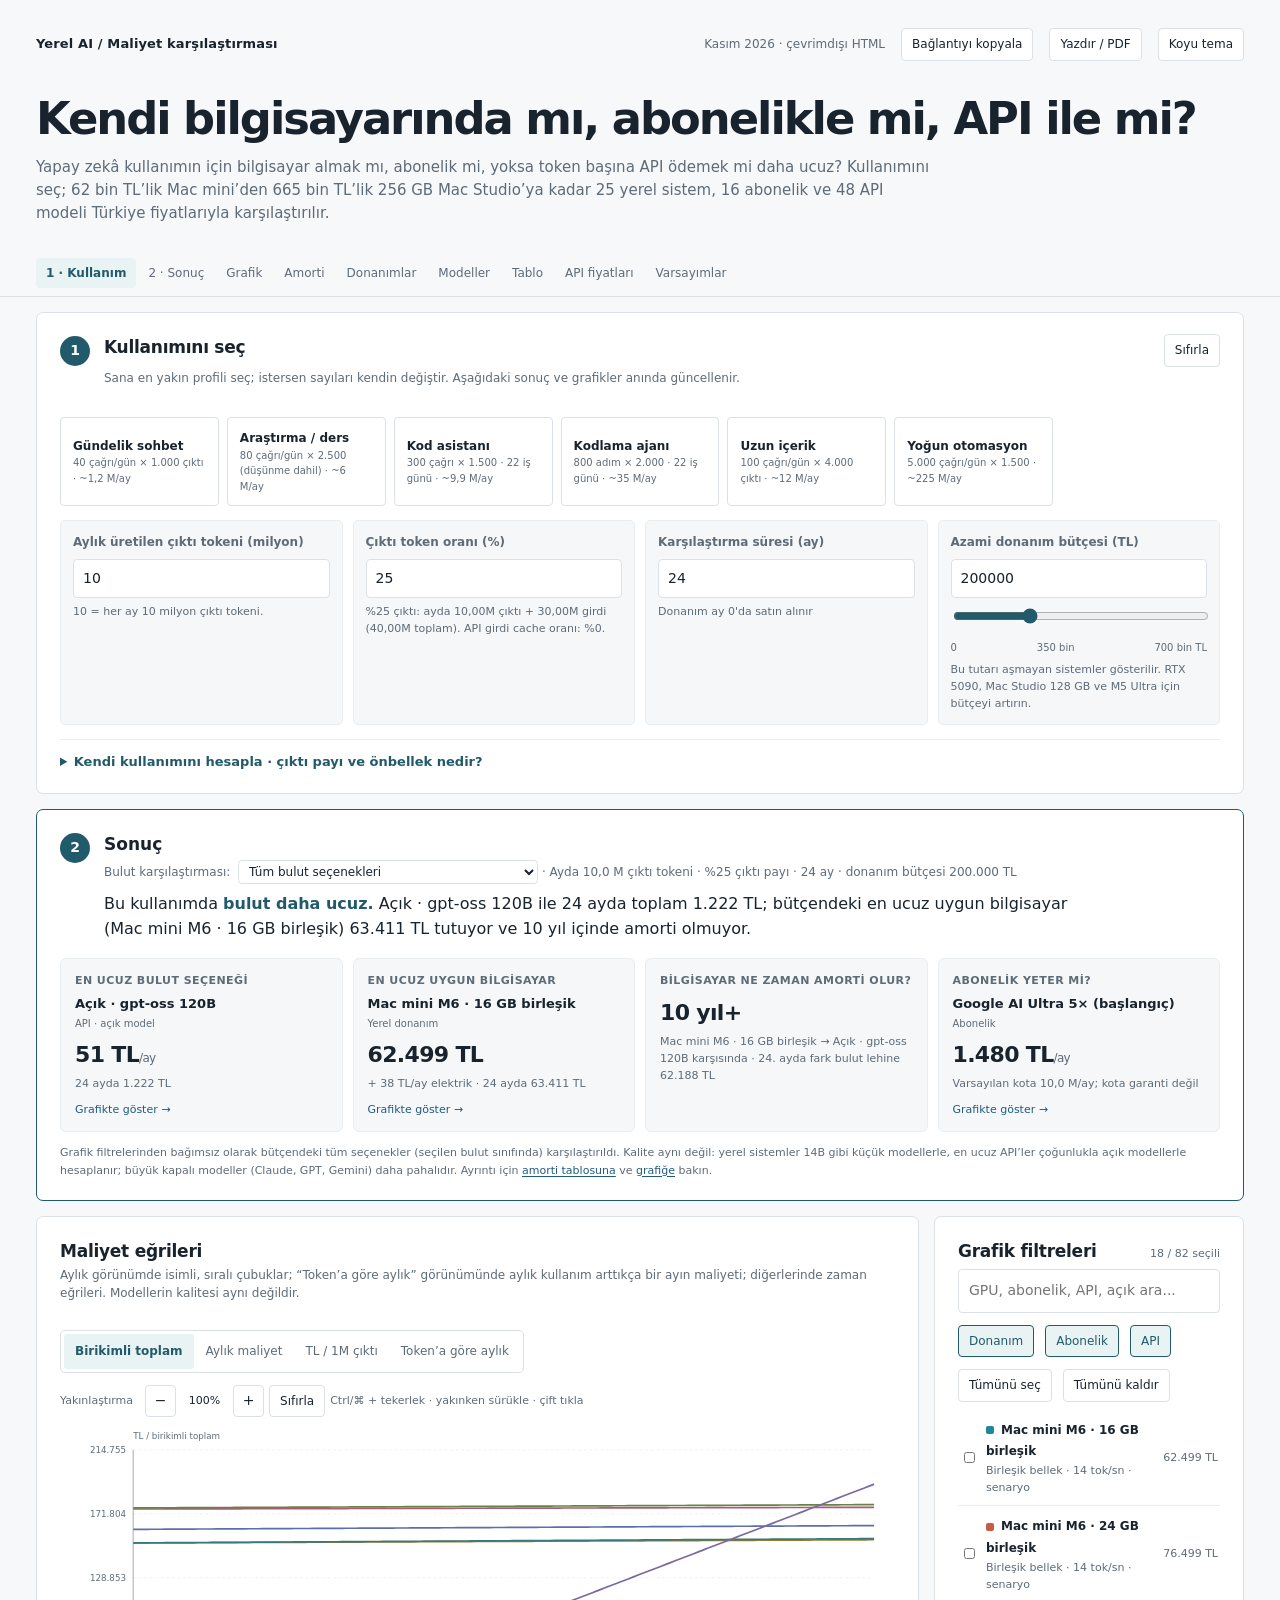
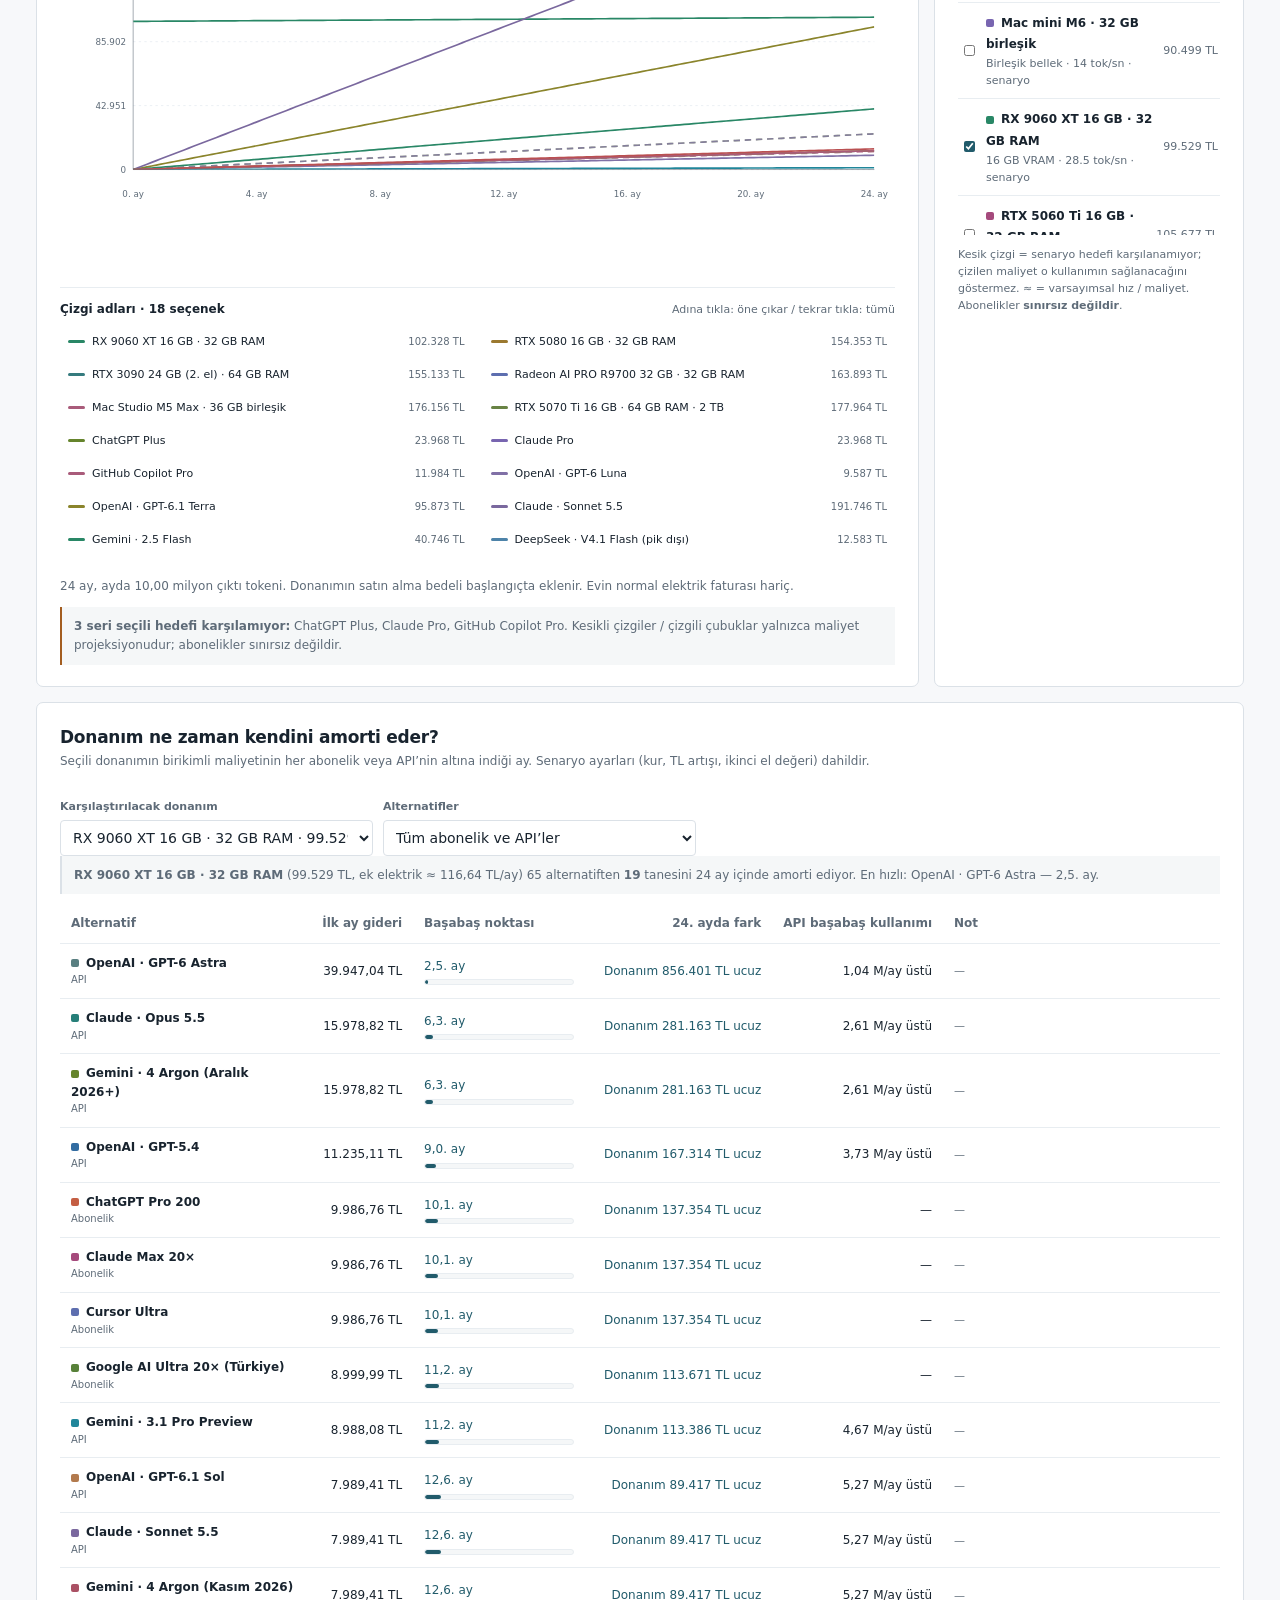
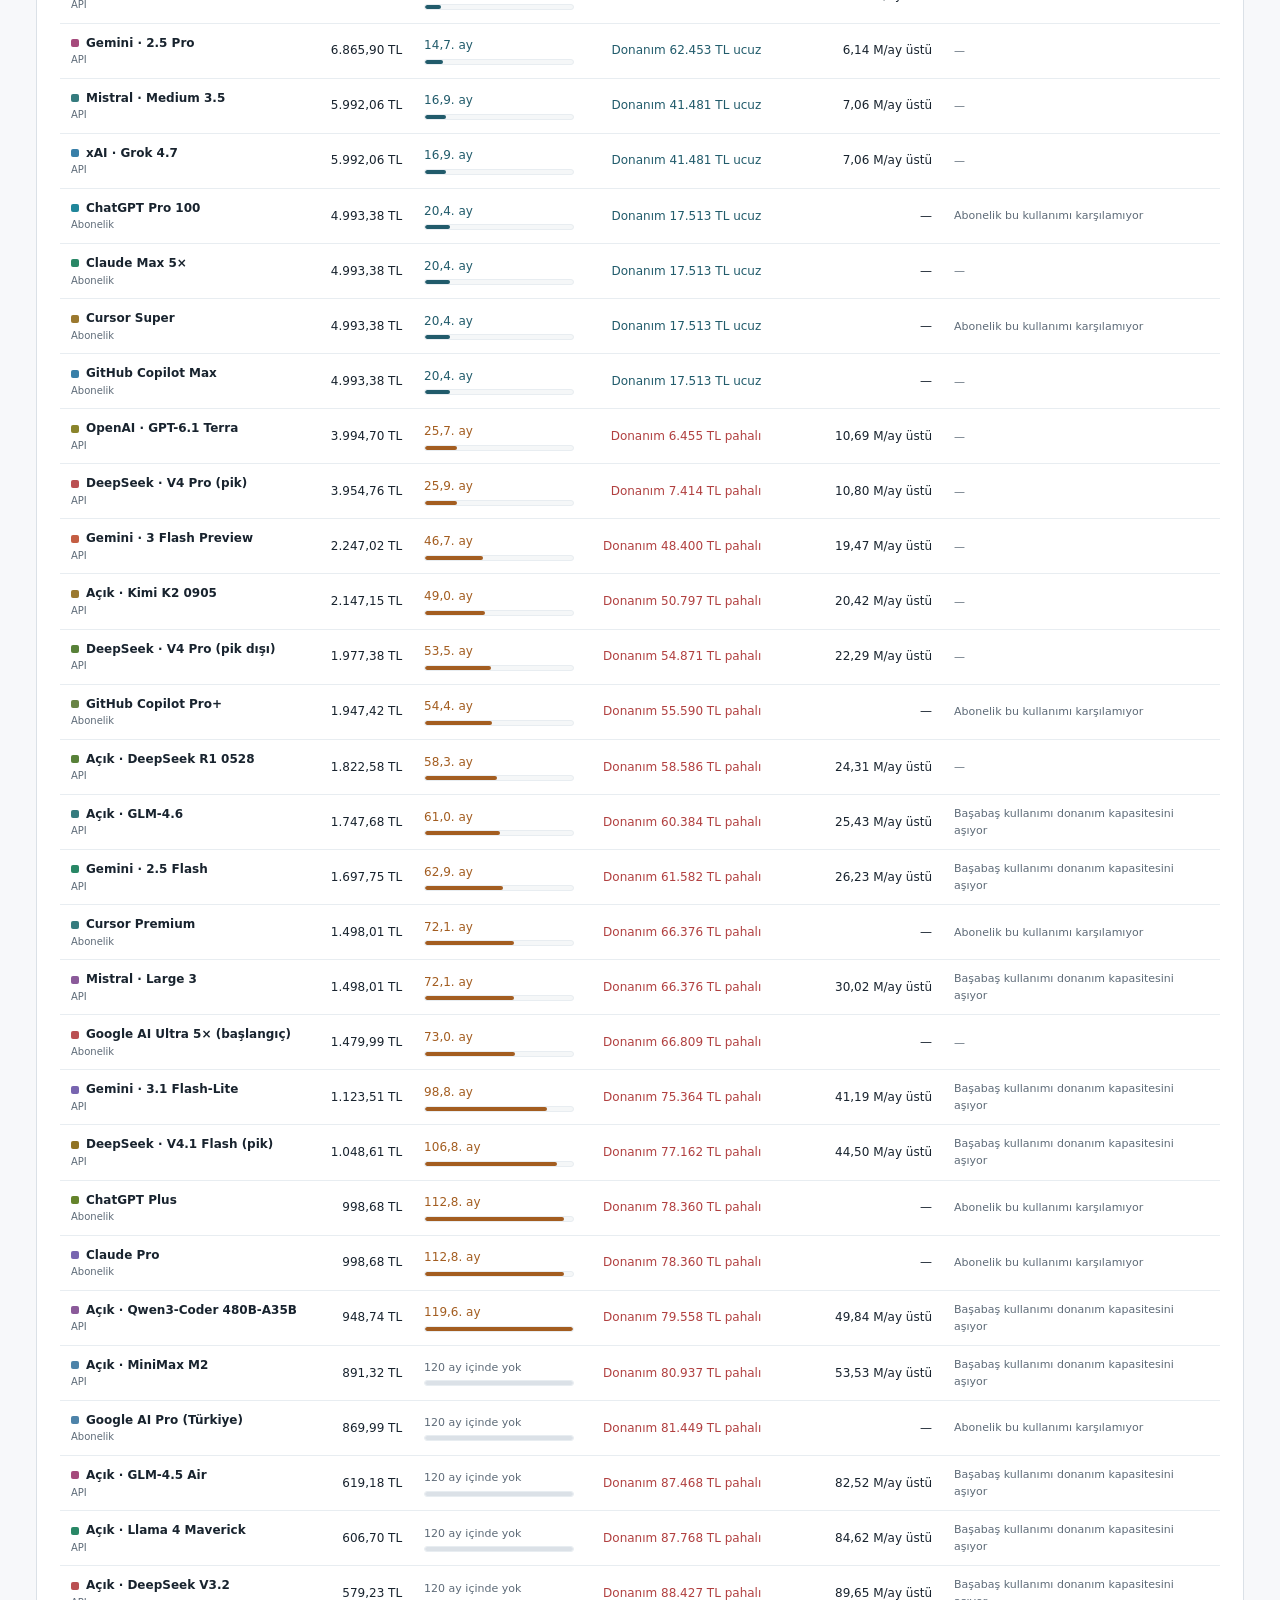
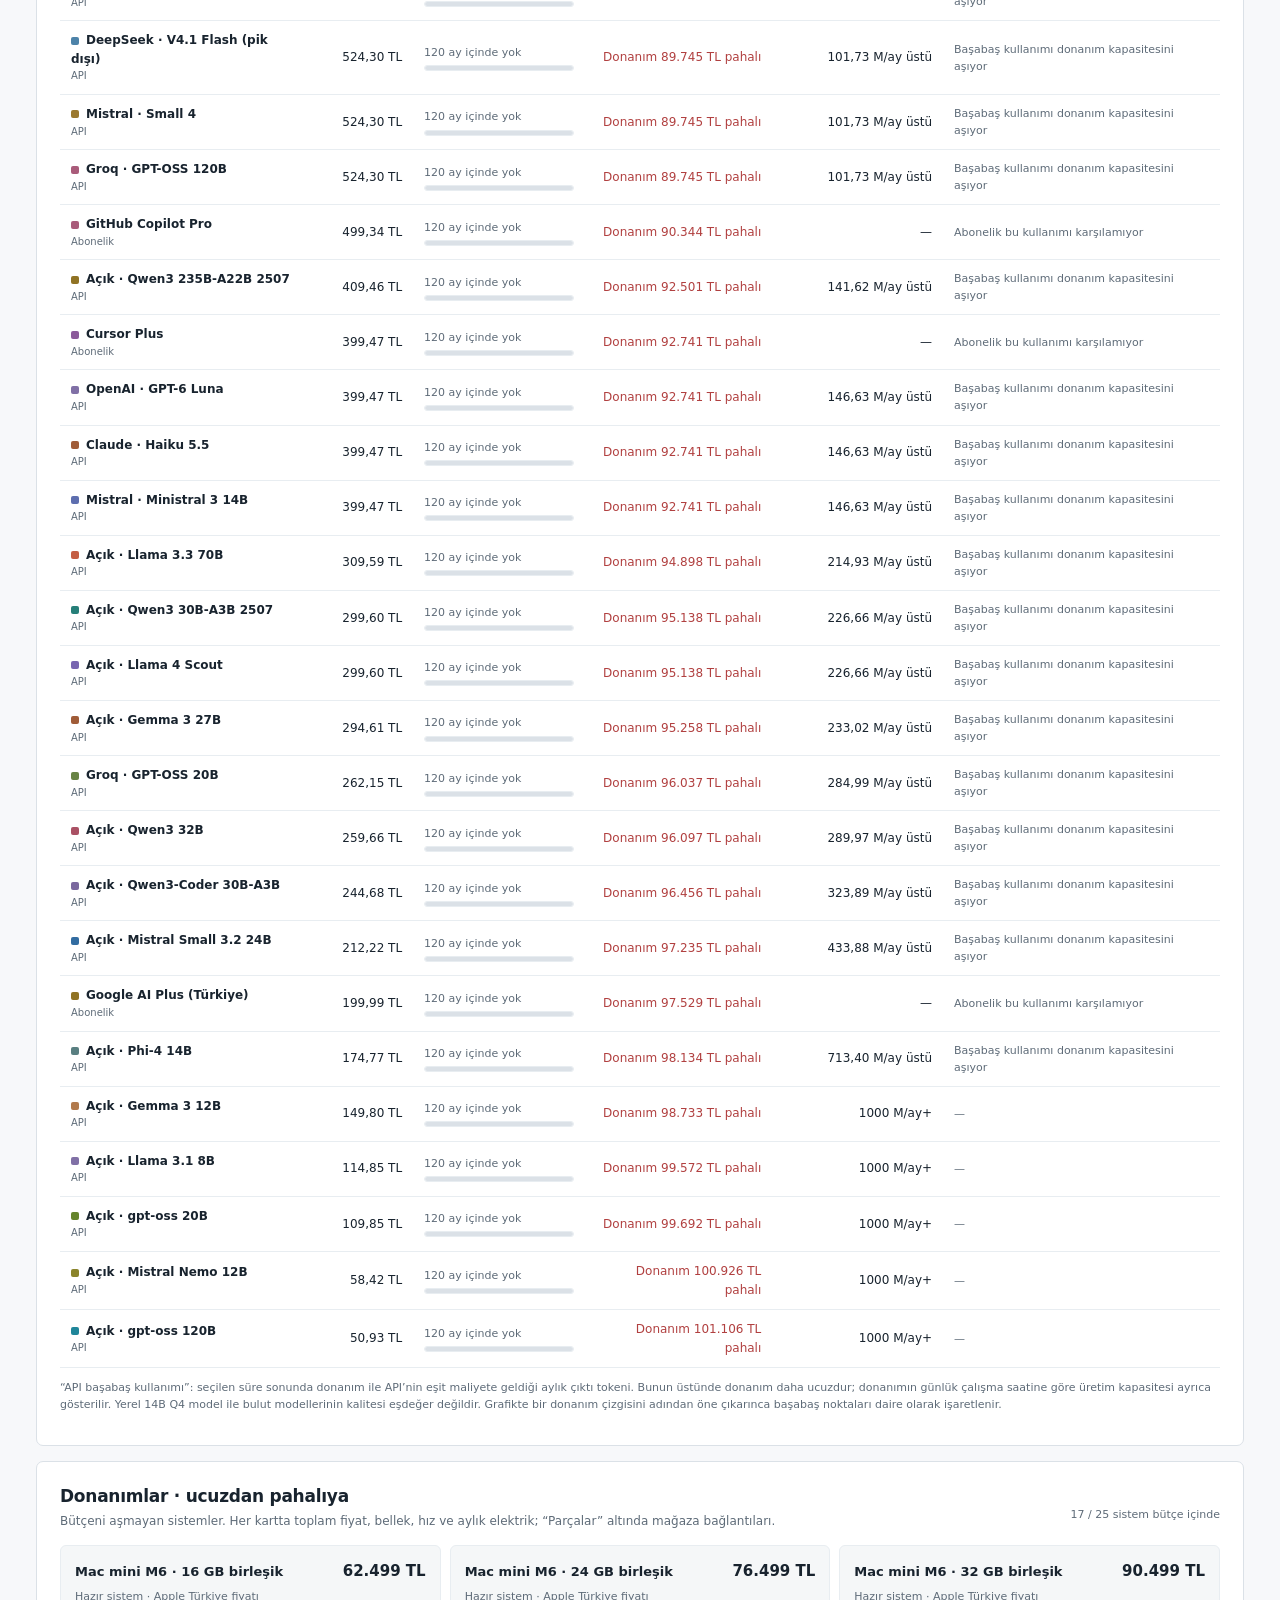
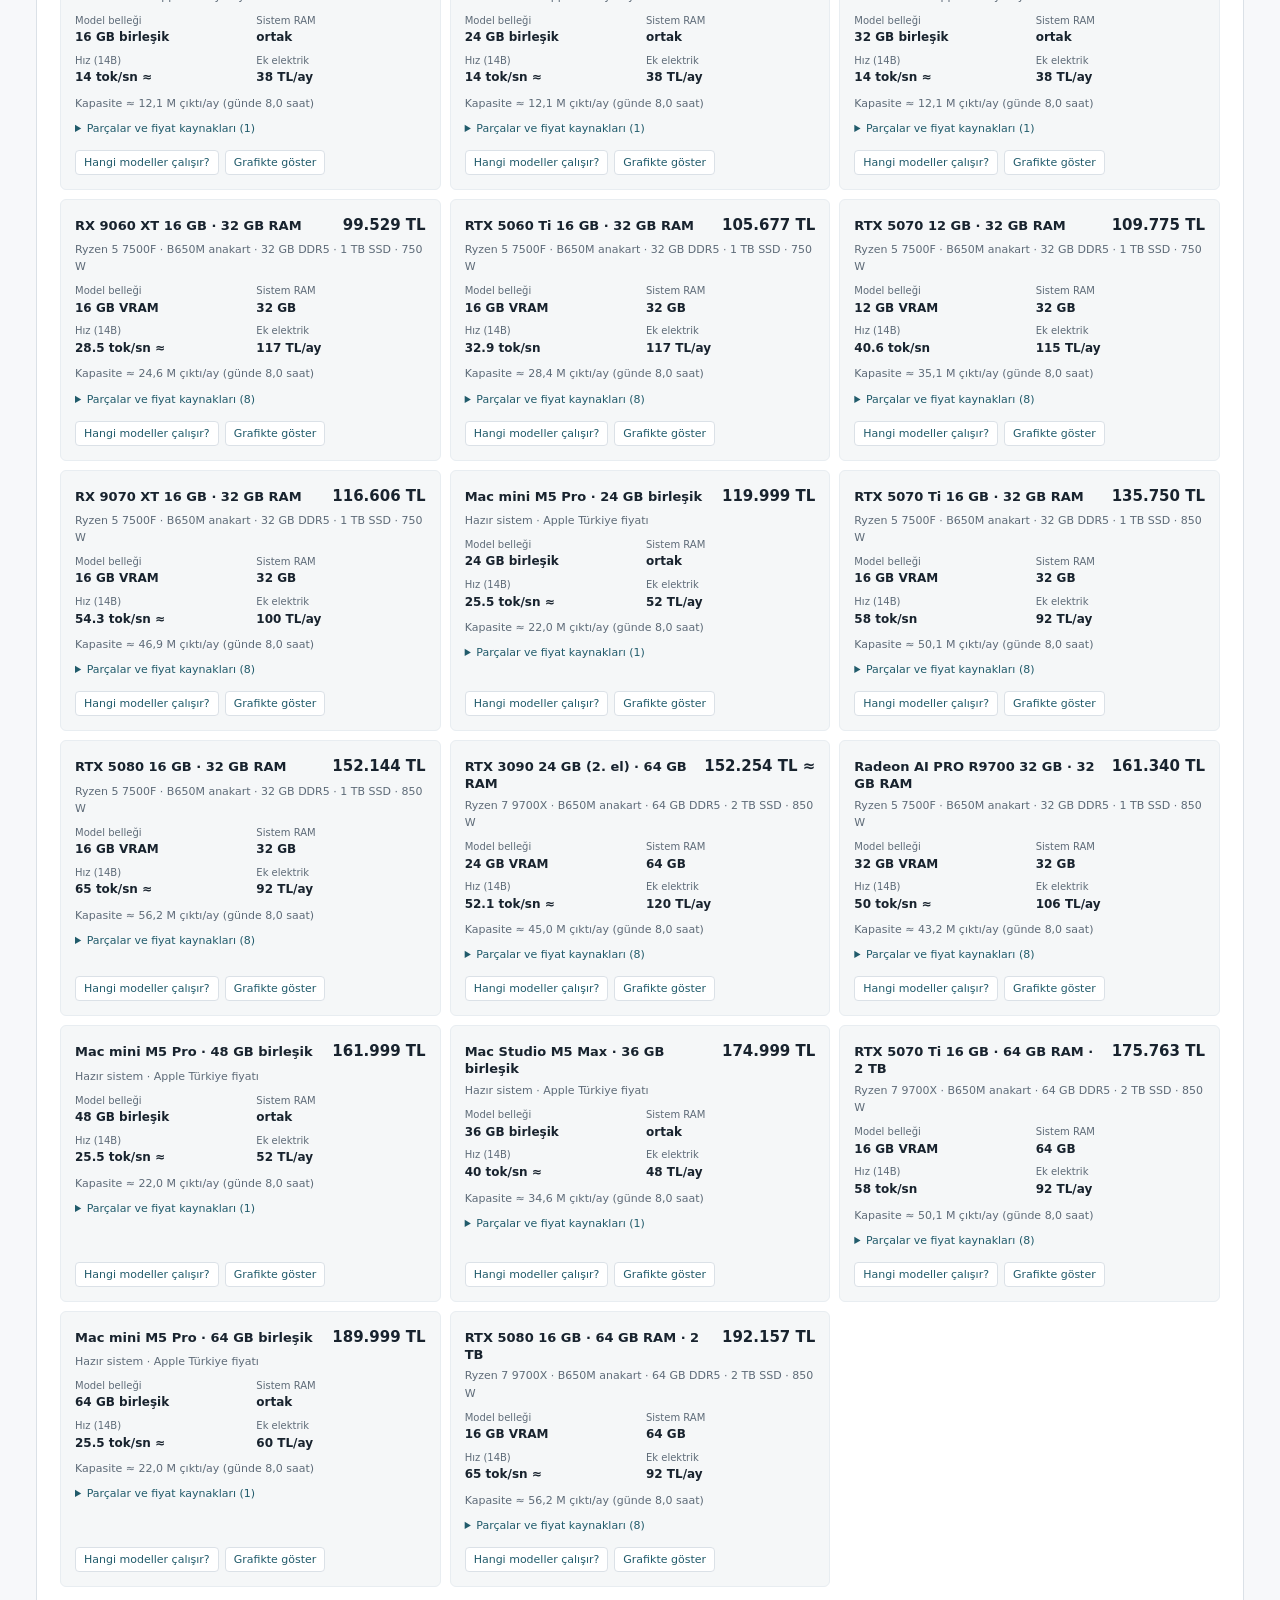
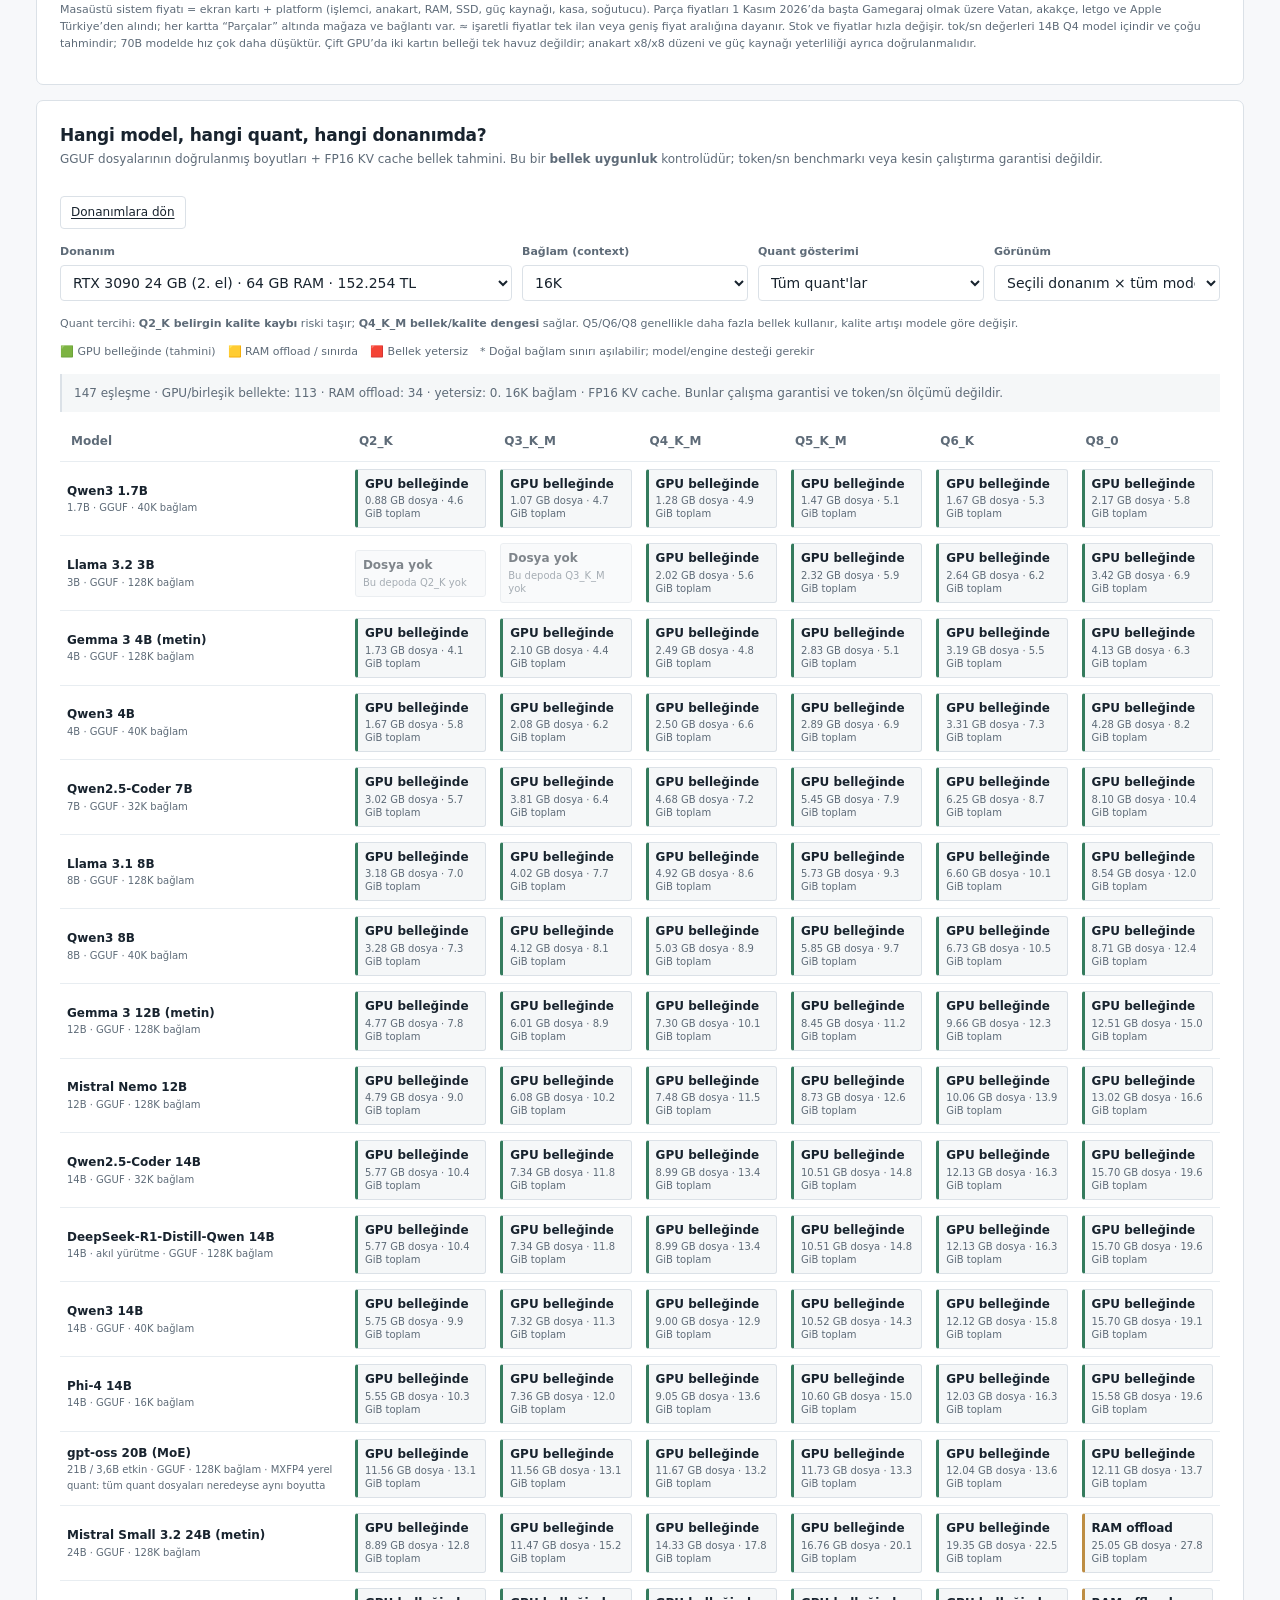
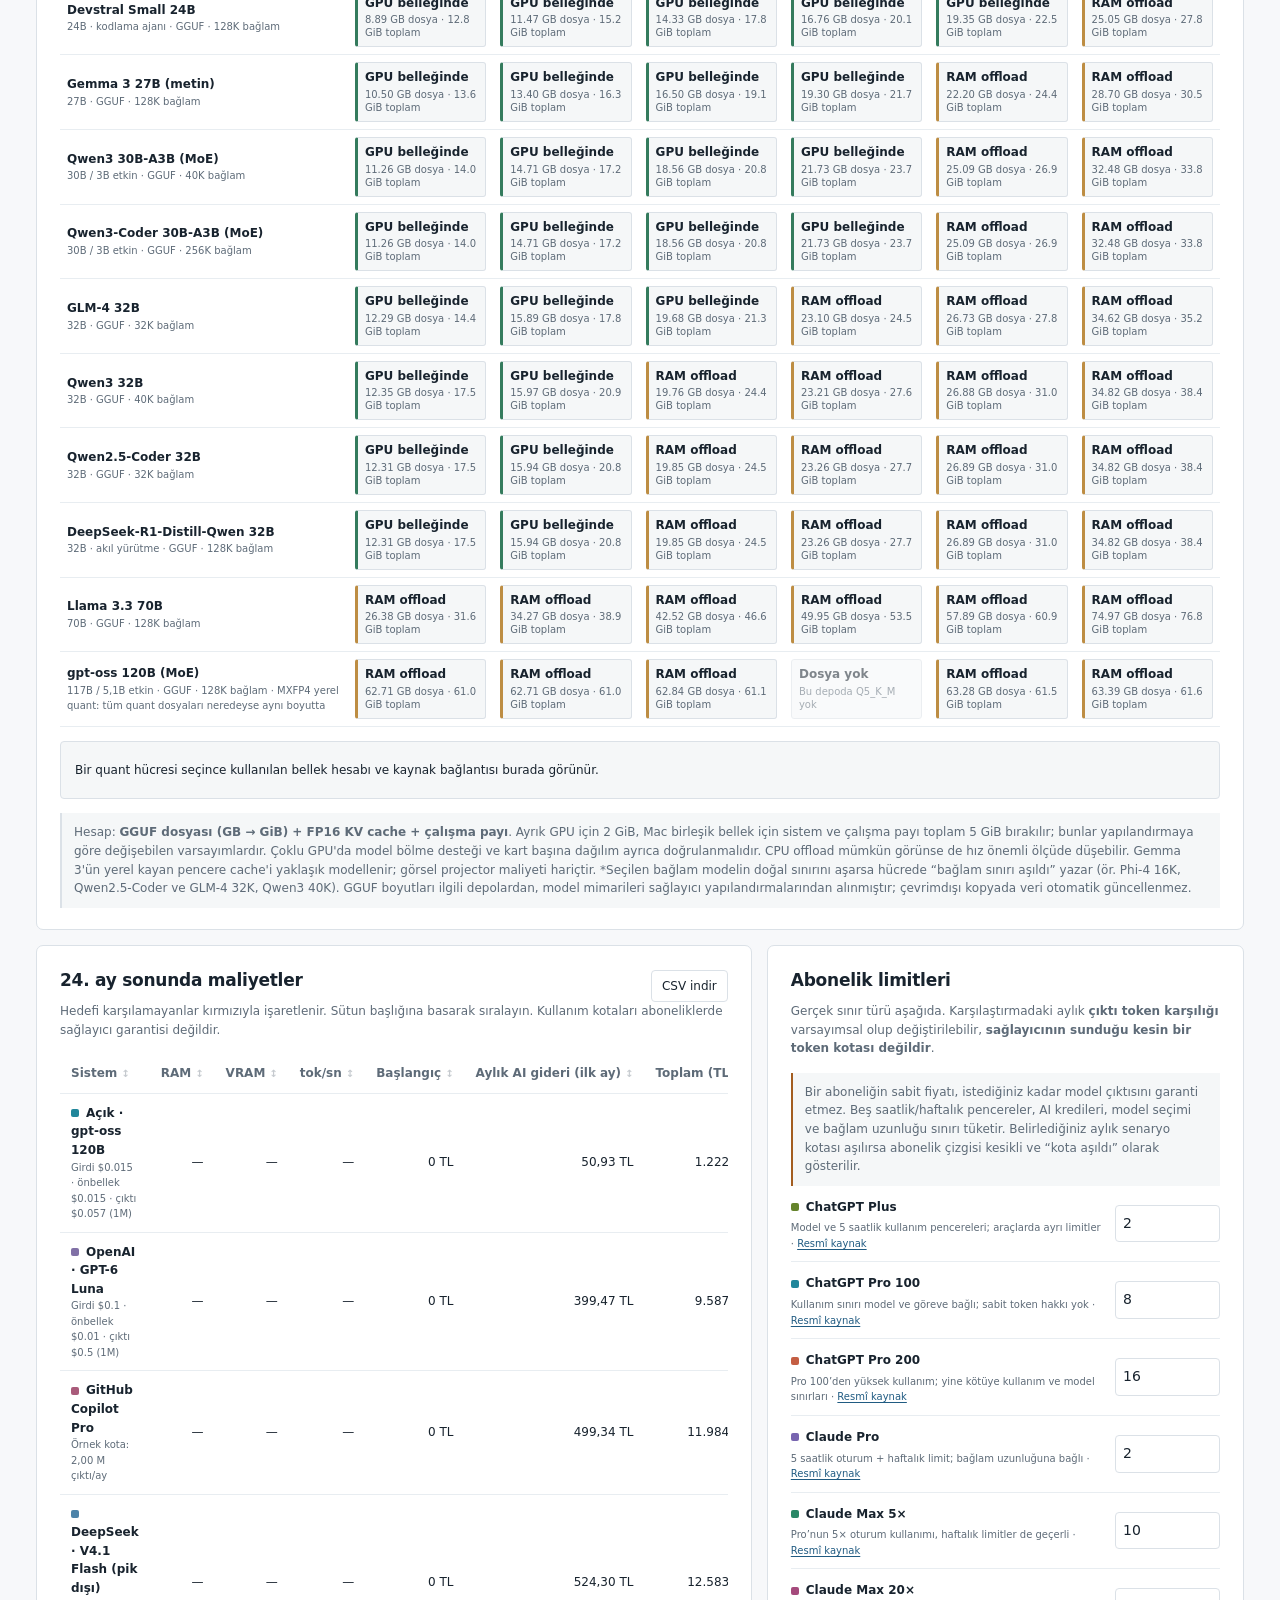
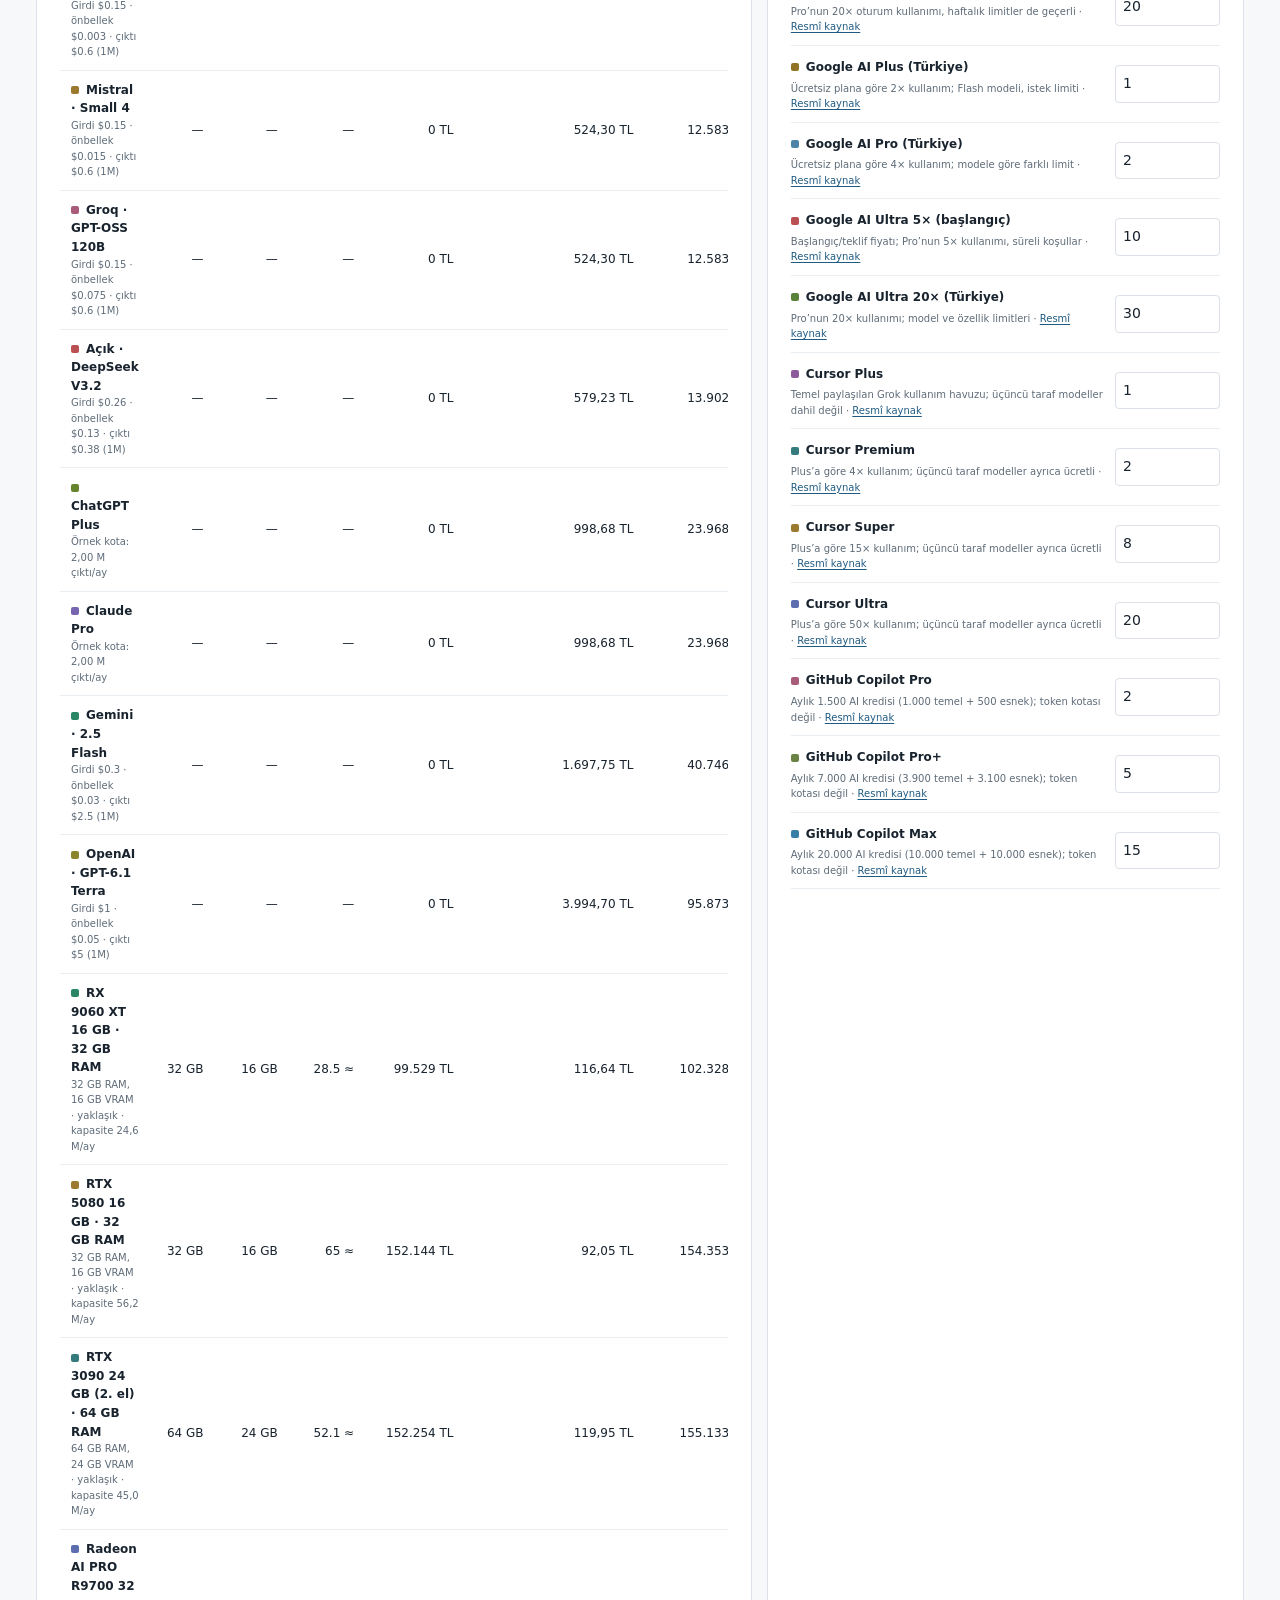
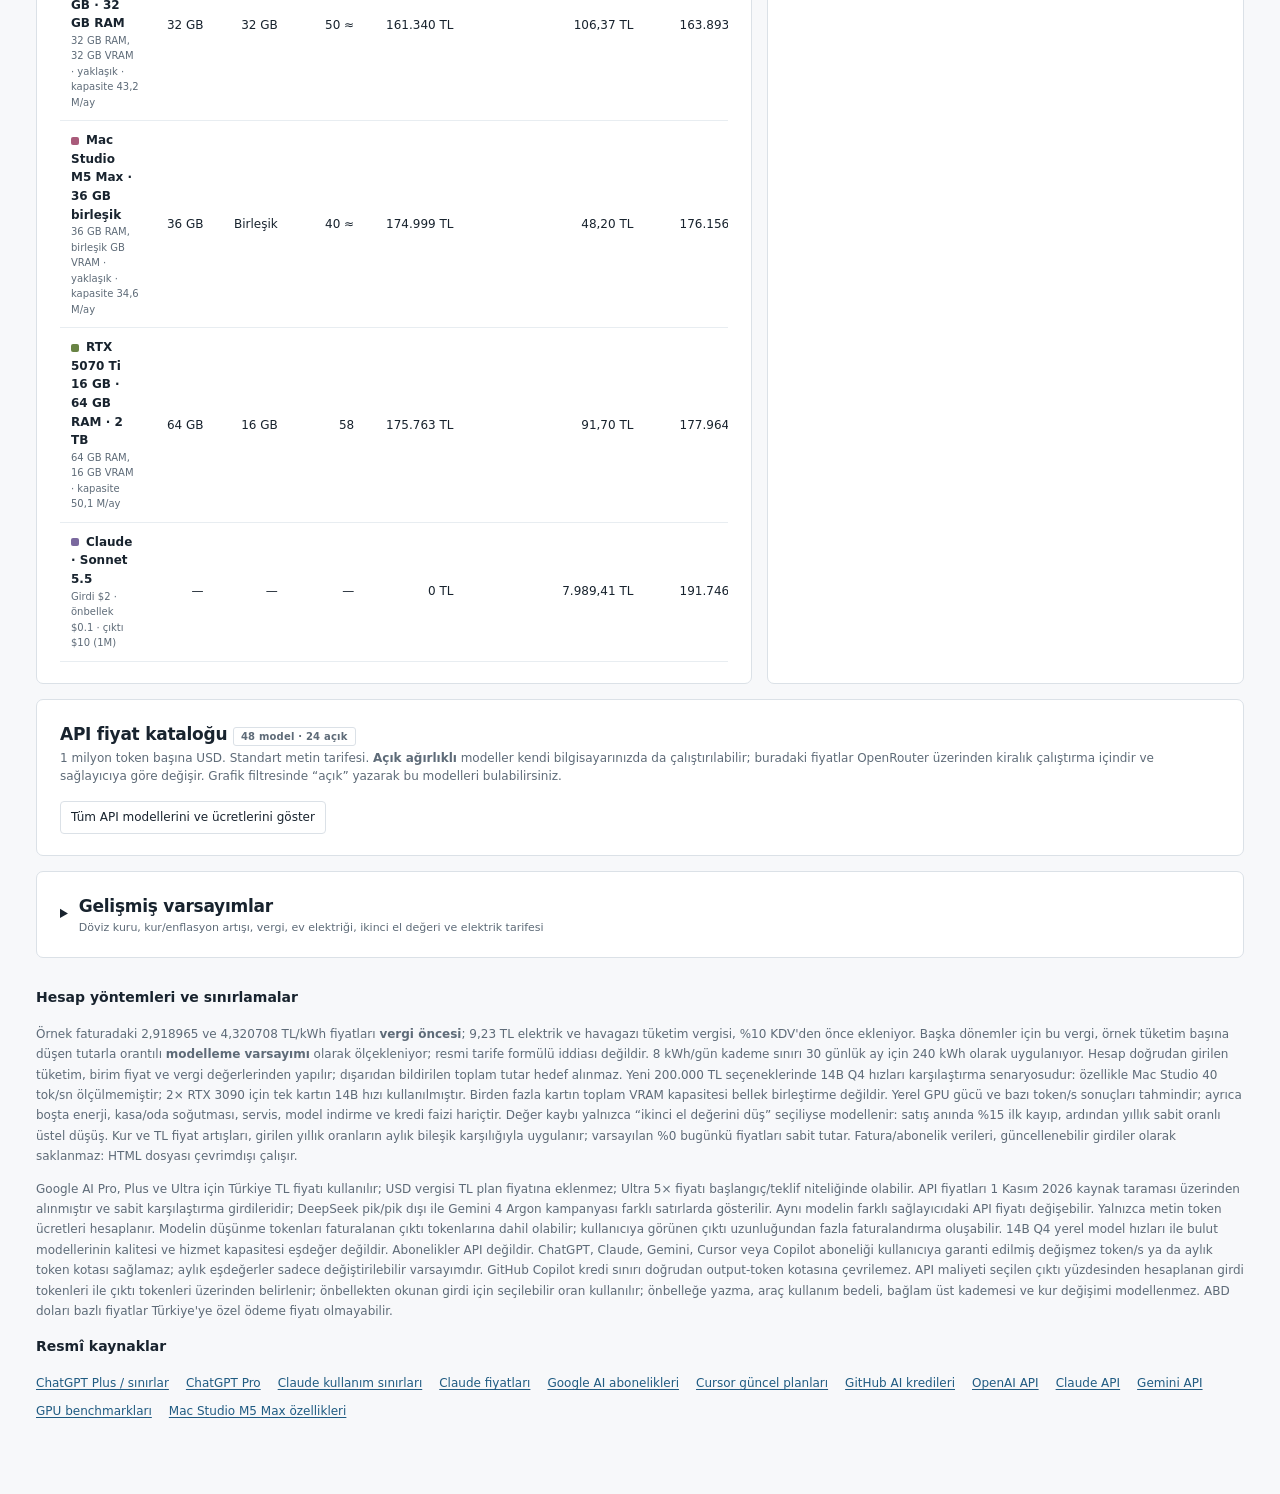
==== index.html @ d7b6b93a "Mac mini M6 24/32 GB ekle, masaüstü kartlarında parça özeti göster - Mac mini M6 24 GB (76.499 TL) v" ====
<!doctype html>
<html lang="tr">
<head>
<meta charset="utf-8"><meta name="viewport" content="width=device-width,initial-scale=1">
<meta name="color-scheme" content="light dark"><title>Yerel AI maliyet karşılaştırması</title>
<meta name="description" content="Yerel AI donanımları, sınırlı abonelikler ve token başına API ücretlerini tek etkileşimli grafikte karşılaştırın.">
<style>

:root{color-scheme:light;--bg:#f7f8fa;--panel:#fff;--border:#dbe1e7;--text:#18232e;--muted:#5e6b78;--accent:#215b6b;--accent-bg:#e9f3f4;--soft:#f5f7f8;--line:#e8edf1;--warn:#a35d20;--bad:#b14040;--link:#205b82;--font:Inter,ui-sans-serif,system-ui,-apple-system,'Segoe UI',sans-serif}
:root[data-theme="dark"]{color-scheme:dark;--bg:#151a20;--panel:#1b2229;--border:#39444e;--text:#edf1f4;--muted:#a8b5bf;--accent:#82bdcb;--accent-bg:#26353d;--soft:#202a32;--line:#33404a;--warn:#f5be7a;--bad:#ff9da0;--link:#9ccde5}
*{box-sizing:border-box}
body{margin:0;background:var(--bg);color:var(--text);font:14px/1.55 var(--font)}
button,input,select{font:inherit}button{cursor:pointer;color:inherit}a{color:var(--link);text-decoration:underline;text-underline-offset:2px}
button:focus-visible,input:focus-visible,select:focus-visible,summary:focus-visible{outline:2px solid var(--accent);outline-offset:3px}
.wrap{max-width:1460px;margin:auto;padding:28px 36px 72px}
.heading,.header-actions{display:flex;justify-content:space-between;align-items:center;gap:16px;flex-wrap:wrap}
.logo{font-size:13px;font-weight:700;letter-spacing:.01em}.date{color:var(--muted);font-size:12px}
h1{font-size:clamp(31px,3.5vw,47px);line-height:1.12;letter-spacing:-.045em;margin:33px 0 12px;font-weight:660}header p{max-width:900px;color:var(--muted);font-size:15px;margin:0 0 24px}
.panel{background:var(--panel);border:1px solid var(--border);border-radius:7px;padding:21px 23px;margin-top:15px}
.panel h2{font-size:17px;letter-spacing:-.015em;font-weight:650;margin:0 0 12px}.section-intro{color:var(--muted);font-size:12px;margin:-3px 0 15px}
.fieldgrid{display:grid;grid-template-columns:repeat(4,minmax(0,1fr));gap:10px}
.field{background:var(--soft);border:1px solid var(--line);border-radius:5px;padding:12px;min-width:0}
.field label{display:block;font-size:12px;color:var(--muted);font-weight:600;margin-bottom:7px}
.field input,.field select{width:100%;min-width:0;background:var(--panel);color:var(--text);border:1px solid var(--border);border-radius:4px;padding:8px 9px}
.field small{display:block;font-size:11px;color:var(--muted);margin-top:5px}
.field input[type=range]{background:transparent;padding:7px 0;accent-color:var(--accent);cursor:pointer}
.budget-minmax{display:flex;justify-content:space-between;font-size:10px;color:var(--muted);margin-top:1px}
.checks,.filtercontrols{display:flex;gap:11px;flex-wrap:wrap;margin-top:12px}.checks label{font-size:12px;color:var(--muted);display:flex;align-items:start;gap:6px}
input[type=checkbox]{accent-color:var(--accent)}
.grid2{display:grid;grid-template-columns:minmax(0,1.5fr) minmax(0,1fr);gap:15px}.grid2>.panel,.maincols>.panel{min-width:0}
.note{background:var(--soft);border-left:2px solid var(--border);padding:10px 12px;font-size:12px;color:var(--muted)}
.note.warn{border-left-color:var(--warn)}
.summary{display:grid;grid-template-columns:repeat(5,minmax(0,1fr));border:1px solid var(--border);border-radius:7px;background:var(--panel);margin-top:15px}
.metric{padding:15px 18px;border-right:1px solid var(--border);min-width:0}.metric:last-child{border-right:0}.metric span{color:var(--muted);font-size:11px}.metric strong{display:block;font-size:20px;font-weight:650;letter-spacing:-.035em;margin:3px 0;word-wrap:break-word}.metric small{color:var(--muted);font-size:10px}
.row-head{display:flex;flex-wrap:wrap;justify-content:space-between;align-items:center;gap:12px}.row-head h2{margin-bottom:5px}
.segmented{display:flex;border:1px solid var(--border);border-radius:5px;padding:3px;gap:1px;flex-wrap:wrap}.segmented button{border:0;background:transparent;padding:8px 11px;color:var(--muted);border-radius:3px;font-size:12px}.segmented button.active{background:var(--accent-bg);color:var(--accent);font-weight:700}
.maincols{display:grid;grid-template-columns:minmax(0,1fr) 310px;gap:15px}.chart-panel{min-width:0}
.chart-scroll{position:relative;overflow-x:auto}.chart-frame{width:100%;min-width:650px;min-height:450px}.chart-frame svg{display:block;width:100%;height:auto;touch-action:pan-y;cursor:crosshair}
.chart-frame svg[data-zoomed="true"]{cursor:grab}.chart-frame svg.dragging{cursor:grabbing}
/* The monthly view is a ranked comparison, not constant-valued time-series lines. */
[hidden]{display:none!important}
.chart-frame.bars{min-width:0;min-height:0}
.chart-scroll.bars{max-height:900px;overflow-y:auto;overflow-x:hidden;border:1px solid var(--line);border-radius:4px}
.monthly-bar-chart{padding:7px 13px 12px}
.bar-scale-tools{display:flex;align-items:center;gap:9px;margin:5px 0 12px;flex-wrap:wrap;font-size:12px;color:var(--muted)}.bar-scale-tools select{border:1px solid var(--border);color:var(--text);background:var(--panel);border-radius:4px;padding:7px 10px}.bar-scale-tools small{font-size:11px;color:var(--muted)}
.monthly-bar-head{display:flex;align-items:center;justify-content:space-between;color:var(--muted);font-size:11px;margin:7px 3px 9px;gap:10px}
.monthly-bar-row{display:grid;grid-template-columns:minmax(160px,37%) minmax(80px,1fr) 92px;align-items:center;gap:12px;min-height:42px;padding:5px 3px;border-bottom:1px solid var(--line)}
.monthly-bar-row:last-child{border-bottom:0}
.monthly-bar-name{font-size:12px;line-height:1.25;min-width:0;overflow-wrap:anywhere}
.monthly-bar-name small{display:block;color:var(--muted);font-size:10px;margin-top:2px}
.monthly-bar-track{height:15px;background:var(--soft);border-radius:2px;overflow:hidden;min-width:0}
.monthly-bar-fill{height:100%;min-width:2px;border-radius:2px}
.monthly-bar-fill.over{background-image:repeating-linear-gradient(135deg,transparent,transparent 5px,#ffffff55 5px,#ffffff55 8px)}
.monthly-bar-price{font-size:12px;font-weight:650;font-variant-numeric:tabular-nums;white-space:nowrap;text-align:right}
.chart-legend{margin-top:11px;border-top:1px solid var(--line);padding-top:12px}
.chart-legend-header{display:flex;justify-content:space-between;gap:15px;align-items:center;margin-bottom:8px;font-size:12px}
.chart-legend-list{display:grid;grid-template-columns:repeat(2,minmax(0,1fr));gap:4px 10px;max-height:240px;overflow:auto}
.chart-legend button{display:flex;align-items:center;gap:7px;text-align:left;border:1px solid transparent;border-radius:3px;background:transparent;min-width:0;padding:5px 7px;font-size:11px;color:var(--text)}
.chart-legend button:hover,.chart-legend button[aria-pressed="true"]{border-color:var(--accent);background:var(--accent-bg)}
.chart-legend .legend-name{min-width:0;overflow:hidden;text-overflow:ellipsis;white-space:nowrap;flex:1}
.chart-legend .legend-value{font-size:10px;font-variant-numeric:tabular-nums;white-space:nowrap;color:var(--muted)}
.legend-line{width:17px;min-width:17px;height:3px;border-radius:2px}
@media(max-width:700px){.chart-legend-list{grid-template-columns:1fr}.monthly-bar-row{grid-template-columns:minmax(120px,44%) minmax(50px,1fr) 83px;gap:7px}.monthly-bar-chart{padding:6px}.monthly-bar-name{font-size:11px}}

.axisText{fill:var(--muted);font-size:11px;font-family:var(--font)}.gridLine{stroke:var(--line);stroke-width:1;stroke-dasharray:3 4}.axisStroke{stroke:var(--muted);stroke-opacity:.7}
.chart-note{color:var(--muted);font-size:12px;margin:10px 0 0}
.chartTip{display:none;position:absolute;pointer-events:none;z-index:3;max-width:250px;white-space:normal;background:var(--panel);border:1px solid var(--border);box-shadow:0 8px 24px #0002;border-radius:5px;padding:9px 11px;font-size:12px}
.chart-tools{display:flex;align-items:center;gap:5px;margin:12px 0 9px;flex-wrap:wrap}.zoom-label{color:var(--muted);font-size:11px;margin-right:7px}.zoom-readout{min-width:47px;text-align:center;font-size:11px;font-variant-numeric:tabular-nums}
.smallbtn,.chip,.toolbutton{border:1px solid var(--border);border-radius:4px;background:var(--panel);color:var(--text);padding:6px 10px;font-size:12px}
.chip.on{border-color:var(--accent);background:var(--accent-bg);color:var(--accent)}.toolbutton{min-width:31px;font-size:14px;padding:4px 8px}
.filtersearch{width:100%;background:var(--panel);color:var(--text);border:1px solid var(--border);border-radius:4px;padding:10px}
.filters{max-height:425px;overflow-y:auto;margin-top:8px}.filter-item{display:grid;grid-template-columns:18px minmax(0,1fr) auto;gap:8px;align-items:center;padding:9px 2px;border-bottom:1px solid var(--line)}
.filter-name{font-size:12px;font-weight:600}.filter-description{font-size:11px;color:var(--muted)}.filter-price{font-size:11px;color:var(--muted);white-space:nowrap}
.color-dot{display:inline-block;vertical-align:middle;width:8px;height:8px;margin-right:7px;border-radius:2px}.tiny{font-size:11px;color:var(--muted)}
.settings-head{display:flex;justify-content:space-between;gap:9px;align-items:center}
.tablewrap{overflow:auto;margin-top:10px}table{border-collapse:collapse;width:100%;min-width:840px;text-align:left}th,td{padding:10px 11px;border-bottom:1px solid var(--line);font-size:12px}
th{color:var(--muted);font-weight:600;white-space:nowrap}td.numeric,th.numeric{text-align:right;font-variant-numeric:tabular-nums}tr:hover td{background:var(--soft)}td small{display:block;font-size:10px;color:var(--muted)}
.warn-text{color:var(--warn)}.bad-text{color:var(--bad)}.ok-text{color:var(--accent)}
.caprow{display:grid;grid-template-columns:minmax(0,1fr) 105px;gap:10px;align-items:center;padding:10px 0;border-bottom:1px solid var(--line)}.caprow strong{font-size:12px}.caprow p{font-size:10px;color:var(--muted);margin:3px 0 0}.caprow input{width:100%;padding:7px;background:var(--panel);color:var(--text);border:1px solid var(--border);border-radius:4px}
.hardware-list{display:grid;grid-template-columns:repeat(3,minmax(0,1fr));gap:9px}.hardware-option{padding:13px;background:var(--soft);border:1px solid var(--line);border-radius:4px;display:grid;grid-template-columns:minmax(0,1fr) auto;gap:4px 10px}
.hardware-option>b{font-size:12px;font-weight:600}.hardware-option>span{font-size:12px;font-weight:700;white-space:nowrap;font-variant-numeric:tabular-nums}.hardware-option>small{grid-column:1/-1;color:var(--muted);font-size:11px}.catalogue-item{min-height:86px}.catalogue-item.exceeds{display:none}
.bill-grid{display:grid;grid-template-columns:repeat(4,minmax(0,1fr));gap:1px;background:var(--line);border:1px solid var(--line);margin:11px 0}.bill-item{background:var(--panel);padding:11px}.bill-item small{display:block;color:var(--muted);font-size:11px}.bill-item strong{font-size:15px}
.pill{font-size:10px;color:var(--muted);border:1px solid var(--border);padding:3px 7px;border-radius:3px;letter-spacing:.02em}
.foot{margin-top:28px;color:var(--muted);font-size:12px;line-height:1.7}.foot h3{color:var(--text);font-size:14px}.footerlinks{display:flex;flex-wrap:wrap;gap:8px 17px}.footerlinks a{word-break:break-all}
/* Scenario guide: compact functional examples, no decorative panels. */
.guide-link{font-size:11px;margin-left:7px;white-space:nowrap;font-weight:500}
.guide-grid{display:grid;grid-template-columns:minmax(0,1fr) minmax(0,1fr);gap:18px;margin-top:12px}
.guide-column{min-width:0}
.guide-column h3{font-size:13px;font-weight:650;margin:0 0 7px}
.guide-desc{color:var(--muted);font-size:12px;margin:0 0 10px}
.guide-presets,.guide-anchors{display:flex;flex-wrap:wrap;gap:7px;margin:10px 0}
.guide-presets button,.guide-anchors button{border:1px solid var(--border);border-radius:4px;background:var(--panel);padding:8px 10px;font-size:12px;color:var(--text);text-align:left}
.guide-presets button:hover,.guide-anchors button:hover{border-color:var(--accent)}
.guide-presets button[aria-pressed="true"],.guide-anchors button[aria-pressed="true"]{background:var(--accent-bg);border-color:var(--accent);color:var(--accent)}
.guide-presets button b{display:block;font-size:12px;font-weight:650}.guide-presets button small{display:block;font-size:10px;color:var(--muted)}
.guide-calculator{display:grid;grid-template-columns:repeat(3,minmax(0,1fr));gap:8px}
.guide-calculator label{font-size:11px;color:var(--muted);display:block}
.guide-calculator input{width:100%;margin-top:3px;background:var(--panel);border:1px solid var(--border);color:var(--text);padding:7px;border-radius:4px}
.guide-outcome{font-size:12px;background:var(--soft);border:1px solid var(--line);padding:10px;margin:9px 0;min-height:47px}
.guide-outcome strong{font-size:15px;font-variant-numeric:tabular-nums}
.guide-apply{background:var(--accent);border:1px solid var(--accent);color:var(--panel);padding:8px 12px;border-radius:4px;font-size:12px;font-weight:600}
.guide-apply:hover{filter:brightness(.92)}
.guide-anchor-explain{font-size:12px;color:var(--muted);margin:9px 0}
#usageGuide{scroll-margin-top:12px}
@media(max-width:850px){.guide-grid{grid-template-columns:1fr}}
@media(max-width:420px){.guide-calculator{grid-template-columns:repeat(3,minmax(0,1fr))}.guide-presets button{flex:1 1 44%}}
.sr{position:absolute;width:1px;height:1px;overflow:hidden;clip:rect(0,0,0,0)}
@media(max-width:1100px){.maincols{grid-template-columns:1fr}.fieldgrid{grid-template-columns:repeat(3,minmax(0,1fr))}.summary{grid-template-columns:repeat(3,minmax(0,1fr))}.metric:nth-child(3){border-right:0}.metric:nth-child(n+4){border-top:1px solid var(--border)}.hardware-list{grid-template-columns:repeat(2,minmax(0,1fr))}}
@media(max-width:700px){.wrap{padding:19px 14px 50px}h1{margin-top:22px;font-size:32px}.panel{padding:15px}.fieldgrid{grid-template-columns:repeat(2,minmax(0,1fr));gap:7px}.grid2{grid-template-columns:1fr}.summary{grid-template-columns:repeat(2,minmax(0,1fr))}.metric{padding:12px;border-top:1px solid var(--border)}.metric:first-child,.metric:nth-child(2){border-top:0}.metric:nth-child(2n){border-right:0}.metric strong{font-size:17px}.bill-grid{grid-template-columns:repeat(2,minmax(0,1fr))}.hardware-list{grid-template-columns:1fr}.chart-frame{min-height:370px}.date{display:none}}
@media(prefers-reduced-motion:reduce){*,*::before,*::after{scroll-behavior:auto!important;transition:none!important;animation:none!important}}


/* Model compatibility: descriptive table, no status conveyed through color alone */
.model-tools{display:grid;grid-template-columns:2fr repeat(3,minmax(120px,1fr));gap:10px;margin:14px 0}
.model-tools label{display:block;font-size:11px;color:var(--muted);margin-bottom:5px;font-weight:650}
.model-tools select{width:100%;padding:8px;border:1px solid var(--border);background:var(--panel);color:var(--text);border-radius:4px}
.model-key{display:flex;gap:12px;flex-wrap:wrap;margin:10px 0 14px;font-size:11px;color:var(--muted)}
.model-key span{display:inline-flex;gap:5px;align-items:center}
.fit{border:1px solid var(--border);background:var(--soft);color:var(--text);padding:7px;min-width:110px;width:100%;border-radius:3px;display:grid;gap:2px;text-align:left;line-height:1.3}
.fit:hover,.fit:focus-visible{border-color:var(--accent)}
.fit strong{font-size:12px;font-weight:650}.fit small{font-size:10px;color:var(--muted)}
.fit.gpu{border-left:3px solid #347b5d}.fit.offload{border-left:3px solid #bd8d43}.fit.insufficient{border-left:3px solid #a55252}
.fit.selected{outline:2px solid var(--accent);outline-offset:-1px;background:var(--accent-bg)}
.model-table{min-width:970px}.model-table th{min-width:124px}.model-table td{padding:7px}.model-table td:first-child{min-width:190px}
.model-table td strong{font-size:12px}.model-table td small{display:block;font-size:10px;color:var(--muted)}
.model-stat{display:grid;grid-template-columns:repeat(4,1fr);gap:10px;margin:12px 0}
.model-stat div{background:var(--soft);padding:11px;border:1px solid var(--line);border-radius:4px}.model-stat strong{font-size:17px;display:block;font-variant-numeric:tabular-nums}.model-stat small{font-size:11px;color:var(--muted)}
.model-details{border:1px solid var(--border);border-radius:4px;padding:14px;margin:14px 0;background:var(--soft)}
.model-details p{margin:5px 0;font-size:12px}
.model-details .smallbtn{margin:4px 6px 0 0}
.model-status{font-weight:650}.model-rationale{color:var(--muted);font-size:11px}.hardware-model-link{border:1px solid var(--border);background:var(--panel);border-radius:4px;padding:3px 8px;font-size:11px;color:var(--accent);margin-top:5px}
@media(max-width:900px){.model-tools{grid-template-columns:repeat(2,minmax(0,1fr))}.model-stat{grid-template-columns:repeat(2,minmax(0,1fr))}}
@media(max-width:520px){.model-tools{grid-template-columns:1fr}.model-stat{grid-template-columns:1fr 1fr}}

@media (prefers-color-scheme:dark){:root:not([data-theme="light"]){color-scheme:dark;--bg:#151a20;--panel:#1b2229;--border:#39444e;--text:#edf1f4;--muted:#a8b5bf;--accent:#82bdcb;--accent-bg:#26353d;--soft:#202a32;--line:#33404a;--warn:#f5be7a;--bad:#ff9da0;--link:#9ccde5}}
/* Break-even, tooltip, sorting, sharing, print */
.field.invalid input{border-color:var(--bad)}.field.invalid label{color:var(--bad)}
.crosshair{stroke:var(--muted);stroke-width:1;stroke-dasharray:2 3;pointer-events:none}
.be-marker{stroke:var(--panel);stroke-width:2}
.chartTip{max-width:310px}.chartTip .tip-row{display:grid;grid-template-columns:10px minmax(0,1fr) auto;gap:6px;align-items:center;font-size:11px;line-height:1.5}.chartTip .tip-row.hit{font-weight:700}.chartTip .tip-row span:nth-child(2){overflow:hidden;text-overflow:ellipsis;white-space:nowrap}.chartTip .tip-row b{font-variant-numeric:tabular-nums;font-weight:inherit}.chartTip .tip-head{font-size:11px;color:var(--muted);margin-bottom:4px}
th button.sort{all:unset;cursor:pointer;display:inline-flex;gap:4px;align-items:center}th button.sort:focus-visible{outline:2px solid var(--accent);outline-offset:2px}th button.sort::after{content:'↕';opacity:.35;font-size:10px}th button.sort[data-dir="1"]::after{content:'↑';opacity:1}th button.sort[data-dir="-1"]::after{content:'↓';opacity:1}
.table-tools{display:flex;justify-content:space-between;align-items:center;gap:10px;flex-wrap:wrap}
.be-controls{display:flex;gap:10px;flex-wrap:wrap}.be-controls .be-select{flex:1 1 240px}.be-select{min-width:0}.be-select label{display:block;font-size:11px;color:var(--muted);font-weight:650;margin-bottom:5px}.be-select select{width:100%;padding:8px;border:1px solid var(--border);background:var(--panel);color:var(--text);border-radius:4px}
.be-table{min-width:880px}.be-cell{display:grid;gap:4px;min-width:150px}.be-track{position:relative;height:6px;background:var(--soft);border:1px solid var(--line);border-radius:3px;overflow:hidden}.be-track i{position:absolute;left:0;top:0;bottom:0;background:var(--accent);border-radius:3px}.be-track.late i{background:var(--warn)}.be-track.never i{background:var(--border)}
.resale-inline{display:inline-flex;align-items:center;gap:6px}.resale-inline input[type=number]{width:70px;padding:3px 6px;background:var(--panel);color:var(--text);border:1px solid var(--border);border-radius:4px}
.toast{position:fixed;left:50%;bottom:22px;transform:translateX(-50%);background:var(--text);color:var(--bg);padding:9px 14px;border-radius:5px;font-size:12px;z-index:10;opacity:0;pointer-events:none;transition:opacity .2s}.toast.show{opacity:1}
@media print{body{background:#fff}.header-actions button,.chart-tools,.bar-scale-tools,#reset,aside.panel,#usageGuide,.guide-link,details>summary.smallbtn,#exportCsv,.hardware-model-link,.toast{display:none!important}.maincols{grid-template-columns:1fr}.panel,.summary{break-inside:avoid;border-color:#ccc}.chart-frame{min-width:0}.wrap{padding:0;max-width:none}}

/* Layout: sticky section nav, numbered steps, verdict cards, hardware cards */
.toc{position:sticky;top:0;z-index:5;display:flex;gap:2px;overflow-x:auto;background:color-mix(in srgb,var(--bg) 92%,transparent);backdrop-filter:blur(6px);border-bottom:1px solid var(--border);margin:0 -36px;padding:8px 36px;scrollbar-width:none}
.toc::-webkit-scrollbar{display:none}
.toc a{white-space:nowrap;text-decoration:none;color:var(--muted);font-size:12px;padding:6px 10px;border-radius:4px}
.toc a:hover{color:var(--text);background:var(--soft)}.toc a.active{color:var(--accent);background:var(--accent-bg);font-weight:650}
section[id],#breakEven,#hardwareSources,#modelCompatibility{scroll-margin-top:52px}
.step-head,.verdict-main{display:grid;grid-template-columns:auto minmax(0,1fr) auto;gap:14px;align-items:start}
.step-no{display:inline-grid;place-items:center;width:30px;height:30px;border-radius:50%;background:var(--accent);color:var(--panel);font-weight:700;font-size:14px;margin-top:2px}
.step .guide-presets{display:grid;grid-template-columns:repeat(auto-fill,minmax(150px,1fr));gap:8px;margin:14px 0}
.step .guide-presets button{padding:11px 12px}
.key-fields{grid-template-columns:repeat(4,minmax(0,1fr))}
.fieldgrid.two{grid-template-columns:repeat(2,minmax(0,1fr))}
details.more{margin-top:14px;border-top:1px solid var(--line);padding-top:12px}details.more>summary{cursor:pointer;font-size:13px;color:var(--accent);font-weight:600}
.budget-minmax{display:flex;justify-content:space-between}
.verdict{margin-top:15px;background:var(--panel);border:1px solid var(--accent);border-radius:7px;padding:21px 23px;box-shadow:0 1px 0 var(--accent-bg)}
.verdict h2{font-size:17px;margin:0 0 3px}.v-context{color:var(--muted);font-size:12px;margin:0 0 8px}
.v-text{font-size:16px;line-height:1.55;margin:0;max-width:980px}.v-text b{color:var(--accent)}
.v-cards{display:grid;grid-template-columns:repeat(4,minmax(0,1fr));gap:10px;margin-top:16px}
.v-card{display:flex;flex-direction:column;gap:3px;background:var(--soft);border:1px solid var(--line);border-radius:6px;padding:13px 14px;min-width:0}
.v-label{font-size:11px;color:var(--muted);font-weight:650;text-transform:uppercase;letter-spacing:.04em}
.v-name{font-size:13px;line-height:1.3;margin-top:4px;overflow-wrap:anywhere}.v-type{font-size:10px;color:var(--muted)}
.v-num{font-size:22px;font-weight:700;letter-spacing:-.03em;font-variant-numeric:tabular-nums;margin-top:4px}.v-num span{font-size:12px;font-weight:500;color:var(--muted)}
.v-card small{font-size:11px;color:var(--muted)}
.v-link{margin-top:auto;padding:6px 0 0;border:0;background:none;color:var(--link);font-size:11px;text-align:left}
.v-scope select{margin-left:4px;padding:3px 6px;border:1px solid var(--border);background:var(--panel);color:var(--text);border-radius:4px;font-size:12px}
.v-note{font-size:11px;color:var(--muted);margin:12px 0 0}
.adv-sum{display:inline-flex;flex-direction:column;vertical-align:middle;margin-left:4px}.adv-sum h2{margin:0}
#advanced>details>summary{cursor:pointer}
.bill-box{margin-top:16px;border-top:1px solid var(--line);padding-top:12px}.bill-box h3{font-size:14px;margin:0 0 4px}
.hardware-list{grid-template-columns:repeat(auto-fill,minmax(290px,1fr))}
.hw-card{display:flex;flex-direction:column;gap:8px;background:var(--soft);border:1px solid var(--line);border-radius:6px;padding:14px;min-width:0}
.hw-card.short{border-color:color-mix(in srgb,var(--bad) 40%,var(--line))}
.hw-top{display:flex;justify-content:space-between;gap:10px;align-items:baseline}.hw-top b{font-size:13px;line-height:1.3}
.hw-build{font-size:11px;color:var(--muted);margin-top:-4px}
.hw-price{font-size:15px;font-weight:700;white-space:nowrap;font-variant-numeric:tabular-nums}
.hw-specs{display:grid;grid-template-columns:repeat(2,minmax(0,1fr));gap:6px 12px;margin:0}
.hw-specs div{min-width:0}.hw-specs dt{font-size:10px;color:var(--muted)}.hw-specs dd{margin:0;font-size:12px;font-weight:600;font-variant-numeric:tabular-nums}
.hw-parts summary{cursor:pointer;font-size:11px;color:var(--accent)}
.hw-parts ul{list-style:none;padding:0;margin:8px 0 0;display:grid;gap:4px}
.hw-parts li{display:grid;grid-template-columns:minmax(0,1fr) auto auto;gap:8px;font-size:11px;border-bottom:1px dashed var(--line);padding-bottom:3px}
.part-price{font-variant-numeric:tabular-nums;white-space:nowrap}.part-store{color:var(--muted);white-space:nowrap}
.hw-actions{display:flex;gap:6px;flex-wrap:wrap;margin-top:auto}
@media(max-width:1100px){.v-cards{grid-template-columns:repeat(2,minmax(0,1fr))}.key-fields{grid-template-columns:repeat(2,minmax(0,1fr))}}
@media(max-width:700px){.toc{margin:0 -14px;padding:8px 14px}.verdict{padding:15px}.v-text{font-size:14px}.step-head{grid-template-columns:auto minmax(0,1fr)}.step-head #reset{grid-column:1/-1;justify-self:start}.verdict-main{grid-template-columns:auto minmax(0,1fr)}}
@media(max-width:480px){.v-cards,.key-fields,.fieldgrid.two{grid-template-columns:1fr}}
@media print{.toc,.v-link,.hw-actions{display:none!important}}
</style></head>
<body><div class="wrap">
<header><div class="heading"><div class="logo">Yerel AI / Maliyet karşılaştırması</div><div class="header-actions"><span class="date">Kasım 2026 · çevrimdışı HTML</span><button id="shareLink" class="smallbtn" type="button" title="Mevcut senaryoyu içeren bağlantıyı kopyalar">Bağlantıyı kopyala</button><button id="printPage" class="smallbtn" type="button">Yazdır / PDF</button><button id="themeToggle" class="smallbtn" type="button" aria-label="Koyu temaya geç">Koyu tema</button></div></div><h1>Kendi bilgisayarında mı, abonelikle mi, API ile mi?</h1><p>Yapay zekâ kullanımın için bilgisayar almak mı, abonelik mi, yoksa token başına API ödemek mi daha ucuz? Kullanımını seç; 62 bin TL’lik Mac mini’den 665 bin TL’lik 256 GB Mac Studio’ya kadar 25 yerel sistem, 16 abonelik ve 48 API modeli Türkiye fiyatlarıyla karşılaştırılır.</p></header>
<nav class="toc" id="toc" aria-label="Sayfa bölümleri"><a href="#step1">1 · Kullanım</a><a href="#verdict">2 · Sonuç</a><a href="#chartSection">Grafik</a><a href="#breakEven">Amorti</a><a href="#hardwareSources">Donanımlar</a><a href="#modelCompatibility">Modeller</a><a href="#costTableSection">Tablo</a><a href="#apiSection">API fiyatları</a><a href="#advanced">Varsayımlar</a></nav>
<section class="panel step" id="step1" aria-labelledby="settings-title">
<div class="step-head"><span class="step-no" aria-hidden="true">1</span><div><h2 id="settings-title">Kullanımını seç</h2><p class="section-intro">Sana en yakın profili seç; istersen sayıları kendin değiştir. Aşağıdaki sonuç ve grafikler anında güncellenir.</p></div><button class="smallbtn" id="reset" type="button">Sıfırla</button></div>
<div class="guide-presets" aria-label="Örnek aylık kullanım profilleri">
<button type="button" data-usage-preset="casual"><b>Gündelik sohbet</b><small>40 çağrı/gün × 1.000 çıktı · ~1,2 M/ay</small></button>
<button type="button" data-usage-preset="study"><b>Araştırma / ders</b><small>80 çağrı/gün × 2.500 (düşünme dahil) · ~6 M/ay</small></button>
<button type="button" data-usage-preset="assist"><b>Kod asistanı</b><small>300 çağrı × 1.500 · 22 iş günü · ~9,9 M/ay</small></button>
<button type="button" data-usage-preset="coding"><b>Kodlama ajanı</b><small>800 adım × 2.000 · 22 iş günü · ~35 M/ay</small></button>
<button type="button" data-usage-preset="writing"><b>Uzun içerik</b><small>100 çağrı/gün × 4.000 çıktı · ~12 M/ay</small></button>
<button type="button" data-usage-preset="batch"><b>Yoğun otomasyon</b><small>5.000 çağrı/gün × 1.500 · ~225 M/ay</small></button>
</div>
<div class="fieldgrid key-fields">
<div class="field"><label for="monthlyTokens">Aylık üretilen çıktı tokeni (milyon)</label><input type="number" id="monthlyTokens" value="10" min="0.01" max="1000" step="0.5"><small>10 = her ay 10 milyon çıktı tokeni.</small></div>
<div class="field"><label for="outputSharePercent">Çıktı token oranı (%)</label><input type="number" id="outputSharePercent" value="25" min="1" max="100" step="1"><small id="tokenSplitNote" aria-live="polite">%25 çıktı = 10M çıktı + 30M girdi</small></div>
<div class="field"><label for="horizon">Karşılaştırma süresi (ay)</label><input type="number" id="horizon" value="24" min="1" max="120" step="1"><small>Donanım ay 0'da satın alınır</small></div>
<div class="field"><label for="hardwareBudget">Azami donanım bütçesi (TL)</label><input type="number" id="hardwareBudget" value="200000" min="0" max="700000" step="1000"><input id="budgetSlider" type="range" min="0" max="700000" step="5000" value="200000" aria-label="Azami donanım bütçesi kaydırıcısı"><div class="budget-minmax"><span>0</span><span>350 bin</span><span>700 bin TL</span></div><small>Bu tutarı aşmayan sistemler gösterilir. RTX 5090, Mac Studio 128 GB ve M5 Ultra için bütçeyi artırın.</small></div>
</div>
<details class="more" id="usageGuide"><summary>Kendi kullanımını hesapla · çıktı payı ve önbellek nedir?</summary>
<div class="guide-grid"><div class="guide-column"><h3>Günlük çağrıdan aylık çıktı tokeni</h3><p class="guide-desc"><b>Çıktı tokeni</b>, modelin ürettiği metin ve API'de ücretlendirilen düşünme tokenlarıdır. Mesaj sayısı tek başına yeterli değil; cevap uzunluğu önemli.</p>
<div class="guide-calculator">
<label for="usageDaily">Günlük çağrı<input id="usageDaily" type="number" min="0" max="10000000" step="1" value="20"></label>
<label for="usageOutput">Çağrı başına çıktı tokeni<input id="usageOutput" type="number" min="0" max="10000000" step="50" value="500"></label>
<label for="usageDays">Ayda gün<input id="usageDays" type="number" min="1" max="31" step="1" value="30"></label>
</div>
<div id="usageCalculation" class="guide-outcome" aria-live="polite"></div>
<button class="guide-apply" id="usageApply" type="button">Bu hesaplanan miktarı uygula</button>
<div class="fieldgrid two" style="margin-top:12px"><div class="field"><label for="cachedInputSharePercent">API önbellekten okunan girdi (%)</label><input id="cachedInputSharePercent" type="number" value="0" min="0" max="100" step="5"><small>Sadece API'lerde; %0 = tüm girdi normal ücretli. Cache yazımı dahil değil.</small></div>
<div class="field"><label for="monthlyHours">AI için günlük çalışma (saat)</label><input type="number" id="monthlyHours" value="8" min="0.5" max="24" step="0.5"><small>Yerel üretim kapasitesi denetimi</small></div>
</div>
</div>
<div class="guide-column"><h3>2. Çıktının toplam içindeki payını seç</h3><p class="guide-desc">API maliyetinde <b>girdi</b> = yönergeler, önceki sohbet, dosyalar ve kod; <b>çıktı</b> = modelin oluşturdukları. Yüzde, çıktı ÷ (girdi + çıktı) oranıdır.</p>
<div class="guide-anchors" aria-label="Örnek çıktı oranları">
<button type="button" data-output-anchor="3">%3 · kodlama ajanı</button>
<button type="button" data-output-anchor="10">%10 · uzun kod/bağlam</button>
<button type="button" data-output-anchor="25">%25 · genel sohbet</button>
<button type="button" data-output-anchor="50">%50 · dengeli</button>
<button type="button" data-output-anchor="60">%60 · yazı üretimi</button>
</div>
<p id="guideAnchorNote" class="guide-outcome" aria-live="polite"></p>
<p class="guide-anchor-explain">Örnek: 1.000 çıktı + 3.000 girdi tokeni = <b>%25 çıktı</b>. %10 çıktı, girdinin çıktıdan 9 kat fazla olduğu anlamına gelir. Yalnızca çıktı yüzdesini değiştirmen üretilen çıktı miktarını değiştirmez, API'nin hesaplanan girdi miktarını değiştirir.</p>
<div class="note">Profiller önbellek oranını da ayarlar (ör. kodlama ajanı %85): ajanlar her adımda aynı büyük bağlamı yeniden gönderdiği için girdi çok fazla, çıktı payı düşük ve önbellek oranı yüksektir. Düşünen (reasoning) modellerde faturalanan çıktı, görünen cevaptan 2–5 kat fazla olabilir. Tahmini profil değerleri abonelik sağlayıcılarının kesin aylık token hakları değildir. Tek bir uzun belgeyi veya büyük bir kod deposunu sık tekrar gönderiyorsan daha düşük çıktı yüzdesi kullan. Önbellek kullanımı ayrıca ayarlanır.</div>
</div></details>
</section>
<section class="verdict" id="verdict" aria-labelledby="verdict-title" aria-live="polite"></section>
<section class="maincols" id="chartSection">
<div class="panel chart-panel"><div class="row-head"><div><h2>Maliyet eğrileri</h2><p class="section-intro">Aylık görünümde isimli, sıralı çubuklar; “Token’a göre aylık” görünümünde aylık kullanım arttıkça bir ayın maliyeti; diğerlerinde zaman eğrileri. Modellerin kalitesi aynı değildir.</p></div><div class="segmented" id="mode" role="group" aria-label="Grafik türü"><button type="button" data-mode="total" class="active">Birikimli toplam</button><button type="button" data-mode="monthly">Aylık maliyet</button><button type="button" data-mode="perM">TL / 1M çıktı</button><button type="button" data-mode="tokens">Token’a göre aylık</button></div></div><div class="chart-tools" id="chartZoomTools" role="group" aria-label="Grafik yakınlaştırma"><span class="zoom-label">Yakınlaştırma</span><button id="zoomOut" class="toolbutton" type="button" aria-label="Grafiği uzaklaştır">−</button><span id="zoomReadout" class="zoom-readout" aria-live="polite">100%</span><button id="zoomIn" class="toolbutton" type="button" aria-label="Grafiği yakınlaştır">+</button><button id="zoomReset" class="smallbtn" type="button">Sıfırla</button><span class="tiny">Ctrl/⌘ + tekerlek · yakınken sürükle · çift tıkla</span></div><div id="barScaleTools" class="bar-scale-tools" hidden><label for="monthlyScale">Çubuk ölçeği</label><select id="monthlyScale" aria-label="Aylık çubuk grafik ölçeği"><option value="log" selected>Logaritmik</option><option value="linear">Doğrusal</option></select><small id="monthlyScaleNote">Logaritmik uzunluk küçük değerleri görünür kılar; gerçek tutarlar sağdadır.</small></div><div id="tokenTools" class="bar-scale-tools" hidden><label for="tokenScale">Ölçek</label><select id="tokenScale"><option value="log" selected>Logaritmik (iki eksen)</option><option value="linear">Doğrusal</option></select><label for="tokenXmax">Yatay eksen</label><select id="tokenXmax"><option value="auto" selected>Otomatik</option><option value="1">0–1 M</option><option value="5">0–5 M</option><option value="10">0–10 M</option><option value="25">0–25 M</option><option value="50">0–50 M</option><option value="100">0–100 M</option><option value="250">0–250 M</option><option value="500">0–500 M</option></select><label for="tokenHw">Donanım bedeli</label><select id="tokenHw"><option value="amortize" selected>Süreye bölünmüş aylık pay</option><option value="none">Hariç (yalnız elektrik)</option></select><small id="tokenToolsNote"></small></div><div class="chart-scroll"><div class="chart-frame" id="mainChart"><svg id="svgChart" viewBox="0 0 1050 490" role="img" aria-label="Sistemlerin birikimli maliyet çizgileri"></svg><div id="monthlyBars" class="monthly-bar-chart" role="img" aria-label="Aylık maliyetleri düşükten yükseğe gösteren isimli çubuk grafik" hidden></div></div><div id="tooltip" class="chartTip" role="status"></div></div><div id="chartLegend" class="chart-legend" aria-label="Grafik çizgi adları ve değerleri"></div><p class="chart-note" id="chartNote"></p><div class="note warn" id="capacityWarning" style="margin-top:12px"></div></div>
<aside class="panel"><div class="row-head"><h2>Grafik filtreleri</h2><span id="selectedCount" class="tiny"></span></div><input id="filterSearch" class="filtersearch" type="search" placeholder="GPU, abonelik, API, açık ara..." aria-label="Serilerde ara"><div class="filtercontrols"><button class="chip on" type="button" data-category="local">Donanım</button><button class="chip on" type="button" data-category="subscription">Abonelik</button><button class="chip on" type="button" data-category="api">API</button></div><div class="filtercontrols"><button id="allToggle" class="smallbtn" type="button">Tümünü seç</button><button id="noneToggle" class="smallbtn" type="button">Tümünü kaldır</button></div><div id="lines" class="filters" aria-label="Çizgi seçimi"></div><p class="tiny">Kesik çizgi = senaryo hedefi karşılanamıyor; çizilen maliyet o kullanımın sağlanacağını göstermez. ≈ = varsayımsal hız / maliyet. Abonelikler <b>sınırsız değildir</b>.</p></aside>
</section>
<section class="panel" id="breakEven" aria-labelledby="be-title"><div class="row-head"><div><h2 id="be-title">Donanım ne zaman kendini amorti eder?</h2><p class="section-intro">Seçili donanımın birikimli maliyetinin her abonelik veya API’nin altına indiği ay. Senaryo ayarları (kur, TL artışı, ikinci el değeri) dahildir.</p></div><div class="be-controls"><div class="be-select"><label for="beHardware">Karşılaştırılacak donanım</label><select id="beHardware"></select></div><div class="be-select"><label for="beScope">Alternatifler</label><select id="beScope"><option value="all">Tüm abonelik ve API’ler</option><option value="api">Yalnızca API’ler</option><option value="subscription">Yalnızca abonelikler</option><option value="chart">Grafikte seçili olanlar</option></select></div></div></div><div id="beHeadline" class="note" aria-live="polite"></div><div class="tablewrap"><table class="be-table"><thead><tr><th>Alternatif</th><th class="numeric">İlk ay gideri</th><th>Başabaş noktası</th><th class="numeric" id="beHorizonHead">Süre sonunda fark</th><th class="numeric">API başabaş kullanımı</th><th>Not</th></tr></thead><tbody id="beBody"></tbody></table></div><p class="tiny">“API başabaş kullanımı”: seçilen süre sonunda donanım ile API’nin eşit maliyete geldiği aylık çıktı tokeni. Bunun üstünde donanım daha ucuzdur; donanımın günlük çalışma saatine göre üretim kapasitesi ayrıca gösterilir. Yerel 14B Q4 model ile bulut modellerinin kalitesi eşdeğer değildir. Grafikte bir donanım çizgisini adından öne çıkarınca başabaş noktaları daire olarak işaretlenir.</p></section>
<section class="panel" id="hardwareSources"><div class="row-head"><div><h2>Donanımlar · ucuzdan pahalıya</h2><p class="section-intro">Bütçeni aşmayan sistemler. Her kartta toplam fiyat, bellek, hız ve aylık elektrik; “Parçalar” altında mağaza bağlantıları.</p></div><span id="catalogueCount" class="tiny"></span></div>
<div class="hardware-list" id="hardwareCatalogue"></div><p class="tiny" style="margin-top:14px">Masaüstü sistem fiyatı = ekran kartı + platform (işlemci, anakart, RAM, SSD, güç kaynağı, kasa, soğutucu). Parça fiyatları 1 Kasım 2026’da başta Gamegaraj olmak üzere Vatan, akakçe, letgo ve Apple Türkiye’den alındı; her kartta “Parçalar” altında mağaza ve bağlantı var. ≈ işaretli fiyatlar tek ilan veya geniş fiyat aralığına dayanır. Stok ve fiyatlar hızla değişir. tok/sn değerleri 14B Q4 model içindir ve çoğu tahmindir; 70B modelde hız çok daha düşüktür. Çift GPU’da iki kartın belleği tek havuz değildir; anakart x8/x8 düzeni ve güç kaynağı yeterliliği ayrıca doğrulanmalıdır.</p>
</section>
<section class="panel" id="modelCompatibility" aria-labelledby="modelCompatHeading">
<div class="row-head"><div><h2 id="modelCompatHeading">Hangi model, hangi quant, hangi donanımda?</h2><p class="section-intro">GGUF dosyalarının doğrulanmış boyutları + FP16 KV cache bellek tahmini. Bu bir <b>bellek uygunluk</b> kontrolüdür; token/sn benchmarkı veya kesin çalıştırma garantisi değildir.</p></div><a class="smallbtn" href="#hardwareSources">Donanımlara dön</a></div>
<div class="model-tools">
 <div><label for="modelHardware">Donanım</label><select id="modelHardware"></select></div>
 <div><label for="modelContext">Bağlam (context)</label><select id="modelContext"><option value="4096">4K</option><option value="8192">8K</option><option value="16384" selected>16K</option><option value="32768">32K</option><option value="40960">40K</option><option value="65536">64K*</option></select></div>
 <div><label for="modelQuant">Quant gösterimi</label><select id="modelQuant"><option value="all">Tüm quant'lar</option><option value="Q2_K">Q2_K</option><option value="Q3_K_M">Q3_K_M</option><option value="Q4_K_M">Q4_K_M</option><option value="Q5_K_M">Q5_K_M</option><option value="Q6_K">Q6_K</option><option value="Q8_0">Q8_0</option></select></div>
 <div><label for="modelView">Görünüm</label><select id="modelView"><option value="hardware">Seçili donanım × tüm modeller</option><option value="compare">Tüm donanımlar × seçili model</option></select></div>
</div>
<div id="modelCompareTools" class="model-tools" hidden><div><label for="modelFocus">Karşılaştırılacak model</label><select id="modelFocus"></select></div></div>
<p class="tiny">Quant tercihi: <b>Q2_K belirgin kalite kaybı</b> riski taşır; <b>Q4_K_M bellek/kalite dengesi</b> sağlar. Q5/Q6/Q8 genellikle daha fazla bellek kullanır, kalite artışı modele göre değişir.</p>
<div class="model-key"><span>🟩 GPU belleğinde (tahmini)</span><span>🟨 RAM offload / sınırda</span><span>🟥 Bellek yetersiz</span><span>* Doğal bağlam sınırı aşılabilir; model/engine desteği gerekir</span></div>
<div id="modelSummary" class="note" aria-live="polite"></div>
<div class="tablewrap"><table class="model-table"><thead id="modelFitHead"></thead><tbody id="modelFitBody"></tbody></table></div>
<div id="modelDetails" class="model-details" aria-live="polite"><p>Bir quant hücresi seçince kullanılan bellek hesabı ve kaynak bağlantısı burada görünür.</p></div>
<div class="note" style="margin-top:13px">Hesap: <b>GGUF dosyası (GB → GiB) + FP16 KV cache + çalışma payı</b>. Ayrık GPU için 2 GiB, Mac birleşik bellek için sistem ve çalışma payı toplam 5 GiB bırakılır; bunlar yapılandırmaya göre değişebilen varsayımlardır. Çoklu GPU'da model bölme desteği ve kart başına dağılım ayrıca doğrulanmalıdır. CPU offload mümkün görünse de hız önemli ölçüde düşebilir. Gemma 3'ün yerel kayan pencere cache'i yaklaşık modellenir; görsel projector maliyeti hariçtir. *Seçilen bağlam modelin doğal sınırını aşarsa hücrede “bağlam sınırı aşıldı” yazar (ör. Phi-4 16K, Qwen2.5-Coder ve GLM-4 32K, Qwen3 40K). GGUF boyutları ilgili depolardan, model mimarileri sağlayıcı yapılandırmalarından alınmıştır; çevrimdışı kopyada veri otomatik güncellenmez.</div>
</section>
<section class="grid2" id="costTableSection">
<div class="panel"><div class="table-tools"><h2 id="costTitle">Seçilen ay sonunda maliyetler</h2><button id="exportCsv" class="smallbtn" type="button">CSV indir</button></div><p class="section-intro">Hedefi karşılamayanlar kırmızıyla işaretlenir. Sütun başlığına basarak sıralayın. Kullanım kotaları aboneliklerde sağlayıcı garantisi değildir.</p><div class="tablewrap"><table id="costTable"><thead><tr><th><button class="sort" type="button" data-sort="name">Sistem</button></th><th class="numeric"><button class="sort" type="button" data-sort="ram">RAM</button></th><th class="numeric"><button class="sort" type="button" data-sort="vram">VRAM</button></th><th class="numeric"><button class="sort" type="button" data-sort="tps">tok/sn</button></th><th class="numeric"><button class="sort" type="button" data-sort="price">Başlangıç</button></th><th class="numeric"><button class="sort" type="button" data-sort="monthly">Aylık AI gideri (ilk ay)</button></th><th class="numeric"><button class="sort" type="button" data-sort="total" data-dir="1">Toplam (TL)</button></th><th class="numeric"><button class="sort" type="button" data-sort="perM">TL / 1M çıktı</button></th><th>Limit</th></tr></thead><tbody id="costBody"></tbody></table></div></div>
<div class="panel"><h2>Abonelik limitleri</h2><p class="section-intro">Gerçek sınır türü aşağıda. Karşılaştırmadaki aylık <b>çıktı token karşılığı</b> varsayımsal olup değiştirilebilir, <b>sağlayıcının sunduğu kesin bir token kotası değildir</b>.</p><div class="note warn">Bir aboneliğin sabit fiyatı, istediğiniz kadar model çıktısını garanti etmez. Beş saatlik/haftalık pencereler, AI kredileri, model seçimi ve bağlam uzunluğu sınırı tüketir. Belirlediğiniz aylık senaryo kotası aşılırsa abonelik çizgisi kesikli ve “kota aşıldı” olarak gösterilir.</div><div id="caps"></div></div>
</section>
<section class="panel" id="apiSection" aria-label="Doğrulanmış API fiyat kataloğu"><div class="row-head"><div><h2>API fiyat kataloğu <span class="pill" id="apiCount"></span></h2><p class="section-intro">1 milyon token başına USD. Standart metin tarifesi. <b>Açık ağırlıklı</b> modeller kendi bilgisayarınızda da çalıştırılabilir; buradaki fiyatlar OpenRouter üzerinden kiralık çalıştırma içindir ve sağlayıcıya göre değişir. Grafik filtresinde “açık” yazarak bu modelleri bulabilirsiniz.</p></div></div><details><summary class="smallbtn" style="display:inline-block;cursor:pointer;list-style-position:inside">Tüm API modellerini ve ücretlerini göster</summary><div class="filtercontrols" role="group" aria-label="Model türü"><button type="button" class="chip on" data-api-filter="all">Tümü</button><button type="button" class="chip" data-api-filter="open">Açık ağırlıklı</button><button type="button" class="chip" data-api-filter="closed">Kapalı</button></div><div class="tablewrap"><table><thead><tr><th>Sağlayıcı · Model</th><th class="numeric">Girdi $/1M</th><th class="numeric">Cache okuma $/1M</th><th class="numeric">Çıktı $/1M</th><th>Koşullar</th><th>Kaynak</th></tr></thead><tbody id="apiCatalogue"></tbody></table></div></details></section><section class="panel" id="advanced" aria-labelledby="advanced-title"><details><summary><span class="adv-sum"><h2 id="advanced-title">Gelişmiş varsayımlar</h2><span class="tiny">Döviz kuru, kur/enflasyon artışı, vergi, ev elektriği, ikinci el değeri ve elektrik tarifesi</span></span></summary>
<div class="fieldgrid" style="margin-top:14px">
<div class="field"><label for="usdTry">Döviz kuru (USD/TRY)</label><input type="number" id="usdTry" value="49.9338" min="1" step="0.0001"><small>Değiştirilebilir referans kur</small></div>
<div class="field"><label for="usdYearly">Yıllık kur artışı (USD/TRY %)</label><input type="number" id="usdYearly" value="0" min="-50" max="300" step="1"><small>USD abonelik ve API tutarları her ay bu hızla artar; %0 = sabit kur</small></div>
<div class="field"><label for="tlYearly">Yıllık TL fiyat artışı (%)</label><input type="number" id="tlYearly" value="0" min="-50" max="300" step="1"><small>Elektrik tarifesi ve TL abonelikler; %0 = bugünkü fiyatlar</small></div>
<div class="field"><label for="subscriptionTax">USD abonelik/API ek vergi (%)</label><input type="number" id="subscriptionTax" value="0" min="0" max="100" step="1"><small>Yalnızca USD tutarlara uygulanır; TL plan fiyatları değiştirilmez</small></div>
<div class="field"><label for="normalKwh">Evin aylık normal tüketimi (kWh)</label><input type="number" id="normalKwh" value="298.445" min="0" step="0.001"><small>1 ay = 30 gün · örnek faturadaki tüketim</small></div>
</div>
<div class="checks"><label><input id="includeHome" type="checkbox"> Grafik maliyetine evin normal elektrik faturasını da ekle</label><label><input id="includeResale" type="checkbox"> <span>Dönem sonunda donanımın ikinci el değerini düş (satışta ilk %15 kayıp) · <span class="resale-inline">yıllık değer kaybı <input id="depreciation" type="number" value="25" min="0" max="95" step="1" aria-label="Donanımın yıllık değer kaybı yüzdesi">%</span></span></label></div>
<details style="margin-top:13px"><summary class="tiny" style="cursor:pointer">Örnek fatura ve elektrik tarifesi ayarları</summary><div class="fieldgrid" style="margin-top:12px">
<div class="field"><label for="lowKwh">Örnek alt kademe kWh</label><input id="lowKwh" type="number" value="240" min="0" step="0.001"></div>
<div class="field"><label for="highKwh">Örnek üst kademe kWh</label><input id="highKwh" type="number" value="58.445" min="0" step="0.001"></div>
<div class="field"><label for="rateLow">Alt kademe vergi öncesi TL/kWh</label><input id="rateLow" type="number" value="2.918965" min="0" step="0.000001"></div>
<div class="field"><label for="rateHigh">Üst kademe vergi öncesi TL/kWh</label><input id="rateHigh" type="number" value="4.320708" min="0" step="0.000001"></div>
<div class="field"><label for="refLevy">Örnek elektrik ve havagazı tüketim vergisi (TL)</label><input id="refLevy" type="number" value="9.23" min="0" step="0.01"></div>
<div class="field"><label for="vat">KDV (%)</label><input id="vat" type="number" value="10" min="0" step="0.1"></div>
</div></details>
<div class="bill-box"><div class="row-head"><div><h3>Elektrik faturası hesabı</h3><p class="section-intro">Örnek aylık tüketim: <span id="sampleUsage"></span> kWh. Tüm hesaplarda 1 ay = 30 gün.</p></div></div><div class="bill-grid" id="billBreakdown"></div><div id="billNote" class="note"></div></div>
</details></section>
<footer class="foot"><h3>Hesap yöntemleri ve sınırlamalar</h3><p>Örnek faturadaki 2,918965 ve 4,320708 TL/kWh fiyatları <b>vergi öncesi</b>; 9,23 TL elektrik ve havagazı tüketim vergisi, %10 KDV'den önce ekleniyor. Başka dönemler için bu vergi, örnek tüketim başına düşen tutarla orantılı <b>modelleme varsayımı</b> olarak ölçekleniyor; resmi tarife formülü iddiası değildir. 8 kWh/gün kademe sınırı 30 günlük ay için 240 kWh olarak uygulanıyor. Hesap doğrudan girilen tüketim, birim fiyat ve vergi değerlerinden yapılır; dışarıdan bildirilen toplam tutar hedef alınmaz. Yeni 200.000 TL seçeneklerinde 14B Q4 hızları karşılaştırma senaryosudur: özellikle Mac Studio 40 tok/sn ölçülmemiştir; 2× RTX 3090 için tek kartın 14B hızı kullanılmıştır. Birden fazla kartın toplam VRAM kapasitesi bellek birleştirme değildir. Yerel GPU gücü ve bazı token/s sonuçları tahmindir; ayrıca boşta enerji, kasa/oda soğutması, servis, model indirme ve kredi faizi hariçtir. Değer kaybı yalnızca “ikinci el değerini düş” seçiliyse modellenir: satış anında %15 ilk kayıp, ardından yıllık sabit oranlı üstel düşüş. Kur ve TL fiyat artışları, girilen yıllık oranların aylık bileşik karşılığıyla uygulanır; varsayılan %0 bugünkü fiyatları sabit tutar. Fatura/abonelik verileri, güncellenebilir girdiler olarak saklanmaz: HTML dosyası çevrimdışı çalışır.</p><p>Google AI Pro, Plus ve Ultra için Türkiye TL fiyatı kullanılır; USD vergisi TL plan fiyatına eklenmez; Ultra 5× fiyatı başlangıç/teklif niteliğinde olabilir. API fiyatları 1 Kasım 2026 kaynak taraması üzerinden alınmıştır ve sabit karşılaştırma girdileridir; DeepSeek pik/pik dışı ile Gemini 4 Argon kampanyası farklı satırlarda gösterilir. Aynı modelin farklı sağlayıcıdaki API fiyatı değişebilir. Yalnızca metin token ücretleri hesaplanır. Modelin düşünme tokenları faturalanan çıktı tokenlarına dahil olabilir; kullanıcıya görünen çıktı uzunluğundan fazla faturalandırma oluşabilir. 14B Q4 yerel model hızları ile bulut modellerinin kalitesi ve hizmet kapasitesi eşdeğer değildir. Abonelikler API değildir. ChatGPT, Claude, Gemini, Cursor veya Copilot aboneliği kullanıcıya garanti edilmiş değişmez token/s ya da aylık token kotası sağlamaz; aylık eşdeğerler sadece değiştirilebilir varsayımdır. GitHub Copilot kredi sınırı doğrudan output-token kotasına çevrilemez. API maliyeti seçilen çıktı yüzdesinden hesaplanan girdi tokenleri ile çıktı tokenleri üzerinden belirlenir; önbellekten okunan girdi için seçilebilir oran kullanılır; önbelleğe yazma, araç kullanım bedeli, bağlam üst kademesi ve kur değişimi modellenmez. ABD doları bazlı fiyatlar Türkiye'ye özel ödeme fiyatı olmayabilir.</p><h3>Resmî kaynaklar</h3><div class="footerlinks" id="sources"><a href="https://help.openai.com/en/articles/6950777-what-is-chatgpt-plus" target="_blank" rel="noopener">ChatGPT Plus / sınırlar</a><a href="https://help.openai.com/en/articles/9793128-about-chatgpt-pro-tiers" target="_blank" rel="noopener">ChatGPT Pro</a><a href="https://support.claude.com/en/articles/11647753-how-do-usage-and-length-limits-work" target="_blank" rel="noopener">Claude kullanım sınırları</a><a href="https://support.claude.com/en/articles/11049762-choose-a-claude-plan" target="_blank" rel="noopener">Claude fiyatları</a><a href="https://gemini.google/subscriptions/" target="_blank" rel="noopener">Google AI abonelikleri</a><a href="https://cursor.com/pricing" target="_blank" rel="noopener">Cursor güncel planları</a><a href="https://docs.github.com/en/copilot/concepts/billing-and-usage/individuals/billing" target="_blank" rel="noopener">GitHub AI kredileri</a><a href="https://developers.openai.com/api/docs/pricing" target="_blank" rel="noopener">OpenAI API</a><a href="https://platform.claude.com/docs/en/about-claude/pricing" target="_blank" rel="noopener">Claude API</a><a href="https://ai.google.dev/gemini-api/docs/pricing" target="_blank" rel="noopener">Gemini API</a><a href="https://www.hardware-corner.net/gpu-llm-benchmarks/" target="_blank" rel="noopener">GPU benchmarkları</a><a href="https://www.apple.com/tr/mac-studio/specs/" target="_blank" rel="noopener">Mac Studio M5 Max özellikleri</a></div></footer>
</div><div id="toast" class="toast" role="status" aria-live="polite"></div>
<script>
'use strict';
// BEGIN_CALC
// Hardware prices (1 Nov 2026). Desktop systems = GPU + platform parts; every part keeps its store and link.
// Main source: Gamegaraj in-stock listings; cross-checked with Vatan, akakçe, letgo and Apple Türkiye.
const parts={
 cpu7500f:{short:'Ryzen 5 7500F',name:'AMD Ryzen 5 7500F (MPK)',price:8979,store:'Gamegaraj',url:'https://www.gamegaraj.com/bilgisayar-parcalari/amd-ryzen-5-7500f-37ghz-50ghz-32mb-am5-65w-mpk/'},
 cpu9700x:{short:'Ryzen 7 9700X',name:'AMD Ryzen 7 9700X (tray)',price:16830,store:'Gamegaraj',url:'https://www.gamegaraj.com/bilgisayar-parcalari/amd-ryzen-7-9700x-tray/'},
 moboB650:{short:'B650M anakart',name:'MSI PRO B650M-E (mATX)',price:5940,store:'Gamegaraj',url:'https://www.gamegaraj.com/bilgisayar-parcalari/msi-pro-b650m-e-am5-ddr5-micro-atx-anakart/'},
 moboX870E:{short:'X870E anakart',name:'ASUS TUF X870E-PLUS WIFI (iki PCIe x16 yuvası; x8/x8 doğrulanmadı)',price:24323,store:'Gamegaraj',url:'https://www.gamegaraj.com/bilgisayar-parcalari/asus-tuf-gaming-x870e-plus-wifi-amd-am5-ddr5-atx-anakart/'},
 ram32:{short:'32 GB DDR5',name:'32 GB DDR5 6000 (2×16)',price:26611,store:'Gamegaraj',url:'https://www.gamegaraj.com/bilgisayar-parcalari/cusu-rd360-rgb-32gb-2x16-6000mhz-cl38-ddr5-masaustu-bilgisayar-ram/'},
 ram64:{short:'64 GB DDR5',name:'64 GB DDR5 5200 (2×32)',price:53222,store:'Gamegaraj',url:'https://www.gamegaraj.com/bilgisayar-parcalari/kingston-beast-64gb-2x32gb-5200mhz-cl36-ddr5-masaustu-bilgisayar-ram/'},
 ssd1:{short:'1 TB SSD',name:'1 TB NVMe SSD',price:8648,store:'Gamegaraj',url:'https://www.gamegaraj.com/bilgisayar-parcalari/twinmos-xtreme-1tb-7500-6800mbs-m2-ssd-nv1tbg42280/'},
 ssd2:{short:'2 TB SSD',name:'2 TB NVMe SSD',price:14199,store:'Gamegaraj',url:'https://www.gamegaraj.com/bilgisayar-parcalari/cusu-cv5000-2tb-52004700mbs-m2-ssd/'},
 psu750:{short:'750 W',name:'750 W 80+ Bronze PSU',price:4485,store:'Gamegaraj',url:'https://www.gamegaraj.com/bilgisayar-parcalari/msi-mag-a750bn-750w-80-bronze-gen5-guc-kaynagi/'},
 psu850:{short:'850 W',name:'850 W 80+ Gold PSU',price:7917,store:'Gamegaraj',url:'https://www.gamegaraj.com/bilgisayar-parcalari/cooler-master-mwe-v3-850w-80-gold-full-moduler-pciegen50-atx31-guc-kaynagi/'},
 psu1200:{short:'1200 W',name:'1200 W 80+ Gold PSU',price:14969,store:'Gamegaraj',url:'https://www.gamegaraj.com/bilgisayar-parcalari/asus-tuf-gaming-1200g-1200w-80-gold-full-moduler-guc-kaynagi/'},
 psu1300:{short:'1300 W',name:'1300 W 80+ Platinum PSU',price:20890,store:'Gamegaraj',url:'https://www.gamegaraj.com/bilgisayar-parcalari/cooler-master-v-platinum-v2-1300w-80-platinum-gen51-fullmoduler-atx31-guc-kaynagi/'},
 caseMid:{name:'Mid tower kasa',price:3746,store:'Gamegaraj',url:'https://www.gamegaraj.com/bilgisayar-parcalari/fsp-cmt591m-argb-4x120mm-midtower-kasa-kasa/'},
 caseBig:{name:'Geniş mid tower kasa (mesh)',price:4826,store:'Gamegaraj',url:'https://www.gamegaraj.com/bilgisayar-parcalari/cougar-mx430-mesh-rgb-mid-tower-kasa-psu-yok/'},
 cooler:{name:'CPU soğutucu (tahmini)',price:1500,store:'tahmin',url:''},
 gpu9060:{name:'PowerColor Reaper RX 9060 XT 16 GB',price:39620,store:'Gamegaraj',url:'https://www.gamegaraj.com/bilgisayar-parcalari/powercolor-reaper-rx9060xt-16g-a-16gb-128bit-gddr6-ekran-karti/'},
 gpu5060ti:{name:'Inno3D RTX 5060 Ti Twin X2 16 GB',price:45768,store:'Gamegaraj',url:'https://www.gamegaraj.com/bilgisayar-parcalari/inno3d-rtx5060ti-twin-x2-16gb-gddr7-128bit-ekran-karti/'},
 gpu5070:{name:'Inno3D RTX 5070 Twin X2 12 GB',price:49866,store:'Gamegaraj',url:'https://www.gamegaraj.com/bilgisayar-parcalari/inno3d-rtx5070-twin-x2-12gb-gddr7-192bit-ekran-karti/'},
 gpu9070xt:{name:'PowerColor Reaper RX 9070 XT 16 GB',price:56697,store:'Gamegaraj',url:'https://www.gamegaraj.com/bilgisayar-parcalari/powercolor-reaper-rx9070xt-16g-a-16gb-256bit-gddr6-ekran-karti/'},
 gpu5070ti:{name:'Inno3D RTX 5070 Ti X3 OC 16 GB',price:72409,store:'Gamegaraj',url:'https://www.gamegaraj.com/bilgisayar-parcalari/inno3d-rtx5070ti-x3-oc-16gb-white-256bit-gddr7/'},
 gpu5080:{name:'Palit RTX 5080 GamingPro OC 16 GB',price:88803,store:'Gamegaraj',url:'https://www.gamegaraj.com/bilgisayar-parcalari/palit-rtx5080-gamingpro-oc-16gb-256bit-gddr7-ekran-karti/'},
 gpu5090:{name:'Gigabyte RTX 5090 Gaming OC 32 GB (en ucuz ilan; 375–550 bin TL arası)',price:410000,store:'akakçe',url:'https://www.akakce.com/ekran-karti/rtx-5090.html',estimate:true},
 gpuR9700:{name:'Gigabyte Radeon AI PRO R9700 AI TOP 32 GB',price:97999,store:'Vatan',url:'https://www.vatanbilgisayar.com/gigabyte-radeon-ai-pro-r9700-ai-top-32gb-gddr6-256bit-amd-ekran-karti.html'},
 gpu3090used:{name:'RTX 3090 24 GB (ikinci el ilan)',price:48900,store:'letgo',url:'https://www.letgo.com/item/rtx-3090-24-gb-ekran-karti-iid-1720286888',estimate:true}
};
const platforms={
 p32:['cpu7500f','moboB650','ram32','ssd1','psu750','caseMid','cooler'],
 p32g:['cpu7500f','moboB650','ram32','ssd1','psu850','caseMid','cooler'],
 p64:['cpu9700x','moboB650','ram64','ssd2','psu850','caseMid','cooler'],
 p64x:['cpu9700x','moboB650','ram64','ssd2','psu1200','caseBig','cooler'],
 pDual:['cpu9700x','moboX870E','ram64','ssd2','psu1300','caseBig','cooler']
};
const apple=(name,price,url)=>[{name,price,store:'Apple Türkiye',url}];
const systems = [
{id:'macm6',name:'Mac mini M6 · 16 GB birleşik',ram:16,vram:0,tps:14,watts:40,estimated:true,buy:apple('Mac mini M6 16 GB / 256 GB',62499,'https://www.apple.com/tr/shop/buy-mac/mac-mini/m6-%C3%A7ip-12-%C3%A7ekirdekli-cpu-12-%C3%A7ekirdekli-gpu-16-gb-bellek-256gb-depolama')},
{id:'macm6_24',name:'Mac mini M6 · 24 GB birleşik',ram:24,vram:0,tps:14,watts:40,estimated:true,buy:apple('Mac mini M6 24 GB / 256 GB (512 GB: 90.499 TL)',76499,'https://www.apple.com/tr/shop/buy-mac/mac-mini/m6-%C3%A7ip-12-%C3%A7ekirdekli-cpu-12-%C3%A7ekirdekli-gpu-24-gb-bellek-256gb-depolama')},
{id:'macm6_32',name:'Mac mini M6 · 32 GB birleşik',ram:32,vram:0,tps:14,watts:40,estimated:true,buy:apple('Mac mini M6 32 GB / 256 GB (512 GB: 104.499 TL)',90499,'https://www.apple.com/tr/shop/buy-mac/mac-mini/m6-%C3%A7ip-12-%C3%A7ekirdekli-cpu-12-%C3%A7ekirdekli-gpu-32-gb-bellek-256gb-depolama')},
{id:'rx9060',name:'RX 9060 XT 16 GB · 32 GB RAM',ram:32,vram:16,tps:28.5,watts:250,estimated:true,gpu:'gpu9060',platform:'p32'},
{id:'rtx5060',name:'RTX 5060 Ti 16 GB · 32 GB RAM',ram:32,vram:16,tps:32.9,watts:290,gpu:'gpu5060ti',platform:'p32'},
{id:'rtx5070',name:'RTX 5070 12 GB · 32 GB RAM',ram:32,vram:12,tps:40.6,watts:350,gpu:'gpu5070',platform:'p32'},
{id:'rx9070',name:'RX 9070 XT 16 GB · 32 GB RAM',ram:32,vram:16,tps:54.3,watts:410,estimated:true,gpu:'gpu9070xt',platform:'p32'},
{id:'mac24',name:'Mac mini M5 Pro · 24 GB birleşik',ram:24,vram:0,tps:25.5,watts:100,estimated:true,buy:apple('Mac mini M5 Pro 24 GB / 512 GB',119999,'https://www.apple.com/tr/shop/buy-mac/mac-mini')},
{id:'rtx5070ti32',name:'RTX 5070 Ti 16 GB · 32 GB RAM',ram:32,vram:16,tps:58,watts:400,gpu:'gpu5070ti',platform:'p32g'},
{id:'mac48',name:'Mac mini M5 Pro · 48 GB birleşik',ram:48,vram:0,tps:25.5,watts:100,estimated:true,buy:apple('Mac mini M5 Pro 15/16 · 48 GB / 512 GB',161999,'https://www.apple.com/tr/shop/buy-mac/mac-mini/m5-pro-%C3%A7ip-15-%C3%A7ekirdekli-cpu-16-%C3%A7ekirdekli-gpu-48-gb-bellek-512gb-depolama')},
{id:'rtx3090',name:'RTX 3090 24 GB (2. el) · 64 GB RAM',ram:64,vram:24,tps:52.1,watts:470,estimated:true,gpu:'gpu3090used',platform:'p64'},
{id:'rtx5080_32',name:'RTX 5080 16 GB · 32 GB RAM',ram:32,vram:16,tps:65,watts:450,estimated:true,gpu:'gpu5080',platform:'p32g'},
{id:'r9700',name:'Radeon AI PRO R9700 32 GB · 32 GB RAM',ram:32,vram:32,tps:50,watts:400,estimated:true,gpu:'gpuR9700',platform:'p32g'},
{id:'macstudio36',name:'Mac Studio M5 Max · 36 GB birleşik',ram:36,vram:0,tps:40,watts:145,estimated:true,buy:apple('Mac Studio M5 Max 18/32 · 36 GB / 512 GB',174999,'https://www.apple.com/tr/shop/buy-mac/mac-studio')},
{id:'rtx5070ti64',name:'RTX 5070 Ti 16 GB · 64 GB RAM · 2 TB',ram:64,vram:16,tps:58,watts:400,gpu:'gpu5070ti',platform:'p64'},
{id:'macmini64',name:'Mac mini M5 Pro · 64 GB birleşik',ram:64,vram:0,tps:25.5,watts:115,estimated:true,buy:apple('Mac mini M5 Pro 15/16 · 64 GB / 512 GB',189999,'https://www.apple.com/tr/shop/buy-mac/mac-mini/m5-pro-%C3%A7ip-15-%C3%A7ekirdekli-cpu-16-%C3%A7ekirdekli-gpu-64-gb-bellek-512gb-depolama')},
{id:'rtx5080_64',name:'RTX 5080 16 GB · 64 GB RAM · 2 TB',ram:64,vram:16,tps:65,watts:450,estimated:true,gpu:'gpu5080',platform:'p64'},
{id:'r9700_64',name:'R9700 32 GB · 64 GB RAM · 2 TB',ram:64,vram:32,tps:50,watts:420,estimated:true,gpu:'gpuR9700',platform:'p64'},
{id:'macstudio64',name:'Mac Studio M5 Max · 64 GB birleşik',ram:64,vram:0,tps:46,watts:160,estimated:true,buy:apple('Mac Studio M5 Max 18/40 · 64 GB / 1 TB',265999,'https://www.apple.com/tr/shop/buy-mac/mac-studio/m5-max-%C3%A7ip-18-%C3%A7ekirdekli-cpu-40-%C3%A7ekirdekli-gpu-64-gb-bellek-1tb-depolama')},
{id:'dual3090',name:'2× RTX 3090 (2. el) · 48 GB toplam · 64 GB RAM',ram:64,vram:48,gpus:2,tps:52.1,watts:550,estimated:true,gpu:'gpu3090used',platform:'pDual'},
{id:'dualr9700',name:'2× R9700 · 64 GB toplam VRAM · 64 GB RAM',ram:64,vram:64,gpus:2,tps:50,watts:700,estimated:true,gpu:'gpuR9700',platform:'pDual'},
{id:'macstudio128',name:'Mac Studio M5 Max · 128 GB birleşik',ram:128,vram:0,tps:46,watts:170,estimated:true,buy:apple('Mac Studio M5 Max 18/40 · 128 GB / 1 TB',377999,'https://www.apple.com/tr/shop/buy-mac/mac-studio/m5-max-%C3%A7ip-18-%C3%A7ekirdekli-cpu-40-%C3%A7ekirdekli-gpu-128-gb-bellek-1tb-depolama')},
{id:'macultra96',name:'Mac Studio M5 Ultra · 96 GB birleşik',ram:96,vram:0,tps:70,watts:270,estimated:true,buy:apple('Mac Studio M5 Ultra 30/64 · 96 GB / 1 TB',384999,'https://www.apple.com/tr/shop/buy-mac/mac-studio/m5-ultra-%C3%A7ip-30-%C3%A7ekirdekli-cpu-64-%C3%A7ekirdekli-gpu-96-gb-bellek-1tb-depolama')},
{id:'macultra256',name:'Mac Studio M5 Ultra · 256 GB birleşik',ram:256,vram:0,tps:70,watts:280,estimated:true,buy:apple('Mac Studio M5 Ultra 30/64 · 256 GB / 1 TB',664999,'https://www.apple.com/tr/shop/buy-mac/mac-studio/m5-ultra-%C3%A7ip-30-%C3%A7ekirdekli-cpu-64-%C3%A7ekirdekli-gpu-256-gb-bellek-1tb-depolama')},
{id:'rtx5090',name:'RTX 5090 32 GB · 64 GB RAM · 2 TB',ram:64,vram:32,tps:110,watts:700,estimated:true,gpu:'gpu5090',platform:'p64x'}
].map(sys=>{
 const list=sys.buy||[...Array(sys.gpus||1)].map(()=>parts[sys.gpu]).concat(platforms[sys.platform].map(k=>parts[k]));
 const build=sys.platform?platforms[sys.platform].map(k=>parts[k].short).filter(Boolean).join(' · '):'';
 return {...sys,type:'local',gpus:sys.gpus||1,partsList:list,build,price:Math.round(list.reduce((a,x)=>a+x.price,0)),priceEstimate:list.some(x=>x.estimate)};
});
const subscriptions = [
{id:"chatgpt-plus",type:"subscription",name:"ChatGPT Plus",monthly:20,currency:"USD",capM:2,defaultCapM:2,limit:"Model ve 5 saatlik kullanım pencereleri; araçlarda ayrı limitler",source:"https://help.openai.com/en/articles/6950777-what-is-chatgpt-plus"},
{id:"chatgpt-pro100",type:"subscription",name:"ChatGPT Pro 100",monthly:100,currency:"USD",capM:8,defaultCapM:8,limit:"Kullanım sınırı model ve göreve bağlı; sabit token hakkı yok",source:"https://help.openai.com/en/articles/9793128-about-chatgpt-pro-tiers"},
{id:"chatgpt-pro200",type:"subscription",name:"ChatGPT Pro 200",monthly:200,currency:"USD",capM:16,defaultCapM:16,limit:"Pro 100’den yüksek kullanım; yine kötüye kullanım ve model sınırları",source:"https://help.openai.com/en/articles/9793128-about-chatgpt-pro-tiers"},
{id:"claude-pro",type:"subscription",name:"Claude Pro",monthly:20,currency:"USD",capM:2,defaultCapM:2,limit:"5 saatlik oturum + haftalık limit; bağlam uzunluğuna bağlı",source:"https://support.claude.com/en/articles/11647753-how-do-usage-and-length-limits-work"},
{id:"claude-max5",type:"subscription",name:"Claude Max 5×",monthly:100,currency:"USD",capM:10,defaultCapM:10,limit:"Pro’nun 5× oturum kullanımı, haftalık limitler de geçerli",source:"https://support.claude.com/en/articles/11049762-choose-a-claude-plan"},
{id:"claude-max20",type:"subscription",name:"Claude Max 20×",monthly:200,currency:"USD",capM:20,defaultCapM:20,limit:"Pro’nun 20× oturum kullanımı, haftalık limitler de geçerli",source:"https://support.claude.com/en/articles/11049762-choose-a-claude-plan"},
{id:"google-ai-plus",type:"subscription",name:"Google AI Plus (Türkiye)",monthly:199.99,currency:"TRY",capM:1,defaultCapM:1,limit:"Ücretsiz plana göre 2× kullanım; Flash modeli, istek limiti",source:"https://gemini.google/tr/subscriptions/?hl=tr"},
{id:"google-ai-pro",type:"subscription",name:"Google AI Pro (Türkiye)",monthly:869.99,currency:"TRY",capM:2,defaultCapM:2,limit:"Ücretsiz plana göre 4× kullanım; modele göre farklı limit",source:"https://gemini.google/tr/subscriptions/?hl=tr"},
{id:"google-ai-ultra5",type:"subscription",name:"Google AI Ultra 5× (başlangıç)",monthly:1479.99,currency:"TRY",capM:10,defaultCapM:10,limit:"Başlangıç/teklif fiyatı; Pro’nun 5× kullanımı, süreli koşullar",source:"https://gemini.google/tr/subscriptions/?hl=tr"},
{id:"google-ai-ultra20",type:"subscription",name:"Google AI Ultra 20× (Türkiye)",monthly:8999.99,currency:"TRY",capM:30,defaultCapM:30,limit:"Pro’nun 20× kullanımı; model ve özellik limitleri",source:"https://gemini.google/tr/subscriptions/?hl=tr"},
{id:"cursor-plus",type:"subscription",name:"Cursor Plus",monthly:8,currency:"USD",capM:1,defaultCapM:1,limit:"Temel paylaşılan Grok kullanım havuzu; üçüncü taraf modeller dahil değil",source:"https://cursor.com/pricing"},
{id:"cursor-premium",type:"subscription",name:"Cursor Premium",monthly:30,currency:"USD",capM:2,defaultCapM:2,limit:"Plus’a göre 4× kullanım; üçüncü taraf modeller ayrıca ücretli",source:"https://cursor.com/pricing"},
{id:"cursor-super",type:"subscription",name:"Cursor Super",monthly:100,currency:"USD",capM:8,defaultCapM:8,limit:"Plus’a göre 15× kullanım; üçüncü taraf modeller ayrıca ücretli",source:"https://cursor.com/pricing"},
{id:"cursor-ultra",type:"subscription",name:"Cursor Ultra",monthly:200,currency:"USD",capM:20,defaultCapM:20,limit:"Plus’a göre 50× kullanım; üçüncü taraf modeller ayrıca ücretli",source:"https://cursor.com/pricing"},
{id:"copilot-pro",type:"subscription",name:"GitHub Copilot Pro",monthly:10,currency:"USD",capM:2,defaultCapM:2,limit:"Aylık 1.500 AI kredisi (1.000 temel + 500 esnek); token kotası değil",source:"https://docs.github.com/en/copilot/concepts/billing-and-usage/individuals/billing"},
{id:"copilot-proplus",type:"subscription",name:"GitHub Copilot Pro+",monthly:39,currency:"USD",capM:5,defaultCapM:5,limit:"Aylık 7.000 AI kredisi (3.900 temel + 3.100 esnek); token kotası değil",source:"https://docs.github.com/en/copilot/concepts/billing-and-usage/individuals/billing"},
{id:"copilot-max",type:"subscription",name:"GitHub Copilot Max",monthly:100,currency:"USD",capM:15,defaultCapM:15,limit:"Aylık 20.000 AI kredisi (10.000 temel + 10.000 esnek); token kotası değil",source:"https://docs.github.com/en/copilot/concepts/billing-and-usage/individuals/billing"}
];
const apiModels = [
{id:"api-openai-luna",type:"api",name:"OpenAI · GPT-6 Luna",inputUsd:0.1,outputUsd:0.5,cachedUsd:0.01,source:"https://developers.openai.com/api/docs/pricing",note:"Standart fiyat; >272K girdi ve bölgesel işleme farklı tarifeli",provider:"OpenAI"},
{id:"api-openai-terra",type:"api",name:"OpenAI · GPT-6.1 Terra",inputUsd:1,outputUsd:5,cachedUsd:0.05,source:"https://developers.openai.com/api/docs/pricing",note:"Standart fiyat; >272K uzun bağlam tarifesi farklı",provider:"OpenAI"},
{id:"api-openai-sol",type:"api",name:"OpenAI · GPT-6.1 Sol",inputUsd:2,outputUsd:10,cachedUsd:0.1,source:"https://developers.openai.com/api/docs/pricing",note:"Standart fiyat; uzun bağlam ek ücrete tabi",provider:"OpenAI"},
{id:"api-openai-astra",type:"api",name:"OpenAI · GPT-6 Astra",inputUsd:10,outputUsd:50,cachedUsd:1,source:"https://developers.openai.com/api/docs/pricing",note:"Standart fiyat; uzun bağlam ek ücrete tabi",provider:"OpenAI"},
{id:"api-openai-gpt54",type:"api",name:"OpenAI · GPT-5.4",inputUsd:2.5,outputUsd:15,cachedUsd:0.25,source:"https://developers.openai.com/api/docs/models/gpt-5.4",note:"272K üzeri bağlam için ek tarife",provider:"OpenAI"},
{id:"api-claude-haiku",type:"api",name:"Claude · Haiku 5.5",inputUsd:0.1,outputUsd:0.5,cachedUsd:0.01,source:"https://platform.claude.com/docs/en/about-claude/pricing",note:"En çok 100K girişlik istem; daha büyük istemde fiyat artar",provider:"Claude"},
{id:"api-claude-sonnet",type:"api",name:"Claude · Sonnet 5.5",inputUsd:2,outputUsd:10,cachedUsd:0.1,source:"https://platform.claude.com/docs/en/about-claude/pricing",note:"Önbellek okuma fiyatı; cache yazımı ayrıca ücretli",provider:"Claude"},
{id:"api-claude-opus",type:"api",name:"Claude · Opus 5.5",inputUsd:4,outputUsd:20,cachedUsd:0.2,source:"https://platform.claude.com/docs/en/about-claude/pricing",note:"Önbellek yazımı ve bölgesel işleme ayrıca ücretli",provider:"Claude"},
{id:"api-gemini-argon-nov",type:"api",name:"Gemini · 4 Argon (Kasım 2026)",inputUsd:2,outputUsd:10,cachedUsd:0.1,source:"https://ai.google.dev/gemini-api/docs/pricing",note:"Kampanya 30 Kasım 2026’da bitiyor; uzun vadeli grafik bu fiyatı sabit varsayar",provider:"Gemini"},
{id:"api-gemini-argon-dec",type:"api",name:"Gemini · 4 Argon (Aralık 2026+)",inputUsd:4,outputUsd:20,cachedUsd:0.2,source:"https://ai.google.dev/gemini-api/docs/pricing",note:"Resmî açıklanan 1 Aralık 2026 sonrası standart fiyat",provider:"Gemini"},
{id:"api-gemini-31pro",type:"api",name:"Gemini · 3.1 Pro Preview",inputUsd:2,outputUsd:12,cachedUsd:0.2,source:"https://ai.google.dev/gemini-api/docs/pricing",note:"200K üzeri istemde fiyat daha yüksek",provider:"Gemini"},
{id:"api-gemini-3flash",type:"api",name:"Gemini · 3 Flash Preview",inputUsd:0.5,outputUsd:3,cachedUsd:0.05,source:"https://ai.google.dev/gemini-api/docs/pricing",note:"Önizleme modeli, değişebilir",provider:"Gemini"},
{id:"api-gemini-31lite",type:"api",name:"Gemini · 3.1 Flash-Lite",inputUsd:0.25,outputUsd:1.5,cachedUsd:0.025,source:"https://ai.google.dev/gemini-api/docs/pricing",note:"Metin girdi/çıktı",provider:"Gemini"},
{id:"api-gemini-flash",type:"api",name:"Gemini · 2.5 Flash",inputUsd:0.3,outputUsd:2.5,cachedUsd:0.03,source:"https://ai.google.dev/gemini-api/docs/pricing",note:"Metin fiyatı; düşünme tokenları çıktıya dahil",provider:"Gemini"},
{id:"api-gemini-pro25",type:"api",name:"Gemini · 2.5 Pro",inputUsd:1.25,outputUsd:10,cachedUsd:0.125,source:"https://ai.google.dev/gemini-api/docs/pricing",note:"200K üzeri istemlerde giriş $2.50, çıktı $15",provider:"Gemini"},
{id:"api-deepseek-flash-peak",type:"api",name:"DeepSeek · V4.1 Flash (pik)",inputUsd:0.3,outputUsd:1.2,cachedUsd:0.006,source:"https://api-docs.deepseek.com/quick_start/pricing/",note:"Pik: Hafta içi 01:00–04:00 ve 06:00–10:00 UTC",provider:"DeepSeek"},
{id:"api-deepseek-flash-off",type:"api",name:"DeepSeek · V4.1 Flash (pik dışı)",inputUsd:0.15,outputUsd:0.6,cachedUsd:0.003,source:"https://api-docs.deepseek.com/quick_start/pricing/",note:"Pik dışı saatler/hafta sonu; UTC zaman dilimi",provider:"DeepSeek"},
{id:"api-deepseek-pro-peak",type:"api",name:"DeepSeek · V4 Pro (pik)",inputUsd:1.32,outputUsd:3.96,cachedUsd:0.044,source:"https://api-docs.deepseek.com/quick_start/pricing/",note:"Pik: Hafta içi 01:00–04:00 ve 06:00–10:00 UTC",provider:"DeepSeek"},
{id:"api-deepseek-pro-off",type:"api",name:"DeepSeek · V4 Pro (pik dışı)",inputUsd:0.66,outputUsd:1.98,cachedUsd:0.022,source:"https://api-docs.deepseek.com/quick_start/pricing/",note:"Pik dışı saatler/hafta sonu; UTC zaman dilimi",provider:"DeepSeek"},
{id:"api-mistral-large",type:"api",name:"Mistral · Large 3",inputUsd:0.5,outputUsd:1.5,cachedUsd:0.05,source:"https://docs.mistral.ai/inference/pricing",note:"Standart metin API",provider:"Mistral"},
{id:"api-mistral-medium",type:"api",name:"Mistral · Medium 3.5",inputUsd:1.5,outputUsd:7.5,cachedUsd:0.15,source:"https://docs.mistral.ai/inference/pricing",note:"Standart metin API",provider:"Mistral"},
{id:"api-mistral-small",type:"api",name:"Mistral · Small 4",inputUsd:0.15,outputUsd:0.6,cachedUsd:0.015,source:"https://docs.mistral.ai/inference/pricing",note:"Standart metin API",provider:"Mistral"},
{id:"api-ministral14",type:"api",name:"Mistral · Ministral 3 14B",inputUsd:0.2,outputUsd:0.2,cachedUsd:0.02,source:"https://docs.mistral.ai/inference/pricing",note:"Standart metin API",provider:"Mistral"},
{id:"api-groq-120",type:"api",open:true,name:"Groq · GPT-OSS 120B",inputUsd:0.15,outputUsd:0.6,cachedUsd:0.075,source:"https://console.groq.com/docs/models",note:"GroqCloud hosted API; sağlayıcının hız/sınırlamaları geçerli",provider:"Groq"},
{id:"api-groq-20",type:"api",open:true,name:"Groq · GPT-OSS 20B",inputUsd:0.075,outputUsd:0.3,cachedUsd:0.037,source:"https://console.groq.com/docs/models",note:"GroqCloud hosted API; sağlayıcının hız/sınırlamaları geçerli",provider:"Groq"},
{id:"api-xai-grok47",type:"api",name:"xAI · Grok 4.7",inputUsd:2,outputUsd:6,cachedUsd:0.5,source:"https://docs.x.ai/developers/pricing",note:"200K+ uzun bağlam isteğinde fiyat artar",provider:"xAI"},
// Open-weight models via OpenRouter: default-provider prices from openrouter.ai/api/v1/models (1 Nov 2026).
{id:'api-open-llama-3.1-8b-instruct',type:'api',open:true,name:'Açık · Llama 3.1 8B',inputUsd:0.05,outputUsd:0.08,cachedUsd:0.025,source:'https://openrouter.ai/meta-llama/llama-3.1-8b-instruct',note:'OpenRouter varsayılan sağlayıcı fiyatı; sağlayıcıya göre değişir · 128K bağlam',provider:'OpenRouter'},
{id:'api-open-mistral-nemo',type:'api',open:true,name:'Açık · Mistral Nemo 12B',inputUsd:0.029,outputUsd:0.03,source:'https://openrouter.ai/mistralai/mistral-nemo',note:'OpenRouter varsayılan sağlayıcı fiyatı; sağlayıcıya göre değişir · 128K bağlam · önbellek indirimi yok',provider:'OpenRouter'},
{id:'api-open-gemma-3-12b-it',type:'api',open:true,name:'Açık · Gemma 3 12B',inputUsd:0.05,outputUsd:0.15,source:'https://openrouter.ai/google/gemma-3-12b-it',note:'OpenRouter varsayılan sağlayıcı fiyatı; sağlayıcıya göre değişir · 128K bağlam · önbellek indirimi yok',provider:'OpenRouter'},
{id:'api-open-phi-4',type:'api',open:true,name:'Açık · Phi-4 14B',inputUsd:0.07,outputUsd:0.14,source:'https://openrouter.ai/microsoft/phi-4',note:'OpenRouter varsayılan sağlayıcı fiyatı; sağlayıcıya göre değişir · 16K bağlam · önbellek indirimi yok',provider:'OpenRouter'},
{id:'api-open-mistral-small-3.2-24b-instruct',type:'api',open:true,name:'Açık · Mistral Small 3.2 24B',inputUsd:0.075,outputUsd:0.2,source:'https://openrouter.ai/mistralai/mistral-small-3.2-24b-instruct',note:'OpenRouter varsayılan sağlayıcı fiyatı; sağlayıcıya göre değişir · 250K bağlam · önbellek indirimi yok',provider:'OpenRouter'},
{id:'api-open-gemma-3-27b-it',type:'api',open:true,name:'Açık · Gemma 3 27B',inputUsd:0.08,outputUsd:0.35,cachedUsd:0.04,source:'https://openrouter.ai/google/gemma-3-27b-it',note:'OpenRouter varsayılan sağlayıcı fiyatı; sağlayıcıya göre değişir · 128K bağlam',provider:'OpenRouter'},
{id:'api-open-qwen3-coder-30b-a3b-instruct',type:'api',open:true,name:'Açık · Qwen3-Coder 30B-A3B',inputUsd:0.07,outputUsd:0.28,source:'https://openrouter.ai/qwen/qwen3-coder-30b-a3b-instruct',note:'OpenRouter varsayılan sağlayıcı fiyatı; sağlayıcıya göre değişir · 256K bağlam · önbellek indirimi yok',provider:'OpenRouter'},
{id:'api-open-qwen3-30b-a3b-instruct-2507',type:'api',open:true,name:'Açık · Qwen3 30B-A3B 2507',inputUsd:0.1,outputUsd:0.3,cachedUsd:0.1,source:'https://openrouter.ai/qwen/qwen3-30b-a3b-instruct-2507',note:'OpenRouter varsayılan sağlayıcı fiyatı; sağlayıcıya göre değişir · 256K bağlam',provider:'OpenRouter'},
{id:'api-open-qwen3-32b',type:'api',open:true,name:'Açık · Qwen3 32B',inputUsd:0.08,outputUsd:0.28,source:'https://openrouter.ai/qwen/qwen3-32b',note:'OpenRouter varsayılan sağlayıcı fiyatı; sağlayıcıya göre değişir · 128K bağlam · önbellek indirimi yok',provider:'OpenRouter'},
{id:'api-open-gpt-oss-20b',type:'api',open:true,name:'Açık · gpt-oss 20B',inputUsd:0.03,outputUsd:0.13,cachedUsd:0.03,source:'https://openrouter.ai/openai/gpt-oss-20b',note:'OpenRouter varsayılan sağlayıcı fiyatı; sağlayıcıya göre değişir · 128K bağlam',provider:'OpenRouter'},
{id:'api-open-gpt-oss-120b',type:'api',open:true,name:'Açık · gpt-oss 120B',inputUsd:0.015,outputUsd:0.057,source:'https://openrouter.ai/openai/gpt-oss-120b',note:'OpenRouter varsayılan sağlayıcı fiyatı; sağlayıcıya göre değişir · 128K bağlam · önbellek indirimi yok',provider:'OpenRouter'},
{id:'api-open-llama-3.3-70b-instruct',type:'api',open:true,name:'Açık · Llama 3.3 70B',inputUsd:0.1,outputUsd:0.32,source:'https://openrouter.ai/meta-llama/llama-3.3-70b-instruct',note:'OpenRouter varsayılan sağlayıcı fiyatı; sağlayıcıya göre değişir · 128K bağlam · önbellek indirimi yok',provider:'OpenRouter'},
{id:'api-open-llama-4-scout',type:'api',open:true,name:'Açık · Llama 4 Scout',inputUsd:0.1,outputUsd:0.3,source:'https://openrouter.ai/meta-llama/llama-4-scout',note:'OpenRouter varsayılan sağlayıcı fiyatı; sağlayıcıya göre değişir · 1280K bağlam · önbellek indirimi yok',provider:'OpenRouter'},
{id:'api-open-llama-4-maverick',type:'api',open:true,name:'Açık · Llama 4 Maverick',inputUsd:0.1875,outputUsd:0.6525,cachedUsd:0.05,source:'https://openrouter.ai/meta-llama/llama-4-maverick',note:'OpenRouter varsayılan sağlayıcı fiyatı; sağlayıcıya göre değişir · 512K bağlam',provider:'OpenRouter'},
{id:'api-open-glm-4.5-air',type:'api',open:true,name:'Açık · GLM-4.5 Air',inputUsd:0.13,outputUsd:0.85,cachedUsd:0.025,source:'https://openrouter.ai/z-ai/glm-4.5-air',note:'OpenRouter varsayılan sağlayıcı fiyatı; sağlayıcıya göre değişir · 128K bağlam',provider:'OpenRouter'},
{id:'api-open-qwen3-235b-a22b-2507',type:'api',open:true,name:'Açık · Qwen3 235B-A22B 2507',inputUsd:0.09,outputUsd:0.55,source:'https://openrouter.ai/qwen/qwen3-235b-a22b-2507',note:'OpenRouter varsayılan sağlayıcı fiyatı; sağlayıcıya göre değişir · 256K bağlam · önbellek indirimi yok',provider:'OpenRouter'},
{id:'api-open-minimax-m2',type:'api',open:true,name:'Açık · MiniMax M2',inputUsd:0.255,outputUsd:1.02,source:'https://openrouter.ai/minimax/minimax-m2',note:'OpenRouter varsayılan sağlayıcı fiyatı; sağlayıcıya göre değişir · 200K bağlam · önbellek indirimi yok',provider:'OpenRouter'},
{id:'api-open-deepseek-v3.2',type:'api',open:true,name:'Açık · DeepSeek V3.2',inputUsd:0.26,outputUsd:0.38,cachedUsd:0.13,source:'https://openrouter.ai/deepseek/deepseek-v3.2',note:'OpenRouter varsayılan sağlayıcı fiyatı; sağlayıcıya göre değişir · 160K bağlam',provider:'OpenRouter'},
{id:'api-open-deepseek-r1-0528',type:'api',open:true,name:'Açık · DeepSeek R1 0528',inputUsd:0.5,outputUsd:2.15,cachedUsd:0.35,source:'https://openrouter.ai/deepseek/deepseek-r1-0528',note:'OpenRouter varsayılan sağlayıcı fiyatı; sağlayıcıya göre değişir · 160K bağlam',provider:'OpenRouter'},
{id:'api-open-qwen3-coder',type:'api',open:true,name:'Açık · Qwen3-Coder 480B-A35B',inputUsd:0.3,outputUsd:1.0,cachedUsd:0.1,source:'https://openrouter.ai/qwen/qwen3-coder',note:'OpenRouter varsayılan sağlayıcı fiyatı; sağlayıcıya göre değişir · 256K bağlam',provider:'OpenRouter'},
{id:'api-open-glm-4.6',type:'api',open:true,name:'Açık · GLM-4.6',inputUsd:0.5,outputUsd:2.0,cachedUsd:0.1,source:'https://openrouter.ai/z-ai/glm-4.6',note:'OpenRouter varsayılan sağlayıcı fiyatı; sağlayıcıya göre değişir · 200K bağlam',provider:'OpenRouter'},
{id:'api-open-kimi-k2-0905',type:'api',open:true,name:'Açık · Kimi K2 0905',inputUsd:0.6,outputUsd:2.5,source:'https://openrouter.ai/moonshotai/kimi-k2-0905',note:'OpenRouter varsayılan sağlayıcı fiyatı; sağlayıcıya göre değişir · 256K bağlam · önbellek indirimi yok',provider:'OpenRouter'}
];
const candidates = [...systems,...subscriptions,...apiModels];
function billDaysThreshold(days){return 8*Math.max(1,Number(days)||30)}
function energyBill(kwh,s,days=s.billingDays){const amount=Math.max(0,Number(kwh)||0);const threshold=billDaysThreshold(days);const netEnergy=Math.min(amount,threshold)*s.lowRate+Math.max(0,amount-threshold)*s.highRate;const reference=Math.max(0,s.lowKwh+s.highKwh);const levy=reference ? amount/reference*s.refLevy : 0;const vat=(netEnergy+levy)*s.vat/100;return {netEnergy,levy,vat,total:netEnergy+levy+vat,threshold,amount}}
function reconcileSample(s){const b=energyBill(s.lowKwh+s.highKwh,s,s.billingDays);return {calculated:b.total,...b}}
function homeMonthlyKwh(s){const h=Math.max(0,s.homeKwh);return s.homeKwhIsBilling?h*30/Math.max(1,s.billingDays):h}
function gpuMonthlyKwh(millionTokens,plan){return Math.max(0,millionTokens)*1000000/Math.max(0.001,plan.tps*3600)*(plan.watts/1000)}
function apiInputMillions(outputMillions,outputSharePercent){const pct=Math.min(100,Math.max(1,Number(outputSharePercent)||25));return Math.max(0,outputMillions)*(100-pct)/pct}
function apiTokenCostUsd(plan,outputMillions,outputSharePercent,cachedInputSharePercent=0){
 const inTotal=apiInputMillions(outputMillions,outputSharePercent);
 const cachedFraction=Math.min(1,Math.max(0,(Number(cachedInputSharePercent)||0)/100));
 const cachePrice=Number.isFinite(plan.cachedUsd)?plan.cachedUsd:plan.inputUsd;
 return outputMillions*plan.outputUsd+inTotal*((1-cachedFraction)*plan.inputUsd+cachedFraction*cachePrice)
}
function monthlyCosts(plan,s){const baseHome=energyBill(homeMonthlyKwh(s),s,30).total;let ai=0,incrementalElectric=0,withAiHome=baseHome;
 if(plan.type==='local'){const electricity=gpuMonthlyKwh(s.monthlyTokens,plan);withAiHome=energyBill(homeMonthlyKwh(s)+electricity,s,30).total;incrementalElectric=withAiHome-baseHome;ai=incrementalElectric}
 else if(plan.type==='subscription'){ai=plan.monthly*(plan.currency==='USD'?s.usdTry*(1+s.foreignTax/100):1)}
 else if(plan.type==='api'){ai=apiTokenCostUsd(plan,s.monthlyTokens,s.outputSharePercent,s.cachedInputSharePercent)*s.usdTry*(1+s.foreignTax/100)}
 return {baseHome,withAiHome,incrementalElectric,ai,monthlyTotal:ai+(s.includeHome?baseHome:0)}
}
// Price growth: yearly % -> compound monthly rate. accum(g,t) is the discrete geometric sum, smooth between whole months.
function growthRate(yearlyPct){const y=Math.max(-99,Number(yearlyPct)||0);return Math.pow(1+y/100,1/12)-1}
function accum(g,t){return Math.abs(g)<1e-12?t:(Math.pow(1+g,t)-1)/g}
function costParts(plan,s){const m=monthlyCosts(plan,s),gU=growthRate(s.usdYearly),gT=growthRate(s.tlYearly),parts=[];
 if(plan.type==='local')parts.push([m.incrementalElectric,gT]);
 else if(plan.type==='subscription')parts.push([m.ai,plan.currency==='USD'?gU:gT]);
 else if(plan.type==='api')parts.push([m.ai,gU]);
 if(s.includeHome)parts.push([m.baseHome,gT]);
 return parts}
// Resale: a used system sells below new price immediately (RESALE_FIRST_LOSS), then loses `depreciation` % per year.
const RESALE_FIRST_LOSS=0.15;
function residualValue(plan,months,s){if(plan.type!=='local'||!s.includeResale||!(months>0))return 0;const d=Math.min(95,Math.max(0,Number(s.depreciation)||0))/100;return plan.price*(1-RESALE_FIRST_LOSS)*Math.pow(1-d,months/12)}
function cumulativeCost(plan,months,s){const n=Math.max(0,Number(months)||0);const sunk=plan.type==='local'?plan.price-residualValue(plan,n,s):0;return sunk+costParts(plan,s).reduce((a,[m,g])=>a+m*accum(g,n),0)}
function monthlyAt(plan,month,s){return costParts(plan,s).reduce((a,[m,g])=>a+m*Math.pow(1+g,Math.max(0,month-1)),0)}
function averageMonthly(plan,months,s){const n=Math.max(1e-9,Number(months)||0);return costParts(plan,s).reduce((a,[m,g])=>a+m*accum(g,n),0)/n}
// Month at which a hardware purchase becomes cheaper than an alternative (0 = immediately, Infinity = not within maxMonths).
function breakEvenMonth(local,other,s,maxMonths=120){
 const diff=t=>cumulativeCost(local,t,s)-cumulativeCost(other,t,s);
 if(diff(1e-4)<=0)return 0;
 let prev=1e-4;
 for(let t=0.25;t<=maxMonths+1e-9;t+=0.25){if(diff(t)<=0){let a=prev,b=t;for(let i=0;i<40;i++){const m=(a+b)/2;if(diff(m)<=0)b=m;else a=m}return b}prev=t}
 return Infinity}
// Monthly output (millions) at which hardware and an API cost the same over `months`.
function breakEvenTokens(local,other,s,months){
 if(other.type!=='api')return NaN;
 const diff=T=>{const ss={...s,monthlyTokens:T};return cumulativeCost(local,months,ss)-cumulativeCost(other,months,ss)};
 let lo=0,hi=1000;if(diff(lo)<=0)return 0;if(diff(hi)>0)return Infinity;
 for(let i=0;i<60;i++){const m=(lo+hi)/2;if(diff(m)>0)lo=m;else hi=m}
 return hi}
function perMillionCost(plan,months,s){const tokens=Math.max(0,months)*s.monthlyTokens;return tokens?cumulativeCost(plan,months,s)/tokens:NaN}
function capacityMillions(plan,s){return (plan.type==='local'||(plan.tps>0&&plan.type!=='subscription'&&plan.type!=='api'))?plan.tps*s.monthlyHours*30*3600/1000000:plan.type==='subscription'?plan.capM:Infinity}
function visibleCandidates(arr,categories,selected,search,budget=Infinity){const query=(search||'').toLocaleLowerCase('tr');return arr.filter(p=>categories[p.type]&&selected.has(p.id)&&p.name.toLocaleLowerCase('tr').includes(query)&&(p.type!=='local'||p.price==null||p.price<=budget)).sort((a,b)=>(a.type==='local'?0:a.type==='subscription'?1:2)-(b.type==='local'?0:b.type==='subscription'?1:2)||(a.type==='local'&&b.type==='local'?a.price-b.price:0))}

// Model catalogue: GGUF file sizes in decimal GB from the linked quant repositories (Hugging Face API, Nov 2026).
// Missing quants are left out and shown as 'dosya yok'.
// KV cache uses FP16 keys/values and model-config head geometry, not a single generic GB-per-token ratio.
const localModels = [
{id:'qwen3-1.7b',name:'Qwen3 1.7B',params:'1.7B',layers:28,kvHeads:8,headDim:128,nativeCtx:40960,source:'https://huggingface.co/tensorblock/Qwen_Qwen3-1.7B-GGUF',config:'https://huggingface.co/Qwen/Qwen3-1.7B/blob/main/config.json',quants:{Q2_K:0.880,Q3_K_M:1.073,Q4_K_M:1.282,Q5_K_M:1.472,Q6_K:1.673,Q8_0:2.165}},
{id:'llama32-3b',name:'Llama 3.2 3B',params:'3B',layers:28,kvHeads:8,headDim:128,nativeCtx:131072,source:'https://huggingface.co/bartowski/Llama-3.2-3B-Instruct-GGUF',config:'https://huggingface.co/unsloth/Llama-3.2-3B-Instruct/blob/main/config.json',quants:{Q4_K_M:2.019,Q5_K_M:2.322,Q6_K:2.644,Q8_0:3.422}},
{id:'gemma3-4b',name:'Gemma 3 4B (metin)',params:'4B',layers:34,kvHeads:4,headDim:256,nativeCtx:131072,slidingWindow:1024,slidingEvery:6,source:'https://huggingface.co/bartowski/google_gemma-3-4b-it-GGUF',config:'https://huggingface.co/unsloth/gemma-3-4b-it/blob/main/config.json',quants:{Q2_K:1.729,Q3_K_M:2.098,Q4_K_M:2.49,Q5_K_M:2.83,Q6_K:3.191,Q8_0:4.13}},
{id:'qwen3-4b',name:'Qwen3 4B',params:'4B',layers:36,kvHeads:8,headDim:128,nativeCtx:40960,source:'https://huggingface.co/tensorblock/Qwen_Qwen3-4B-GGUF',config:'https://huggingface.co/Qwen/Qwen3-4B/blob/main/config.json',quants:{Q2_K:1.669,Q3_K_M:2.076,Q4_K_M:2.497,Q5_K_M:2.890,Q6_K:3.306,Q8_0:4.280}},
{id:'qwen25coder-7b',name:'Qwen2.5-Coder 7B',params:'7B',layers:28,kvHeads:4,headDim:128,nativeCtx:32768,source:'https://huggingface.co/bartowski/Qwen2.5-Coder-7B-Instruct-GGUF',config:'https://huggingface.co/Qwen/Qwen2.5-Coder-7B-Instruct/blob/main/config.json',quants:{Q2_K:3.016,Q3_K_M:3.808,Q4_K_M:4.683,Q5_K_M:5.445,Q6_K:6.254,Q8_0:8.099}},
{id:'llama31-8b',name:'Llama 3.1 8B',params:'8B',layers:32,kvHeads:8,headDim:128,nativeCtx:131072,source:'https://huggingface.co/bartowski/Meta-Llama-3.1-8B-Instruct-GGUF',config:'https://huggingface.co/unsloth/Meta-Llama-3.1-8B-Instruct/blob/main/config.json',quants:{Q2_K:3.179,Q3_K_M:4.019,Q4_K_M:4.921,Q5_K_M:5.733,Q6_K:6.596,Q8_0:8.541}},
{id:'qwen3-8b',name:'Qwen3 8B',params:'8B',layers:36,kvHeads:8,headDim:128,nativeCtx:40960,source:'https://huggingface.co/tensorblock/Qwen_Qwen3-8B-GGUF',config:'https://huggingface.co/Qwen/Qwen3-8B/blob/main/config.json',quants:{Q2_K:3.282,Q3_K_M:4.124,Q4_K_M:5.028,Q5_K_M:5.851,Q6_K:6.726,Q8_0:8.710}},
{id:'gemma3-12b',name:'Gemma 3 12B (metin)',params:'12B',layers:48,kvHeads:8,headDim:256,nativeCtx:131072,slidingWindow:1024,slidingEvery:6,source:'https://huggingface.co/bartowski/google_gemma-3-12b-it-GGUF',config:'https://huggingface.co/unsloth/gemma-3-12b-it/blob/main/config.json',quants:{Q2_K:4.768,Q3_K_M:6.009,Q4_K_M:7.301,Q5_K_M:8.445,Q6_K:9.661,Q8_0:12.51}},
{id:'nemo-12b',name:'Mistral Nemo 12B',params:'12B',layers:40,kvHeads:8,headDim:128,nativeCtx:131072,source:'https://huggingface.co/bartowski/Mistral-Nemo-Instruct-2407-GGUF',config:'https://huggingface.co/unsloth/Mistral-Nemo-Instruct-2407/blob/main/config.json',quants:{Q2_K:4.791,Q3_K_M:6.083,Q4_K_M:7.477,Q5_K_M:8.728,Q6_K:10.056,Q8_0:13.022}},
{id:'qwen25coder-14b',name:'Qwen2.5-Coder 14B',params:'14B',layers:48,kvHeads:8,headDim:128,nativeCtx:32768,source:'https://huggingface.co/bartowski/Qwen2.5-Coder-14B-Instruct-GGUF',config:'https://huggingface.co/Qwen/Qwen2.5-Coder-14B-Instruct/blob/main/config.json',quants:{Q2_K:5.77,Q3_K_M:7.339,Q4_K_M:8.988,Q5_K_M:10.509,Q6_K:12.125,Q8_0:15.702}},
{id:'r1qwen-14b',name:'DeepSeek-R1-Distill-Qwen 14B',params:'14B · akıl yürütme',layers:48,kvHeads:8,headDim:128,nativeCtx:131072,source:'https://huggingface.co/bartowski/DeepSeek-R1-Distill-Qwen-14B-GGUF',config:'https://huggingface.co/deepseek-ai/DeepSeek-R1-Distill-Qwen-14B/blob/main/config.json',quants:{Q2_K:5.77,Q3_K_M:7.339,Q4_K_M:8.988,Q5_K_M:10.509,Q6_K:12.125,Q8_0:15.702}},
{id:'qwen3-14b',name:'Qwen3 14B',params:'14B',layers:40,kvHeads:8,headDim:128,nativeCtx:40960,source:'https://huggingface.co/tensorblock/Qwen_Qwen3-14B-GGUF',config:'https://huggingface.co/Qwen/Qwen3-14B/blob/main/config.json',quants:{Q2_K:5.754,Q3_K_M:7.321,Q4_K_M:9.002,Q5_K_M:10.515,Q6_K:12.122,Q8_0:15.699}},
{id:'phi4-14b',name:'Phi-4 14B',params:'14B',layers:40,kvHeads:10,headDim:128,nativeCtx:16384,source:'https://huggingface.co/bartowski/phi-4-GGUF',config:'https://huggingface.co/microsoft/phi-4/blob/main/config.json',quants:{Q2_K:5.547,Q3_K_M:7.363,Q4_K_M:9.053,Q5_K_M:10.604,Q6_K:12.03,Q8_0:15.581}},
{id:'gptoss-20b',name:'gpt-oss 20B (MoE)',params:'21B / 3,6B etkin',layers:24,kvHeads:8,headDim:64,nativeCtx:131072,slidingWindow:128,slidingEvery:2,note:'MXFP4 yerel quant: tüm quant dosyaları neredeyse aynı boyutta',source:'https://huggingface.co/bartowski/openai_gpt-oss-20b-GGUF',config:'https://huggingface.co/openai/gpt-oss-20b/blob/main/config.json',quants:{Q2_K:11.559,Q3_K_M:11.559,Q4_K_M:11.673,Q5_K_M:11.728,Q6_K:12.041,Q8_0:12.11}},
{id:'mistralsmall32-24b',name:'Mistral Small 3.2 24B (metin)',params:'24B',layers:40,kvHeads:8,headDim:128,nativeCtx:131072,source:'https://huggingface.co/bartowski/mistralai_Mistral-Small-3.2-24B-Instruct-2506-GGUF',config:'https://huggingface.co/unsloth/Mistral-Small-3.2-24B-Instruct-2506/blob/main/config.json',quants:{Q2_K:8.89,Q3_K_M:11.474,Q4_K_M:14.334,Q5_K_M:16.764,Q6_K:19.346,Q8_0:25.055}},
{id:'devstral-24b',name:'Devstral Small 24B',params:'24B · kodlama ajanı',layers:40,kvHeads:8,headDim:128,nativeCtx:131072,source:'https://huggingface.co/bartowski/mistralai_Devstral-Small-2507-GGUF',config:'https://huggingface.co/unsloth/Devstral-Small-2507/blob/main/config.json',quants:{Q2_K:8.89,Q3_K_M:11.474,Q4_K_M:14.334,Q5_K_M:16.764,Q6_K:19.346,Q8_0:25.055}},
{id:'gemma3-27b',name:'Gemma 3 27B (metin)',params:'27B',layers:62,kvHeads:16,headDim:128,nativeCtx:131072,slidingWindow:1024,slidingEvery:6,source:'https://huggingface.co/second-state/gemma-3-27b-it-GGUF',config:'https://huggingface.co/unsloth/gemma-3-27b-it/blob/main/config.json',quants:{Q2_K:10.5,Q3_K_M:13.4,Q4_K_M:16.5,Q5_K_M:19.3,Q6_K:22.2,Q8_0:28.7}},
{id:'qwen3-30a3',name:'Qwen3 30B-A3B (MoE)',params:'30B / 3B etkin',layers:48,kvHeads:4,headDim:128,nativeCtx:40960,source:'https://huggingface.co/tensorblock/Qwen_Qwen3-30B-A3B-GGUF',config:'https://huggingface.co/Qwen/Qwen3-30B-A3B/blob/main/config.json',quants:{Q2_K:11.259,Q3_K_M:14.712,Q4_K_M:18.557,Q5_K_M:21.726,Q6_K:25.093,Q8_0:32.484}},
{id:'qwen3coder-30a3',name:'Qwen3-Coder 30B-A3B (MoE)',params:'30B / 3B etkin',layers:48,kvHeads:4,headDim:128,nativeCtx:262144,source:'https://huggingface.co/unsloth/Qwen3-Coder-30B-A3B-Instruct-GGUF',config:'https://huggingface.co/Qwen/Qwen3-Coder-30B-A3B-Instruct/blob/main/config.json',quants:{Q2_K:11.259,Q3_K_M:14.712,Q4_K_M:18.557,Q5_K_M:21.726,Q6_K:25.093,Q8_0:32.484}},
{id:'glm4-32b',name:'GLM-4 32B',params:'32B',layers:61,kvHeads:2,headDim:128,nativeCtx:32768,source:'https://huggingface.co/unsloth/GLM-4-32B-0414-GGUF',config:'https://huggingface.co/zai-org/GLM-4-32B-0414/blob/main/config.json',quants:{Q2_K:12.292,Q3_K_M:15.891,Q4_K_M:19.68,Q5_K_M:23.097,Q6_K:26.728,Q8_0:34.615}},
{id:'qwen3-32b',name:'Qwen3 32B',params:'32B',layers:64,kvHeads:8,headDim:128,nativeCtx:40960,source:'https://huggingface.co/tensorblock/willcb_Qwen3-32B-GGUF',config:'https://huggingface.co/Qwen/Qwen3-32B/blob/main/config.json',quants:{Q2_K:12.345,Q3_K_M:15.972,Q4_K_M:19.762,Q5_K_M:23.215,Q6_K:26.883,Q8_0:34.818}},
{id:'qwen25coder-32b',name:'Qwen2.5-Coder 32B',params:'32B',layers:64,kvHeads:8,headDim:128,nativeCtx:32768,source:'https://huggingface.co/bartowski/Qwen2.5-Coder-32B-Instruct-GGUF',config:'https://huggingface.co/Qwen/Qwen2.5-Coder-32B-Instruct/blob/main/config.json',quants:{Q2_K:12.313,Q3_K_M:15.935,Q4_K_M:19.851,Q5_K_M:23.262,Q6_K:26.886,Q8_0:34.821}},
{id:'r1qwen-32b',name:'DeepSeek-R1-Distill-Qwen 32B',params:'32B · akıl yürütme',layers:64,kvHeads:8,headDim:128,nativeCtx:131072,source:'https://huggingface.co/bartowski/DeepSeek-R1-Distill-Qwen-32B-GGUF',config:'https://huggingface.co/deepseek-ai/DeepSeek-R1-Distill-Qwen-32B/blob/main/config.json',quants:{Q2_K:12.313,Q3_K_M:15.935,Q4_K_M:19.851,Q5_K_M:23.262,Q6_K:26.886,Q8_0:34.821}},
{id:'llama33-70b',name:'Llama 3.3 70B',params:'70B',layers:80,kvHeads:8,headDim:128,nativeCtx:131072,source:'https://huggingface.co/tensorblock/Llama-3.3-70B-Instruct-GGUF',config:'https://huggingface.co/meta-llama/Llama-3.3-70B-Instruct',quants:{Q2_K:26.375,Q3_K_M:34.267,Q4_K_M:42.520,Q5_K_M:49.950,Q6_K:57.888,Q8_0:74.975}},
{id:'gptoss-120b',name:'gpt-oss 120B (MoE)',params:'117B / 5,1B etkin',layers:36,kvHeads:8,headDim:64,nativeCtx:131072,slidingWindow:128,slidingEvery:2,note:'MXFP4 yerel quant: tüm quant dosyaları neredeyse aynı boyutta',source:'https://huggingface.co/bartowski/openai_gpt-oss-120b-GGUF',config:'https://huggingface.co/openai/gpt-oss-120b/blob/main/config.json',quants:{Q2_K:62.706,Q3_K_M:62.706,Q4_K_M:62.842,Q6_K:63.284,Q8_0:63.387}}
];
const quantTypes=['Q2_K','Q3_K_M','Q4_K_M','Q5_K_M','Q6_K','Q8_0'];
function kvCacheGiB(m,context){
 const tokens=Math.max(0,Number(context)||0), bytes=2 /* key+value */ * m.kvHeads*m.headDim*2 /* FP16 */;
 if(m.slidingWindow){const globalLayers=Math.ceil(m.layers/m.slidingEvery);const localLayers=m.layers-globalLayers;return (globalLayers*tokens+localLayers*Math.min(tokens,m.slidingWindow))*bytes/1073741824;}
 return m.layers*tokens*bytes/1073741824;
}
function modelFit(system,model,quant,context){
 const weightGB=model.quants[quant];
 if(!Number.isFinite(weightGB))return {status:'insufficient',reason:'Quant dosyası doğrulanamadı'};
 const weightsGiB=weightGB/1.073741824,kvGiB=kvCacheGiB(model,context);
 const memoryKind=system.vram===0?'unified':system.gpus>1?'multi':'discrete';
 const overheadGiB=memoryKind==='unified'?5:memoryKind==='multi'?3:2;
 const availableGiB=memoryKind==='unified'?system.ram:system.vram;
 const requestedGiB=weightsGiB+kvGiB+overheadGiB;
 const ramAvailableGiB=Math.max(0,system.ram-6);
 let status;
 if(requestedGiB<=availableGiB)status='gpu';
 else if(memoryKind==='unified')status='insufficient';
 else if(requestedGiB<=availableGiB+ramAvailableGiB)status='offload';
 else status='insufficient';
 return {status,memoryKind,weightGB,weightsGiB,kvGiB,overheadGiB,requestedGiB,availableGiB,ramAvailableGiB,nativeContextExceeded:context>model.nativeCtx,caution:memoryKind==='multi'?'İki kartın VRAM’i tek havuz değildir; çoklu GPU katman bölme, VRAM dağılımı ve yazılım desteği gerekir.':memoryKind==='unified'?'Birleşik bellek CPU ve GPU tarafından ortak kullanılır; macOS bellek ayırması değişebilir.':status==='offload'?'CPU/RAM offload tahmini; gerçek hız düşük olabilir.':status==='gpu'?'Bellek uygunluğu tahminidir; runtime ve sürücü desteği ayrıca gerekir.':'Bellek yetersiz görünüyor.'};
}
// END_CALC
// BEGIN_GUIDE
function monthlyOutputMillions(calls,outputTokens,days){
 const a=Number(calls),b=Number(outputTokens),c=Number(days);
 if(![a,b,c].every(Number.isFinite))return 0;
 return Math.max(0,a)*Math.max(0,b)*Math.max(0,c)/1000000;
}
function tokenMixEstimate(outputM,pct){
 const out=Math.max(0,Number(outputM)||0);
 const p=Math.min(100,Math.max(1,Number(pct)||25));
 const inputM=out*(100-p)/p;
 return {outputM:out,inputM,totalM:out+inputM};
}
// Example profiles. Output counts billed thinking tokens; agents resend large contexts, so their output share is low and cache share high.
const usagePresets=[
 {id:'casual',label:'Gündelik sohbet',calls:40,tokens:1000,days:30,outputPct:20,cachePct:30},
 {id:'study',label:'Araştırma / ders',calls:80,tokens:2500,days:30,outputPct:15,cachePct:30},
 {id:'assist',label:'Kod asistanı',calls:300,tokens:1500,days:22,outputPct:8,cachePct:60},
 {id:'coding',label:'Kodlama ajanı',calls:800,tokens:2000,days:22,outputPct:3,cachePct:85},
 {id:'writing',label:'Uzun içerik',calls:100,tokens:4000,days:30,outputPct:40,cachePct:20},
 {id:'batch',label:'Yoğun otomasyon',calls:5000,tokens:1500,days:30,outputPct:30,cachePct:50}
].map(p=>({...p,monthlyM:Math.round(monthlyOutputMillions(p.calls,p.tokens,p.days)*100)/100}));
// END_GUIDE
const palette=['#20869a','#c45e43','#7865b0','#298766','#a54a7c','#907324','#4d83a9','#ba5052','#588139','#8b5a9a','#357b7e','#9b792f','#5d6eaf','#a95b7a','#688344','#387fa8','#8070a6','#8a842b','#b27a4d','#597f81','#326ca1','#a05c38','#7a689e','#267f79','#aa5164','#65842c'];candidates.forEach((p,i)=>p.color=palette[i%palette.length]);
const $=id=>document.getElementById(id);
// Reads a numeric input; empty/invalid values fall back to the default and are flagged, out-of-range values are clamped.
function num(id){const el=$(id);let v=Number(el.value);const min=el.min!==''?Number(el.min):-Infinity,max=el.max!==''?Number(el.max):Infinity;const bad=el.value===''||!Number.isFinite(v)||v<min||v>max;el.setAttribute('aria-invalid',String(bad));el.closest('.field')?.classList.toggle('invalid',bad);if(el.value===''||!Number.isFinite(v))v=(id in defaults)?defaults[id]:Math.max(0,min);return Math.min(max,Math.max(min,v))}let state={mode:'total',categories:{local:true,subscription:true,api:true},selected:new Set(['rx9060','rtx3090','rtx5070ti64','r9700','macstudio36','r9700_64','rtx5080_32','macstudio64','chatgpt-plus','claude-pro','copilot-pro','api-openai-luna','api-openai-terra','api-claude-sonnet','api-gemini-flash','api-deepseek-flash-off','api-mistral-small','api-groq-120','api-open-gpt-oss-120b','api-open-deepseek-v3.2']),search:'',sort:{key:'total',dir:1}};
const view={zoom:1,from:0,focus:null};
const defaults={hardwareBudget:200000,monthlyTokens:10,horizon:24,normalKwh:298.445,monthlyHours:8,usdTry:49.9338,outputSharePercent:25,cachedInputSharePercent:0,subscriptionTax:0,lowKwh:240,highKwh:58.445,rateLow:2.918965,rateHigh:4.320708,refLevy:9.23,vat:10,usdYearly:0,tlYearly:0,depreciation:25};const initialSelection=[...state.selected];
const trn=(v,d=2)=>Number(v).toLocaleString('tr-TR',{minimumFractionDigits:d,maximumFractionDigits:d});const money=(v,d=0)=>trn(v,d)+' TL';
function getSettings(){return {budget:num('hardwareBudget'),billingDays:30,lowKwh:num('lowKwh'),highKwh:num('highKwh'),lowRate:num('rateLow'),highRate:num('rateHigh'),refLevy:num('refLevy'),vat:num('vat'),homeKwh:num('normalKwh'),homeKwhIsBilling:false,monthlyTokens:num('monthlyTokens'),monthlyHours:num('monthlyHours'),usdTry:num('usdTry'),foreignTax:num('subscriptionTax'),horizon:num('horizon'),outputSharePercent:num('outputSharePercent'),cachedInputSharePercent:num('cachedInputSharePercent'),includeHome:$('includeHome').checked,usdYearly:num('usdYearly'),tlYearly:num('tlYearly'),depreciation:num('depreciation'),includeResale:$('includeResale').checked}}
const hasGrowth=s=>Math.abs(s.usdYearly)>1e-9||Math.abs(s.tlYearly)>1e-9;
function safe(s){return String(s).replace(/[&<>"']/g,c=>({'&':'&amp;','<':'&lt;','>':'&gt;','"':'&quot;',"'":'&#39;'}[c]))}
function filterList(){const search=state.search;let visible=visibleCandidates(candidates,state.categories,new Set(candidates.map(p=>p.id)),search,num('hardwareBudget'));$('selectedCount').textContent=visible.filter(p=>state.selected.has(p.id)).length+' / '+visible.length+' seçili';$('lines').innerHTML=visible.map(p=>`<label class="filter-item"><input type="checkbox" data-plan="${p.id}" ${state.selected.has(p.id)?'checked':''} aria-label="${safe(p.name)}"><span><span class="filter-name"><i class="color-dot" style="background:${p.color}"></i>${safe(p.name)}</span><small class="filter-description" style="display:block">${p.type==='local'?`${p.vram?p.vram+' GB '+(p.gpus>1?'toplam VRAM':'VRAM'):'Birleşik bellek'} · ${p.tps} tok/sn${p.estimated?' · senaryo':''}`:p.type==='subscription'?'Kullanım sınırlı':p.open?'Açık ağırlıklı · kiralık API':'Girdi, cache ve çıktı token ücreti'}</small></span><span class="filter-price">${p.type==='local'?money(p.price):p.type==='subscription'?(p.currency==='TRY'?money(p.monthly,2)+'/ay':'$'+p.monthly+'/ay'):'API'}</span></label>`).join('')||'<p class="tiny">Bu filtreyle eşleşme yok.</p>';document.querySelectorAll('[data-plan]').forEach(c=>c.addEventListener('change',()=>{if(c.checked)state.selected.add(c.dataset.plan);else state.selected.delete(c.dataset.plan);render()}));document.querySelectorAll('[data-category]').forEach(btn=>btn.classList.toggle('on',state.categories[btn.dataset.category]));}
function renderHardware(s){const all=[...systems].filter(p=>p.price<=s.budget).sort((a,b)=>a.price-b.price);$('catalogueCount').textContent=all.length+' / '+systems.length+' sistem bütçe içinde';
 $('hardwareCatalogue').innerHTML=all.map(p=>{const elec=monthlyCosts(p,s).incrementalElectric,cap=capacityMillions(p,s),mem=p.vram?`${p.vram} GB ${p.gpus>1?'toplam VRAM':'VRAM'}`:`${p.ram} GB birleşik`;
  return `<article class="hw-card${isExceed(p,s)?' short':''}"><div class="hw-top"><b>${safe(p.name)}</b><span class="hw-price">${money(p.price)}${p.priceEstimate?' ≈':''}</span></div>
  ${p.build?`<span class="hw-build">${safe(p.build)}</span>`:`<span class="hw-build">Hazır sistem · Apple Türkiye fiyatı</span>`}<dl class="hw-specs"><div><dt>Model belleği</dt><dd>${mem}</dd></div><div><dt>Sistem RAM</dt><dd>${p.vram?p.ram+' GB':'ortak'}</dd></div><div><dt>Hız (14B)</dt><dd>${p.tps} tok/sn${p.estimated?' ≈':''}</dd></div><div><dt>Ek elektrik</dt><dd>${money(elec)}/ay</dd></div></dl>
  <small class="${isExceed(p,s)?'bad-text':'tiny'}">${isExceed(p,s)?`⚠ Günde ${trn(s.monthlyHours,1)} saatte en fazla ${trn(cap,1)} M/ay üretir; hedef ${trn(s.monthlyTokens,1)} M`:`Kapasite ≈ ${trn(cap,1)} M çıktı/ay (günde ${trn(s.monthlyHours,1)} saat)`}</small>
  ${p.staleNote?`<small class="warn-text">${safe(p.staleNote)}</small>`:''}
  <details class="hw-parts"><summary>Parçalar ve fiyat kaynakları (${p.partsList.length})</summary><ul>${p.partsList.map(x=>`<li><span>${safe(x.name)}</span><span class="part-price">${money(x.price)}${x.estimate?' ≈':''}</span><span class="part-store">${x.url?`<a href="${x.url}" target="_blank" rel="noopener noreferrer">${safe(x.store)}</a>`:safe(x.store)}</span></li>`).join('')}</ul></details>
  <div class="hw-actions"><button type="button" class="hardware-model-link" data-hardware-model="${p.id}">Hangi modeller çalışır?</button><button type="button" class="hardware-model-link" data-show-series="${p.id}">Grafikte göster</button></div></article>`}).join('')||'<p class="tiny">Seçilen bütçenin altında sistem yok.</p>';
 document.querySelectorAll('[data-hardware-model]').forEach(el=>el.addEventListener('click',()=>{$('modelHardware').value=el.dataset.hardwareModel;$('modelView').value='hardware';renderModelFit();$('modelCompatibility').scrollIntoView({behavior:'smooth',block:'start'});}));}
// "Grafikte göster": make sure the series is selected, highlight it and jump to the chart.
function showSeries(id){const p=candidates.find(c=>c.id===id);if(!p)return;state.selected.add(id);state.categories[p.type]=true;state.search='';$('filterSearch').value='';view.focus=id;if(state.mode==='monthly'){state.mode='total';document.querySelectorAll('[data-mode]').forEach(b=>b.classList.toggle('active',b.dataset.mode==='total'))}render();$('chartSection').scrollIntoView({behavior:'smooth',block:'start'})}
document.addEventListener('click',e=>{const b=e.target.closest('[data-show-series]');if(b)showSeries(b.dataset.showSeries)});
document.addEventListener('change',e=>{if(e.target.id==='verdictScope'){state.verdictScope=e.target.value;renderVerdict(getSettings());saveState()}});
// Cloud comparison class for the verdict. "Üst düzey" = large closed models (API) and the subscriptions that give access to them.
const FRONTIER=new Set(['api-claude-sonnet','api-claude-opus','api-openai-sol','api-openai-astra','api-openai-gpt54','api-openai-terra','api-gemini-argon-dec','api-gemini-argon-nov','api-gemini-31pro','api-xai-grok47','chatgpt-plus','chatgpt-pro100','chatgpt-pro200','claude-pro','claude-max5','claude-max20','google-ai-pro','google-ai-ultra5','google-ai-ultra20']);
const VERDICT_SCOPES={all:'Tüm bulut seçenekleri',closed:'Yalnız kapalı modeller',frontier:'Üst düzey modeller (Claude, GPT, Gemini…)'};
function inVerdictScope(p){const v=state.verdictScope||'all';return v==='all'||(v==='closed'?!p.open:FRONTIER.has(p.id))}
function typeLabel(p){return p.type==='local'?'Yerel donanım':p.type==='subscription'?'Abonelik':p.open?'API · açık model':'API'}
function renderVerdict(s){
 const H=s.horizon,tot=p=>cumulativeCost(p,H,s);
 const pool=candidates.filter(p=>p.type!=='local'||p.price<=s.budget),ok=pool.filter(p=>!isExceed(p,s));
 const cloud=ok.filter(p=>p.type!=='local'&&inVerdictScope(p)).sort((a,b)=>tot(a)-tot(b)),local=ok.filter(p=>p.type==='local').sort((a,b)=>tot(a)-tot(b)),subs=ok.filter(p=>p.type==='subscription'&&inVerdictScope(p)).sort((a,b)=>tot(a)-tot(b));
 const c=cloud[0],l=local[0],be=c&&l?breakEvenMonth(l,c,s):NaN,bt=c&&l&&c.type==='api'?breakEvenTokens(l,c,s,H):NaN;
 const locals=pool.filter(p=>p.type==='local'),maxCap=Math.max(0,...locals.map(p=>capacityMillions(p,s)));
 const allSubsCap=Math.max(...subscriptions.map(p=>p.capM));
 let verdict;
 if(!c&&!l)verdict='Bu ayarlarla uygun seçenek yok.';
 else if(!l)verdict=`Bütçendeki (${money(s.budget)}) hiçbir donanım günde ${trn(s.monthlyHours,1)} saatte ayda ${trn(s.monthlyTokens,1)} M çıktı üretemiyor (en fazla ${trn(maxCap,1)} M). <b>En ucuz yol: ${safe(c.name)}</b> — ${H} ayda toplam ${money(tot(c))}.`;
 else if(tot(l)<=tot(c))verdict=`Bu kullanımda <b>bilgisayar almak daha ucuz.</b> ${safe(l.name)} ${H} ayda toplam ${money(tot(l))} tutuyor; en ucuz bulut seçeneğinden (${safe(c.name)}) ${money(tot(c)-tot(l))} daha az. Kendini ${be===0?'hemen':trn(be,1)+'. ayda'} amorti ediyor.`;
 else verdict=`Bu kullanımda <b>bulut daha ucuz.</b> ${safe(c.name)} ile ${H} ayda toplam ${money(tot(c))}; bütçendeki en ucuz uygun bilgisayar (${safe(l.name)}) ${money(tot(l))} tutuyor${Number.isFinite(be)?` ve ancak ${trn(be,1)}. ayda amorti oluyor`:' ve 10 yıl içinde amorti olmuyor'}.${Number.isFinite(bt)&&bt>0?` Bu bilgisayar, ayda yaklaşık <b>${trn(bt,1)} M</b> çıktının üstünde bu API’den ucuza gelir.`:''}`;
 const card=(title,p,main,sub,extra='')=>`<article class="v-card"><span class="v-label">${title}</span>${p?`<b class="v-name">${safe(p.name)}</b><span class="v-type">${typeLabel(p)}</span>`:''}<strong class="v-num">${main}</strong><small>${sub}</small>${extra}${p?`<button type="button" class="v-link" data-show-series="${p.id}">Grafikte göster →</button>`:''}</article>`;
 $('verdict').innerHTML=`<div class="verdict-main"><span class="step-no" aria-hidden="true">2</span><div><h2 id="verdict-title">Sonuç</h2><p class="v-context"><label class="v-scope">Bulut karşılaştırması: <select id="verdictScope">${Object.entries(VERDICT_SCOPES).map(([k,v])=>`<option value="${k}"${(state.verdictScope||'all')===k?' selected':''}>${v}</option>`).join('')}</select></label> · Ayda ${trn(s.monthlyTokens,1)} M çıktı tokeni · %${trn(s.outputSharePercent,0)} çıktı payı · ${H} ay · donanım bütçesi ${money(s.budget)}</p><p class="v-text">${verdict}</p></div></div>
 <div class="v-cards">
 ${card('En ucuz bulut seçeneği',c,c?money(monthlyAt(c,1,s))+'<span>/ay</span>':'—',c?`${H} ayda ${money(tot(c))}`:'Kullanımı karşılayan bulut seçeneği yok')}
 ${card('En ucuz uygun bilgisayar',l,l?money(l.price):'—',l?`+ ${money(monthlyCosts(l,s).incrementalElectric)}/ay elektrik · ${H} ayda ${money(tot(l))}`:`Bütçede bu hızda üreten sistem yok (en fazla ${trn(maxCap,1)} M/ay)`)}
 ${card('Bilgisayar ne zaman amorti olur?',null,!l||!c?'—':be===0?'Hemen':Number.isFinite(be)?trn(be,1)+'<span> ay</span>':'10 yıl+',!l||!c?'Karşılaştırma için iki seçenek gerekli':`${safe(l.name)} → ${safe(c.name)} karşısında · ${H}. ayda fark ${tot(c)>=tot(l)?'bilgisayar lehine ':'bulut lehine '}${money(Math.abs(tot(c)-tot(l)))}`)}
 ${card('Abonelik yeter mi?',subs[0]||null,subs[0]?money(monthlyAt(subs[0],1,s))+'<span>/ay</span>':'Yetmez',subs[0]?`Varsayılan kota ${trn(subs[0].capM,1)} M/ay; kota garanti değil`:`En yüksek varsayılan abonelik kotası ${trn(allSubsCap,0)} M/ay; senin hedefin ${trn(s.monthlyTokens,1)} M`)}
 </div>
 <p class="v-note">Grafik filtrelerinden bağımsız olarak bütçendeki tüm seçenekler (seçilen bulut sınıfında) karşılaştırıldı. Kalite aynı değil: yerel sistemler 14B gibi küçük modellerle, en ucuz API’ler çoğunlukla açık modellerle hesaplanır; büyük kapalı modeller (Claude, GPT, Gemini) daha pahalıdır. Ayrıntı için <a href="#breakEven">amorti tablosuna</a> ve <a href="#chartSection">grafiğe</a> bakın.</p>`;
}

function renderCaps(){ $('caps').innerHTML=subscriptions.map(p=>`<div class="caprow"><div><strong><i class="color-dot" style="background:${p.color}"></i>${safe(p.name)}</strong><p>${safe(p.limit)} · <a href="${p.source}" target="_blank" rel="noopener noreferrer">Resmî kaynak</a></p></div><label><span class="sr">${safe(p.name)} aylık tahmini çıktı tokeni (milyon)</span><input type="number" data-cap="${p.id}" value="${p.capM}" min="0.01" max="10000" step="0.5" aria-label="${safe(p.name)} varsayımsal aylık milyon çıktı token kapasitesi"></label></div>`).join('');document.querySelectorAll('[data-cap]').forEach(el=>el.addEventListener('input',()=>{let p=subscriptions.find(x=>x.id===el.dataset.cap);p.capM=Math.max(0.01,Number(el.value)||0.01);render()}))}
function renderBill(s){const r=reconcileSample(s),h=homeMonthlyKwh(s),house=energyBill(h,s,30);$('sampleUsage').textContent=trn(s.lowKwh+s.highKwh,3);$('billBreakdown').innerHTML=[['Enerji bedeli',money(r.netEnergy,2)],['Tüketim vergisi (KDV öncesi)',money(r.levy,2)],['%'+trn(s.vat,0)+' KDV',money(r.vat,2)],['Hesaplanan toplam',money(r.calculated,2)]].map(([label,price])=>`<div class="bill-item"><small>${label}</small><strong>${price}</strong></div>`).join('');$('billNote').innerHTML=`Aylık alt kademe sınırı: <b>${trn(r.threshold,0)} kWh</b> (8 kWh/gün × 30 gün). Senaryodaki ev tüketimi: <b>${trn(h,2)} kWh/ay</b>; aylık faturası: <b>${money(house.total,2)}</b>. Toplam, girilen tüketim ve vergi değerlerinden hesaplanır; bildirilen bir fatura tutarına göre ayarlanmaz.`;return {r,house,h}}
function isExceed(p,s){return s.monthlyTokens>capacityMillions(p,s)+1e-8}
let apiFilter='all';
function renderApiCatalogue(){
 const list=apiModels.filter(p=>apiFilter==='all'||(apiFilter==='open')===!!p.open);
 $('apiCount').textContent=`${apiModels.length} model · ${apiModels.filter(p=>p.open).length} açık`;
 document.querySelectorAll('[data-api-filter]').forEach(b=>b.classList.toggle('on',b.dataset.apiFilter===apiFilter));
 $('apiCatalogue').innerHTML=list.map(p=>`<tr><td><b>${safe(p.name)}</b>${p.open?' <span class="pill">açık ağırlık</span>':''}</td><td class="numeric">$${p.inputUsd}</td><td class="numeric">$${p.cachedUsd??p.inputUsd}</td><td class="numeric">$${p.outputUsd}</td><td class="tiny">${safe(p.note||'Standart metin')}</td><td><a href="${p.source}" rel="noopener noreferrer" target="_blank">Resmî fiyat</a></td></tr>`).join('');
}
function renderSummary(s,info){const selected=visibleCandidates(candidates,state.categories,state.selected,state.search,s.budget);const infeasible=selected.filter(p=>isExceed(p,s));const cheapest=selected.filter(p=>!isExceed(p,s)).sort((a,b)=>cumulativeCost(a,s.horizon,s)-cumulativeCost(b,s.horizon,s))[0];const feasible=selected.filter(p=>!isExceed(p,s)),bestLocal=feasible.filter(p=>p.type==='local').sort((a,b)=>cumulativeCost(a,s.horizon,s)-cumulativeCost(b,s.horizon,s))[0],bestCloud=feasible.filter(p=>p.type!=='local').sort((a,b)=>cumulativeCost(a,s.horizon,s)-cumulativeCost(b,s.horizon,s))[0];const be=bestLocal&&bestCloud?breakEvenMonth(bestLocal,bestCloud,s):NaN;
 let vals=[['Aylık çıktı',trn(s.monthlyTokens,2)+' M','API için girdi ve cache tokenleri ayrıca sayılır'],['Donanım amortisi',!Number.isNaN(be)?(be===0?'Hemen':Number.isFinite(be)?trn(be,1)+' ay':'120 ay+'):'—',bestLocal&&bestCloud?`${bestLocal.name} → ${bestCloud.name}`:'Uygun donanım ve bulut seçeneği seçin'],['Evin normal faturası',money(info.house.total),'30 günlük modelleme'],['En düşük hesaplanan maliyet',cheapest?money(cumulativeCost(cheapest,s.horizon,s)):'Yok',cheapest?cheapest.name:'Filtre seçimini kontrol edin'],['Hedefe yetmeyen',infeasible.length+' seçenek','Seçili seri içinde; kota veya üretim süresi']];$('summary').innerHTML=vals.map(([label,value,detail])=>`<div class="metric"><span>${safe(label)}</span><strong>${safe(value)}</strong><small>${safe(detail)}</small></div>`).join('')}
const sortGetters={name:p=>p.name,ram:p=>p.type==='local'?p.ram:-1,vram:p=>p.type==='local'?p.vram:-1,tps:p=>p.type==='local'?p.tps:-1,price:p=>p.type==='local'?p.price:0,monthly:(p,s)=>monthlyCosts(p,s).ai,total:(p,s)=>cumulativeCost(p,s.horizon,s),perM:(p,s)=>isExceed(p,s)?Infinity:perMillionCost(p,s.horizon,s)};
function tableRows(s){const p=visibleCandidates(candidates,state.categories,state.selected,state.search,s.budget);const get=sortGetters[state.sort.key]||sortGetters.total,dir=state.sort.dir;return [...p].sort((a,b)=>{const va=get(a,s),vb=get(b,s);return (typeof va==='string'?va.localeCompare(vb,'tr'):va-vb)*dir||cumulativeCost(a,s.horizon,s)-cumulativeCost(b,s.horizon,s)})}
function limitStatus(p,s){const exceed=isExceed(p,s);return p.type==='api'?'API hız/kota limiti ayrı':p.type==='subscription'?(exceed?'Senaryo kotası aşıldı':'Senaryo içinde; garanti değil'):(exceed?'Süre yetmiyor':'Saat hedefi içinde')}
function renderTable(s){const rows=tableRows(s);$('costTitle').textContent=`${s.horizon}. ay sonunda maliyetler`;document.querySelectorAll('button.sort').forEach(b=>{if(b.dataset.sort===state.sort.key)b.dataset.dir=String(state.sort.dir);else delete b.dataset.dir;b.closest('th').setAttribute('aria-sort',b.dataset.sort===state.sort.key?(state.sort.dir>0?'ascending':'descending'):'none')});$('costBody').innerHTML=rows.map(p=>{const m=monthlyCosts(p,s),exceed=isExceed(p,s),cap=capacityMillions(p,s);const resale=residualValue(p,s.horizon,s);return `<tr><td><i class="color-dot" style="background:${p.color}"></i><b>${safe(p.name)}</b><small>${p.type==='local'?`${p.ram} GB RAM, ${p.vram||'birleşik'} GB VRAM${p.estimated?' · yaklaşık':''} · kapasite ${trn(cap,1)} M/ay${resale?` · ikinci el ≈ ${money(resale)}`:''}`:p.type==='subscription'?`Örnek kota: ${trn(cap,2)} M çıktı/ay`: `Girdi $${p.inputUsd} · önbellek $${p.cachedUsd??p.inputUsd} · çıktı $${p.outputUsd} (1M)`}</small></td><td class="numeric">${p.type==='local'?p.ram+' GB':'—'}</td><td class="numeric">${p.type==='local'?(p.vram?p.vram+(p.gpus>1?' GB toplam':' GB'):'Birleşik'):'—'}</td><td class="numeric">${p.type==='local'?p.tps+(p.estimated?' ≈':''):'—'}</td><td class="numeric">${money(p.type==='local'?p.price:0)}</td><td class="numeric">${money(m.ai,2)}</td><td class="numeric">${money(cumulativeCost(p,s.horizon,s))}</td><td class="numeric">${exceed?'—':money(perMillionCost(p,s.horizon,s),2)}</td><td class="${exceed?'bad-text':'tiny'}">${exceed?'⚠ ':''}${limitStatus(p,s)}</td></tr>`}).join('')||'<tr><td colspan="9">Seçili seri yok.</td></tr>'}
function exportCsv(){const s=getSettings(),rows=tableRows(s);const n=v=>Number.isFinite(v)?v.toFixed(2).replace('.',','):'';const esc=v=>`"${String(v).replace(/"/g,'""')}"`;const head=['Sistem','Tür','RAM GB','VRAM GB','tok/sn','Başlangıç TL','Aylık AI gideri TL (ilk ay)',`Toplam TL (${s.horizon} ay)`,'TL / 1M çıktı','Durum'];const lines=rows.map(p=>[p.name,p.type==='local'?'Donanım':p.type==='subscription'?'Abonelik':'API',p.type==='local'?p.ram:'',p.type==='local'?p.vram:'',p.type==='local'?p.tps:'',n(p.type==='local'?p.price:0),n(monthlyCosts(p,s).ai),n(cumulativeCost(p,s.horizon,s)),isExceed(p,s)?'':n(perMillionCost(p,s.horizon,s)),limitStatus(p,s)].map(esc).join(';'));const blob=new Blob(['﻿'+[head.map(esc).join(';'),...lines].join('\r\n')],{type:'text/csv;charset=utf-8'});const a=document.createElement('a');a.href=URL.createObjectURL(blob);a.download=`ai-maliyet-${s.horizon}ay-${trn(s.monthlyTokens,1).replace(',','_')}M.csv`;document.body.appendChild(a);a.click();setTimeout(()=>{URL.revokeObjectURL(a.href);a.remove()},500)}
function renderBreakEven(s){
 const allowed=systems.filter(p=>p.price<=s.budget).sort((a,b)=>a.price-b.price),sel=$('beHardware'),old=sel.value;
 sel.innerHTML=allowed.map(p=>`<option value="${p.id}">${safe(p.name)} · ${money(p.price)}</option>`).join('');
 if(!allowed.length){$('beHeadline').textContent='Bütçe altında donanım yok.';$('beBody').innerHTML='';return}
 const selectedLocal=visibleCandidates(candidates,state.categories,state.selected,state.search,s.budget).filter(p=>p.type==='local');
 sel.value=allowed.some(p=>p.id===old)?old:(selectedLocal.find(p=>!isExceed(p,s))||allowed[0]).id;
 const local=allowed.find(p=>p.id===sel.value),H=s.horizon;
 $('beHorizonHead').textContent=`${H}. ayda fark`;
 const scope=$('beScope').value;const pool=scope==='chart'?visibleCandidates(candidates,{...state.categories,local:false},state.selected,state.search,s.budget):candidates.filter(c=>c.type!=='local'&&(scope==='all'||c.type===scope));const others=pool.map(o=>({o,be:breakEvenMonth(local,o,s),diff:cumulativeCost(o,H,s)-cumulativeCost(local,H,s),bt:breakEvenTokens(local,o,s,H)})).sort((a,b)=>a.be-b.be||b.diff-a.diff);
 const cap=capacityMillions(local,s),localOver=isExceed(local,s),elec=monthlyCosts(local,s).incrementalElectric;
 const wins=others.filter(r=>r.be<=H),fastest=others.find(r=>Number.isFinite(r.be));
 $('beHeadline').innerHTML=!others.length?(scope==='chart'?'Grafik filtrelerinden en az bir abonelik veya API seçin.':'Alternatif yok.'):`<b>${safe(local.name)}</b> (${money(local.price)}, ek elektrik ≈ ${money(elec,2)}/ay) ${scope==='chart'?'grafikte seçili ':''}${others.length} alternatiften <b>${wins.length}</b> tanesini ${H} ay içinde amorti ediyor.${fastest?` En hızlı: ${safe(fastest.o.name)} — ${fastest.be===0?'hemen':trn(fastest.be,1)+'. ay'}.`:''}${localOver?` <span class="bad-text">⚠ Bu donanım günde ${trn(s.monthlyHours,1)} saatte en fazla ${trn(cap,1)} M çıktı üretebilir; hedef ${trn(s.monthlyTokens,2)} M.</span>`:''}`;
 $('beBody').innerHTML=others.map(({o,be,diff,bt})=>{const pct=Number.isFinite(be)?Math.min(100,be/120*100):100;const label=be===0?'Hemen':Number.isFinite(be)?`${trn(be,1)}. ay`:'120 ay içinde yok';const note=[];if(isExceed(o,s))note.push('Abonelik bu kullanımı karşılamıyor');if(o.type==='api'&&Number.isFinite(bt)&&bt>cap)note.push('Başabaş kullanımı donanım kapasitesini aşıyor');
  return `<tr><td><i class="color-dot" style="background:${o.color}"></i><b>${safe(o.name)}</b><small>${o.type==='subscription'?'Abonelik':'API'}</small></td><td class="numeric">${money(monthlyAt(o,1,s),2)}</td><td><div class="be-cell"><span class="${be<=H?'ok-text':Number.isFinite(be)?'warn-text':'tiny'}">${label}</span><div class="be-track${!Number.isFinite(be)?' never':be>H?' late':''}" title="0–120 ay ölçeği"><i style="width:${pct.toFixed(1)}%"></i></div></div></td><td class="numeric ${diff>=0?'ok-text':'bad-text'}">${diff>=0?'Donanım '+money(diff)+' ucuz':'Donanım '+money(-diff)+' pahalı'}</td><td class="numeric">${o.type!=='api'?'—':bt===0?'Her kullanımda':Number.isFinite(bt)?trn(bt,2)+' M/ay üstü':'1000 M/ay+'}</td><td class="tiny">${note.join(' · ')||'—'}</td></tr>`}).join('')||'<tr><td colspan="6" class="tiny">Seçili abonelik veya API yok.</td></tr>';
}
function chartValue(p,month,s,mode){if(mode==='tokens')return tokenMonthlyCost(p,month,s,$('tokenHw').value!=='none');if(mode==='monthly')return month===0?(p.type==='local'?p.price:0):monthlyCosts(p,s).monthlyTotal;if(mode==='perM')return month===0?NaN:perMillionCost(p,month,s);return cumulativeCost(p,month,s)}
// One month's cost at a given monthly output volume T (millions). Hardware purchase can be spread over the horizon.
function tokenMonthlyCost(p,T,s,amortize=true){const ss={...s,monthlyTokens:Math.max(0,T)};let v=monthlyCosts(p,ss).monthlyTotal;if(p.type==='local'&&amortize){const H=Math.max(1,s.horizon);v+=(p.price-residualValue(p,H,s))/H}return v}
function niceCeil(v){const e=Math.pow(10,Math.floor(Math.log10(Math.max(v,1e-9))));for(const m of [1,2,2.5,5,10])if(m*e>=v-1e-9)return m*e;return 10*e}
function tokenXmax(s){const v=$('tokenXmax').value,log=$('tokenScale').value==='log';return v==='auto'?niceCeil(log?Math.max(100,s.monthlyTokens*10):Math.max(10,s.monthlyTokens*2.5)):Number(v)}
// 1-2-5 ticks between lo and hi for log axes.
function logTicks(lo,hi){const out=[];for(let e=Math.floor(Math.log10(lo));e<=Math.ceil(Math.log10(hi));e++)for(const m of [1,2,5]){const v=m*Math.pow(10,e);if(v>=lo*0.999&&v<=hi*1.001)out.push(v)}return out}
function renderMonthlyBars(ps,s){
 $('tokenTools').hidden=true;
 const grow=hasGrowth(s),barValue=p=>grow?averageMonthly(p,s.horizon,s):monthlyCosts(p,s).monthlyTotal;
 const sorted=[...ps].sort((a,b)=>barValue(a)-barValue(b) || a.name.localeCompare(b.name,'tr'));
 const max=Math.max(1,...sorted.map(barValue));
 const logarithmic=$('monthlyScale').value==='log';
 $('monthlyBars').innerHTML=`<div class="monthly-bar-head"><span>${sorted.length} seçenek · ${grow?s.horizon+' aylık ortalama ':''}aylık gider, artan sırada</span><span>TL / ay</span></div>`+sorted.map(p=>{
  const v=barValue(p),over=isExceed(p,s);
  const barPercent=Math.max(0,100*(logarithmic?Math.log1p(v)/Math.log1p(max):v/max));
  const type=p.type==='local'?`Yerel · ilk alım ${money(p.price)} ayrı`:p.type==='subscription'?'Abonelik · kullanım limiti var':'API · tahmini token faturası';
  return `<div class="monthly-bar-row" data-id="${safe(p.id)}" data-cost="${v}" title="${safe(p.name)}: ${money(v,2)} / ay${over?' · Hedef karşılanamıyor':''}"><div class="monthly-bar-name"><span class="color-dot" style="background:${p.color}"></span>${safe(p.name)}<small>${type}${over?' · ⚠ Hedefe yetmiyor':''}</small></div><div class="monthly-bar-track"><div class="monthly-bar-fill${over?' over':''}" style="width:${barPercent.toFixed(3)}%;background-color:${p.color}"></div></div><strong class="monthly-bar-price">${money(v,2)}</strong></div>`;
 }).join('') || '<p class="tiny">Grafiğe dahil bir seçenek yok. Sağdaki filtrelerden seçim yapın.</p>';
 $('chartZoomTools').hidden=true;
 $('barScaleTools').hidden=false;
 $('monthlyScaleNote').textContent=logarithmic?'Logaritmik uzunluk küçük değerleri görünür kılar; gerçek tutarlar sağdadır.':'Doğrusal uzunluk gerçek maliyet oranını gösterir.';
 $('svgChart').setAttribute('hidden','');
 $('monthlyBars').hidden=false;
 $('mainChart').classList.add('bars');$('mainChart').parentElement.classList.add('bars');
 $('chartLegend').hidden=true;
 $('zoomReadout').textContent='100%';
 $('chartNote').textContent=`Aylık ${trn(s.monthlyTokens,2)} milyon çıktı tokeni için artan maliyet sırası. Donanım satın alma bedeli bu görünümde yok; “Birikimli toplam” ve “TL / 1M çıktı” görünümünde hesaba katılır. ${grow?'Kur/TL artışı nedeniyle tutarlar seçilen sürenin aylık ortalamasıdır. ':''}${s.includeHome?'Evin normal elektrik faturası dahil.':'Evin normal elektrik faturası hariç.'}`;
}
function renderChart(s){
 const mode=state.mode,ps=visibleCandidates(candidates,state.categories,state.selected,state.search,s.budget);
 const bad=ps.filter(p=>isExceed(p,s));
 $('capacityWarning').innerHTML=bad.length?`<b>${bad.length} seri seçili hedefi karşılamıyor:</b> ${bad.map(p=>safe(p.name)).join(', ')}. Kesikli çizgiler / çizgili çubuklar yalnızca maliyet projeksiyonudur; abonelikler sınırsız değildir.`:'Seçilen hesap hedefi kapasite varsayımları içinde. Aboneliklerde sağlayıcı sınırları değişebilir.';
 if(mode==='monthly'){view.zoom=1;view.from=0;renderMonthlyBars(ps,s);return}
 const tokenMode=mode==='tokens';
 $('chartZoomTools').hidden=tokenMode;
 $('tokenTools').hidden=!tokenMode;
 $('barScaleTools').hidden=true;
 $('svgChart').removeAttribute('hidden');
 $('monthlyBars').hidden=true;
 $('mainChart').classList.remove('bars');$('mainChart').parentElement.classList.remove('bars');
 $('chartLegend').hidden=false;
 const mon=Math.min(120,Math.max(1,s.horizon));if(tokenMode){view.zoom=1;view.from=0}const dom=tokenMode?tokenXmax(s):mon,z=Math.min(12,Math.max(1,view.zoom));
 view.zoom=z;const span=dom/z;view.from=Math.min(Math.max(0,view.from),dom-span);
 const start=view.from,end=start+span, W=1050,H=490,L=92,R=26,T=30,B=58,iw=W-L-R,ih=H-T-B;
 // Token view defaults to log-log: x from xmax/1000 to xmax, y over the decades the data spans.
 const logX=tokenMode&&$('tokenScale').value==='log',xlo=logX?Math.pow(10,Math.floor(Math.log10(end/1000))):start,lx0=Math.log10(xlo),lx1=Math.log10(end);
 const x=logX?(t=>L+(Math.log10(Math.max(t,xlo))-lx0)/(lx1-lx0)*iw):(t=>L+(t-start)/span*iw);
 // Sample continuous monthly totals so zooming works even when less than one month is visible.
 const pts=logX?Array.from({length:161},(_,i)=>Math.pow(10,lx0+(lx1-lx0)*i/160)):Array.from({length:161},(_,i)=>start+span*i/160);
 let vals=ps.flatMap(p=>pts.map(t=>chartValue(p,t,s,mode))).filter(Number.isFinite);
 let minValue=Math.min(0,...vals),maxValue=Math.max(1,...vals),ymin=view.zoom>1&&vals.length?Math.max(0,Math.min(...vals)-(maxValue-Math.min(...vals))*.10):minValue;
 let ymax=view.zoom>1&&vals.length?maxValue+(maxValue-Math.min(...vals))*.10:Math.max(1,maxValue*1.12);
 if(ymax-ymin<.1){ymin=Math.max(0,ymin-1);ymax+=1}
 let ly0=0,ly1=1;if(logX){const pos=vals.filter(v=>v>0);if(pos.length){ly0=Math.floor(Math.log10(Math.max(1,Math.min(...pos))));ly1=Math.max(ly0+1,Math.ceil(Math.log10(Math.max(...pos))))}}
 const y=logX?(v=>T+ih-(Math.log10(Math.max(v,Math.pow(10,ly0)))-ly0)/(ly1-ly0)*ih):(v=>T+ih-(v-ymin)/(ymax-ymin)*ih);
 const svg=$('svgChart'),fmt=new Intl.NumberFormat('tr-TR',{maximumFractionDigits:0});
 let out=`<defs><clipPath id="plotClip"><rect x="${L}" y="${T}" width="${iw}" height="${ih}"/></clipPath></defs>`;
 const yTicks=logX?Array.from({length:ly1-ly0+1},(_,i)=>Math.pow(10,ly0+i)):Array.from({length:6},(_,i)=>ymin+(ymax-ymin)*i/5);for(const v of yTicks){const yp=y(v);out+=`<path class="gridLine" d="M${L} ${yp}H${W-R}"/><text class="axisText" text-anchor="end" x="${L-9}" y="${yp+4}">${fmt.format(v)}</text>`}
 const xt=tokenMode?5:6,xTicks=logX?logTicks(xlo,end):Array.from({length:xt+1},(_,i)=>start+span*i/xt);if(logX)xTicks.forEach(v=>out+=`<path class="gridLine" d="M${x(v)} ${T}V${H-B}"/>`);for(const m of xTicks){out+=`<text class="axisText" text-anchor="middle" x="${x(m)}" y="${H-23}">${tokenMode?(m<1?m.toLocaleString('tr-TR',{maximumFractionDigits:3}):trn(m,m<10&&!Number.isInteger(m)?1:0))+' M':(Number.isInteger(m)?m:fmt.format(m*10)/10)+'. ay'}</text>`}
 if(tokenMode)out+=`<text class="axisText" text-anchor="end" x="${W-R}" y="${H-6}">aylık çıktı tokeni (milyon)</text>`;
 out+=`<path class="axisStroke" d="M${L} ${T}V${H-B}H${W-R}" fill="none" stroke-width="1"/><text class="axisText" x="${L}" y="16">${mode==='monthly'||tokenMode?'TL / ay':mode==='perM'?'TL / 1M çıktı':'TL / birikimli toplam'}</text><g clip-path="url(#plotClip)">`;
 const plotPoints=[];
 const toPath=data=>data.map((pt,i)=>`${i?'L':'M'}${x(pt.month).toFixed(2)},${y(pt.v).toFixed(2)}`).join(' ');
 ps.forEach(p=>{const dashed=isExceed(p,s),cap=capacityMillions(p,s);const data=pts.map(t=>({month:t,v:chartValue(p,t,s,mode)})).filter(pt=>Number.isFinite(pt.v));if(!data.length)return;
  const focused=!view.focus||view.focus===p.id,sw=view.focus===p.id?3.8:2.1;
  if(tokenMode){
   // Solid up to the option's capacity (subscription quota / hardware output at the chosen daily hours), dashed beyond.
   const okPts=data.filter(pt=>pt.month<=cap),overPts=data.filter(pt=>pt.month>=cap);
   if(Number.isFinite(cap)&&cap>xlo&&cap<end){const v=chartValue(p,cap,s,mode);okPts.push({month:cap,v});overPts.unshift({month:cap,v})}
   if(okPts.length>1)out+=`<path data-series="${safe(p.id)}" d="${toPath(okPts)}" fill="none" stroke="${p.color}" stroke-width="${sw}" stroke-opacity="${focused?1:.14}"/>`;
   if(overPts.length>1)out+=`<path d="${toPath(overPts)}" fill="none" stroke="${p.color}" stroke-width="${sw}" stroke-opacity="${focused?.55:.1}" stroke-dasharray="8 6"/>`;
   if(Number.isFinite(cap)&&cap>xlo&&cap<end)out+=`<circle cx="${x(cap).toFixed(1)}" cy="${y(chartValue(p,cap,s,mode)).toFixed(1)}" r="3.5" fill="${p.color}" fill-opacity="${focused?1:.2}"><title>${safe(p.name)} · sınır ≈ ${trn(cap,1)} M/ay</title></circle>`;
  }else out+=`<path data-series="${safe(p.id)}" d="${toPath(data)}" fill="none" stroke="${p.color}" stroke-width="${sw}" stroke-opacity="${focused?(dashed?'.65':'1'):'.14'}" ${dashed?'stroke-dasharray="8 6"':''}/>`;
  plotPoints.push({p,dashed,cap});
 });
 if(tokenMode&&s.monthlyTokens>=xlo&&s.monthlyTokens<=end){const cx=x(s.monthlyTokens).toFixed(1);out+=`<path d="M${cx} ${T}V${H-B}" stroke="var(--accent)" stroke-width="1.5" stroke-dasharray="4 3"/><text class="axisText" x="${+cx+5}" y="${T+12}" style="fill:var(--accent)">Senaryon: ${trn(s.monthlyTokens,1)} M</text>`}
 // Break-even markers: when one series is focused, mark where hardware and cloud cumulative curves cross.
 if(mode==='total'&&view.focus){const f=ps.find(p=>p.id===view.focus);if(f){ps.forEach(q=>{if(q===f||(q.type==='local')===(f.type==='local'))return;const loc=f.type==='local'?f:q,oth=f.type==='local'?q:f;const t=breakEvenMonth(loc,oth,s,mon);if(!Number.isFinite(t)||t<=0||t<start||t>end)return;const v=cumulativeCost(loc,t,s);out+=`<circle class="be-marker" cx="${x(t).toFixed(1)}" cy="${y(v).toFixed(1)}" r="5" fill="${q.color}"><title>${safe(loc.name)} = ${safe(oth.name)} · ${trn(t,1)}. ay · ${money(v)}</title></circle>`})}}
 out+=`</g><line id="crosshair" class="crosshair" x1="0" x2="0" y1="${T}" y2="${H-B}" visibility="hidden"/>`;svg.innerHTML=out;svg.dataset.zoomed=String(view.zoom>1);$('zoomReadout').textContent=Math.round(z*100)+'%';
 const legend=$('chartLegend');
 legend.innerHTML=`<div class="chart-legend-header"><b>Çizgi adları · ${ps.length} seçenek</b><span class="tiny">Adına tıkla: öne çıkar / tekrar tıkla: tümü</span></div><div class="chart-legend-list">`+ps.map(p=>{
  const v=chartValue(p,tokenMode?s.monthlyTokens:Math.max(0.01,mon),s,mode),focus=view.focus===p.id;
  return `<button type="button" data-focus="${safe(p.id)}" aria-pressed="${focus}" title="${safe(p.name)} · ${money(v,2)}"><i class="legend-line" style="background:${p.color}"></i><span class="legend-name">${safe(p.name)}</span><span class="legend-value">${money(v)}</span></button>`;
 }).join('')+'</div>';
 legend.querySelectorAll('button[data-focus]').forEach(btn=>btn.addEventListener('click',()=>{view.focus=view.focus===btn.dataset.focus?null:btn.dataset.focus;renderChart(getSettings())}));
 const tip=$('tooltip');
 const cross=svg.querySelector('#crosshair');
 const hideTip=()=>{tip.style.display='none';cross.setAttribute('visibility','hidden')};
 svg.onpointermove=e=>{if(svg.classList.contains('dragging')||!plotPoints.length){hideTip();return}
  const rect=svg.getBoundingClientRect();const sx=(e.clientX-rect.left)/rect.width*W,sy=(e.clientY-rect.top)/rect.height*H;
  if(sx<L||sx>W-R||sy<T||sy>H-B){hideTip();return}
  const month=logX?Math.pow(10,lx0+(sx-L)/iw*(lx1-lx0)):start+(sx-L)/iw*span;
  const rows=plotPoints.map(q=>({...q,dashed:tokenMode?month>q.cap:q.dashed,val:chartValue(q.p,month,s,mode)})).filter(r=>Number.isFinite(r.val)).sort((a,b)=>a.val-b.val);
  if(!rows.length){hideTip();return}
  let hit=rows[0];for(const r of rows)if(Math.abs(y(r.val)-sy)<Math.abs(y(hit.val)-sy))hit=r;
  cross.setAttribute('x1',sx.toFixed(1));cross.setAttribute('x2',sx.toFixed(1));cross.setAttribute('visibility','visible');
  const maxRows=12,shown=rows.slice(0,maxRows);if(!shown.includes(hit))shown[maxRows-1]=hit;
  tip.innerHTML=`<div class="tip-head">${tokenMode?month.toLocaleString('tr-TR',{maximumFractionDigits:month<1?3:month<10?2:1})+' M çıktı / ay':trn(month,1)+'. ay'} · ucuzdan pahalıya</div>`+shown.map(r=>`<div class="tip-row${r===hit?' hit':''}"><i class="color-dot" style="background:${r.p.color};margin:0"></i><span>${safe(r.p.name)}${r.dashed?' ⚠':''}</span><b>${money(r.val,mode==='perM'?2:0)}</b></div>`).join('')+(rows.length>maxRows?`<div class="tip-head" style="margin:4px 0 0">+${rows.length-maxRows} seri daha</div>`:'')+(hit.dashed?`<div class="warn-text" style="font-size:11px;margin-top:4px">⚠ ${tokenMode?'Bu kullanımda kota veya üretim kapasitesi aşılıyor':'Hedef, kota veya üretim süresini aşıyor'}</div>`:'');
  tip.style.display='block';const px=e.clientX-rect.left,tw=tip.offsetWidth;tip.style.left=(px+16+tw>rect.width?Math.max(0,px-16-tw):px+16)+'px';tip.style.top=Math.max(8,Math.min(rect.height-tip.offsetHeight-8,e.clientY-rect.top-20))+'px';
 };
 svg.onpointerleave=hideTip;

 if(tokenMode){const amort=$('tokenHw').value!=='none';$('tokenToolsNote').textContent=amort?`Donanım: (fiyat${s.includeResale?' − ikinci el değeri':''}) ÷ ${mon} ay + elektrik.`:'Donanım: yalnız ek elektrik.';$('chartNote').textContent=`Tek bir ayın maliyeti, aylık çıktı tokeni arttıkça.${logX?' İki eksen de logaritmik: her ızgara çizgisi 10 kat; API’ler paralel düz çizgiler, aralarındaki boşluk fiyat oranıdır.':''} Kesik çizgi: abonelik kotası veya donanımın günde ${trn(s.monthlyHours,1)} saatlik üretim kapasitesi aşıldı (nokta = sınır). API'ler çıktı payı %${trn(s.outputSharePercent,0)} ile girdi tokenlerini de içerir. Kur/TL artışı bu görünümde uygulanmaz (bugünkü fiyatlar). ${s.includeHome?'Evin normal elektrik faturası dahil.':'Evin normal elektrik faturası hariç.'}`;return}
 $('chartNote').textContent=`${mon} ay, ayda ${trn(s.monthlyTokens,2)} milyon çıktı tokeni. ${mode==='total'?'Donanımın satın alma bedeli başlangıçta eklenir'+(s.includeResale?`; ikinci el değeri (yıllık %${trn(s.depreciation,0)} kayıp) düşülür.`:'.'):mode==='monthly'?'Başlangıçtaki donanım bedeli tek seferlik gösterilir.':'Başlangıç maliyeti üretilen toplam tokene dağıtılır.'} ${s.includeHome?'Evin normal elektrik faturası dahil.':'Evin normal elektrik faturası hariç.'}`;
}
function setZoom(next,anchor=.5){if(state.mode==='monthly'||state.mode==='tokens')return;const old=view.zoom;const z=Math.min(12,Math.max(1,next));const anchorFraction=Math.max(0,Math.min(1,anchor));const startFraction=view.from/Math.max(1,getSettings().horizon);
 view.from=Math.max(0,(startFraction+anchorFraction/old-anchorFraction/z)*getSettings().horizon);view.zoom=z;renderChart(getSettings())}
function resetZoom(){view.zoom=1;view.from=0;renderChart(getSettings())}

function renderModelFit(){
 const budget=num('hardwareBudget');
 const allowed=systems.filter(s=>s.price<=budget).sort((a,b)=>a.price-b.price);
 const hardware=$('modelHardware');const old=hardware.value;
 hardware.innerHTML=allowed.map(s=>`<option value="${s.id}">${safe(s.name)} · ${money(s.price)}</option>`).join('');
 if(allowed.some(s=>s.id===old))hardware.value=old;
 else if(allowed.some(s=>s.id==='rtx3090'))hardware.value='rtx3090';
 const context=Number($('modelContext').value),quant=$('modelQuant').value;
 const viewMode=$('modelView').value;
 $('modelCompareTools').hidden=viewMode!=='compare';
 const focus=$('modelFocus');if(!focus.options.length)focus.innerHTML=localModels.map(m=>`<option value="${m.id}">${safe(m.name)}</option>`).join('');
 const quants=quant==='all'?quantTypes:[quant];
 const baseHardware=allowed.find(s=>s.id===hardware.value);
 if(!baseHardware){$('modelSummary').textContent='Bütçe altında donanım yok.';$('modelFitBody').innerHTML='';$('modelFitHead').innerHTML='';return;}
 let cases=[];
 if(viewMode==='hardware'){
  $('modelFitHead').innerHTML=`<tr><th>Model</th>${quants.map(q=>`<th>${q}</th>`).join('')}</tr>`;
  $('modelFitBody').innerHTML=localModels.map(m=>`<tr><td><strong>${safe(m.name)}</strong><small>${safe(m.params)} · GGUF · ${Math.round(m.nativeCtx/1024)}K bağlam${m.note?' · '+safe(m.note):''}</small></td>${quants.map(q=>fitCell(baseHardware,m,q,context)).join('')}</tr>`).join('');
  cases=localModels.flatMap(m=>quants.filter(q=>Number.isFinite(m.quants[q])).map(q=>modelFit(baseHardware,m,q,context)));
 }else{
  const m=localModels.find(m=>m.id===focus.value)||localModels[0];
  $('modelFitHead').innerHTML=`<tr><th>Donanım</th>${quants.map(q=>`<th>${q}</th>`).join('')}</tr>`;
  $('modelFitBody').innerHTML=allowed.map(s=>`<tr><td><strong>${safe(s.name)}</strong><small>${s.vram?s.vram+' GB VRAM':s.ram+' GB birleşik'} · ${money(s.price)}</small></td>${quants.map(q=>fitCell(s,m,q,context)).join('')}</tr>`).join('');
  cases=allowed.flatMap(s=>quants.filter(q=>Number.isFinite(m.quants[q])).map(q=>modelFit(s,m,q,context)));
 }
 const gpu=cases.filter(x=>x.status==='gpu').length,off=cases.filter(x=>x.status==='offload').length,ins=cases.filter(x=>x.status==='insufficient').length;
 $('modelSummary').textContent=`${cases.length} eşleşme · GPU/birleşik bellekte: ${gpu} · RAM offload: ${off} · yetersiz: ${ins}. ${Math.round(context/1024)}K bağlam · FP16 KV cache. Bunlar çalışma garantisi ve token/sn ölçümü değildir.`;
 document.querySelectorAll('[data-model-cell]').forEach(el=>el.addEventListener('click',()=>{
  document.querySelectorAll('[data-model-cell]').forEach(x=>x.classList.remove('selected'));
  el.classList.add('selected');
  const sy=systems.find(s=>s.id===el.dataset.system),m=localModels.find(m=>m.id===el.dataset.model),q=el.dataset.quant;
  showModelDetails(sy,m,q,context);
 }));
}
function fitLabel(f){return f.status==='gpu'?(f.memoryKind==='unified'?'Birleşik bellekte':f.memoryKind==='multi'?'Çift GPU (koşullu)':'GPU belleğinde'):f.status==='offload'?'RAM offload':'Yetersiz';}
function fitCell(system,model,quant,context){
 if(!Number.isFinite(model.quants[quant]))return `<td><span class="fit" style="opacity:.55"><strong>Dosya yok</strong><small>Bu depoda ${quant} yok</small></span></td>`;
 const f=modelFit(system,model,quant,context);
 return `<td><button class="fit ${f.status}" data-model-cell="1" data-system="${system.id}" data-model="${model.id}" data-quant="${quant}" title="${safe(model.name)} ${quant} · ${fitLabel(f)}" type="button"><strong>${fitLabel(f)}</strong><small>${f.weightGB.toFixed(2)} GB dosya · ${f.requestedGiB.toFixed(1)} GiB toplam${f.nativeContextExceeded?' · bağlam sınırı aşıldı*':''}</small></button></td>`;
}
function showModelDetails(s,m,q,context){
 const f=modelFit(s,m,q,context);
 const command=`llama-cli -hf ${m.source.split('huggingface.co/')[1]}:${q} -c ${context} -ngl ${f.status==='offload'?'20':'99'}`;
 $('modelDetails').innerHTML=`<strong>${safe(m.name)} / ${q} / ${safe(s.name)}</strong>
 <p class="model-status">${fitLabel(f)} ${f.nativeContextExceeded?'· Dikkat: modelin standart bağlamı aşıldı':''}</p>
 <div class="model-stat"><div><small>GGUF dosyası</small><strong>${f.weightGB.toFixed(2)} GB</strong></div><div><small>KV cache (FP16)</small><strong>${f.kvGiB.toFixed(2)} GiB</strong></div><div><small>Çalışma payı</small><strong>${f.overheadGiB.toFixed(1)} GiB</strong></div><div><small>Toplam tahmin</small><strong>${f.requestedGiB.toFixed(2)} GiB</strong></div></div>
 <p class="model-rationale">Kapasite: ${f.availableGiB} GiB ${f.memoryKind==='unified'?'birleşik':f.memoryKind==='multi'?'iki GPU toplamı':'GPU'}; sistem RAM: ${s.ram} GiB. ${safe(f.caution)} ${f.nativeContextExceeded?'Standart bağlam ötesi yöntem/rope ölçekleme gerekli olabilir.':''}</p>
 <p><a href="${m.source}" target="_blank" rel="noopener noreferrer">GGUF dosyaları ve quant seçenekleri</a> · <a href="${m.config}" target="_blank" rel="noopener noreferrer">Model yapılandırması</a></p>
 <p><b>llama.cpp komut şablonu (uygunluk ve backend doğrulaması gerekir)</b></p><p class="model-rationale">${f.status==='offload'?'−ngl 20 yalnızca başlangıç denemesidir; GPU katman sayısını belleğe göre ayarlamanız gerekir.':'Dosya adı/quant takma adı HF deposunda doğrulanmalıdır.'}</p>
 <pre style="white-space:pre-wrap;overflow-wrap:anywhere;font-size:11px;margin:3px 0 0">${safe(command)}</pre>
 <button class="smallbtn" type="button" id="copyModelCommand">Komutu kopyala</button>`;
 $('copyModelCommand').onclick=()=>{if(navigator.clipboard?.writeText)navigator.clipboard.writeText(command);};
}
function render(){let s=getSettings();const share=Math.min(100,Math.max(1,s.outputSharePercent||25));$('tokenSplitNote').textContent=`%${trn(share,0)} çıktı: ayda ${trn(s.monthlyTokens,2)}M çıktı + ${trn(apiInputMillions(s.monthlyTokens,share),2)}M girdi (${trn(s.monthlyTokens+apiInputMillions(s.monthlyTokens,share),2)}M toplam). API girdi cache oranı: %${trn(s.cachedInputSharePercent,0)}.`;let info=renderBill(s);renderHardware(s);renderModelFit();filterList();renderVerdict(s);renderTable(s);renderChart(s);renderBreakEven(s);saveState()}
function reset(){for(const [id,v] of Object.entries(defaults))$(id).value=v;$('budgetSlider').value=defaults.hardwareBudget;view.zoom=1;view.from=0;view.focus=null;$('includeHome').checked=false;$('includeResale').checked=false;$('monthlyScale').value='log';$('beScope').value='all';$('tokenXmax').value='auto';$('tokenHw').value='amortize';$('tokenScale').value='log';state={mode:'total',categories:{local:true,subscription:true,api:true},selected:new Set(initialSelection),search:'',sort:{key:'total',dir:1}};$('beHardware').innerHTML='';subscriptions.forEach(p=>p.capM=p.defaultCapM);$('filterSearch').value='';document.querySelectorAll('[data-mode]').forEach(btn=>btn.classList.toggle('active',btn.dataset.mode==='total'));renderCaps();render()}
for(const id of Object.keys(defaults))$(id).addEventListener('input',()=>{if(id==='hardwareBudget')$('budgetSlider').value=num('hardwareBudget');render()});$('budgetSlider').addEventListener('input',()=>{$('hardwareBudget').value=$('budgetSlider').value;render()});['includeHome','includeResale'].forEach(id=>$(id).addEventListener('change',render));$('filterSearch').addEventListener('input',e=>{state.search=e.target.value.toLocaleLowerCase('tr');render()});document.querySelectorAll('[data-category]').forEach(btn=>btn.addEventListener('click',()=>{state.categories[btn.dataset.category]=!state.categories[btn.dataset.category];render()}));document.querySelectorAll('[data-mode]').forEach(btn=>btn.addEventListener('click',()=>{state.mode=btn.dataset.mode;view.zoom=1;view.from=0;view.focus=null;document.querySelectorAll('[data-mode]').forEach(b=>b.classList.toggle('active',b===btn));render()}));$('allToggle').addEventListener('click',()=>{candidates.forEach(p=>state.selected.add(p.id));render()});$('noneToggle').addEventListener('click',()=>{state.selected.clear();render()});$('reset').addEventListener('click',reset);
['monthlyScale','tokenXmax','tokenHw','tokenScale'].forEach(id=>$(id).addEventListener('change',()=>{renderChart(getSettings());saveState()}));
['modelHardware','modelContext','modelQuant','modelView','modelFocus'].forEach(id=>$(id).addEventListener('change',renderModelFit));
$('zoomIn').addEventListener('click',()=>setZoom(view.zoom*1.5));
$('zoomOut').addEventListener('click',()=>setZoom(view.zoom/1.5));
$('zoomReset').addEventListener('click',resetZoom);
const svgZoom=$('svgChart');
// Wheel zoom only with Ctrl/⌘ (or trackpad pinch) so normal scrolling never gets trapped by the chart.
svgZoom.addEventListener('wheel',e=>{if(!(e.ctrlKey||e.metaKey))return;e.preventDefault();const rect=svgZoom.getBoundingClientRect();const fx=Math.max(0,Math.min(1,((e.clientX-rect.left)/rect.width*1050-92)/(1050-92-26)));setZoom(view.zoom*(e.deltaY<0?1.25:1/1.25),fx)},{passive:false});
let drag=null;
svgZoom.addEventListener('pointerdown',e=>{if(e.button!==0||view.zoom===1)return;drag={x:e.clientX,from:view.from};svgZoom.classList.add('dragging');svgZoom.setPointerCapture(e.pointerId)});
svgZoom.addEventListener('pointermove',e=>{if(!drag)return;const width=svgZoom.getBoundingClientRect().width;const months=getSettings().horizon;view.from=Math.min(Math.max(0,drag.from-(e.clientX-drag.x)/(width*(1050-92-26)/1050)*months/view.zoom),months-months/view.zoom);renderChart(getSettings())});
function stopDrag(){drag=null;svgZoom.classList.remove('dragging')}
svgZoom.addEventListener('pointerup',stopDrag);svgZoom.addEventListener('pointercancel',stopDrag);
svgZoom.addEventListener('dblclick',resetZoom);
const store={get(k){try{return localStorage.getItem(k)}catch(e){return null}},set(k,v){try{localStorage.setItem(k,v)}catch(e){}}};
const prefersDark=()=>{try{return matchMedia('(prefers-color-scheme: dark)').matches}catch(e){return false}};
function effectiveTheme(){return document.documentElement.dataset.theme||(prefersDark()?'dark':'light')}
function syncThemeButton(){const dark=effectiveTheme()==='dark';$('themeToggle').textContent=dark?'Açık tema':'Koyu tema';$('themeToggle').setAttribute('aria-label',dark?'Açık temaya geç':'Koyu temaya geç')}
{const t=store.get('ai-maliyet-theme');if(t==='dark'||t==='light')document.documentElement.dataset.theme=t;syncThemeButton()}
$('themeToggle').addEventListener('click',()=>{const next=effectiveTheme()==='dark'?'light':'dark';document.documentElement.dataset.theme=next;store.set('ai-maliyet-theme',next);syncThemeButton()});
// Scenario persistence: non-default values go to the URL hash (shareable) and localStorage (remembered).
const STATE_KEY='ai-maliyet-state';let restoring=false;
function serializeState(){const p=new URLSearchParams();for(const [id,v] of Object.entries(defaults)){const cur=$(id).value;if(cur!==''&&Number(cur)!==v)p.set(id,cur)}
 [['includeHome',false],['includeResale',false]].forEach(([id,d])=>{if($(id).checked!==d)p.set(id,$(id).checked?'1':'0')});
 if(state.mode!=='total')p.set('mode',state.mode);const off=Object.keys(state.categories).filter(k=>!state.categories[k]);if(off.length)p.set('off',off.join(','));
 const sel=[...state.selected].sort(),init=[...initialSelection].sort();if(sel.join()!==init.join())p.set('sel',sel.join(',')||'-');
 const caps=subscriptions.filter(x=>x.capM!==x.defaultCapM).map(x=>x.id+':'+x.capM);if(caps.length)p.set('caps',caps.join(','));
 if($('monthlyScale').value!=='log')p.set('scale',$('monthlyScale').value);if($('tokenXmax').value!=='auto')p.set('tx',$('tokenXmax').value);if($('tokenScale').value!=='log')p.set('ts',$('tokenScale').value);if($('tokenHw').value!=='amortize')p.set('th',$('tokenHw').value);if(state.sort.key!=='total'||state.sort.dir!==1)p.set('sort',state.sort.key+':'+state.sort.dir);
 if(state.verdictScope&&state.verdictScope!=='all')p.set('vs',state.verdictScope);
 if(state.beManual&&$('beHardware').value)p.set('be',$('beHardware').value);if($('beScope').value!=='all')p.set('bes',$('beScope').value);return p.toString()}
function restoreState(str){if(!str)return;const p=new URLSearchParams(str);restoring=true;
 for(const id of Object.keys(defaults))if(p.has(id)&&Number.isFinite(Number(p.get(id))))$(id).value=p.get(id);$('budgetSlider').value=num('hardwareBudget');
 ['includeHome','includeResale'].forEach(id=>{if(p.has(id))$(id).checked=p.get(id)==='1'});
 if(['total','monthly','perM','tokens'].includes(p.get('mode'))){state.mode=p.get('mode');document.querySelectorAll('[data-mode]').forEach(b=>b.classList.toggle('active',b.dataset.mode===state.mode))}
 if(p.has('off'))p.get('off').split(',').forEach(k=>{if(k in state.categories)state.categories[k]=false});
 if(p.has('sel'))state.selected=new Set(p.get('sel').split(',').filter(id=>candidates.some(c=>c.id===id)));
 if(p.has('caps'))p.get('caps').split(',').forEach(x=>{const [id,v]=x.split(':');const sub=subscriptions.find(q=>q.id===id);if(sub&&Number(v)>0)sub.capM=Number(v)});
 if(p.get('scale')==='linear')$('monthlyScale').value='linear';
 if(p.has('tx')&&[...$('tokenXmax').options].some(o=>o.value===p.get('tx')))$('tokenXmax').value=p.get('tx');if(p.get('th')==='none')$('tokenHw').value='none';if(p.get('ts')==='linear')$('tokenScale').value='linear';
 if(p.has('sort')){const [k,d]=p.get('sort').split(':');if(k in sortGetters)state.sort={key:k,dir:d==='-1'?-1:1}}
 if(p.get('vs') in VERDICT_SCOPES)state.verdictScope=p.get('vs');
 if(['api','subscription','chart'].includes(p.get('bes')))$('beScope').value=p.get('bes');
 if(p.has('be'))state.beManual=true,$('beHardware').innerHTML=`<option value="${safe(p.get('be'))}" selected></option>`;restoring=false}
function saveState(){if(restoring)return;const str=serializeState();store.set(STATE_KEY,str);try{history.replaceState(null,'',str?'#'+str:location.pathname+location.search)}catch(e){}}
function toast(msg){const t=$('toast');t.textContent=msg;t.classList.add('show');clearTimeout(toast.timer);toast.timer=setTimeout(()=>t.classList.remove('show'),2200)}
$('shareLink').addEventListener('click',async()=>{saveState();const url=location.href;try{await navigator.clipboard.writeText(url);toast('Senaryo bağlantısı kopyalandı')}catch(e){window.prompt('Bağlantıyı kopyalayın:',url)}});
$('printPage').addEventListener('click',()=>window.print());
document.querySelectorAll('[data-api-filter]').forEach(b=>b.addEventListener('click',()=>{apiFilter=b.dataset.apiFilter;renderApiCatalogue()}));
$('exportCsv').addEventListener('click',exportCsv);
document.querySelectorAll('button.sort').forEach(b=>b.addEventListener('click',()=>{const k=b.dataset.sort;state.sort=state.sort.key===k?{key:k,dir:-state.sort.dir}:{key:k,dir:k==='name'?1:(k==='ram'||k==='vram'||k==='tps'?-1:1)};render()}));
$('beScope').addEventListener('change',()=>{renderBreakEven(getSettings());saveState()});
$('beHardware').addEventListener('change',()=>{state.beManual=true;renderBreakEven(getSettings());saveState()});
function updateGuide(){
 const outputM=monthlyOutputMillions(num('usageDaily'),num('usageOutput'),num('usageDays'));
 const text=outputM.toLocaleString('tr-TR',{maximumFractionDigits:4});
 $('usageCalculation').innerHTML=`Ayda <strong>${text} milyon çıktı tokeni</strong><br><span class="tiny">${Math.max(0,num('usageDaily')).toLocaleString('tr-TR')} × ${Math.max(0,num('usageOutput')).toLocaleString('tr-TR')} × ${Math.max(0,num('usageDays')).toLocaleString('tr-TR')} ÷ 1.000.000</span>`;
 const mix=tokenMixEstimate(num('monthlyTokens'),num('outputSharePercent'));
 $('guideAnchorNote').textContent=`Şu an: ${trn(mix.outputM,2)}M çıktı + ${trn(mix.inputM,2)}M girdi = ${trn(mix.totalM,2)}M toplam token. (Çıktı payı %${trn(num('outputSharePercent'),0)})`;
 document.querySelectorAll('[data-output-anchor]').forEach(b=>b.setAttribute('aria-pressed',String(Number(b.dataset.outputAnchor)===num('outputSharePercent'))));
}
function applyUsagePreset(p){
 $('usageDaily').value=p.calls;
 $('usageOutput').value=p.tokens;
 $('usageDays').value=p.days;
 $('monthlyTokens').value=p.monthlyM;
 $('outputSharePercent').value=p.outputPct;
 if(Number.isFinite(p.cachePct))$('cachedInputSharePercent').value=p.cachePct;
 document.querySelectorAll('[data-usage-preset]').forEach(b=>b.setAttribute('aria-pressed',String(b.dataset.usagePreset===p.id)));
 render();updateGuide();
}
document.querySelectorAll('[data-usage-preset]').forEach(b=>b.addEventListener('click',()=>applyUsagePreset(usagePresets.find(p=>p.id===b.dataset.usagePreset))));
document.querySelectorAll('[data-output-anchor]').forEach(b=>b.addEventListener('click',()=>{
 $('outputSharePercent').value=b.dataset.outputAnchor;render();updateGuide();
}));
['usageDaily','usageOutput','usageDays'].forEach(id=>$(id).addEventListener('input',()=>{
 document.querySelectorAll('[data-usage-preset]').forEach(b=>b.setAttribute('aria-pressed','false'));
 updateGuide();
}));
$('usageApply').addEventListener('click',()=>{
 const m=monthlyOutputMillions(num('usageDaily'),num('usageOutput'),num('usageDays'));
 $('monthlyTokens').value=Math.max(0.01,Math.min(1000,m));
 render();updateGuide();
});
$('outputSharePercent').addEventListener('input',updateGuide);
$('monthlyTokens').addEventListener('input',updateGuide);
$('reset').addEventListener('click',()=>{
 $('usageDaily').value=20;$('usageOutput').value=500;$('usageDays').value=30;
 document.querySelectorAll('[data-usage-preset]').forEach(b=>b.setAttribute('aria-pressed','false'));
 updateGuide();
});
// Highlight the section currently in view in the sticky table of contents.
try{const links=[...document.querySelectorAll('#toc a')];const io=new IntersectionObserver(es=>{es.forEach(e=>{if(e.isIntersecting){links.forEach(a=>a.classList.toggle('active',a.getAttribute('href')==='#'+e.target.id))}})},{rootMargin:'-45% 0px -50% 0px'});links.forEach(a=>{const t=document.querySelector(a.getAttribute('href'));if(t)io.observe(t)})}catch(e){}
restoreState(location.hash.length>1?location.hash.slice(1):store.get(STATE_KEY));renderCaps();renderApiCatalogue();render();updateGuide();
</script></body></html>
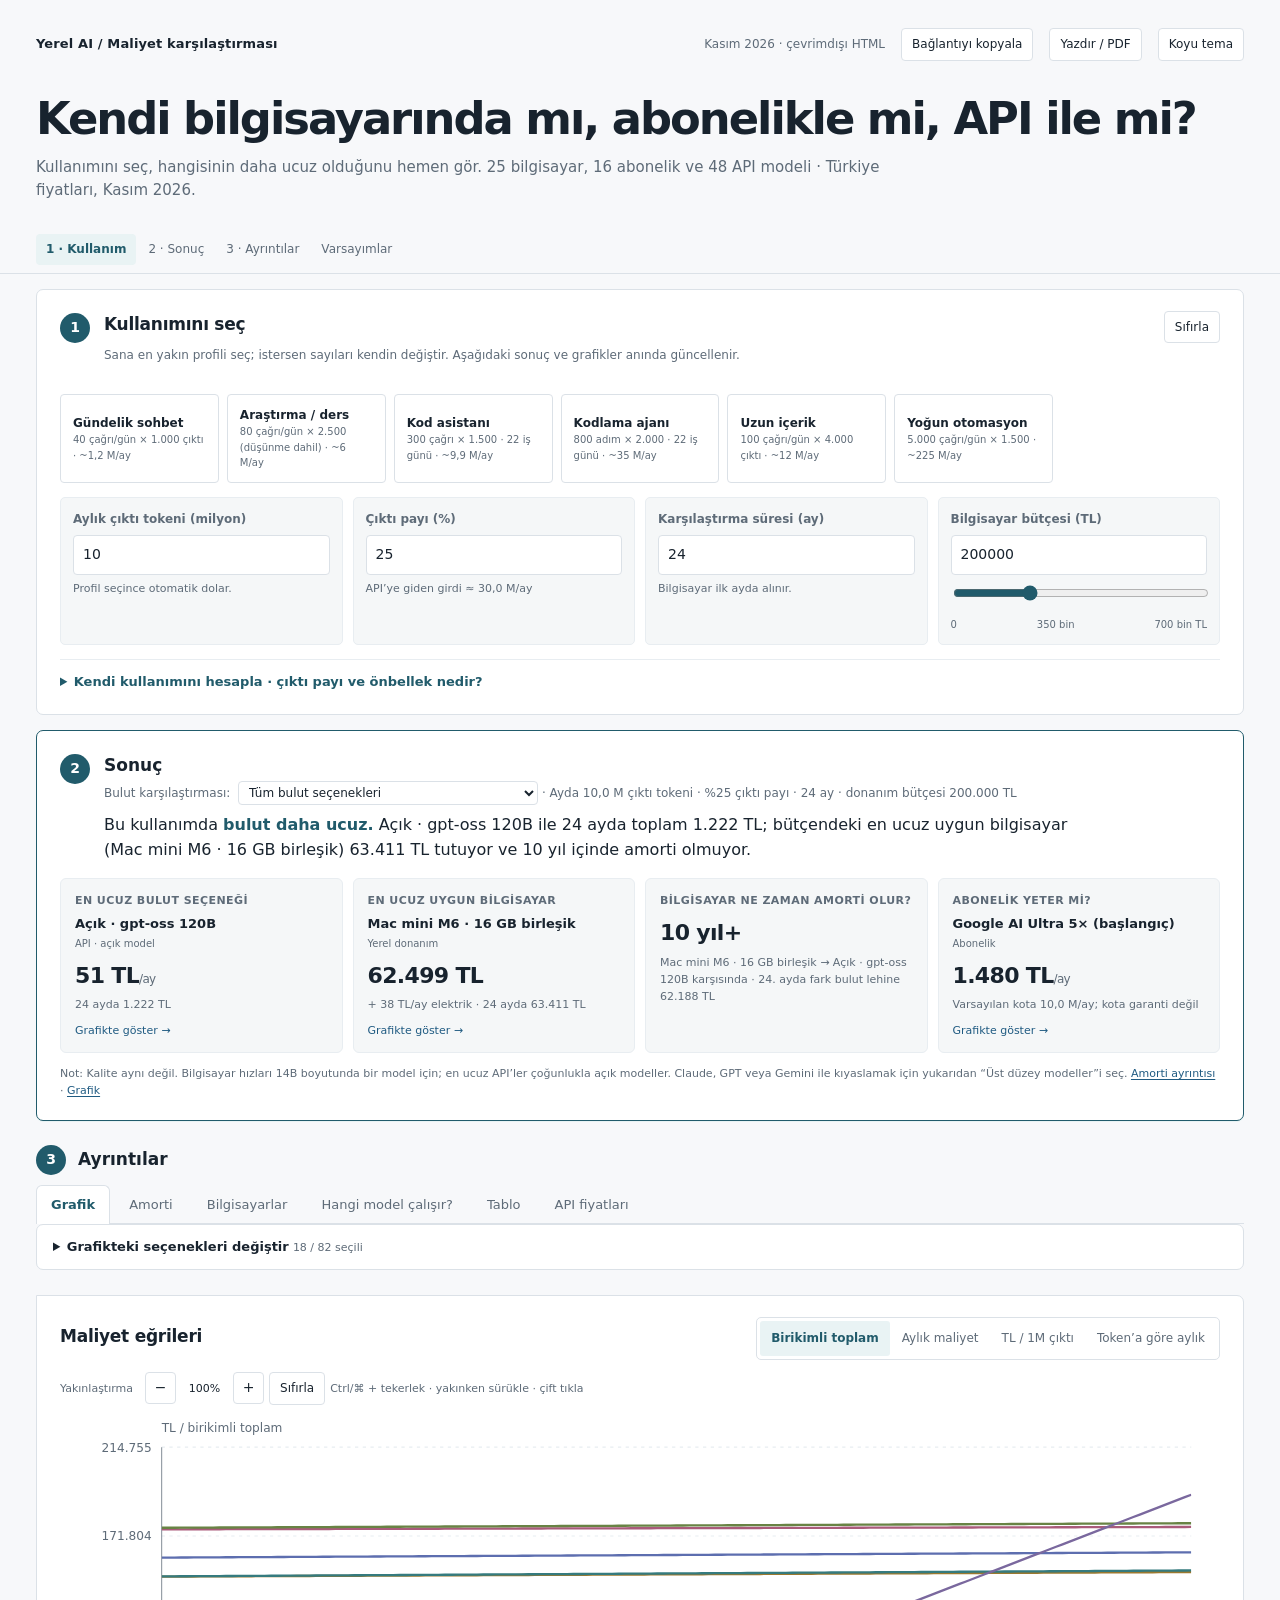
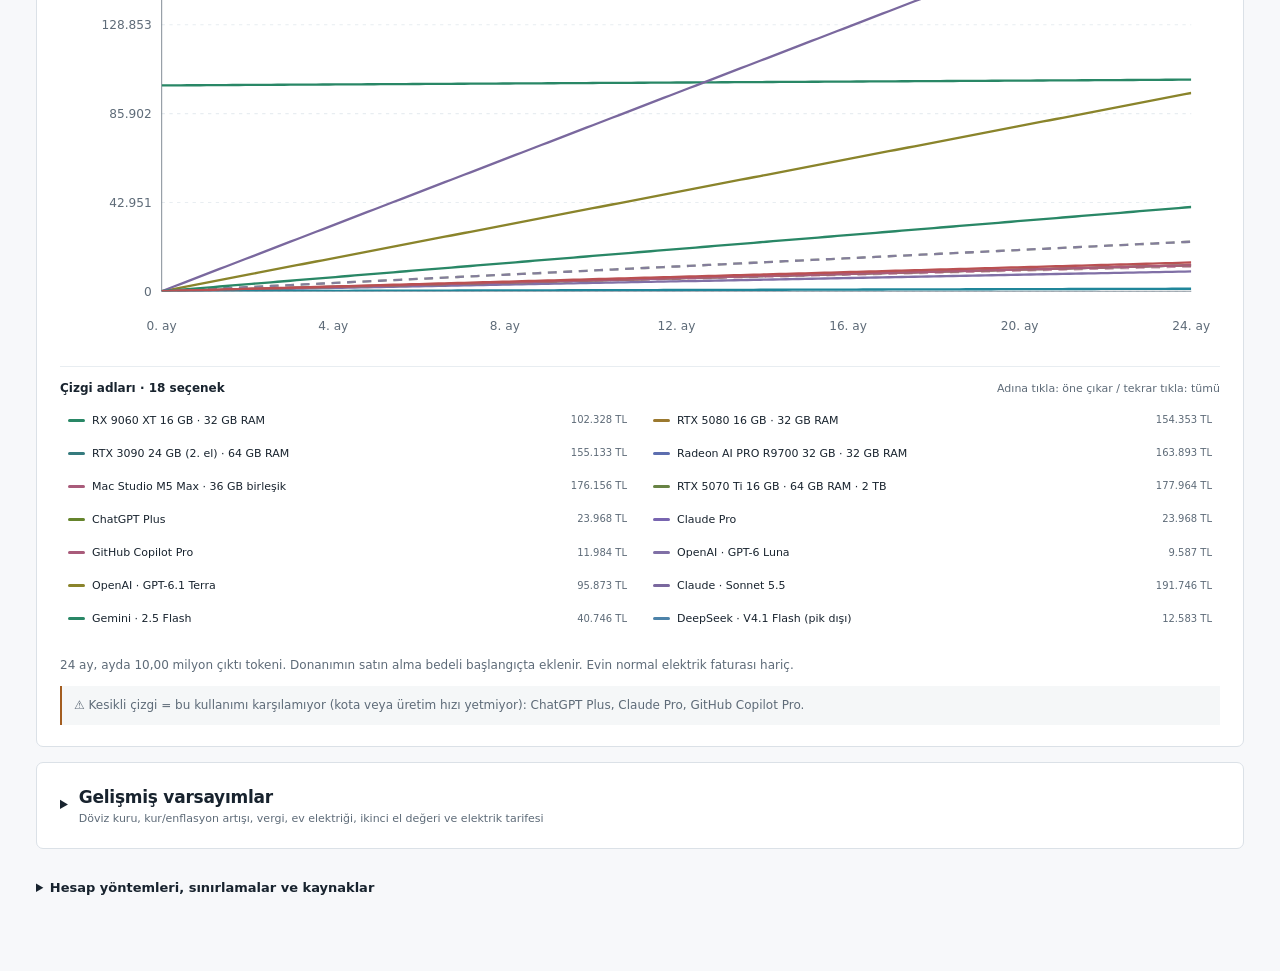
==== commit 77c28023: "Sunumu sadeleştir: ayrıntılar sekmelerde, açıklamalar katlanabilir - Sayfa üç adıma indirildi: 1 Kul" ====
--- a/index.html
+++ b/index.html
@@ -192,10 +192,28 @@
 @media(max-width:700px){.toc{margin:0 -14px;padding:8px 14px}.verdict{padding:15px}.v-text{font-size:14px}.step-head{grid-template-columns:auto minmax(0,1fr)}.step-head #reset{grid-column:1/-1;justify-self:start}.verdict-main{grid-template-columns:auto minmax(0,1fr)}}
 @media(max-width:480px){.v-cards,.key-fields,.fieldgrid.two{grid-template-columns:1fr}}
 @media print{.toc,.v-link,.hw-actions{display:none!important}}
+
+/* Simplified presentation: tabs for details, collapsed explanations */
+.details-area{margin-top:22px}
+.details-head{display:flex;align-items:center;gap:12px;margin-bottom:10px}.details-head h2{font-size:17px;margin:0}
+.tabbar{display:flex;gap:4px;flex-wrap:wrap;border-bottom:1px solid var(--border);margin-bottom:0}
+.tabbar button{border:1px solid transparent;border-bottom:0;background:transparent;color:var(--muted);padding:9px 14px;border-radius:6px 6px 0 0;font-size:13px;margin-bottom:-1px}
+.tabbar button:hover{color:var(--text)}
+.tabbar button[aria-selected="true"]{background:var(--panel);border-color:var(--border);color:var(--accent);font-weight:650}
+.details-area>.tabpanel{margin-top:0}.details-area>.panel.tabpanel,.details-area>.tabpanel>.panel:first-child{border-top-left-radius:0}
+.maincols{grid-template-columns:1fr}.maincols>.panel{margin-top:0}
+.series-picker{order:-1;margin-top:0;padding:12px 16px}.series-picker>summary{cursor:pointer;font-size:13px}.series-picker[open]>summary{margin-bottom:10px}
+.series-picker .filters{max-height:320px;display:grid;grid-template-columns:repeat(auto-fill,minmax(260px,1fr));column-gap:16px}
+.maincols>.chart-panel{margin-top:10px}
+#costTableSection>.panel:first-child{margin-top:0}
+.caps-panel>summary{cursor:pointer}.caps-panel[open]>summary{margin-bottom:10px}
+.foot details>summary{cursor:pointer;color:var(--text);font-size:13px}
+details.more>summary{list-style-position:inside}
+#capacityWarning[hidden]{display:none}
 </style></head>
 <body><div class="wrap">
-<header><div class="heading"><div class="logo">Yerel AI / Maliyet karşılaştırması</div><div class="header-actions"><span class="date">Kasım 2026 · çevrimdışı HTML</span><button id="shareLink" class="smallbtn" type="button" title="Mevcut senaryoyu içeren bağlantıyı kopyalar">Bağlantıyı kopyala</button><button id="printPage" class="smallbtn" type="button">Yazdır / PDF</button><button id="themeToggle" class="smallbtn" type="button" aria-label="Koyu temaya geç">Koyu tema</button></div></div><h1>Kendi bilgisayarında mı, abonelikle mi, API ile mi?</h1><p>Yapay zekâ kullanımın için bilgisayar almak mı, abonelik mi, yoksa token başına API ödemek mi daha ucuz? Kullanımını seç; 62 bin TL’lik Mac mini’den 665 bin TL’lik 256 GB Mac Studio’ya kadar 25 yerel sistem, 16 abonelik ve 48 API modeli Türkiye fiyatlarıyla karşılaştırılır.</p></header>
-<nav class="toc" id="toc" aria-label="Sayfa bölümleri"><a href="#step1">1 · Kullanım</a><a href="#verdict">2 · Sonuç</a><a href="#chartSection">Grafik</a><a href="#breakEven">Amorti</a><a href="#hardwareSources">Donanımlar</a><a href="#modelCompatibility">Modeller</a><a href="#costTableSection">Tablo</a><a href="#apiSection">API fiyatları</a><a href="#advanced">Varsayımlar</a></nav>
+<header><div class="heading"><div class="logo">Yerel AI / Maliyet karşılaştırması</div><div class="header-actions"><span class="date">Kasım 2026 · çevrimdışı HTML</span><button id="shareLink" class="smallbtn" type="button" title="Mevcut senaryoyu içeren bağlantıyı kopyalar">Bağlantıyı kopyala</button><button id="printPage" class="smallbtn" type="button">Yazdır / PDF</button><button id="themeToggle" class="smallbtn" type="button" aria-label="Koyu temaya geç">Koyu tema</button></div></div><h1>Kendi bilgisayarında mı, abonelikle mi, API ile mi?</h1><p>Kullanımını seç, hangisinin daha ucuz olduğunu hemen gör. 25 bilgisayar, 16 abonelik ve 48 API modeli · Türkiye fiyatları, Kasım 2026.</p></header>
+<nav class="toc" id="toc" aria-label="Sayfa bölümleri"><a href="#step1">1 · Kullanım</a><a href="#verdict">2 · Sonuç</a><a href="#details">3 · Ayrıntılar</a><a href="#advanced">Varsayımlar</a></nav>
 <section class="panel step" id="step1" aria-labelledby="settings-title">
 <div class="step-head"><span class="step-no" aria-hidden="true">1</span><div><h2 id="settings-title">Kullanımını seç</h2><p class="section-intro">Sana en yakın profili seç; istersen sayıları kendin değiştir. Aşağıdaki sonuç ve grafikler anında güncellenir.</p></div><button class="smallbtn" id="reset" type="button">Sıfırla</button></div>
 <div class="guide-presets" aria-label="Örnek aylık kullanım profilleri">
@@ -207,10 +225,10 @@
 <button type="button" data-usage-preset="batch"><b>Yoğun otomasyon</b><small>5.000 çağrı/gün × 1.500 · ~225 M/ay</small></button>
 </div>
 <div class="fieldgrid key-fields">
-<div class="field"><label for="monthlyTokens">Aylık üretilen çıktı tokeni (milyon)</label><input type="number" id="monthlyTokens" value="10" min="0.01" max="1000" step="0.5"><small>10 = her ay 10 milyon çıktı tokeni.</small></div>
-<div class="field"><label for="outputSharePercent">Çıktı token oranı (%)</label><input type="number" id="outputSharePercent" value="25" min="1" max="100" step="1"><small id="tokenSplitNote" aria-live="polite">%25 çıktı = 10M çıktı + 30M girdi</small></div>
-<div class="field"><label for="horizon">Karşılaştırma süresi (ay)</label><input type="number" id="horizon" value="24" min="1" max="120" step="1"><small>Donanım ay 0'da satın alınır</small></div>
-<div class="field"><label for="hardwareBudget">Azami donanım bütçesi (TL)</label><input type="number" id="hardwareBudget" value="200000" min="0" max="700000" step="1000"><input id="budgetSlider" type="range" min="0" max="700000" step="5000" value="200000" aria-label="Azami donanım bütçesi kaydırıcısı"><div class="budget-minmax"><span>0</span><span>350 bin</span><span>700 bin TL</span></div><small>Bu tutarı aşmayan sistemler gösterilir. RTX 5090, Mac Studio 128 GB ve M5 Ultra için bütçeyi artırın.</small></div>
+<div class="field"><label for="monthlyTokens">Aylık çıktı tokeni (milyon)</label><input type="number" id="monthlyTokens" value="10" min="0.01" max="1000" step="0.5"><small>Profil seçince otomatik dolar.</small></div>
+<div class="field"><label for="outputSharePercent">Çıktı payı (%)</label><input type="number" id="outputSharePercent" value="25" min="1" max="100" step="1"><small id="tokenSplitNote" aria-live="polite">%25 çıktı = 10M çıktı + 30M girdi</small></div>
+<div class="field"><label for="horizon">Karşılaştırma süresi (ay)</label><input type="number" id="horizon" value="24" min="1" max="120" step="1"><small>Bilgisayar ilk ayda alınır.</small></div>
+<div class="field"><label for="hardwareBudget">Bilgisayar bütçesi (TL)</label><input type="number" id="hardwareBudget" value="200000" min="0" max="700000" step="1000"><input id="budgetSlider" type="range" min="0" max="700000" step="5000" value="200000" aria-label="Azami donanım bütçesi kaydırıcısı"><div class="budget-minmax"><span>0</span><span>350 bin</span><span>700 bin TL</span></div></div>
 </div>
 <details class="more" id="usageGuide"><summary>Kendi kullanımını hesapla · çıktı payı ve önbellek nedir?</summary>
 <div class="guide-grid"><div class="guide-column"><h3>Günlük çağrıdan aylık çıktı tokeni</h3><p class="guide-desc"><b>Çıktı tokeni</b>, modelin ürettiği metin ve API'de ücretlendirilen düşünme tokenlarıdır. Mesaj sayısı tek başına yeterli değil; cevap uzunluğu önemli.</p>
@@ -225,7 +243,7 @@
 <div class="field"><label for="monthlyHours">AI için günlük çalışma (saat)</label><input type="number" id="monthlyHours" value="8" min="0.5" max="24" step="0.5"><small>Yerel üretim kapasitesi denetimi</small></div>
 </div>
 </div>
-<div class="guide-column"><h3>2. Çıktının toplam içindeki payını seç</h3><p class="guide-desc">API maliyetinde <b>girdi</b> = yönergeler, önceki sohbet, dosyalar ve kod; <b>çıktı</b> = modelin oluşturdukları. Yüzde, çıktı ÷ (girdi + çıktı) oranıdır.</p>
+<div class="guide-column"><h3>Çıktı payı nedir?</h3><p class="guide-desc">API maliyetinde <b>girdi</b> = yönergeler, önceki sohbet, dosyalar ve kod; <b>çıktı</b> = modelin oluşturdukları. Yüzde, çıktı ÷ (girdi + çıktı) oranıdır.</p>
 <div class="guide-anchors" aria-label="Örnek çıktı oranları">
 <button type="button" data-output-anchor="3">%3 · kodlama ajanı</button>
 <button type="button" data-output-anchor="10">%10 · uzun kod/bağlam</button>
@@ -239,16 +257,18 @@
 </div></details>
 </section>
 <section class="verdict" id="verdict" aria-labelledby="verdict-title" aria-live="polite"></section>
-<section class="maincols" id="chartSection">
-<div class="panel chart-panel"><div class="row-head"><div><h2>Maliyet eğrileri</h2><p class="section-intro">Aylık görünümde isimli, sıralı çubuklar; “Token’a göre aylık” görünümünde aylık kullanım arttıkça bir ayın maliyeti; diğerlerinde zaman eğrileri. Modellerin kalitesi aynı değildir.</p></div><div class="segmented" id="mode" role="group" aria-label="Grafik türü"><button type="button" data-mode="total" class="active">Birikimli toplam</button><button type="button" data-mode="monthly">Aylık maliyet</button><button type="button" data-mode="perM">TL / 1M çıktı</button><button type="button" data-mode="tokens">Token’a göre aylık</button></div></div><div class="chart-tools" id="chartZoomTools" role="group" aria-label="Grafik yakınlaştırma"><span class="zoom-label">Yakınlaştırma</span><button id="zoomOut" class="toolbutton" type="button" aria-label="Grafiği uzaklaştır">−</button><span id="zoomReadout" class="zoom-readout" aria-live="polite">100%</span><button id="zoomIn" class="toolbutton" type="button" aria-label="Grafiği yakınlaştır">+</button><button id="zoomReset" class="smallbtn" type="button">Sıfırla</button><span class="tiny">Ctrl/⌘ + tekerlek · yakınken sürükle · çift tıkla</span></div><div id="barScaleTools" class="bar-scale-tools" hidden><label for="monthlyScale">Çubuk ölçeği</label><select id="monthlyScale" aria-label="Aylık çubuk grafik ölçeği"><option value="log" selected>Logaritmik</option><option value="linear">Doğrusal</option></select><small id="monthlyScaleNote">Logaritmik uzunluk küçük değerleri görünür kılar; gerçek tutarlar sağdadır.</small></div><div id="tokenTools" class="bar-scale-tools" hidden><label for="tokenScale">Ölçek</label><select id="tokenScale"><option value="log" selected>Logaritmik (iki eksen)</option><option value="linear">Doğrusal</option></select><label for="tokenXmax">Yatay eksen</label><select id="tokenXmax"><option value="auto" selected>Otomatik</option><option value="1">0–1 M</option><option value="5">0–5 M</option><option value="10">0–10 M</option><option value="25">0–25 M</option><option value="50">0–50 M</option><option value="100">0–100 M</option><option value="250">0–250 M</option><option value="500">0–500 M</option></select><label for="tokenHw">Donanım bedeli</label><select id="tokenHw"><option value="amortize" selected>Süreye bölünmüş aylık pay</option><option value="none">Hariç (yalnız elektrik)</option></select><small id="tokenToolsNote"></small></div><div class="chart-scroll"><div class="chart-frame" id="mainChart"><svg id="svgChart" viewBox="0 0 1050 490" role="img" aria-label="Sistemlerin birikimli maliyet çizgileri"></svg><div id="monthlyBars" class="monthly-bar-chart" role="img" aria-label="Aylık maliyetleri düşükten yükseğe gösteren isimli çubuk grafik" hidden></div></div><div id="tooltip" class="chartTip" role="status"></div></div><div id="chartLegend" class="chart-legend" aria-label="Grafik çizgi adları ve değerleri"></div><p class="chart-note" id="chartNote"></p><div class="note warn" id="capacityWarning" style="margin-top:12px"></div></div>
-<aside class="panel"><div class="row-head"><h2>Grafik filtreleri</h2><span id="selectedCount" class="tiny"></span></div><input id="filterSearch" class="filtersearch" type="search" placeholder="GPU, abonelik, API, açık ara..." aria-label="Serilerde ara"><div class="filtercontrols"><button class="chip on" type="button" data-category="local">Donanım</button><button class="chip on" type="button" data-category="subscription">Abonelik</button><button class="chip on" type="button" data-category="api">API</button></div><div class="filtercontrols"><button id="allToggle" class="smallbtn" type="button">Tümünü seç</button><button id="noneToggle" class="smallbtn" type="button">Tümünü kaldır</button></div><div id="lines" class="filters" aria-label="Çizgi seçimi"></div><p class="tiny">Kesik çizgi = senaryo hedefi karşılanamıyor; çizilen maliyet o kullanımın sağlanacağını göstermez. ≈ = varsayımsal hız / maliyet. Abonelikler <b>sınırsız değildir</b>.</p></aside>
+<section class="details-area" id="details" aria-labelledby="details-title"><div class="details-head"><span class="step-no" aria-hidden="true">3</span><h2 id="details-title">Ayrıntılar</h2></div><div class="tabbar" role="tablist" aria-label="Ayrıntı bölümleri"><button type="button" role="tab" id="tab-chartSection" aria-controls="chartSection" data-tab="chartSection">Grafik</button><button type="button" role="tab" id="tab-breakEven" aria-controls="breakEven" data-tab="breakEven">Amorti</button><button type="button" role="tab" id="tab-hardwareSources" aria-controls="hardwareSources" data-tab="hardwareSources">Bilgisayarlar</button><button type="button" role="tab" id="tab-modelCompatibility" aria-controls="modelCompatibility" data-tab="modelCompatibility">Hangi model çalışır?</button><button type="button" role="tab" id="tab-costTableSection" aria-controls="costTableSection" data-tab="costTableSection">Tablo</button><button type="button" role="tab" id="tab-apiSection" aria-controls="apiSection" data-tab="apiSection">API fiyatları</button></div>
+<section class="maincols tabpanel" id="chartSection" role="tabpanel" aria-labelledby="tab-chartSection">
+<div class="panel chart-panel"><div class="row-head"><div><h2>Maliyet eğrileri</h2></div><div class="segmented" id="mode" role="group" aria-label="Grafik türü"><button type="button" data-mode="total" class="active">Birikimli toplam</button><button type="button" data-mode="monthly">Aylık maliyet</button><button type="button" data-mode="perM">TL / 1M çıktı</button><button type="button" data-mode="tokens">Token’a göre aylık</button></div></div><div class="chart-tools" id="chartZoomTools" role="group" aria-label="Grafik yakınlaştırma"><span class="zoom-label">Yakınlaştırma</span><button id="zoomOut" class="toolbutton" type="button" aria-label="Grafiği uzaklaştır">−</button><span id="zoomReadout" class="zoom-readout" aria-live="polite">100%</span><button id="zoomIn" class="toolbutton" type="button" aria-label="Grafiği yakınlaştır">+</button><button id="zoomReset" class="smallbtn" type="button">Sıfırla</button><span class="tiny">Ctrl/⌘ + tekerlek · yakınken sürükle · çift tıkla</span></div><div id="barScaleTools" class="bar-scale-tools" hidden><label for="monthlyScale">Çubuk ölçeği</label><select id="monthlyScale" aria-label="Aylık çubuk grafik ölçeği"><option value="log" selected>Logaritmik</option><option value="linear">Doğrusal</option></select><small id="monthlyScaleNote">Logaritmik uzunluk küçük değerleri görünür kılar; gerçek tutarlar sağdadır.</small></div><div id="tokenTools" class="bar-scale-tools" hidden><label for="tokenScale">Ölçek</label><select id="tokenScale"><option value="log" selected>Logaritmik (iki eksen)</option><option value="linear">Doğrusal</option></select><label for="tokenXmax">Yatay eksen</label><select id="tokenXmax"><option value="auto" selected>Otomatik</option><option value="1">0–1 M</option><option value="5">0–5 M</option><option value="10">0–10 M</option><option value="25">0–25 M</option><option value="50">0–50 M</option><option value="100">0–100 M</option><option value="250">0–250 M</option><option value="500">0–500 M</option></select><label for="tokenHw">Donanım bedeli</label><select id="tokenHw"><option value="amortize" selected>Süreye bölünmüş aylık pay</option><option value="none">Hariç (yalnız elektrik)</option></select><small id="tokenToolsNote"></small></div><div class="chart-scroll"><div class="chart-frame" id="mainChart"><svg id="svgChart" viewBox="0 0 1050 490" role="img" aria-label="Sistemlerin birikimli maliyet çizgileri"></svg><div id="monthlyBars" class="monthly-bar-chart" role="img" aria-label="Aylık maliyetleri düşükten yükseğe gösteren isimli çubuk grafik" hidden></div></div><div id="tooltip" class="chartTip" role="status"></div></div><div id="chartLegend" class="chart-legend" aria-label="Grafik çizgi adları ve değerleri"></div><p class="chart-note" id="chartNote"></p><div class="note warn" id="capacityWarning" style="margin-top:12px"></div></div>
+<details class="panel series-picker"><summary><b>Grafikteki seçenekleri değiştir</b> <span id="selectedCount" class="tiny"></span></summary><input id="filterSearch" class="filtersearch" type="search" placeholder="GPU, abonelik, API, açık ara..." aria-label="Serilerde ara"><div class="filtercontrols"><button class="chip on" type="button" data-category="local">Donanım</button><button class="chip on" type="button" data-category="subscription">Abonelik</button><button class="chip on" type="button" data-category="api">API</button></div><div class="filtercontrols"><button id="allToggle" class="smallbtn" type="button">Tümünü seç</button><button id="noneToggle" class="smallbtn" type="button">Tümünü kaldır</button></div><div id="lines" class="filters" aria-label="Çizgi seçimi"></div><p class="tiny">Kesik çizgi = senaryo hedefi karşılanamıyor; çizilen maliyet o kullanımın sağlanacağını göstermez. ≈ = varsayımsal hız / maliyet. Abonelikler <b>sınırsız değildir</b>.</p></details>
 </section>
-<section class="panel" id="breakEven" aria-labelledby="be-title"><div class="row-head"><div><h2 id="be-title">Donanım ne zaman kendini amorti eder?</h2><p class="section-intro">Seçili donanımın birikimli maliyetinin her abonelik veya API’nin altına indiği ay. Senaryo ayarları (kur, TL artışı, ikinci el değeri) dahildir.</p></div><div class="be-controls"><div class="be-select"><label for="beHardware">Karşılaştırılacak donanım</label><select id="beHardware"></select></div><div class="be-select"><label for="beScope">Alternatifler</label><select id="beScope"><option value="all">Tüm abonelik ve API’ler</option><option value="api">Yalnızca API’ler</option><option value="subscription">Yalnızca abonelikler</option><option value="chart">Grafikte seçili olanlar</option></select></div></div></div><div id="beHeadline" class="note" aria-live="polite"></div><div class="tablewrap"><table class="be-table"><thead><tr><th>Alternatif</th><th class="numeric">İlk ay gideri</th><th>Başabaş noktası</th><th class="numeric" id="beHorizonHead">Süre sonunda fark</th><th class="numeric">API başabaş kullanımı</th><th>Not</th></tr></thead><tbody id="beBody"></tbody></table></div><p class="tiny">“API başabaş kullanımı”: seçilen süre sonunda donanım ile API’nin eşit maliyete geldiği aylık çıktı tokeni. Bunun üstünde donanım daha ucuzdur; donanımın günlük çalışma saatine göre üretim kapasitesi ayrıca gösterilir. Yerel 14B Q4 model ile bulut modellerinin kalitesi eşdeğer değildir. Grafikte bir donanım çizgisini adından öne çıkarınca başabaş noktaları daire olarak işaretlenir.</p></section>
-<section class="panel" id="hardwareSources"><div class="row-head"><div><h2>Donanımlar · ucuzdan pahalıya</h2><p class="section-intro">Bütçeni aşmayan sistemler. Her kartta toplam fiyat, bellek, hız ve aylık elektrik; “Parçalar” altında mağaza bağlantıları.</p></div><span id="catalogueCount" class="tiny"></span></div>
-<div class="hardware-list" id="hardwareCatalogue"></div><p class="tiny" style="margin-top:14px">Masaüstü sistem fiyatı = ekran kartı + platform (işlemci, anakart, RAM, SSD, güç kaynağı, kasa, soğutucu). Parça fiyatları 1 Kasım 2026’da başta Gamegaraj olmak üzere Vatan, akakçe, letgo ve Apple Türkiye’den alındı; her kartta “Parçalar” altında mağaza ve bağlantı var. ≈ işaretli fiyatlar tek ilan veya geniş fiyat aralığına dayanır. Stok ve fiyatlar hızla değişir. tok/sn değerleri 14B Q4 model içindir ve çoğu tahmindir; 70B modelde hız çok daha düşüktür. Çift GPU’da iki kartın belleği tek havuz değildir; anakart x8/x8 düzeni ve güç kaynağı yeterliliği ayrıca doğrulanmalıdır.</p>
+<section class="panel tabpanel" id="breakEven" role="tabpanel" aria-labelledby="be-title"><div class="row-head"><div><h2 id="be-title">Donanım ne zaman kendini amorti eder?</h2><p class="section-intro">Seçtiğin bilgisayar, her abonelik veya API’ye göre kaçıncı ayda daha ucuza gelir?</p></div><div class="be-controls"><div class="be-select"><label for="beHardware">Karşılaştırılacak donanım</label><select id="beHardware"></select></div><div class="be-select"><label for="beScope">Alternatifler</label><select id="beScope"><option value="all">Tüm abonelik ve API’ler</option><option value="api">Yalnızca API’ler</option><option value="subscription">Yalnızca abonelikler</option><option value="chart">Grafikte seçili olanlar</option></select></div></div></div><div id="beHeadline" class="note" aria-live="polite"></div><div class="tablewrap"><table class="be-table"><thead><tr><th>Alternatif</th><th class="numeric">İlk ay gideri</th><th>Başabaş noktası</th><th class="numeric" id="beHorizonHead">Süre sonunda fark</th><th class="numeric">API başabaş kullanımı</th><th>Not</th></tr></thead><tbody id="beBody"></tbody></table></div><button type="button" id="beMore" class="smallbtn" style="margin-top:10px" hidden></button>
+<p class="tiny">“API başabaş kullanımı”: ayda bu miktarın üstünde çıktı üretirsen bilgisayar o API’den ucuza gelir.</p></section>
+<section class="panel tabpanel" id="hardwareSources" role="tabpanel" aria-labelledby="tab-hardwareSources"><div class="row-head"><div><h2>Bilgisayarlar</h2><p class="section-intro">Bütçene uyan bilgisayarlar, ucuzdan pahalıya. Parça listesi ve mağaza bağlantıları kartın içinde.</p></div><span id="catalogueCount" class="tiny"></span></div>
+<div class="hardware-list" id="hardwareCatalogue"></div><details class="more"><summary>Fiyatlar nasıl hesaplandı?</summary><p class="tiny" style="margin-top:14px">Masaüstü sistem fiyatı = ekran kartı + platform (işlemci, anakart, RAM, SSD, güç kaynağı, kasa, soğutucu). Parça fiyatları 1 Kasım 2026’da başta Gamegaraj olmak üzere Vatan, akakçe, letgo ve Apple Türkiye’den alındı; her kartta “Parçalar” altında mağaza ve bağlantı var. ≈ işaretli fiyatlar tek ilan veya geniş fiyat aralığına dayanır. Stok ve fiyatlar hızla değişir. tok/sn değerleri 14B Q4 model içindir ve çoğu tahmindir; 70B modelde hız çok daha düşüktür. Çift GPU’da iki kartın belleği tek havuz değildir; anakart x8/x8 düzeni ve güç kaynağı yeterliliği ayrıca doğrulanmalıdır.</p></details>
 </section>
-<section class="panel" id="modelCompatibility" aria-labelledby="modelCompatHeading">
-<div class="row-head"><div><h2 id="modelCompatHeading">Hangi model, hangi quant, hangi donanımda?</h2><p class="section-intro">GGUF dosyalarının doğrulanmış boyutları + FP16 KV cache bellek tahmini. Bu bir <b>bellek uygunluk</b> kontrolüdür; token/sn benchmarkı veya kesin çalıştırma garantisi değildir.</p></div><a class="smallbtn" href="#hardwareSources">Donanımlara dön</a></div>
+<section class="panel tabpanel" id="modelCompatibility" role="tabpanel" aria-labelledby="modelCompatHeading">
+<div class="row-head"><div><h2 id="modelCompatHeading">Hangi model hangi bilgisayarda çalışır?</h2><p class="section-intro">Bilgisayarı seç: yeşil = ekran kartı belleğine sığar, sarı = yavaş çalışır (RAM’e taşar), kırmızı = sığmaz.</p></div><a class="smallbtn" href="#hardwareSources">Donanımlara dön</a></div>
 <div class="model-tools">
  <div><label for="modelHardware">Donanım</label><select id="modelHardware"></select></div>
  <div><label for="modelContext">Bağlam (context)</label><select id="modelContext"><option value="4096">4K</option><option value="8192">8K</option><option value="16384" selected>16K</option><option value="32768">32K</option><option value="40960">40K</option><option value="65536">64K*</option></select></div>
@@ -256,18 +276,19 @@
  <div><label for="modelView">Görünüm</label><select id="modelView"><option value="hardware">Seçili donanım × tüm modeller</option><option value="compare">Tüm donanımlar × seçili model</option></select></div>
 </div>
 <div id="modelCompareTools" class="model-tools" hidden><div><label for="modelFocus">Karşılaştırılacak model</label><select id="modelFocus"></select></div></div>
+<div id="modelSummary" class="note" aria-live="polite"></div>
+<details class="more" style="margin-bottom:10px"><summary>Nasıl okunur? Renkler, quant ve hesap yöntemi</summary><div class="model-key"><span>🟩 GPU belleğinde (tahmini)</span><span>🟨 RAM offload / sınırda</span><span>🟥 Bellek yetersiz</span><span>* Doğal bağlam sınırı aşılabilir; model/engine desteği gerekir</span></div>
 <p class="tiny">Quant tercihi: <b>Q2_K belirgin kalite kaybı</b> riski taşır; <b>Q4_K_M bellek/kalite dengesi</b> sağlar. Q5/Q6/Q8 genellikle daha fazla bellek kullanır, kalite artışı modele göre değişir.</p>
-<div class="model-key"><span>🟩 GPU belleğinde (tahmini)</span><span>🟨 RAM offload / sınırda</span><span>🟥 Bellek yetersiz</span><span>* Doğal bağlam sınırı aşılabilir; model/engine desteği gerekir</span></div>
-<div id="modelSummary" class="note" aria-live="polite"></div>
+<div class="note" style="margin-top:13px">Hesap: <b>GGUF dosyası (GB → GiB) + FP16 KV cache + çalışma payı</b>. Ayrık GPU için 2 GiB, Mac birleşik bellek için sistem ve çalışma payı toplam 5 GiB bırakılır; bunlar yapılandırmaya göre değişebilen varsayımlardır. Çoklu GPU'da model bölme desteği ve kart başına dağılım ayrıca doğrulanmalıdır. CPU offload mümkün görünse de hız önemli ölçüde düşebilir. Gemma 3'ün yerel kayan pencere cache'i yaklaşık modellenir; görsel projector maliyeti hariçtir. *Seçilen bağlam modelin doğal sınırını aşarsa hücrede “bağlam sınırı aşıldı” yazar (ör. Phi-4 16K, Qwen2.5-Coder ve GLM-4 32K, Qwen3 40K). GGUF boyutları ilgili depolardan, model mimarileri sağlayıcı yapılandırmalarından alınmıştır; çevrimdışı kopyada veri otomatik güncellenmez.</div>
+</details>
 <div class="tablewrap"><table class="model-table"><thead id="modelFitHead"></thead><tbody id="modelFitBody"></tbody></table></div>
 <div id="modelDetails" class="model-details" aria-live="polite"><p>Bir quant hücresi seçince kullanılan bellek hesabı ve kaynak bağlantısı burada görünür.</p></div>
-<div class="note" style="margin-top:13px">Hesap: <b>GGUF dosyası (GB → GiB) + FP16 KV cache + çalışma payı</b>. Ayrık GPU için 2 GiB, Mac birleşik bellek için sistem ve çalışma payı toplam 5 GiB bırakılır; bunlar yapılandırmaya göre değişebilen varsayımlardır. Çoklu GPU'da model bölme desteği ve kart başına dağılım ayrıca doğrulanmalıdır. CPU offload mümkün görünse de hız önemli ölçüde düşebilir. Gemma 3'ün yerel kayan pencere cache'i yaklaşık modellenir; görsel projector maliyeti hariçtir. *Seçilen bağlam modelin doğal sınırını aşarsa hücrede “bağlam sınırı aşıldı” yazar (ör. Phi-4 16K, Qwen2.5-Coder ve GLM-4 32K, Qwen3 40K). GGUF boyutları ilgili depolardan, model mimarileri sağlayıcı yapılandırmalarından alınmıştır; çevrimdışı kopyada veri otomatik güncellenmez.</div>
 </section>
-<section class="grid2" id="costTableSection">
-<div class="panel"><div class="table-tools"><h2 id="costTitle">Seçilen ay sonunda maliyetler</h2><button id="exportCsv" class="smallbtn" type="button">CSV indir</button></div><p class="section-intro">Hedefi karşılamayanlar kırmızıyla işaretlenir. Sütun başlığına basarak sıralayın. Kullanım kotaları aboneliklerde sağlayıcı garantisi değildir.</p><div class="tablewrap"><table id="costTable"><thead><tr><th><button class="sort" type="button" data-sort="name">Sistem</button></th><th class="numeric"><button class="sort" type="button" data-sort="ram">RAM</button></th><th class="numeric"><button class="sort" type="button" data-sort="vram">VRAM</button></th><th class="numeric"><button class="sort" type="button" data-sort="tps">tok/sn</button></th><th class="numeric"><button class="sort" type="button" data-sort="price">Başlangıç</button></th><th class="numeric"><button class="sort" type="button" data-sort="monthly">Aylık AI gideri (ilk ay)</button></th><th class="numeric"><button class="sort" type="button" data-sort="total" data-dir="1">Toplam (TL)</button></th><th class="numeric"><button class="sort" type="button" data-sort="perM">TL / 1M çıktı</button></th><th>Limit</th></tr></thead><tbody id="costBody"></tbody></table></div></div>
-<div class="panel"><h2>Abonelik limitleri</h2><p class="section-intro">Gerçek sınır türü aşağıda. Karşılaştırmadaki aylık <b>çıktı token karşılığı</b> varsayımsal olup değiştirilebilir, <b>sağlayıcının sunduğu kesin bir token kotası değildir</b>.</p><div class="note warn">Bir aboneliğin sabit fiyatı, istediğiniz kadar model çıktısını garanti etmez. Beş saatlik/haftalık pencereler, AI kredileri, model seçimi ve bağlam uzunluğu sınırı tüketir. Belirlediğiniz aylık senaryo kotası aşılırsa abonelik çizgisi kesikli ve “kota aşıldı” olarak gösterilir.</div><div id="caps"></div></div>
+<section class="tabpanel" id="costTableSection" role="tabpanel" aria-labelledby="tab-costTableSection">
+<div class="panel"><div class="table-tools"><h2 id="costTitle">Seçilen ay sonunda maliyetler</h2><button id="exportCsv" class="smallbtn" type="button">CSV indir</button></div><p class="section-intro">Sütun başlığına basarak sırala. Kırmızı = bu kullanımı karşılamıyor.</p><div class="tablewrap"><table id="costTable"><thead><tr><th><button class="sort" type="button" data-sort="name">Sistem</button></th><th class="numeric"><button class="sort" type="button" data-sort="ram">RAM</button></th><th class="numeric"><button class="sort" type="button" data-sort="vram">VRAM</button></th><th class="numeric"><button class="sort" type="button" data-sort="tps">tok/sn</button></th><th class="numeric"><button class="sort" type="button" data-sort="price">Başlangıç</button></th><th class="numeric"><button class="sort" type="button" data-sort="monthly">Aylık AI gideri (ilk ay)</button></th><th class="numeric"><button class="sort" type="button" data-sort="total" data-dir="1">Toplam (TL)</button></th><th class="numeric"><button class="sort" type="button" data-sort="perM">TL / 1M çıktı</button></th><th>Limit</th></tr></thead><tbody id="costBody"></tbody></table></div></div>
+<details class="panel caps-panel"><summary><b>Abonelik kotaları</b> <span class="tiny">· varsayım, değiştirilebilir</span></summary><p class="section-intro">Gerçek sınır türü aşağıda. Karşılaştırmadaki aylık <b>çıktı token karşılığı</b> varsayımsal olup değiştirilebilir, <b>sağlayıcının sunduğu kesin bir token kotası değildir</b>.</p><div class="note warn">Bir aboneliğin sabit fiyatı, istediğiniz kadar model çıktısını garanti etmez. Beş saatlik/haftalık pencereler, AI kredileri, model seçimi ve bağlam uzunluğu sınırı tüketir. Belirlediğiniz aylık senaryo kotası aşılırsa abonelik çizgisi kesikli ve “kota aşıldı” olarak gösterilir.</div><div id="caps"></div></details>
 </section>
-<section class="panel" id="apiSection" aria-label="Doğrulanmış API fiyat kataloğu"><div class="row-head"><div><h2>API fiyat kataloğu <span class="pill" id="apiCount"></span></h2><p class="section-intro">1 milyon token başına USD. Standart metin tarifesi. <b>Açık ağırlıklı</b> modeller kendi bilgisayarınızda da çalıştırılabilir; buradaki fiyatlar OpenRouter üzerinden kiralık çalıştırma içindir ve sağlayıcıya göre değişir. Grafik filtresinde “açık” yazarak bu modelleri bulabilirsiniz.</p></div></div><details><summary class="smallbtn" style="display:inline-block;cursor:pointer;list-style-position:inside">Tüm API modellerini ve ücretlerini göster</summary><div class="filtercontrols" role="group" aria-label="Model türü"><button type="button" class="chip on" data-api-filter="all">Tümü</button><button type="button" class="chip" data-api-filter="open">Açık ağırlıklı</button><button type="button" class="chip" data-api-filter="closed">Kapalı</button></div><div class="tablewrap"><table><thead><tr><th>Sağlayıcı · Model</th><th class="numeric">Girdi $/1M</th><th class="numeric">Cache okuma $/1M</th><th class="numeric">Çıktı $/1M</th><th>Koşullar</th><th>Kaynak</th></tr></thead><tbody id="apiCatalogue"></tbody></table></div></details></section><section class="panel" id="advanced" aria-labelledby="advanced-title"><details><summary><span class="adv-sum"><h2 id="advanced-title">Gelişmiş varsayımlar</h2><span class="tiny">Döviz kuru, kur/enflasyon artışı, vergi, ev elektriği, ikinci el değeri ve elektrik tarifesi</span></span></summary>
+<section class="panel tabpanel" id="apiSection" role="tabpanel" aria-label="Doğrulanmış API fiyat kataloğu"><div class="row-head"><div><h2>API fiyat kataloğu <span class="pill" id="apiCount"></span></h2><p class="section-intro">1 milyon token başına USD. Standart metin tarifesi. <b>Açık ağırlıklı</b> modeller kendi bilgisayarınızda da çalıştırılabilir; buradaki fiyatlar OpenRouter üzerinden kiralık çalıştırma içindir ve sağlayıcıya göre değişir. Grafik filtresinde “açık” yazarak bu modelleri bulabilirsiniz.</p></div></div><details><summary class="smallbtn" style="display:inline-block;cursor:pointer;list-style-position:inside">Tüm API modellerini ve ücretlerini göster</summary><div class="filtercontrols" role="group" aria-label="Model türü"><button type="button" class="chip on" data-api-filter="all">Tümü</button><button type="button" class="chip" data-api-filter="open">Açık ağırlıklı</button><button type="button" class="chip" data-api-filter="closed">Kapalı</button></div><div class="tablewrap"><table><thead><tr><th>Sağlayıcı · Model</th><th class="numeric">Girdi $/1M</th><th class="numeric">Cache okuma $/1M</th><th class="numeric">Çıktı $/1M</th><th>Koşullar</th><th>Kaynak</th></tr></thead><tbody id="apiCatalogue"></tbody></table></div></details></section></section><section class="panel" id="advanced" aria-labelledby="advanced-title"><details><summary><span class="adv-sum"><h2 id="advanced-title">Gelişmiş varsayımlar</h2><span class="tiny">Döviz kuru, kur/enflasyon artışı, vergi, ev elektriği, ikinci el değeri ve elektrik tarifesi</span></span></summary>
 <div class="fieldgrid" style="margin-top:14px">
 <div class="field"><label for="usdTry">Döviz kuru (USD/TRY)</label><input type="number" id="usdTry" value="49.9338" min="1" step="0.0001"><small>Değiştirilebilir referans kur</small></div>
 <div class="field"><label for="usdYearly">Yıllık kur artışı (USD/TRY %)</label><input type="number" id="usdYearly" value="0" min="-50" max="300" step="1"><small>USD abonelik ve API tutarları her ay bu hızla artar; %0 = sabit kur</small></div>
@@ -286,7 +307,7 @@
 </div></details>
 <div class="bill-box"><div class="row-head"><div><h3>Elektrik faturası hesabı</h3><p class="section-intro">Örnek aylık tüketim: <span id="sampleUsage"></span> kWh. Tüm hesaplarda 1 ay = 30 gün.</p></div></div><div class="bill-grid" id="billBreakdown"></div><div id="billNote" class="note"></div></div>
 </details></section>
-<footer class="foot"><h3>Hesap yöntemleri ve sınırlamalar</h3><p>Örnek faturadaki 2,918965 ve 4,320708 TL/kWh fiyatları <b>vergi öncesi</b>; 9,23 TL elektrik ve havagazı tüketim vergisi, %10 KDV'den önce ekleniyor. Başka dönemler için bu vergi, örnek tüketim başına düşen tutarla orantılı <b>modelleme varsayımı</b> olarak ölçekleniyor; resmi tarife formülü iddiası değildir. 8 kWh/gün kademe sınırı 30 günlük ay için 240 kWh olarak uygulanıyor. Hesap doğrudan girilen tüketim, birim fiyat ve vergi değerlerinden yapılır; dışarıdan bildirilen toplam tutar hedef alınmaz. Yeni 200.000 TL seçeneklerinde 14B Q4 hızları karşılaştırma senaryosudur: özellikle Mac Studio 40 tok/sn ölçülmemiştir; 2× RTX 3090 için tek kartın 14B hızı kullanılmıştır. Birden fazla kartın toplam VRAM kapasitesi bellek birleştirme değildir. Yerel GPU gücü ve bazı token/s sonuçları tahmindir; ayrıca boşta enerji, kasa/oda soğutması, servis, model indirme ve kredi faizi hariçtir. Değer kaybı yalnızca “ikinci el değerini düş” seçiliyse modellenir: satış anında %15 ilk kayıp, ardından yıllık sabit oranlı üstel düşüş. Kur ve TL fiyat artışları, girilen yıllık oranların aylık bileşik karşılığıyla uygulanır; varsayılan %0 bugünkü fiyatları sabit tutar. Fatura/abonelik verileri, güncellenebilir girdiler olarak saklanmaz: HTML dosyası çevrimdışı çalışır.</p><p>Google AI Pro, Plus ve Ultra için Türkiye TL fiyatı kullanılır; USD vergisi TL plan fiyatına eklenmez; Ultra 5× fiyatı başlangıç/teklif niteliğinde olabilir. API fiyatları 1 Kasım 2026 kaynak taraması üzerinden alınmıştır ve sabit karşılaştırma girdileridir; DeepSeek pik/pik dışı ile Gemini 4 Argon kampanyası farklı satırlarda gösterilir. Aynı modelin farklı sağlayıcıdaki API fiyatı değişebilir. Yalnızca metin token ücretleri hesaplanır. Modelin düşünme tokenları faturalanan çıktı tokenlarına dahil olabilir; kullanıcıya görünen çıktı uzunluğundan fazla faturalandırma oluşabilir. 14B Q4 yerel model hızları ile bulut modellerinin kalitesi ve hizmet kapasitesi eşdeğer değildir. Abonelikler API değildir. ChatGPT, Claude, Gemini, Cursor veya Copilot aboneliği kullanıcıya garanti edilmiş değişmez token/s ya da aylık token kotası sağlamaz; aylık eşdeğerler sadece değiştirilebilir varsayımdır. GitHub Copilot kredi sınırı doğrudan output-token kotasına çevrilemez. API maliyeti seçilen çıktı yüzdesinden hesaplanan girdi tokenleri ile çıktı tokenleri üzerinden belirlenir; önbellekten okunan girdi için seçilebilir oran kullanılır; önbelleğe yazma, araç kullanım bedeli, bağlam üst kademesi ve kur değişimi modellenmez. ABD doları bazlı fiyatlar Türkiye'ye özel ödeme fiyatı olmayabilir.</p><h3>Resmî kaynaklar</h3><div class="footerlinks" id="sources"><a href="https://help.openai.com/en/articles/6950777-what-is-chatgpt-plus" target="_blank" rel="noopener">ChatGPT Plus / sınırlar</a><a href="https://help.openai.com/en/articles/9793128-about-chatgpt-pro-tiers" target="_blank" rel="noopener">ChatGPT Pro</a><a href="https://support.claude.com/en/articles/11647753-how-do-usage-and-length-limits-work" target="_blank" rel="noopener">Claude kullanım sınırları</a><a href="https://support.claude.com/en/articles/11049762-choose-a-claude-plan" target="_blank" rel="noopener">Claude fiyatları</a><a href="https://gemini.google/subscriptions/" target="_blank" rel="noopener">Google AI abonelikleri</a><a href="https://cursor.com/pricing" target="_blank" rel="noopener">Cursor güncel planları</a><a href="https://docs.github.com/en/copilot/concepts/billing-and-usage/individuals/billing" target="_blank" rel="noopener">GitHub AI kredileri</a><a href="https://developers.openai.com/api/docs/pricing" target="_blank" rel="noopener">OpenAI API</a><a href="https://platform.claude.com/docs/en/about-claude/pricing" target="_blank" rel="noopener">Claude API</a><a href="https://ai.google.dev/gemini-api/docs/pricing" target="_blank" rel="noopener">Gemini API</a><a href="https://www.hardware-corner.net/gpu-llm-benchmarks/" target="_blank" rel="noopener">GPU benchmarkları</a><a href="https://www.apple.com/tr/mac-studio/specs/" target="_blank" rel="noopener">Mac Studio M5 Max özellikleri</a></div></footer>
+<footer class="foot"><details><summary><b>Hesap yöntemleri, sınırlamalar ve kaynaklar</b></summary><h3>Hesap yöntemleri ve sınırlamalar</h3><p>Örnek faturadaki 2,918965 ve 4,320708 TL/kWh fiyatları <b>vergi öncesi</b>; 9,23 TL elektrik ve havagazı tüketim vergisi, %10 KDV'den önce ekleniyor. Başka dönemler için bu vergi, örnek tüketim başına düşen tutarla orantılı <b>modelleme varsayımı</b> olarak ölçekleniyor; resmi tarife formülü iddiası değildir. 8 kWh/gün kademe sınırı 30 günlük ay için 240 kWh olarak uygulanıyor. Hesap doğrudan girilen tüketim, birim fiyat ve vergi değerlerinden yapılır; dışarıdan bildirilen toplam tutar hedef alınmaz. Yeni 200.000 TL seçeneklerinde 14B Q4 hızları karşılaştırma senaryosudur: özellikle Mac Studio 40 tok/sn ölçülmemiştir; 2× RTX 3090 için tek kartın 14B hızı kullanılmıştır. Birden fazla kartın toplam VRAM kapasitesi bellek birleştirme değildir. Yerel GPU gücü ve bazı token/s sonuçları tahmindir; ayrıca boşta enerji, kasa/oda soğutması, servis, model indirme ve kredi faizi hariçtir. Değer kaybı yalnızca “ikinci el değerini düş” seçiliyse modellenir: satış anında %15 ilk kayıp, ardından yıllık sabit oranlı üstel düşüş. Kur ve TL fiyat artışları, girilen yıllık oranların aylık bileşik karşılığıyla uygulanır; varsayılan %0 bugünkü fiyatları sabit tutar. Fatura/abonelik verileri, güncellenebilir girdiler olarak saklanmaz: HTML dosyası çevrimdışı çalışır.</p><p>Google AI Pro, Plus ve Ultra için Türkiye TL fiyatı kullanılır; USD vergisi TL plan fiyatına eklenmez; Ultra 5× fiyatı başlangıç/teklif niteliğinde olabilir. API fiyatları 1 Kasım 2026 kaynak taraması üzerinden alınmıştır ve sabit karşılaştırma girdileridir; DeepSeek pik/pik dışı ile Gemini 4 Argon kampanyası farklı satırlarda gösterilir. Aynı modelin farklı sağlayıcıdaki API fiyatı değişebilir. Yalnızca metin token ücretleri hesaplanır. Modelin düşünme tokenları faturalanan çıktı tokenlarına dahil olabilir; kullanıcıya görünen çıktı uzunluğundan fazla faturalandırma oluşabilir. 14B Q4 yerel model hızları ile bulut modellerinin kalitesi ve hizmet kapasitesi eşdeğer değildir. Abonelikler API değildir. ChatGPT, Claude, Gemini, Cursor veya Copilot aboneliği kullanıcıya garanti edilmiş değişmez token/s ya da aylık token kotası sağlamaz; aylık eşdeğerler sadece değiştirilebilir varsayımdır. GitHub Copilot kredi sınırı doğrudan output-token kotasına çevrilemez. API maliyeti seçilen çıktı yüzdesinden hesaplanan girdi tokenleri ile çıktı tokenleri üzerinden belirlenir; önbellekten okunan girdi için seçilebilir oran kullanılır; önbelleğe yazma, araç kullanım bedeli, bağlam üst kademesi ve kur değişimi modellenmez. ABD doları bazlı fiyatlar Türkiye'ye özel ödeme fiyatı olmayabilir.</p><h3>Resmî kaynaklar</h3><div class="footerlinks" id="sources"><a href="https://help.openai.com/en/articles/6950777-what-is-chatgpt-plus" target="_blank" rel="noopener">ChatGPT Plus / sınırlar</a><a href="https://help.openai.com/en/articles/9793128-about-chatgpt-pro-tiers" target="_blank" rel="noopener">ChatGPT Pro</a><a href="https://support.claude.com/en/articles/11647753-how-do-usage-and-length-limits-work" target="_blank" rel="noopener">Claude kullanım sınırları</a><a href="https://support.claude.com/en/articles/11049762-choose-a-claude-plan" target="_blank" rel="noopener">Claude fiyatları</a><a href="https://gemini.google/subscriptions/" target="_blank" rel="noopener">Google AI abonelikleri</a><a href="https://cursor.com/pricing" target="_blank" rel="noopener">Cursor güncel planları</a><a href="https://docs.github.com/en/copilot/concepts/billing-and-usage/individuals/billing" target="_blank" rel="noopener">GitHub AI kredileri</a><a href="https://developers.openai.com/api/docs/pricing" target="_blank" rel="noopener">OpenAI API</a><a href="https://platform.claude.com/docs/en/about-claude/pricing" target="_blank" rel="noopener">Claude API</a><a href="https://ai.google.dev/gemini-api/docs/pricing" target="_blank" rel="noopener">Gemini API</a><a href="https://www.hardware-corner.net/gpu-llm-benchmarks/" target="_blank" rel="noopener">GPU benchmarkları</a><a href="https://www.apple.com/tr/mac-studio/specs/" target="_blank" rel="noopener">Mac Studio M5 Max özellikleri</a></div></details></footer>
 </div><div id="toast" class="toast" role="status" aria-live="polite"></div>
 <script>
 'use strict';
@@ -570,13 +591,18 @@
  $('hardwareCatalogue').innerHTML=all.map(p=>{const elec=monthlyCosts(p,s).incrementalElectric,cap=capacityMillions(p,s),mem=p.vram?`${p.vram} GB ${p.gpus>1?'toplam VRAM':'VRAM'}`:`${p.ram} GB birleşik`;
   return `<article class="hw-card${isExceed(p,s)?' short':''}"><div class="hw-top"><b>${safe(p.name)}</b><span class="hw-price">${money(p.price)}${p.priceEstimate?' ≈':''}</span></div>
   ${p.build?`<span class="hw-build">${safe(p.build)}</span>`:`<span class="hw-build">Hazır sistem · Apple Türkiye fiyatı</span>`}<dl class="hw-specs"><div><dt>Model belleği</dt><dd>${mem}</dd></div><div><dt>Sistem RAM</dt><dd>${p.vram?p.ram+' GB':'ortak'}</dd></div><div><dt>Hız (14B)</dt><dd>${p.tps} tok/sn${p.estimated?' ≈':''}</dd></div><div><dt>Ek elektrik</dt><dd>${money(elec)}/ay</dd></div></dl>
-  <small class="${isExceed(p,s)?'bad-text':'tiny'}">${isExceed(p,s)?`⚠ Günde ${trn(s.monthlyHours,1)} saatte en fazla ${trn(cap,1)} M/ay üretir; hedef ${trn(s.monthlyTokens,1)} M`:`Kapasite ≈ ${trn(cap,1)} M çıktı/ay (günde ${trn(s.monthlyHours,1)} saat)`}</small>
+  ${isExceed(p,s)?`<small class="bad-text">⚠ Bu kullanıma yetmez: günde ${trn(s.monthlyHours,1)} saatte en fazla ${trn(cap,1)} M/ay</small>`:''}
   ${p.staleNote?`<small class="warn-text">${safe(p.staleNote)}</small>`:''}
   <details class="hw-parts"><summary>Parçalar ve fiyat kaynakları (${p.partsList.length})</summary><ul>${p.partsList.map(x=>`<li><span>${safe(x.name)}</span><span class="part-price">${money(x.price)}${x.estimate?' ≈':''}</span><span class="part-store">${x.url?`<a href="${x.url}" target="_blank" rel="noopener noreferrer">${safe(x.store)}</a>`:safe(x.store)}</span></li>`).join('')}</ul></details>
   <div class="hw-actions"><button type="button" class="hardware-model-link" data-hardware-model="${p.id}">Hangi modeller çalışır?</button><button type="button" class="hardware-model-link" data-show-series="${p.id}">Grafikte göster</button></div></article>`}).join('')||'<p class="tiny">Seçilen bütçenin altında sistem yok.</p>';
- document.querySelectorAll('[data-hardware-model]').forEach(el=>el.addEventListener('click',()=>{$('modelHardware').value=el.dataset.hardwareModel;$('modelView').value='hardware';renderModelFit();$('modelCompatibility').scrollIntoView({behavior:'smooth',block:'start'});}));}
+ document.querySelectorAll('[data-hardware-model]').forEach(el=>el.addEventListener('click',()=>{$('modelHardware').value=el.dataset.hardwareModel;$('modelView').value='hardware';renderModelFit();openTab('modelCompatibility',true);}));}
 // "Grafikte göster": make sure the series is selected, highlight it and jump to the chart.
-function showSeries(id){const p=candidates.find(c=>c.id===id);if(!p)return;state.selected.add(id);state.categories[p.type]=true;state.search='';$('filterSearch').value='';view.focus=id;if(state.mode==='monthly'){state.mode='total';document.querySelectorAll('[data-mode]').forEach(b=>b.classList.toggle('active',b.dataset.mode==='total'))}render();$('chartSection').scrollIntoView({behavior:'smooth',block:'start'})}
+// Detail tabs: one section visible at a time; links to a tab panel open that tab.
+const TAB_IDS=['chartSection','breakEven','hardwareSources','modelCompatibility','costTableSection','apiSection'];
+function openTab(id,scroll=false){if(!TAB_IDS.includes(id))id='chartSection';state.tab=id;TAB_IDS.forEach(t=>{const el=$(t);if(el)el.hidden=t!==id;const b=document.querySelector(`[data-tab="${t}"]`);if(b){b.setAttribute('aria-selected',String(t===id));b.tabIndex=t===id?0:-1}});if(scroll)$('details').scrollIntoView({behavior:'smooth',block:'start'});if(typeof saveState==='function'&&!restoring)saveState()}
+document.addEventListener('click',e=>{const t=e.target.closest('[data-tab]');if(t){openTab(t.dataset.tab);return}const a=e.target.closest('a[href^="#"]');if(a&&TAB_IDS.includes(a.getAttribute('href').slice(1))){e.preventDefault();openTab(a.getAttribute('href').slice(1),true)}});
+document.addEventListener('keydown',e=>{const t=e.target.closest('[role="tab"]');if(!t||!['ArrowLeft','ArrowRight'].includes(e.key))return;const i=TAB_IDS.indexOf(t.dataset.tab),n=TAB_IDS[(i+(e.key==='ArrowRight'?1:TAB_IDS.length-1))%TAB_IDS.length];openTab(n);document.querySelector(`[data-tab="${n}"]`).focus()});
+function showSeries(id){const p=candidates.find(c=>c.id===id);if(!p)return;state.selected.add(id);state.categories[p.type]=true;state.search='';$('filterSearch').value='';view.focus=id;if(state.mode==='monthly'){state.mode='total';document.querySelectorAll('[data-mode]').forEach(b=>b.classList.toggle('active',b.dataset.mode==='total'))}render();openTab('chartSection',true)}
 document.addEventListener('click',e=>{const b=e.target.closest('[data-show-series]');if(b)showSeries(b.dataset.showSeries)});
 document.addEventListener('change',e=>{if(e.target.id==='verdictScope'){state.verdictScope=e.target.value;renderVerdict(getSettings());saveState()}});
 // Cloud comparison class for the verdict. "Üst düzey" = large closed models (API) and the subscriptions that give access to them.
@@ -604,7 +630,7 @@
  ${card('Bilgisayar ne zaman amorti olur?',null,!l||!c?'—':be===0?'Hemen':Number.isFinite(be)?trn(be,1)+'<span> ay</span>':'10 yıl+',!l||!c?'Karşılaştırma için iki seçenek gerekli':`${safe(l.name)} → ${safe(c.name)} karşısında · ${H}. ayda fark ${tot(c)>=tot(l)?'bilgisayar lehine ':'bulut lehine '}${money(Math.abs(tot(c)-tot(l)))}`)}
  ${card('Abonelik yeter mi?',subs[0]||null,subs[0]?money(monthlyAt(subs[0],1,s))+'<span>/ay</span>':'Yetmez',subs[0]?`Varsayılan kota ${trn(subs[0].capM,1)} M/ay; kota garanti değil`:`En yüksek varsayılan abonelik kotası ${trn(allSubsCap,0)} M/ay; senin hedefin ${trn(s.monthlyTokens,1)} M`)}
  </div>
- <p class="v-note">Grafik filtrelerinden bağımsız olarak bütçendeki tüm seçenekler (seçilen bulut sınıfında) karşılaştırıldı. Kalite aynı değil: yerel sistemler 14B gibi küçük modellerle, en ucuz API’ler çoğunlukla açık modellerle hesaplanır; büyük kapalı modeller (Claude, GPT, Gemini) daha pahalıdır. Ayrıntı için <a href="#breakEven">amorti tablosuna</a> ve <a href="#chartSection">grafiğe</a> bakın.</p>`;
+ <p class="v-note">Not: Kalite aynı değil. Bilgisayar hızları 14B boyutunda bir model için; en ucuz API’ler çoğunlukla açık modeller. Claude, GPT veya Gemini ile kıyaslamak için yukarıdan “Üst düzey modeller”i seç. <a href="#breakEven">Amorti ayrıntısı</a> · <a href="#chartSection">Grafik</a></p>`;
 }
 
 function renderCaps(){ $('caps').innerHTML=subscriptions.map(p=>`<div class="caprow"><div><strong><i class="color-dot" style="background:${p.color}"></i>${safe(p.name)}</strong><p>${safe(p.limit)} · <a href="${p.source}" target="_blank" rel="noopener noreferrer">Resmî kaynak</a></p></div><label><span class="sr">${safe(p.name)} aylık tahmini çıktı tokeni (milyon)</span><input type="number" data-cap="${p.id}" value="${p.capM}" min="0.01" max="10000" step="0.5" aria-label="${safe(p.name)} varsayımsal aylık milyon çıktı token kapasitesi"></label></div>`).join('');document.querySelectorAll('[data-cap]').forEach(el=>el.addEventListener('input',()=>{let p=subscriptions.find(x=>x.id===el.dataset.cap);p.capM=Math.max(0.01,Number(el.value)||0.01);render()}))}
@@ -636,7 +662,9 @@
  const cap=capacityMillions(local,s),localOver=isExceed(local,s),elec=monthlyCosts(local,s).incrementalElectric;
  const wins=others.filter(r=>r.be<=H),fastest=others.find(r=>Number.isFinite(r.be));
  $('beHeadline').innerHTML=!others.length?(scope==='chart'?'Grafik filtrelerinden en az bir abonelik veya API seçin.':'Alternatif yok.'):`<b>${safe(local.name)}</b> (${money(local.price)}, ek elektrik ≈ ${money(elec,2)}/ay) ${scope==='chart'?'grafikte seçili ':''}${others.length} alternatiften <b>${wins.length}</b> tanesini ${H} ay içinde amorti ediyor.${fastest?` En hızlı: ${safe(fastest.o.name)} — ${fastest.be===0?'hemen':trn(fastest.be,1)+'. ay'}.`:''}${localOver?` <span class="bad-text">⚠ Bu donanım günde ${trn(s.monthlyHours,1)} saatte en fazla ${trn(cap,1)} M çıktı üretebilir; hedef ${trn(s.monthlyTokens,2)} M.</span>`:''}`;
- $('beBody').innerHTML=others.map(({o,be,diff,bt})=>{const pct=Number.isFinite(be)?Math.min(100,be/120*100):100;const label=be===0?'Hemen':Number.isFinite(be)?`${trn(be,1)}. ay`:'120 ay içinde yok';const note=[];if(isExceed(o,s))note.push('Abonelik bu kullanımı karşılamıyor');if(o.type==='api'&&Number.isFinite(bt)&&bt>cap)note.push('Başabaş kullanımı donanım kapasitesini aşıyor');
+ const BE_LIMIT=10,shownRows=state.beAll?others:others.slice(0,BE_LIMIT);
+ $('beMore').hidden=others.length<=BE_LIMIT;$('beMore').textContent=state.beAll?'Yalnız ilk 10’u göster':`Tümünü göster (${others.length})`;
+ $('beBody').innerHTML=shownRows.map(({o,be,diff,bt})=>{const pct=Number.isFinite(be)?Math.min(100,be/120*100):100;const label=be===0?'Hemen':Number.isFinite(be)?`${trn(be,1)}. ay`:'120 ay içinde yok';const note=[];if(isExceed(o,s))note.push('Abonelik bu kullanımı karşılamıyor');if(o.type==='api'&&Number.isFinite(bt)&&bt>cap)note.push('Başabaş kullanımı donanım kapasitesini aşıyor');
   return `<tr><td><i class="color-dot" style="background:${o.color}"></i><b>${safe(o.name)}</b><small>${o.type==='subscription'?'Abonelik':'API'}</small></td><td class="numeric">${money(monthlyAt(o,1,s),2)}</td><td><div class="be-cell"><span class="${be<=H?'ok-text':Number.isFinite(be)?'warn-text':'tiny'}">${label}</span><div class="be-track${!Number.isFinite(be)?' never':be>H?' late':''}" title="0–120 ay ölçeği"><i style="width:${pct.toFixed(1)}%"></i></div></div></td><td class="numeric ${diff>=0?'ok-text':'bad-text'}">${diff>=0?'Donanım '+money(diff)+' ucuz':'Donanım '+money(-diff)+' pahalı'}</td><td class="numeric">${o.type!=='api'?'—':bt===0?'Her kullanımda':Number.isFinite(bt)?trn(bt,2)+' M/ay üstü':'1000 M/ay+'}</td><td class="tiny">${note.join(' · ')||'—'}</td></tr>`}).join('')||'<tr><td colspan="6" class="tiny">Seçili abonelik veya API yok.</td></tr>';
 }
 function chartValue(p,month,s,mode){if(mode==='tokens')return tokenMonthlyCost(p,month,s,$('tokenHw').value!=='none');if(mode==='monthly')return month===0?(p.type==='local'?p.price:0):monthlyCosts(p,s).monthlyTotal;if(mode==='perM')return month===0?NaN:perMillionCost(p,month,s);return cumulativeCost(p,month,s)}
@@ -671,7 +699,7 @@
 function renderChart(s){
  const mode=state.mode,ps=visibleCandidates(candidates,state.categories,state.selected,state.search,s.budget);
  const bad=ps.filter(p=>isExceed(p,s));
- $('capacityWarning').innerHTML=bad.length?`<b>${bad.length} seri seçili hedefi karşılamıyor:</b> ${bad.map(p=>safe(p.name)).join(', ')}. Kesikli çizgiler / çizgili çubuklar yalnızca maliyet projeksiyonudur; abonelikler sınırsız değildir.`:'Seçilen hesap hedefi kapasite varsayımları içinde. Aboneliklerde sağlayıcı sınırları değişebilir.';
+ $('capacityWarning').hidden=!bad.length;$('capacityWarning').innerHTML=bad.length?`⚠ Kesikli çizgi = bu kullanımı karşılamıyor (kota veya üretim hızı yetmiyor): ${bad.map(p=>safe(p.name)).join(', ')}.`:'';
  if(mode==='monthly'){view.zoom=1;view.from=0;renderMonthlyBars(ps,s);return}
  const tokenMode=mode==='tokens';
  $('chartZoomTools').hidden=tokenMode;
@@ -802,8 +830,8 @@
  <button class="smallbtn" type="button" id="copyModelCommand">Komutu kopyala</button>`;
  $('copyModelCommand').onclick=()=>{if(navigator.clipboard?.writeText)navigator.clipboard.writeText(command);};
 }
-function render(){let s=getSettings();const share=Math.min(100,Math.max(1,s.outputSharePercent||25));$('tokenSplitNote').textContent=`%${trn(share,0)} çıktı: ayda ${trn(s.monthlyTokens,2)}M çıktı + ${trn(apiInputMillions(s.monthlyTokens,share),2)}M girdi (${trn(s.monthlyTokens+apiInputMillions(s.monthlyTokens,share),2)}M toplam). API girdi cache oranı: %${trn(s.cachedInputSharePercent,0)}.`;let info=renderBill(s);renderHardware(s);renderModelFit();filterList();renderVerdict(s);renderTable(s);renderChart(s);renderBreakEven(s);saveState()}
-function reset(){for(const [id,v] of Object.entries(defaults))$(id).value=v;$('budgetSlider').value=defaults.hardwareBudget;view.zoom=1;view.from=0;view.focus=null;$('includeHome').checked=false;$('includeResale').checked=false;$('monthlyScale').value='log';$('beScope').value='all';$('tokenXmax').value='auto';$('tokenHw').value='amortize';$('tokenScale').value='log';state={mode:'total',categories:{local:true,subscription:true,api:true},selected:new Set(initialSelection),search:'',sort:{key:'total',dir:1}};$('beHardware').innerHTML='';subscriptions.forEach(p=>p.capM=p.defaultCapM);$('filterSearch').value='';document.querySelectorAll('[data-mode]').forEach(btn=>btn.classList.toggle('active',btn.dataset.mode==='total'));renderCaps();render()}
+function render(){let s=getSettings();const share=Math.min(100,Math.max(1,s.outputSharePercent||25));$('tokenSplitNote').textContent=`API’ye giden girdi ≈ ${trn(apiInputMillions(s.monthlyTokens,share),1)} M/ay`;let info=renderBill(s);renderHardware(s);renderModelFit();filterList();renderVerdict(s);renderTable(s);renderChart(s);renderBreakEven(s);saveState()}
+function reset(){for(const [id,v] of Object.entries(defaults))$(id).value=v;$('budgetSlider').value=defaults.hardwareBudget;view.zoom=1;view.from=0;view.focus=null;$('includeHome').checked=false;$('includeResale').checked=false;$('monthlyScale').value='log';$('beScope').value='all';$('tokenXmax').value='auto';$('tokenHw').value='amortize';$('tokenScale').value='log';state={mode:'total',categories:{local:true,subscription:true,api:true},selected:new Set(initialSelection),search:'',sort:{key:'total',dir:1},tab:state.tab};$('beHardware').innerHTML='';subscriptions.forEach(p=>p.capM=p.defaultCapM);$('filterSearch').value='';document.querySelectorAll('[data-mode]').forEach(btn=>btn.classList.toggle('active',btn.dataset.mode==='total'));renderCaps();render()}
 for(const id of Object.keys(defaults))$(id).addEventListener('input',()=>{if(id==='hardwareBudget')$('budgetSlider').value=num('hardwareBudget');render()});$('budgetSlider').addEventListener('input',()=>{$('hardwareBudget').value=$('budgetSlider').value;render()});['includeHome','includeResale'].forEach(id=>$(id).addEventListener('change',render));$('filterSearch').addEventListener('input',e=>{state.search=e.target.value.toLocaleLowerCase('tr');render()});document.querySelectorAll('[data-category]').forEach(btn=>btn.addEventListener('click',()=>{state.categories[btn.dataset.category]=!state.categories[btn.dataset.category];render()}));document.querySelectorAll('[data-mode]').forEach(btn=>btn.addEventListener('click',()=>{state.mode=btn.dataset.mode;view.zoom=1;view.from=0;view.focus=null;document.querySelectorAll('[data-mode]').forEach(b=>b.classList.toggle('active',b===btn));render()}));$('allToggle').addEventListener('click',()=>{candidates.forEach(p=>state.selected.add(p.id));render()});$('noneToggle').addEventListener('click',()=>{state.selected.clear();render()});$('reset').addEventListener('click',reset);
 ['monthlyScale','tokenXmax','tokenHw','tokenScale'].forEach(id=>$(id).addEventListener('change',()=>{renderChart(getSettings());saveState()}));
 ['modelHardware','modelContext','modelQuant','modelView','modelFocus'].forEach(id=>$(id).addEventListener('change',renderModelFit));
@@ -833,7 +861,7 @@
  const sel=[...state.selected].sort(),init=[...initialSelection].sort();if(sel.join()!==init.join())p.set('sel',sel.join(',')||'-');
  const caps=subscriptions.filter(x=>x.capM!==x.defaultCapM).map(x=>x.id+':'+x.capM);if(caps.length)p.set('caps',caps.join(','));
  if($('monthlyScale').value!=='log')p.set('scale',$('monthlyScale').value);if($('tokenXmax').value!=='auto')p.set('tx',$('tokenXmax').value);if($('tokenScale').value!=='log')p.set('ts',$('tokenScale').value);if($('tokenHw').value!=='amortize')p.set('th',$('tokenHw').value);if(state.sort.key!=='total'||state.sort.dir!==1)p.set('sort',state.sort.key+':'+state.sort.dir);
- if(state.verdictScope&&state.verdictScope!=='all')p.set('vs',state.verdictScope);
+ if(state.verdictScope&&state.verdictScope!=='all')p.set('vs',state.verdictScope);if(state.tab&&state.tab!=='chartSection')p.set('tab',state.tab);
  if(state.beManual&&$('beHardware').value)p.set('be',$('beHardware').value);if($('beScope').value!=='all')p.set('bes',$('beScope').value);return p.toString()}
 function restoreState(str){if(!str)return;const p=new URLSearchParams(str);restoring=true;
  for(const id of Object.keys(defaults))if(p.has(id)&&Number.isFinite(Number(p.get(id))))$(id).value=p.get(id);$('budgetSlider').value=num('hardwareBudget');
@@ -845,7 +873,7 @@
  if(p.get('scale')==='linear')$('monthlyScale').value='linear';
  if(p.has('tx')&&[...$('tokenXmax').options].some(o=>o.value===p.get('tx')))$('tokenXmax').value=p.get('tx');if(p.get('th')==='none')$('tokenHw').value='none';if(p.get('ts')==='linear')$('tokenScale').value='linear';
  if(p.has('sort')){const [k,d]=p.get('sort').split(':');if(k in sortGetters)state.sort={key:k,dir:d==='-1'?-1:1}}
- if(p.get('vs') in VERDICT_SCOPES)state.verdictScope=p.get('vs');
+ if(p.get('vs') in VERDICT_SCOPES)state.verdictScope=p.get('vs');if(TAB_IDS.includes(p.get('tab')))state.tab=p.get('tab');
  if(['api','subscription','chart'].includes(p.get('bes')))$('beScope').value=p.get('bes');
  if(p.has('be'))state.beManual=true,$('beHardware').innerHTML=`<option value="${safe(p.get('be'))}" selected></option>`;restoring=false}
 function saveState(){if(restoring)return;const str=serializeState();store.set(STATE_KEY,str);try{history.replaceState(null,'',str?'#'+str:location.pathname+location.search)}catch(e){}}
@@ -855,6 +883,7 @@
 document.querySelectorAll('[data-api-filter]').forEach(b=>b.addEventListener('click',()=>{apiFilter=b.dataset.apiFilter;renderApiCatalogue()}));
 $('exportCsv').addEventListener('click',exportCsv);
 document.querySelectorAll('button.sort').forEach(b=>b.addEventListener('click',()=>{const k=b.dataset.sort;state.sort=state.sort.key===k?{key:k,dir:-state.sort.dir}:{key:k,dir:k==='name'?1:(k==='ram'||k==='vram'||k==='tps'?-1:1)};render()}));
+$('beMore').addEventListener('click',()=>{state.beAll=!state.beAll;renderBreakEven(getSettings())});
 $('beScope').addEventListener('change',()=>{renderBreakEven(getSettings());saveState()});
 $('beHardware').addEventListener('change',()=>{state.beManual=true;renderBreakEven(getSettings());saveState()});
 function updateGuide(){
@@ -897,5 +926,5 @@
 });
 // Highlight the section currently in view in the sticky table of contents.
 try{const links=[...document.querySelectorAll('#toc a')];const io=new IntersectionObserver(es=>{es.forEach(e=>{if(e.isIntersecting){links.forEach(a=>a.classList.toggle('active',a.getAttribute('href')==='#'+e.target.id))}})},{rootMargin:'-45% 0px -50% 0px'});links.forEach(a=>{const t=document.querySelector(a.getAttribute('href'));if(t)io.observe(t)})}catch(e){}
-restoreState(location.hash.length>1?location.hash.slice(1):store.get(STATE_KEY));renderCaps();renderApiCatalogue();render();updateGuide();
+restoreState(location.hash.length>1?location.hash.slice(1):store.get(STATE_KEY));renderCaps();renderApiCatalogue();openTab(state.tab||'chartSection');render();updateGuide();
 </script></body></html>
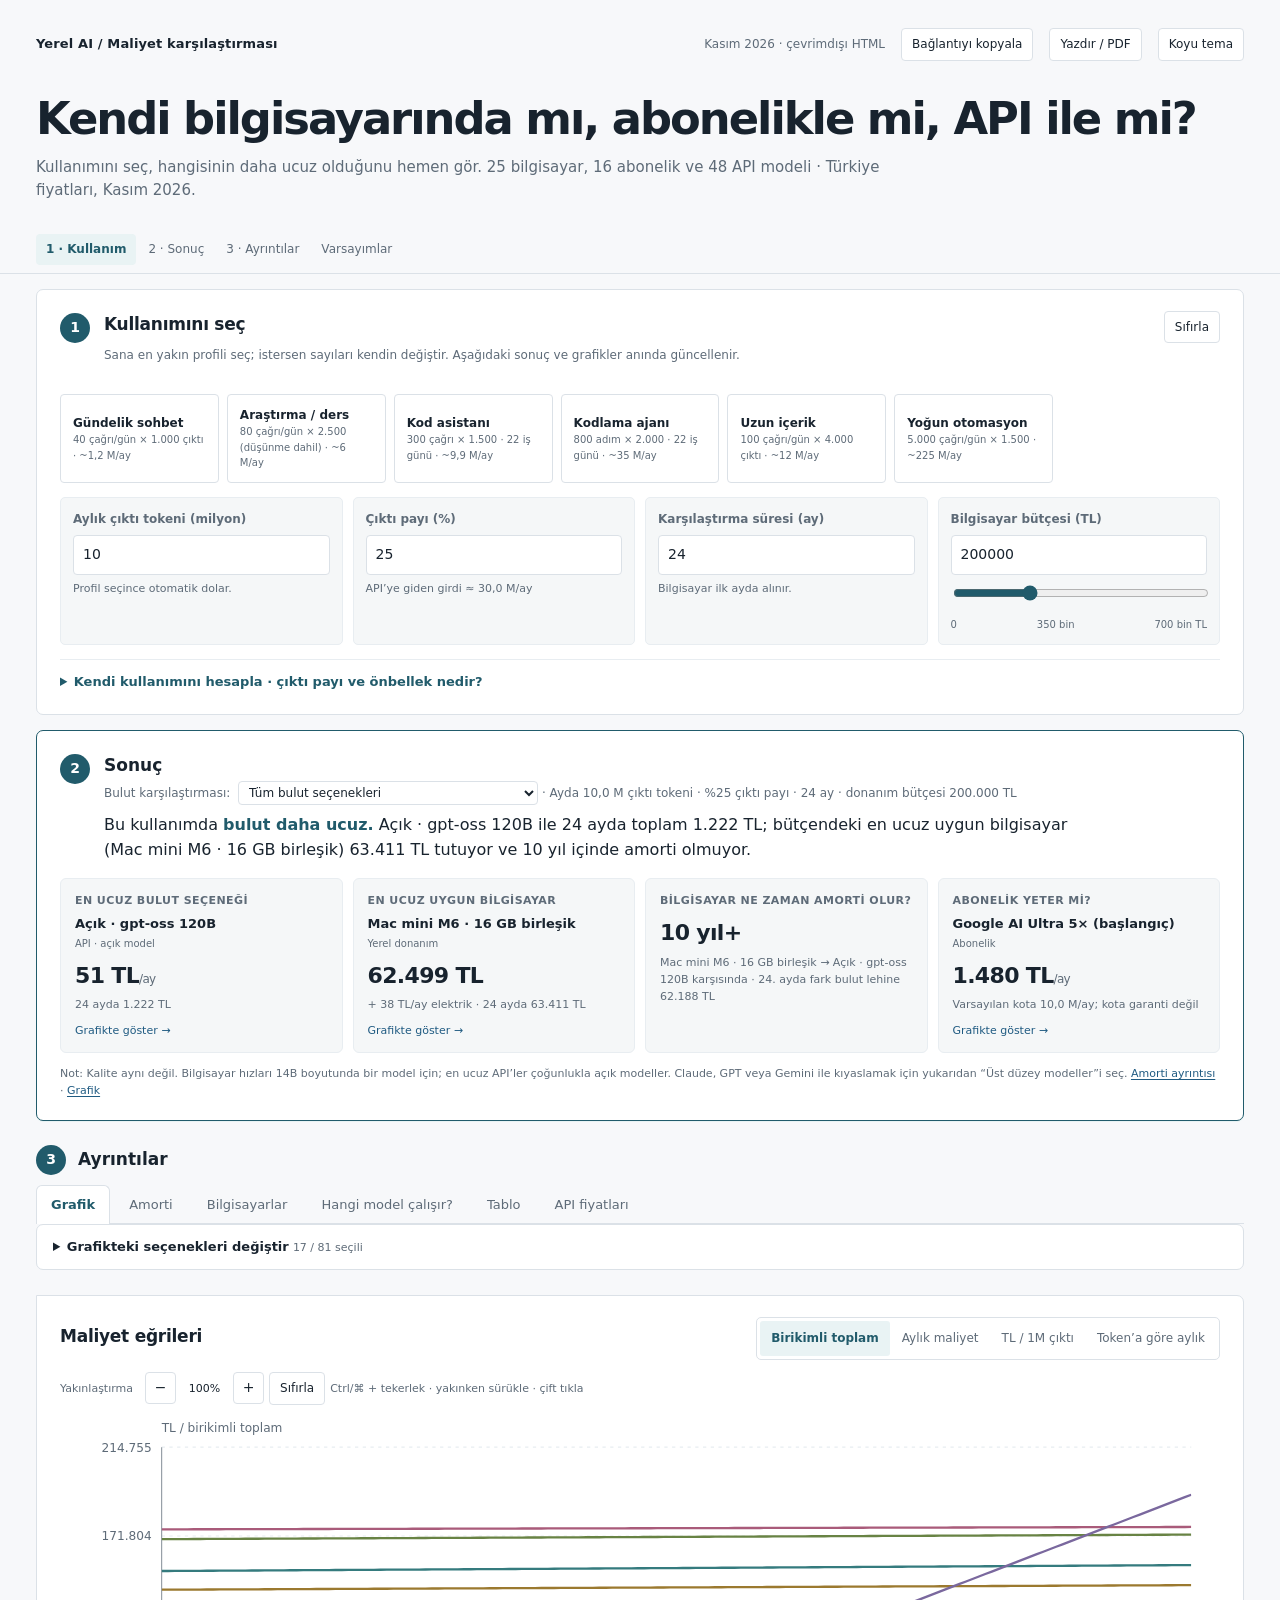
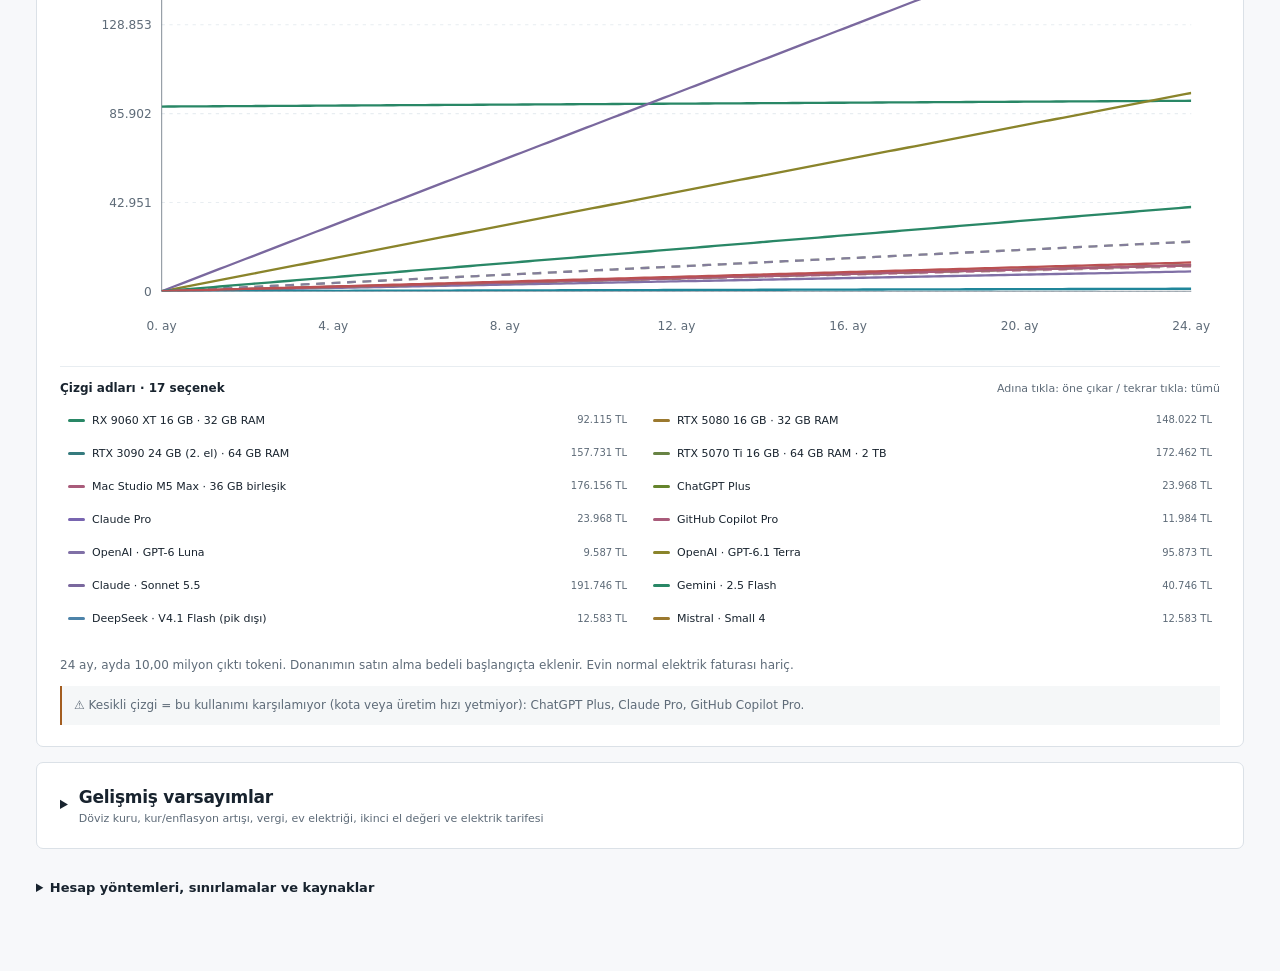
==== commit b33c552e: "Parça fiyatlarını çok mağazalı taramayla güncelle Her parça için stokta en ucuz teklif: Gamegaraj li" ====
--- a/index.html
+++ b/index.html
@@ -265,7 +265,7 @@
 <section class="panel tabpanel" id="breakEven" role="tabpanel" aria-labelledby="be-title"><div class="row-head"><div><h2 id="be-title">Donanım ne zaman kendini amorti eder?</h2><p class="section-intro">Seçtiğin bilgisayar, her abonelik veya API’ye göre kaçıncı ayda daha ucuza gelir?</p></div><div class="be-controls"><div class="be-select"><label for="beHardware">Karşılaştırılacak donanım</label><select id="beHardware"></select></div><div class="be-select"><label for="beScope">Alternatifler</label><select id="beScope"><option value="all">Tüm abonelik ve API’ler</option><option value="api">Yalnızca API’ler</option><option value="subscription">Yalnızca abonelikler</option><option value="chart">Grafikte seçili olanlar</option></select></div></div></div><div id="beHeadline" class="note" aria-live="polite"></div><div class="tablewrap"><table class="be-table"><thead><tr><th>Alternatif</th><th class="numeric">İlk ay gideri</th><th>Başabaş noktası</th><th class="numeric" id="beHorizonHead">Süre sonunda fark</th><th class="numeric">API başabaş kullanımı</th><th>Not</th></tr></thead><tbody id="beBody"></tbody></table></div><button type="button" id="beMore" class="smallbtn" style="margin-top:10px" hidden></button>
 <p class="tiny">“API başabaş kullanımı”: ayda bu miktarın üstünde çıktı üretirsen bilgisayar o API’den ucuza gelir.</p></section>
 <section class="panel tabpanel" id="hardwareSources" role="tabpanel" aria-labelledby="tab-hardwareSources"><div class="row-head"><div><h2>Bilgisayarlar</h2><p class="section-intro">Bütçene uyan bilgisayarlar, ucuzdan pahalıya. Parça listesi ve mağaza bağlantıları kartın içinde.</p></div><span id="catalogueCount" class="tiny"></span></div>
-<div class="hardware-list" id="hardwareCatalogue"></div><details class="more"><summary>Fiyatlar nasıl hesaplandı?</summary><p class="tiny" style="margin-top:14px">Masaüstü sistem fiyatı = ekran kartı + platform (işlemci, anakart, RAM, SSD, güç kaynağı, kasa, soğutucu). Parça fiyatları 1 Kasım 2026’da başta Gamegaraj olmak üzere Vatan, akakçe, letgo ve Apple Türkiye’den alındı; her kartta “Parçalar” altında mağaza ve bağlantı var. ≈ işaretli fiyatlar tek ilan veya geniş fiyat aralığına dayanır. Stok ve fiyatlar hızla değişir. tok/sn değerleri 14B Q4 model içindir ve çoğu tahmindir; 70B modelde hız çok daha düşüktür. Çift GPU’da iki kartın belleği tek havuz değildir; anakart x8/x8 düzeni ve güç kaynağı yeterliliği ayrıca doğrulanmalıdır.</p></details>
+<div class="hardware-list" id="hardwareCatalogue"></div><details class="more"><summary>Fiyatlar nasıl hesaplandı?</summary><p class="tiny" style="margin-top:14px">Masaüstü sistem fiyatı = ekran kartı + platform (işlemci, anakart, RAM, SSD, güç kaynağı, kasa, soğutucu). Parça fiyatları 1 Kasım 2026’da iki ayrı kontrolle alındı (Gamegaraj listesi ve akakçe, Vatan, Sinerji, n11, Hepsiburada, İnceHesap, sahibinden taraması); her parça için stokta olan en ucuz teklif kullanıldı; her kartta “Parçalar” altında mağaza ve bağlantı var. ≈ işaretli fiyatlar tek ilan veya geniş fiyat aralığına dayanır. Stok ve fiyatlar hızla değişir. tok/sn değerleri 14B Q4 model içindir ve çoğu tahmindir; 70B modelde hız çok daha düşüktür. Çift GPU’da iki kartın belleği tek havuz değildir; anakart x8/x8 düzeni ve güç kaynağı yeterliliği ayrıca doğrulanmalıdır.</p></details>
 </section>
 <section class="panel tabpanel" id="modelCompatibility" role="tabpanel" aria-labelledby="modelCompatHeading">
 <div class="row-head"><div><h2 id="modelCompatHeading">Hangi model hangi bilgisayarda çalışır?</h2><p class="section-intro">Bilgisayarı seç: yeşil = ekran kartı belleğine sığar, sarı = yavaş çalışır (RAM’e taşar), kırmızı = sığmaz.</p></div><a class="smallbtn" href="#hardwareSources">Donanımlara dön</a></div>
@@ -313,32 +313,33 @@
 'use strict';
 // BEGIN_CALC
 // Hardware prices (1 Nov 2026). Desktop systems = GPU + platform parts; every part keeps its store and link.
-// Main source: Gamegaraj in-stock listings; cross-checked with Vatan, akakçe, letgo and Apple Türkiye.
+// For each part the cheapest in-stock offer of two checks: Gamegaraj listings (read directly) and a multi-store
+// search (akakçe, Vatan, Sinerji, n11, Hepsiburada, İnceHesap, sahibinden). Apple prices from Apple Türkiye.
 const parts={
- cpu7500f:{short:'Ryzen 5 7500F',name:'AMD Ryzen 5 7500F (MPK)',price:8979,store:'Gamegaraj',url:'https://www.gamegaraj.com/bilgisayar-parcalari/amd-ryzen-5-7500f-37ghz-50ghz-32mb-am5-65w-mpk/'},
- cpu9700x:{short:'Ryzen 7 9700X',name:'AMD Ryzen 7 9700X (tray)',price:16830,store:'Gamegaraj',url:'https://www.gamegaraj.com/bilgisayar-parcalari/amd-ryzen-7-9700x-tray/'},
- moboB650:{short:'B650M anakart',name:'MSI PRO B650M-E (mATX)',price:5940,store:'Gamegaraj',url:'https://www.gamegaraj.com/bilgisayar-parcalari/msi-pro-b650m-e-am5-ddr5-micro-atx-anakart/'},
- moboX870E:{short:'X870E anakart',name:'ASUS TUF X870E-PLUS WIFI (iki PCIe x16 yuvası; x8/x8 doğrulanmadı)',price:24323,store:'Gamegaraj',url:'https://www.gamegaraj.com/bilgisayar-parcalari/asus-tuf-gaming-x870e-plus-wifi-amd-am5-ddr5-atx-anakart/'},
+ cpu7500f:{short:'Ryzen 5 7500F',name:'AMD Ryzen 5 7500F (tray)',price:6799,store:'n11 (akakçe)',url:'https://www.akakce.com/islemci/en-ucuz-amd-ryzen-5-7500f-alti-cekirdek-3-7-ghz-kutusuz-fansiz-fiyati,632236878.html'},
+ cpu9700x:{short:'Ryzen 7 9700X',name:'AMD Ryzen 7 9700X (tray)',price:14200,store:'n11 (akakçe)',url:'https://www.akakce.com/islemci/en-ucuz-amd-ryzen-7-9700x-sekiz-cekirdek-3-8-ghz-fiyati,706818645.html'},
+ moboB650:{short:'B650M anakart',name:'ASUS PRIME B650M-R (mATX)',price:5039,store:'Amazon TR (akakçe)',url:'https://www.akakce.com/anakart/en-ucuz-asus-prime-b650m-r-amd-am5-ddr5-micro-atx-fiyati,520840753.html'},
+ moboX870E:{short:'X870E anakart (x8/x8)',name:'ASUS ProArt X870E-Creator WIFI (iki kartla x8/x8)',price:32099,store:'Hepsiburada (akakçe)',url:'https://www.akakce.com/anakart/en-ucuz-asus-proart-x870e-creator-wi-fi-amd-am5-ddr5-atx-fiyati,741704230.html'},
  ram32:{short:'32 GB DDR5',name:'32 GB DDR5 6000 (2×16)',price:26611,store:'Gamegaraj',url:'https://www.gamegaraj.com/bilgisayar-parcalari/cusu-rd360-rgb-32gb-2x16-6000mhz-cl38-ddr5-masaustu-bilgisayar-ram/'},
  ram64:{short:'64 GB DDR5',name:'64 GB DDR5 5200 (2×32)',price:53222,store:'Gamegaraj',url:'https://www.gamegaraj.com/bilgisayar-parcalari/kingston-beast-64gb-2x32gb-5200mhz-cl36-ddr5-masaustu-bilgisayar-ram/'},
- ssd1:{short:'1 TB SSD',name:'1 TB NVMe SSD',price:8648,store:'Gamegaraj',url:'https://www.gamegaraj.com/bilgisayar-parcalari/twinmos-xtreme-1tb-7500-6800mbs-m2-ssd-nv1tbg42280/'},
- ssd2:{short:'2 TB SSD',name:'2 TB NVMe SSD',price:14199,store:'Gamegaraj',url:'https://www.gamegaraj.com/bilgisayar-parcalari/cusu-cv5000-2tb-52004700mbs-m2-ssd/'},
- psu750:{short:'750 W',name:'750 W 80+ Bronze PSU',price:4485,store:'Gamegaraj',url:'https://www.gamegaraj.com/bilgisayar-parcalari/msi-mag-a750bn-750w-80-bronze-gen5-guc-kaynagi/'},
- psu850:{short:'850 W',name:'850 W 80+ Gold PSU',price:7917,store:'Gamegaraj',url:'https://www.gamegaraj.com/bilgisayar-parcalari/cooler-master-mwe-v3-850w-80-gold-full-moduler-pciegen50-atx31-guc-kaynagi/'},
- psu1200:{short:'1200 W',name:'1200 W 80+ Gold PSU',price:14969,store:'Gamegaraj',url:'https://www.gamegaraj.com/bilgisayar-parcalari/asus-tuf-gaming-1200g-1200w-80-gold-full-moduler-guc-kaynagi/'},
+ ssd1:{short:'1 TB SSD',name:'Kingston NV3 1 TB NVMe',price:7169,store:'Hepsiburada (akakçe)',url:'https://www.akakce.com/ssd/en-ucuz-kingston-nv3-snv3s-1000g-pci-express-4-0-1-tb-m-2-fiyati,733964099.html'},
+ ssd2:{short:'2 TB SSD',name:'Kioxia Exceria Basic 2 TB NVMe',price:13999,store:'n11 (akakçe)',url:'https://www.akakce.com/ssd/en-ucuz-kioxia-exceria-basic-lsf10z002tg8-pci-express-4-0-2-tb-m-2-fiyati,1318519580.html'},
+ psu750:{short:'750 W',name:'Thermaltake Smart BX1 750 W 80+ Bronze',price:3776,store:'n11 (akakçe)',url:'https://www.akakce.com/power-supply/en-ucuz-thermaltake-ps-spd-0750nnsabe-1-smart-serisi-bx1-750w-80-bronze-psu-fiyati,1253456847.html'},
+ psu850:{short:'850 W',name:'MSI MAG A850GL 850 W 80+ Gold',price:6799,store:'n11 (akakçe)',url:'https://www.akakce.com/power-supply/en-ucuz-msi-mag-a850gl-850-w-80-plus-gold-tam-moduler-fiyati,122221010.html'},
+ psu1200:{short:'1200 W',name:'Thermaltake Toughpower GT 1200 W 80+ Gold',price:11766,store:'Sinerji (akakçe)',url:'https://www.akakce.com/power-supply/en-ucuz-thermaltake-toughpower-gt-ps-tpt-1200fnfage-3-gen5-1-1200-w-fiyati,1222010824.html'},
  psu1300:{short:'1300 W',name:'1300 W 80+ Platinum PSU',price:20890,store:'Gamegaraj',url:'https://www.gamegaraj.com/bilgisayar-parcalari/cooler-master-v-platinum-v2-1300w-80-platinum-gen51-fullmoduler-atx31-guc-kaynagi/'},
- caseMid:{name:'Mid tower kasa',price:3746,store:'Gamegaraj',url:'https://www.gamegaraj.com/bilgisayar-parcalari/fsp-cmt591m-argb-4x120mm-midtower-kasa-kasa/'},
+ caseMid:{name:'Sharkoon VK4 ARGB ATX mid tower',price:2494,store:'Sinerji (akakçe)',url:'https://www.akakce.com/bilgisayar-kasasi/en-ucuz-sharkoon-vk4-argb-fanli-atx-oyuncu-kasasi-fiyati,1671030542.html'},
  caseBig:{name:'Geniş mid tower kasa (mesh)',price:4826,store:'Gamegaraj',url:'https://www.gamegaraj.com/bilgisayar-parcalari/cougar-mx430-mesh-rgb-mid-tower-kasa-psu-yok/'},
- cooler:{name:'CPU soğutucu (tahmini)',price:1500,store:'tahmin',url:''},
- gpu9060:{name:'PowerColor Reaper RX 9060 XT 16 GB',price:39620,store:'Gamegaraj',url:'https://www.gamegaraj.com/bilgisayar-parcalari/powercolor-reaper-rx9060xt-16g-a-16gb-128bit-gddr6-ekran-karti/'},
+ cooler:{name:'DeepCool AG400 G2 kule tipi soğutucu',price:2099,store:'İnceHesap',url:'https://www.incehesap.com/deepcool-ag400-g2-120mm-kule-tipi-siyah-islemci-sogutucu-fiyati-93169/'},
+ gpu9060:{name:'XFX RX 9060 XT Swift OC 16 GB',price:35329,store:'Vatan / Hepsiburada (akakçe)',url:'https://www.akakce.com/ekran-karti/en-ucuz-xfx-rx-9060-xt-swift-gaming-edition-oc-rx-96tsw16bq-128-bit-gddr6-16-gb-fiyati,1086042159.html'},
  gpu5060ti:{name:'Inno3D RTX 5060 Ti Twin X2 16 GB',price:45768,store:'Gamegaraj',url:'https://www.gamegaraj.com/bilgisayar-parcalari/inno3d-rtx5060ti-twin-x2-16gb-gddr7-128bit-ekran-karti/'},
  gpu5070:{name:'Inno3D RTX 5070 Twin X2 12 GB',price:49866,store:'Gamegaraj',url:'https://www.gamegaraj.com/bilgisayar-parcalari/inno3d-rtx5070-twin-x2-12gb-gddr7-192bit-ekran-karti/'},
  gpu9070xt:{name:'PowerColor Reaper RX 9070 XT 16 GB',price:56697,store:'Gamegaraj',url:'https://www.gamegaraj.com/bilgisayar-parcalari/powercolor-reaper-rx9070xt-16g-a-16gb-256bit-gddr6-ekran-karti/'},
  gpu5070ti:{name:'Inno3D RTX 5070 Ti X3 OC 16 GB',price:72409,store:'Gamegaraj',url:'https://www.gamegaraj.com/bilgisayar-parcalari/inno3d-rtx5070ti-x3-oc-16gb-white-256bit-gddr7/'},
  gpu5080:{name:'Palit RTX 5080 GamingPro OC 16 GB',price:88803,store:'Gamegaraj',url:'https://www.gamegaraj.com/bilgisayar-parcalari/palit-rtx5080-gamingpro-oc-16gb-256bit-gddr7-ekran-karti/'},
- gpu5090:{name:'Gigabyte RTX 5090 Gaming OC 32 GB (en ucuz ilan; 375–550 bin TL arası)',price:410000,store:'akakçe',url:'https://www.akakce.com/ekran-karti/rtx-5090.html',estimate:true},
- gpuR9700:{name:'Gigabyte Radeon AI PRO R9700 AI TOP 32 GB',price:97999,store:'Vatan',url:'https://www.vatanbilgisayar.com/gigabyte-radeon-ai-pro-r9700-ai-top-32gb-gddr6-256bit-amd-ekran-karti.html'},
- gpu3090used:{name:'RTX 3090 24 GB (ikinci el ilan)',price:48900,store:'letgo',url:'https://www.letgo.com/item/rtx-3090-24-gb-ekran-karti-iid-1720286888',estimate:true}
+ gpu5090:{name:'Gigabyte RTX 5090 AORUS Master ICE 32 GB (hava soğutmalı; en ucuz ilan su bloklu model)',price:407999,store:'akakçe',url:'https://www.akakce.com/ekran-karti/en-ucuz-gigabyte-rtx-5090-aorus-master-ice-32g-gv-n5090aorusm-ice-32gd-512-bit-gddr7-32-gb-fiyati,903115096.html',estimate:true},
+ gpuR9700:{name:'PowerColor Radeon AI PRO R9700 32 GB',price:147912,store:'AI Donanım (akakçe)',url:'https://www.akakce.com/ekran-karti/en-ucuz-powercolor-radeon-ai-pro-r9700-32g-b-gddr6-256bit-fiyati,1698307329.html'},
+ gpu3090used:{name:'RTX 3090 24 GB (2. el, 9 sahibinden ilanının ortancası)',price:57000,store:'sahibinden',url:'https://www.sahibinden.com/ilan/ikinci-el-ve-sifir-alisveris-bilgisayar-masaustu-zotac-arctic-storm-rtx-3090-24gb-ekran-karti-1343991752/detay',estimate:true}
 };
 const platforms={
  p32:['cpu7500f','moboB650','ram32','ssd1','psu750','caseMid','cooler'],
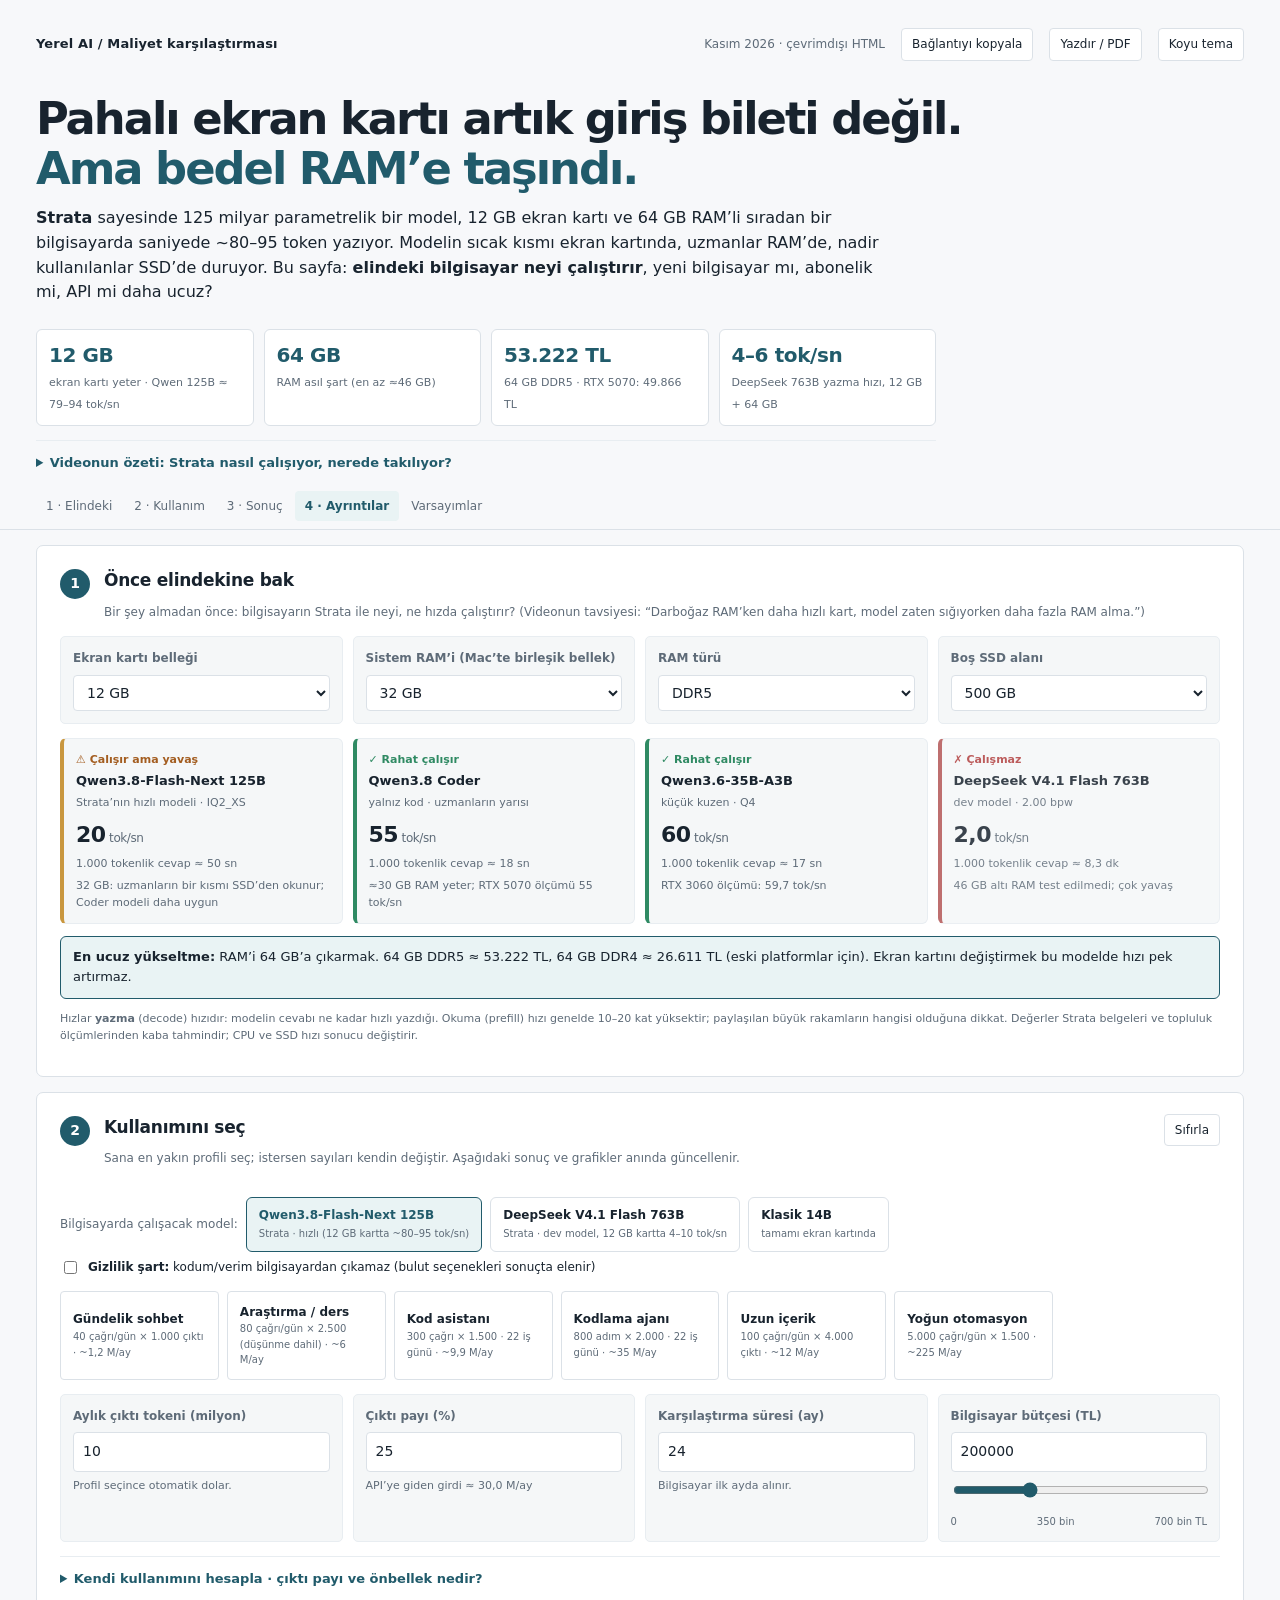
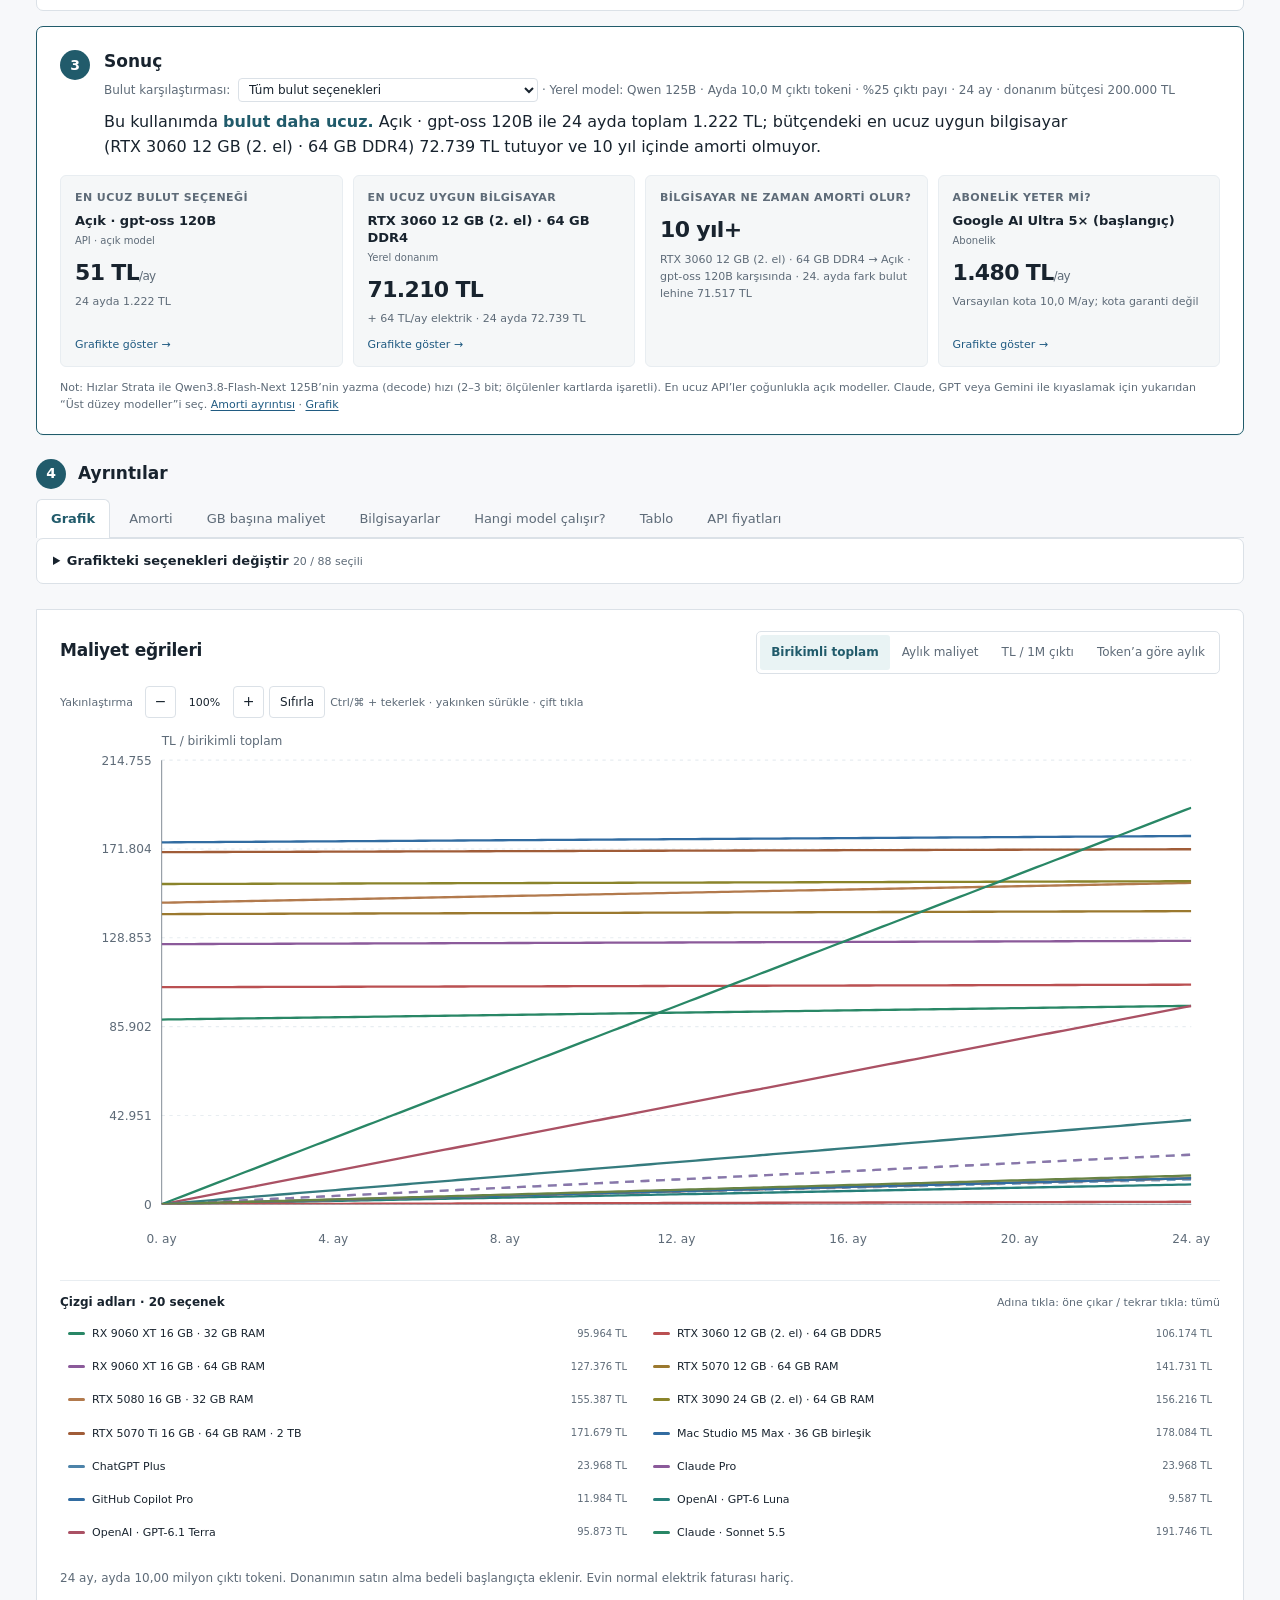
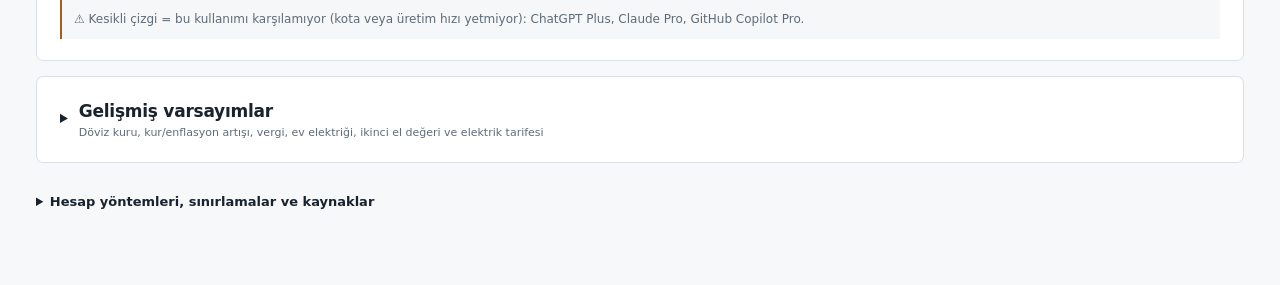
==== commit 209ef480: "Siteyi Strata videosunun mantığı etrafında yeniden kur Kai'nin 'You Don't Need an Expensive GPU Anym" ====
--- a/index.html
+++ b/index.html
@@ -210,12 +210,63 @@
 .foot details>summary{cursor:pointer;color:var(--text);font-size:13px}
 details.more>summary{list-style-position:inside}
 #capacityWarning[hidden]{display:none}
+
+.hero-sub{font-size:16px!important;color:var(--text)!important;max-width:860px}
+.hero-facts{display:grid;grid-template-columns:repeat(4,minmax(0,1fr));gap:10px;max-width:900px;margin:4px 0 6px}
+.hero-facts div{background:var(--panel);border:1px solid var(--border);border-radius:6px;padding:10px 12px}
+.hero-facts b{display:block;font-size:20px;letter-spacing:-.02em;color:var(--accent)}.hero-facts span{font-size:11px;color:var(--muted)}
+.hero-more{max-width:900px;margin-bottom:10px}.hero-list{margin:8px 0;padding-left:18px;font-size:13px;color:var(--text)}.hero-list li{margin:4px 0}
+.model-toggle{display:flex;flex-wrap:wrap;gap:8px;align-items:center;margin:14px 0 4px;font-size:12px;color:var(--muted)}
+.model-toggle button{border:1px solid var(--border);background:var(--panel);border-radius:6px;padding:8px 12px;text-align:left;color:var(--text)}
+.model-toggle button b{display:block;font-size:12px}.model-toggle button small{font-size:10px;color:var(--muted)}
+.model-toggle button[aria-pressed="true"]{border-color:var(--accent);background:var(--accent-bg)}.model-toggle button[aria-pressed="true"] b{color:var(--accent)}
+.strata-line{font-size:11px}.strata-line.ok{color:var(--accent)}.strata-line.slow{color:var(--warn)}
+@media(max-width:700px){.hero-facts{grid-template-columns:repeat(2,minmax(0,1fr))}}
+
+.h1-sub{color:var(--accent)}
+.mine-fields{grid-template-columns:repeat(4,minmax(0,1fr))}
+.mine-grid{display:grid;grid-template-columns:repeat(4,minmax(0,1fr));gap:10px;margin-top:14px}
+.mine-card{display:flex;flex-direction:column;gap:3px;border:1px solid var(--line);border-left:4px solid var(--border);border-radius:6px;padding:12px;background:var(--soft);min-width:0}
+.mine-card.ok{border-left-color:#2f8a63}.mine-card.slow{border-left-color:#c9973f}.mine-card.no{border-left-color:#b35656;opacity:.85}
+.mine-status{font-size:11px;font-weight:650}.mine-card.ok .mine-status{color:#2f8a63}.mine-card.slow .mine-status{color:var(--warn)}.mine-card.no .mine-status{color:var(--bad)}
+.mine-card b{font-size:13px}.mine-card strong{font-size:22px;letter-spacing:-.02em;margin-top:4px}.mine-card strong span{font-size:12px;font-weight:500;color:var(--muted)}
+.mine-card small{font-size:11px;color:var(--muted)}.mine-note{margin-top:2px}
+.mine-tip{grid-column:1/-1;margin:2px 0 0;background:var(--accent-bg);border:1px solid var(--accent);border-radius:6px;padding:10px 12px;font-size:13px}
+.privacy-toggle{display:flex;gap:8px;align-items:flex-start;font-size:12px;color:var(--text);margin:6px 0 2px}
+.strata-box{display:grid;grid-template-columns:1fr 1fr;gap:4px 10px;background:var(--panel);border:1px solid var(--line);border-radius:5px;padding:7px 9px;font-size:11px}
+.strata-box span{font-variant-numeric:tabular-nums}.strata-box .ok{color:#2f8a63}.strata-box .slow{color:var(--warn)}.strata-box .no{color:var(--bad)}.strata-box small{grid-column:1/-1;color:var(--muted);font-size:10px}
+.tier-table{min-width:640px}.tier-table td{vertical-align:top}.tier-h3{font-size:14px;margin:18px 0 6px}
+@media(max-width:1100px){.mine-grid,.mine-fields{grid-template-columns:repeat(2,minmax(0,1fr))}}
+@media(max-width:480px){.mine-grid,.mine-fields{grid-template-columns:1fr}}
 </style></head>
 <body><div class="wrap">
-<header><div class="heading"><div class="logo">Yerel AI / Maliyet karşılaştırması</div><div class="header-actions"><span class="date">Kasım 2026 · çevrimdışı HTML</span><button id="shareLink" class="smallbtn" type="button" title="Mevcut senaryoyu içeren bağlantıyı kopyalar">Bağlantıyı kopyala</button><button id="printPage" class="smallbtn" type="button">Yazdır / PDF</button><button id="themeToggle" class="smallbtn" type="button" aria-label="Koyu temaya geç">Koyu tema</button></div></div><h1>Kendi bilgisayarında mı, abonelikle mi, API ile mi?</h1><p>Kullanımını seç, hangisinin daha ucuz olduğunu hemen gör. 25 bilgisayar, 16 abonelik ve 48 API modeli · Türkiye fiyatları, Kasım 2026.</p></header>
-<nav class="toc" id="toc" aria-label="Sayfa bölümleri"><a href="#step1">1 · Kullanım</a><a href="#verdict">2 · Sonuç</a><a href="#details">3 · Ayrıntılar</a><a href="#advanced">Varsayımlar</a></nav>
+<header><div class="heading"><div class="logo">Yerel AI / Maliyet karşılaştırması</div><div class="header-actions"><span class="date">Kasım 2026 · çevrimdışı HTML</span><button id="shareLink" class="smallbtn" type="button" title="Mevcut senaryoyu içeren bağlantıyı kopyalar">Bağlantıyı kopyala</button><button id="printPage" class="smallbtn" type="button">Yazdır / PDF</button><button id="themeToggle" class="smallbtn" type="button" aria-label="Koyu temaya geç">Koyu tema</button></div></div><h1>Pahalı ekran kartı artık giriş bileti değil.<br><span class="h1-sub">Ama bedel RAM’e taşındı.</span></h1>
+<p class="hero-sub"><b>Strata</b> sayesinde 125 milyar parametrelik bir model, 12 GB ekran kartı ve 64 GB RAM’li sıradan bir bilgisayarda saniyede ~80–95 token yazıyor. Modelin sıcak kısmı ekran kartında, uzmanlar RAM’de, nadir kullanılanlar SSD’de duruyor. Bu sayfa: <b>elindeki bilgisayar neyi çalıştırır</b>, yeni bilgisayar mı, abonelik mi, API mi daha ucuz?</p>
+<div class="hero-facts" id="heroFacts"></div>
+<details class="more hero-more"><summary>Videonun özeti: Strata nasıl çalışıyor, nerede takılıyor?</summary><ul class="hero-list">
+<li><b>Üç katman:</b> Mixture-of-Experts modellerde her kelime için uzmanların küçük bir kısmı kullanılır. Strata sık kullanılanı ekran kartına, sonrakini RAM’e, nadir olanı SSD’ye koyar. Ekran kartı modelin tamamını değil, yalnızca sıcak kısmını tutar.</li>
+<li><b>Okuma ≠ yazma:</b> Viral “12 GB kartta DeepSeek 100+ tok/sn” rakamı <i>okuma</i> (prefill) hızıydı. Aynı makinede <i>yazma</i> (decode) 4–6 tok/sn: 1.000 tokenlik cevap ≈ 3,5 dakika. Qwen 125B ise aynı kartta ~94 tok/sn: ≈ 11 saniye.</li>
+<li><b>Darboğaz kaydı:</b> Model ekran kartına sığmayınca ekran kartı beklemeye başlar; CPU, RAM ve SSD belirleyici olur. 2021’in RTX 3060’ı DeepSeek’te RTX 5070’i geçebiliyor; 32 GB’lık eski bir sunucu kartı RTX 5090’a yetişebiliyor. Önemli olan GB kapasitesi, çip hızı değil.</li>
+<li><b>RAM pahalandı:</b> 64 GB DDR5 bir yılda ~6 kat pahalandı. Türkiye’de 64 GB DDR5, bir RTX 5070’ten pahalı. DDR4 GB başına yaklaşık yarı fiyat, yarı hız; bu iş için kapasite genelde hızdan önemli.</li>
+<li><b>Kirala:</b> DeepSeek’i 12 GB kartla yerelde çalıştırmak yerine API’den kiralamak çoğu kişi için çok daha ucuz. İstisna gizlilik: kod makineden çıkamıyorsa tek seçenek yerel.</li>
+<li><b>RAM’e göre:</b> 16 GB → yavaş ama çalışır (≈8 tok/sn) · 32 GB → Coder ve Qwen3.6-35B hızlı · 64 GB → Strata’nın hedefi, Qwen 125B rahat · 128 GB+ → DeepSeek gerçekten kullanılabilir (≈29–40 tok/sn).</li></ul>
+<p class="tiny">Kaynaklar: <a href="https://www.youtube.com/watch?v=mED-boddeWI" target="_blank" rel="noopener">Kai — “You Don’t Need an Expensive GPU Anymore (Strata 100 tok/s)”</a> · <a href="https://github.com/Niko1221/Strata" target="_blank" rel="noopener">Strata (GitHub)</a> · <a href="https://github.com/Niko1221/Strata/blob/main/docs/MODELS.md" target="_blank" rel="noopener">Bellek ve hız tabloları</a> · <a href="https://github.com/Niko1221/Strata/blob/main/docs/DEEPSEEK41.md" target="_blank" rel="noopener">DeepSeek ölçümleri</a> · <a href="https://github.com/Niko1221/Strata/blob/main/docs/COMMUNITY_BENCHMARKS.md" target="_blank" rel="noopener">Topluluk ölçümleri</a></p></details></header>
+<nav class="toc" id="toc" aria-label="Sayfa bölümleri"><a href="#mine">1 · Elindeki</a><a href="#step1">2 · Kullanım</a><a href="#verdict">3 · Sonuç</a><a href="#details">4 · Ayrıntılar</a><a href="#advanced">Varsayımlar</a></nav>
+<section class="panel step" id="mine" aria-labelledby="mine-title">
+<div class="step-head"><span class="step-no" aria-hidden="true">1</span><div><h2 id="mine-title">Önce elindekine bak</h2><p class="section-intro">Bir şey almadan önce: bilgisayarın Strata ile neyi, ne hızda çalıştırır? (Videonun tavsiyesi: “Darboğaz RAM’ken daha hızlı kart, model zaten sığıyorken daha fazla RAM alma.”)</p></div></div>
+<div class="fieldgrid mine-fields">
+<div class="field"><label for="myVram">Ekran kartı belleği</label><select id="myVram" data-def="12"><option value="0">Yok / Mac</option><option value="8">8 GB</option><option value="12" selected>12 GB</option><option value="16">16 GB</option><option value="24">24 GB</option><option value="32">32 GB</option><option value="48">48 GB</option></select></div>
+<div class="field"><label for="myRam">Sistem RAM’i (Mac’te birleşik bellek)</label><select id="myRam" data-def="32"><option value="16">16 GB</option><option value="24">24 GB</option><option value="32" selected>32 GB</option><option value="48">48 GB</option><option value="64">64 GB</option><option value="96">96 GB</option><option value="128">128 GB</option><option value="192">192 GB</option><option value="256">256 GB</option></select></div>
+<div class="field"><label for="myRamType">RAM türü</label><select id="myRamType" data-def="DDR5"><option value="DDR5" selected>DDR5</option><option value="DDR4">DDR4</option><option value="unified">Mac (birleşik bellek)</option></select></div>
+<div class="field"><label for="mySsd">Boş SSD alanı</label><select id="mySsd" data-def="500"><option value="100">100 GB</option><option value="250">250 GB</option><option value="500" selected>500 GB</option><option value="1000">1 TB</option><option value="2000">2 TB</option></select></div>
+</div>
+<div id="mineResult" class="mine-grid" aria-live="polite"></div>
+<p class="tiny">Hızlar <b>yazma</b> (decode) hızıdır: modelin cevabı ne kadar hızlı yazdığı. Okuma (prefill) hızı genelde 10–20 kat yüksektir; paylaşılan büyük rakamların hangisi olduğuna dikkat. Değerler Strata belgeleri ve topluluk ölçümlerinden kaba tahmindir; CPU ve SSD hızı sonucu değiştirir.</p>
+</section>
 <section class="panel step" id="step1" aria-labelledby="settings-title">
-<div class="step-head"><span class="step-no" aria-hidden="true">1</span><div><h2 id="settings-title">Kullanımını seç</h2><p class="section-intro">Sana en yakın profili seç; istersen sayıları kendin değiştir. Aşağıdaki sonuç ve grafikler anında güncellenir.</p></div><button class="smallbtn" id="reset" type="button">Sıfırla</button></div>
+<div class="step-head"><span class="step-no" aria-hidden="true">2</span><div><h2 id="settings-title">Kullanımını seç</h2><p class="section-intro">Sana en yakın profili seç; istersen sayıları kendin değiştir. Aşağıdaki sonuç ve grafikler anında güncellenir.</p></div><button class="smallbtn" id="reset" type="button">Sıfırla</button></div>
+<div class="model-toggle" role="group" aria-label="Bilgisayarda çalışacak model"><span>Bilgisayarda çalışacak model:</span><button type="button" data-local-model="strata" aria-pressed="true"><b>Qwen3.8-Flash-Next 125B</b><small>Strata · hızlı (12 GB kartta ~80–95 tok/sn)</small></button><button type="button" data-local-model="deepseek" aria-pressed="false"><b>DeepSeek V4.1 Flash 763B</b><small>Strata · dev model, 12 GB kartta 4–10 tok/sn</small></button><button type="button" data-local-model="dense14" aria-pressed="false"><b>Klasik 14B</b><small>tamamı ekran kartında</small></button></div>
+<label class="privacy-toggle"><input type="checkbox" id="privacyOnly"> <span><b>Gizlilik şart:</b> kodum/verim bilgisayardan çıkamaz (bulut seçenekleri sonuçta elenir)</span></label>
 <div class="guide-presets" aria-label="Örnek aylık kullanım profilleri">
 <button type="button" data-usage-preset="casual"><b>Gündelik sohbet</b><small>40 çağrı/gün × 1.000 çıktı · ~1,2 M/ay</small></button>
 <button type="button" data-usage-preset="study"><b>Araştırma / ders</b><small>80 çağrı/gün × 2.500 (düşünme dahil) · ~6 M/ay</small></button>
@@ -257,13 +308,14 @@
 </div></details>
 </section>
 <section class="verdict" id="verdict" aria-labelledby="verdict-title" aria-live="polite"></section>
-<section class="details-area" id="details" aria-labelledby="details-title"><div class="details-head"><span class="step-no" aria-hidden="true">3</span><h2 id="details-title">Ayrıntılar</h2></div><div class="tabbar" role="tablist" aria-label="Ayrıntı bölümleri"><button type="button" role="tab" id="tab-chartSection" aria-controls="chartSection" data-tab="chartSection">Grafik</button><button type="button" role="tab" id="tab-breakEven" aria-controls="breakEven" data-tab="breakEven">Amorti</button><button type="button" role="tab" id="tab-hardwareSources" aria-controls="hardwareSources" data-tab="hardwareSources">Bilgisayarlar</button><button type="button" role="tab" id="tab-modelCompatibility" aria-controls="modelCompatibility" data-tab="modelCompatibility">Hangi model çalışır?</button><button type="button" role="tab" id="tab-costTableSection" aria-controls="costTableSection" data-tab="costTableSection">Tablo</button><button type="button" role="tab" id="tab-apiSection" aria-controls="apiSection" data-tab="apiSection">API fiyatları</button></div>
+<section class="details-area" id="details" aria-labelledby="details-title"><div class="details-head"><span class="step-no" aria-hidden="true">4</span><h2 id="details-title">Ayrıntılar</h2></div><div class="tabbar" role="tablist" aria-label="Ayrıntı bölümleri"><button type="button" role="tab" id="tab-chartSection" aria-controls="chartSection" data-tab="chartSection">Grafik</button><button type="button" role="tab" id="tab-breakEven" aria-controls="breakEven" data-tab="breakEven">Amorti</button><button type="button" role="tab" id="tab-tierCost" aria-controls="tierCost" data-tab="tierCost">GB başına maliyet</button><button type="button" role="tab" id="tab-hardwareSources" aria-controls="hardwareSources" data-tab="hardwareSources">Bilgisayarlar</button><button type="button" role="tab" id="tab-modelCompatibility" aria-controls="modelCompatibility" data-tab="modelCompatibility">Hangi model çalışır?</button><button type="button" role="tab" id="tab-costTableSection" aria-controls="costTableSection" data-tab="costTableSection">Tablo</button><button type="button" role="tab" id="tab-apiSection" aria-controls="apiSection" data-tab="apiSection">API fiyatları</button></div>
 <section class="maincols tabpanel" id="chartSection" role="tabpanel" aria-labelledby="tab-chartSection">
 <div class="panel chart-panel"><div class="row-head"><div><h2>Maliyet eğrileri</h2></div><div class="segmented" id="mode" role="group" aria-label="Grafik türü"><button type="button" data-mode="total" class="active">Birikimli toplam</button><button type="button" data-mode="monthly">Aylık maliyet</button><button type="button" data-mode="perM">TL / 1M çıktı</button><button type="button" data-mode="tokens">Token’a göre aylık</button></div></div><div class="chart-tools" id="chartZoomTools" role="group" aria-label="Grafik yakınlaştırma"><span class="zoom-label">Yakınlaştırma</span><button id="zoomOut" class="toolbutton" type="button" aria-label="Grafiği uzaklaştır">−</button><span id="zoomReadout" class="zoom-readout" aria-live="polite">100%</span><button id="zoomIn" class="toolbutton" type="button" aria-label="Grafiği yakınlaştır">+</button><button id="zoomReset" class="smallbtn" type="button">Sıfırla</button><span class="tiny">Ctrl/⌘ + tekerlek · yakınken sürükle · çift tıkla</span></div><div id="barScaleTools" class="bar-scale-tools" hidden><label for="monthlyScale">Çubuk ölçeği</label><select id="monthlyScale" aria-label="Aylık çubuk grafik ölçeği"><option value="log" selected>Logaritmik</option><option value="linear">Doğrusal</option></select><small id="monthlyScaleNote">Logaritmik uzunluk küçük değerleri görünür kılar; gerçek tutarlar sağdadır.</small></div><div id="tokenTools" class="bar-scale-tools" hidden><label for="tokenScale">Ölçek</label><select id="tokenScale"><option value="log" selected>Logaritmik (iki eksen)</option><option value="linear">Doğrusal</option></select><label for="tokenXmax">Yatay eksen</label><select id="tokenXmax"><option value="auto" selected>Otomatik</option><option value="1">0–1 M</option><option value="5">0–5 M</option><option value="10">0–10 M</option><option value="25">0–25 M</option><option value="50">0–50 M</option><option value="100">0–100 M</option><option value="250">0–250 M</option><option value="500">0–500 M</option></select><label for="tokenHw">Donanım bedeli</label><select id="tokenHw"><option value="amortize" selected>Süreye bölünmüş aylık pay</option><option value="none">Hariç (yalnız elektrik)</option></select><small id="tokenToolsNote"></small></div><div class="chart-scroll"><div class="chart-frame" id="mainChart"><svg id="svgChart" viewBox="0 0 1050 490" role="img" aria-label="Sistemlerin birikimli maliyet çizgileri"></svg><div id="monthlyBars" class="monthly-bar-chart" role="img" aria-label="Aylık maliyetleri düşükten yükseğe gösteren isimli çubuk grafik" hidden></div></div><div id="tooltip" class="chartTip" role="status"></div></div><div id="chartLegend" class="chart-legend" aria-label="Grafik çizgi adları ve değerleri"></div><p class="chart-note" id="chartNote"></p><div class="note warn" id="capacityWarning" style="margin-top:12px"></div></div>
 <details class="panel series-picker"><summary><b>Grafikteki seçenekleri değiştir</b> <span id="selectedCount" class="tiny"></span></summary><input id="filterSearch" class="filtersearch" type="search" placeholder="GPU, abonelik, API, açık ara..." aria-label="Serilerde ara"><div class="filtercontrols"><button class="chip on" type="button" data-category="local">Donanım</button><button class="chip on" type="button" data-category="subscription">Abonelik</button><button class="chip on" type="button" data-category="api">API</button></div><div class="filtercontrols"><button id="allToggle" class="smallbtn" type="button">Tümünü seç</button><button id="noneToggle" class="smallbtn" type="button">Tümünü kaldır</button></div><div id="lines" class="filters" aria-label="Çizgi seçimi"></div><p class="tiny">Kesik çizgi = senaryo hedefi karşılanamıyor; çizilen maliyet o kullanımın sağlanacağını göstermez. ≈ = varsayımsal hız / maliyet. Abonelikler <b>sınırsız değildir</b>.</p></details>
 </section>
 <section class="panel tabpanel" id="breakEven" role="tabpanel" aria-labelledby="be-title"><div class="row-head"><div><h2 id="be-title">Donanım ne zaman kendini amorti eder?</h2><p class="section-intro">Seçtiğin bilgisayar, her abonelik veya API’ye göre kaçıncı ayda daha ucuza gelir?</p></div><div class="be-controls"><div class="be-select"><label for="beHardware">Karşılaştırılacak donanım</label><select id="beHardware"></select></div><div class="be-select"><label for="beScope">Alternatifler</label><select id="beScope"><option value="all">Tüm abonelik ve API’ler</option><option value="api">Yalnızca API’ler</option><option value="subscription">Yalnızca abonelikler</option><option value="chart">Grafikte seçili olanlar</option></select></div></div></div><div id="beHeadline" class="note" aria-live="polite"></div><div class="tablewrap"><table class="be-table"><thead><tr><th>Alternatif</th><th class="numeric">İlk ay gideri</th><th>Başabaş noktası</th><th class="numeric" id="beHorizonHead">Süre sonunda fark</th><th class="numeric">API başabaş kullanımı</th><th>Not</th></tr></thead><tbody id="beBody"></tbody></table></div><button type="button" id="beMore" class="smallbtn" style="margin-top:10px" hidden></button>
 <p class="tiny">“API başabaş kullanımı”: ayda bu miktarın üstünde çıktı üretirsen bilgisayar o API’den ucuza gelir.</p></section>
+<section class="panel tabpanel" id="tierCost" role="tabpanel" aria-labelledby="tab-tierCost"><h2>Üç katman: GB başına ne ödüyorsun?</h2><p class="section-intro">Videonun asıl sorusu “hangi ekran kartı?” değil: “model her katmanda kaç GB ister ve GB başına ne ödüyorum?” Türkiye fiyatlarıyla:</p><div id="tierCostBody"></div></section>
 <section class="panel tabpanel" id="hardwareSources" role="tabpanel" aria-labelledby="tab-hardwareSources"><div class="row-head"><div><h2>Bilgisayarlar</h2><p class="section-intro">Bütçene uyan bilgisayarlar, ucuzdan pahalıya. Parça listesi ve mağaza bağlantıları kartın içinde.</p></div><span id="catalogueCount" class="tiny"></span></div>
 <div class="hardware-list" id="hardwareCatalogue"></div><details class="more"><summary>Fiyatlar nasıl hesaplandı?</summary><p class="tiny" style="margin-top:14px">Masaüstü sistem fiyatı = ekran kartı + platform (işlemci, anakart, RAM, SSD, güç kaynağı, kasa, soğutucu). Parça fiyatları 1 Kasım 2026’da iki ayrı kontrolle alındı (Gamegaraj listesi ve akakçe, Vatan, Sinerji, n11, Hepsiburada, İnceHesap, sahibinden taraması); her parça için stokta olan en ucuz teklif kullanıldı; her kartta “Parçalar” altında mağaza ve bağlantı var. ≈ işaretli fiyatlar tek ilan veya geniş fiyat aralığına dayanır. Stok ve fiyatlar hızla değişir. tok/sn değerleri 14B Q4 model içindir ve çoğu tahmindir; 70B modelde hız çok daha düşüktür. Çift GPU’da iki kartın belleği tek havuz değildir; anakart x8/x8 düzeni ve güç kaynağı yeterliliği ayrıca doğrulanmalıdır.</p></details>
 </section>
@@ -339,42 +391,55 @@
  gpu5080:{name:'Palit RTX 5080 GamingPro OC 16 GB',price:88803,store:'Gamegaraj',url:'https://www.gamegaraj.com/bilgisayar-parcalari/palit-rtx5080-gamingpro-oc-16gb-256bit-gddr7-ekran-karti/'},
  gpu5090:{name:'Gigabyte RTX 5090 AORUS Master ICE 32 GB (hava soğutmalı; en ucuz ilan su bloklu model)',price:407999,store:'akakçe',url:'https://www.akakce.com/ekran-karti/en-ucuz-gigabyte-rtx-5090-aorus-master-ice-32g-gv-n5090aorusm-ice-32gd-512-bit-gddr7-32-gb-fiyati,903115096.html',estimate:true},
  gpuR9700:{name:'PowerColor Radeon AI PRO R9700 32 GB',price:147912,store:'AI Donanım (akakçe)',url:'https://www.akakce.com/ekran-karti/en-ucuz-powercolor-radeon-ai-pro-r9700-32g-b-gddr6-256bit-fiyati,1698307329.html'},
+ gpu3060used:{name:'RTX 3060 12 GB (2. el; yurt dışı ortalama 290 $ × kur, Türkiye ilanı doğrulanmadı)',price:14500,store:'tahmin',url:'https://resaleprices.com/gpu/nvidia-rtx-3060',estimate:true},
+ cpu5500:{short:'Ryzen 5 5500 (AM4)',name:'AMD Ryzen 5 5500 (AM4, tray)',price:4900,store:'Gamegaraj',url:'https://www.gamegaraj.com/bilgisayar-parcalari/amd-ryzen-5-5500-36ghz-42ghz-19mb-am4-65w-tray/'},
+ moboA520:{short:'A520 anakart',name:'Biostar A520MHP (AM4, DDR4)',price:2831,store:'Gamegaraj',url:'https://www.gamegaraj.com/bilgisayar-parcalari/biostar-a520mhp-ddr4-4400mhz-am4-matx-anakart/'},
+ ram64ddr4:{short:'64 GB DDR4',name:'64 GB DDR4 3600 (2×32) · stokta yok',price:26611,store:'Gamegaraj',url:'https://www.gamegaraj.com/bilgisayar-parcalari/gskill-ripjawsv-64gb-2x32-3600mhz-cl18-ddr4-masaustu-ram/',estimate:true},
  gpu3090used:{name:'RTX 3090 24 GB (2. el, 9 sahibinden ilanının ortancası)',price:57000,store:'sahibinden',url:'https://www.sahibinden.com/ilan/ikinci-el-ve-sifir-alisveris-bilgisayar-masaustu-zotac-arctic-storm-rtx-3090-24gb-ekran-karti-1343991752/detay',estimate:true}
 };
 const platforms={
  p32:['cpu7500f','moboB650','ram32','ssd1','psu750','caseMid','cooler'],
  p32g:['cpu7500f','moboB650','ram32','ssd1','psu850','caseMid','cooler'],
+ p64d4:['cpu5500','moboA520','ram64ddr4','ssd2','psu750','caseMid','cooler'],
+ p64e:['cpu7500f','moboB650','ram64','ssd2','psu850','caseMid','cooler'],
  p64:['cpu9700x','moboB650','ram64','ssd2','psu850','caseMid','cooler'],
  p64x:['cpu9700x','moboB650','ram64','ssd2','psu1200','caseBig','cooler'],
  pDual:['cpu9700x','moboX870E','ram64','ssd2','psu1300','caseBig','cooler']
 };
 const apple=(name,price,url)=>[{name,price,store:'Apple Türkiye',url}];
 const systems = [
-{id:'macm6',name:'Mac mini M6 · 16 GB birleşik',ram:16,vram:0,tps:14,watts:40,estimated:true,buy:apple('Mac mini M6 16 GB / 256 GB',62499,'https://www.apple.com/tr/shop/buy-mac/mac-mini/m6-%C3%A7ip-12-%C3%A7ekirdekli-cpu-12-%C3%A7ekirdekli-gpu-16-gb-bellek-256gb-depolama')},
-{id:'macm6_24',name:'Mac mini M6 · 24 GB birleşik',ram:24,vram:0,tps:14,watts:40,estimated:true,buy:apple('Mac mini M6 24 GB / 256 GB (512 GB: 90.499 TL)',76499,'https://www.apple.com/tr/shop/buy-mac/mac-mini/m6-%C3%A7ip-12-%C3%A7ekirdekli-cpu-12-%C3%A7ekirdekli-gpu-24-gb-bellek-256gb-depolama')},
-{id:'macm6_32',name:'Mac mini M6 · 32 GB birleşik',ram:32,vram:0,tps:14,watts:40,estimated:true,buy:apple('Mac mini M6 32 GB / 256 GB (512 GB: 104.499 TL)',90499,'https://www.apple.com/tr/shop/buy-mac/mac-mini/m6-%C3%A7ip-12-%C3%A7ekirdekli-cpu-12-%C3%A7ekirdekli-gpu-32-gb-bellek-256gb-depolama')},
-{id:'rx9060',name:'RX 9060 XT 16 GB · 32 GB RAM',ram:32,vram:16,tps:28.5,watts:250,estimated:true,gpu:'gpu9060',platform:'p32'},
-{id:'rtx5060',name:'RTX 5060 Ti 16 GB · 32 GB RAM',ram:32,vram:16,tps:32.9,watts:290,gpu:'gpu5060ti',platform:'p32'},
-{id:'rtx5070',name:'RTX 5070 12 GB · 32 GB RAM',ram:32,vram:12,tps:40.6,watts:350,gpu:'gpu5070',platform:'p32'},
-{id:'rx9070',name:'RX 9070 XT 16 GB · 32 GB RAM',ram:32,vram:16,tps:54.3,watts:410,estimated:true,gpu:'gpu9070xt',platform:'p32'},
-{id:'mac24',name:'Mac mini M5 Pro · 24 GB birleşik',ram:24,vram:0,tps:25.5,watts:100,estimated:true,buy:apple('Mac mini M5 Pro 24 GB / 512 GB',119999,'https://www.apple.com/tr/shop/buy-mac/mac-mini')},
-{id:'rtx5070ti32',name:'RTX 5070 Ti 16 GB · 32 GB RAM',ram:32,vram:16,tps:58,watts:400,gpu:'gpu5070ti',platform:'p32g'},
-{id:'mac48',name:'Mac mini M5 Pro · 48 GB birleşik',ram:48,vram:0,tps:25.5,watts:100,estimated:true,buy:apple('Mac mini M5 Pro 15/16 · 48 GB / 512 GB',161999,'https://www.apple.com/tr/shop/buy-mac/mac-mini/m5-pro-%C3%A7ip-15-%C3%A7ekirdekli-cpu-16-%C3%A7ekirdekli-gpu-48-gb-bellek-512gb-depolama')},
-{id:'rtx3090',name:'RTX 3090 24 GB (2. el) · 64 GB RAM',ram:64,vram:24,tps:52.1,watts:470,estimated:true,gpu:'gpu3090used',platform:'p64'},
-{id:'rtx5080_32',name:'RTX 5080 16 GB · 32 GB RAM',ram:32,vram:16,tps:65,watts:450,estimated:true,gpu:'gpu5080',platform:'p32g'},
-{id:'r9700',name:'Radeon AI PRO R9700 32 GB · 32 GB RAM',ram:32,vram:32,tps:50,watts:400,estimated:true,gpu:'gpuR9700',platform:'p32g'},
-{id:'macstudio36',name:'Mac Studio M5 Max · 36 GB birleşik',ram:36,vram:0,tps:40,watts:145,estimated:true,buy:apple('Mac Studio M5 Max 18/32 · 36 GB / 512 GB',174999,'https://www.apple.com/tr/shop/buy-mac/mac-studio')},
-{id:'rtx5070ti64',name:'RTX 5070 Ti 16 GB · 64 GB RAM · 2 TB',ram:64,vram:16,tps:58,watts:400,gpu:'gpu5070ti',platform:'p64'},
-{id:'macmini64',name:'Mac mini M5 Pro · 64 GB birleşik',ram:64,vram:0,tps:25.5,watts:115,estimated:true,buy:apple('Mac mini M5 Pro 15/16 · 64 GB / 512 GB',189999,'https://www.apple.com/tr/shop/buy-mac/mac-mini/m5-pro-%C3%A7ip-15-%C3%A7ekirdekli-cpu-16-%C3%A7ekirdekli-gpu-64-gb-bellek-512gb-depolama')},
-{id:'rtx5080_64',name:'RTX 5080 16 GB · 64 GB RAM · 2 TB',ram:64,vram:16,tps:65,watts:450,estimated:true,gpu:'gpu5080',platform:'p64'},
-{id:'r9700_64',name:'R9700 32 GB · 64 GB RAM · 2 TB',ram:64,vram:32,tps:50,watts:420,estimated:true,gpu:'gpuR9700',platform:'p64'},
-{id:'macstudio64',name:'Mac Studio M5 Max · 64 GB birleşik',ram:64,vram:0,tps:46,watts:160,estimated:true,buy:apple('Mac Studio M5 Max 18/40 · 64 GB / 1 TB',265999,'https://www.apple.com/tr/shop/buy-mac/mac-studio/m5-max-%C3%A7ip-18-%C3%A7ekirdekli-cpu-40-%C3%A7ekirdekli-gpu-64-gb-bellek-1tb-depolama')},
-{id:'dual3090',name:'2× RTX 3090 (2. el) · 48 GB toplam · 64 GB RAM',ram:64,vram:48,gpus:2,tps:52.1,watts:550,estimated:true,gpu:'gpu3090used',platform:'pDual'},
-{id:'dualr9700',name:'2× R9700 · 64 GB toplam VRAM · 64 GB RAM',ram:64,vram:64,gpus:2,tps:50,watts:700,estimated:true,gpu:'gpuR9700',platform:'pDual'},
-{id:'macstudio128',name:'Mac Studio M5 Max · 128 GB birleşik',ram:128,vram:0,tps:46,watts:170,estimated:true,buy:apple('Mac Studio M5 Max 18/40 · 128 GB / 1 TB',377999,'https://www.apple.com/tr/shop/buy-mac/mac-studio/m5-max-%C3%A7ip-18-%C3%A7ekirdekli-cpu-40-%C3%A7ekirdekli-gpu-128-gb-bellek-1tb-depolama')},
-{id:'macultra96',name:'Mac Studio M5 Ultra · 96 GB birleşik',ram:96,vram:0,tps:70,watts:270,estimated:true,buy:apple('Mac Studio M5 Ultra 30/64 · 96 GB / 1 TB',384999,'https://www.apple.com/tr/shop/buy-mac/mac-studio/m5-ultra-%C3%A7ip-30-%C3%A7ekirdekli-cpu-64-%C3%A7ekirdekli-gpu-96-gb-bellek-1tb-depolama')},
-{id:'macultra256',name:'Mac Studio M5 Ultra · 256 GB birleşik',ram:256,vram:0,tps:70,watts:280,estimated:true,buy:apple('Mac Studio M5 Ultra 30/64 · 256 GB / 1 TB',664999,'https://www.apple.com/tr/shop/buy-mac/mac-studio/m5-ultra-%C3%A7ip-30-%C3%A7ekirdekli-cpu-64-%C3%A7ekirdekli-gpu-256-gb-bellek-1tb-depolama')},
-{id:'rtx5090',name:'RTX 5090 32 GB · 64 GB RAM · 2 TB',ram:64,vram:32,tps:110,watts:700,estimated:true,gpu:'gpu5090',platform:'p64x'}
+{id:'macm6',name:'Mac mini M6 · 16 GB birleşik',ram:16,vram:0,tps:14,watts:40,estimated:true,strata:{tps:4,measured:false,note:'16 GB birleşik bellek modele yetmez; uzmanlar SSD’den okunur, çok yavaş'},buy:apple('Mac mini M6 16 GB / 256 GB',62499,'https://www.apple.com/tr/shop/buy-mac/mac-mini/m6-%C3%A7ip-12-%C3%A7ekirdekli-cpu-12-%C3%A7ekirdekli-gpu-16-gb-bellek-256gb-depolama')},
+{id:'macm6_24',name:'Mac mini M6 · 24 GB birleşik',ram:24,vram:0,tps:14,watts:40,estimated:true,strata:{tps:7,measured:false,note:'24 GB: uzmanlar SSD’den okunur, yavaş'},buy:apple('Mac mini M6 24 GB / 256 GB (512 GB: 90.499 TL)',76499,'https://www.apple.com/tr/shop/buy-mac/mac-mini/m6-%C3%A7ip-12-%C3%A7ekirdekli-cpu-12-%C3%A7ekirdekli-gpu-24-gb-bellek-256gb-depolama')},
+{id:'macm6_32',name:'Mac mini M6 · 32 GB birleşik',ram:32,vram:0,tps:14,watts:40,estimated:true,strata:{tps:13,measured:true,note:'32 GB: uzmanlar SSD’den okunur (M4 Mac mini 32 GB ölçümü ≈13–14 tok/sn)'},buy:apple('Mac mini M6 32 GB / 256 GB (512 GB: 104.499 TL)',90499,'https://www.apple.com/tr/shop/buy-mac/mac-mini/m6-%C3%A7ip-12-%C3%A7ekirdekli-cpu-12-%C3%A7ekirdekli-gpu-32-gb-bellek-256gb-depolama')},
+{id:'rx9060',name:'RX 9060 XT 16 GB · 32 GB RAM',ram:32,vram:16,tps:28.5,watts:250,estimated:true,strata:{tps:12,measured:false,note:'32 GB RAM yetmez (en az 48 GB); uzmanlar SSD’den okunur'},gpu:'gpu9060',platform:'p32'},
+{id:'rtx5060',name:'RTX 5060 Ti 16 GB · 32 GB RAM',ram:32,vram:16,tps:32.9,watts:290,strata:{tps:15,measured:false,note:'32 GB RAM yetmez (en az 48 GB); uzmanlar SSD’den okunur'},gpu:'gpu5060ti',platform:'p32'},
+{id:'rtx5070',name:'RTX 5070 12 GB · 32 GB RAM',ram:32,vram:12,tps:40.6,watts:350,strata:{tps:15,measured:false,note:'32 GB RAM yetmez (en az 48 GB); uzmanlar SSD’den okunur'},gpu:'gpu5070',platform:'p32'},
+{id:'rtx3060_d4',name:'RTX 3060 12 GB (2. el) · 64 GB DDR4',ram:64,ramType:'DDR4',vram:12,tps:24,watts:230,estimated:true,strata:{tps:48,measured:false,note:'Videodaki “ucuz yol”: eski 12 GB kart + 64 GB RAM; DDR4 daha ucuz ama daha yavaş'},gpu:'gpu3060used',platform:'p64d4'},
+{id:'rtx3060_64',name:'RTX 3060 12 GB (2. el) · 64 GB DDR5',ram:64,vram:12,tps:24,watts:230,estimated:true,strata:{tps:60,measured:false,note:'Strata topluluğunun önerdiği yapı: 2. el 3060 + 64 GB RAM'},gpu:'gpu3060used',platform:'p64e'},
+{id:'rtx5070_d4',name:'RTX 5070 12 GB · 64 GB DDR4',ram:64,ramType:'DDR4',vram:12,tps:40.6,watts:350,strata:{tps:63,measured:false,note:'DDR4: GB başına yarı fiyat, yaklaşık yarı bant genişliği'},gpu:'gpu5070',platform:'p64d4'},
+{id:'rx9060_64',name:'RX 9060 XT 16 GB · 64 GB RAM',ram:64,vram:16,tps:28.5,watts:250,estimated:true,strata:{tps:50,measured:false,note:'64 GB RAM ile tüm boyutlar sığar'},gpu:'gpu9060',platform:'p64e'},
+{id:'rtx5060_64',name:'RTX 5060 Ti 16 GB · 64 GB RAM',ram:64,vram:16,tps:32.9,watts:290,strata:{tps:60,measured:false,note:'64 GB RAM ile tüm boyutlar sığar'},gpu:'gpu5060ti',platform:'p64e'},
+{id:'rtx5070_64',name:'RTX 5070 12 GB · 64 GB RAM',ram:64,vram:12,tps:40.6,watts:350,strata:{tps:79,measured:true,note:'Geliştiricinin referans sistemi: RTX 5070 + Ryzen 5 7600 + 64 GB, IQ2_XS 79 / Q2_0 94 tok/sn'},gpu:'gpu5070',platform:'p64e'},
+{id:'rx9070_64',name:'RX 9070 XT 16 GB · 64 GB RAM',ram:64,vram:16,tps:54.3,watts:410,estimated:true,strata:{tps:52,measured:true,note:'RX 9070 XT + 47 GB RAM ölçümü: IQ2_XS 52 / Q2_0 60 tok/sn'},gpu:'gpu9070xt',platform:'p64e'},
+{id:'rx9070',name:'RX 9070 XT 16 GB · 32 GB RAM',ram:32,vram:16,tps:54.3,watts:410,estimated:true,strata:{tps:15,measured:false,note:'32 GB RAM yetmez (en az 48 GB); uzmanlar SSD’den okunur'},gpu:'gpu9070xt',platform:'p32'},
+{id:'mac24',name:'Mac mini M5 Pro · 24 GB birleşik',ram:24,vram:0,tps:25.5,watts:100,estimated:true,strata:{tps:8,measured:false,note:'24 GB: uzmanlar SSD’den okunur, yavaş'},buy:apple('Mac mini M5 Pro 24 GB / 512 GB',119999,'https://www.apple.com/tr/shop/buy-mac/mac-mini')},
+{id:'rtx5070ti32',name:'RTX 5070 Ti 16 GB · 32 GB RAM',ram:32,vram:16,tps:58,watts:400,strata:{tps:15,measured:false,note:'32 GB RAM yetmez (en az 48 GB); uzmanlar SSD’den okunur'},gpu:'gpu5070ti',platform:'p32g'},
+{id:'mac48',name:'Mac mini M5 Pro · 48 GB birleşik',ram:48,vram:0,tps:25.5,watts:100,estimated:true,strata:{tps:35,measured:false,note:'48 GB: Q2_0 sınırda sığar (46 GB gerekir)'},buy:apple('Mac mini M5 Pro 15/16 · 48 GB / 512 GB',161999,'https://www.apple.com/tr/shop/buy-mac/mac-mini/m5-pro-%C3%A7ip-15-%C3%A7ekirdekli-cpu-16-%C3%A7ekirdekli-gpu-48-gb-bellek-512gb-depolama')},
+{id:'rtx3090',name:'RTX 3090 24 GB (2. el) · 64 GB RAM',ram:64,vram:24,tps:52.1,watts:470,estimated:true,strata:{tps:110,measured:false,note:'24 GB kart: 100–140 tok/sn tahmini aralığı'},gpu:'gpu3090used',platform:'p64'},
+{id:'rtx5080_32',name:'RTX 5080 16 GB · 32 GB RAM',ram:32,vram:16,tps:65,watts:450,estimated:true,strata:{tps:15,measured:false,note:'32 GB RAM yetmez (en az 48 GB); uzmanlar SSD’den okunur'},gpu:'gpu5080',platform:'p32g'},
+{id:'r9700',name:'Radeon AI PRO R9700 32 GB · 32 GB RAM',ram:32,vram:32,tps:50,watts:400,estimated:true,strata:{tps:70,measured:false,note:'32 GB kart + 32 GB RAM: düşük RAM modu (Q2_0, IQ2_XS)'},gpu:'gpuR9700',platform:'p32g'},
+{id:'macstudio36',name:'Mac Studio M5 Max · 36 GB birleşik',ram:36,vram:0,tps:40,watts:145,estimated:true,strata:{tps:15,measured:false,note:'36 GB: uzmanlar SSD’den okunur'},buy:apple('Mac Studio M5 Max 18/32 · 36 GB / 512 GB',174999,'https://www.apple.com/tr/shop/buy-mac/mac-studio')},
+{id:'rtx5070ti64',name:'RTX 5070 Ti 16 GB · 64 GB RAM · 2 TB',ram:64,vram:16,tps:58,watts:400,strata:{tps:90,measured:false,note:'64 GB RAM ile tüm boyutlar sığar'},gpu:'gpu5070ti',platform:'p64'},
+{id:'macmini64',name:'Mac mini M5 Pro · 64 GB birleşik',ram:64,vram:0,tps:25.5,watts:115,estimated:true,strata:{tps:43,measured:false,note:'64 GB: model bellekte kalır (önerilen boyut)'},buy:apple('Mac mini M5 Pro 15/16 · 64 GB / 512 GB',189999,'https://www.apple.com/tr/shop/buy-mac/mac-mini/m5-pro-%C3%A7ip-15-%C3%A7ekirdekli-cpu-16-%C3%A7ekirdekli-gpu-64-gb-bellek-512gb-depolama')},
+{id:'rtx5080_64',name:'RTX 5080 16 GB · 64 GB RAM · 2 TB',ram:64,vram:16,tps:65,watts:450,estimated:true,strata:{tps:100,measured:false,note:'64 GB RAM ile tüm boyutlar sığar'},gpu:'gpu5080',platform:'p64'},
+{id:'r9700_64',name:'R9700 32 GB · 64 GB RAM · 2 TB',ram:64,vram:32,tps:50,watts:420,estimated:true,strata:{tps:75,measured:true,note:'R9700 ölçümü: IQ3_S 75 (metin) / 95 (kod) tok/sn'},gpu:'gpuR9700',platform:'p64'},
+{id:'macstudio64',name:'Mac Studio M5 Max · 64 GB birleşik',ram:64,vram:0,tps:46,watts:160,estimated:true,strata:{tps:85,measured:false,note:'64 GB: Q2_0 bellekte kalır'},buy:apple('Mac Studio M5 Max 18/40 · 64 GB / 1 TB',265999,'https://www.apple.com/tr/shop/buy-mac/mac-studio/m5-max-%C3%A7ip-18-%C3%A7ekirdekli-cpu-40-%C3%A7ekirdekli-gpu-64-gb-bellek-1tb-depolama')},
+{id:'dual3090',name:'2× RTX 3090 (2. el) · 48 GB toplam · 64 GB RAM',ram:64,vram:48,gpus:2,tps:52.1,watts:550,estimated:true,strata:{tps:100,measured:true,note:'Kullanıcı raporu: 2× RTX 3090 ile 100+ tok/sn'},gpu:'gpu3090used',platform:'pDual'},
+{id:'dualr9700',name:'2× R9700 · 64 GB toplam VRAM · 64 GB RAM',ram:64,vram:64,gpus:2,tps:50,watts:700,estimated:true,strata:{tps:110,measured:false,note:'64 GB VRAM: yüksek kaliteli paketler'},gpu:'gpuR9700',platform:'pDual'},
+{id:'macstudio128',name:'Mac Studio M5 Max · 128 GB birleşik',ram:128,vram:0,tps:46,watts:170,estimated:true,strata:{tps:87,measured:true,note:'M5 Max 128 GB ölçümü: Q2_0 87, IQ3_S 74 tok/sn'},buy:apple('Mac Studio M5 Max 18/40 · 128 GB / 1 TB',377999,'https://www.apple.com/tr/shop/buy-mac/mac-studio/m5-max-%C3%A7ip-18-%C3%A7ekirdekli-cpu-40-%C3%A7ekirdekli-gpu-128-gb-bellek-1tb-depolama')},
+{id:'macultra96',name:'Mac Studio M5 Ultra · 96 GB birleşik',ram:96,vram:0,tps:70,watts:270,estimated:true,strata:{tps:100,measured:false,note:'96 GB: IQ3_S bellekte kalır'},buy:apple('Mac Studio M5 Ultra 30/64 · 96 GB / 1 TB',384999,'https://www.apple.com/tr/shop/buy-mac/mac-studio/m5-ultra-%C3%A7ip-30-%C3%A7ekirdekli-cpu-64-%C3%A7ekirdekli-gpu-96-gb-bellek-1tb-depolama')},
+{id:'macultra256',name:'Mac Studio M5 Ultra · 256 GB birleşik',ram:256,vram:0,tps:70,watts:280,estimated:true,strata:{tps:100,measured:false,note:'256 GB: 4–8 bit Unsloth paketleri bile bellekte kalır'},buy:apple('Mac Studio M5 Ultra 30/64 · 256 GB / 1 TB',664999,'https://www.apple.com/tr/shop/buy-mac/mac-studio/m5-ultra-%C3%A7ip-30-%C3%A7ekirdekli-cpu-64-%C3%A7ekirdekli-gpu-256-gb-bellek-1tb-depolama')},
+{id:'rtx5090',name:'RTX 5090 32 GB · 64 GB RAM · 2 TB',ram:64,vram:32,tps:110,watts:700,estimated:true,strata:{tps:179,measured:true,note:'Topluluk ölçümü: RTX 5090 + 64 GB, IQ2_XS 179 tok/sn'},gpu:'gpu5090',platform:'p64x'}
 ].map(sys=>{
  const list=sys.buy||[...Array(sys.gpus||1)].map(()=>parts[sys.gpu]).concat(platforms[sys.platform].map(k=>parts[k]));
  const build=sys.platform?platforms[sys.platform].map(k=>parts[k].short).filter(Boolean).join(' · '):'';
@@ -455,7 +520,42 @@
 function energyBill(kwh,s,days=s.billingDays){const amount=Math.max(0,Number(kwh)||0);const threshold=billDaysThreshold(days);const netEnergy=Math.min(amount,threshold)*s.lowRate+Math.max(0,amount-threshold)*s.highRate;const reference=Math.max(0,s.lowKwh+s.highKwh);const levy=reference ? amount/reference*s.refLevy : 0;const vat=(netEnergy+levy)*s.vat/100;return {netEnergy,levy,vat,total:netEnergy+levy+vat,threshold,amount}}
 function reconcileSample(s){const b=energyBill(s.lowKwh+s.highKwh,s,s.billingDays);return {calculated:b.total,...b}}
 function homeMonthlyKwh(s){const h=Math.max(0,s.homeKwh);return s.homeKwhIsBilling?h*30/Math.max(1,s.billingDays):h}
-function gpuMonthlyKwh(millionTokens,plan){return Math.max(0,millionTokens)*1000000/Math.max(0.001,plan.tps*3600)*(plan.watts/1000)}
+// Local model: 'strata' = Qwen3.8-Flash-Next 125B MoE via Strata (experts in RAM, hot experts on the GPU); 'dense14' = classic 14B Q4.
+// ---- Strata estimators (Strata docs + community benchmarks, Nov 2026). Decode = writing speed; prefill (reading) is much faster. ----
+const LOCAL_MODELS={strata:{label:'Qwen3.8-Flash-Next 125B',short:'Qwen 125B'},deepseek:{label:'DeepSeek V4.1 Flash 763B',short:'DeepSeek 763B'},dense14:{label:'Klasik 14B model',short:'14B'}};
+const STRATA_MODELS=[
+ {id:'qwen',name:'Qwen3.8-Flash-Next 125B',sub:'Strata’nın hızlı modeli · IQ2_XS',disk:80},
+ {id:'coder',name:'Qwen3.8 Coder',sub:'yalnız kod · uzmanların yarısı',disk:70},
+ {id:'q36',name:'Qwen3.6-35B-A3B',sub:'küçük kuzen · Q4',disk:25},
+ {id:'deepseek',name:'DeepSeek V4.1 Flash 763B',sub:'dev model · 2.00 bpw',disk:265}];
+function strataEstimate(id,hw){const v=+hw.vram||0,r=+hw.ram||0,uni=hw.ramType==='unified',d4=hw.ramType==='DDR4'?0.8:1,ssd=+hw.ssd||0;
+ const res=(tps,status,note)=>({tps:Math.round(tps*10)/10,status,note});
+ const disk=STRATA_MODELS.find(m=>m.id===id).disk;if(ssd&&ssd<disk)return res(0,'no',`En az ${disk} GB boş disk gerekir`);
+ if(id==='qwen'){
+  if(uni)return r>=128?res(87,'ok','Mac M5 Max 128 GB ölçümü: 87 tok/sn'):r>=64?res(60,'ok','Model bellekte kalır (çipe göre 43–87)'):r>=46?res(35,'slow','Sınırda sığar (46 GB gerekir)'):r>=32?res(13,'slow','Uzmanlar SSD’den okunur (M4 32 GB ölçümü ≈13)'):res(5,'no','Bellek çok az; uzmanlar SSD’den');
+  if(v<8)return res(0,'no','En az 8 GB ekran kartı gerekir (12 GB önerilir)');
+  if(r>=46||(v>=24&&r>=32)){const b=v>=32?130:v>=24?110:v>=16?70:v>=12?79:30;return res(b*d4,'ok',v>=12&&v<16?'RTX 5070 + 64 GB ölçümü: IQ2_XS 79, Q2_0 94 tok/sn':r<46?'Büyük kart + az RAM: düşük RAM modu':'Tüm boyutlar sığar')}
+  return r>=32?res(20,'slow','32 GB: uzmanların bir kısmı SSD’den okunur; Coder modeli daha uygun'):res(8,'slow','16 GB: düşük RAM modu, SSD’den (RTX 3060 ölçümü ≈8 tok/sn)')}
+ if(id==='coder'){if(uni)return r>=48?res(45,'ok','Bellekte kalır'):res(10,'slow','SSD’den okunur');if(v<8)return res(0,'no','En az 8 GB ekran kartı');
+  return r>=32?res((v>=16?60:v>=12?55:35)*d4,'ok','≈30 GB RAM yeter; RTX 5070 ölçümü 55 tok/sn'):res(10,'slow','RAM az; SSD’den okunur')}
+ if(id==='q36'){if(uni)return res(0,'no','Strata’nın Mac motoru bu modeli çalıştırmıyor');if(v<8)return res(0,'no','En az 8 GB ekran kartı');
+  return r>=32?res((v>=32?118:v>=24?100:v>=16?75:v>=12?60:40)*d4,'ok',v>=32?'R9700 ölçümü: 117,8 tok/sn':'RTX 3060 ölçümü: 59,7 tok/sn'):res(15,'slow','32 GB RAM önerilir')}
+ if(id==='deepseek'){
+  if(uni)return r>=128?res(16,'ok','Mac M5 Max 128 GB ölçümü: 15–18 tok/sn'):r>=64?res(6,'slow','64 GB Mac: büyük kısmı SSD’den, yavaş'):res(0,'no','En az 64 GB birleşik bellek');
+  if(v<12)return res(0,'no','En az 12 GB ekran kartı gerekir');
+  if(r<46)return res(2,'no','46 GB altı RAM test edilmedi; çok yavaş');
+  const t=r>=128?(v>=48?40:v>=24?30:v>=16?28.8:15):(v>=32?12:v>=24?10:v>=16?7:5);
+  return res(t*(hw.ramType==='DDR4'?0.85:1),t>=15?'ok':'slow',r>=128?(v>=48?'RTX 4090 48 GB + 128 GB ölçümü: 40 tok/sn':v>=16?'RTX 5070 Ti + 128 GB ölçümü: 28,8 tok/sn':'128 GB RAM ile çok daha hızlı'):'12 GB kart + 64 GB: ölçümler 4,7 (RTX 5070) – 10 (RTX 3060) tok/sn; CPU ve SSD belirleyici')}
+}
+function hwOf(p){const ssd=p.partsList.some(x=>/2 TB/.test(x.name))?2000:/256 GB/.test(p.partsList[0].name)?256:/512 GB/.test(p.partsList[0].name)?512:1000;return {vram:p.vram,ram:p.ram,ramType:p.vram?(p.ramType||'DDR5'):'unified',ssd}}
+const DS_MEASURED={rtx5070_64:[4.7,'RTX 5070 + 64 GB ölçümü: 4,7 tok/sn'],macstudio128:[16,'M5 Max 128 GB ölçümü: 15–18 tok/sn'],rtx5090:[20,'RTX 5090 ölçümü: 15–25 tok/sn (bağlama göre)'],r9700_64:[12,'R9700 + 251 GB RAM ölçümü 21–25; 64 GB ile daha yavaş (tahmin)']};
+function dsOf(p){if(DS_MEASURED[p.id])return {tps:DS_MEASURED[p.id][0],measured:!p.id.startsWith('r9700'),note:DS_MEASURED[p.id][1]};const e=strataEstimate('deepseek',hwOf(p));return {tps:e.tps,measured:false,note:e.note}}
+function curModel(){return state.localModel||'strata'}
+function tpsOf(p){return effTps(p,{localModel:state.localModel||'strata'})}
+function isEst(p){const m=curModel();return m==='dense14'?!!p.estimated:m==='deepseek'?!dsOf(p).measured:!(p.strata&&p.strata.measured)}
+function modelShort(){return LOCAL_MODELS[curModel()].short}
+function effTps(plan,s){const m=(s&&s.localModel)||'strata';if(m==='dense14'||!plan.strata)return plan.tps;return Math.max(0.5,m==='deepseek'?dsOf(plan).tps:plan.strata.tps)}
+function gpuMonthlyKwh(millionTokens,plan,s){return Math.max(0,millionTokens)*1000000/Math.max(0.001,effTps(plan,s)*3600)*(plan.watts/1000)}
 function apiInputMillions(outputMillions,outputSharePercent){const pct=Math.min(100,Math.max(1,Number(outputSharePercent)||25));return Math.max(0,outputMillions)*(100-pct)/pct}
 function apiTokenCostUsd(plan,outputMillions,outputSharePercent,cachedInputSharePercent=0){
  const inTotal=apiInputMillions(outputMillions,outputSharePercent);
@@ -464,7 +564,7 @@
  return outputMillions*plan.outputUsd+inTotal*((1-cachedFraction)*plan.inputUsd+cachedFraction*cachePrice)
 }
 function monthlyCosts(plan,s){const baseHome=energyBill(homeMonthlyKwh(s),s,30).total;let ai=0,incrementalElectric=0,withAiHome=baseHome;
- if(plan.type==='local'){const electricity=gpuMonthlyKwh(s.monthlyTokens,plan);withAiHome=energyBill(homeMonthlyKwh(s)+electricity,s,30).total;incrementalElectric=withAiHome-baseHome;ai=incrementalElectric}
+ if(plan.type==='local'){const electricity=gpuMonthlyKwh(s.monthlyTokens,plan,s);withAiHome=energyBill(homeMonthlyKwh(s)+electricity,s,30).total;incrementalElectric=withAiHome-baseHome;ai=incrementalElectric}
  else if(plan.type==='subscription'){ai=plan.monthly*(plan.currency==='USD'?s.usdTry*(1+s.foreignTax/100):1)}
  else if(plan.type==='api'){ai=apiTokenCostUsd(plan,s.monthlyTokens,s.outputSharePercent,s.cachedInputSharePercent)*s.usdTry*(1+s.foreignTax/100)}
  return {baseHome,withAiHome,incrementalElectric,ai,monthlyTotal:ai+(s.includeHome?baseHome:0)}
@@ -499,7 +599,7 @@
  for(let i=0;i<60;i++){const m=(lo+hi)/2;if(diff(m)>0)lo=m;else hi=m}
  return hi}
 function perMillionCost(plan,months,s){const tokens=Math.max(0,months)*s.monthlyTokens;return tokens?cumulativeCost(plan,months,s)/tokens:NaN}
-function capacityMillions(plan,s){return (plan.type==='local'||(plan.tps>0&&plan.type!=='subscription'&&plan.type!=='api'))?plan.tps*s.monthlyHours*30*3600/1000000:plan.type==='subscription'?plan.capM:Infinity}
+function capacityMillions(plan,s){return (plan.type==='local'||(plan.tps>0&&plan.type!=='subscription'&&plan.type!=='api'))?effTps(plan,s)*s.monthlyHours*30*3600/1000000:plan.type==='subscription'?plan.capM:Infinity}
 function visibleCandidates(arr,categories,selected,search,budget=Infinity){const query=(search||'').toLocaleLowerCase('tr');return arr.filter(p=>categories[p.type]&&selected.has(p.id)&&p.name.toLocaleLowerCase('tr').includes(query)&&(p.type!=='local'||p.price==null||p.price<=budget)).sort((a,b)=>(a.type==='local'?0:a.type==='subscription'?1:2)-(b.type==='local'?0:b.type==='subscription'?1:2)||(a.type==='local'&&b.type==='local'?a.price-b.price:0))}
 
 // Model catalogue: GGUF file sizes in decimal GB from the linked quant repositories (Hugging Face API, Nov 2026).
@@ -580,29 +680,33 @@
 const palette=['#20869a','#c45e43','#7865b0','#298766','#a54a7c','#907324','#4d83a9','#ba5052','#588139','#8b5a9a','#357b7e','#9b792f','#5d6eaf','#a95b7a','#688344','#387fa8','#8070a6','#8a842b','#b27a4d','#597f81','#326ca1','#a05c38','#7a689e','#267f79','#aa5164','#65842c'];candidates.forEach((p,i)=>p.color=palette[i%palette.length]);
 const $=id=>document.getElementById(id);
 // Reads a numeric input; empty/invalid values fall back to the default and are flagged, out-of-range values are clamped.
-function num(id){const el=$(id);let v=Number(el.value);const min=el.min!==''?Number(el.min):-Infinity,max=el.max!==''?Number(el.max):Infinity;const bad=el.value===''||!Number.isFinite(v)||v<min||v>max;el.setAttribute('aria-invalid',String(bad));el.closest('.field')?.classList.toggle('invalid',bad);if(el.value===''||!Number.isFinite(v))v=(id in defaults)?defaults[id]:Math.max(0,min);return Math.min(max,Math.max(min,v))}let state={mode:'total',categories:{local:true,subscription:true,api:true},selected:new Set(['rx9060','rtx3090','rtx5070ti64','r9700','macstudio36','r9700_64','rtx5080_32','macstudio64','chatgpt-plus','claude-pro','copilot-pro','api-openai-luna','api-openai-terra','api-claude-sonnet','api-gemini-flash','api-deepseek-flash-off','api-mistral-small','api-groq-120','api-open-gpt-oss-120b','api-open-deepseek-v3.2']),search:'',sort:{key:'total',dir:1}};
+function num(id){const el=$(id);let v=Number(el.value);const min=el.min!==''?Number(el.min):-Infinity,max=el.max!==''?Number(el.max):Infinity;const bad=el.value===''||!Number.isFinite(v)||v<min||v>max;el.setAttribute('aria-invalid',String(bad));el.closest('.field')?.classList.toggle('invalid',bad);if(el.value===''||!Number.isFinite(v))v=(id in defaults)?defaults[id]:Math.max(0,min);return Math.min(max,Math.max(min,v))}let state={mode:'total',categories:{local:true,subscription:true,api:true},selected:new Set(['rtx3060_64','rtx5070_64','rx9060_64','rx9060','rtx3090','rtx5070ti64','r9700','macstudio36','r9700_64','rtx5080_32','macstudio64','chatgpt-plus','claude-pro','copilot-pro','api-openai-luna','api-openai-terra','api-claude-sonnet','api-gemini-flash','api-deepseek-flash-off','api-mistral-small','api-groq-120','api-open-gpt-oss-120b','api-open-deepseek-v3.2']),search:'',sort:{key:'total',dir:1}};
 const view={zoom:1,from:0,focus:null};
 const defaults={hardwareBudget:200000,monthlyTokens:10,horizon:24,normalKwh:298.445,monthlyHours:8,usdTry:49.9338,outputSharePercent:25,cachedInputSharePercent:0,subscriptionTax:0,lowKwh:240,highKwh:58.445,rateLow:2.918965,rateHigh:4.320708,refLevy:9.23,vat:10,usdYearly:0,tlYearly:0,depreciation:25};const initialSelection=[...state.selected];
 const trn=(v,d=2)=>Number(v).toLocaleString('tr-TR',{minimumFractionDigits:d,maximumFractionDigits:d});const money=(v,d=0)=>trn(v,d)+' TL';
-function getSettings(){return {budget:num('hardwareBudget'),billingDays:30,lowKwh:num('lowKwh'),highKwh:num('highKwh'),lowRate:num('rateLow'),highRate:num('rateHigh'),refLevy:num('refLevy'),vat:num('vat'),homeKwh:num('normalKwh'),homeKwhIsBilling:false,monthlyTokens:num('monthlyTokens'),monthlyHours:num('monthlyHours'),usdTry:num('usdTry'),foreignTax:num('subscriptionTax'),horizon:num('horizon'),outputSharePercent:num('outputSharePercent'),cachedInputSharePercent:num('cachedInputSharePercent'),includeHome:$('includeHome').checked,usdYearly:num('usdYearly'),tlYearly:num('tlYearly'),depreciation:num('depreciation'),includeResale:$('includeResale').checked}}
+function getSettings(){return {budget:num('hardwareBudget'),billingDays:30,lowKwh:num('lowKwh'),highKwh:num('highKwh'),lowRate:num('rateLow'),highRate:num('rateHigh'),refLevy:num('refLevy'),vat:num('vat'),homeKwh:num('normalKwh'),homeKwhIsBilling:false,monthlyTokens:num('monthlyTokens'),monthlyHours:num('monthlyHours'),usdTry:num('usdTry'),foreignTax:num('subscriptionTax'),horizon:num('horizon'),outputSharePercent:num('outputSharePercent'),cachedInputSharePercent:num('cachedInputSharePercent'),includeHome:$('includeHome').checked,usdYearly:num('usdYearly'),tlYearly:num('tlYearly'),depreciation:num('depreciation'),includeResale:$('includeResale').checked,localModel:state.localModel||'strata'}}
 const hasGrowth=s=>Math.abs(s.usdYearly)>1e-9||Math.abs(s.tlYearly)>1e-9;
 function safe(s){return String(s).replace(/[&<>"']/g,c=>({'&':'&amp;','<':'&lt;','>':'&gt;','"':'&quot;',"'":'&#39;'}[c]))}
-function filterList(){const search=state.search;let visible=visibleCandidates(candidates,state.categories,new Set(candidates.map(p=>p.id)),search,num('hardwareBudget'));$('selectedCount').textContent=visible.filter(p=>state.selected.has(p.id)).length+' / '+visible.length+' seçili';$('lines').innerHTML=visible.map(p=>`<label class="filter-item"><input type="checkbox" data-plan="${p.id}" ${state.selected.has(p.id)?'checked':''} aria-label="${safe(p.name)}"><span><span class="filter-name"><i class="color-dot" style="background:${p.color}"></i>${safe(p.name)}</span><small class="filter-description" style="display:block">${p.type==='local'?`${p.vram?p.vram+' GB '+(p.gpus>1?'toplam VRAM':'VRAM'):'Birleşik bellek'} · ${p.tps} tok/sn${p.estimated?' · senaryo':''}`:p.type==='subscription'?'Kullanım sınırlı':p.open?'Açık ağırlıklı · kiralık API':'Girdi, cache ve çıktı token ücreti'}</small></span><span class="filter-price">${p.type==='local'?money(p.price):p.type==='subscription'?(p.currency==='TRY'?money(p.monthly,2)+'/ay':'$'+p.monthly+'/ay'):'API'}</span></label>`).join('')||'<p class="tiny">Bu filtreyle eşleşme yok.</p>';document.querySelectorAll('[data-plan]').forEach(c=>c.addEventListener('change',()=>{if(c.checked)state.selected.add(c.dataset.plan);else state.selected.delete(c.dataset.plan);render()}));document.querySelectorAll('[data-category]').forEach(btn=>btn.classList.toggle('on',state.categories[btn.dataset.category]));}
+function filterList(){const search=state.search;let visible=visibleCandidates(candidates,state.categories,new Set(candidates.map(p=>p.id)),search,num('hardwareBudget'));$('selectedCount').textContent=visible.filter(p=>state.selected.has(p.id)).length+' / '+visible.length+' seçili';$('lines').innerHTML=visible.map(p=>`<label class="filter-item"><input type="checkbox" data-plan="${p.id}" ${state.selected.has(p.id)?'checked':''} aria-label="${safe(p.name)}"><span><span class="filter-name"><i class="color-dot" style="background:${p.color}"></i>${safe(p.name)}</span><small class="filter-description" style="display:block">${p.type==='local'?`${p.vram?p.vram+' GB '+(p.gpus>1?'toplam VRAM':'VRAM'):'Birleşik bellek'} · ${tpsOf(p)} tok/sn${isEst(p)?' · tahmini':''}`:p.type==='subscription'?'Kullanım sınırlı':p.open?'Açık ağırlıklı · kiralık API':'Girdi, cache ve çıktı token ücreti'}</small></span><span class="filter-price">${p.type==='local'?money(p.price):p.type==='subscription'?(p.currency==='TRY'?money(p.monthly,2)+'/ay':'$'+p.monthly+'/ay'):'API'}</span></label>`).join('')||'<p class="tiny">Bu filtreyle eşleşme yok.</p>';document.querySelectorAll('[data-plan]').forEach(c=>c.addEventListener('change',()=>{if(c.checked)state.selected.add(c.dataset.plan);else state.selected.delete(c.dataset.plan);render()}));document.querySelectorAll('[data-category]').forEach(btn=>btn.classList.toggle('on',state.categories[btn.dataset.category]));}
 function renderHardware(s){const all=[...systems].filter(p=>p.price<=s.budget).sort((a,b)=>a.price-b.price);$('catalogueCount').textContent=all.length+' / '+systems.length+' sistem bütçe içinde';
  $('hardwareCatalogue').innerHTML=all.map(p=>{const elec=monthlyCosts(p,s).incrementalElectric,cap=capacityMillions(p,s),mem=p.vram?`${p.vram} GB ${p.gpus>1?'toplam VRAM':'VRAM'}`:`${p.ram} GB birleşik`;
   return `<article class="hw-card${isExceed(p,s)?' short':''}"><div class="hw-top"><b>${safe(p.name)}</b><span class="hw-price">${money(p.price)}${p.priceEstimate?' ≈':''}</span></div>
-  ${p.build?`<span class="hw-build">${safe(p.build)}</span>`:`<span class="hw-build">Hazır sistem · Apple Türkiye fiyatı</span>`}<dl class="hw-specs"><div><dt>Model belleği</dt><dd>${mem}</dd></div><div><dt>Sistem RAM</dt><dd>${p.vram?p.ram+' GB':'ortak'}</dd></div><div><dt>Hız (14B)</dt><dd>${p.tps} tok/sn${p.estimated?' ≈':''}</dd></div><div><dt>Ek elektrik</dt><dd>${money(elec)}/ay</dd></div></dl>
+  ${p.build?`<span class="hw-build">${safe(p.build)}</span>`:`<span class="hw-build">Hazır sistem · Apple Türkiye fiyatı</span>`}<dl class="hw-specs"><div><dt>Ekran kartı / bellek</dt><dd>${mem}</dd></div><div><dt>Sistem RAM</dt><dd>${p.vram?p.ram+' GB':'ortak'}</dd></div><div><dt>Hız (${modelShort()})</dt><dd>${tpsOf(p)} tok/sn${isEst(p)?' ≈':''}</dd></div><div><dt>Ek elektrik</dt><dd>${money(elec)}/ay</dd></div></dl>
   ${isExceed(p,s)?`<small class="bad-text">⚠ Bu kullanıma yetmez: günde ${trn(s.monthlyHours,1)} saatte en fazla ${trn(cap,1)} M/ay</small>`:''}
+  ${p.strata?(()=>{const ds=dsOf(p);return `<div class="strata-box"><span class="${p.strata.tps>=40?'ok':'slow'}"><b>Qwen 125B</b> ${trn(p.strata.tps,0)} tok/sn${p.strata.measured?' · ölçüm':' · tahmin'}</span><span class="${ds.tps>=15?'ok':ds.tps>=4?'slow':'no'}"><b>DeepSeek 763B</b> ${ds.tps>=1?trn(ds.tps,ds.tps<10?1:0)+' tok/sn':'çalışmaz'}${ds.measured?' · ölçüm':''}</span><small>${safe(curModel()==='deepseek'?ds.note:p.strata.note)}</small></div>`})():''}
   ${p.staleNote?`<small class="warn-text">${safe(p.staleNote)}</small>`:''}
   <details class="hw-parts"><summary>Parçalar ve fiyat kaynakları (${p.partsList.length})</summary><ul>${p.partsList.map(x=>`<li><span>${safe(x.name)}</span><span class="part-price">${money(x.price)}${x.estimate?' ≈':''}</span><span class="part-store">${x.url?`<a href="${x.url}" target="_blank" rel="noopener noreferrer">${safe(x.store)}</a>`:safe(x.store)}</span></li>`).join('')}</ul></details>
   <div class="hw-actions"><button type="button" class="hardware-model-link" data-hardware-model="${p.id}">Hangi modeller çalışır?</button><button type="button" class="hardware-model-link" data-show-series="${p.id}">Grafikte göster</button></div></article>`}).join('')||'<p class="tiny">Seçilen bütçenin altında sistem yok.</p>';
  document.querySelectorAll('[data-hardware-model]').forEach(el=>el.addEventListener('click',()=>{$('modelHardware').value=el.dataset.hardwareModel;$('modelView').value='hardware';renderModelFit();openTab('modelCompatibility',true);}));}
 // "Grafikte göster": make sure the series is selected, highlight it and jump to the chart.
 // Detail tabs: one section visible at a time; links to a tab panel open that tab.
-const TAB_IDS=['chartSection','breakEven','hardwareSources','modelCompatibility','costTableSection','apiSection'];
+const TAB_IDS=['chartSection','breakEven','tierCost','hardwareSources','modelCompatibility','costTableSection','apiSection'];
 function openTab(id,scroll=false){if(!TAB_IDS.includes(id))id='chartSection';state.tab=id;TAB_IDS.forEach(t=>{const el=$(t);if(el)el.hidden=t!==id;const b=document.querySelector(`[data-tab="${t}"]`);if(b){b.setAttribute('aria-selected',String(t===id));b.tabIndex=t===id?0:-1}});if(scroll)$('details').scrollIntoView({behavior:'smooth',block:'start'});if(typeof saveState==='function'&&!restoring)saveState()}
 document.addEventListener('click',e=>{const t=e.target.closest('[data-tab]');if(t){openTab(t.dataset.tab);return}const a=e.target.closest('a[href^="#"]');if(a&&TAB_IDS.includes(a.getAttribute('href').slice(1))){e.preventDefault();openTab(a.getAttribute('href').slice(1),true)}});
 document.addEventListener('keydown',e=>{const t=e.target.closest('[role="tab"]');if(!t||!['ArrowLeft','ArrowRight'].includes(e.key))return;const i=TAB_IDS.indexOf(t.dataset.tab),n=TAB_IDS[(i+(e.key==='ArrowRight'?1:TAB_IDS.length-1))%TAB_IDS.length];openTab(n);document.querySelector(`[data-tab="${n}"]`).focus()});
+function setLocalModel(v){state.localModel=LOCAL_MODELS[v]?v:'strata';document.querySelectorAll('[data-local-model]').forEach(b=>b.setAttribute('aria-pressed',String(b.dataset.localModel===state.localModel)));}
+document.addEventListener('click',e=>{const b=e.target.closest('[data-local-model]');if(b){setLocalModel(b.dataset.localModel);render()}});
+document.addEventListener('change',e=>{if(e.target.id==='privacyOnly'){state.privacy=e.target.checked;render()}else if(['myVram','myRam','myRamType','mySsd'].includes(e.target.id)){renderMine();saveState()}});
 function showSeries(id){const p=candidates.find(c=>c.id===id);if(!p)return;state.selected.add(id);state.categories[p.type]=true;state.search='';$('filterSearch').value='';view.focus=id;if(state.mode==='monthly'){state.mode='total';document.querySelectorAll('[data-mode]').forEach(b=>b.classList.toggle('active',b.dataset.mode==='total'))}render();openTab('chartSection',true)}
 document.addEventListener('click',e=>{const b=e.target.closest('[data-show-series]');if(b)showSeries(b.dataset.showSeries)});
 document.addEventListener('change',e=>{if(e.target.id==='verdictScope'){state.verdictScope=e.target.value;renderVerdict(getSettings());saveState()}});
@@ -611,27 +715,49 @@
 const VERDICT_SCOPES={all:'Tüm bulut seçenekleri',closed:'Yalnız kapalı modeller',frontier:'Üst düzey modeller (Claude, GPT, Gemini…)'};
 function inVerdictScope(p){const v=state.verdictScope||'all';return v==='all'||(v==='closed'?!p.open:FRONTIER.has(p.id))}
 function typeLabel(p){return p.type==='local'?'Yerel donanım':p.type==='subscription'?'Abonelik':p.open?'API · açık model':'API'}
+// Video's "just rent it" math for DeepSeek: what the RAM kit buys as API output vs. how long local would take to write it.
+function rentCard(s,l){const api=apiModels.find(a=>a.id==='api-deepseek-flash-off');const usd=api.outputUsd*s.usdTry*(1+s.foreignTax/100);const ramTl=parts.ram64.price;const mTok=ramTl/usd;const tps=l?effTps(l,s):5;const years=mTok*1e6/(tps*3600*24*365);
+ return `<article class="v-card"><span class="v-label">Kiralasan? (videodaki hesap)</span><b class="v-name">DeepSeek API · pik dışı</b><span class="v-type">$${api.outputUsd} / 1M çıktı</span><strong class="v-num">${trn(mTok/1000,1)}<span> milyar token</span></strong><small>64 GB RAM’in parasına (${money(ramTl)}) API’den bu kadar çıktı alınır. ${l?safe(l.name):'12 GB kart'} bunu ≈${trn(effTps(l||{},s)||tps,1)} tok/sn ile ${trn(years,1)} yılda yazar.</small><button type="button" class="v-link" data-show-series="${api.id}">Grafikte göster →</button></article>`}
+function renderMine(){const hw={vram:+$('myVram').value,ram:+$('myRam').value,ramType:$('myRamType').value,ssd:+$('mySsd').value};if(hw.ramType==='unified')hw.vram=0;
+ const lab={ok:'✓ Rahat çalışır',slow:'⚠ Çalışır ama yavaş',no:'✗ Çalışmaz'};
+ $('mineResult').innerHTML=STRATA_MODELS.map(m=>{const e=strataEstimate(m.id,hw);const sec=e.tps>0?1000/e.tps:Infinity;
+  return `<article class="mine-card ${e.status}"><span class="mine-status">${lab[e.status]}</span><b>${m.name}</b><small class="tiny">${m.sub}</small><strong>${e.tps>0?trn(e.tps,e.tps<10?1:0)+'<span> tok/sn</span>':'—'}</strong><small>${e.tps>0?`1.000 tokenlik cevap ≈ ${sec<60?trn(sec,0)+' sn':trn(sec/60,1)+' dk'}`:''}</small><small class="mine-note">${safe(e.note)}</small></article>`}).join('');
+ const q=strataEstimate('qwen',hw);let tip='';
+ if(q.status!=='ok'&&hw.ramType!=='unified'&&hw.vram>=8)tip=`<b>En ucuz yükseltme:</b> RAM’i 64 GB’a çıkarmak. 64 GB DDR5 ≈ ${money(parts.ram64.price)}, 64 GB DDR4 ≈ ${money(parts.ram64ddr4.price)} (eski platformlar için). Ekran kartını değiştirmek bu modelde hızı pek artırmaz.`;
+ else if(q.status==='ok')tip=`<b>Hiçbir şey almadan</b> Qwen3.8-Flash-Next 125B’yi çalıştırabilirsin. Yeni bilgisayarın parası yerine Sonuç bölümündeki bulut maliyetiyle kıyasla.`;
+ else if(hw.vram<8&&hw.ramType!=='unified')tip='Strata için en az 8 GB (tercihen 12 GB) ekran kartı gerekir. En ucuz yol: 2. el 12 GB kart (RTX 3060) + 64 GB RAM.';
+ $('mineResult').insertAdjacentHTML('beforeend',tip?`<p class="mine-tip">${tip}</p>`:'');}
+function renderTierCost(){const gpus=Object.entries(parts).filter(([k])=>k.startsWith('gpu')).map(([k,g])=>{const vram=+(g.name.match(/(\d+) GB/)||[])[1];return {name:g.name.split(' (')[0],price:g.price,vram,per:g.price/vram}}).filter(g=>g.vram).sort((a,b)=>a.per-b.per);
+ const rows=[['Ekran kartı (VRAM)',gpus.map(g=>`${g.name}: <b>${money(g.per)}/GB</b>`).join('<br>'),'en hızlı (≈ 450–1.800 GB/sn)'],['RAM · DDR5',`64 GB kit ${money(parts.ram64.price)} → <b>${money(parts.ram64.price/64)}/GB</b>`,'≈ 4× VRAM’den yavaş'],['RAM · DDR4',`64 GB kit ${money(parts.ram64ddr4.price)} → <b>${money(parts.ram64ddr4.price/64)}/GB</b>`,'DDR5’in ≈ yarısı'],['SSD (NVMe)',`2 TB ${money(parts.ssd2.price)} → <b>${money(parts.ssd2.price/2000,1)}/GB</b>`,'≈ 10× DDR5’ten yavaş']];
+ const needs=[['Qwen3.8-Flash-Next 125B (IQ2_XS)','≈3,5 GB sıcak kısım; 12 GB kart rahat',46,'≈80–110'],['DeepSeek V4.1 Flash 763B (2.00 bpw)','en az 12 GB; kart büyüdükçe hızlanır',64,'≈265']];
+ const ddr5=parts.ram64.price/64,ssdGb=parts.ssd2.price/2000,v12=gpus.find(g=>/5070 Twin/.test(g.name))||gpus[0];
+ $('tierCostBody').innerHTML=`<div class="tablewrap"><table class="tier-table"><thead><tr><th>Katman</th><th>Türkiye fiyatı</th><th>Hız</th></tr></thead><tbody>${rows.map(r=>`<tr><td><b>${r[0]}</b></td><td>${r[1]}</td><td class="tiny">${r[2]}</td></tr>`).join('')}</tbody></table></div>
+ <h3 class="tier-h3">Model hangi katmanda ne ister?</h3><div class="tablewrap"><table class="tier-table"><thead><tr><th>Model</th><th class="numeric">Ekran kartı</th><th class="numeric">RAM</th><th class="numeric">SSD</th><th class="numeric">RAM’in maliyeti (DDR5)</th></tr></thead><tbody>${needs.map(n=>`<tr><td>${n[0]}</td><td class="numeric">${n[1]}</td><td class="numeric">${n[2]} GB</td><td class="numeric">${n[3]} GB</td><td class="numeric"><b>${money(Math.min(64,Math.ceil(n[2]/32)*32)*ddr5)}</b></td></tr>`).join('')}</tbody></table></div>
+ <p class="note">Türkiye’de 64 GB DDR5 (${money(parts.ram64.price)}) bir ${safe(v12.name)}’ten (${money(v12.price)}) ${parts.ram64.price>v12.price?'pahalı':'ucuz'}. RAM’in GB fiyatı bu kartın belleğinin yaklaşık yüzde ${Math.round(ddr5/v12.per*100)} kadar; SSD ise RAM’den yaklaşık ${Math.round(ddr5/ssdGb)} kat ucuz. Strata her sürümde modelin daha büyük kısmını ucuz SSD’ye taşıyor; ama sık okunan kısım SSD’de yavaşlar.</p>`;}
+function renderHeroFacts(){const v=parts.gpu5070,r=parts.ram64;$('heroFacts').innerHTML=`<div><b>12 GB</b><span>ekran kartı yeter · Qwen 125B ≈ 79–94 tok/sn</span></div><div><b>64 GB</b><span>RAM asıl şart (en az ≈46 GB)</span></div><div><b>${money(r.price)}</b><span>64 GB DDR5 · RTX 5070: ${money(v.price)}</span></div><div><b>4–6 tok/sn</b><span>DeepSeek 763B yazma hızı, 12 GB + 64 GB</span></div>`}
 function renderVerdict(s){
  const H=s.horizon,tot=p=>cumulativeCost(p,H,s);
  const pool=candidates.filter(p=>p.type!=='local'||p.price<=s.budget),ok=pool.filter(p=>!isExceed(p,s));
- const cloud=ok.filter(p=>p.type!=='local'&&inVerdictScope(p)).sort((a,b)=>tot(a)-tot(b)),local=ok.filter(p=>p.type==='local').sort((a,b)=>tot(a)-tot(b)),subs=ok.filter(p=>p.type==='subscription'&&inVerdictScope(p)).sort((a,b)=>tot(a)-tot(b));
+ const cloud=state.privacy?[]:ok.filter(p=>p.type!=='local'&&inVerdictScope(p)).sort((a,b)=>tot(a)-tot(b)),local=ok.filter(p=>p.type==='local').sort((a,b)=>tot(a)-tot(b)),subs=state.privacy?[]:ok.filter(p=>p.type==='subscription'&&inVerdictScope(p)).sort((a,b)=>tot(a)-tot(b));
  const c=cloud[0],l=local[0],be=c&&l?breakEvenMonth(l,c,s):NaN,bt=c&&l&&c.type==='api'?breakEvenTokens(l,c,s,H):NaN;
  const locals=pool.filter(p=>p.type==='local'),maxCap=Math.max(0,...locals.map(p=>capacityMillions(p,s)));
  const allSubsCap=Math.max(...subscriptions.map(p=>p.capM));
  let verdict;
- if(!c&&!l)verdict='Bu ayarlarla uygun seçenek yok.';
+ if(state.privacy&&l)verdict=`<b>Gizlilik şartıyla tek seçenek yerel.</b> Bütçendeki en ucuz uygun bilgisayar: ${safe(l.name)} — ${H} ayda toplam ${money(tot(l))} (${LOCAL_MODELS[curModel()].label}, ≈${trn(effTps(l,s),0)} tok/sn).`;
+ else if(state.privacy)verdict=`<b>Gizlilik şartıyla</b> bütçendeki hiçbir bilgisayar bu kullanımı karşılamıyor. Bütçeyi artır, günlük çalışma saatini yükselt veya daha hızlı modeli (Qwen 125B) seç.`;
+ else if(!c&&!l)verdict='Bu ayarlarla uygun seçenek yok.';
  else if(!l)verdict=`Bütçendeki (${money(s.budget)}) hiçbir donanım günde ${trn(s.monthlyHours,1)} saatte ayda ${trn(s.monthlyTokens,1)} M çıktı üretemiyor (en fazla ${trn(maxCap,1)} M). <b>En ucuz yol: ${safe(c.name)}</b> — ${H} ayda toplam ${money(tot(c))}.`;
  else if(tot(l)<=tot(c))verdict=`Bu kullanımda <b>bilgisayar almak daha ucuz.</b> ${safe(l.name)} ${H} ayda toplam ${money(tot(l))} tutuyor; en ucuz bulut seçeneğinden (${safe(c.name)}) ${money(tot(c)-tot(l))} daha az. Kendini ${be===0?'hemen':trn(be,1)+'. ayda'} amorti ediyor.`;
  else verdict=`Bu kullanımda <b>bulut daha ucuz.</b> ${safe(c.name)} ile ${H} ayda toplam ${money(tot(c))}; bütçendeki en ucuz uygun bilgisayar (${safe(l.name)}) ${money(tot(l))} tutuyor${Number.isFinite(be)?` ve ancak ${trn(be,1)}. ayda amorti oluyor`:' ve 10 yıl içinde amorti olmuyor'}.${Number.isFinite(bt)&&bt>0?` Bu bilgisayar, ayda yaklaşık <b>${trn(bt,1)} M</b> çıktının üstünde bu API’den ucuza gelir.`:''}`;
  const card=(title,p,main,sub,extra='')=>`<article class="v-card"><span class="v-label">${title}</span>${p?`<b class="v-name">${safe(p.name)}</b><span class="v-type">${typeLabel(p)}</span>`:''}<strong class="v-num">${main}</strong><small>${sub}</small>${extra}${p?`<button type="button" class="v-link" data-show-series="${p.id}">Grafikte göster →</button>`:''}</article>`;
- $('verdict').innerHTML=`<div class="verdict-main"><span class="step-no" aria-hidden="true">2</span><div><h2 id="verdict-title">Sonuç</h2><p class="v-context"><label class="v-scope">Bulut karşılaştırması: <select id="verdictScope">${Object.entries(VERDICT_SCOPES).map(([k,v])=>`<option value="${k}"${(state.verdictScope||'all')===k?' selected':''}>${v}</option>`).join('')}</select></label> · Ayda ${trn(s.monthlyTokens,1)} M çıktı tokeni · %${trn(s.outputSharePercent,0)} çıktı payı · ${H} ay · donanım bütçesi ${money(s.budget)}</p><p class="v-text">${verdict}</p></div></div>
+ $('verdict').innerHTML=`<div class="verdict-main"><span class="step-no" aria-hidden="true">3</span><div><h2 id="verdict-title">Sonuç</h2><p class="v-context"><label class="v-scope">Bulut karşılaştırması: <select id="verdictScope">${Object.entries(VERDICT_SCOPES).map(([k,v])=>`<option value="${k}"${(state.verdictScope||'all')===k?' selected':''}>${v}</option>`).join('')}</select></label> · Yerel model: ${LOCAL_MODELS[s.localModel||'strata'].short}${state.privacy?' · gizlilik şart':''} · Ayda ${trn(s.monthlyTokens,1)} M çıktı tokeni · %${trn(s.outputSharePercent,0)} çıktı payı · ${H} ay · donanım bütçesi ${money(s.budget)}</p><p class="v-text">${verdict}</p></div></div>
  <div class="v-cards">
  ${card('En ucuz bulut seçeneği',c,c?money(monthlyAt(c,1,s))+'<span>/ay</span>':'—',c?`${H} ayda ${money(tot(c))}`:'Kullanımı karşılayan bulut seçeneği yok')}
  ${card('En ucuz uygun bilgisayar',l,l?money(l.price):'—',l?`+ ${money(monthlyCosts(l,s).incrementalElectric)}/ay elektrik · ${H} ayda ${money(tot(l))}`:`Bütçede bu hızda üreten sistem yok (en fazla ${trn(maxCap,1)} M/ay)`)}
  ${card('Bilgisayar ne zaman amorti olur?',null,!l||!c?'—':be===0?'Hemen':Number.isFinite(be)?trn(be,1)+'<span> ay</span>':'10 yıl+',!l||!c?'Karşılaştırma için iki seçenek gerekli':`${safe(l.name)} → ${safe(c.name)} karşısında · ${H}. ayda fark ${tot(c)>=tot(l)?'bilgisayar lehine ':'bulut lehine '}${money(Math.abs(tot(c)-tot(l)))}`)}
- ${card('Abonelik yeter mi?',subs[0]||null,subs[0]?money(monthlyAt(subs[0],1,s))+'<span>/ay</span>':'Yetmez',subs[0]?`Varsayılan kota ${trn(subs[0].capM,1)} M/ay; kota garanti değil`:`En yüksek varsayılan abonelik kotası ${trn(allSubsCap,0)} M/ay; senin hedefin ${trn(s.monthlyTokens,1)} M`)}
+ ${curModel()==='deepseek'?rentCard(s,l):card('Abonelik yeter mi?',subs[0]||null,subs[0]?money(monthlyAt(subs[0],1,s))+'<span>/ay</span>':'Yetmez',subs[0]?`Varsayılan kota ${trn(subs[0].capM,1)} M/ay; kota garanti değil`:`En yüksek varsayılan abonelik kotası ${trn(allSubsCap,0)} M/ay; senin hedefin ${trn(s.monthlyTokens,1)} M`)}
  </div>
- <p class="v-note">Not: Kalite aynı değil. Bilgisayar hızları 14B boyutunda bir model için; en ucuz API’ler çoğunlukla açık modeller. Claude, GPT veya Gemini ile kıyaslamak için yukarıdan “Üst düzey modeller”i seç. <a href="#breakEven">Amorti ayrıntısı</a> · <a href="#chartSection">Grafik</a></p>`;
+ <p class="v-note">Not: ${s.localModel==='dense14'?'Bilgisayar hızları 14B boyutunda küçük bir model için.':s.localModel==='deepseek'?'DeepSeek 763B yerelde 2 bit ve 6 uzmandan 5’iyle çalışır; API tam modeldir. Hızlar yazma (decode) hızıdır, okuma çok daha hızlıdır.':'Hızlar Strata ile Qwen3.8-Flash-Next 125B’nin yazma (decode) hızı (2–3 bit; ölçülenler kartlarda işaretli).'} En ucuz API’ler çoğunlukla açık modeller. Claude, GPT veya Gemini ile kıyaslamak için yukarıdan “Üst düzey modeller”i seç. <a href="#breakEven">Amorti ayrıntısı</a> · <a href="#chartSection">Grafik</a></p>`;
 }
 
 function renderCaps(){ $('caps').innerHTML=subscriptions.map(p=>`<div class="caprow"><div><strong><i class="color-dot" style="background:${p.color}"></i>${safe(p.name)}</strong><p>${safe(p.limit)} · <a href="${p.source}" target="_blank" rel="noopener noreferrer">Resmî kaynak</a></p></div><label><span class="sr">${safe(p.name)} aylık tahmini çıktı tokeni (milyon)</span><input type="number" data-cap="${p.id}" value="${p.capM}" min="0.01" max="10000" step="0.5" aria-label="${safe(p.name)} varsayımsal aylık milyon çıktı token kapasitesi"></label></div>`).join('');document.querySelectorAll('[data-cap]').forEach(el=>el.addEventListener('input',()=>{let p=subscriptions.find(x=>x.id===el.dataset.cap);p.capM=Math.max(0.01,Number(el.value)||0.01);render()}))}
@@ -646,11 +772,11 @@
 }
 function renderSummary(s,info){const selected=visibleCandidates(candidates,state.categories,state.selected,state.search,s.budget);const infeasible=selected.filter(p=>isExceed(p,s));const cheapest=selected.filter(p=>!isExceed(p,s)).sort((a,b)=>cumulativeCost(a,s.horizon,s)-cumulativeCost(b,s.horizon,s))[0];const feasible=selected.filter(p=>!isExceed(p,s)),bestLocal=feasible.filter(p=>p.type==='local').sort((a,b)=>cumulativeCost(a,s.horizon,s)-cumulativeCost(b,s.horizon,s))[0],bestCloud=feasible.filter(p=>p.type!=='local').sort((a,b)=>cumulativeCost(a,s.horizon,s)-cumulativeCost(b,s.horizon,s))[0];const be=bestLocal&&bestCloud?breakEvenMonth(bestLocal,bestCloud,s):NaN;
  let vals=[['Aylık çıktı',trn(s.monthlyTokens,2)+' M','API için girdi ve cache tokenleri ayrıca sayılır'],['Donanım amortisi',!Number.isNaN(be)?(be===0?'Hemen':Number.isFinite(be)?trn(be,1)+' ay':'120 ay+'):'—',bestLocal&&bestCloud?`${bestLocal.name} → ${bestCloud.name}`:'Uygun donanım ve bulut seçeneği seçin'],['Evin normal faturası',money(info.house.total),'30 günlük modelleme'],['En düşük hesaplanan maliyet',cheapest?money(cumulativeCost(cheapest,s.horizon,s)):'Yok',cheapest?cheapest.name:'Filtre seçimini kontrol edin'],['Hedefe yetmeyen',infeasible.length+' seçenek','Seçili seri içinde; kota veya üretim süresi']];$('summary').innerHTML=vals.map(([label,value,detail])=>`<div class="metric"><span>${safe(label)}</span><strong>${safe(value)}</strong><small>${safe(detail)}</small></div>`).join('')}
-const sortGetters={name:p=>p.name,ram:p=>p.type==='local'?p.ram:-1,vram:p=>p.type==='local'?p.vram:-1,tps:p=>p.type==='local'?p.tps:-1,price:p=>p.type==='local'?p.price:0,monthly:(p,s)=>monthlyCosts(p,s).ai,total:(p,s)=>cumulativeCost(p,s.horizon,s),perM:(p,s)=>isExceed(p,s)?Infinity:perMillionCost(p,s.horizon,s)};
+const sortGetters={name:p=>p.name,ram:p=>p.type==='local'?p.ram:-1,vram:p=>p.type==='local'?p.vram:-1,tps:(p,s)=>p.type==='local'?effTps(p,s):-1,price:p=>p.type==='local'?p.price:0,monthly:(p,s)=>monthlyCosts(p,s).ai,total:(p,s)=>cumulativeCost(p,s.horizon,s),perM:(p,s)=>isExceed(p,s)?Infinity:perMillionCost(p,s.horizon,s)};
 function tableRows(s){const p=visibleCandidates(candidates,state.categories,state.selected,state.search,s.budget);const get=sortGetters[state.sort.key]||sortGetters.total,dir=state.sort.dir;return [...p].sort((a,b)=>{const va=get(a,s),vb=get(b,s);return (typeof va==='string'?va.localeCompare(vb,'tr'):va-vb)*dir||cumulativeCost(a,s.horizon,s)-cumulativeCost(b,s.horizon,s)})}
 function limitStatus(p,s){const exceed=isExceed(p,s);return p.type==='api'?'API hız/kota limiti ayrı':p.type==='subscription'?(exceed?'Senaryo kotası aşıldı':'Senaryo içinde; garanti değil'):(exceed?'Süre yetmiyor':'Saat hedefi içinde')}
-function renderTable(s){const rows=tableRows(s);$('costTitle').textContent=`${s.horizon}. ay sonunda maliyetler`;document.querySelectorAll('button.sort').forEach(b=>{if(b.dataset.sort===state.sort.key)b.dataset.dir=String(state.sort.dir);else delete b.dataset.dir;b.closest('th').setAttribute('aria-sort',b.dataset.sort===state.sort.key?(state.sort.dir>0?'ascending':'descending'):'none')});$('costBody').innerHTML=rows.map(p=>{const m=monthlyCosts(p,s),exceed=isExceed(p,s),cap=capacityMillions(p,s);const resale=residualValue(p,s.horizon,s);return `<tr><td><i class="color-dot" style="background:${p.color}"></i><b>${safe(p.name)}</b><small>${p.type==='local'?`${p.ram} GB RAM, ${p.vram||'birleşik'} GB VRAM${p.estimated?' · yaklaşık':''} · kapasite ${trn(cap,1)} M/ay${resale?` · ikinci el ≈ ${money(resale)}`:''}`:p.type==='subscription'?`Örnek kota: ${trn(cap,2)} M çıktı/ay`: `Girdi $${p.inputUsd} · önbellek $${p.cachedUsd??p.inputUsd} · çıktı $${p.outputUsd} (1M)`}</small></td><td class="numeric">${p.type==='local'?p.ram+' GB':'—'}</td><td class="numeric">${p.type==='local'?(p.vram?p.vram+(p.gpus>1?' GB toplam':' GB'):'Birleşik'):'—'}</td><td class="numeric">${p.type==='local'?p.tps+(p.estimated?' ≈':''):'—'}</td><td class="numeric">${money(p.type==='local'?p.price:0)}</td><td class="numeric">${money(m.ai,2)}</td><td class="numeric">${money(cumulativeCost(p,s.horizon,s))}</td><td class="numeric">${exceed?'—':money(perMillionCost(p,s.horizon,s),2)}</td><td class="${exceed?'bad-text':'tiny'}">${exceed?'⚠ ':''}${limitStatus(p,s)}</td></tr>`}).join('')||'<tr><td colspan="9">Seçili seri yok.</td></tr>'}
-function exportCsv(){const s=getSettings(),rows=tableRows(s);const n=v=>Number.isFinite(v)?v.toFixed(2).replace('.',','):'';const esc=v=>`"${String(v).replace(/"/g,'""')}"`;const head=['Sistem','Tür','RAM GB','VRAM GB','tok/sn','Başlangıç TL','Aylık AI gideri TL (ilk ay)',`Toplam TL (${s.horizon} ay)`,'TL / 1M çıktı','Durum'];const lines=rows.map(p=>[p.name,p.type==='local'?'Donanım':p.type==='subscription'?'Abonelik':'API',p.type==='local'?p.ram:'',p.type==='local'?p.vram:'',p.type==='local'?p.tps:'',n(p.type==='local'?p.price:0),n(monthlyCosts(p,s).ai),n(cumulativeCost(p,s.horizon,s)),isExceed(p,s)?'':n(perMillionCost(p,s.horizon,s)),limitStatus(p,s)].map(esc).join(';'));const blob=new Blob(['﻿'+[head.map(esc).join(';'),...lines].join('\r\n')],{type:'text/csv;charset=utf-8'});const a=document.createElement('a');a.href=URL.createObjectURL(blob);a.download=`ai-maliyet-${s.horizon}ay-${trn(s.monthlyTokens,1).replace(',','_')}M.csv`;document.body.appendChild(a);a.click();setTimeout(()=>{URL.revokeObjectURL(a.href);a.remove()},500)}
+function renderTable(s){const rows=tableRows(s);$('costTitle').textContent=`${s.horizon}. ay sonunda maliyetler`;document.querySelectorAll('button.sort').forEach(b=>{if(b.dataset.sort===state.sort.key)b.dataset.dir=String(state.sort.dir);else delete b.dataset.dir;b.closest('th').setAttribute('aria-sort',b.dataset.sort===state.sort.key?(state.sort.dir>0?'ascending':'descending'):'none')});$('costBody').innerHTML=rows.map(p=>{const m=monthlyCosts(p,s),exceed=isExceed(p,s),cap=capacityMillions(p,s);const resale=residualValue(p,s.horizon,s);return `<tr><td><i class="color-dot" style="background:${p.color}"></i><b>${safe(p.name)}</b><small>${p.type==='local'?`${p.ram} GB RAM, ${p.vram||'birleşik'} GB VRAM${p.estimated?' · yaklaşık':''} · kapasite ${trn(cap,1)} M/ay${resale?` · ikinci el ≈ ${money(resale)}`:''}`:p.type==='subscription'?`Örnek kota: ${trn(cap,2)} M çıktı/ay`: `Girdi $${p.inputUsd} · önbellek $${p.cachedUsd??p.inputUsd} · çıktı $${p.outputUsd} (1M)`}</small></td><td class="numeric">${p.type==='local'?p.ram+' GB':'—'}</td><td class="numeric">${p.type==='local'?(p.vram?p.vram+(p.gpus>1?' GB toplam':' GB'):'Birleşik'):'—'}</td><td class="numeric">${p.type==='local'?tpsOf(p)+(isEst(p)?' ≈':''):'—'}</td><td class="numeric">${money(p.type==='local'?p.price:0)}</td><td class="numeric">${money(m.ai,2)}</td><td class="numeric">${money(cumulativeCost(p,s.horizon,s))}</td><td class="numeric">${exceed?'—':money(perMillionCost(p,s.horizon,s),2)}</td><td class="${exceed?'bad-text':'tiny'}">${exceed?'⚠ ':''}${limitStatus(p,s)}</td></tr>`}).join('')||'<tr><td colspan="9">Seçili seri yok.</td></tr>'}
+function exportCsv(){const s=getSettings(),rows=tableRows(s);const n=v=>Number.isFinite(v)?v.toFixed(2).replace('.',','):'';const esc=v=>`"${String(v).replace(/"/g,'""')}"`;const head=['Sistem','Tür','RAM GB','VRAM GB','tok/sn','Başlangıç TL','Aylık AI gideri TL (ilk ay)',`Toplam TL (${s.horizon} ay)`,'TL / 1M çıktı','Durum'];const lines=rows.map(p=>[p.name,p.type==='local'?'Donanım':p.type==='subscription'?'Abonelik':'API',p.type==='local'?p.ram:'',p.type==='local'?p.vram:'',p.type==='local'?tpsOf(p):'',n(p.type==='local'?p.price:0),n(monthlyCosts(p,s).ai),n(cumulativeCost(p,s.horizon,s)),isExceed(p,s)?'':n(perMillionCost(p,s.horizon,s)),limitStatus(p,s)].map(esc).join(';'));const blob=new Blob(['﻿'+[head.map(esc).join(';'),...lines].join('\r\n')],{type:'text/csv;charset=utf-8'});const a=document.createElement('a');a.href=URL.createObjectURL(blob);a.download=`ai-maliyet-${s.horizon}ay-${trn(s.monthlyTokens,1).replace(',','_')}M.csv`;document.body.appendChild(a);a.click();setTimeout(()=>{URL.revokeObjectURL(a.href);a.remove()},500)}
 function renderBreakEven(s){
  const allowed=systems.filter(p=>p.price<=s.budget).sort((a,b)=>a.price-b.price),sel=$('beHardware'),old=sel.value;
  sel.innerHTML=allowed.map(p=>`<option value="${p.id}">${safe(p.name)} · ${money(p.price)}</option>`).join('');
@@ -831,8 +957,8 @@
  <button class="smallbtn" type="button" id="copyModelCommand">Komutu kopyala</button>`;
  $('copyModelCommand').onclick=()=>{if(navigator.clipboard?.writeText)navigator.clipboard.writeText(command);};
 }
-function render(){let s=getSettings();const share=Math.min(100,Math.max(1,s.outputSharePercent||25));$('tokenSplitNote').textContent=`API’ye giden girdi ≈ ${trn(apiInputMillions(s.monthlyTokens,share),1)} M/ay`;let info=renderBill(s);renderHardware(s);renderModelFit();filterList();renderVerdict(s);renderTable(s);renderChart(s);renderBreakEven(s);saveState()}
-function reset(){for(const [id,v] of Object.entries(defaults))$(id).value=v;$('budgetSlider').value=defaults.hardwareBudget;view.zoom=1;view.from=0;view.focus=null;$('includeHome').checked=false;$('includeResale').checked=false;$('monthlyScale').value='log';$('beScope').value='all';$('tokenXmax').value='auto';$('tokenHw').value='amortize';$('tokenScale').value='log';state={mode:'total',categories:{local:true,subscription:true,api:true},selected:new Set(initialSelection),search:'',sort:{key:'total',dir:1},tab:state.tab};$('beHardware').innerHTML='';subscriptions.forEach(p=>p.capM=p.defaultCapM);$('filterSearch').value='';document.querySelectorAll('[data-mode]').forEach(btn=>btn.classList.toggle('active',btn.dataset.mode==='total'));renderCaps();render()}
+function render(){let s=getSettings();const share=Math.min(100,Math.max(1,s.outputSharePercent||25));$('tokenSplitNote').textContent=`API’ye giden girdi ≈ ${trn(apiInputMillions(s.monthlyTokens,share),1)} M/ay`;let info=renderBill(s);renderMine();renderTierCost();renderHeroFacts();renderHardware(s);renderModelFit();filterList();renderVerdict(s);renderTable(s);renderChart(s);renderBreakEven(s);saveState()}
+function reset(){for(const [id,v] of Object.entries(defaults))$(id).value=v;$('budgetSlider').value=defaults.hardwareBudget;view.zoom=1;view.from=0;view.focus=null;$('includeHome').checked=false;$('includeResale').checked=false;$('monthlyScale').value='log';$('beScope').value='all';$('tokenXmax').value='auto';$('tokenHw').value='amortize';$('tokenScale').value='log';state={mode:'total',categories:{local:true,subscription:true,api:true},selected:new Set(initialSelection),search:'',sort:{key:'total',dir:1},tab:state.tab};setLocalModel('strata');$('privacyOnly').checked=false;['myVram','myRam','myRamType','mySsd'].forEach(id=>$(id).value=$(id).dataset.def);$('beHardware').innerHTML='';subscriptions.forEach(p=>p.capM=p.defaultCapM);$('filterSearch').value='';document.querySelectorAll('[data-mode]').forEach(btn=>btn.classList.toggle('active',btn.dataset.mode==='total'));renderCaps();render()}
 for(const id of Object.keys(defaults))$(id).addEventListener('input',()=>{if(id==='hardwareBudget')$('budgetSlider').value=num('hardwareBudget');render()});$('budgetSlider').addEventListener('input',()=>{$('hardwareBudget').value=$('budgetSlider').value;render()});['includeHome','includeResale'].forEach(id=>$(id).addEventListener('change',render));$('filterSearch').addEventListener('input',e=>{state.search=e.target.value.toLocaleLowerCase('tr');render()});document.querySelectorAll('[data-category]').forEach(btn=>btn.addEventListener('click',()=>{state.categories[btn.dataset.category]=!state.categories[btn.dataset.category];render()}));document.querySelectorAll('[data-mode]').forEach(btn=>btn.addEventListener('click',()=>{state.mode=btn.dataset.mode;view.zoom=1;view.from=0;view.focus=null;document.querySelectorAll('[data-mode]').forEach(b=>b.classList.toggle('active',b===btn));render()}));$('allToggle').addEventListener('click',()=>{candidates.forEach(p=>state.selected.add(p.id));render()});$('noneToggle').addEventListener('click',()=>{state.selected.clear();render()});$('reset').addEventListener('click',reset);
 ['monthlyScale','tokenXmax','tokenHw','tokenScale'].forEach(id=>$(id).addEventListener('change',()=>{renderChart(getSettings());saveState()}));
 ['modelHardware','modelContext','modelQuant','modelView','modelFocus'].forEach(id=>$(id).addEventListener('change',renderModelFit));
@@ -862,6 +988,7 @@
  const sel=[...state.selected].sort(),init=[...initialSelection].sort();if(sel.join()!==init.join())p.set('sel',sel.join(',')||'-');
  const caps=subscriptions.filter(x=>x.capM!==x.defaultCapM).map(x=>x.id+':'+x.capM);if(caps.length)p.set('caps',caps.join(','));
  if($('monthlyScale').value!=='log')p.set('scale',$('monthlyScale').value);if($('tokenXmax').value!=='auto')p.set('tx',$('tokenXmax').value);if($('tokenScale').value!=='log')p.set('ts',$('tokenScale').value);if($('tokenHw').value!=='amortize')p.set('th',$('tokenHw').value);if(state.sort.key!=='total'||state.sort.dir!==1)p.set('sort',state.sort.key+':'+state.sort.dir);
+ if(curModel()!=='strata')p.set('lm',curModel());if(state.privacy)p.set('priv','1');['myVram','myRam','myRamType','mySsd'].forEach((id,i)=>{const el=$(id);if(el&&el.value!==el.dataset.def)p.set(['mv','mr','mt','ms'][i],el.value)});
  if(state.verdictScope&&state.verdictScope!=='all')p.set('vs',state.verdictScope);if(state.tab&&state.tab!=='chartSection')p.set('tab',state.tab);
  if(state.beManual&&$('beHardware').value)p.set('be',$('beHardware').value);if($('beScope').value!=='all')p.set('bes',$('beScope').value);return p.toString()}
 function restoreState(str){if(!str)return;const p=new URLSearchParams(str);restoring=true;
@@ -874,6 +1001,7 @@
  if(p.get('scale')==='linear')$('monthlyScale').value='linear';
  if(p.has('tx')&&[...$('tokenXmax').options].some(o=>o.value===p.get('tx')))$('tokenXmax').value=p.get('tx');if(p.get('th')==='none')$('tokenHw').value='none';if(p.get('ts')==='linear')$('tokenScale').value='linear';
  if(p.has('sort')){const [k,d]=p.get('sort').split(':');if(k in sortGetters)state.sort={key:k,dir:d==='-1'?-1:1}}
+ if(LOCAL_MODELS[p.get('lm')])setLocalModel(p.get('lm'));if(p.get('priv')==='1'){state.privacy=true;$('privacyOnly').checked=true}['mv','mr','mt','ms'].forEach((k,i)=>{const el=$(['myVram','myRam','myRamType','mySsd'][i]);if(el&&p.has(k)&&[...el.options].some(o=>o.value===p.get(k)))el.value=p.get(k)});
  if(p.get('vs') in VERDICT_SCOPES)state.verdictScope=p.get('vs');if(TAB_IDS.includes(p.get('tab')))state.tab=p.get('tab');
  if(['api','subscription','chart'].includes(p.get('bes')))$('beScope').value=p.get('bes');
  if(p.has('be'))state.beManual=true,$('beHardware').innerHTML=`<option value="${safe(p.get('be'))}" selected></option>`;restoring=false}
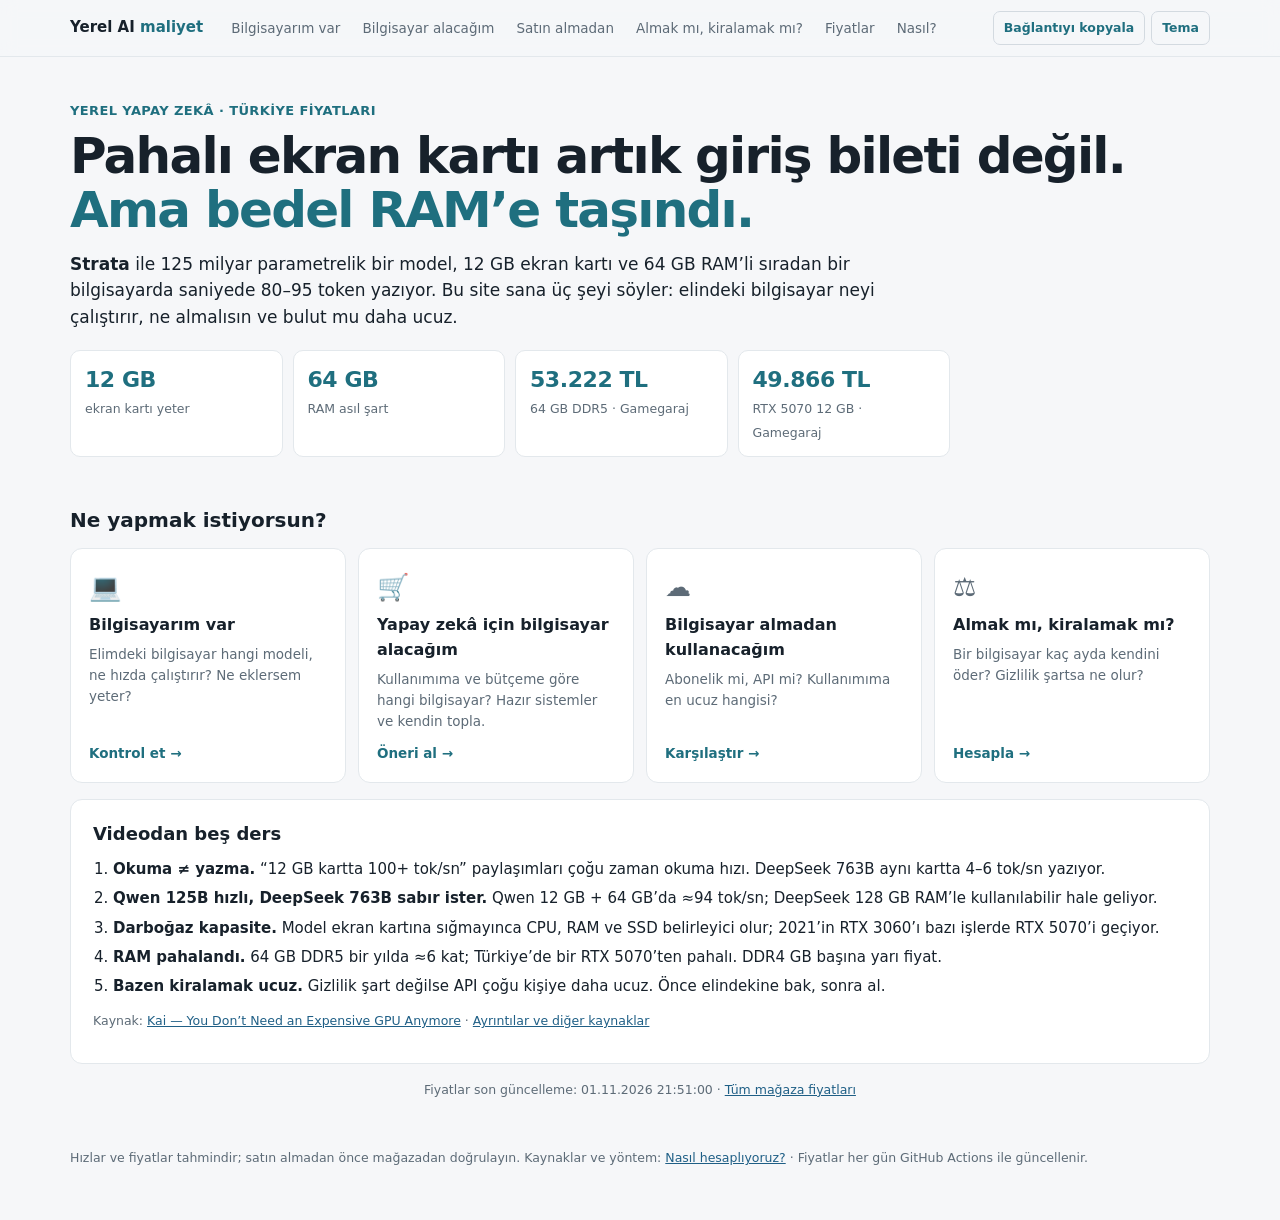
==== commit 3ff5e222: "Siteyi kullanıcı tiplerine göre sıfırdan tasarla; fiyatlar GitHub Actions ile her gün güncel Yeni ya" ====
--- a/index.html
+++ b/index.html
@@ -2,1058 +2,24 @@
 <html lang="tr">
 <head>
 <meta charset="utf-8"><meta name="viewport" content="width=device-width,initial-scale=1">
-<meta name="color-scheme" content="light dark"><title>Yerel AI maliyet karşılaştırması</title>
-<meta name="description" content="Yerel AI donanımları, sınırlı abonelikler ve token başına API ücretlerini tek etkileşimli grafikte karşılaştırın.">
-<style>
-
-:root{color-scheme:light;--bg:#f7f8fa;--panel:#fff;--border:#dbe1e7;--text:#18232e;--muted:#5e6b78;--accent:#215b6b;--accent-bg:#e9f3f4;--soft:#f5f7f8;--line:#e8edf1;--warn:#a35d20;--bad:#b14040;--link:#205b82;--font:Inter,ui-sans-serif,system-ui,-apple-system,'Segoe UI',sans-serif}
-:root[data-theme="dark"]{color-scheme:dark;--bg:#151a20;--panel:#1b2229;--border:#39444e;--text:#edf1f4;--muted:#a8b5bf;--accent:#82bdcb;--accent-bg:#26353d;--soft:#202a32;--line:#33404a;--warn:#f5be7a;--bad:#ff9da0;--link:#9ccde5}
-*{box-sizing:border-box}
-body{margin:0;background:var(--bg);color:var(--text);font:14px/1.55 var(--font)}
-button,input,select{font:inherit}button{cursor:pointer;color:inherit}a{color:var(--link);text-decoration:underline;text-underline-offset:2px}
-button:focus-visible,input:focus-visible,select:focus-visible,summary:focus-visible{outline:2px solid var(--accent);outline-offset:3px}
-.wrap{max-width:1460px;margin:auto;padding:28px 36px 72px}
-.heading,.header-actions{display:flex;justify-content:space-between;align-items:center;gap:16px;flex-wrap:wrap}
-.logo{font-size:13px;font-weight:700;letter-spacing:.01em}.date{color:var(--muted);font-size:12px}
-h1{font-size:clamp(31px,3.5vw,47px);line-height:1.12;letter-spacing:-.045em;margin:33px 0 12px;font-weight:660}header p{max-width:900px;color:var(--muted);font-size:15px;margin:0 0 24px}
-.panel{background:var(--panel);border:1px solid var(--border);border-radius:7px;padding:21px 23px;margin-top:15px}
-.panel h2{font-size:17px;letter-spacing:-.015em;font-weight:650;margin:0 0 12px}.section-intro{color:var(--muted);font-size:12px;margin:-3px 0 15px}
-.fieldgrid{display:grid;grid-template-columns:repeat(4,minmax(0,1fr));gap:10px}
-.field{background:var(--soft);border:1px solid var(--line);border-radius:5px;padding:12px;min-width:0}
-.field label{display:block;font-size:12px;color:var(--muted);font-weight:600;margin-bottom:7px}
-.field input,.field select{width:100%;min-width:0;background:var(--panel);color:var(--text);border:1px solid var(--border);border-radius:4px;padding:8px 9px}
-.field small{display:block;font-size:11px;color:var(--muted);margin-top:5px}
-.field input[type=range]{background:transparent;padding:7px 0;accent-color:var(--accent);cursor:pointer}
-.budget-minmax{display:flex;justify-content:space-between;font-size:10px;color:var(--muted);margin-top:1px}
-.checks,.filtercontrols{display:flex;gap:11px;flex-wrap:wrap;margin-top:12px}.checks label{font-size:12px;color:var(--muted);display:flex;align-items:start;gap:6px}
-input[type=checkbox]{accent-color:var(--accent)}
-.grid2{display:grid;grid-template-columns:minmax(0,1.5fr) minmax(0,1fr);gap:15px}.grid2>.panel,.maincols>.panel{min-width:0}
-.note{background:var(--soft);border-left:2px solid var(--border);padding:10px 12px;font-size:12px;color:var(--muted)}
-.note.warn{border-left-color:var(--warn)}
-.summary{display:grid;grid-template-columns:repeat(5,minmax(0,1fr));border:1px solid var(--border);border-radius:7px;background:var(--panel);margin-top:15px}
-.metric{padding:15px 18px;border-right:1px solid var(--border);min-width:0}.metric:last-child{border-right:0}.metric span{color:var(--muted);font-size:11px}.metric strong{display:block;font-size:20px;font-weight:650;letter-spacing:-.035em;margin:3px 0;word-wrap:break-word}.metric small{color:var(--muted);font-size:10px}
-.row-head{display:flex;flex-wrap:wrap;justify-content:space-between;align-items:center;gap:12px}.row-head h2{margin-bottom:5px}
-.segmented{display:flex;border:1px solid var(--border);border-radius:5px;padding:3px;gap:1px;flex-wrap:wrap}.segmented button{border:0;background:transparent;padding:8px 11px;color:var(--muted);border-radius:3px;font-size:12px}.segmented button.active{background:var(--accent-bg);color:var(--accent);font-weight:700}
-.maincols{display:grid;grid-template-columns:minmax(0,1fr) 310px;gap:15px}.chart-panel{min-width:0}
-.chart-scroll{position:relative;overflow-x:auto}.chart-frame{width:100%;min-width:650px;min-height:450px}.chart-frame svg{display:block;width:100%;height:auto;touch-action:pan-y;cursor:crosshair}
-.chart-frame svg[data-zoomed="true"]{cursor:grab}.chart-frame svg.dragging{cursor:grabbing}
-/* The monthly view is a ranked comparison, not constant-valued time-series lines. */
-[hidden]{display:none!important}
-.chart-frame.bars{min-width:0;min-height:0}
-.chart-scroll.bars{max-height:900px;overflow-y:auto;overflow-x:hidden;border:1px solid var(--line);border-radius:4px}
-.monthly-bar-chart{padding:7px 13px 12px}
-.bar-scale-tools{display:flex;align-items:center;gap:9px;margin:5px 0 12px;flex-wrap:wrap;font-size:12px;color:var(--muted)}.bar-scale-tools select{border:1px solid var(--border);color:var(--text);background:var(--panel);border-radius:4px;padding:7px 10px}.bar-scale-tools small{font-size:11px;color:var(--muted)}
-.monthly-bar-head{display:flex;align-items:center;justify-content:space-between;color:var(--muted);font-size:11px;margin:7px 3px 9px;gap:10px}
-.monthly-bar-row{display:grid;grid-template-columns:minmax(160px,37%) minmax(80px,1fr) 92px;align-items:center;gap:12px;min-height:42px;padding:5px 3px;border-bottom:1px solid var(--line)}
-.monthly-bar-row:last-child{border-bottom:0}
-.monthly-bar-name{font-size:12px;line-height:1.25;min-width:0;overflow-wrap:anywhere}
-.monthly-bar-name small{display:block;color:var(--muted);font-size:10px;margin-top:2px}
-.monthly-bar-track{height:15px;background:var(--soft);border-radius:2px;overflow:hidden;min-width:0}
-.monthly-bar-fill{height:100%;min-width:2px;border-radius:2px}
-.monthly-bar-fill.over{background-image:repeating-linear-gradient(135deg,transparent,transparent 5px,#ffffff55 5px,#ffffff55 8px)}
-.monthly-bar-price{font-size:12px;font-weight:650;font-variant-numeric:tabular-nums;white-space:nowrap;text-align:right}
-.chart-legend{margin-top:11px;border-top:1px solid var(--line);padding-top:12px}
-.chart-legend-header{display:flex;justify-content:space-between;gap:15px;align-items:center;margin-bottom:8px;font-size:12px}
-.chart-legend-list{display:grid;grid-template-columns:repeat(2,minmax(0,1fr));gap:4px 10px;max-height:240px;overflow:auto}
-.chart-legend button{display:flex;align-items:center;gap:7px;text-align:left;border:1px solid transparent;border-radius:3px;background:transparent;min-width:0;padding:5px 7px;font-size:11px;color:var(--text)}
-.chart-legend button:hover,.chart-legend button[aria-pressed="true"]{border-color:var(--accent);background:var(--accent-bg)}
-.chart-legend .legend-name{min-width:0;overflow:hidden;text-overflow:ellipsis;white-space:nowrap;flex:1}
-.chart-legend .legend-value{font-size:10px;font-variant-numeric:tabular-nums;white-space:nowrap;color:var(--muted)}
-.legend-line{width:17px;min-width:17px;height:3px;border-radius:2px}
-@media(max-width:700px){.chart-legend-list{grid-template-columns:1fr}.monthly-bar-row{grid-template-columns:minmax(120px,44%) minmax(50px,1fr) 83px;gap:7px}.monthly-bar-chart{padding:6px}.monthly-bar-name{font-size:11px}}
-
-.axisText{fill:var(--muted);font-size:11px;font-family:var(--font)}.gridLine{stroke:var(--line);stroke-width:1;stroke-dasharray:3 4}.axisStroke{stroke:var(--muted);stroke-opacity:.7}
-.chart-note{color:var(--muted);font-size:12px;margin:10px 0 0}
-.chartTip{display:none;position:absolute;pointer-events:none;z-index:3;max-width:250px;white-space:normal;background:var(--panel);border:1px solid var(--border);box-shadow:0 8px 24px #0002;border-radius:5px;padding:9px 11px;font-size:12px}
-.chart-tools{display:flex;align-items:center;gap:5px;margin:12px 0 9px;flex-wrap:wrap}.zoom-label{color:var(--muted);font-size:11px;margin-right:7px}.zoom-readout{min-width:47px;text-align:center;font-size:11px;font-variant-numeric:tabular-nums}
-.smallbtn,.chip,.toolbutton{border:1px solid var(--border);border-radius:4px;background:var(--panel);color:var(--text);padding:6px 10px;font-size:12px}
-.chip.on{border-color:var(--accent);background:var(--accent-bg);color:var(--accent)}.toolbutton{min-width:31px;font-size:14px;padding:4px 8px}
-.filtersearch{width:100%;background:var(--panel);color:var(--text);border:1px solid var(--border);border-radius:4px;padding:10px}
-.filters{max-height:425px;overflow-y:auto;margin-top:8px}.filter-item{display:grid;grid-template-columns:18px minmax(0,1fr) auto;gap:8px;align-items:center;padding:9px 2px;border-bottom:1px solid var(--line)}
-.filter-name{font-size:12px;font-weight:600}.filter-description{font-size:11px;color:var(--muted)}.filter-price{font-size:11px;color:var(--muted);white-space:nowrap}
-.color-dot{display:inline-block;vertical-align:middle;width:8px;height:8px;margin-right:7px;border-radius:2px}.tiny{font-size:11px;color:var(--muted)}
-.settings-head{display:flex;justify-content:space-between;gap:9px;align-items:center}
-.tablewrap{overflow:auto;margin-top:10px}table{border-collapse:collapse;width:100%;min-width:840px;text-align:left}th,td{padding:10px 11px;border-bottom:1px solid var(--line);font-size:12px}
-th{color:var(--muted);font-weight:600;white-space:nowrap}td.numeric,th.numeric{text-align:right;font-variant-numeric:tabular-nums}tr:hover td{background:var(--soft)}td small{display:block;font-size:10px;color:var(--muted)}
-.warn-text{color:var(--warn)}.bad-text{color:var(--bad)}.ok-text{color:var(--accent)}
-.caprow{display:grid;grid-template-columns:minmax(0,1fr) 105px;gap:10px;align-items:center;padding:10px 0;border-bottom:1px solid var(--line)}.caprow strong{font-size:12px}.caprow p{font-size:10px;color:var(--muted);margin:3px 0 0}.caprow input{width:100%;padding:7px;background:var(--panel);color:var(--text);border:1px solid var(--border);border-radius:4px}
-.hardware-list{display:grid;grid-template-columns:repeat(3,minmax(0,1fr));gap:9px}.hardware-option{padding:13px;background:var(--soft);border:1px solid var(--line);border-radius:4px;display:grid;grid-template-columns:minmax(0,1fr) auto;gap:4px 10px}
-.hardware-option>b{font-size:12px;font-weight:600}.hardware-option>span{font-size:12px;font-weight:700;white-space:nowrap;font-variant-numeric:tabular-nums}.hardware-option>small{grid-column:1/-1;color:var(--muted);font-size:11px}.catalogue-item{min-height:86px}.catalogue-item.exceeds{display:none}
-.bill-grid{display:grid;grid-template-columns:repeat(4,minmax(0,1fr));gap:1px;background:var(--line);border:1px solid var(--line);margin:11px 0}.bill-item{background:var(--panel);padding:11px}.bill-item small{display:block;color:var(--muted);font-size:11px}.bill-item strong{font-size:15px}
-.pill{font-size:10px;color:var(--muted);border:1px solid var(--border);padding:3px 7px;border-radius:3px;letter-spacing:.02em}
-.foot{margin-top:28px;color:var(--muted);font-size:12px;line-height:1.7}.foot h3{color:var(--text);font-size:14px}.footerlinks{display:flex;flex-wrap:wrap;gap:8px 17px}.footerlinks a{word-break:break-all}
-/* Scenario guide: compact functional examples, no decorative panels. */
-.guide-link{font-size:11px;margin-left:7px;white-space:nowrap;font-weight:500}
-.guide-grid{display:grid;grid-template-columns:minmax(0,1fr) minmax(0,1fr);gap:18px;margin-top:12px}
-.guide-column{min-width:0}
-.guide-column h3{font-size:13px;font-weight:650;margin:0 0 7px}
-.guide-desc{color:var(--muted);font-size:12px;margin:0 0 10px}
-.guide-presets,.guide-anchors{display:flex;flex-wrap:wrap;gap:7px;margin:10px 0}
-.guide-presets button,.guide-anchors button{border:1px solid var(--border);border-radius:4px;background:var(--panel);padding:8px 10px;font-size:12px;color:var(--text);text-align:left}
-.guide-presets button:hover,.guide-anchors button:hover{border-color:var(--accent)}
-.guide-presets button[aria-pressed="true"],.guide-anchors button[aria-pressed="true"]{background:var(--accent-bg);border-color:var(--accent);color:var(--accent)}
-.guide-presets button b{display:block;font-size:12px;font-weight:650}.guide-presets button small{display:block;font-size:10px;color:var(--muted)}
-.guide-calculator{display:grid;grid-template-columns:repeat(3,minmax(0,1fr));gap:8px}
-.guide-calculator label{font-size:11px;color:var(--muted);display:block}
-.guide-calculator input{width:100%;margin-top:3px;background:var(--panel);border:1px solid var(--border);color:var(--text);padding:7px;border-radius:4px}
-.guide-outcome{font-size:12px;background:var(--soft);border:1px solid var(--line);padding:10px;margin:9px 0;min-height:47px}
-.guide-outcome strong{font-size:15px;font-variant-numeric:tabular-nums}
-.guide-apply{background:var(--accent);border:1px solid var(--accent);color:var(--panel);padding:8px 12px;border-radius:4px;font-size:12px;font-weight:600}
-.guide-apply:hover{filter:brightness(.92)}
-.guide-anchor-explain{font-size:12px;color:var(--muted);margin:9px 0}
-#usageGuide{scroll-margin-top:12px}
-@media(max-width:850px){.guide-grid{grid-template-columns:1fr}}
-@media(max-width:420px){.guide-calculator{grid-template-columns:repeat(3,minmax(0,1fr))}.guide-presets button{flex:1 1 44%}}
-.sr{position:absolute;width:1px;height:1px;overflow:hidden;clip:rect(0,0,0,0)}
-@media(max-width:1100px){.maincols{grid-template-columns:1fr}.fieldgrid{grid-template-columns:repeat(3,minmax(0,1fr))}.summary{grid-template-columns:repeat(3,minmax(0,1fr))}.metric:nth-child(3){border-right:0}.metric:nth-child(n+4){border-top:1px solid var(--border)}.hardware-list{grid-template-columns:repeat(2,minmax(0,1fr))}}
-@media(max-width:700px){.wrap{padding:19px 14px 50px}h1{margin-top:22px;font-size:32px}.panel{padding:15px}.fieldgrid{grid-template-columns:repeat(2,minmax(0,1fr));gap:7px}.grid2{grid-template-columns:1fr}.summary{grid-template-columns:repeat(2,minmax(0,1fr))}.metric{padding:12px;border-top:1px solid var(--border)}.metric:first-child,.metric:nth-child(2){border-top:0}.metric:nth-child(2n){border-right:0}.metric strong{font-size:17px}.bill-grid{grid-template-columns:repeat(2,minmax(0,1fr))}.hardware-list{grid-template-columns:1fr}.chart-frame{min-height:370px}.date{display:none}}
-@media(prefers-reduced-motion:reduce){*,*::before,*::after{scroll-behavior:auto!important;transition:none!important;animation:none!important}}
-
-
-/* Model compatibility: descriptive table, no status conveyed through color alone */
-.model-tools{display:grid;grid-template-columns:2fr repeat(3,minmax(120px,1fr));gap:10px;margin:14px 0}
-.model-tools label{display:block;font-size:11px;color:var(--muted);margin-bottom:5px;font-weight:650}
-.model-tools select{width:100%;padding:8px;border:1px solid var(--border);background:var(--panel);color:var(--text);border-radius:4px}
-.model-key{display:flex;gap:12px;flex-wrap:wrap;margin:10px 0 14px;font-size:11px;color:var(--muted)}
-.model-key span{display:inline-flex;gap:5px;align-items:center}
-.fit{border:1px solid var(--border);background:var(--soft);color:var(--text);padding:7px;min-width:110px;width:100%;border-radius:3px;display:grid;gap:2px;text-align:left;line-height:1.3}
-.fit:hover,.fit:focus-visible{border-color:var(--accent)}
-.fit strong{font-size:12px;font-weight:650}.fit small{font-size:10px;color:var(--muted)}
-.fit.gpu{border-left:3px solid #347b5d}.fit.offload{border-left:3px solid #bd8d43}.fit.insufficient{border-left:3px solid #a55252}
-.fit.selected{outline:2px solid var(--accent);outline-offset:-1px;background:var(--accent-bg)}
-.model-table{min-width:970px}.model-table th{min-width:124px}.model-table td{padding:7px}.model-table td:first-child{min-width:190px}
-.model-table td strong{font-size:12px}.model-table td small{display:block;font-size:10px;color:var(--muted)}
-.model-stat{display:grid;grid-template-columns:repeat(4,1fr);gap:10px;margin:12px 0}
-.model-stat div{background:var(--soft);padding:11px;border:1px solid var(--line);border-radius:4px}.model-stat strong{font-size:17px;display:block;font-variant-numeric:tabular-nums}.model-stat small{font-size:11px;color:var(--muted)}
-.model-details{border:1px solid var(--border);border-radius:4px;padding:14px;margin:14px 0;background:var(--soft)}
-.model-details p{margin:5px 0;font-size:12px}
-.model-details .smallbtn{margin:4px 6px 0 0}
-.model-status{font-weight:650}.model-rationale{color:var(--muted);font-size:11px}.hardware-model-link{border:1px solid var(--border);background:var(--panel);border-radius:4px;padding:3px 8px;font-size:11px;color:var(--accent);margin-top:5px}
-@media(max-width:900px){.model-tools{grid-template-columns:repeat(2,minmax(0,1fr))}.model-stat{grid-template-columns:repeat(2,minmax(0,1fr))}}
-@media(max-width:520px){.model-tools{grid-template-columns:1fr}.model-stat{grid-template-columns:1fr 1fr}}
-
-@media (prefers-color-scheme:dark){:root:not([data-theme="light"]){color-scheme:dark;--bg:#151a20;--panel:#1b2229;--border:#39444e;--text:#edf1f4;--muted:#a8b5bf;--accent:#82bdcb;--accent-bg:#26353d;--soft:#202a32;--line:#33404a;--warn:#f5be7a;--bad:#ff9da0;--link:#9ccde5}}
-/* Break-even, tooltip, sorting, sharing, print */
-.field.invalid input{border-color:var(--bad)}.field.invalid label{color:var(--bad)}
-.crosshair{stroke:var(--muted);stroke-width:1;stroke-dasharray:2 3;pointer-events:none}
-.be-marker{stroke:var(--panel);stroke-width:2}
-.chartTip{max-width:310px}.chartTip .tip-row{display:grid;grid-template-columns:10px minmax(0,1fr) auto;gap:6px;align-items:center;font-size:11px;line-height:1.5}.chartTip .tip-row.hit{font-weight:700}.chartTip .tip-row span:nth-child(2){overflow:hidden;text-overflow:ellipsis;white-space:nowrap}.chartTip .tip-row b{font-variant-numeric:tabular-nums;font-weight:inherit}.chartTip .tip-head{font-size:11px;color:var(--muted);margin-bottom:4px}
-th button.sort{all:unset;cursor:pointer;display:inline-flex;gap:4px;align-items:center}th button.sort:focus-visible{outline:2px solid var(--accent);outline-offset:2px}th button.sort::after{content:'↕';opacity:.35;font-size:10px}th button.sort[data-dir="1"]::after{content:'↑';opacity:1}th button.sort[data-dir="-1"]::after{content:'↓';opacity:1}
-.table-tools{display:flex;justify-content:space-between;align-items:center;gap:10px;flex-wrap:wrap}
-.be-controls{display:flex;gap:10px;flex-wrap:wrap}.be-controls .be-select{flex:1 1 240px}.be-select{min-width:0}.be-select label{display:block;font-size:11px;color:var(--muted);font-weight:650;margin-bottom:5px}.be-select select{width:100%;padding:8px;border:1px solid var(--border);background:var(--panel);color:var(--text);border-radius:4px}
-.be-table{min-width:880px}.be-cell{display:grid;gap:4px;min-width:150px}.be-track{position:relative;height:6px;background:var(--soft);border:1px solid var(--line);border-radius:3px;overflow:hidden}.be-track i{position:absolute;left:0;top:0;bottom:0;background:var(--accent);border-radius:3px}.be-track.late i{background:var(--warn)}.be-track.never i{background:var(--border)}
-.resale-inline{display:inline-flex;align-items:center;gap:6px}.resale-inline input[type=number]{width:70px;padding:3px 6px;background:var(--panel);color:var(--text);border:1px solid var(--border);border-radius:4px}
-.toast{position:fixed;left:50%;bottom:22px;transform:translateX(-50%);background:var(--text);color:var(--bg);padding:9px 14px;border-radius:5px;font-size:12px;z-index:10;opacity:0;pointer-events:none;transition:opacity .2s}.toast.show{opacity:1}
-@media print{body{background:#fff}.header-actions button,.chart-tools,.bar-scale-tools,#reset,aside.panel,#usageGuide,.guide-link,details>summary.smallbtn,#exportCsv,.hardware-model-link,.toast{display:none!important}.maincols{grid-template-columns:1fr}.panel,.summary{break-inside:avoid;border-color:#ccc}.chart-frame{min-width:0}.wrap{padding:0;max-width:none}}
-
-/* Layout: sticky section nav, numbered steps, verdict cards, hardware cards */
-.toc{position:sticky;top:0;z-index:5;display:flex;gap:2px;overflow-x:auto;background:color-mix(in srgb,var(--bg) 92%,transparent);backdrop-filter:blur(6px);border-bottom:1px solid var(--border);margin:0 -36px;padding:8px 36px;scrollbar-width:none}
-.toc::-webkit-scrollbar{display:none}
-.toc a{white-space:nowrap;text-decoration:none;color:var(--muted);font-size:12px;padding:6px 10px;border-radius:4px}
-.toc a:hover{color:var(--text);background:var(--soft)}.toc a.active{color:var(--accent);background:var(--accent-bg);font-weight:650}
-section[id],#breakEven,#hardwareSources,#modelCompatibility{scroll-margin-top:52px}
-.step-head,.verdict-main{display:grid;grid-template-columns:auto minmax(0,1fr) auto;gap:14px;align-items:start}
-.step-no{display:inline-grid;place-items:center;width:30px;height:30px;border-radius:50%;background:var(--accent);color:var(--panel);font-weight:700;font-size:14px;margin-top:2px}
-.step .guide-presets{display:grid;grid-template-columns:repeat(auto-fill,minmax(150px,1fr));gap:8px;margin:14px 0}
-.step .guide-presets button{padding:11px 12px}
-.key-fields{grid-template-columns:repeat(4,minmax(0,1fr))}
-.fieldgrid.two{grid-template-columns:repeat(2,minmax(0,1fr))}
-details.more{margin-top:14px;border-top:1px solid var(--line);padding-top:12px}details.more>summary{cursor:pointer;font-size:13px;color:var(--accent);font-weight:600}
-.budget-minmax{display:flex;justify-content:space-between}
-.verdict{margin-top:15px;background:var(--panel);border:1px solid var(--accent);border-radius:7px;padding:21px 23px;box-shadow:0 1px 0 var(--accent-bg)}
-.verdict h2{font-size:17px;margin:0 0 3px}.v-context{color:var(--muted);font-size:12px;margin:0 0 8px}
-.v-text{font-size:16px;line-height:1.55;margin:0;max-width:980px}.v-text b{color:var(--accent)}
-.v-cards{display:grid;grid-template-columns:repeat(4,minmax(0,1fr));gap:10px;margin-top:16px}
-.v-card{display:flex;flex-direction:column;gap:3px;background:var(--soft);border:1px solid var(--line);border-radius:6px;padding:13px 14px;min-width:0}
-.v-label{font-size:11px;color:var(--muted);font-weight:650;text-transform:uppercase;letter-spacing:.04em}
-.v-name{font-size:13px;line-height:1.3;margin-top:4px;overflow-wrap:anywhere}.v-type{font-size:10px;color:var(--muted)}
-.v-num{font-size:22px;font-weight:700;letter-spacing:-.03em;font-variant-numeric:tabular-nums;margin-top:4px}.v-num span{font-size:12px;font-weight:500;color:var(--muted)}
-.v-card small{font-size:11px;color:var(--muted)}
-.v-link{margin-top:auto;padding:6px 0 0;border:0;background:none;color:var(--link);font-size:11px;text-align:left}
-.v-scope select{margin-left:4px;padding:3px 6px;border:1px solid var(--border);background:var(--panel);color:var(--text);border-radius:4px;font-size:12px}
-.v-note{font-size:11px;color:var(--muted);margin:12px 0 0}
-.adv-sum{display:inline-flex;flex-direction:column;vertical-align:middle;margin-left:4px}.adv-sum h2{margin:0}
-#advanced>details>summary{cursor:pointer}
-.bill-box{margin-top:16px;border-top:1px solid var(--line);padding-top:12px}.bill-box h3{font-size:14px;margin:0 0 4px}
-.hardware-list{grid-template-columns:repeat(auto-fill,minmax(290px,1fr))}
-.hw-card{display:flex;flex-direction:column;gap:8px;background:var(--soft);border:1px solid var(--line);border-radius:6px;padding:14px;min-width:0}
-.hw-card.short{border-color:color-mix(in srgb,var(--bad) 40%,var(--line))}
-.hw-top{display:flex;justify-content:space-between;gap:10px;align-items:baseline}.hw-top b{font-size:13px;line-height:1.3}
-.hw-build{font-size:11px;color:var(--muted);margin-top:-4px}
-.hw-price{font-size:15px;font-weight:700;white-space:nowrap;font-variant-numeric:tabular-nums}
-.hw-specs{display:grid;grid-template-columns:repeat(2,minmax(0,1fr));gap:6px 12px;margin:0}
-.hw-specs div{min-width:0}.hw-specs dt{font-size:10px;color:var(--muted)}.hw-specs dd{margin:0;font-size:12px;font-weight:600;font-variant-numeric:tabular-nums}
-.hw-parts summary{cursor:pointer;font-size:11px;color:var(--accent)}
-.hw-parts ul{list-style:none;padding:0;margin:8px 0 0;display:grid;gap:4px}
-.hw-parts li{display:grid;grid-template-columns:minmax(0,1fr) auto auto;gap:8px;font-size:11px;border-bottom:1px dashed var(--line);padding-bottom:3px}
-.part-price{font-variant-numeric:tabular-nums;white-space:nowrap}.part-store{color:var(--muted);white-space:nowrap}
-.hw-actions{display:flex;gap:6px;flex-wrap:wrap;margin-top:auto}
-@media(max-width:1100px){.v-cards{grid-template-columns:repeat(2,minmax(0,1fr))}.key-fields{grid-template-columns:repeat(2,minmax(0,1fr))}}
-@media(max-width:700px){.toc{margin:0 -14px;padding:8px 14px}.verdict{padding:15px}.v-text{font-size:14px}.step-head{grid-template-columns:auto minmax(0,1fr)}.step-head #reset{grid-column:1/-1;justify-self:start}.verdict-main{grid-template-columns:auto minmax(0,1fr)}}
-@media(max-width:480px){.v-cards,.key-fields,.fieldgrid.two{grid-template-columns:1fr}}
-@media print{.toc,.v-link,.hw-actions{display:none!important}}
-
-/* Simplified presentation: tabs for details, collapsed explanations */
-.details-area{margin-top:22px}
-.details-head{display:flex;align-items:center;gap:12px;margin-bottom:10px}.details-head h2{font-size:17px;margin:0}
-.tabbar{display:flex;gap:4px;flex-wrap:wrap;border-bottom:1px solid var(--border);margin-bottom:0}
-.tabbar button{border:1px solid transparent;border-bottom:0;background:transparent;color:var(--muted);padding:9px 14px;border-radius:6px 6px 0 0;font-size:13px;margin-bottom:-1px}
-.tabbar button:hover{color:var(--text)}
-.tabbar button[aria-selected="true"]{background:var(--panel);border-color:var(--border);color:var(--accent);font-weight:650}
-.details-area>.tabpanel{margin-top:0}.details-area>.panel.tabpanel,.details-area>.tabpanel>.panel:first-child{border-top-left-radius:0}
-.maincols{grid-template-columns:1fr}.maincols>.panel{margin-top:0}
-.series-picker{order:-1;margin-top:0;padding:12px 16px}.series-picker>summary{cursor:pointer;font-size:13px}.series-picker[open]>summary{margin-bottom:10px}
-.series-picker .filters{max-height:320px;display:grid;grid-template-columns:repeat(auto-fill,minmax(260px,1fr));column-gap:16px}
-.maincols>.chart-panel{margin-top:10px}
-#costTableSection>.panel:first-child{margin-top:0}
-.caps-panel>summary{cursor:pointer}.caps-panel[open]>summary{margin-bottom:10px}
-.foot details>summary{cursor:pointer;color:var(--text);font-size:13px}
-details.more>summary{list-style-position:inside}
-#capacityWarning[hidden]{display:none}
-
-.hero-sub{font-size:16px!important;color:var(--text)!important;max-width:860px}
-.hero-facts{display:grid;grid-template-columns:repeat(4,minmax(0,1fr));gap:10px;max-width:900px;margin:4px 0 6px}
-.hero-facts div{background:var(--panel);border:1px solid var(--border);border-radius:6px;padding:10px 12px}
-.hero-facts b{display:block;font-size:20px;letter-spacing:-.02em;color:var(--accent)}.hero-facts span{font-size:11px;color:var(--muted)}
-.hero-more{max-width:900px;margin-bottom:10px}.hero-list{margin:8px 0;padding-left:18px;font-size:13px;color:var(--text)}.hero-list li{margin:4px 0}
-.model-toggle{display:flex;flex-wrap:wrap;gap:8px;align-items:center;margin:14px 0 4px;font-size:12px;color:var(--muted)}
-.model-toggle button{border:1px solid var(--border);background:var(--panel);border-radius:6px;padding:8px 12px;text-align:left;color:var(--text)}
-.model-toggle button b{display:block;font-size:12px}.model-toggle button small{font-size:10px;color:var(--muted)}
-.model-toggle button[aria-pressed="true"]{border-color:var(--accent);background:var(--accent-bg)}.model-toggle button[aria-pressed="true"] b{color:var(--accent)}
-.strata-line{font-size:11px}.strata-line.ok{color:var(--accent)}.strata-line.slow{color:var(--warn)}
-@media(max-width:700px){.hero-facts{grid-template-columns:repeat(2,minmax(0,1fr))}}
-
-.h1-sub{color:var(--accent)}
-.mine-fields{grid-template-columns:repeat(4,minmax(0,1fr))}
-.mine-grid{display:grid;grid-template-columns:repeat(4,minmax(0,1fr));gap:10px;margin-top:14px}
-.mine-card{display:flex;flex-direction:column;gap:3px;border:1px solid var(--line);border-left:4px solid var(--border);border-radius:6px;padding:12px;background:var(--soft);min-width:0}
-.mine-card.ok{border-left-color:#2f8a63}.mine-card.slow{border-left-color:#c9973f}.mine-card.no{border-left-color:#b35656;opacity:.85}
-.mine-status{font-size:11px;font-weight:650}.mine-card.ok .mine-status{color:#2f8a63}.mine-card.slow .mine-status{color:var(--warn)}.mine-card.no .mine-status{color:var(--bad)}
-.mine-card b{font-size:13px}.mine-card strong{font-size:22px;letter-spacing:-.02em;margin-top:4px}.mine-card strong span{font-size:12px;font-weight:500;color:var(--muted)}
-.mine-card small{font-size:11px;color:var(--muted)}.mine-note{margin-top:2px}
-.mine-tip{grid-column:1/-1;margin:2px 0 0;background:var(--accent-bg);border:1px solid var(--accent);border-radius:6px;padding:10px 12px;font-size:13px}
-.privacy-toggle{display:flex;gap:8px;align-items:flex-start;font-size:12px;color:var(--text);margin:6px 0 2px}
-.strata-box{display:grid;grid-template-columns:1fr 1fr;gap:4px 10px;background:var(--panel);border:1px solid var(--line);border-radius:5px;padding:7px 9px;font-size:11px}
-.strata-box span{font-variant-numeric:tabular-nums}.strata-box .ok{color:#2f8a63}.strata-box .slow{color:var(--warn)}.strata-box .no{color:var(--bad)}.strata-box small{grid-column:1/-1;color:var(--muted);font-size:10px}
-.tier-table{min-width:640px}.tier-table td{vertical-align:top}.tier-h3{font-size:14px;margin:18px 0 6px}
-@media(max-width:1100px){.mine-grid,.mine-fields{grid-template-columns:repeat(2,minmax(0,1fr))}}
-@media(max-width:480px){.mine-grid,.mine-fields{grid-template-columns:1fr}}
-</style></head>
-<body><div class="wrap">
-<header><div class="heading"><div class="logo">Yerel AI / Maliyet karşılaştırması</div><div class="header-actions"><span class="date">Kasım 2026 · çevrimdışı HTML</span><button id="shareLink" class="smallbtn" type="button" title="Mevcut senaryoyu içeren bağlantıyı kopyalar">Bağlantıyı kopyala</button><button id="printPage" class="smallbtn" type="button">Yazdır / PDF</button><button id="themeToggle" class="smallbtn" type="button" aria-label="Koyu temaya geç">Koyu tema</button></div></div><h1>Pahalı ekran kartı artık giriş bileti değil.<br><span class="h1-sub">Ama bedel RAM’e taşındı.</span></h1>
-<p class="hero-sub"><b>Strata</b> sayesinde 125 milyar parametrelik bir model, 12 GB ekran kartı ve 64 GB RAM’li sıradan bir bilgisayarda saniyede ~80–95 token yazıyor. Modelin sıcak kısmı ekran kartında, uzmanlar RAM’de, nadir kullanılanlar SSD’de duruyor. Bu sayfa: <b>elindeki bilgisayar neyi çalıştırır</b>, yeni bilgisayar mı, abonelik mi, API mi daha ucuz?</p>
-<div class="hero-facts" id="heroFacts"></div>
-<details class="more hero-more"><summary>Videonun özeti: Strata nasıl çalışıyor, nerede takılıyor?</summary><ul class="hero-list">
-<li><b>Üç katman:</b> Mixture-of-Experts modellerde her kelime için uzmanların küçük bir kısmı kullanılır. Strata sık kullanılanı ekran kartına, sonrakini RAM’e, nadir olanı SSD’ye koyar. Ekran kartı modelin tamamını değil, yalnızca sıcak kısmını tutar.</li>
-<li><b>Okuma ≠ yazma:</b> Viral “12 GB kartta DeepSeek 100+ tok/sn” rakamı <i>okuma</i> (prefill) hızıydı. Aynı makinede <i>yazma</i> (decode) 4–6 tok/sn: 1.000 tokenlik cevap ≈ 3,5 dakika. Qwen 125B ise aynı kartta ~94 tok/sn: ≈ 11 saniye.</li>
-<li><b>Darboğaz kaydı:</b> Model ekran kartına sığmayınca ekran kartı beklemeye başlar; CPU, RAM ve SSD belirleyici olur. 2021’in RTX 3060’ı DeepSeek’te RTX 5070’i geçebiliyor; 32 GB’lık eski bir sunucu kartı RTX 5090’a yetişebiliyor. Önemli olan GB kapasitesi, çip hızı değil.</li>
-<li><b>RAM pahalandı:</b> 64 GB DDR5 bir yılda ~6 kat pahalandı. Türkiye’de 64 GB DDR5, bir RTX 5070’ten pahalı. DDR4 GB başına yaklaşık yarı fiyat, yarı hız; bu iş için kapasite genelde hızdan önemli.</li>
-<li><b>Kirala:</b> DeepSeek’i 12 GB kartla yerelde çalıştırmak yerine API’den kiralamak çoğu kişi için çok daha ucuz. İstisna gizlilik: kod makineden çıkamıyorsa tek seçenek yerel.</li>
-<li><b>RAM’e göre:</b> 16 GB → yavaş ama çalışır (≈8 tok/sn) · 32 GB → Coder ve Qwen3.6-35B hızlı · 64 GB → Strata’nın hedefi, Qwen 125B rahat · 128 GB+ → DeepSeek gerçekten kullanılabilir (≈29–40 tok/sn).</li></ul>
-<p class="tiny">Kaynaklar: <a href="https://www.youtube.com/watch?v=mED-boddeWI" target="_blank" rel="noopener">Kai — “You Don’t Need an Expensive GPU Anymore (Strata 100 tok/s)”</a> · <a href="https://github.com/Niko1221/Strata" target="_blank" rel="noopener">Strata (GitHub)</a> · <a href="https://github.com/Niko1221/Strata/blob/main/docs/MODELS.md" target="_blank" rel="noopener">Bellek ve hız tabloları</a> · <a href="https://github.com/Niko1221/Strata/blob/main/docs/DEEPSEEK41.md" target="_blank" rel="noopener">DeepSeek ölçümleri</a> · <a href="https://github.com/Niko1221/Strata/blob/main/docs/COMMUNITY_BENCHMARKS.md" target="_blank" rel="noopener">Topluluk ölçümleri</a></p></details></header>
-<nav class="toc" id="toc" aria-label="Sayfa bölümleri"><a href="#mine">1 · Elindeki</a><a href="#step1">2 · Kullanım</a><a href="#verdict">3 · Sonuç</a><a href="#details">4 · Ayrıntılar</a><a href="#advanced">Varsayımlar</a></nav>
-<section class="panel step" id="mine" aria-labelledby="mine-title">
-<div class="step-head"><span class="step-no" aria-hidden="true">1</span><div><h2 id="mine-title">Önce elindekine bak</h2><p class="section-intro">Bir şey almadan önce: bilgisayarın Strata ile neyi, ne hızda çalıştırır? (Videonun tavsiyesi: “Darboğaz RAM’ken daha hızlı kart, model zaten sığıyorken daha fazla RAM alma.”)</p></div></div>
-<div class="fieldgrid mine-fields">
-<div class="field"><label for="myVram">Ekran kartı belleği</label><select id="myVram" data-def="12"><option value="0">Yok / Mac</option><option value="8">8 GB</option><option value="12" selected>12 GB</option><option value="16">16 GB</option><option value="24">24 GB</option><option value="32">32 GB</option><option value="48">48 GB</option></select></div>
-<div class="field"><label for="myRam">Sistem RAM’i (Mac’te birleşik bellek)</label><select id="myRam" data-def="32"><option value="16">16 GB</option><option value="24">24 GB</option><option value="32" selected>32 GB</option><option value="48">48 GB</option><option value="64">64 GB</option><option value="96">96 GB</option><option value="128">128 GB</option><option value="192">192 GB</option><option value="256">256 GB</option></select></div>
-<div class="field"><label for="myRamType">RAM türü</label><select id="myRamType" data-def="DDR5"><option value="DDR5" selected>DDR5</option><option value="DDR4">DDR4</option><option value="unified">Mac (birleşik bellek)</option></select></div>
-<div class="field"><label for="mySsd">Boş SSD alanı</label><select id="mySsd" data-def="500"><option value="100">100 GB</option><option value="250">250 GB</option><option value="500" selected>500 GB</option><option value="1000">1 TB</option><option value="2000">2 TB</option></select></div>
-</div>
-<div id="mineResult" class="mine-grid" aria-live="polite"></div>
-<p class="tiny">Hızlar <b>yazma</b> (decode) hızıdır: modelin cevabı ne kadar hızlı yazdığı. Okuma (prefill) hızı genelde 10–20 kat yüksektir; paylaşılan büyük rakamların hangisi olduğuna dikkat. Değerler Strata belgeleri ve topluluk ölçümlerinden kaba tahmindir; CPU ve SSD hızı sonucu değiştirir.</p>
-</section>
-<section class="panel step" id="step1" aria-labelledby="settings-title">
-<div class="step-head"><span class="step-no" aria-hidden="true">2</span><div><h2 id="settings-title">Kullanımını seç</h2><p class="section-intro">Sana en yakın profili seç; istersen sayıları kendin değiştir. Aşağıdaki sonuç ve grafikler anında güncellenir.</p></div><button class="smallbtn" id="reset" type="button">Sıfırla</button></div>
-<div class="model-toggle" role="group" aria-label="Bilgisayarda çalışacak model"><span>Bilgisayarda çalışacak model:</span><button type="button" data-local-model="strata" aria-pressed="true"><b>Qwen3.8-Flash-Next 125B</b><small>Strata · hızlı (12 GB kartta ~80–95 tok/sn)</small></button><button type="button" data-local-model="deepseek" aria-pressed="false"><b>DeepSeek V4.1 Flash 763B</b><small>Strata · dev model, 12 GB kartta 4–10 tok/sn</small></button><button type="button" data-local-model="dense14" aria-pressed="false"><b>Klasik 14B</b><small>tamamı ekran kartında</small></button></div>
-<label class="privacy-toggle"><input type="checkbox" id="privacyOnly"> <span><b>Gizlilik şart:</b> kodum/verim bilgisayardan çıkamaz (bulut seçenekleri sonuçta elenir)</span></label>
-<div class="guide-presets" aria-label="Örnek aylık kullanım profilleri">
-<button type="button" data-usage-preset="casual"><b>Gündelik sohbet</b><small>40 çağrı/gün × 1.000 çıktı · ~1,2 M/ay</small></button>
-<button type="button" data-usage-preset="study"><b>Araştırma / ders</b><small>80 çağrı/gün × 2.500 (düşünme dahil) · ~6 M/ay</small></button>
-<button type="button" data-usage-preset="assist"><b>Kod asistanı</b><small>300 çağrı × 1.500 · 22 iş günü · ~9,9 M/ay</small></button>
-<button type="button" data-usage-preset="coding"><b>Kodlama ajanı</b><small>800 adım × 2.000 · 22 iş günü · ~35 M/ay</small></button>
-<button type="button" data-usage-preset="writing"><b>Uzun içerik</b><small>100 çağrı/gün × 4.000 çıktı · ~12 M/ay</small></button>
-<button type="button" data-usage-preset="batch"><b>Yoğun otomasyon</b><small>5.000 çağrı/gün × 1.500 · ~225 M/ay</small></button>
-</div>
-<div class="fieldgrid key-fields">
-<div class="field"><label for="monthlyTokens">Aylık çıktı tokeni (milyon)</label><input type="number" id="monthlyTokens" value="10" min="0.01" max="1000" step="0.5"><small>Profil seçince otomatik dolar.</small></div>
-<div class="field"><label for="outputSharePercent">Çıktı payı (%)</label><input type="number" id="outputSharePercent" value="25" min="1" max="100" step="1"><small id="tokenSplitNote" aria-live="polite">%25 çıktı = 10M çıktı + 30M girdi</small></div>
-<div class="field"><label for="horizon">Karşılaştırma süresi (ay)</label><input type="number" id="horizon" value="24" min="1" max="120" step="1"><small>Bilgisayar ilk ayda alınır.</small></div>
-<div class="field"><label for="hardwareBudget">Bilgisayar bütçesi (TL)</label><input type="number" id="hardwareBudget" value="200000" min="0" max="700000" step="1000"><input id="budgetSlider" type="range" min="0" max="700000" step="5000" value="200000" aria-label="Azami donanım bütçesi kaydırıcısı"><div class="budget-minmax"><span>0</span><span>350 bin</span><span>700 bin TL</span></div></div>
-</div>
-<details class="more" id="usageGuide"><summary>Kendi kullanımını hesapla · çıktı payı ve önbellek nedir?</summary>
-<div class="guide-grid"><div class="guide-column"><h3>Günlük çağrıdan aylık çıktı tokeni</h3><p class="guide-desc"><b>Çıktı tokeni</b>, modelin ürettiği metin ve API'de ücretlendirilen düşünme tokenlarıdır. Mesaj sayısı tek başına yeterli değil; cevap uzunluğu önemli.</p>
-<div class="guide-calculator">
-<label for="usageDaily">Günlük çağrı<input id="usageDaily" type="number" min="0" max="10000000" step="1" value="20"></label>
-<label for="usageOutput">Çağrı başına çıktı tokeni<input id="usageOutput" type="number" min="0" max="10000000" step="50" value="500"></label>
-<label for="usageDays">Ayda gün<input id="usageDays" type="number" min="1" max="31" step="1" value="30"></label>
-</div>
-<div id="usageCalculation" class="guide-outcome" aria-live="polite"></div>
-<button class="guide-apply" id="usageApply" type="button">Bu hesaplanan miktarı uygula</button>
-<div class="fieldgrid two" style="margin-top:12px"><div class="field"><label for="cachedInputSharePercent">API önbellekten okunan girdi (%)</label><input id="cachedInputSharePercent" type="number" value="0" min="0" max="100" step="5"><small>Sadece API'lerde; %0 = tüm girdi normal ücretli. Cache yazımı dahil değil.</small></div>
-<div class="field"><label for="monthlyHours">AI için günlük çalışma (saat)</label><input type="number" id="monthlyHours" value="8" min="0.5" max="24" step="0.5"><small>Yerel üretim kapasitesi denetimi</small></div>
-</div>
-</div>
-<div class="guide-column"><h3>Çıktı payı nedir?</h3><p class="guide-desc">API maliyetinde <b>girdi</b> = yönergeler, önceki sohbet, dosyalar ve kod; <b>çıktı</b> = modelin oluşturdukları. Yüzde, çıktı ÷ (girdi + çıktı) oranıdır.</p>
-<div class="guide-anchors" aria-label="Örnek çıktı oranları">
-<button type="button" data-output-anchor="3">%3 · kodlama ajanı</button>
-<button type="button" data-output-anchor="10">%10 · uzun kod/bağlam</button>
-<button type="button" data-output-anchor="25">%25 · genel sohbet</button>
-<button type="button" data-output-anchor="50">%50 · dengeli</button>
-<button type="button" data-output-anchor="60">%60 · yazı üretimi</button>
-</div>
-<p id="guideAnchorNote" class="guide-outcome" aria-live="polite"></p>
-<p class="guide-anchor-explain">Örnek: 1.000 çıktı + 3.000 girdi tokeni = <b>%25 çıktı</b>. %10 çıktı, girdinin çıktıdan 9 kat fazla olduğu anlamına gelir. Yalnızca çıktı yüzdesini değiştirmen üretilen çıktı miktarını değiştirmez, API'nin hesaplanan girdi miktarını değiştirir.</p>
-<div class="note">Profiller önbellek oranını da ayarlar (ör. kodlama ajanı %85): ajanlar her adımda aynı büyük bağlamı yeniden gönderdiği için girdi çok fazla, çıktı payı düşük ve önbellek oranı yüksektir. Düşünen (reasoning) modellerde faturalanan çıktı, görünen cevaptan 2–5 kat fazla olabilir. Tahmini profil değerleri abonelik sağlayıcılarının kesin aylık token hakları değildir. Tek bir uzun belgeyi veya büyük bir kod deposunu sık tekrar gönderiyorsan daha düşük çıktı yüzdesi kullan. Önbellek kullanımı ayrıca ayarlanır.</div>
-</div></details>
-</section>
-<section class="verdict" id="verdict" aria-labelledby="verdict-title" aria-live="polite"></section>
-<section class="details-area" id="details" aria-labelledby="details-title"><div class="details-head"><span class="step-no" aria-hidden="true">4</span><h2 id="details-title">Ayrıntılar</h2></div><div class="tabbar" role="tablist" aria-label="Ayrıntı bölümleri"><button type="button" role="tab" id="tab-chartSection" aria-controls="chartSection" data-tab="chartSection">Grafik</button><button type="button" role="tab" id="tab-breakEven" aria-controls="breakEven" data-tab="breakEven">Amorti</button><button type="button" role="tab" id="tab-tierCost" aria-controls="tierCost" data-tab="tierCost">GB başına maliyet</button><button type="button" role="tab" id="tab-hardwareSources" aria-controls="hardwareSources" data-tab="hardwareSources">Bilgisayarlar</button><button type="button" role="tab" id="tab-modelCompatibility" aria-controls="modelCompatibility" data-tab="modelCompatibility">Hangi model çalışır?</button><button type="button" role="tab" id="tab-costTableSection" aria-controls="costTableSection" data-tab="costTableSection">Tablo</button><button type="button" role="tab" id="tab-apiSection" aria-controls="apiSection" data-tab="apiSection">API fiyatları</button></div>
-<section class="maincols tabpanel" id="chartSection" role="tabpanel" aria-labelledby="tab-chartSection">
-<div class="panel chart-panel"><div class="row-head"><div><h2>Maliyet eğrileri</h2></div><div class="segmented" id="mode" role="group" aria-label="Grafik türü"><button type="button" data-mode="total" class="active">Birikimli toplam</button><button type="button" data-mode="monthly">Aylık maliyet</button><button type="button" data-mode="perM">TL / 1M çıktı</button><button type="button" data-mode="tokens">Token’a göre aylık</button></div></div><div class="chart-tools" id="chartZoomTools" role="group" aria-label="Grafik yakınlaştırma"><span class="zoom-label">Yakınlaştırma</span><button id="zoomOut" class="toolbutton" type="button" aria-label="Grafiği uzaklaştır">−</button><span id="zoomReadout" class="zoom-readout" aria-live="polite">100%</span><button id="zoomIn" class="toolbutton" type="button" aria-label="Grafiği yakınlaştır">+</button><button id="zoomReset" class="smallbtn" type="button">Sıfırla</button><span class="tiny">Ctrl/⌘ + tekerlek · yakınken sürükle · çift tıkla</span></div><div id="barScaleTools" class="bar-scale-tools" hidden><label for="monthlyScale">Çubuk ölçeği</label><select id="monthlyScale" aria-label="Aylık çubuk grafik ölçeği"><option value="log" selected>Logaritmik</option><option value="linear">Doğrusal</option></select><small id="monthlyScaleNote">Logaritmik uzunluk küçük değerleri görünür kılar; gerçek tutarlar sağdadır.</small></div><div id="tokenTools" class="bar-scale-tools" hidden><label for="tokenScale">Ölçek</label><select id="tokenScale"><option value="log" selected>Logaritmik (iki eksen)</option><option value="linear">Doğrusal</option></select><label for="tokenXmax">Yatay eksen</label><select id="tokenXmax"><option value="auto" selected>Otomatik</option><option value="1">0–1 M</option><option value="5">0–5 M</option><option value="10">0–10 M</option><option value="25">0–25 M</option><option value="50">0–50 M</option><option value="100">0–100 M</option><option value="250">0–250 M</option><option value="500">0–500 M</option></select><label for="tokenHw">Donanım bedeli</label><select id="tokenHw"><option value="amortize" selected>Süreye bölünmüş aylık pay</option><option value="none">Hariç (yalnız elektrik)</option></select><small id="tokenToolsNote"></small></div><div class="chart-scroll"><div class="chart-frame" id="mainChart"><svg id="svgChart" viewBox="0 0 1050 490" role="img" aria-label="Sistemlerin birikimli maliyet çizgileri"></svg><div id="monthlyBars" class="monthly-bar-chart" role="img" aria-label="Aylık maliyetleri düşükten yükseğe gösteren isimli çubuk grafik" hidden></div></div><div id="tooltip" class="chartTip" role="status"></div></div><div id="chartLegend" class="chart-legend" aria-label="Grafik çizgi adları ve değerleri"></div><p class="chart-note" id="chartNote"></p><div class="note warn" id="capacityWarning" style="margin-top:12px"></div></div>
-<details class="panel series-picker"><summary><b>Grafikteki seçenekleri değiştir</b> <span id="selectedCount" class="tiny"></span></summary><input id="filterSearch" class="filtersearch" type="search" placeholder="GPU, abonelik, API, açık ara..." aria-label="Serilerde ara"><div class="filtercontrols"><button class="chip on" type="button" data-category="local">Donanım</button><button class="chip on" type="button" data-category="subscription">Abonelik</button><button class="chip on" type="button" data-category="api">API</button></div><div class="filtercontrols"><button id="allToggle" class="smallbtn" type="button">Tümünü seç</button><button id="noneToggle" class="smallbtn" type="button">Tümünü kaldır</button></div><div id="lines" class="filters" aria-label="Çizgi seçimi"></div><p class="tiny">Kesik çizgi = senaryo hedefi karşılanamıyor; çizilen maliyet o kullanımın sağlanacağını göstermez. ≈ = varsayımsal hız / maliyet. Abonelikler <b>sınırsız değildir</b>.</p></details>
-</section>
-<section class="panel tabpanel" id="breakEven" role="tabpanel" aria-labelledby="be-title"><div class="row-head"><div><h2 id="be-title">Donanım ne zaman kendini amorti eder?</h2><p class="section-intro">Seçtiğin bilgisayar, her abonelik veya API’ye göre kaçıncı ayda daha ucuza gelir?</p></div><div class="be-controls"><div class="be-select"><label for="beHardware">Karşılaştırılacak donanım</label><select id="beHardware"></select></div><div class="be-select"><label for="beScope">Alternatifler</label><select id="beScope"><option value="all">Tüm abonelik ve API’ler</option><option value="api">Yalnızca API’ler</option><option value="subscription">Yalnızca abonelikler</option><option value="chart">Grafikte seçili olanlar</option></select></div></div></div><div id="beHeadline" class="note" aria-live="polite"></div><div class="tablewrap"><table class="be-table"><thead><tr><th>Alternatif</th><th class="numeric">İlk ay gideri</th><th>Başabaş noktası</th><th class="numeric" id="beHorizonHead">Süre sonunda fark</th><th class="numeric">API başabaş kullanımı</th><th>Not</th></tr></thead><tbody id="beBody"></tbody></table></div><button type="button" id="beMore" class="smallbtn" style="margin-top:10px" hidden></button>
-<p class="tiny">“API başabaş kullanımı”: ayda bu miktarın üstünde çıktı üretirsen bilgisayar o API’den ucuza gelir.</p></section>
-<section class="panel tabpanel" id="tierCost" role="tabpanel" aria-labelledby="tab-tierCost"><h2>Üç katman: GB başına ne ödüyorsun?</h2><p class="section-intro">Videonun asıl sorusu “hangi ekran kartı?” değil: “model her katmanda kaç GB ister ve GB başına ne ödüyorum?” Türkiye fiyatlarıyla:</p><div id="tierCostBody"></div></section>
-<section class="panel tabpanel" id="hardwareSources" role="tabpanel" aria-labelledby="tab-hardwareSources"><div class="row-head"><div><h2>Bilgisayarlar</h2><p class="section-intro">Bütçene uyan bilgisayarlar, ucuzdan pahalıya. Parça listesi ve mağaza bağlantıları kartın içinde.</p></div><span id="catalogueCount" class="tiny"></span></div>
-<div class="hardware-list" id="hardwareCatalogue"></div><details class="more"><summary>Fiyatlar nasıl hesaplandı?</summary><p class="tiny" style="margin-top:14px">Masaüstü sistem fiyatı = ekran kartı + platform (işlemci, anakart, RAM, SSD, güç kaynağı, kasa, soğutucu). Parça fiyatları 1 Kasım 2026’da iki ayrı kontrolle alındı (Gamegaraj listesi ve akakçe, Vatan, Sinerji, n11, Hepsiburada, İnceHesap, sahibinden taraması); her parça için stokta olan en ucuz teklif kullanıldı; her kartta “Parçalar” altında mağaza ve bağlantı var. ≈ işaretli fiyatlar tek ilan veya geniş fiyat aralığına dayanır. Stok ve fiyatlar hızla değişir. tok/sn değerleri 14B Q4 model içindir ve çoğu tahmindir; 70B modelde hız çok daha düşüktür. Çift GPU’da iki kartın belleği tek havuz değildir; anakart x8/x8 düzeni ve güç kaynağı yeterliliği ayrıca doğrulanmalıdır.</p></details>
-</section>
-<section class="panel tabpanel" id="modelCompatibility" role="tabpanel" aria-labelledby="modelCompatHeading">
-<div class="row-head"><div><h2 id="modelCompatHeading">Hangi model hangi bilgisayarda çalışır?</h2><p class="section-intro">Bilgisayarı seç: yeşil = ekran kartı belleğine sığar, sarı = yavaş çalışır (RAM’e taşar), kırmızı = sığmaz.</p></div><a class="smallbtn" href="#hardwareSources">Donanımlara dön</a></div>
-<div class="model-tools">
- <div><label for="modelHardware">Donanım</label><select id="modelHardware"></select></div>
- <div><label for="modelContext">Bağlam (context)</label><select id="modelContext"><option value="4096">4K</option><option value="8192">8K</option><option value="16384" selected>16K</option><option value="32768">32K</option><option value="40960">40K</option><option value="65536">64K*</option></select></div>
- <div><label for="modelQuant">Quant gösterimi</label><select id="modelQuant"><option value="all">Tüm quant'lar</option><option value="Q2_K">Q2_K</option><option value="Q3_K_M">Q3_K_M</option><option value="Q4_K_M">Q4_K_M</option><option value="Q5_K_M">Q5_K_M</option><option value="Q6_K">Q6_K</option><option value="Q8_0">Q8_0</option></select></div>
- <div><label for="modelView">Görünüm</label><select id="modelView"><option value="hardware">Seçili donanım × tüm modeller</option><option value="compare">Tüm donanımlar × seçili model</option></select></div>
-</div>
-<div id="modelCompareTools" class="model-tools" hidden><div><label for="modelFocus">Karşılaştırılacak model</label><select id="modelFocus"></select></div></div>
-<div id="modelSummary" class="note" aria-live="polite"></div>
-<details class="more" style="margin-bottom:10px"><summary>Nasıl okunur? Renkler, quant ve hesap yöntemi</summary><div class="model-key"><span>🟩 GPU belleğinde (tahmini)</span><span>🟨 RAM offload / sınırda</span><span>🟥 Bellek yetersiz</span><span>* Doğal bağlam sınırı aşılabilir; model/engine desteği gerekir</span></div>
-<p class="tiny">Quant tercihi: <b>Q2_K belirgin kalite kaybı</b> riski taşır; <b>Q4_K_M bellek/kalite dengesi</b> sağlar. Q5/Q6/Q8 genellikle daha fazla bellek kullanır, kalite artışı modele göre değişir.</p>
-<div class="note" style="margin-top:13px">Hesap: <b>GGUF dosyası (GB → GiB) + FP16 KV cache + çalışma payı</b>. Ayrık GPU için 2 GiB, Mac birleşik bellek için sistem ve çalışma payı toplam 5 GiB bırakılır; bunlar yapılandırmaya göre değişebilen varsayımlardır. Çoklu GPU'da model bölme desteği ve kart başına dağılım ayrıca doğrulanmalıdır. CPU offload mümkün görünse de hız önemli ölçüde düşebilir. Gemma 3'ün yerel kayan pencere cache'i yaklaşık modellenir; görsel projector maliyeti hariçtir. *Seçilen bağlam modelin doğal sınırını aşarsa hücrede “bağlam sınırı aşıldı” yazar (ör. Phi-4 16K, Qwen2.5-Coder ve GLM-4 32K, Qwen3 40K). GGUF boyutları ilgili depolardan, model mimarileri sağlayıcı yapılandırmalarından alınmıştır; çevrimdışı kopyada veri otomatik güncellenmez.</div>
-</details>
-<div class="tablewrap"><table class="model-table"><thead id="modelFitHead"></thead><tbody id="modelFitBody"></tbody></table></div>
-<div id="modelDetails" class="model-details" aria-live="polite"><p>Bir quant hücresi seçince kullanılan bellek hesabı ve kaynak bağlantısı burada görünür.</p></div>
-</section>
-<section class="tabpanel" id="costTableSection" role="tabpanel" aria-labelledby="tab-costTableSection">
-<div class="panel"><div class="table-tools"><h2 id="costTitle">Seçilen ay sonunda maliyetler</h2><button id="exportCsv" class="smallbtn" type="button">CSV indir</button></div><p class="section-intro">Sütun başlığına basarak sırala. Kırmızı = bu kullanımı karşılamıyor.</p><div class="tablewrap"><table id="costTable"><thead><tr><th><button class="sort" type="button" data-sort="name">Sistem</button></th><th class="numeric"><button class="sort" type="button" data-sort="ram">RAM</button></th><th class="numeric"><button class="sort" type="button" data-sort="vram">VRAM</button></th><th class="numeric"><button class="sort" type="button" data-sort="tps">tok/sn</button></th><th class="numeric"><button class="sort" type="button" data-sort="price">Başlangıç</button></th><th class="numeric"><button class="sort" type="button" data-sort="monthly">Aylık AI gideri (ilk ay)</button></th><th class="numeric"><button class="sort" type="button" data-sort="total" data-dir="1">Toplam (TL)</button></th><th class="numeric"><button class="sort" type="button" data-sort="perM">TL / 1M çıktı</button></th><th>Limit</th></tr></thead><tbody id="costBody"></tbody></table></div></div>
-<details class="panel caps-panel"><summary><b>Abonelik kotaları</b> <span class="tiny">· varsayım, değiştirilebilir</span></summary><p class="section-intro">Gerçek sınır türü aşağıda. Karşılaştırmadaki aylık <b>çıktı token karşılığı</b> varsayımsal olup değiştirilebilir, <b>sağlayıcının sunduğu kesin bir token kotası değildir</b>.</p><div class="note warn">Bir aboneliğin sabit fiyatı, istediğiniz kadar model çıktısını garanti etmez. Beş saatlik/haftalık pencereler, AI kredileri, model seçimi ve bağlam uzunluğu sınırı tüketir. Belirlediğiniz aylık senaryo kotası aşılırsa abonelik çizgisi kesikli ve “kota aşıldı” olarak gösterilir.</div><div id="caps"></div></details>
-</section>
-<section class="panel tabpanel" id="apiSection" role="tabpanel" aria-label="Doğrulanmış API fiyat kataloğu"><div class="row-head"><div><h2>API fiyat kataloğu <span class="pill" id="apiCount"></span></h2><p class="section-intro">1 milyon token başına USD. Standart metin tarifesi. <b>Açık ağırlıklı</b> modeller kendi bilgisayarınızda da çalıştırılabilir; buradaki fiyatlar OpenRouter üzerinden kiralık çalıştırma içindir ve sağlayıcıya göre değişir. Grafik filtresinde “açık” yazarak bu modelleri bulabilirsiniz.</p></div></div><details><summary class="smallbtn" style="display:inline-block;cursor:pointer;list-style-position:inside">Tüm API modellerini ve ücretlerini göster</summary><div class="filtercontrols" role="group" aria-label="Model türü"><button type="button" class="chip on" data-api-filter="all">Tümü</button><button type="button" class="chip" data-api-filter="open">Açık ağırlıklı</button><button type="button" class="chip" data-api-filter="closed">Kapalı</button></div><div class="tablewrap"><table><thead><tr><th>Sağlayıcı · Model</th><th class="numeric">Girdi $/1M</th><th class="numeric">Cache okuma $/1M</th><th class="numeric">Çıktı $/1M</th><th>Koşullar</th><th>Kaynak</th></tr></thead><tbody id="apiCatalogue"></tbody></table></div></details></section></section><section class="panel" id="advanced" aria-labelledby="advanced-title"><details><summary><span class="adv-sum"><h2 id="advanced-title">Gelişmiş varsayımlar</h2><span class="tiny">Döviz kuru, kur/enflasyon artışı, vergi, ev elektriği, ikinci el değeri ve elektrik tarifesi</span></span></summary>
-<div class="fieldgrid" style="margin-top:14px">
-<div class="field"><label for="usdTry">Döviz kuru (USD/TRY)</label><input type="number" id="usdTry" value="49.9338" min="1" step="0.0001"><small>Değiştirilebilir referans kur</small></div>
-<div class="field"><label for="usdYearly">Yıllık kur artışı (USD/TRY %)</label><input type="number" id="usdYearly" value="0" min="-50" max="300" step="1"><small>USD abonelik ve API tutarları her ay bu hızla artar; %0 = sabit kur</small></div>
-<div class="field"><label for="tlYearly">Yıllık TL fiyat artışı (%)</label><input type="number" id="tlYearly" value="0" min="-50" max="300" step="1"><small>Elektrik tarifesi ve TL abonelikler; %0 = bugünkü fiyatlar</small></div>
-<div class="field"><label for="subscriptionTax">USD abonelik/API ek vergi (%)</label><input type="number" id="subscriptionTax" value="0" min="0" max="100" step="1"><small>Yalnızca USD tutarlara uygulanır; TL plan fiyatları değiştirilmez</small></div>
-<div class="field"><label for="normalKwh">Evin aylık normal tüketimi (kWh)</label><input type="number" id="normalKwh" value="298.445" min="0" step="0.001"><small>1 ay = 30 gün · örnek faturadaki tüketim</small></div>
-</div>
-<div class="checks"><label><input id="includeHome" type="checkbox"> Grafik maliyetine evin normal elektrik faturasını da ekle</label><label><input id="includeResale" type="checkbox"> <span>Dönem sonunda donanımın ikinci el değerini düş (satışta ilk %15 kayıp) · <span class="resale-inline">yıllık değer kaybı <input id="depreciation" type="number" value="25" min="0" max="95" step="1" aria-label="Donanımın yıllık değer kaybı yüzdesi">%</span></span></label></div>
-<details style="margin-top:13px"><summary class="tiny" style="cursor:pointer">Örnek fatura ve elektrik tarifesi ayarları</summary><div class="fieldgrid" style="margin-top:12px">
-<div class="field"><label for="lowKwh">Örnek alt kademe kWh</label><input id="lowKwh" type="number" value="240" min="0" step="0.001"></div>
-<div class="field"><label for="highKwh">Örnek üst kademe kWh</label><input id="highKwh" type="number" value="58.445" min="0" step="0.001"></div>
-<div class="field"><label for="rateLow">Alt kademe vergi öncesi TL/kWh</label><input id="rateLow" type="number" value="2.918965" min="0" step="0.000001"></div>
-<div class="field"><label for="rateHigh">Üst kademe vergi öncesi TL/kWh</label><input id="rateHigh" type="number" value="4.320708" min="0" step="0.000001"></div>
-<div class="field"><label for="refLevy">Örnek elektrik ve havagazı tüketim vergisi (TL)</label><input id="refLevy" type="number" value="9.23" min="0" step="0.01"></div>
-<div class="field"><label for="vat">KDV (%)</label><input id="vat" type="number" value="10" min="0" step="0.1"></div>
-</div></details>
-<div class="bill-box"><div class="row-head"><div><h3>Elektrik faturası hesabı</h3><p class="section-intro">Örnek aylık tüketim: <span id="sampleUsage"></span> kWh. Tüm hesaplarda 1 ay = 30 gün.</p></div></div><div class="bill-grid" id="billBreakdown"></div><div id="billNote" class="note"></div></div>
-</details></section>
-<footer class="foot"><details><summary><b>Hesap yöntemleri, sınırlamalar ve kaynaklar</b></summary><h3>Hesap yöntemleri ve sınırlamalar</h3><p>Örnek faturadaki 2,918965 ve 4,320708 TL/kWh fiyatları <b>vergi öncesi</b>; 9,23 TL elektrik ve havagazı tüketim vergisi, %10 KDV'den önce ekleniyor. Başka dönemler için bu vergi, örnek tüketim başına düşen tutarla orantılı <b>modelleme varsayımı</b> olarak ölçekleniyor; resmi tarife formülü iddiası değildir. 8 kWh/gün kademe sınırı 30 günlük ay için 240 kWh olarak uygulanıyor. Hesap doğrudan girilen tüketim, birim fiyat ve vergi değerlerinden yapılır; dışarıdan bildirilen toplam tutar hedef alınmaz. Yeni 200.000 TL seçeneklerinde 14B Q4 hızları karşılaştırma senaryosudur: özellikle Mac Studio 40 tok/sn ölçülmemiştir; 2× RTX 3090 için tek kartın 14B hızı kullanılmıştır. Birden fazla kartın toplam VRAM kapasitesi bellek birleştirme değildir. Yerel GPU gücü ve bazı token/s sonuçları tahmindir; ayrıca boşta enerji, kasa/oda soğutması, servis, model indirme ve kredi faizi hariçtir. Değer kaybı yalnızca “ikinci el değerini düş” seçiliyse modellenir: satış anında %15 ilk kayıp, ardından yıllık sabit oranlı üstel düşüş. Kur ve TL fiyat artışları, girilen yıllık oranların aylık bileşik karşılığıyla uygulanır; varsayılan %0 bugünkü fiyatları sabit tutar. Fatura/abonelik verileri, güncellenebilir girdiler olarak saklanmaz: HTML dosyası çevrimdışı çalışır.</p><p>Google AI Pro, Plus ve Ultra için Türkiye TL fiyatı kullanılır; USD vergisi TL plan fiyatına eklenmez; Ultra 5× fiyatı başlangıç/teklif niteliğinde olabilir. API fiyatları 1 Kasım 2026 kaynak taraması üzerinden alınmıştır ve sabit karşılaştırma girdileridir; DeepSeek pik/pik dışı ile Gemini 4 Argon kampanyası farklı satırlarda gösterilir. Aynı modelin farklı sağlayıcıdaki API fiyatı değişebilir. Yalnızca metin token ücretleri hesaplanır. Modelin düşünme tokenları faturalanan çıktı tokenlarına dahil olabilir; kullanıcıya görünen çıktı uzunluğundan fazla faturalandırma oluşabilir. 14B Q4 yerel model hızları ile bulut modellerinin kalitesi ve hizmet kapasitesi eşdeğer değildir. Abonelikler API değildir. ChatGPT, Claude, Gemini, Cursor veya Copilot aboneliği kullanıcıya garanti edilmiş değişmez token/s ya da aylık token kotası sağlamaz; aylık eşdeğerler sadece değiştirilebilir varsayımdır. GitHub Copilot kredi sınırı doğrudan output-token kotasına çevrilemez. API maliyeti seçilen çıktı yüzdesinden hesaplanan girdi tokenleri ile çıktı tokenleri üzerinden belirlenir; önbellekten okunan girdi için seçilebilir oran kullanılır; önbelleğe yazma, araç kullanım bedeli, bağlam üst kademesi ve kur değişimi modellenmez. ABD doları bazlı fiyatlar Türkiye'ye özel ödeme fiyatı olmayabilir.</p><h3>Resmî kaynaklar</h3><div class="footerlinks" id="sources"><a href="https://help.openai.com/en/articles/6950777-what-is-chatgpt-plus" target="_blank" rel="noopener">ChatGPT Plus / sınırlar</a><a href="https://help.openai.com/en/articles/9793128-about-chatgpt-pro-tiers" target="_blank" rel="noopener">ChatGPT Pro</a><a href="https://support.claude.com/en/articles/11647753-how-do-usage-and-length-limits-work" target="_blank" rel="noopener">Claude kullanım sınırları</a><a href="https://support.claude.com/en/articles/11049762-choose-a-claude-plan" target="_blank" rel="noopener">Claude fiyatları</a><a href="https://gemini.google/subscriptions/" target="_blank" rel="noopener">Google AI abonelikleri</a><a href="https://cursor.com/pricing" target="_blank" rel="noopener">Cursor güncel planları</a><a href="https://docs.github.com/en/copilot/concepts/billing-and-usage/individuals/billing" target="_blank" rel="noopener">GitHub AI kredileri</a><a href="https://developers.openai.com/api/docs/pricing" target="_blank" rel="noopener">OpenAI API</a><a href="https://platform.claude.com/docs/en/about-claude/pricing" target="_blank" rel="noopener">Claude API</a><a href="https://ai.google.dev/gemini-api/docs/pricing" target="_blank" rel="noopener">Gemini API</a><a href="https://www.hardware-corner.net/gpu-llm-benchmarks/" target="_blank" rel="noopener">GPU benchmarkları</a><a href="https://www.apple.com/tr/mac-studio/specs/" target="_blank" rel="noopener">Mac Studio M5 Max özellikleri</a></div></details></footer>
-</div><div id="toast" class="toast" role="status" aria-live="polite"></div>
-<script>
-'use strict';
-// BEGIN_CALC
-// Hardware prices (1 Nov 2026). Desktop systems = GPU + platform parts; every part keeps its store and link.
-// For each part the cheapest in-stock offer of two checks: Gamegaraj listings (read directly) and a multi-store
-// search (akakçe, Vatan, Sinerji, n11, Hepsiburada, İnceHesap, sahibinden). Apple prices from Apple Türkiye.
-const parts={
- cpu7500f:{short:'Ryzen 5 7500F',name:'AMD Ryzen 5 7500F (tray)',price:6799,store:'n11 (akakçe)',url:'https://www.akakce.com/islemci/en-ucuz-amd-ryzen-5-7500f-alti-cekirdek-3-7-ghz-kutusuz-fansiz-fiyati,632236878.html'},
- cpu9700x:{short:'Ryzen 7 9700X',name:'AMD Ryzen 7 9700X (tray)',price:14200,store:'n11 (akakçe)',url:'https://www.akakce.com/islemci/en-ucuz-amd-ryzen-7-9700x-sekiz-cekirdek-3-8-ghz-fiyati,706818645.html'},
- moboB650:{short:'B650M anakart',name:'ASUS PRIME B650M-R (mATX)',price:5039,store:'Amazon TR (akakçe)',url:'https://www.akakce.com/anakart/en-ucuz-asus-prime-b650m-r-amd-am5-ddr5-micro-atx-fiyati,520840753.html'},
- moboX870E:{short:'X870E anakart (x8/x8)',name:'ASUS ProArt X870E-Creator WIFI (iki kartla x8/x8)',price:32099,store:'Hepsiburada (akakçe)',url:'https://www.akakce.com/anakart/en-ucuz-asus-proart-x870e-creator-wi-fi-amd-am5-ddr5-atx-fiyati,741704230.html'},
- ram32:{short:'32 GB DDR5',name:'32 GB DDR5 6000 (2×16)',price:26611,store:'Gamegaraj',url:'https://www.gamegaraj.com/bilgisayar-parcalari/cusu-rd360-rgb-32gb-2x16-6000mhz-cl38-ddr5-masaustu-bilgisayar-ram/'},
- ram64:{short:'64 GB DDR5',name:'64 GB DDR5 5200 (2×32)',price:53222,store:'Gamegaraj',url:'https://www.gamegaraj.com/bilgisayar-parcalari/kingston-beast-64gb-2x32gb-5200mhz-cl36-ddr5-masaustu-bilgisayar-ram/'},
- ssd1:{short:'1 TB SSD',name:'Kingston NV3 1 TB NVMe',price:7169,store:'Hepsiburada (akakçe)',url:'https://www.akakce.com/ssd/en-ucuz-kingston-nv3-snv3s-1000g-pci-express-4-0-1-tb-m-2-fiyati,733964099.html'},
- ssd2:{short:'2 TB SSD',name:'Kioxia Exceria Basic 2 TB NVMe',price:13999,store:'n11 (akakçe)',url:'https://www.akakce.com/ssd/en-ucuz-kioxia-exceria-basic-lsf10z002tg8-pci-express-4-0-2-tb-m-2-fiyati,1318519580.html'},
- psu750:{short:'750 W',name:'Thermaltake Smart BX1 750 W 80+ Bronze',price:3776,store:'n11 (akakçe)',url:'https://www.akakce.com/power-supply/en-ucuz-thermaltake-ps-spd-0750nnsabe-1-smart-serisi-bx1-750w-80-bronze-psu-fiyati,1253456847.html'},
- psu850:{short:'850 W',name:'MSI MAG A850GL 850 W 80+ Gold',price:6799,store:'n11 (akakçe)',url:'https://www.akakce.com/power-supply/en-ucuz-msi-mag-a850gl-850-w-80-plus-gold-tam-moduler-fiyati,122221010.html'},
- psu1200:{short:'1200 W',name:'Thermaltake Toughpower GT 1200 W 80+ Gold',price:11766,store:'Sinerji (akakçe)',url:'https://www.akakce.com/power-supply/en-ucuz-thermaltake-toughpower-gt-ps-tpt-1200fnfage-3-gen5-1-1200-w-fiyati,1222010824.html'},
- psu1300:{short:'1300 W',name:'1300 W 80+ Platinum PSU',price:20890,store:'Gamegaraj',url:'https://www.gamegaraj.com/bilgisayar-parcalari/cooler-master-v-platinum-v2-1300w-80-platinum-gen51-fullmoduler-atx31-guc-kaynagi/'},
- caseMid:{name:'Sharkoon VK4 ARGB ATX mid tower',price:2494,store:'Sinerji (akakçe)',url:'https://www.akakce.com/bilgisayar-kasasi/en-ucuz-sharkoon-vk4-argb-fanli-atx-oyuncu-kasasi-fiyati,1671030542.html'},
- caseBig:{name:'Geniş mid tower kasa (mesh)',price:4826,store:'Gamegaraj',url:'https://www.gamegaraj.com/bilgisayar-parcalari/cougar-mx430-mesh-rgb-mid-tower-kasa-psu-yok/'},
- cooler:{name:'DeepCool AG400 G2 kule tipi soğutucu',price:2099,store:'İnceHesap',url:'https://www.incehesap.com/deepcool-ag400-g2-120mm-kule-tipi-siyah-islemci-sogutucu-fiyati-93169/'},
- gpu9060:{name:'XFX RX 9060 XT Swift OC 16 GB',price:35329,store:'Vatan / Hepsiburada (akakçe)',url:'https://www.akakce.com/ekran-karti/en-ucuz-xfx-rx-9060-xt-swift-gaming-edition-oc-rx-96tsw16bq-128-bit-gddr6-16-gb-fiyati,1086042159.html'},
- gpu5060ti:{name:'Inno3D RTX 5060 Ti Twin X2 16 GB',price:45768,store:'Gamegaraj',url:'https://www.gamegaraj.com/bilgisayar-parcalari/inno3d-rtx5060ti-twin-x2-16gb-gddr7-128bit-ekran-karti/'},
- gpu5070:{name:'Inno3D RTX 5070 Twin X2 12 GB',price:49866,store:'Gamegaraj',url:'https://www.gamegaraj.com/bilgisayar-parcalari/inno3d-rtx5070-twin-x2-12gb-gddr7-192bit-ekran-karti/'},
- gpu9070xt:{name:'PowerColor Reaper RX 9070 XT 16 GB',price:56697,store:'Gamegaraj',url:'https://www.gamegaraj.com/bilgisayar-parcalari/powercolor-reaper-rx9070xt-16g-a-16gb-256bit-gddr6-ekran-karti/'},
- gpu5070ti:{name:'Inno3D RTX 5070 Ti X3 OC 16 GB',price:72409,store:'Gamegaraj',url:'https://www.gamegaraj.com/bilgisayar-parcalari/inno3d-rtx5070ti-x3-oc-16gb-white-256bit-gddr7/'},
- gpu5080:{name:'Palit RTX 5080 GamingPro OC 16 GB',price:88803,store:'Gamegaraj',url:'https://www.gamegaraj.com/bilgisayar-parcalari/palit-rtx5080-gamingpro-oc-16gb-256bit-gddr7-ekran-karti/'},
- gpu5090:{name:'Gigabyte RTX 5090 AORUS Master ICE 32 GB (hava soğutmalı; en ucuz ilan su bloklu model)',price:407999,store:'akakçe',url:'https://www.akakce.com/ekran-karti/en-ucuz-gigabyte-rtx-5090-aorus-master-ice-32g-gv-n5090aorusm-ice-32gd-512-bit-gddr7-32-gb-fiyati,903115096.html',estimate:true},
- gpuR9700:{name:'PowerColor Radeon AI PRO R9700 32 GB',price:147912,store:'AI Donanım (akakçe)',url:'https://www.akakce.com/ekran-karti/en-ucuz-powercolor-radeon-ai-pro-r9700-32g-b-gddr6-256bit-fiyati,1698307329.html'},
- gpu3060used:{name:'RTX 3060 12 GB (2. el; yurt dışı ortalama 290 $ × kur, Türkiye ilanı doğrulanmadı)',price:14500,store:'tahmin',url:'https://resaleprices.com/gpu/nvidia-rtx-3060',estimate:true},
- cpu5500:{short:'Ryzen 5 5500 (AM4)',name:'AMD Ryzen 5 5500 (AM4, tray)',price:4900,store:'Gamegaraj',url:'https://www.gamegaraj.com/bilgisayar-parcalari/amd-ryzen-5-5500-36ghz-42ghz-19mb-am4-65w-tray/'},
- moboA520:{short:'A520 anakart',name:'Biostar A520MHP (AM4, DDR4)',price:2831,store:'Gamegaraj',url:'https://www.gamegaraj.com/bilgisayar-parcalari/biostar-a520mhp-ddr4-4400mhz-am4-matx-anakart/'},
- ram64ddr4:{short:'64 GB DDR4',name:'64 GB DDR4 3600 (2×32) · stokta yok',price:26611,store:'Gamegaraj',url:'https://www.gamegaraj.com/bilgisayar-parcalari/gskill-ripjawsv-64gb-2x32-3600mhz-cl18-ddr4-masaustu-ram/',estimate:true},
- gpu3090used:{name:'RTX 3090 24 GB (2. el, 9 sahibinden ilanının ortancası)',price:57000,store:'sahibinden',url:'https://www.sahibinden.com/ilan/ikinci-el-ve-sifir-alisveris-bilgisayar-masaustu-zotac-arctic-storm-rtx-3090-24gb-ekran-karti-1343991752/detay',estimate:true}
-};
-const platforms={
- p32:['cpu7500f','moboB650','ram32','ssd1','psu750','caseMid','cooler'],
- p32g:['cpu7500f','moboB650','ram32','ssd1','psu850','caseMid','cooler'],
- p64d4:['cpu5500','moboA520','ram64ddr4','ssd2','psu750','caseMid','cooler'],
- p64e:['cpu7500f','moboB650','ram64','ssd2','psu850','caseMid','cooler'],
- p64:['cpu9700x','moboB650','ram64','ssd2','psu850','caseMid','cooler'],
- p64x:['cpu9700x','moboB650','ram64','ssd2','psu1200','caseBig','cooler'],
- pDual:['cpu9700x','moboX870E','ram64','ssd2','psu1300','caseBig','cooler']
-};
-const apple=(name,price,url)=>[{name,price,store:'Apple Türkiye',url}];
-const systems = [
-{id:'macm6',name:'Mac mini M6 · 16 GB birleşik',ram:16,vram:0,tps:14,watts:40,estimated:true,strata:{tps:4,measured:false,note:'16 GB birleşik bellek modele yetmez; uzmanlar SSD’den okunur, çok yavaş'},buy:apple('Mac mini M6 16 GB / 256 GB',62499,'https://www.apple.com/tr/shop/buy-mac/mac-mini/m6-%C3%A7ip-12-%C3%A7ekirdekli-cpu-12-%C3%A7ekirdekli-gpu-16-gb-bellek-256gb-depolama')},
-{id:'macm6_24',name:'Mac mini M6 · 24 GB birleşik',ram:24,vram:0,tps:14,watts:40,estimated:true,strata:{tps:7,measured:false,note:'24 GB: uzmanlar SSD’den okunur, yavaş'},buy:apple('Mac mini M6 24 GB / 256 GB (512 GB: 90.499 TL)',76499,'https://www.apple.com/tr/shop/buy-mac/mac-mini/m6-%C3%A7ip-12-%C3%A7ekirdekli-cpu-12-%C3%A7ekirdekli-gpu-24-gb-bellek-256gb-depolama')},
-{id:'macm6_32',name:'Mac mini M6 · 32 GB birleşik',ram:32,vram:0,tps:14,watts:40,estimated:true,strata:{tps:13,measured:true,note:'32 GB: uzmanlar SSD’den okunur (M4 Mac mini 32 GB ölçümü ≈13–14 tok/sn)'},buy:apple('Mac mini M6 32 GB / 256 GB (512 GB: 104.499 TL)',90499,'https://www.apple.com/tr/shop/buy-mac/mac-mini/m6-%C3%A7ip-12-%C3%A7ekirdekli-cpu-12-%C3%A7ekirdekli-gpu-32-gb-bellek-256gb-depolama')},
-{id:'rx9060',name:'RX 9060 XT 16 GB · 32 GB RAM',ram:32,vram:16,tps:28.5,watts:250,estimated:true,strata:{tps:12,measured:false,note:'32 GB RAM yetmez (en az 48 GB); uzmanlar SSD’den okunur'},gpu:'gpu9060',platform:'p32'},
-{id:'rtx5060',name:'RTX 5060 Ti 16 GB · 32 GB RAM',ram:32,vram:16,tps:32.9,watts:290,strata:{tps:15,measured:false,note:'32 GB RAM yetmez (en az 48 GB); uzmanlar SSD’den okunur'},gpu:'gpu5060ti',platform:'p32'},
-{id:'rtx5070',name:'RTX 5070 12 GB · 32 GB RAM',ram:32,vram:12,tps:40.6,watts:350,strata:{tps:15,measured:false,note:'32 GB RAM yetmez (en az 48 GB); uzmanlar SSD’den okunur'},gpu:'gpu5070',platform:'p32'},
-{id:'rtx3060_d4',name:'RTX 3060 12 GB (2. el) · 64 GB DDR4',ram:64,ramType:'DDR4',vram:12,tps:24,watts:230,estimated:true,strata:{tps:48,measured:false,note:'Videodaki “ucuz yol”: eski 12 GB kart + 64 GB RAM; DDR4 daha ucuz ama daha yavaş'},gpu:'gpu3060used',platform:'p64d4'},
-{id:'rtx3060_64',name:'RTX 3060 12 GB (2. el) · 64 GB DDR5',ram:64,vram:12,tps:24,watts:230,estimated:true,strata:{tps:60,measured:false,note:'Strata topluluğunun önerdiği yapı: 2. el 3060 + 64 GB RAM'},gpu:'gpu3060used',platform:'p64e'},
-{id:'rtx5070_d4',name:'RTX 5070 12 GB · 64 GB DDR4',ram:64,ramType:'DDR4',vram:12,tps:40.6,watts:350,strata:{tps:63,measured:false,note:'DDR4: GB başına yarı fiyat, yaklaşık yarı bant genişliği'},gpu:'gpu5070',platform:'p64d4'},
-{id:'rx9060_64',name:'RX 9060 XT 16 GB · 64 GB RAM',ram:64,vram:16,tps:28.5,watts:250,estimated:true,strata:{tps:50,measured:false,note:'64 GB RAM ile tüm boyutlar sığar'},gpu:'gpu9060',platform:'p64e'},
-{id:'rtx5060_64',name:'RTX 5060 Ti 16 GB · 64 GB RAM',ram:64,vram:16,tps:32.9,watts:290,strata:{tps:60,measured:false,note:'64 GB RAM ile tüm boyutlar sığar'},gpu:'gpu5060ti',platform:'p64e'},
-{id:'rtx5070_64',name:'RTX 5070 12 GB · 64 GB RAM',ram:64,vram:12,tps:40.6,watts:350,strata:{tps:79,measured:true,note:'Geliştiricinin referans sistemi: RTX 5070 + Ryzen 5 7600 + 64 GB, IQ2_XS 79 / Q2_0 94 tok/sn'},gpu:'gpu5070',platform:'p64e'},
-{id:'rx9070_64',name:'RX 9070 XT 16 GB · 64 GB RAM',ram:64,vram:16,tps:54.3,watts:410,estimated:true,strata:{tps:52,measured:true,note:'RX 9070 XT + 47 GB RAM ölçümü: IQ2_XS 52 / Q2_0 60 tok/sn'},gpu:'gpu9070xt',platform:'p64e'},
-{id:'rx9070',name:'RX 9070 XT 16 GB · 32 GB RAM',ram:32,vram:16,tps:54.3,watts:410,estimated:true,strata:{tps:15,measured:false,note:'32 GB RAM yetmez (en az 48 GB); uzmanlar SSD’den okunur'},gpu:'gpu9070xt',platform:'p32'},
-{id:'mac24',name:'Mac mini M5 Pro · 24 GB birleşik',ram:24,vram:0,tps:25.5,watts:100,estimated:true,strata:{tps:8,measured:false,note:'24 GB: uzmanlar SSD’den okunur, yavaş'},buy:apple('Mac mini M5 Pro 24 GB / 512 GB',119999,'https://www.apple.com/tr/shop/buy-mac/mac-mini')},
-{id:'rtx5070ti32',name:'RTX 5070 Ti 16 GB · 32 GB RAM',ram:32,vram:16,tps:58,watts:400,strata:{tps:15,measured:false,note:'32 GB RAM yetmez (en az 48 GB); uzmanlar SSD’den okunur'},gpu:'gpu5070ti',platform:'p32g'},
-{id:'mac48',name:'Mac mini M5 Pro · 48 GB birleşik',ram:48,vram:0,tps:25.5,watts:100,estimated:true,strata:{tps:35,measured:false,note:'48 GB: Q2_0 sınırda sığar (46 GB gerekir)'},buy:apple('Mac mini M5 Pro 15/16 · 48 GB / 512 GB',161999,'https://www.apple.com/tr/shop/buy-mac/mac-mini/m5-pro-%C3%A7ip-15-%C3%A7ekirdekli-cpu-16-%C3%A7ekirdekli-gpu-48-gb-bellek-512gb-depolama')},
-{id:'rtx3090',name:'RTX 3090 24 GB (2. el) · 64 GB RAM',ram:64,vram:24,tps:52.1,watts:470,estimated:true,strata:{tps:110,measured:false,note:'24 GB kart: 100–140 tok/sn tahmini aralığı'},gpu:'gpu3090used',platform:'p64'},
-{id:'rtx5080_32',name:'RTX 5080 16 GB · 32 GB RAM',ram:32,vram:16,tps:65,watts:450,estimated:true,strata:{tps:15,measured:false,note:'32 GB RAM yetmez (en az 48 GB); uzmanlar SSD’den okunur'},gpu:'gpu5080',platform:'p32g'},
-{id:'r9700',name:'Radeon AI PRO R9700 32 GB · 32 GB RAM',ram:32,vram:32,tps:50,watts:400,estimated:true,strata:{tps:70,measured:false,note:'32 GB kart + 32 GB RAM: düşük RAM modu (Q2_0, IQ2_XS)'},gpu:'gpuR9700',platform:'p32g'},
-{id:'macstudio36',name:'Mac Studio M5 Max · 36 GB birleşik',ram:36,vram:0,tps:40,watts:145,estimated:true,strata:{tps:15,measured:false,note:'36 GB: uzmanlar SSD’den okunur'},buy:apple('Mac Studio M5 Max 18/32 · 36 GB / 512 GB',174999,'https://www.apple.com/tr/shop/buy-mac/mac-studio')},
-{id:'rtx5070ti64',name:'RTX 5070 Ti 16 GB · 64 GB RAM · 2 TB',ram:64,vram:16,tps:58,watts:400,strata:{tps:90,measured:false,note:'64 GB RAM ile tüm boyutlar sığar'},gpu:'gpu5070ti',platform:'p64'},
-{id:'macmini64',name:'Mac mini M5 Pro · 64 GB birleşik',ram:64,vram:0,tps:25.5,watts:115,estimated:true,strata:{tps:43,measured:false,note:'64 GB: model bellekte kalır (önerilen boyut)'},buy:apple('Mac mini M5 Pro 15/16 · 64 GB / 512 GB',189999,'https://www.apple.com/tr/shop/buy-mac/mac-mini/m5-pro-%C3%A7ip-15-%C3%A7ekirdekli-cpu-16-%C3%A7ekirdekli-gpu-64-gb-bellek-512gb-depolama')},
-{id:'rtx5080_64',name:'RTX 5080 16 GB · 64 GB RAM · 2 TB',ram:64,vram:16,tps:65,watts:450,estimated:true,strata:{tps:100,measured:false,note:'64 GB RAM ile tüm boyutlar sığar'},gpu:'gpu5080',platform:'p64'},
-{id:'r9700_64',name:'R9700 32 GB · 64 GB RAM · 2 TB',ram:64,vram:32,tps:50,watts:420,estimated:true,strata:{tps:75,measured:true,note:'R9700 ölçümü: IQ3_S 75 (metin) / 95 (kod) tok/sn'},gpu:'gpuR9700',platform:'p64'},
-{id:'macstudio64',name:'Mac Studio M5 Max · 64 GB birleşik',ram:64,vram:0,tps:46,watts:160,estimated:true,strata:{tps:85,measured:false,note:'64 GB: Q2_0 bellekte kalır'},buy:apple('Mac Studio M5 Max 18/40 · 64 GB / 1 TB',265999,'https://www.apple.com/tr/shop/buy-mac/mac-studio/m5-max-%C3%A7ip-18-%C3%A7ekirdekli-cpu-40-%C3%A7ekirdekli-gpu-64-gb-bellek-1tb-depolama')},
-{id:'dual3090',name:'2× RTX 3090 (2. el) · 48 GB toplam · 64 GB RAM',ram:64,vram:48,gpus:2,tps:52.1,watts:550,estimated:true,strata:{tps:100,measured:true,note:'Kullanıcı raporu: 2× RTX 3090 ile 100+ tok/sn'},gpu:'gpu3090used',platform:'pDual'},
-{id:'dualr9700',name:'2× R9700 · 64 GB toplam VRAM · 64 GB RAM',ram:64,vram:64,gpus:2,tps:50,watts:700,estimated:true,strata:{tps:110,measured:false,note:'64 GB VRAM: yüksek kaliteli paketler'},gpu:'gpuR9700',platform:'pDual'},
-{id:'macstudio128',name:'Mac Studio M5 Max · 128 GB birleşik',ram:128,vram:0,tps:46,watts:170,estimated:true,strata:{tps:87,measured:true,note:'M5 Max 128 GB ölçümü: Q2_0 87, IQ3_S 74 tok/sn'},buy:apple('Mac Studio M5 Max 18/40 · 128 GB / 1 TB',377999,'https://www.apple.com/tr/shop/buy-mac/mac-studio/m5-max-%C3%A7ip-18-%C3%A7ekirdekli-cpu-40-%C3%A7ekirdekli-gpu-128-gb-bellek-1tb-depolama')},
-{id:'macultra96',name:'Mac Studio M5 Ultra · 96 GB birleşik',ram:96,vram:0,tps:70,watts:270,estimated:true,strata:{tps:100,measured:false,note:'96 GB: IQ3_S bellekte kalır'},buy:apple('Mac Studio M5 Ultra 30/64 · 96 GB / 1 TB',384999,'https://www.apple.com/tr/shop/buy-mac/mac-studio/m5-ultra-%C3%A7ip-30-%C3%A7ekirdekli-cpu-64-%C3%A7ekirdekli-gpu-96-gb-bellek-1tb-depolama')},
-{id:'macultra256',name:'Mac Studio M5 Ultra · 256 GB birleşik',ram:256,vram:0,tps:70,watts:280,estimated:true,strata:{tps:100,measured:false,note:'256 GB: 4–8 bit Unsloth paketleri bile bellekte kalır'},buy:apple('Mac Studio M5 Ultra 30/64 · 256 GB / 1 TB',664999,'https://www.apple.com/tr/shop/buy-mac/mac-studio/m5-ultra-%C3%A7ip-30-%C3%A7ekirdekli-cpu-64-%C3%A7ekirdekli-gpu-256-gb-bellek-1tb-depolama')},
-{id:'rtx5090',name:'RTX 5090 32 GB · 64 GB RAM · 2 TB',ram:64,vram:32,tps:110,watts:700,estimated:true,strata:{tps:179,measured:true,note:'Topluluk ölçümü: RTX 5090 + 64 GB, IQ2_XS 179 tok/sn'},gpu:'gpu5090',platform:'p64x'}
-].map(sys=>{
- const list=sys.buy||[...Array(sys.gpus||1)].map(()=>parts[sys.gpu]).concat(platforms[sys.platform].map(k=>parts[k]));
- const build=sys.platform?platforms[sys.platform].map(k=>parts[k].short).filter(Boolean).join(' · '):'';
- return {...sys,type:'local',gpus:sys.gpus||1,partsList:list,build,price:Math.round(list.reduce((a,x)=>a+x.price,0)),priceEstimate:list.some(x=>x.estimate)};
-});
-const subscriptions = [
-{id:"chatgpt-plus",type:"subscription",name:"ChatGPT Plus",monthly:20,currency:"USD",capM:2,defaultCapM:2,limit:"Model ve 5 saatlik kullanım pencereleri; araçlarda ayrı limitler",source:"https://help.openai.com/en/articles/6950777-what-is-chatgpt-plus"},
-{id:"chatgpt-pro100",type:"subscription",name:"ChatGPT Pro 100",monthly:100,currency:"USD",capM:8,defaultCapM:8,limit:"Kullanım sınırı model ve göreve bağlı; sabit token hakkı yok",source:"https://help.openai.com/en/articles/9793128-about-chatgpt-pro-tiers"},
-{id:"chatgpt-pro200",type:"subscription",name:"ChatGPT Pro 200",monthly:200,currency:"USD",capM:16,defaultCapM:16,limit:"Pro 100’den yüksek kullanım; yine kötüye kullanım ve model sınırları",source:"https://help.openai.com/en/articles/9793128-about-chatgpt-pro-tiers"},
-{id:"claude-pro",type:"subscription",name:"Claude Pro",monthly:20,currency:"USD",capM:2,defaultCapM:2,limit:"5 saatlik oturum + haftalık limit; bağlam uzunluğuna bağlı",source:"https://support.claude.com/en/articles/11647753-how-do-usage-and-length-limits-work"},
-{id:"claude-max5",type:"subscription",name:"Claude Max 5×",monthly:100,currency:"USD",capM:10,defaultCapM:10,limit:"Pro’nun 5× oturum kullanımı, haftalık limitler de geçerli",source:"https://support.claude.com/en/articles/11049762-choose-a-claude-plan"},
-{id:"claude-max20",type:"subscription",name:"Claude Max 20×",monthly:200,currency:"USD",capM:20,defaultCapM:20,limit:"Pro’nun 20× oturum kullanımı, haftalık limitler de geçerli",source:"https://support.claude.com/en/articles/11049762-choose-a-claude-plan"},
-{id:"google-ai-plus",type:"subscription",name:"Google AI Plus (Türkiye)",monthly:199.99,currency:"TRY",capM:1,defaultCapM:1,limit:"Ücretsiz plana göre 2× kullanım; Flash modeli, istek limiti",source:"https://gemini.google/tr/subscriptions/?hl=tr"},
-{id:"google-ai-pro",type:"subscription",name:"Google AI Pro (Türkiye)",monthly:869.99,currency:"TRY",capM:2,defaultCapM:2,limit:"Ücretsiz plana göre 4× kullanım; modele göre farklı limit",source:"https://gemini.google/tr/subscriptions/?hl=tr"},
-{id:"google-ai-ultra5",type:"subscription",name:"Google AI Ultra 5× (başlangıç)",monthly:1479.99,currency:"TRY",capM:10,defaultCapM:10,limit:"Başlangıç/teklif fiyatı; Pro’nun 5× kullanımı, süreli koşullar",source:"https://gemini.google/tr/subscriptions/?hl=tr"},
-{id:"google-ai-ultra20",type:"subscription",name:"Google AI Ultra 20× (Türkiye)",monthly:8999.99,currency:"TRY",capM:30,defaultCapM:30,limit:"Pro’nun 20× kullanımı; model ve özellik limitleri",source:"https://gemini.google/tr/subscriptions/?hl=tr"},
-{id:"cursor-plus",type:"subscription",name:"Cursor Plus",monthly:8,currency:"USD",capM:1,defaultCapM:1,limit:"Temel paylaşılan Grok kullanım havuzu; üçüncü taraf modeller dahil değil",source:"https://cursor.com/pricing"},
-{id:"cursor-premium",type:"subscription",name:"Cursor Premium",monthly:30,currency:"USD",capM:2,defaultCapM:2,limit:"Plus’a göre 4× kullanım; üçüncü taraf modeller ayrıca ücretli",source:"https://cursor.com/pricing"},
-{id:"cursor-super",type:"subscription",name:"Cursor Super",monthly:100,currency:"USD",capM:8,defaultCapM:8,limit:"Plus’a göre 15× kullanım; üçüncü taraf modeller ayrıca ücretli",source:"https://cursor.com/pricing"},
-{id:"cursor-ultra",type:"subscription",name:"Cursor Ultra",monthly:200,currency:"USD",capM:20,defaultCapM:20,limit:"Plus’a göre 50× kullanım; üçüncü taraf modeller ayrıca ücretli",source:"https://cursor.com/pricing"},
-{id:"copilot-pro",type:"subscription",name:"GitHub Copilot Pro",monthly:10,currency:"USD",capM:2,defaultCapM:2,limit:"Aylık 1.500 AI kredisi (1.000 temel + 500 esnek); token kotası değil",source:"https://docs.github.com/en/copilot/concepts/billing-and-usage/individuals/billing"},
-{id:"copilot-proplus",type:"subscription",name:"GitHub Copilot Pro+",monthly:39,currency:"USD",capM:5,defaultCapM:5,limit:"Aylık 7.000 AI kredisi (3.900 temel + 3.100 esnek); token kotası değil",source:"https://docs.github.com/en/copilot/concepts/billing-and-usage/individuals/billing"},
-{id:"copilot-max",type:"subscription",name:"GitHub Copilot Max",monthly:100,currency:"USD",capM:15,defaultCapM:15,limit:"Aylık 20.000 AI kredisi (10.000 temel + 10.000 esnek); token kotası değil",source:"https://docs.github.com/en/copilot/concepts/billing-and-usage/individuals/billing"}
-];
-const apiModels = [
-{id:"api-openai-luna",type:"api",name:"OpenAI · GPT-6 Luna",inputUsd:0.1,outputUsd:0.5,cachedUsd:0.01,source:"https://developers.openai.com/api/docs/pricing",note:"Standart fiyat; >272K girdi ve bölgesel işleme farklı tarifeli",provider:"OpenAI"},
-{id:"api-openai-terra",type:"api",name:"OpenAI · GPT-6.1 Terra",inputUsd:1,outputUsd:5,cachedUsd:0.05,source:"https://developers.openai.com/api/docs/pricing",note:"Standart fiyat; >272K uzun bağlam tarifesi farklı",provider:"OpenAI"},
-{id:"api-openai-sol",type:"api",name:"OpenAI · GPT-6.1 Sol",inputUsd:2,outputUsd:10,cachedUsd:0.1,source:"https://developers.openai.com/api/docs/pricing",note:"Standart fiyat; uzun bağlam ek ücrete tabi",provider:"OpenAI"},
-{id:"api-openai-astra",type:"api",name:"OpenAI · GPT-6 Astra",inputUsd:10,outputUsd:50,cachedUsd:1,source:"https://developers.openai.com/api/docs/pricing",note:"Standart fiyat; uzun bağlam ek ücrete tabi",provider:"OpenAI"},
-{id:"api-openai-gpt54",type:"api",name:"OpenAI · GPT-5.4",inputUsd:2.5,outputUsd:15,cachedUsd:0.25,source:"https://developers.openai.com/api/docs/models/gpt-5.4",note:"272K üzeri bağlam için ek tarife",provider:"OpenAI"},
-{id:"api-claude-haiku",type:"api",name:"Claude · Haiku 5.5",inputUsd:0.1,outputUsd:0.5,cachedUsd:0.01,source:"https://platform.claude.com/docs/en/about-claude/pricing",note:"En çok 100K girişlik istem; daha büyük istemde fiyat artar",provider:"Claude"},
-{id:"api-claude-sonnet",type:"api",name:"Claude · Sonnet 5.5",inputUsd:2,outputUsd:10,cachedUsd:0.1,source:"https://platform.claude.com/docs/en/about-claude/pricing",note:"Önbellek okuma fiyatı; cache yazımı ayrıca ücretli",provider:"Claude"},
-{id:"api-claude-opus",type:"api",name:"Claude · Opus 5.5",inputUsd:4,outputUsd:20,cachedUsd:0.2,source:"https://platform.claude.com/docs/en/about-claude/pricing",note:"Önbellek yazımı ve bölgesel işleme ayrıca ücretli",provider:"Claude"},
-{id:"api-gemini-argon-nov",type:"api",name:"Gemini · 4 Argon (Kasım 2026)",inputUsd:2,outputUsd:10,cachedUsd:0.1,source:"https://ai.google.dev/gemini-api/docs/pricing",note:"Kampanya 30 Kasım 2026’da bitiyor; uzun vadeli grafik bu fiyatı sabit varsayar",provider:"Gemini"},
-{id:"api-gemini-argon-dec",type:"api",name:"Gemini · 4 Argon (Aralık 2026+)",inputUsd:4,outputUsd:20,cachedUsd:0.2,source:"https://ai.google.dev/gemini-api/docs/pricing",note:"Resmî açıklanan 1 Aralık 2026 sonrası standart fiyat",provider:"Gemini"},
-{id:"api-gemini-31pro",type:"api",name:"Gemini · 3.1 Pro Preview",inputUsd:2,outputUsd:12,cachedUsd:0.2,source:"https://ai.google.dev/gemini-api/docs/pricing",note:"200K üzeri istemde fiyat daha yüksek",provider:"Gemini"},
-{id:"api-gemini-3flash",type:"api",name:"Gemini · 3 Flash Preview",inputUsd:0.5,outputUsd:3,cachedUsd:0.05,source:"https://ai.google.dev/gemini-api/docs/pricing",note:"Önizleme modeli, değişebilir",provider:"Gemini"},
-{id:"api-gemini-31lite",type:"api",name:"Gemini · 3.1 Flash-Lite",inputUsd:0.25,outputUsd:1.5,cachedUsd:0.025,source:"https://ai.google.dev/gemini-api/docs/pricing",note:"Metin girdi/çıktı",provider:"Gemini"},
-{id:"api-gemini-flash",type:"api",name:"Gemini · 2.5 Flash",inputUsd:0.3,outputUsd:2.5,cachedUsd:0.03,source:"https://ai.google.dev/gemini-api/docs/pricing",note:"Metin fiyatı; düşünme tokenları çıktıya dahil",provider:"Gemini"},
-{id:"api-gemini-pro25",type:"api",name:"Gemini · 2.5 Pro",inputUsd:1.25,outputUsd:10,cachedUsd:0.125,source:"https://ai.google.dev/gemini-api/docs/pricing",note:"200K üzeri istemlerde giriş $2.50, çıktı $15",provider:"Gemini"},
-{id:"api-deepseek-flash-peak",type:"api",name:"DeepSeek · V4.1 Flash (pik)",inputUsd:0.3,outputUsd:1.2,cachedUsd:0.006,source:"https://api-docs.deepseek.com/quick_start/pricing/",note:"Pik: Hafta içi 01:00–04:00 ve 06:00–10:00 UTC",provider:"DeepSeek"},
-{id:"api-deepseek-flash-off",type:"api",name:"DeepSeek · V4.1 Flash (pik dışı)",inputUsd:0.15,outputUsd:0.6,cachedUsd:0.003,source:"https://api-docs.deepseek.com/quick_start/pricing/",note:"Pik dışı saatler/hafta sonu; UTC zaman dilimi",provider:"DeepSeek"},
-{id:"api-deepseek-pro-peak",type:"api",name:"DeepSeek · V4 Pro (pik)",inputUsd:1.32,outputUsd:3.96,cachedUsd:0.044,source:"https://api-docs.deepseek.com/quick_start/pricing/",note:"Pik: Hafta içi 01:00–04:00 ve 06:00–10:00 UTC",provider:"DeepSeek"},
-{id:"api-deepseek-pro-off",type:"api",name:"DeepSeek · V4 Pro (pik dışı)",inputUsd:0.66,outputUsd:1.98,cachedUsd:0.022,source:"https://api-docs.deepseek.com/quick_start/pricing/",note:"Pik dışı saatler/hafta sonu; UTC zaman dilimi",provider:"DeepSeek"},
-{id:"api-mistral-large",type:"api",name:"Mistral · Large 3",inputUsd:0.5,outputUsd:1.5,cachedUsd:0.05,source:"https://docs.mistral.ai/inference/pricing",note:"Standart metin API",provider:"Mistral"},
-{id:"api-mistral-medium",type:"api",name:"Mistral · Medium 3.5",inputUsd:1.5,outputUsd:7.5,cachedUsd:0.15,source:"https://docs.mistral.ai/inference/pricing",note:"Standart metin API",provider:"Mistral"},
-{id:"api-mistral-small",type:"api",name:"Mistral · Small 4",inputUsd:0.15,outputUsd:0.6,cachedUsd:0.015,source:"https://docs.mistral.ai/inference/pricing",note:"Standart metin API",provider:"Mistral"},
-{id:"api-ministral14",type:"api",name:"Mistral · Ministral 3 14B",inputUsd:0.2,outputUsd:0.2,cachedUsd:0.02,source:"https://docs.mistral.ai/inference/pricing",note:"Standart metin API",provider:"Mistral"},
-{id:"api-groq-120",type:"api",open:true,name:"Groq · GPT-OSS 120B",inputUsd:0.15,outputUsd:0.6,cachedUsd:0.075,source:"https://console.groq.com/docs/models",note:"GroqCloud hosted API; sağlayıcının hız/sınırlamaları geçerli",provider:"Groq"},
-{id:"api-groq-20",type:"api",open:true,name:"Groq · GPT-OSS 20B",inputUsd:0.075,outputUsd:0.3,cachedUsd:0.037,source:"https://console.groq.com/docs/models",note:"GroqCloud hosted API; sağlayıcının hız/sınırlamaları geçerli",provider:"Groq"},
-{id:"api-xai-grok47",type:"api",name:"xAI · Grok 4.7",inputUsd:2,outputUsd:6,cachedUsd:0.5,source:"https://docs.x.ai/developers/pricing",note:"200K+ uzun bağlam isteğinde fiyat artar",provider:"xAI"},
-// Open-weight models via OpenRouter: default-provider prices from openrouter.ai/api/v1/models (1 Nov 2026).
-{id:'api-open-llama-3.1-8b-instruct',type:'api',open:true,name:'Açık · Llama 3.1 8B',inputUsd:0.05,outputUsd:0.08,cachedUsd:0.025,source:'https://openrouter.ai/meta-llama/llama-3.1-8b-instruct',note:'OpenRouter varsayılan sağlayıcı fiyatı; sağlayıcıya göre değişir · 128K bağlam',provider:'OpenRouter'},
-{id:'api-open-mistral-nemo',type:'api',open:true,name:'Açık · Mistral Nemo 12B',inputUsd:0.029,outputUsd:0.03,source:'https://openrouter.ai/mistralai/mistral-nemo',note:'OpenRouter varsayılan sağlayıcı fiyatı; sağlayıcıya göre değişir · 128K bağlam · önbellek indirimi yok',provider:'OpenRouter'},
-{id:'api-open-gemma-3-12b-it',type:'api',open:true,name:'Açık · Gemma 3 12B',inputUsd:0.05,outputUsd:0.15,source:'https://openrouter.ai/google/gemma-3-12b-it',note:'OpenRouter varsayılan sağlayıcı fiyatı; sağlayıcıya göre değişir · 128K bağlam · önbellek indirimi yok',provider:'OpenRouter'},
-{id:'api-open-phi-4',type:'api',open:true,name:'Açık · Phi-4 14B',inputUsd:0.07,outputUsd:0.14,source:'https://openrouter.ai/microsoft/phi-4',note:'OpenRouter varsayılan sağlayıcı fiyatı; sağlayıcıya göre değişir · 16K bağlam · önbellek indirimi yok',provider:'OpenRouter'},
-{id:'api-open-mistral-small-3.2-24b-instruct',type:'api',open:true,name:'Açık · Mistral Small 3.2 24B',inputUsd:0.075,outputUsd:0.2,source:'https://openrouter.ai/mistralai/mistral-small-3.2-24b-instruct',note:'OpenRouter varsayılan sağlayıcı fiyatı; sağlayıcıya göre değişir · 250K bağlam · önbellek indirimi yok',provider:'OpenRouter'},
-{id:'api-open-gemma-3-27b-it',type:'api',open:true,name:'Açık · Gemma 3 27B',inputUsd:0.08,outputUsd:0.35,cachedUsd:0.04,source:'https://openrouter.ai/google/gemma-3-27b-it',note:'OpenRouter varsayılan sağlayıcı fiyatı; sağlayıcıya göre değişir · 128K bağlam',provider:'OpenRouter'},
-{id:'api-open-qwen3-coder-30b-a3b-instruct',type:'api',open:true,name:'Açık · Qwen3-Coder 30B-A3B',inputUsd:0.07,outputUsd:0.28,source:'https://openrouter.ai/qwen/qwen3-coder-30b-a3b-instruct',note:'OpenRouter varsayılan sağlayıcı fiyatı; sağlayıcıya göre değişir · 256K bağlam · önbellek indirimi yok',provider:'OpenRouter'},
-{id:'api-open-qwen3-30b-a3b-instruct-2507',type:'api',open:true,name:'Açık · Qwen3 30B-A3B 2507',inputUsd:0.1,outputUsd:0.3,cachedUsd:0.1,source:'https://openrouter.ai/qwen/qwen3-30b-a3b-instruct-2507',note:'OpenRouter varsayılan sağlayıcı fiyatı; sağlayıcıya göre değişir · 256K bağlam',provider:'OpenRouter'},
-{id:'api-open-qwen3-32b',type:'api',open:true,name:'Açık · Qwen3 32B',inputUsd:0.08,outputUsd:0.28,source:'https://openrouter.ai/qwen/qwen3-32b',note:'OpenRouter varsayılan sağlayıcı fiyatı; sağlayıcıya göre değişir · 128K bağlam · önbellek indirimi yok',provider:'OpenRouter'},
-{id:'api-open-gpt-oss-20b',type:'api',open:true,name:'Açık · gpt-oss 20B',inputUsd:0.03,outputUsd:0.13,cachedUsd:0.03,source:'https://openrouter.ai/openai/gpt-oss-20b',note:'OpenRouter varsayılan sağlayıcı fiyatı; sağlayıcıya göre değişir · 128K bağlam',provider:'OpenRouter'},
-{id:'api-open-gpt-oss-120b',type:'api',open:true,name:'Açık · gpt-oss 120B',inputUsd:0.015,outputUsd:0.057,source:'https://openrouter.ai/openai/gpt-oss-120b',note:'OpenRouter varsayılan sağlayıcı fiyatı; sağlayıcıya göre değişir · 128K bağlam · önbellek indirimi yok',provider:'OpenRouter'},
-{id:'api-open-llama-3.3-70b-instruct',type:'api',open:true,name:'Açık · Llama 3.3 70B',inputUsd:0.1,outputUsd:0.32,source:'https://openrouter.ai/meta-llama/llama-3.3-70b-instruct',note:'OpenRouter varsayılan sağlayıcı fiyatı; sağlayıcıya göre değişir · 128K bağlam · önbellek indirimi yok',provider:'OpenRouter'},
-{id:'api-open-llama-4-scout',type:'api',open:true,name:'Açık · Llama 4 Scout',inputUsd:0.1,outputUsd:0.3,source:'https://openrouter.ai/meta-llama/llama-4-scout',note:'OpenRouter varsayılan sağlayıcı fiyatı; sağlayıcıya göre değişir · 1280K bağlam · önbellek indirimi yok',provider:'OpenRouter'},
-{id:'api-open-llama-4-maverick',type:'api',open:true,name:'Açık · Llama 4 Maverick',inputUsd:0.1875,outputUsd:0.6525,cachedUsd:0.05,source:'https://openrouter.ai/meta-llama/llama-4-maverick',note:'OpenRouter varsayılan sağlayıcı fiyatı; sağlayıcıya göre değişir · 512K bağlam',provider:'OpenRouter'},
-{id:'api-open-glm-4.5-air',type:'api',open:true,name:'Açık · GLM-4.5 Air',inputUsd:0.13,outputUsd:0.85,cachedUsd:0.025,source:'https://openrouter.ai/z-ai/glm-4.5-air',note:'OpenRouter varsayılan sağlayıcı fiyatı; sağlayıcıya göre değişir · 128K bağlam',provider:'OpenRouter'},
-{id:'api-open-qwen3-235b-a22b-2507',type:'api',open:true,name:'Açık · Qwen3 235B-A22B 2507',inputUsd:0.09,outputUsd:0.55,source:'https://openrouter.ai/qwen/qwen3-235b-a22b-2507',note:'OpenRouter varsayılan sağlayıcı fiyatı; sağlayıcıya göre değişir · 256K bağlam · önbellek indirimi yok',provider:'OpenRouter'},
-{id:'api-open-minimax-m2',type:'api',open:true,name:'Açık · MiniMax M2',inputUsd:0.255,outputUsd:1.02,source:'https://openrouter.ai/minimax/minimax-m2',note:'OpenRouter varsayılan sağlayıcı fiyatı; sağlayıcıya göre değişir · 200K bağlam · önbellek indirimi yok',provider:'OpenRouter'},
-{id:'api-open-deepseek-v3.2',type:'api',open:true,name:'Açık · DeepSeek V3.2',inputUsd:0.26,outputUsd:0.38,cachedUsd:0.13,source:'https://openrouter.ai/deepseek/deepseek-v3.2',note:'OpenRouter varsayılan sağlayıcı fiyatı; sağlayıcıya göre değişir · 160K bağlam',provider:'OpenRouter'},
-{id:'api-open-deepseek-r1-0528',type:'api',open:true,name:'Açık · DeepSeek R1 0528',inputUsd:0.5,outputUsd:2.15,cachedUsd:0.35,source:'https://openrouter.ai/deepseek/deepseek-r1-0528',note:'OpenRouter varsayılan sağlayıcı fiyatı; sağlayıcıya göre değişir · 160K bağlam',provider:'OpenRouter'},
-{id:'api-open-qwen3-coder',type:'api',open:true,name:'Açık · Qwen3-Coder 480B-A35B',inputUsd:0.3,outputUsd:1.0,cachedUsd:0.1,source:'https://openrouter.ai/qwen/qwen3-coder',note:'OpenRouter varsayılan sağlayıcı fiyatı; sağlayıcıya göre değişir · 256K bağlam',provider:'OpenRouter'},
-{id:'api-open-glm-4.6',type:'api',open:true,name:'Açık · GLM-4.6',inputUsd:0.5,outputUsd:2.0,cachedUsd:0.1,source:'https://openrouter.ai/z-ai/glm-4.6',note:'OpenRouter varsayılan sağlayıcı fiyatı; sağlayıcıya göre değişir · 200K bağlam',provider:'OpenRouter'},
-{id:'api-open-kimi-k2-0905',type:'api',open:true,name:'Açık · Kimi K2 0905',inputUsd:0.6,outputUsd:2.5,source:'https://openrouter.ai/moonshotai/kimi-k2-0905',note:'OpenRouter varsayılan sağlayıcı fiyatı; sağlayıcıya göre değişir · 256K bağlam · önbellek indirimi yok',provider:'OpenRouter'}
-];
-const candidates = [...systems,...subscriptions,...apiModels];
-function billDaysThreshold(days){return 8*Math.max(1,Number(days)||30)}
-function energyBill(kwh,s,days=s.billingDays){const amount=Math.max(0,Number(kwh)||0);const threshold=billDaysThreshold(days);const netEnergy=Math.min(amount,threshold)*s.lowRate+Math.max(0,amount-threshold)*s.highRate;const reference=Math.max(0,s.lowKwh+s.highKwh);const levy=reference ? amount/reference*s.refLevy : 0;const vat=(netEnergy+levy)*s.vat/100;return {netEnergy,levy,vat,total:netEnergy+levy+vat,threshold,amount}}
-function reconcileSample(s){const b=energyBill(s.lowKwh+s.highKwh,s,s.billingDays);return {calculated:b.total,...b}}
-function homeMonthlyKwh(s){const h=Math.max(0,s.homeKwh);return s.homeKwhIsBilling?h*30/Math.max(1,s.billingDays):h}
-// Local model: 'strata' = Qwen3.8-Flash-Next 125B MoE via Strata (experts in RAM, hot experts on the GPU); 'dense14' = classic 14B Q4.
-// ---- Strata estimators (Strata docs + community benchmarks, Nov 2026). Decode = writing speed; prefill (reading) is much faster. ----
-const LOCAL_MODELS={strata:{label:'Qwen3.8-Flash-Next 125B',short:'Qwen 125B'},deepseek:{label:'DeepSeek V4.1 Flash 763B',short:'DeepSeek 763B'},dense14:{label:'Klasik 14B model',short:'14B'}};
-const STRATA_MODELS=[
- {id:'qwen',name:'Qwen3.8-Flash-Next 125B',sub:'Strata’nın hızlı modeli · IQ2_XS',disk:80},
- {id:'coder',name:'Qwen3.8 Coder',sub:'yalnız kod · uzmanların yarısı',disk:70},
- {id:'q36',name:'Qwen3.6-35B-A3B',sub:'küçük kuzen · Q4',disk:25},
- {id:'deepseek',name:'DeepSeek V4.1 Flash 763B',sub:'dev model · 2.00 bpw',disk:265}];
-function strataEstimate(id,hw){const v=+hw.vram||0,r=+hw.ram||0,uni=hw.ramType==='unified',d4=hw.ramType==='DDR4'?0.8:1,ssd=+hw.ssd||0;
- const res=(tps,status,note)=>({tps:Math.round(tps*10)/10,status,note});
- const disk=STRATA_MODELS.find(m=>m.id===id).disk;if(ssd&&ssd<disk)return res(0,'no',`En az ${disk} GB boş disk gerekir`);
- if(id==='qwen'){
-  if(uni)return r>=128?res(87,'ok','Mac M5 Max 128 GB ölçümü: 87 tok/sn'):r>=64?res(60,'ok','Model bellekte kalır (çipe göre 43–87)'):r>=46?res(35,'slow','Sınırda sığar (46 GB gerekir)'):r>=32?res(13,'slow','Uzmanlar SSD’den okunur (M4 32 GB ölçümü ≈13)'):res(5,'no','Bellek çok az; uzmanlar SSD’den');
-  if(v<8)return res(0,'no','En az 8 GB ekran kartı gerekir (12 GB önerilir)');
-  if(r>=46||(v>=24&&r>=32)){const b=v>=32?130:v>=24?110:v>=16?70:v>=12?79:30;return res(b*d4,'ok',v>=12&&v<16?'RTX 5070 + 64 GB ölçümü: IQ2_XS 79, Q2_0 94 tok/sn':r<46?'Büyük kart + az RAM: düşük RAM modu':'Tüm boyutlar sığar')}
-  return r>=32?res(20,'slow','32 GB: uzmanların bir kısmı SSD’den okunur; Coder modeli daha uygun'):res(8,'slow','16 GB: düşük RAM modu, SSD’den (RTX 3060 ölçümü ≈8 tok/sn)')}
- if(id==='coder'){if(uni)return r>=48?res(45,'ok','Bellekte kalır'):res(10,'slow','SSD’den okunur');if(v<8)return res(0,'no','En az 8 GB ekran kartı');
-  return r>=32?res((v>=16?60:v>=12?55:35)*d4,'ok','≈30 GB RAM yeter; RTX 5070 ölçümü 55 tok/sn'):res(10,'slow','RAM az; SSD’den okunur')}
- if(id==='q36'){if(uni)return res(0,'no','Strata’nın Mac motoru bu modeli çalıştırmıyor');if(v<8)return res(0,'no','En az 8 GB ekran kartı');
-  return r>=32?res((v>=32?118:v>=24?100:v>=16?75:v>=12?60:40)*d4,'ok',v>=32?'R9700 ölçümü: 117,8 tok/sn':'RTX 3060 ölçümü: 59,7 tok/sn'):res(15,'slow','32 GB RAM önerilir')}
- if(id==='deepseek'){
-  if(uni)return r>=128?res(16,'ok','Mac M5 Max 128 GB ölçümü: 15–18 tok/sn'):r>=64?res(6,'slow','64 GB Mac: büyük kısmı SSD’den, yavaş'):res(0,'no','En az 64 GB birleşik bellek');
-  if(v<12)return res(0,'no','En az 12 GB ekran kartı gerekir');
-  if(r<46)return res(2,'no','46 GB altı RAM test edilmedi; çok yavaş');
-  const t=r>=128?(v>=48?40:v>=24?30:v>=16?28.8:15):(v>=32?12:v>=24?10:v>=16?7:5);
-  return res(t*(hw.ramType==='DDR4'?0.85:1),t>=15?'ok':'slow',r>=128?(v>=48?'RTX 4090 48 GB + 128 GB ölçümü: 40 tok/sn':v>=16?'RTX 5070 Ti + 128 GB ölçümü: 28,8 tok/sn':'128 GB RAM ile çok daha hızlı'):'12 GB kart + 64 GB: ölçümler 4,7 (RTX 5070) – 10 (RTX 3060) tok/sn; CPU ve SSD belirleyici')}
-}
-function hwOf(p){const ssd=p.partsList.some(x=>/2 TB/.test(x.name))?2000:/256 GB/.test(p.partsList[0].name)?256:/512 GB/.test(p.partsList[0].name)?512:1000;return {vram:p.vram,ram:p.ram,ramType:p.vram?(p.ramType||'DDR5'):'unified',ssd}}
-const DS_MEASURED={rtx5070_64:[4.7,'RTX 5070 + 64 GB ölçümü: 4,7 tok/sn'],macstudio128:[16,'M5 Max 128 GB ölçümü: 15–18 tok/sn'],rtx5090:[20,'RTX 5090 ölçümü: 15–25 tok/sn (bağlama göre)'],r9700_64:[12,'R9700 + 251 GB RAM ölçümü 21–25; 64 GB ile daha yavaş (tahmin)']};
-function dsOf(p){if(DS_MEASURED[p.id])return {tps:DS_MEASURED[p.id][0],measured:!p.id.startsWith('r9700'),note:DS_MEASURED[p.id][1]};const e=strataEstimate('deepseek',hwOf(p));return {tps:e.tps,measured:false,note:e.note}}
-function curModel(){return state.localModel||'strata'}
-function tpsOf(p){return effTps(p,{localModel:state.localModel||'strata'})}
-function isEst(p){const m=curModel();return m==='dense14'?!!p.estimated:m==='deepseek'?!dsOf(p).measured:!(p.strata&&p.strata.measured)}
-function modelShort(){return LOCAL_MODELS[curModel()].short}
-function effTps(plan,s){const m=(s&&s.localModel)||'strata';if(m==='dense14'||!plan.strata)return plan.tps;return Math.max(0.5,m==='deepseek'?dsOf(plan).tps:plan.strata.tps)}
-function gpuMonthlyKwh(millionTokens,plan,s){return Math.max(0,millionTokens)*1000000/Math.max(0.001,effTps(plan,s)*3600)*(plan.watts/1000)}
-function apiInputMillions(outputMillions,outputSharePercent){const pct=Math.min(100,Math.max(1,Number(outputSharePercent)||25));return Math.max(0,outputMillions)*(100-pct)/pct}
-function apiTokenCostUsd(plan,outputMillions,outputSharePercent,cachedInputSharePercent=0){
- const inTotal=apiInputMillions(outputMillions,outputSharePercent);
- const cachedFraction=Math.min(1,Math.max(0,(Number(cachedInputSharePercent)||0)/100));
- const cachePrice=Number.isFinite(plan.cachedUsd)?plan.cachedUsd:plan.inputUsd;
- return outputMillions*plan.outputUsd+inTotal*((1-cachedFraction)*plan.inputUsd+cachedFraction*cachePrice)
-}
-function monthlyCosts(plan,s){const baseHome=energyBill(homeMonthlyKwh(s),s,30).total;let ai=0,incrementalElectric=0,withAiHome=baseHome;
- if(plan.type==='local'){const electricity=gpuMonthlyKwh(s.monthlyTokens,plan,s);withAiHome=energyBill(homeMonthlyKwh(s)+electricity,s,30).total;incrementalElectric=withAiHome-baseHome;ai=incrementalElectric}
- else if(plan.type==='subscription'){ai=plan.monthly*(plan.currency==='USD'?s.usdTry*(1+s.foreignTax/100):1)}
- else if(plan.type==='api'){ai=apiTokenCostUsd(plan,s.monthlyTokens,s.outputSharePercent,s.cachedInputSharePercent)*s.usdTry*(1+s.foreignTax/100)}
- return {baseHome,withAiHome,incrementalElectric,ai,monthlyTotal:ai+(s.includeHome?baseHome:0)}
-}
-// Price growth: yearly % -> compound monthly rate. accum(g,t) is the discrete geometric sum, smooth between whole months.
-function growthRate(yearlyPct){const y=Math.max(-99,Number(yearlyPct)||0);return Math.pow(1+y/100,1/12)-1}
-function accum(g,t){return Math.abs(g)<1e-12?t:(Math.pow(1+g,t)-1)/g}
-function costParts(plan,s){const m=monthlyCosts(plan,s),gU=growthRate(s.usdYearly),gT=growthRate(s.tlYearly),parts=[];
- if(plan.type==='local')parts.push([m.incrementalElectric,gT]);
- else if(plan.type==='subscription')parts.push([m.ai,plan.currency==='USD'?gU:gT]);
- else if(plan.type==='api')parts.push([m.ai,gU]);
- if(s.includeHome)parts.push([m.baseHome,gT]);
- return parts}
-// Resale: a used system sells below new price immediately (RESALE_FIRST_LOSS), then loses `depreciation` % per year.
-const RESALE_FIRST_LOSS=0.15;
-function residualValue(plan,months,s){if(plan.type!=='local'||!s.includeResale||!(months>0))return 0;const d=Math.min(95,Math.max(0,Number(s.depreciation)||0))/100;return plan.price*(1-RESALE_FIRST_LOSS)*Math.pow(1-d,months/12)}
-function cumulativeCost(plan,months,s){const n=Math.max(0,Number(months)||0);const sunk=plan.type==='local'?plan.price-residualValue(plan,n,s):0;return sunk+costParts(plan,s).reduce((a,[m,g])=>a+m*accum(g,n),0)}
-function monthlyAt(plan,month,s){return costParts(plan,s).reduce((a,[m,g])=>a+m*Math.pow(1+g,Math.max(0,month-1)),0)}
-function averageMonthly(plan,months,s){const n=Math.max(1e-9,Number(months)||0);return costParts(plan,s).reduce((a,[m,g])=>a+m*accum(g,n),0)/n}
-// Month at which a hardware purchase becomes cheaper than an alternative (0 = immediately, Infinity = not within maxMonths).
-function breakEvenMonth(local,other,s,maxMonths=120){
- const diff=t=>cumulativeCost(local,t,s)-cumulativeCost(other,t,s);
- if(diff(1e-4)<=0)return 0;
- let prev=1e-4;
- for(let t=0.25;t<=maxMonths+1e-9;t+=0.25){if(diff(t)<=0){let a=prev,b=t;for(let i=0;i<40;i++){const m=(a+b)/2;if(diff(m)<=0)b=m;else a=m}return b}prev=t}
- return Infinity}
-// Monthly output (millions) at which hardware and an API cost the same over `months`.
-function breakEvenTokens(local,other,s,months){
- if(other.type!=='api')return NaN;
- const diff=T=>{const ss={...s,monthlyTokens:T};return cumulativeCost(local,months,ss)-cumulativeCost(other,months,ss)};
- let lo=0,hi=1000;if(diff(lo)<=0)return 0;if(diff(hi)>0)return Infinity;
- for(let i=0;i<60;i++){const m=(lo+hi)/2;if(diff(m)>0)lo=m;else hi=m}
- return hi}
-function perMillionCost(plan,months,s){const tokens=Math.max(0,months)*s.monthlyTokens;return tokens?cumulativeCost(plan,months,s)/tokens:NaN}
-function capacityMillions(plan,s){return (plan.type==='local'||(plan.tps>0&&plan.type!=='subscription'&&plan.type!=='api'))?effTps(plan,s)*s.monthlyHours*30*3600/1000000:plan.type==='subscription'?plan.capM:Infinity}
-function visibleCandidates(arr,categories,selected,search,budget=Infinity){const query=(search||'').toLocaleLowerCase('tr');return arr.filter(p=>categories[p.type]&&selected.has(p.id)&&p.name.toLocaleLowerCase('tr').includes(query)&&(p.type!=='local'||p.price==null||p.price<=budget)).sort((a,b)=>(a.type==='local'?0:a.type==='subscription'?1:2)-(b.type==='local'?0:b.type==='subscription'?1:2)||(a.type==='local'&&b.type==='local'?a.price-b.price:0))}
-
-// Model catalogue: GGUF file sizes in decimal GB from the linked quant repositories (Hugging Face API, Nov 2026).
-// Missing quants are left out and shown as 'dosya yok'.
-// KV cache uses FP16 keys/values and model-config head geometry, not a single generic GB-per-token ratio.
-const localModels = [
-{id:'qwen3-1.7b',name:'Qwen3 1.7B',params:'1.7B',layers:28,kvHeads:8,headDim:128,nativeCtx:40960,source:'https://huggingface.co/tensorblock/Qwen_Qwen3-1.7B-GGUF',config:'https://huggingface.co/Qwen/Qwen3-1.7B/blob/main/config.json',quants:{Q2_K:0.880,Q3_K_M:1.073,Q4_K_M:1.282,Q5_K_M:1.472,Q6_K:1.673,Q8_0:2.165}},
-{id:'llama32-3b',name:'Llama 3.2 3B',params:'3B',layers:28,kvHeads:8,headDim:128,nativeCtx:131072,source:'https://huggingface.co/bartowski/Llama-3.2-3B-Instruct-GGUF',config:'https://huggingface.co/unsloth/Llama-3.2-3B-Instruct/blob/main/config.json',quants:{Q4_K_M:2.019,Q5_K_M:2.322,Q6_K:2.644,Q8_0:3.422}},
-{id:'gemma3-4b',name:'Gemma 3 4B (metin)',params:'4B',layers:34,kvHeads:4,headDim:256,nativeCtx:131072,slidingWindow:1024,slidingEvery:6,source:'https://huggingface.co/bartowski/google_gemma-3-4b-it-GGUF',config:'https://huggingface.co/unsloth/gemma-3-4b-it/blob/main/config.json',quants:{Q2_K:1.729,Q3_K_M:2.098,Q4_K_M:2.49,Q5_K_M:2.83,Q6_K:3.191,Q8_0:4.13}},
-{id:'qwen3-4b',name:'Qwen3 4B',params:'4B',layers:36,kvHeads:8,headDim:128,nativeCtx:40960,source:'https://huggingface.co/tensorblock/Qwen_Qwen3-4B-GGUF',config:'https://huggingface.co/Qwen/Qwen3-4B/blob/main/config.json',quants:{Q2_K:1.669,Q3_K_M:2.076,Q4_K_M:2.497,Q5_K_M:2.890,Q6_K:3.306,Q8_0:4.280}},
-{id:'qwen25coder-7b',name:'Qwen2.5-Coder 7B',params:'7B',layers:28,kvHeads:4,headDim:128,nativeCtx:32768,source:'https://huggingface.co/bartowski/Qwen2.5-Coder-7B-Instruct-GGUF',config:'https://huggingface.co/Qwen/Qwen2.5-Coder-7B-Instruct/blob/main/config.json',quants:{Q2_K:3.016,Q3_K_M:3.808,Q4_K_M:4.683,Q5_K_M:5.445,Q6_K:6.254,Q8_0:8.099}},
-{id:'llama31-8b',name:'Llama 3.1 8B',params:'8B',layers:32,kvHeads:8,headDim:128,nativeCtx:131072,source:'https://huggingface.co/bartowski/Meta-Llama-3.1-8B-Instruct-GGUF',config:'https://huggingface.co/unsloth/Meta-Llama-3.1-8B-Instruct/blob/main/config.json',quants:{Q2_K:3.179,Q3_K_M:4.019,Q4_K_M:4.921,Q5_K_M:5.733,Q6_K:6.596,Q8_0:8.541}},
-{id:'qwen3-8b',name:'Qwen3 8B',params:'8B',layers:36,kvHeads:8,headDim:128,nativeCtx:40960,source:'https://huggingface.co/tensorblock/Qwen_Qwen3-8B-GGUF',config:'https://huggingface.co/Qwen/Qwen3-8B/blob/main/config.json',quants:{Q2_K:3.282,Q3_K_M:4.124,Q4_K_M:5.028,Q5_K_M:5.851,Q6_K:6.726,Q8_0:8.710}},
-{id:'gemma3-12b',name:'Gemma 3 12B (metin)',params:'12B',layers:48,kvHeads:8,headDim:256,nativeCtx:131072,slidingWindow:1024,slidingEvery:6,source:'https://huggingface.co/bartowski/google_gemma-3-12b-it-GGUF',config:'https://huggingface.co/unsloth/gemma-3-12b-it/blob/main/config.json',quants:{Q2_K:4.768,Q3_K_M:6.009,Q4_K_M:7.301,Q5_K_M:8.445,Q6_K:9.661,Q8_0:12.51}},
-{id:'nemo-12b',name:'Mistral Nemo 12B',params:'12B',layers:40,kvHeads:8,headDim:128,nativeCtx:131072,source:'https://huggingface.co/bartowski/Mistral-Nemo-Instruct-2407-GGUF',config:'https://huggingface.co/unsloth/Mistral-Nemo-Instruct-2407/blob/main/config.json',quants:{Q2_K:4.791,Q3_K_M:6.083,Q4_K_M:7.477,Q5_K_M:8.728,Q6_K:10.056,Q8_0:13.022}},
-{id:'qwen25coder-14b',name:'Qwen2.5-Coder 14B',params:'14B',layers:48,kvHeads:8,headDim:128,nativeCtx:32768,source:'https://huggingface.co/bartowski/Qwen2.5-Coder-14B-Instruct-GGUF',config:'https://huggingface.co/Qwen/Qwen2.5-Coder-14B-Instruct/blob/main/config.json',quants:{Q2_K:5.77,Q3_K_M:7.339,Q4_K_M:8.988,Q5_K_M:10.509,Q6_K:12.125,Q8_0:15.702}},
-{id:'r1qwen-14b',name:'DeepSeek-R1-Distill-Qwen 14B',params:'14B · akıl yürütme',layers:48,kvHeads:8,headDim:128,nativeCtx:131072,source:'https://huggingface.co/bartowski/DeepSeek-R1-Distill-Qwen-14B-GGUF',config:'https://huggingface.co/deepseek-ai/DeepSeek-R1-Distill-Qwen-14B/blob/main/config.json',quants:{Q2_K:5.77,Q3_K_M:7.339,Q4_K_M:8.988,Q5_K_M:10.509,Q6_K:12.125,Q8_0:15.702}},
-{id:'qwen3-14b',name:'Qwen3 14B',params:'14B',layers:40,kvHeads:8,headDim:128,nativeCtx:40960,source:'https://huggingface.co/tensorblock/Qwen_Qwen3-14B-GGUF',config:'https://huggingface.co/Qwen/Qwen3-14B/blob/main/config.json',quants:{Q2_K:5.754,Q3_K_M:7.321,Q4_K_M:9.002,Q5_K_M:10.515,Q6_K:12.122,Q8_0:15.699}},
-{id:'phi4-14b',name:'Phi-4 14B',params:'14B',layers:40,kvHeads:10,headDim:128,nativeCtx:16384,source:'https://huggingface.co/bartowski/phi-4-GGUF',config:'https://huggingface.co/microsoft/phi-4/blob/main/config.json',quants:{Q2_K:5.547,Q3_K_M:7.363,Q4_K_M:9.053,Q5_K_M:10.604,Q6_K:12.03,Q8_0:15.581}},
-{id:'gptoss-20b',name:'gpt-oss 20B (MoE)',params:'21B / 3,6B etkin',layers:24,kvHeads:8,headDim:64,nativeCtx:131072,slidingWindow:128,slidingEvery:2,note:'MXFP4 yerel quant: tüm quant dosyaları neredeyse aynı boyutta',source:'https://huggingface.co/bartowski/openai_gpt-oss-20b-GGUF',config:'https://huggingface.co/openai/gpt-oss-20b/blob/main/config.json',quants:{Q2_K:11.559,Q3_K_M:11.559,Q4_K_M:11.673,Q5_K_M:11.728,Q6_K:12.041,Q8_0:12.11}},
-{id:'mistralsmall32-24b',name:'Mistral Small 3.2 24B (metin)',params:'24B',layers:40,kvHeads:8,headDim:128,nativeCtx:131072,source:'https://huggingface.co/bartowski/mistralai_Mistral-Small-3.2-24B-Instruct-2506-GGUF',config:'https://huggingface.co/unsloth/Mistral-Small-3.2-24B-Instruct-2506/blob/main/config.json',quants:{Q2_K:8.89,Q3_K_M:11.474,Q4_K_M:14.334,Q5_K_M:16.764,Q6_K:19.346,Q8_0:25.055}},
-{id:'devstral-24b',name:'Devstral Small 24B',params:'24B · kodlama ajanı',layers:40,kvHeads:8,headDim:128,nativeCtx:131072,source:'https://huggingface.co/bartowski/mistralai_Devstral-Small-2507-GGUF',config:'https://huggingface.co/unsloth/Devstral-Small-2507/blob/main/config.json',quants:{Q2_K:8.89,Q3_K_M:11.474,Q4_K_M:14.334,Q5_K_M:16.764,Q6_K:19.346,Q8_0:25.055}},
-{id:'gemma3-27b',name:'Gemma 3 27B (metin)',params:'27B',layers:62,kvHeads:16,headDim:128,nativeCtx:131072,slidingWindow:1024,slidingEvery:6,source:'https://huggingface.co/second-state/gemma-3-27b-it-GGUF',config:'https://huggingface.co/unsloth/gemma-3-27b-it/blob/main/config.json',quants:{Q2_K:10.5,Q3_K_M:13.4,Q4_K_M:16.5,Q5_K_M:19.3,Q6_K:22.2,Q8_0:28.7}},
-{id:'qwen3-30a3',name:'Qwen3 30B-A3B (MoE)',params:'30B / 3B etkin',layers:48,kvHeads:4,headDim:128,nativeCtx:40960,source:'https://huggingface.co/tensorblock/Qwen_Qwen3-30B-A3B-GGUF',config:'https://huggingface.co/Qwen/Qwen3-30B-A3B/blob/main/config.json',quants:{Q2_K:11.259,Q3_K_M:14.712,Q4_K_M:18.557,Q5_K_M:21.726,Q6_K:25.093,Q8_0:32.484}},
-{id:'qwen3coder-30a3',name:'Qwen3-Coder 30B-A3B (MoE)',params:'30B / 3B etkin',layers:48,kvHeads:4,headDim:128,nativeCtx:262144,source:'https://huggingface.co/unsloth/Qwen3-Coder-30B-A3B-Instruct-GGUF',config:'https://huggingface.co/Qwen/Qwen3-Coder-30B-A3B-Instruct/blob/main/config.json',quants:{Q2_K:11.259,Q3_K_M:14.712,Q4_K_M:18.557,Q5_K_M:21.726,Q6_K:25.093,Q8_0:32.484}},
-{id:'glm4-32b',name:'GLM-4 32B',params:'32B',layers:61,kvHeads:2,headDim:128,nativeCtx:32768,source:'https://huggingface.co/unsloth/GLM-4-32B-0414-GGUF',config:'https://huggingface.co/zai-org/GLM-4-32B-0414/blob/main/config.json',quants:{Q2_K:12.292,Q3_K_M:15.891,Q4_K_M:19.68,Q5_K_M:23.097,Q6_K:26.728,Q8_0:34.615}},
-{id:'qwen3-32b',name:'Qwen3 32B',params:'32B',layers:64,kvHeads:8,headDim:128,nativeCtx:40960,source:'https://huggingface.co/tensorblock/willcb_Qwen3-32B-GGUF',config:'https://huggingface.co/Qwen/Qwen3-32B/blob/main/config.json',quants:{Q2_K:12.345,Q3_K_M:15.972,Q4_K_M:19.762,Q5_K_M:23.215,Q6_K:26.883,Q8_0:34.818}},
-{id:'qwen25coder-32b',name:'Qwen2.5-Coder 32B',params:'32B',layers:64,kvHeads:8,headDim:128,nativeCtx:32768,source:'https://huggingface.co/bartowski/Qwen2.5-Coder-32B-Instruct-GGUF',config:'https://huggingface.co/Qwen/Qwen2.5-Coder-32B-Instruct/blob/main/config.json',quants:{Q2_K:12.313,Q3_K_M:15.935,Q4_K_M:19.851,Q5_K_M:23.262,Q6_K:26.886,Q8_0:34.821}},
-{id:'r1qwen-32b',name:'DeepSeek-R1-Distill-Qwen 32B',params:'32B · akıl yürütme',layers:64,kvHeads:8,headDim:128,nativeCtx:131072,source:'https://huggingface.co/bartowski/DeepSeek-R1-Distill-Qwen-32B-GGUF',config:'https://huggingface.co/deepseek-ai/DeepSeek-R1-Distill-Qwen-32B/blob/main/config.json',quants:{Q2_K:12.313,Q3_K_M:15.935,Q4_K_M:19.851,Q5_K_M:23.262,Q6_K:26.886,Q8_0:34.821}},
-{id:'llama33-70b',name:'Llama 3.3 70B',params:'70B',layers:80,kvHeads:8,headDim:128,nativeCtx:131072,source:'https://huggingface.co/tensorblock/Llama-3.3-70B-Instruct-GGUF',config:'https://huggingface.co/meta-llama/Llama-3.3-70B-Instruct',quants:{Q2_K:26.375,Q3_K_M:34.267,Q4_K_M:42.520,Q5_K_M:49.950,Q6_K:57.888,Q8_0:74.975}},
-{id:'gptoss-120b',name:'gpt-oss 120B (MoE)',params:'117B / 5,1B etkin',layers:36,kvHeads:8,headDim:64,nativeCtx:131072,slidingWindow:128,slidingEvery:2,note:'MXFP4 yerel quant: tüm quant dosyaları neredeyse aynı boyutta',source:'https://huggingface.co/bartowski/openai_gpt-oss-120b-GGUF',config:'https://huggingface.co/openai/gpt-oss-120b/blob/main/config.json',quants:{Q2_K:62.706,Q3_K_M:62.706,Q4_K_M:62.842,Q6_K:63.284,Q8_0:63.387}}
-];
-const quantTypes=['Q2_K','Q3_K_M','Q4_K_M','Q5_K_M','Q6_K','Q8_0'];
-function kvCacheGiB(m,context){
- const tokens=Math.max(0,Number(context)||0), bytes=2 /* key+value */ * m.kvHeads*m.headDim*2 /* FP16 */;
- if(m.slidingWindow){const globalLayers=Math.ceil(m.layers/m.slidingEvery);const localLayers=m.layers-globalLayers;return (globalLayers*tokens+localLayers*Math.min(tokens,m.slidingWindow))*bytes/1073741824;}
- return m.layers*tokens*bytes/1073741824;
-}
-function modelFit(system,model,quant,context){
- const weightGB=model.quants[quant];
- if(!Number.isFinite(weightGB))return {status:'insufficient',reason:'Quant dosyası doğrulanamadı'};
- const weightsGiB=weightGB/1.073741824,kvGiB=kvCacheGiB(model,context);
- const memoryKind=system.vram===0?'unified':system.gpus>1?'multi':'discrete';
- const overheadGiB=memoryKind==='unified'?5:memoryKind==='multi'?3:2;
- const availableGiB=memoryKind==='unified'?system.ram:system.vram;
- const requestedGiB=weightsGiB+kvGiB+overheadGiB;
- const ramAvailableGiB=Math.max(0,system.ram-6);
- let status;
- if(requestedGiB<=availableGiB)status='gpu';
- else if(memoryKind==='unified')status='insufficient';
- else if(requestedGiB<=availableGiB+ramAvailableGiB)status='offload';
- else status='insufficient';
- return {status,memoryKind,weightGB,weightsGiB,kvGiB,overheadGiB,requestedGiB,availableGiB,ramAvailableGiB,nativeContextExceeded:context>model.nativeCtx,caution:memoryKind==='multi'?'İki kartın VRAM’i tek havuz değildir; çoklu GPU katman bölme, VRAM dağılımı ve yazılım desteği gerekir.':memoryKind==='unified'?'Birleşik bellek CPU ve GPU tarafından ortak kullanılır; macOS bellek ayırması değişebilir.':status==='offload'?'CPU/RAM offload tahmini; gerçek hız düşük olabilir.':status==='gpu'?'Bellek uygunluğu tahminidir; runtime ve sürücü desteği ayrıca gerekir.':'Bellek yetersiz görünüyor.'};
-}
-// END_CALC
-// BEGIN_GUIDE
-function monthlyOutputMillions(calls,outputTokens,days){
- const a=Number(calls),b=Number(outputTokens),c=Number(days);
- if(![a,b,c].every(Number.isFinite))return 0;
- return Math.max(0,a)*Math.max(0,b)*Math.max(0,c)/1000000;
-}
-function tokenMixEstimate(outputM,pct){
- const out=Math.max(0,Number(outputM)||0);
- const p=Math.min(100,Math.max(1,Number(pct)||25));
- const inputM=out*(100-p)/p;
- return {outputM:out,inputM,totalM:out+inputM};
-}
-// Example profiles. Output counts billed thinking tokens; agents resend large contexts, so their output share is low and cache share high.
-const usagePresets=[
- {id:'casual',label:'Gündelik sohbet',calls:40,tokens:1000,days:30,outputPct:20,cachePct:30},
- {id:'study',label:'Araştırma / ders',calls:80,tokens:2500,days:30,outputPct:15,cachePct:30},
- {id:'assist',label:'Kod asistanı',calls:300,tokens:1500,days:22,outputPct:8,cachePct:60},
- {id:'coding',label:'Kodlama ajanı',calls:800,tokens:2000,days:22,outputPct:3,cachePct:85},
- {id:'writing',label:'Uzun içerik',calls:100,tokens:4000,days:30,outputPct:40,cachePct:20},
- {id:'batch',label:'Yoğun otomasyon',calls:5000,tokens:1500,days:30,outputPct:30,cachePct:50}
-].map(p=>({...p,monthlyM:Math.round(monthlyOutputMillions(p.calls,p.tokens,p.days)*100)/100}));
-// END_GUIDE
-const palette=['#20869a','#c45e43','#7865b0','#298766','#a54a7c','#907324','#4d83a9','#ba5052','#588139','#8b5a9a','#357b7e','#9b792f','#5d6eaf','#a95b7a','#688344','#387fa8','#8070a6','#8a842b','#b27a4d','#597f81','#326ca1','#a05c38','#7a689e','#267f79','#aa5164','#65842c'];candidates.forEach((p,i)=>p.color=palette[i%palette.length]);
-const $=id=>document.getElementById(id);
-// Reads a numeric input; empty/invalid values fall back to the default and are flagged, out-of-range values are clamped.
-function num(id){const el=$(id);let v=Number(el.value);const min=el.min!==''?Number(el.min):-Infinity,max=el.max!==''?Number(el.max):Infinity;const bad=el.value===''||!Number.isFinite(v)||v<min||v>max;el.setAttribute('aria-invalid',String(bad));el.closest('.field')?.classList.toggle('invalid',bad);if(el.value===''||!Number.isFinite(v))v=(id in defaults)?defaults[id]:Math.max(0,min);return Math.min(max,Math.max(min,v))}let state={mode:'total',categories:{local:true,subscription:true,api:true},selected:new Set(['rtx3060_64','rtx5070_64','rx9060_64','rx9060','rtx3090','rtx5070ti64','r9700','macstudio36','r9700_64','rtx5080_32','macstudio64','chatgpt-plus','claude-pro','copilot-pro','api-openai-luna','api-openai-terra','api-claude-sonnet','api-gemini-flash','api-deepseek-flash-off','api-mistral-small','api-groq-120','api-open-gpt-oss-120b','api-open-deepseek-v3.2']),search:'',sort:{key:'total',dir:1}};
-const view={zoom:1,from:0,focus:null};
-const defaults={hardwareBudget:200000,monthlyTokens:10,horizon:24,normalKwh:298.445,monthlyHours:8,usdTry:49.9338,outputSharePercent:25,cachedInputSharePercent:0,subscriptionTax:0,lowKwh:240,highKwh:58.445,rateLow:2.918965,rateHigh:4.320708,refLevy:9.23,vat:10,usdYearly:0,tlYearly:0,depreciation:25};const initialSelection=[...state.selected];
-const trn=(v,d=2)=>Number(v).toLocaleString('tr-TR',{minimumFractionDigits:d,maximumFractionDigits:d});const money=(v,d=0)=>trn(v,d)+' TL';
-function getSettings(){return {budget:num('hardwareBudget'),billingDays:30,lowKwh:num('lowKwh'),highKwh:num('highKwh'),lowRate:num('rateLow'),highRate:num('rateHigh'),refLevy:num('refLevy'),vat:num('vat'),homeKwh:num('normalKwh'),homeKwhIsBilling:false,monthlyTokens:num('monthlyTokens'),monthlyHours:num('monthlyHours'),usdTry:num('usdTry'),foreignTax:num('subscriptionTax'),horizon:num('horizon'),outputSharePercent:num('outputSharePercent'),cachedInputSharePercent:num('cachedInputSharePercent'),includeHome:$('includeHome').checked,usdYearly:num('usdYearly'),tlYearly:num('tlYearly'),depreciation:num('depreciation'),includeResale:$('includeResale').checked,localModel:state.localModel||'strata'}}
-const hasGrowth=s=>Math.abs(s.usdYearly)>1e-9||Math.abs(s.tlYearly)>1e-9;
-function safe(s){return String(s).replace(/[&<>"']/g,c=>({'&':'&amp;','<':'&lt;','>':'&gt;','"':'&quot;',"'":'&#39;'}[c]))}
-function filterList(){const search=state.search;let visible=visibleCandidates(candidates,state.categories,new Set(candidates.map(p=>p.id)),search,num('hardwareBudget'));$('selectedCount').textContent=visible.filter(p=>state.selected.has(p.id)).length+' / '+visible.length+' seçili';$('lines').innerHTML=visible.map(p=>`<label class="filter-item"><input type="checkbox" data-plan="${p.id}" ${state.selected.has(p.id)?'checked':''} aria-label="${safe(p.name)}"><span><span class="filter-name"><i class="color-dot" style="background:${p.color}"></i>${safe(p.name)}</span><small class="filter-description" style="display:block">${p.type==='local'?`${p.vram?p.vram+' GB '+(p.gpus>1?'toplam VRAM':'VRAM'):'Birleşik bellek'} · ${tpsOf(p)} tok/sn${isEst(p)?' · tahmini':''}`:p.type==='subscription'?'Kullanım sınırlı':p.open?'Açık ağırlıklı · kiralık API':'Girdi, cache ve çıktı token ücreti'}</small></span><span class="filter-price">${p.type==='local'?money(p.price):p.type==='subscription'?(p.currency==='TRY'?money(p.monthly,2)+'/ay':'$'+p.monthly+'/ay'):'API'}</span></label>`).join('')||'<p class="tiny">Bu filtreyle eşleşme yok.</p>';document.querySelectorAll('[data-plan]').forEach(c=>c.addEventListener('change',()=>{if(c.checked)state.selected.add(c.dataset.plan);else state.selected.delete(c.dataset.plan);render()}));document.querySelectorAll('[data-category]').forEach(btn=>btn.classList.toggle('on',state.categories[btn.dataset.category]));}
-function renderHardware(s){const all=[...systems].filter(p=>p.price<=s.budget).sort((a,b)=>a.price-b.price);$('catalogueCount').textContent=all.length+' / '+systems.length+' sistem bütçe içinde';
- $('hardwareCatalogue').innerHTML=all.map(p=>{const elec=monthlyCosts(p,s).incrementalElectric,cap=capacityMillions(p,s),mem=p.vram?`${p.vram} GB ${p.gpus>1?'toplam VRAM':'VRAM'}`:`${p.ram} GB birleşik`;
-  return `<article class="hw-card${isExceed(p,s)?' short':''}"><div class="hw-top"><b>${safe(p.name)}</b><span class="hw-price">${money(p.price)}${p.priceEstimate?' ≈':''}</span></div>
-  ${p.build?`<span class="hw-build">${safe(p.build)}</span>`:`<span class="hw-build">Hazır sistem · Apple Türkiye fiyatı</span>`}<dl class="hw-specs"><div><dt>Ekran kartı / bellek</dt><dd>${mem}</dd></div><div><dt>Sistem RAM</dt><dd>${p.vram?p.ram+' GB':'ortak'}</dd></div><div><dt>Hız (${modelShort()})</dt><dd>${tpsOf(p)} tok/sn${isEst(p)?' ≈':''}</dd></div><div><dt>Ek elektrik</dt><dd>${money(elec)}/ay</dd></div></dl>
-  ${isExceed(p,s)?`<small class="bad-text">⚠ Bu kullanıma yetmez: günde ${trn(s.monthlyHours,1)} saatte en fazla ${trn(cap,1)} M/ay</small>`:''}
-  ${p.strata?(()=>{const ds=dsOf(p);return `<div class="strata-box"><span class="${p.strata.tps>=40?'ok':'slow'}"><b>Qwen 125B</b> ${trn(p.strata.tps,0)} tok/sn${p.strata.measured?' · ölçüm':' · tahmin'}</span><span class="${ds.tps>=15?'ok':ds.tps>=4?'slow':'no'}"><b>DeepSeek 763B</b> ${ds.tps>=1?trn(ds.tps,ds.tps<10?1:0)+' tok/sn':'çalışmaz'}${ds.measured?' · ölçüm':''}</span><small>${safe(curModel()==='deepseek'?ds.note:p.strata.note)}</small></div>`})():''}
-  ${p.staleNote?`<small class="warn-text">${safe(p.staleNote)}</small>`:''}
-  <details class="hw-parts"><summary>Parçalar ve fiyat kaynakları (${p.partsList.length})</summary><ul>${p.partsList.map(x=>`<li><span>${safe(x.name)}</span><span class="part-price">${money(x.price)}${x.estimate?' ≈':''}</span><span class="part-store">${x.url?`<a href="${x.url}" target="_blank" rel="noopener noreferrer">${safe(x.store)}</a>`:safe(x.store)}</span></li>`).join('')}</ul></details>
-  <div class="hw-actions"><button type="button" class="hardware-model-link" data-hardware-model="${p.id}">Hangi modeller çalışır?</button><button type="button" class="hardware-model-link" data-show-series="${p.id}">Grafikte göster</button></div></article>`}).join('')||'<p class="tiny">Seçilen bütçenin altında sistem yok.</p>';
- document.querySelectorAll('[data-hardware-model]').forEach(el=>el.addEventListener('click',()=>{$('modelHardware').value=el.dataset.hardwareModel;$('modelView').value='hardware';renderModelFit();openTab('modelCompatibility',true);}));}
-// "Grafikte göster": make sure the series is selected, highlight it and jump to the chart.
-// Detail tabs: one section visible at a time; links to a tab panel open that tab.
-const TAB_IDS=['chartSection','breakEven','tierCost','hardwareSources','modelCompatibility','costTableSection','apiSection'];
-function openTab(id,scroll=false){if(!TAB_IDS.includes(id))id='chartSection';state.tab=id;TAB_IDS.forEach(t=>{const el=$(t);if(el)el.hidden=t!==id;const b=document.querySelector(`[data-tab="${t}"]`);if(b){b.setAttribute('aria-selected',String(t===id));b.tabIndex=t===id?0:-1}});if(scroll)$('details').scrollIntoView({behavior:'smooth',block:'start'});if(typeof saveState==='function'&&!restoring)saveState()}
-document.addEventListener('click',e=>{const t=e.target.closest('[data-tab]');if(t){openTab(t.dataset.tab);return}const a=e.target.closest('a[href^="#"]');if(a&&TAB_IDS.includes(a.getAttribute('href').slice(1))){e.preventDefault();openTab(a.getAttribute('href').slice(1),true)}});
-document.addEventListener('keydown',e=>{const t=e.target.closest('[role="tab"]');if(!t||!['ArrowLeft','ArrowRight'].includes(e.key))return;const i=TAB_IDS.indexOf(t.dataset.tab),n=TAB_IDS[(i+(e.key==='ArrowRight'?1:TAB_IDS.length-1))%TAB_IDS.length];openTab(n);document.querySelector(`[data-tab="${n}"]`).focus()});
-function setLocalModel(v){state.localModel=LOCAL_MODELS[v]?v:'strata';document.querySelectorAll('[data-local-model]').forEach(b=>b.setAttribute('aria-pressed',String(b.dataset.localModel===state.localModel)));}
-document.addEventListener('click',e=>{const b=e.target.closest('[data-local-model]');if(b){setLocalModel(b.dataset.localModel);render()}});
-document.addEventListener('change',e=>{if(e.target.id==='privacyOnly'){state.privacy=e.target.checked;render()}else if(['myVram','myRam','myRamType','mySsd'].includes(e.target.id)){renderMine();saveState()}});
-function showSeries(id){const p=candidates.find(c=>c.id===id);if(!p)return;state.selected.add(id);state.categories[p.type]=true;state.search='';$('filterSearch').value='';view.focus=id;if(state.mode==='monthly'){state.mode='total';document.querySelectorAll('[data-mode]').forEach(b=>b.classList.toggle('active',b.dataset.mode==='total'))}render();openTab('chartSection',true)}
-document.addEventListener('click',e=>{const b=e.target.closest('[data-show-series]');if(b)showSeries(b.dataset.showSeries)});
-document.addEventListener('change',e=>{if(e.target.id==='verdictScope'){state.verdictScope=e.target.value;renderVerdict(getSettings());saveState()}});
-// Cloud comparison class for the verdict. "Üst düzey" = large closed models (API) and the subscriptions that give access to them.
-const FRONTIER=new Set(['api-claude-sonnet','api-claude-opus','api-openai-sol','api-openai-astra','api-openai-gpt54','api-openai-terra','api-gemini-argon-dec','api-gemini-argon-nov','api-gemini-31pro','api-xai-grok47','chatgpt-plus','chatgpt-pro100','chatgpt-pro200','claude-pro','claude-max5','claude-max20','google-ai-pro','google-ai-ultra5','google-ai-ultra20']);
-const VERDICT_SCOPES={all:'Tüm bulut seçenekleri',closed:'Yalnız kapalı modeller',frontier:'Üst düzey modeller (Claude, GPT, Gemini…)'};
-function inVerdictScope(p){const v=state.verdictScope||'all';return v==='all'||(v==='closed'?!p.open:FRONTIER.has(p.id))}
-function typeLabel(p){return p.type==='local'?'Yerel donanım':p.type==='subscription'?'Abonelik':p.open?'API · açık model':'API'}
-// Video's "just rent it" math for DeepSeek: what the RAM kit buys as API output vs. how long local would take to write it.
-function rentCard(s,l){const api=apiModels.find(a=>a.id==='api-deepseek-flash-off');const usd=api.outputUsd*s.usdTry*(1+s.foreignTax/100);const ramTl=parts.ram64.price;const mTok=ramTl/usd;const tps=l?effTps(l,s):5;const years=mTok*1e6/(tps*3600*24*365);
- return `<article class="v-card"><span class="v-label">Kiralasan? (videodaki hesap)</span><b class="v-name">DeepSeek API · pik dışı</b><span class="v-type">$${api.outputUsd} / 1M çıktı</span><strong class="v-num">${trn(mTok/1000,1)}<span> milyar token</span></strong><small>64 GB RAM’in parasına (${money(ramTl)}) API’den bu kadar çıktı alınır. ${l?safe(l.name):'12 GB kart'} bunu ≈${trn(effTps(l||{},s)||tps,1)} tok/sn ile ${trn(years,1)} yılda yazar.</small><button type="button" class="v-link" data-show-series="${api.id}">Grafikte göster →</button></article>`}
-function renderMine(){const hw={vram:+$('myVram').value,ram:+$('myRam').value,ramType:$('myRamType').value,ssd:+$('mySsd').value};if(hw.ramType==='unified')hw.vram=0;
- const lab={ok:'✓ Rahat çalışır',slow:'⚠ Çalışır ama yavaş',no:'✗ Çalışmaz'};
- $('mineResult').innerHTML=STRATA_MODELS.map(m=>{const e=strataEstimate(m.id,hw);const sec=e.tps>0?1000/e.tps:Infinity;
-  return `<article class="mine-card ${e.status}"><span class="mine-status">${lab[e.status]}</span><b>${m.name}</b><small class="tiny">${m.sub}</small><strong>${e.tps>0?trn(e.tps,e.tps<10?1:0)+'<span> tok/sn</span>':'—'}</strong><small>${e.tps>0?`1.000 tokenlik cevap ≈ ${sec<60?trn(sec,0)+' sn':trn(sec/60,1)+' dk'}`:''}</small><small class="mine-note">${safe(e.note)}</small></article>`}).join('');
- const q=strataEstimate('qwen',hw);let tip='';
- if(q.status!=='ok'&&hw.ramType!=='unified'&&hw.vram>=8)tip=`<b>En ucuz yükseltme:</b> RAM’i 64 GB’a çıkarmak. 64 GB DDR5 ≈ ${money(parts.ram64.price)}, 64 GB DDR4 ≈ ${money(parts.ram64ddr4.price)} (eski platformlar için). Ekran kartını değiştirmek bu modelde hızı pek artırmaz.`;
- else if(q.status==='ok')tip=`<b>Hiçbir şey almadan</b> Qwen3.8-Flash-Next 125B’yi çalıştırabilirsin. Yeni bilgisayarın parası yerine Sonuç bölümündeki bulut maliyetiyle kıyasla.`;
- else if(hw.vram<8&&hw.ramType!=='unified')tip='Strata için en az 8 GB (tercihen 12 GB) ekran kartı gerekir. En ucuz yol: 2. el 12 GB kart (RTX 3060) + 64 GB RAM.';
- $('mineResult').insertAdjacentHTML('beforeend',tip?`<p class="mine-tip">${tip}</p>`:'');}
-function renderTierCost(){const gpus=Object.entries(parts).filter(([k])=>k.startsWith('gpu')).map(([k,g])=>{const vram=+(g.name.match(/(\d+) GB/)||[])[1];return {name:g.name.split(' (')[0],price:g.price,vram,per:g.price/vram}}).filter(g=>g.vram).sort((a,b)=>a.per-b.per);
- const rows=[['Ekran kartı (VRAM)',gpus.map(g=>`${g.name}: <b>${money(g.per)}/GB</b>`).join('<br>'),'en hızlı (≈ 450–1.800 GB/sn)'],['RAM · DDR5',`64 GB kit ${money(parts.ram64.price)} → <b>${money(parts.ram64.price/64)}/GB</b>`,'≈ 4× VRAM’den yavaş'],['RAM · DDR4',`64 GB kit ${money(parts.ram64ddr4.price)} → <b>${money(parts.ram64ddr4.price/64)}/GB</b>`,'DDR5’in ≈ yarısı'],['SSD (NVMe)',`2 TB ${money(parts.ssd2.price)} → <b>${money(parts.ssd2.price/2000,1)}/GB</b>`,'≈ 10× DDR5’ten yavaş']];
- const needs=[['Qwen3.8-Flash-Next 125B (IQ2_XS)','≈3,5 GB sıcak kısım; 12 GB kart rahat',46,'≈80–110'],['DeepSeek V4.1 Flash 763B (2.00 bpw)','en az 12 GB; kart büyüdükçe hızlanır',64,'≈265']];
- const ddr5=parts.ram64.price/64,ssdGb=parts.ssd2.price/2000,v12=gpus.find(g=>/5070 Twin/.test(g.name))||gpus[0];
- $('tierCostBody').innerHTML=`<div class="tablewrap"><table class="tier-table"><thead><tr><th>Katman</th><th>Türkiye fiyatı</th><th>Hız</th></tr></thead><tbody>${rows.map(r=>`<tr><td><b>${r[0]}</b></td><td>${r[1]}</td><td class="tiny">${r[2]}</td></tr>`).join('')}</tbody></table></div>
- <h3 class="tier-h3">Model hangi katmanda ne ister?</h3><div class="tablewrap"><table class="tier-table"><thead><tr><th>Model</th><th class="numeric">Ekran kartı</th><th class="numeric">RAM</th><th class="numeric">SSD</th><th class="numeric">RAM’in maliyeti (DDR5)</th></tr></thead><tbody>${needs.map(n=>`<tr><td>${n[0]}</td><td class="numeric">${n[1]}</td><td class="numeric">${n[2]} GB</td><td class="numeric">${n[3]} GB</td><td class="numeric"><b>${money(Math.min(64,Math.ceil(n[2]/32)*32)*ddr5)}</b></td></tr>`).join('')}</tbody></table></div>
- <p class="note">Türkiye’de 64 GB DDR5 (${money(parts.ram64.price)}) bir ${safe(v12.name)}’ten (${money(v12.price)}) ${parts.ram64.price>v12.price?'pahalı':'ucuz'}. RAM’in GB fiyatı bu kartın belleğinin yaklaşık yüzde ${Math.round(ddr5/v12.per*100)} kadar; SSD ise RAM’den yaklaşık ${Math.round(ddr5/ssdGb)} kat ucuz. Strata her sürümde modelin daha büyük kısmını ucuz SSD’ye taşıyor; ama sık okunan kısım SSD’de yavaşlar.</p>`;}
-function renderHeroFacts(){const v=parts.gpu5070,r=parts.ram64;$('heroFacts').innerHTML=`<div><b>12 GB</b><span>ekran kartı yeter · Qwen 125B ≈ 79–94 tok/sn</span></div><div><b>64 GB</b><span>RAM asıl şart (en az ≈46 GB)</span></div><div><b>${money(r.price)}</b><span>64 GB DDR5 · RTX 5070: ${money(v.price)}</span></div><div><b>4–6 tok/sn</b><span>DeepSeek 763B yazma hızı, 12 GB + 64 GB</span></div>`}
-function renderVerdict(s){
- const H=s.horizon,tot=p=>cumulativeCost(p,H,s);
- const pool=candidates.filter(p=>p.type!=='local'||p.price<=s.budget),ok=pool.filter(p=>!isExceed(p,s));
- const cloud=state.privacy?[]:ok.filter(p=>p.type!=='local'&&inVerdictScope(p)).sort((a,b)=>tot(a)-tot(b)),local=ok.filter(p=>p.type==='local').sort((a,b)=>tot(a)-tot(b)),subs=state.privacy?[]:ok.filter(p=>p.type==='subscription'&&inVerdictScope(p)).sort((a,b)=>tot(a)-tot(b));
- const c=cloud[0],l=local[0],be=c&&l?breakEvenMonth(l,c,s):NaN,bt=c&&l&&c.type==='api'?breakEvenTokens(l,c,s,H):NaN;
- const locals=pool.filter(p=>p.type==='local'),maxCap=Math.max(0,...locals.map(p=>capacityMillions(p,s)));
- const allSubsCap=Math.max(...subscriptions.map(p=>p.capM));
- let verdict;
- if(state.privacy&&l)verdict=`<b>Gizlilik şartıyla tek seçenek yerel.</b> Bütçendeki en ucuz uygun bilgisayar: ${safe(l.name)} — ${H} ayda toplam ${money(tot(l))} (${LOCAL_MODELS[curModel()].label}, ≈${trn(effTps(l,s),0)} tok/sn).`;
- else if(state.privacy)verdict=`<b>Gizlilik şartıyla</b> bütçendeki hiçbir bilgisayar bu kullanımı karşılamıyor. Bütçeyi artır, günlük çalışma saatini yükselt veya daha hızlı modeli (Qwen 125B) seç.`;
- else if(!c&&!l)verdict='Bu ayarlarla uygun seçenek yok.';
- else if(!l)verdict=`Bütçendeki (${money(s.budget)}) hiçbir donanım günde ${trn(s.monthlyHours,1)} saatte ayda ${trn(s.monthlyTokens,1)} M çıktı üretemiyor (en fazla ${trn(maxCap,1)} M). <b>En ucuz yol: ${safe(c.name)}</b> — ${H} ayda toplam ${money(tot(c))}.`;
- else if(tot(l)<=tot(c))verdict=`Bu kullanımda <b>bilgisayar almak daha ucuz.</b> ${safe(l.name)} ${H} ayda toplam ${money(tot(l))} tutuyor; en ucuz bulut seçeneğinden (${safe(c.name)}) ${money(tot(c)-tot(l))} daha az. Kendini ${be===0?'hemen':trn(be,1)+'. ayda'} amorti ediyor.`;
- else verdict=`Bu kullanımda <b>bulut daha ucuz.</b> ${safe(c.name)} ile ${H} ayda toplam ${money(tot(c))}; bütçendeki en ucuz uygun bilgisayar (${safe(l.name)}) ${money(tot(l))} tutuyor${Number.isFinite(be)?` ve ancak ${trn(be,1)}. ayda amorti oluyor`:' ve 10 yıl içinde amorti olmuyor'}.${Number.isFinite(bt)&&bt>0?` Bu bilgisayar, ayda yaklaşık <b>${trn(bt,1)} M</b> çıktının üstünde bu API’den ucuza gelir.`:''}`;
- const card=(title,p,main,sub,extra='')=>`<article class="v-card"><span class="v-label">${title}</span>${p?`<b class="v-name">${safe(p.name)}</b><span class="v-type">${typeLabel(p)}</span>`:''}<strong class="v-num">${main}</strong><small>${sub}</small>${extra}${p?`<button type="button" class="v-link" data-show-series="${p.id}">Grafikte göster →</button>`:''}</article>`;
- $('verdict').innerHTML=`<div class="verdict-main"><span class="step-no" aria-hidden="true">3</span><div><h2 id="verdict-title">Sonuç</h2><p class="v-context"><label class="v-scope">Bulut karşılaştırması: <select id="verdictScope">${Object.entries(VERDICT_SCOPES).map(([k,v])=>`<option value="${k}"${(state.verdictScope||'all')===k?' selected':''}>${v}</option>`).join('')}</select></label> · Yerel model: ${LOCAL_MODELS[s.localModel||'strata'].short}${state.privacy?' · gizlilik şart':''} · Ayda ${trn(s.monthlyTokens,1)} M çıktı tokeni · %${trn(s.outputSharePercent,0)} çıktı payı · ${H} ay · donanım bütçesi ${money(s.budget)}</p><p class="v-text">${verdict}</p></div></div>
- <div class="v-cards">
- ${card('En ucuz bulut seçeneği',c,c?money(monthlyAt(c,1,s))+'<span>/ay</span>':'—',c?`${H} ayda ${money(tot(c))}`:'Kullanımı karşılayan bulut seçeneği yok')}
- ${card('En ucuz uygun bilgisayar',l,l?money(l.price):'—',l?`+ ${money(monthlyCosts(l,s).incrementalElectric)}/ay elektrik · ${H} ayda ${money(tot(l))}`:`Bütçede bu hızda üreten sistem yok (en fazla ${trn(maxCap,1)} M/ay)`)}
- ${card('Bilgisayar ne zaman amorti olur?',null,!l||!c?'—':be===0?'Hemen':Number.isFinite(be)?trn(be,1)+'<span> ay</span>':'10 yıl+',!l||!c?'Karşılaştırma için iki seçenek gerekli':`${safe(l.name)} → ${safe(c.name)} karşısında · ${H}. ayda fark ${tot(c)>=tot(l)?'bilgisayar lehine ':'bulut lehine '}${money(Math.abs(tot(c)-tot(l)))}`)}
- ${curModel()==='deepseek'?rentCard(s,l):card('Abonelik yeter mi?',subs[0]||null,subs[0]?money(monthlyAt(subs[0],1,s))+'<span>/ay</span>':'Yetmez',subs[0]?`Varsayılan kota ${trn(subs[0].capM,1)} M/ay; kota garanti değil`:`En yüksek varsayılan abonelik kotası ${trn(allSubsCap,0)} M/ay; senin hedefin ${trn(s.monthlyTokens,1)} M`)}
- </div>
- <p class="v-note">Not: ${s.localModel==='dense14'?'Bilgisayar hızları 14B boyutunda küçük bir model için.':s.localModel==='deepseek'?'DeepSeek 763B yerelde 2 bit ve 6 uzmandan 5’iyle çalışır; API tam modeldir. Hızlar yazma (decode) hızıdır, okuma çok daha hızlıdır.':'Hızlar Strata ile Qwen3.8-Flash-Next 125B’nin yazma (decode) hızı (2–3 bit; ölçülenler kartlarda işaretli).'} En ucuz API’ler çoğunlukla açık modeller. Claude, GPT veya Gemini ile kıyaslamak için yukarıdan “Üst düzey modeller”i seç. <a href="#breakEven">Amorti ayrıntısı</a> · <a href="#chartSection">Grafik</a></p>`;
-}
-
-function renderCaps(){ $('caps').innerHTML=subscriptions.map(p=>`<div class="caprow"><div><strong><i class="color-dot" style="background:${p.color}"></i>${safe(p.name)}</strong><p>${safe(p.limit)} · <a href="${p.source}" target="_blank" rel="noopener noreferrer">Resmî kaynak</a></p></div><label><span class="sr">${safe(p.name)} aylık tahmini çıktı tokeni (milyon)</span><input type="number" data-cap="${p.id}" value="${p.capM}" min="0.01" max="10000" step="0.5" aria-label="${safe(p.name)} varsayımsal aylık milyon çıktı token kapasitesi"></label></div>`).join('');document.querySelectorAll('[data-cap]').forEach(el=>el.addEventListener('input',()=>{let p=subscriptions.find(x=>x.id===el.dataset.cap);p.capM=Math.max(0.01,Number(el.value)||0.01);render()}))}
-function renderBill(s){const r=reconcileSample(s),h=homeMonthlyKwh(s),house=energyBill(h,s,30);$('sampleUsage').textContent=trn(s.lowKwh+s.highKwh,3);$('billBreakdown').innerHTML=[['Enerji bedeli',money(r.netEnergy,2)],['Tüketim vergisi (KDV öncesi)',money(r.levy,2)],['%'+trn(s.vat,0)+' KDV',money(r.vat,2)],['Hesaplanan toplam',money(r.calculated,2)]].map(([label,price])=>`<div class="bill-item"><small>${label}</small><strong>${price}</strong></div>`).join('');$('billNote').innerHTML=`Aylık alt kademe sınırı: <b>${trn(r.threshold,0)} kWh</b> (8 kWh/gün × 30 gün). Senaryodaki ev tüketimi: <b>${trn(h,2)} kWh/ay</b>; aylık faturası: <b>${money(house.total,2)}</b>. Toplam, girilen tüketim ve vergi değerlerinden hesaplanır; bildirilen bir fatura tutarına göre ayarlanmaz.`;return {r,house,h}}
-function isExceed(p,s){return s.monthlyTokens>capacityMillions(p,s)+1e-8}
-let apiFilter='all';
-function renderApiCatalogue(){
- const list=apiModels.filter(p=>apiFilter==='all'||(apiFilter==='open')===!!p.open);
- $('apiCount').textContent=`${apiModels.length} model · ${apiModels.filter(p=>p.open).length} açık`;
- document.querySelectorAll('[data-api-filter]').forEach(b=>b.classList.toggle('on',b.dataset.apiFilter===apiFilter));
- $('apiCatalogue').innerHTML=list.map(p=>`<tr><td><b>${safe(p.name)}</b>${p.open?' <span class="pill">açık ağırlık</span>':''}</td><td class="numeric">$${p.inputUsd}</td><td class="numeric">$${p.cachedUsd??p.inputUsd}</td><td class="numeric">$${p.outputUsd}</td><td class="tiny">${safe(p.note||'Standart metin')}</td><td><a href="${p.source}" rel="noopener noreferrer" target="_blank">Resmî fiyat</a></td></tr>`).join('');
-}
-function renderSummary(s,info){const selected=visibleCandidates(candidates,state.categories,state.selected,state.search,s.budget);const infeasible=selected.filter(p=>isExceed(p,s));const cheapest=selected.filter(p=>!isExceed(p,s)).sort((a,b)=>cumulativeCost(a,s.horizon,s)-cumulativeCost(b,s.horizon,s))[0];const feasible=selected.filter(p=>!isExceed(p,s)),bestLocal=feasible.filter(p=>p.type==='local').sort((a,b)=>cumulativeCost(a,s.horizon,s)-cumulativeCost(b,s.horizon,s))[0],bestCloud=feasible.filter(p=>p.type!=='local').sort((a,b)=>cumulativeCost(a,s.horizon,s)-cumulativeCost(b,s.horizon,s))[0];const be=bestLocal&&bestCloud?breakEvenMonth(bestLocal,bestCloud,s):NaN;
- let vals=[['Aylık çıktı',trn(s.monthlyTokens,2)+' M','API için girdi ve cache tokenleri ayrıca sayılır'],['Donanım amortisi',!Number.isNaN(be)?(be===0?'Hemen':Number.isFinite(be)?trn(be,1)+' ay':'120 ay+'):'—',bestLocal&&bestCloud?`${bestLocal.name} → ${bestCloud.name}`:'Uygun donanım ve bulut seçeneği seçin'],['Evin normal faturası',money(info.house.total),'30 günlük modelleme'],['En düşük hesaplanan maliyet',cheapest?money(cumulativeCost(cheapest,s.horizon,s)):'Yok',cheapest?cheapest.name:'Filtre seçimini kontrol edin'],['Hedefe yetmeyen',infeasible.length+' seçenek','Seçili seri içinde; kota veya üretim süresi']];$('summary').innerHTML=vals.map(([label,value,detail])=>`<div class="metric"><span>${safe(label)}</span><strong>${safe(value)}</strong><small>${safe(detail)}</small></div>`).join('')}
-const sortGetters={name:p=>p.name,ram:p=>p.type==='local'?p.ram:-1,vram:p=>p.type==='local'?p.vram:-1,tps:(p,s)=>p.type==='local'?effTps(p,s):-1,price:p=>p.type==='local'?p.price:0,monthly:(p,s)=>monthlyCosts(p,s).ai,total:(p,s)=>cumulativeCost(p,s.horizon,s),perM:(p,s)=>isExceed(p,s)?Infinity:perMillionCost(p,s.horizon,s)};
-function tableRows(s){const p=visibleCandidates(candidates,state.categories,state.selected,state.search,s.budget);const get=sortGetters[state.sort.key]||sortGetters.total,dir=state.sort.dir;return [...p].sort((a,b)=>{const va=get(a,s),vb=get(b,s);return (typeof va==='string'?va.localeCompare(vb,'tr'):va-vb)*dir||cumulativeCost(a,s.horizon,s)-cumulativeCost(b,s.horizon,s)})}
-function limitStatus(p,s){const exceed=isExceed(p,s);return p.type==='api'?'API hız/kota limiti ayrı':p.type==='subscription'?(exceed?'Senaryo kotası aşıldı':'Senaryo içinde; garanti değil'):(exceed?'Süre yetmiyor':'Saat hedefi içinde')}
-function renderTable(s){const rows=tableRows(s);$('costTitle').textContent=`${s.horizon}. ay sonunda maliyetler`;document.querySelectorAll('button.sort').forEach(b=>{if(b.dataset.sort===state.sort.key)b.dataset.dir=String(state.sort.dir);else delete b.dataset.dir;b.closest('th').setAttribute('aria-sort',b.dataset.sort===state.sort.key?(state.sort.dir>0?'ascending':'descending'):'none')});$('costBody').innerHTML=rows.map(p=>{const m=monthlyCosts(p,s),exceed=isExceed(p,s),cap=capacityMillions(p,s);const resale=residualValue(p,s.horizon,s);return `<tr><td><i class="color-dot" style="background:${p.color}"></i><b>${safe(p.name)}</b><small>${p.type==='local'?`${p.ram} GB RAM, ${p.vram||'birleşik'} GB VRAM${p.estimated?' · yaklaşık':''} · kapasite ${trn(cap,1)} M/ay${resale?` · ikinci el ≈ ${money(resale)}`:''}`:p.type==='subscription'?`Örnek kota: ${trn(cap,2)} M çıktı/ay`: `Girdi $${p.inputUsd} · önbellek $${p.cachedUsd??p.inputUsd} · çıktı $${p.outputUsd} (1M)`}</small></td><td class="numeric">${p.type==='local'?p.ram+' GB':'—'}</td><td class="numeric">${p.type==='local'?(p.vram?p.vram+(p.gpus>1?' GB toplam':' GB'):'Birleşik'):'—'}</td><td class="numeric">${p.type==='local'?tpsOf(p)+(isEst(p)?' ≈':''):'—'}</td><td class="numeric">${money(p.type==='local'?p.price:0)}</td><td class="numeric">${money(m.ai,2)}</td><td class="numeric">${money(cumulativeCost(p,s.horizon,s))}</td><td class="numeric">${exceed?'—':money(perMillionCost(p,s.horizon,s),2)}</td><td class="${exceed?'bad-text':'tiny'}">${exceed?'⚠ ':''}${limitStatus(p,s)}</td></tr>`}).join('')||'<tr><td colspan="9">Seçili seri yok.</td></tr>'}
-function exportCsv(){const s=getSettings(),rows=tableRows(s);const n=v=>Number.isFinite(v)?v.toFixed(2).replace('.',','):'';const esc=v=>`"${String(v).replace(/"/g,'""')}"`;const head=['Sistem','Tür','RAM GB','VRAM GB','tok/sn','Başlangıç TL','Aylık AI gideri TL (ilk ay)',`Toplam TL (${s.horizon} ay)`,'TL / 1M çıktı','Durum'];const lines=rows.map(p=>[p.name,p.type==='local'?'Donanım':p.type==='subscription'?'Abonelik':'API',p.type==='local'?p.ram:'',p.type==='local'?p.vram:'',p.type==='local'?tpsOf(p):'',n(p.type==='local'?p.price:0),n(monthlyCosts(p,s).ai),n(cumulativeCost(p,s.horizon,s)),isExceed(p,s)?'':n(perMillionCost(p,s.horizon,s)),limitStatus(p,s)].map(esc).join(';'));const blob=new Blob(['﻿'+[head.map(esc).join(';'),...lines].join('\r\n')],{type:'text/csv;charset=utf-8'});const a=document.createElement('a');a.href=URL.createObjectURL(blob);a.download=`ai-maliyet-${s.horizon}ay-${trn(s.monthlyTokens,1).replace(',','_')}M.csv`;document.body.appendChild(a);a.click();setTimeout(()=>{URL.revokeObjectURL(a.href);a.remove()},500)}
-function renderBreakEven(s){
- const allowed=systems.filter(p=>p.price<=s.budget).sort((a,b)=>a.price-b.price),sel=$('beHardware'),old=sel.value;
- sel.innerHTML=allowed.map(p=>`<option value="${p.id}">${safe(p.name)} · ${money(p.price)}</option>`).join('');
- if(!allowed.length){$('beHeadline').textContent='Bütçe altında donanım yok.';$('beBody').innerHTML='';return}
- const selectedLocal=visibleCandidates(candidates,state.categories,state.selected,state.search,s.budget).filter(p=>p.type==='local');
- sel.value=allowed.some(p=>p.id===old)?old:(selectedLocal.find(p=>!isExceed(p,s))||allowed[0]).id;
- const local=allowed.find(p=>p.id===sel.value),H=s.horizon;
- $('beHorizonHead').textContent=`${H}. ayda fark`;
- const scope=$('beScope').value;const pool=scope==='chart'?visibleCandidates(candidates,{...state.categories,local:false},state.selected,state.search,s.budget):candidates.filter(c=>c.type!=='local'&&(scope==='all'||c.type===scope));const others=pool.map(o=>({o,be:breakEvenMonth(local,o,s),diff:cumulativeCost(o,H,s)-cumulativeCost(local,H,s),bt:breakEvenTokens(local,o,s,H)})).sort((a,b)=>a.be-b.be||b.diff-a.diff);
- const cap=capacityMillions(local,s),localOver=isExceed(local,s),elec=monthlyCosts(local,s).incrementalElectric;
- const wins=others.filter(r=>r.be<=H),fastest=others.find(r=>Number.isFinite(r.be));
- $('beHeadline').innerHTML=!others.length?(scope==='chart'?'Grafik filtrelerinden en az bir abonelik veya API seçin.':'Alternatif yok.'):`<b>${safe(local.name)}</b> (${money(local.price)}, ek elektrik ≈ ${money(elec,2)}/ay) ${scope==='chart'?'grafikte seçili ':''}${others.length} alternatiften <b>${wins.length}</b> tanesini ${H} ay içinde amorti ediyor.${fastest?` En hızlı: ${safe(fastest.o.name)} — ${fastest.be===0?'hemen':trn(fastest.be,1)+'. ay'}.`:''}${localOver?` <span class="bad-text">⚠ Bu donanım günde ${trn(s.monthlyHours,1)} saatte en fazla ${trn(cap,1)} M çıktı üretebilir; hedef ${trn(s.monthlyTokens,2)} M.</span>`:''}`;
- const BE_LIMIT=10,shownRows=state.beAll?others:others.slice(0,BE_LIMIT);
- $('beMore').hidden=others.length<=BE_LIMIT;$('beMore').textContent=state.beAll?'Yalnız ilk 10’u göster':`Tümünü göster (${others.length})`;
- $('beBody').innerHTML=shownRows.map(({o,be,diff,bt})=>{const pct=Number.isFinite(be)?Math.min(100,be/120*100):100;const label=be===0?'Hemen':Number.isFinite(be)?`${trn(be,1)}. ay`:'120 ay içinde yok';const note=[];if(isExceed(o,s))note.push('Abonelik bu kullanımı karşılamıyor');if(o.type==='api'&&Number.isFinite(bt)&&bt>cap)note.push('Başabaş kullanımı donanım kapasitesini aşıyor');
-  return `<tr><td><i class="color-dot" style="background:${o.color}"></i><b>${safe(o.name)}</b><small>${o.type==='subscription'?'Abonelik':'API'}</small></td><td class="numeric">${money(monthlyAt(o,1,s),2)}</td><td><div class="be-cell"><span class="${be<=H?'ok-text':Number.isFinite(be)?'warn-text':'tiny'}">${label}</span><div class="be-track${!Number.isFinite(be)?' never':be>H?' late':''}" title="0–120 ay ölçeği"><i style="width:${pct.toFixed(1)}%"></i></div></div></td><td class="numeric ${diff>=0?'ok-text':'bad-text'}">${diff>=0?'Donanım '+money(diff)+' ucuz':'Donanım '+money(-diff)+' pahalı'}</td><td class="numeric">${o.type!=='api'?'—':bt===0?'Her kullanımda':Number.isFinite(bt)?trn(bt,2)+' M/ay üstü':'1000 M/ay+'}</td><td class="tiny">${note.join(' · ')||'—'}</td></tr>`}).join('')||'<tr><td colspan="6" class="tiny">Seçili abonelik veya API yok.</td></tr>';
-}
-function chartValue(p,month,s,mode){if(mode==='tokens')return tokenMonthlyCost(p,month,s,$('tokenHw').value!=='none');if(mode==='monthly')return month===0?(p.type==='local'?p.price:0):monthlyCosts(p,s).monthlyTotal;if(mode==='perM')return month===0?NaN:perMillionCost(p,month,s);return cumulativeCost(p,month,s)}
-// One month's cost at a given monthly output volume T (millions). Hardware purchase can be spread over the horizon.
-function tokenMonthlyCost(p,T,s,amortize=true){const ss={...s,monthlyTokens:Math.max(0,T)};let v=monthlyCosts(p,ss).monthlyTotal;if(p.type==='local'&&amortize){const H=Math.max(1,s.horizon);v+=(p.price-residualValue(p,H,s))/H}return v}
-function niceCeil(v){const e=Math.pow(10,Math.floor(Math.log10(Math.max(v,1e-9))));for(const m of [1,2,2.5,5,10])if(m*e>=v-1e-9)return m*e;return 10*e}
-function tokenXmax(s){const v=$('tokenXmax').value,log=$('tokenScale').value==='log';return v==='auto'?niceCeil(log?Math.max(100,s.monthlyTokens*10):Math.max(10,s.monthlyTokens*2.5)):Number(v)}
-// 1-2-5 ticks between lo and hi for log axes.
-function logTicks(lo,hi){const out=[];for(let e=Math.floor(Math.log10(lo));e<=Math.ceil(Math.log10(hi));e++)for(const m of [1,2,5]){const v=m*Math.pow(10,e);if(v>=lo*0.999&&v<=hi*1.001)out.push(v)}return out}
-function renderMonthlyBars(ps,s){
- $('tokenTools').hidden=true;
- const grow=hasGrowth(s),barValue=p=>grow?averageMonthly(p,s.horizon,s):monthlyCosts(p,s).monthlyTotal;
- const sorted=[...ps].sort((a,b)=>barValue(a)-barValue(b) || a.name.localeCompare(b.name,'tr'));
- const max=Math.max(1,...sorted.map(barValue));
- const logarithmic=$('monthlyScale').value==='log';
- $('monthlyBars').innerHTML=`<div class="monthly-bar-head"><span>${sorted.length} seçenek · ${grow?s.horizon+' aylık ortalama ':''}aylık gider, artan sırada</span><span>TL / ay</span></div>`+sorted.map(p=>{
-  const v=barValue(p),over=isExceed(p,s);
-  const barPercent=Math.max(0,100*(logarithmic?Math.log1p(v)/Math.log1p(max):v/max));
-  const type=p.type==='local'?`Yerel · ilk alım ${money(p.price)} ayrı`:p.type==='subscription'?'Abonelik · kullanım limiti var':'API · tahmini token faturası';
-  return `<div class="monthly-bar-row" data-id="${safe(p.id)}" data-cost="${v}" title="${safe(p.name)}: ${money(v,2)} / ay${over?' · Hedef karşılanamıyor':''}"><div class="monthly-bar-name"><span class="color-dot" style="background:${p.color}"></span>${safe(p.name)}<small>${type}${over?' · ⚠ Hedefe yetmiyor':''}</small></div><div class="monthly-bar-track"><div class="monthly-bar-fill${over?' over':''}" style="width:${barPercent.toFixed(3)}%;background-color:${p.color}"></div></div><strong class="monthly-bar-price">${money(v,2)}</strong></div>`;
- }).join('') || '<p class="tiny">Grafiğe dahil bir seçenek yok. Sağdaki filtrelerden seçim yapın.</p>';
- $('chartZoomTools').hidden=true;
- $('barScaleTools').hidden=false;
- $('monthlyScaleNote').textContent=logarithmic?'Logaritmik uzunluk küçük değerleri görünür kılar; gerçek tutarlar sağdadır.':'Doğrusal uzunluk gerçek maliyet oranını gösterir.';
- $('svgChart').setAttribute('hidden','');
- $('monthlyBars').hidden=false;
- $('mainChart').classList.add('bars');$('mainChart').parentElement.classList.add('bars');
- $('chartLegend').hidden=true;
- $('zoomReadout').textContent='100%';
- $('chartNote').textContent=`Aylık ${trn(s.monthlyTokens,2)} milyon çıktı tokeni için artan maliyet sırası. Donanım satın alma bedeli bu görünümde yok; “Birikimli toplam” ve “TL / 1M çıktı” görünümünde hesaba katılır. ${grow?'Kur/TL artışı nedeniyle tutarlar seçilen sürenin aylık ortalamasıdır. ':''}${s.includeHome?'Evin normal elektrik faturası dahil.':'Evin normal elektrik faturası hariç.'}`;
-}
-function renderChart(s){
- const mode=state.mode,ps=visibleCandidates(candidates,state.categories,state.selected,state.search,s.budget);
- const bad=ps.filter(p=>isExceed(p,s));
- $('capacityWarning').hidden=!bad.length;$('capacityWarning').innerHTML=bad.length?`⚠ Kesikli çizgi = bu kullanımı karşılamıyor (kota veya üretim hızı yetmiyor): ${bad.map(p=>safe(p.name)).join(', ')}.`:'';
- if(mode==='monthly'){view.zoom=1;view.from=0;renderMonthlyBars(ps,s);return}
- const tokenMode=mode==='tokens';
- $('chartZoomTools').hidden=tokenMode;
- $('tokenTools').hidden=!tokenMode;
- $('barScaleTools').hidden=true;
- $('svgChart').removeAttribute('hidden');
- $('monthlyBars').hidden=true;
- $('mainChart').classList.remove('bars');$('mainChart').parentElement.classList.remove('bars');
- $('chartLegend').hidden=false;
- const mon=Math.min(120,Math.max(1,s.horizon));if(tokenMode){view.zoom=1;view.from=0}const dom=tokenMode?tokenXmax(s):mon,z=Math.min(12,Math.max(1,view.zoom));
- view.zoom=z;const span=dom/z;view.from=Math.min(Math.max(0,view.from),dom-span);
- const start=view.from,end=start+span, W=1050,H=490,L=92,R=26,T=30,B=58,iw=W-L-R,ih=H-T-B;
- // Token view defaults to log-log: x from xmax/1000 to xmax, y over the decades the data spans.
- const logX=tokenMode&&$('tokenScale').value==='log',xlo=logX?Math.pow(10,Math.floor(Math.log10(end/1000))):start,lx0=Math.log10(xlo),lx1=Math.log10(end);
- const x=logX?(t=>L+(Math.log10(Math.max(t,xlo))-lx0)/(lx1-lx0)*iw):(t=>L+(t-start)/span*iw);
- // Sample continuous monthly totals so zooming works even when less than one month is visible.
- const pts=logX?Array.from({length:161},(_,i)=>Math.pow(10,lx0+(lx1-lx0)*i/160)):Array.from({length:161},(_,i)=>start+span*i/160);
- let vals=ps.flatMap(p=>pts.map(t=>chartValue(p,t,s,mode))).filter(Number.isFinite);
- let minValue=Math.min(0,...vals),maxValue=Math.max(1,...vals),ymin=view.zoom>1&&vals.length?Math.max(0,Math.min(...vals)-(maxValue-Math.min(...vals))*.10):minValue;
- let ymax=view.zoom>1&&vals.length?maxValue+(maxValue-Math.min(...vals))*.10:Math.max(1,maxValue*1.12);
- if(ymax-ymin<.1){ymin=Math.max(0,ymin-1);ymax+=1}
- let ly0=0,ly1=1;if(logX){const pos=vals.filter(v=>v>0);if(pos.length){ly0=Math.floor(Math.log10(Math.max(1,Math.min(...pos))));ly1=Math.max(ly0+1,Math.ceil(Math.log10(Math.max(...pos))))}}
- const y=logX?(v=>T+ih-(Math.log10(Math.max(v,Math.pow(10,ly0)))-ly0)/(ly1-ly0)*ih):(v=>T+ih-(v-ymin)/(ymax-ymin)*ih);
- const svg=$('svgChart'),fmt=new Intl.NumberFormat('tr-TR',{maximumFractionDigits:0});
- let out=`<defs><clipPath id="plotClip"><rect x="${L}" y="${T}" width="${iw}" height="${ih}"/></clipPath></defs>`;
- const yTicks=logX?Array.from({length:ly1-ly0+1},(_,i)=>Math.pow(10,ly0+i)):Array.from({length:6},(_,i)=>ymin+(ymax-ymin)*i/5);for(const v of yTicks){const yp=y(v);out+=`<path class="gridLine" d="M${L} ${yp}H${W-R}"/><text class="axisText" text-anchor="end" x="${L-9}" y="${yp+4}">${fmt.format(v)}</text>`}
- const xt=tokenMode?5:6,xTicks=logX?logTicks(xlo,end):Array.from({length:xt+1},(_,i)=>start+span*i/xt);if(logX)xTicks.forEach(v=>out+=`<path class="gridLine" d="M${x(v)} ${T}V${H-B}"/>`);for(const m of xTicks){out+=`<text class="axisText" text-anchor="middle" x="${x(m)}" y="${H-23}">${tokenMode?(m<1?m.toLocaleString('tr-TR',{maximumFractionDigits:3}):trn(m,m<10&&!Number.isInteger(m)?1:0))+' M':(Number.isInteger(m)?m:fmt.format(m*10)/10)+'. ay'}</text>`}
- if(tokenMode)out+=`<text class="axisText" text-anchor="end" x="${W-R}" y="${H-6}">aylık çıktı tokeni (milyon)</text>`;
- out+=`<path class="axisStroke" d="M${L} ${T}V${H-B}H${W-R}" fill="none" stroke-width="1"/><text class="axisText" x="${L}" y="16">${mode==='monthly'||tokenMode?'TL / ay':mode==='perM'?'TL / 1M çıktı':'TL / birikimli toplam'}</text><g clip-path="url(#plotClip)">`;
- const plotPoints=[];
- const toPath=data=>data.map((pt,i)=>`${i?'L':'M'}${x(pt.month).toFixed(2)},${y(pt.v).toFixed(2)}`).join(' ');
- ps.forEach(p=>{const dashed=isExceed(p,s),cap=capacityMillions(p,s);const data=pts.map(t=>({month:t,v:chartValue(p,t,s,mode)})).filter(pt=>Number.isFinite(pt.v));if(!data.length)return;
-  const focused=!view.focus||view.focus===p.id,sw=view.focus===p.id?3.8:2.1;
-  if(tokenMode){
-   // Solid up to the option's capacity (subscription quota / hardware output at the chosen daily hours), dashed beyond.
-   const okPts=data.filter(pt=>pt.month<=cap),overPts=data.filter(pt=>pt.month>=cap);
-   if(Number.isFinite(cap)&&cap>xlo&&cap<end){const v=chartValue(p,cap,s,mode);okPts.push({month:cap,v});overPts.unshift({month:cap,v})}
-   if(okPts.length>1)out+=`<path data-series="${safe(p.id)}" d="${toPath(okPts)}" fill="none" stroke="${p.color}" stroke-width="${sw}" stroke-opacity="${focused?1:.14}"/>`;
-   if(overPts.length>1)out+=`<path d="${toPath(overPts)}" fill="none" stroke="${p.color}" stroke-width="${sw}" stroke-opacity="${focused?.55:.1}" stroke-dasharray="8 6"/>`;
-   if(Number.isFinite(cap)&&cap>xlo&&cap<end)out+=`<circle cx="${x(cap).toFixed(1)}" cy="${y(chartValue(p,cap,s,mode)).toFixed(1)}" r="3.5" fill="${p.color}" fill-opacity="${focused?1:.2}"><title>${safe(p.name)} · sınır ≈ ${trn(cap,1)} M/ay</title></circle>`;
-  }else out+=`<path data-series="${safe(p.id)}" d="${toPath(data)}" fill="none" stroke="${p.color}" stroke-width="${sw}" stroke-opacity="${focused?(dashed?'.65':'1'):'.14'}" ${dashed?'stroke-dasharray="8 6"':''}/>`;
-  plotPoints.push({p,dashed,cap});
- });
- if(tokenMode&&s.monthlyTokens>=xlo&&s.monthlyTokens<=end){const cx=x(s.monthlyTokens).toFixed(1);out+=`<path d="M${cx} ${T}V${H-B}" stroke="var(--accent)" stroke-width="1.5" stroke-dasharray="4 3"/><text class="axisText" x="${+cx+5}" y="${T+12}" style="fill:var(--accent)">Senaryon: ${trn(s.monthlyTokens,1)} M</text>`}
- // Break-even markers: when one series is focused, mark where hardware and cloud cumulative curves cross.
- if(mode==='total'&&view.focus){const f=ps.find(p=>p.id===view.focus);if(f){ps.forEach(q=>{if(q===f||(q.type==='local')===(f.type==='local'))return;const loc=f.type==='local'?f:q,oth=f.type==='local'?q:f;const t=breakEvenMonth(loc,oth,s,mon);if(!Number.isFinite(t)||t<=0||t<start||t>end)return;const v=cumulativeCost(loc,t,s);out+=`<circle class="be-marker" cx="${x(t).toFixed(1)}" cy="${y(v).toFixed(1)}" r="5" fill="${q.color}"><title>${safe(loc.name)} = ${safe(oth.name)} · ${trn(t,1)}. ay · ${money(v)}</title></circle>`})}}
- out+=`</g><line id="crosshair" class="crosshair" x1="0" x2="0" y1="${T}" y2="${H-B}" visibility="hidden"/>`;svg.innerHTML=out;svg.dataset.zoomed=String(view.zoom>1);$('zoomReadout').textContent=Math.round(z*100)+'%';
- const legend=$('chartLegend');
- legend.innerHTML=`<div class="chart-legend-header"><b>Çizgi adları · ${ps.length} seçenek</b><span class="tiny">Adına tıkla: öne çıkar / tekrar tıkla: tümü</span></div><div class="chart-legend-list">`+ps.map(p=>{
-  const v=chartValue(p,tokenMode?s.monthlyTokens:Math.max(0.01,mon),s,mode),focus=view.focus===p.id;
-  return `<button type="button" data-focus="${safe(p.id)}" aria-pressed="${focus}" title="${safe(p.name)} · ${money(v,2)}"><i class="legend-line" style="background:${p.color}"></i><span class="legend-name">${safe(p.name)}</span><span class="legend-value">${money(v)}</span></button>`;
- }).join('')+'</div>';
- legend.querySelectorAll('button[data-focus]').forEach(btn=>btn.addEventListener('click',()=>{view.focus=view.focus===btn.dataset.focus?null:btn.dataset.focus;renderChart(getSettings())}));
- const tip=$('tooltip');
- const cross=svg.querySelector('#crosshair');
- const hideTip=()=>{tip.style.display='none';cross.setAttribute('visibility','hidden')};
- svg.onpointermove=e=>{if(svg.classList.contains('dragging')||!plotPoints.length){hideTip();return}
-  const rect=svg.getBoundingClientRect();const sx=(e.clientX-rect.left)/rect.width*W,sy=(e.clientY-rect.top)/rect.height*H;
-  if(sx<L||sx>W-R||sy<T||sy>H-B){hideTip();return}
-  const month=logX?Math.pow(10,lx0+(sx-L)/iw*(lx1-lx0)):start+(sx-L)/iw*span;
-  const rows=plotPoints.map(q=>({...q,dashed:tokenMode?month>q.cap:q.dashed,val:chartValue(q.p,month,s,mode)})).filter(r=>Number.isFinite(r.val)).sort((a,b)=>a.val-b.val);
-  if(!rows.length){hideTip();return}
-  let hit=rows[0];for(const r of rows)if(Math.abs(y(r.val)-sy)<Math.abs(y(hit.val)-sy))hit=r;
-  cross.setAttribute('x1',sx.toFixed(1));cross.setAttribute('x2',sx.toFixed(1));cross.setAttribute('visibility','visible');
-  const maxRows=12,shown=rows.slice(0,maxRows);if(!shown.includes(hit))shown[maxRows-1]=hit;
-  tip.innerHTML=`<div class="tip-head">${tokenMode?month.toLocaleString('tr-TR',{maximumFractionDigits:month<1?3:month<10?2:1})+' M çıktı / ay':trn(month,1)+'. ay'} · ucuzdan pahalıya</div>`+shown.map(r=>`<div class="tip-row${r===hit?' hit':''}"><i class="color-dot" style="background:${r.p.color};margin:0"></i><span>${safe(r.p.name)}${r.dashed?' ⚠':''}</span><b>${money(r.val,mode==='perM'?2:0)}</b></div>`).join('')+(rows.length>maxRows?`<div class="tip-head" style="margin:4px 0 0">+${rows.length-maxRows} seri daha</div>`:'')+(hit.dashed?`<div class="warn-text" style="font-size:11px;margin-top:4px">⚠ ${tokenMode?'Bu kullanımda kota veya üretim kapasitesi aşılıyor':'Hedef, kota veya üretim süresini aşıyor'}</div>`:'');
-  tip.style.display='block';const px=e.clientX-rect.left,tw=tip.offsetWidth;tip.style.left=(px+16+tw>rect.width?Math.max(0,px-16-tw):px+16)+'px';tip.style.top=Math.max(8,Math.min(rect.height-tip.offsetHeight-8,e.clientY-rect.top-20))+'px';
- };
- svg.onpointerleave=hideTip;
-
- if(tokenMode){const amort=$('tokenHw').value!=='none';$('tokenToolsNote').textContent=amort?`Donanım: (fiyat${s.includeResale?' − ikinci el değeri':''}) ÷ ${mon} ay + elektrik.`:'Donanım: yalnız ek elektrik.';$('chartNote').textContent=`Tek bir ayın maliyeti, aylık çıktı tokeni arttıkça.${logX?' İki eksen de logaritmik: her ızgara çizgisi 10 kat; API’ler paralel düz çizgiler, aralarındaki boşluk fiyat oranıdır.':''} Kesik çizgi: abonelik kotası veya donanımın günde ${trn(s.monthlyHours,1)} saatlik üretim kapasitesi aşıldı (nokta = sınır). API'ler çıktı payı %${trn(s.outputSharePercent,0)} ile girdi tokenlerini de içerir. Kur/TL artışı bu görünümde uygulanmaz (bugünkü fiyatlar). ${s.includeHome?'Evin normal elektrik faturası dahil.':'Evin normal elektrik faturası hariç.'}`;return}
- $('chartNote').textContent=`${mon} ay, ayda ${trn(s.monthlyTokens,2)} milyon çıktı tokeni. ${mode==='total'?'Donanımın satın alma bedeli başlangıçta eklenir'+(s.includeResale?`; ikinci el değeri (yıllık %${trn(s.depreciation,0)} kayıp) düşülür.`:'.'):mode==='monthly'?'Başlangıçtaki donanım bedeli tek seferlik gösterilir.':'Başlangıç maliyeti üretilen toplam tokene dağıtılır.'} ${s.includeHome?'Evin normal elektrik faturası dahil.':'Evin normal elektrik faturası hariç.'}`;
-}
-function setZoom(next,anchor=.5){if(state.mode==='monthly'||state.mode==='tokens')return;const old=view.zoom;const z=Math.min(12,Math.max(1,next));const anchorFraction=Math.max(0,Math.min(1,anchor));const startFraction=view.from/Math.max(1,getSettings().horizon);
- view.from=Math.max(0,(startFraction+anchorFraction/old-anchorFraction/z)*getSettings().horizon);view.zoom=z;renderChart(getSettings())}
-function resetZoom(){view.zoom=1;view.from=0;renderChart(getSettings())}
-
-function renderModelFit(){
- const budget=num('hardwareBudget');
- const allowed=systems.filter(s=>s.price<=budget).sort((a,b)=>a.price-b.price);
- const hardware=$('modelHardware');const old=hardware.value;
- hardware.innerHTML=allowed.map(s=>`<option value="${s.id}">${safe(s.name)} · ${money(s.price)}</option>`).join('');
- if(allowed.some(s=>s.id===old))hardware.value=old;
- else if(allowed.some(s=>s.id==='rtx3090'))hardware.value='rtx3090';
- const context=Number($('modelContext').value),quant=$('modelQuant').value;
- const viewMode=$('modelView').value;
- $('modelCompareTools').hidden=viewMode!=='compare';
- const focus=$('modelFocus');if(!focus.options.length)focus.innerHTML=localModels.map(m=>`<option value="${m.id}">${safe(m.name)}</option>`).join('');
- const quants=quant==='all'?quantTypes:[quant];
- const baseHardware=allowed.find(s=>s.id===hardware.value);
- if(!baseHardware){$('modelSummary').textContent='Bütçe altında donanım yok.';$('modelFitBody').innerHTML='';$('modelFitHead').innerHTML='';return;}
- let cases=[];
- if(viewMode==='hardware'){
-  $('modelFitHead').innerHTML=`<tr><th>Model</th>${quants.map(q=>`<th>${q}</th>`).join('')}</tr>`;
-  $('modelFitBody').innerHTML=localModels.map(m=>`<tr><td><strong>${safe(m.name)}</strong><small>${safe(m.params)} · GGUF · ${Math.round(m.nativeCtx/1024)}K bağlam${m.note?' · '+safe(m.note):''}</small></td>${quants.map(q=>fitCell(baseHardware,m,q,context)).join('')}</tr>`).join('');
-  cases=localModels.flatMap(m=>quants.filter(q=>Number.isFinite(m.quants[q])).map(q=>modelFit(baseHardware,m,q,context)));
- }else{
-  const m=localModels.find(m=>m.id===focus.value)||localModels[0];
-  $('modelFitHead').innerHTML=`<tr><th>Donanım</th>${quants.map(q=>`<th>${q}</th>`).join('')}</tr>`;
-  $('modelFitBody').innerHTML=allowed.map(s=>`<tr><td><strong>${safe(s.name)}</strong><small>${s.vram?s.vram+' GB VRAM':s.ram+' GB birleşik'} · ${money(s.price)}</small></td>${quants.map(q=>fitCell(s,m,q,context)).join('')}</tr>`).join('');
-  cases=allowed.flatMap(s=>quants.filter(q=>Number.isFinite(m.quants[q])).map(q=>modelFit(s,m,q,context)));
- }
- const gpu=cases.filter(x=>x.status==='gpu').length,off=cases.filter(x=>x.status==='offload').length,ins=cases.filter(x=>x.status==='insufficient').length;
- $('modelSummary').textContent=`${cases.length} eşleşme · GPU/birleşik bellekte: ${gpu} · RAM offload: ${off} · yetersiz: ${ins}. ${Math.round(context/1024)}K bağlam · FP16 KV cache. Bunlar çalışma garantisi ve token/sn ölçümü değildir.`;
- document.querySelectorAll('[data-model-cell]').forEach(el=>el.addEventListener('click',()=>{
-  document.querySelectorAll('[data-model-cell]').forEach(x=>x.classList.remove('selected'));
-  el.classList.add('selected');
-  const sy=systems.find(s=>s.id===el.dataset.system),m=localModels.find(m=>m.id===el.dataset.model),q=el.dataset.quant;
-  showModelDetails(sy,m,q,context);
- }));
-}
-function fitLabel(f){return f.status==='gpu'?(f.memoryKind==='unified'?'Birleşik bellekte':f.memoryKind==='multi'?'Çift GPU (koşullu)':'GPU belleğinde'):f.status==='offload'?'RAM offload':'Yetersiz';}
-function fitCell(system,model,quant,context){
- if(!Number.isFinite(model.quants[quant]))return `<td><span class="fit" style="opacity:.55"><strong>Dosya yok</strong><small>Bu depoda ${quant} yok</small></span></td>`;
- const f=modelFit(system,model,quant,context);
- return `<td><button class="fit ${f.status}" data-model-cell="1" data-system="${system.id}" data-model="${model.id}" data-quant="${quant}" title="${safe(model.name)} ${quant} · ${fitLabel(f)}" type="button"><strong>${fitLabel(f)}</strong><small>${f.weightGB.toFixed(2)} GB dosya · ${f.requestedGiB.toFixed(1)} GiB toplam${f.nativeContextExceeded?' · bağlam sınırı aşıldı*':''}</small></button></td>`;
-}
-function showModelDetails(s,m,q,context){
- const f=modelFit(s,m,q,context);
- const command=`llama-cli -hf ${m.source.split('huggingface.co/')[1]}:${q} -c ${context} -ngl ${f.status==='offload'?'20':'99'}`;
- $('modelDetails').innerHTML=`<strong>${safe(m.name)} / ${q} / ${safe(s.name)}</strong>
- <p class="model-status">${fitLabel(f)} ${f.nativeContextExceeded?'· Dikkat: modelin standart bağlamı aşıldı':''}</p>
- <div class="model-stat"><div><small>GGUF dosyası</small><strong>${f.weightGB.toFixed(2)} GB</strong></div><div><small>KV cache (FP16)</small><strong>${f.kvGiB.toFixed(2)} GiB</strong></div><div><small>Çalışma payı</small><strong>${f.overheadGiB.toFixed(1)} GiB</strong></div><div><small>Toplam tahmin</small><strong>${f.requestedGiB.toFixed(2)} GiB</strong></div></div>
- <p class="model-rationale">Kapasite: ${f.availableGiB} GiB ${f.memoryKind==='unified'?'birleşik':f.memoryKind==='multi'?'iki GPU toplamı':'GPU'}; sistem RAM: ${s.ram} GiB. ${safe(f.caution)} ${f.nativeContextExceeded?'Standart bağlam ötesi yöntem/rope ölçekleme gerekli olabilir.':''}</p>
- <p><a href="${m.source}" target="_blank" rel="noopener noreferrer">GGUF dosyaları ve quant seçenekleri</a> · <a href="${m.config}" target="_blank" rel="noopener noreferrer">Model yapılandırması</a></p>
- <p><b>llama.cpp komut şablonu (uygunluk ve backend doğrulaması gerekir)</b></p><p class="model-rationale">${f.status==='offload'?'−ngl 20 yalnızca başlangıç denemesidir; GPU katman sayısını belleğe göre ayarlamanız gerekir.':'Dosya adı/quant takma adı HF deposunda doğrulanmalıdır.'}</p>
- <pre style="white-space:pre-wrap;overflow-wrap:anywhere;font-size:11px;margin:3px 0 0">${safe(command)}</pre>
- <button class="smallbtn" type="button" id="copyModelCommand">Komutu kopyala</button>`;
- $('copyModelCommand').onclick=()=>{if(navigator.clipboard?.writeText)navigator.clipboard.writeText(command);};
-}
-function render(){let s=getSettings();const share=Math.min(100,Math.max(1,s.outputSharePercent||25));$('tokenSplitNote').textContent=`API’ye giden girdi ≈ ${trn(apiInputMillions(s.monthlyTokens,share),1)} M/ay`;let info=renderBill(s);renderMine();renderTierCost();renderHeroFacts();renderHardware(s);renderModelFit();filterList();renderVerdict(s);renderTable(s);renderChart(s);renderBreakEven(s);saveState()}
-function reset(){for(const [id,v] of Object.entries(defaults))$(id).value=v;$('budgetSlider').value=defaults.hardwareBudget;view.zoom=1;view.from=0;view.focus=null;$('includeHome').checked=false;$('includeResale').checked=false;$('monthlyScale').value='log';$('beScope').value='all';$('tokenXmax').value='auto';$('tokenHw').value='amortize';$('tokenScale').value='log';state={mode:'total',categories:{local:true,subscription:true,api:true},selected:new Set(initialSelection),search:'',sort:{key:'total',dir:1},tab:state.tab};setLocalModel('strata');$('privacyOnly').checked=false;['myVram','myRam','myRamType','mySsd'].forEach(id=>$(id).value=$(id).dataset.def);$('beHardware').innerHTML='';subscriptions.forEach(p=>p.capM=p.defaultCapM);$('filterSearch').value='';document.querySelectorAll('[data-mode]').forEach(btn=>btn.classList.toggle('active',btn.dataset.mode==='total'));renderCaps();render()}
-for(const id of Object.keys(defaults))$(id).addEventListener('input',()=>{if(id==='hardwareBudget')$('budgetSlider').value=num('hardwareBudget');render()});$('budgetSlider').addEventListener('input',()=>{$('hardwareBudget').value=$('budgetSlider').value;render()});['includeHome','includeResale'].forEach(id=>$(id).addEventListener('change',render));$('filterSearch').addEventListener('input',e=>{state.search=e.target.value.toLocaleLowerCase('tr');render()});document.querySelectorAll('[data-category]').forEach(btn=>btn.addEventListener('click',()=>{state.categories[btn.dataset.category]=!state.categories[btn.dataset.category];render()}));document.querySelectorAll('[data-mode]').forEach(btn=>btn.addEventListener('click',()=>{state.mode=btn.dataset.mode;view.zoom=1;view.from=0;view.focus=null;document.querySelectorAll('[data-mode]').forEach(b=>b.classList.toggle('active',b===btn));render()}));$('allToggle').addEventListener('click',()=>{candidates.forEach(p=>state.selected.add(p.id));render()});$('noneToggle').addEventListener('click',()=>{state.selected.clear();render()});$('reset').addEventListener('click',reset);
-['monthlyScale','tokenXmax','tokenHw','tokenScale'].forEach(id=>$(id).addEventListener('change',()=>{renderChart(getSettings());saveState()}));
-['modelHardware','modelContext','modelQuant','modelView','modelFocus'].forEach(id=>$(id).addEventListener('change',renderModelFit));
-$('zoomIn').addEventListener('click',()=>setZoom(view.zoom*1.5));
-$('zoomOut').addEventListener('click',()=>setZoom(view.zoom/1.5));
-$('zoomReset').addEventListener('click',resetZoom);
-const svgZoom=$('svgChart');
-// Wheel zoom only with Ctrl/⌘ (or trackpad pinch) so normal scrolling never gets trapped by the chart.
-svgZoom.addEventListener('wheel',e=>{if(!(e.ctrlKey||e.metaKey))return;e.preventDefault();const rect=svgZoom.getBoundingClientRect();const fx=Math.max(0,Math.min(1,((e.clientX-rect.left)/rect.width*1050-92)/(1050-92-26)));setZoom(view.zoom*(e.deltaY<0?1.25:1/1.25),fx)},{passive:false});
-let drag=null;
-svgZoom.addEventListener('pointerdown',e=>{if(e.button!==0||view.zoom===1)return;drag={x:e.clientX,from:view.from};svgZoom.classList.add('dragging');svgZoom.setPointerCapture(e.pointerId)});
-svgZoom.addEventListener('pointermove',e=>{if(!drag)return;const width=svgZoom.getBoundingClientRect().width;const months=getSettings().horizon;view.from=Math.min(Math.max(0,drag.from-(e.clientX-drag.x)/(width*(1050-92-26)/1050)*months/view.zoom),months-months/view.zoom);renderChart(getSettings())});
-function stopDrag(){drag=null;svgZoom.classList.remove('dragging')}
-svgZoom.addEventListener('pointerup',stopDrag);svgZoom.addEventListener('pointercancel',stopDrag);
-svgZoom.addEventListener('dblclick',resetZoom);
-const store={get(k){try{return localStorage.getItem(k)}catch(e){return null}},set(k,v){try{localStorage.setItem(k,v)}catch(e){}}};
-const prefersDark=()=>{try{return matchMedia('(prefers-color-scheme: dark)').matches}catch(e){return false}};
-function effectiveTheme(){return document.documentElement.dataset.theme||(prefersDark()?'dark':'light')}
-function syncThemeButton(){const dark=effectiveTheme()==='dark';$('themeToggle').textContent=dark?'Açık tema':'Koyu tema';$('themeToggle').setAttribute('aria-label',dark?'Açık temaya geç':'Koyu temaya geç')}
-{const t=store.get('ai-maliyet-theme');if(t==='dark'||t==='light')document.documentElement.dataset.theme=t;syncThemeButton()}
-$('themeToggle').addEventListener('click',()=>{const next=effectiveTheme()==='dark'?'light':'dark';document.documentElement.dataset.theme=next;store.set('ai-maliyet-theme',next);syncThemeButton()});
-// Scenario persistence: non-default values go to the URL hash (shareable) and localStorage (remembered).
-const STATE_KEY='ai-maliyet-state';let restoring=false;
-function serializeState(){const p=new URLSearchParams();for(const [id,v] of Object.entries(defaults)){const cur=$(id).value;if(cur!==''&&Number(cur)!==v)p.set(id,cur)}
- [['includeHome',false],['includeResale',false]].forEach(([id,d])=>{if($(id).checked!==d)p.set(id,$(id).checked?'1':'0')});
- if(state.mode!=='total')p.set('mode',state.mode);const off=Object.keys(state.categories).filter(k=>!state.categories[k]);if(off.length)p.set('off',off.join(','));
- const sel=[...state.selected].sort(),init=[...initialSelection].sort();if(sel.join()!==init.join())p.set('sel',sel.join(',')||'-');
- const caps=subscriptions.filter(x=>x.capM!==x.defaultCapM).map(x=>x.id+':'+x.capM);if(caps.length)p.set('caps',caps.join(','));
- if($('monthlyScale').value!=='log')p.set('scale',$('monthlyScale').value);if($('tokenXmax').value!=='auto')p.set('tx',$('tokenXmax').value);if($('tokenScale').value!=='log')p.set('ts',$('tokenScale').value);if($('tokenHw').value!=='amortize')p.set('th',$('tokenHw').value);if(state.sort.key!=='total'||state.sort.dir!==1)p.set('sort',state.sort.key+':'+state.sort.dir);
- if(curModel()!=='strata')p.set('lm',curModel());if(state.privacy)p.set('priv','1');['myVram','myRam','myRamType','mySsd'].forEach((id,i)=>{const el=$(id);if(el&&el.value!==el.dataset.def)p.set(['mv','mr','mt','ms'][i],el.value)});
- if(state.verdictScope&&state.verdictScope!=='all')p.set('vs',state.verdictScope);if(state.tab&&state.tab!=='chartSection')p.set('tab',state.tab);
- if(state.beManual&&$('beHardware').value)p.set('be',$('beHardware').value);if($('beScope').value!=='all')p.set('bes',$('beScope').value);return p.toString()}
-function restoreState(str){if(!str)return;const p=new URLSearchParams(str);restoring=true;
- for(const id of Object.keys(defaults))if(p.has(id)&&Number.isFinite(Number(p.get(id))))$(id).value=p.get(id);$('budgetSlider').value=num('hardwareBudget');
- ['includeHome','includeResale'].forEach(id=>{if(p.has(id))$(id).checked=p.get(id)==='1'});
- if(['total','monthly','perM','tokens'].includes(p.get('mode'))){state.mode=p.get('mode');document.querySelectorAll('[data-mode]').forEach(b=>b.classList.toggle('active',b.dataset.mode===state.mode))}
- if(p.has('off'))p.get('off').split(',').forEach(k=>{if(k in state.categories)state.categories[k]=false});
- if(p.has('sel'))state.selected=new Set(p.get('sel').split(',').filter(id=>candidates.some(c=>c.id===id)));
- if(p.has('caps'))p.get('caps').split(',').forEach(x=>{const [id,v]=x.split(':');const sub=subscriptions.find(q=>q.id===id);if(sub&&Number(v)>0)sub.capM=Number(v)});
- if(p.get('scale')==='linear')$('monthlyScale').value='linear';
- if(p.has('tx')&&[...$('tokenXmax').options].some(o=>o.value===p.get('tx')))$('tokenXmax').value=p.get('tx');if(p.get('th')==='none')$('tokenHw').value='none';if(p.get('ts')==='linear')$('tokenScale').value='linear';
- if(p.has('sort')){const [k,d]=p.get('sort').split(':');if(k in sortGetters)state.sort={key:k,dir:d==='-1'?-1:1}}
- if(LOCAL_MODELS[p.get('lm')])setLocalModel(p.get('lm'));if(p.get('priv')==='1'){state.privacy=true;$('privacyOnly').checked=true}['mv','mr','mt','ms'].forEach((k,i)=>{const el=$(['myVram','myRam','myRamType','mySsd'][i]);if(el&&p.has(k)&&[...el.options].some(o=>o.value===p.get(k)))el.value=p.get(k)});
- if(p.get('vs') in VERDICT_SCOPES)state.verdictScope=p.get('vs');if(TAB_IDS.includes(p.get('tab')))state.tab=p.get('tab');
- if(['api','subscription','chart'].includes(p.get('bes')))$('beScope').value=p.get('bes');
- if(p.has('be'))state.beManual=true,$('beHardware').innerHTML=`<option value="${safe(p.get('be'))}" selected></option>`;restoring=false}
-function saveState(){if(restoring)return;const str=serializeState();store.set(STATE_KEY,str);try{history.replaceState(null,'',str?'#'+str:location.pathname+location.search)}catch(e){}}
-function toast(msg){const t=$('toast');t.textContent=msg;t.classList.add('show');clearTimeout(toast.timer);toast.timer=setTimeout(()=>t.classList.remove('show'),2200)}
-$('shareLink').addEventListener('click',async()=>{saveState();const url=location.href;try{await navigator.clipboard.writeText(url);toast('Senaryo bağlantısı kopyalandı')}catch(e){window.prompt('Bağlantıyı kopyalayın:',url)}});
-$('printPage').addEventListener('click',()=>window.print());
-document.querySelectorAll('[data-api-filter]').forEach(b=>b.addEventListener('click',()=>{apiFilter=b.dataset.apiFilter;renderApiCatalogue()}));
-$('exportCsv').addEventListener('click',exportCsv);
-document.querySelectorAll('button.sort').forEach(b=>b.addEventListener('click',()=>{const k=b.dataset.sort;state.sort=state.sort.key===k?{key:k,dir:-state.sort.dir}:{key:k,dir:k==='name'?1:(k==='ram'||k==='vram'||k==='tps'?-1:1)};render()}));
-$('beMore').addEventListener('click',()=>{state.beAll=!state.beAll;renderBreakEven(getSettings())});
-$('beScope').addEventListener('change',()=>{renderBreakEven(getSettings());saveState()});
-$('beHardware').addEventListener('change',()=>{state.beManual=true;renderBreakEven(getSettings());saveState()});
-function updateGuide(){
- const outputM=monthlyOutputMillions(num('usageDaily'),num('usageOutput'),num('usageDays'));
- const text=outputM.toLocaleString('tr-TR',{maximumFractionDigits:4});
- $('usageCalculation').innerHTML=`Ayda <strong>${text} milyon çıktı tokeni</strong><br><span class="tiny">${Math.max(0,num('usageDaily')).toLocaleString('tr-TR')} × ${Math.max(0,num('usageOutput')).toLocaleString('tr-TR')} × ${Math.max(0,num('usageDays')).toLocaleString('tr-TR')} ÷ 1.000.000</span>`;
- const mix=tokenMixEstimate(num('monthlyTokens'),num('outputSharePercent'));
- $('guideAnchorNote').textContent=`Şu an: ${trn(mix.outputM,2)}M çıktı + ${trn(mix.inputM,2)}M girdi = ${trn(mix.totalM,2)}M toplam token. (Çıktı payı %${trn(num('outputSharePercent'),0)})`;
- document.querySelectorAll('[data-output-anchor]').forEach(b=>b.setAttribute('aria-pressed',String(Number(b.dataset.outputAnchor)===num('outputSharePercent'))));
-}
-function applyUsagePreset(p){
- $('usageDaily').value=p.calls;
- $('usageOutput').value=p.tokens;
- $('usageDays').value=p.days;
- $('monthlyTokens').value=p.monthlyM;
- $('outputSharePercent').value=p.outputPct;
- if(Number.isFinite(p.cachePct))$('cachedInputSharePercent').value=p.cachePct;
- document.querySelectorAll('[data-usage-preset]').forEach(b=>b.setAttribute('aria-pressed',String(b.dataset.usagePreset===p.id)));
- render();updateGuide();
-}
-document.querySelectorAll('[data-usage-preset]').forEach(b=>b.addEventListener('click',()=>applyUsagePreset(usagePresets.find(p=>p.id===b.dataset.usagePreset))));
-document.querySelectorAll('[data-output-anchor]').forEach(b=>b.addEventListener('click',()=>{
- $('outputSharePercent').value=b.dataset.outputAnchor;render();updateGuide();
-}));
-['usageDaily','usageOutput','usageDays'].forEach(id=>$(id).addEventListener('input',()=>{
- document.querySelectorAll('[data-usage-preset]').forEach(b=>b.setAttribute('aria-pressed','false'));
- updateGuide();
-}));
-$('usageApply').addEventListener('click',()=>{
- const m=monthlyOutputMillions(num('usageDaily'),num('usageOutput'),num('usageDays'));
- $('monthlyTokens').value=Math.max(0.01,Math.min(1000,m));
- render();updateGuide();
-});
-$('outputSharePercent').addEventListener('input',updateGuide);
-$('monthlyTokens').addEventListener('input',updateGuide);
-$('reset').addEventListener('click',()=>{
- $('usageDaily').value=20;$('usageOutput').value=500;$('usageDays').value=30;
- document.querySelectorAll('[data-usage-preset]').forEach(b=>b.setAttribute('aria-pressed','false'));
- updateGuide();
-});
-// Highlight the section currently in view in the sticky table of contents.
-try{const links=[...document.querySelectorAll('#toc a')];const io=new IntersectionObserver(es=>{es.forEach(e=>{if(e.isIntersecting){links.forEach(a=>a.classList.toggle('active',a.getAttribute('href')==='#'+e.target.id))}})},{rootMargin:'-45% 0px -50% 0px'});links.forEach(a=>{const t=document.querySelector(a.getAttribute('href'));if(t)io.observe(t)})}catch(e){}
-restoreState(location.hash.length>1?location.hash.slice(1):store.get(STATE_KEY));renderCaps();renderApiCatalogue();openTab(state.tab||'chartSection');render();updateGuide();
-</script></body></html>
+<title>Yerel AI maliyet</title>
+<meta name="description" content="Yapay zekâyı kendi bilgisayarında mı, abonelikle mi, API ile mi kullanmak daha ucuz? Elindeki bilgisayar neyi çalıştırır, ne almalısın? Türkiye fiyatları, her gün güncel.">
+<meta name="color-scheme" content="light dark">
+<link rel="stylesheet" href="assets/style.css">
+</head>
+<body>
+<a class="skip" href="#app">İçeriğe geç</a>
+<header class="topbar"><div class="wrap topbar-in">
+ <a class="brand" href="#">Yerel AI <span>maliyet</span></a>
+ <nav class="nav" aria-label="Ana menü">
+  <a href="#elimde">Bilgisayarım var</a><a href="#al">Bilgisayar alacağım</a><a href="#bulut">Satın almadan</a><a href="#karsilastir">Almak mı, kiralamak mı?</a><a href="#fiyatlar">Fiyatlar</a><a href="#nasil">Nasıl?</a>
+ </nav>
+ <div class="tools"><button id="share" class="btn ghost small" type="button">Bağlantıyı kopyala</button><button id="theme" class="btn ghost small" type="button" aria-label="Açık/koyu tema">Tema</button></div>
+</div></header>
+<main id="app" class="wrap" tabindex="-1"><p class="muted">Yükleniyor…</p></main>
+<footer class="wrap foot"><p>Hızlar ve fiyatlar tahmindir; satın almadan önce mağazadan doğrulayın. Kaynaklar ve yöntem: <a href="#nasil">Nasıl hesaplıyoruz?</a> · Fiyatlar her gün GitHub Actions ile güncellenir.</p></footer>
+<div id="toast" class="toast" role="status" aria-live="polite"></div>
+<script src="assets/calc.js"></script>
+<script src="assets/app.js"></script>
+</body>
+</html>
--- a/assets/style.css
+++ b/assets/style.css
@@ -0,0 +1,105 @@
+:root{color-scheme:light;--bg:#f6f7f9;--panel:#fff;--soft:#f1f4f6;--line:#e3e8ec;--border:#d3dae0;--text:#17212b;--muted:#5d6b77;--accent:#1f6f7f;--accent-bg:#e5f2f3;--ok:#2b8a5f;--warn:#a8661c;--bad:#b23f3f;--link:#1f5f86;--c1:#1f6f7f;--c2:#c2583c;--c3:#6f5fb0;--font:Inter,ui-sans-serif,system-ui,-apple-system,"Segoe UI",sans-serif}
+@media (prefers-color-scheme:dark){:root:not([data-theme="light"]){color-scheme:dark;--bg:#12171c;--panel:#1a2128;--soft:#20282f;--line:#2e3943;--border:#3a4651;--text:#ecf0f3;--muted:#a3b1bc;--accent:#7cc0cd;--accent-bg:#233740;--ok:#6cc79a;--warn:#f0b36a;--bad:#ff9a9a;--link:#9ccbe5;--c1:#7cc0cd;--c2:#f0937a;--c3:#b3a6f0}}
+:root[data-theme="dark"]{color-scheme:dark;--bg:#12171c;--panel:#1a2128;--soft:#20282f;--line:#2e3943;--border:#3a4651;--text:#ecf0f3;--muted:#a3b1bc;--accent:#7cc0cd;--accent-bg:#233740;--ok:#6cc79a;--warn:#f0b36a;--bad:#ff9a9a;--link:#9ccbe5;--c1:#7cc0cd;--c2:#f0937a;--c3:#b3a6f0}
+*{box-sizing:border-box}html{scroll-behavior:smooth}
+body{margin:0;background:var(--bg);color:var(--text);font:15px/1.55 var(--font)}
+a{color:var(--link)}button,input,select{font:inherit;color:inherit}
+:focus-visible{outline:2px solid var(--accent);outline-offset:2px}
+.wrap{max-width:1180px;margin:0 auto;padding:0 20px}
+.skip{position:absolute;left:-999px}.skip:focus{left:10px;top:10px;background:var(--panel);padding:8px;z-index:20}
+.muted{color:var(--muted)}.small{font-size:12.5px}.center{text-align:center}.bad{color:var(--bad)}
+/* top bar */
+.topbar{position:sticky;top:0;z-index:10;background:color-mix(in srgb,var(--bg) 90%,transparent);backdrop-filter:blur(8px);border-bottom:1px solid var(--line)}
+.topbar-in{display:flex;align-items:center;gap:18px;min-height:56px}
+.brand{font-weight:750;text-decoration:none;color:var(--text);white-space:nowrap}.brand span{color:var(--accent)}
+.nav{display:flex;gap:2px;overflow-x:auto;scrollbar-width:none;flex:1}.nav::-webkit-scrollbar{display:none}
+.nav a{white-space:nowrap;text-decoration:none;color:var(--muted);font-size:13.5px;padding:7px 10px;border-radius:6px}
+.nav a:hover{color:var(--text);background:var(--soft)}.nav a[aria-current="true"]{color:var(--accent);background:var(--accent-bg);font-weight:650}
+.tools{display:flex;gap:6px}
+/* buttons */
+.btn{display:inline-flex;align-items:center;gap:6px;border:1px solid var(--accent);background:var(--accent);color:var(--panel);padding:9px 14px;border-radius:7px;font-weight:600;font-size:14px;text-decoration:none;cursor:pointer}
+.btn.ghost{background:transparent;color:var(--accent);border-color:var(--border)}.btn.ghost:hover{border-color:var(--accent)}.btn.small{padding:6px 10px;font-size:12.5px}
+/* hero & pages */
+.hero{padding:44px 0 18px}.eyebrow{color:var(--accent);font-weight:650;font-size:13px;letter-spacing:.03em;text-transform:uppercase;margin:0 0 8px}
+h1{font-size:clamp(30px,4.6vw,50px);line-height:1.08;letter-spacing:-.035em;margin:0 0 14px}h1 span{color:var(--accent)}
+.page-head{padding:34px 0 8px}.page-head h1{font-size:clamp(26px,3.6vw,38px)}
+.lead{font-size:17px;max-width:820px;margin:0 0 16px}
+.facts{display:grid;grid-template-columns:repeat(4,minmax(0,1fr));gap:10px;max-width:880px;margin-top:20px}
+.facts div{background:var(--panel);border:1px solid var(--line);border-radius:10px;padding:12px 14px}.facts b{display:block;font-size:22px;letter-spacing:-.02em;color:var(--accent)}.facts span{font-size:12.5px;color:var(--muted)}
+h2.q{font-size:20px;margin:30px 0 12px}
+.personas{display:grid;grid-template-columns:repeat(4,minmax(0,1fr));gap:12px}
+.persona{display:flex;flex-direction:column;gap:6px;background:var(--panel);border:1px solid var(--line);border-radius:12px;padding:18px;text-decoration:none;color:var(--text);transition:border-color .15s,transform .15s}
+.persona:hover{border-color:var(--accent);transform:translateY(-2px)}.persona .pi{font-size:26px}.persona b{font-size:16px}.persona span{color:var(--muted);font-size:13.5px}.persona em{margin-top:auto;font-style:normal;color:var(--accent);font-weight:650;font-size:13.5px;padding-top:6px}
+/* cards */
+.card{background:var(--panel);border:1px solid var(--line);border-radius:12px;padding:20px 22px;margin:16px 0}
+.card h2{font-size:18px;margin:0 0 10px}.lessons ol{margin:0;padding-left:20px}.lessons li{margin:6px 0}
+.prose h2{margin-top:18px}.prose h2:first-child{margin-top:0}
+.block{margin:28px 0}.block-head{display:flex;justify-content:space-between;align-items:center;gap:12px;flex-wrap:wrap}.block h2{font-size:20px;margin:0 0 10px}
+/* usage panel */
+.usage-head{display:flex;align-items:baseline;gap:12px;flex-wrap:wrap;margin-bottom:10px}.usage-head h2{margin:0}
+.presets{display:grid;grid-template-columns:repeat(auto-fill,minmax(165px,1fr));gap:8px;margin-bottom:12px}
+.preset{text-align:left;border:1px solid var(--border);background:var(--panel);border-radius:8px;padding:10px 12px;cursor:pointer}.preset b{display:block;font-size:13.5px}.preset small{color:var(--muted);font-size:11.5px}
+.preset.on,.preset:hover{border-color:var(--accent)}.preset.on{background:var(--accent-bg)}
+.fields{display:grid;grid-template-columns:repeat(auto-fill,minmax(200px,1fr));gap:10px}.fields.four{grid-template-columns:repeat(4,minmax(0,1fr))}
+.f{display:flex;flex-direction:column;gap:5px;font-size:12.5px;color:var(--muted);font-weight:600}
+.f input,.f select{background:var(--panel);border:1px solid var(--border);border-radius:7px;padding:9px 10px;font-size:15px;color:var(--text);font-weight:500}
+.hint{display:inline-grid;place-items:center;width:15px;height:15px;border-radius:50%;background:var(--soft);font-style:normal;font-size:10px;cursor:help}
+.row-label{font-size:12.5px;color:var(--muted);font-weight:600;margin:14px 0 6px}
+.seg{display:flex;flex-wrap:wrap;gap:6px}.seg button{border:1px solid var(--border);background:var(--panel);border-radius:8px;padding:8px 12px;text-align:left;cursor:pointer}
+.seg button b{display:block;font-size:13.5px}.seg button small{color:var(--muted);font-size:11.5px}.seg button[aria-pressed="true"]{border-color:var(--accent);background:var(--accent-bg);color:var(--accent)}.seg.small button{padding:6px 11px;font-size:13px}
+.check{display:flex;gap:8px;align-items:flex-start;font-size:13.5px;margin-top:12px}
+details.more{margin-top:12px}details.more summary{cursor:pointer;color:var(--accent);font-size:13.5px;font-weight:600}details.more[open] summary{margin-bottom:10px}
+/* computers */
+.pcgrid{display:grid;grid-template-columns:repeat(auto-fill,minmax(300px,1fr));gap:12px}.pcgrid.three{grid-template-columns:repeat(3,minmax(0,1fr))}
+.pc{position:relative;display:flex;flex-direction:column;gap:6px;background:var(--panel);border:1px solid var(--line);border-radius:12px;padding:16px}
+.pc.hl{border-color:var(--accent);box-shadow:0 2px 0 var(--accent-bg)}
+.tag{position:absolute;top:-10px;left:14px;background:var(--accent);color:var(--panel);font-size:11.5px;font-weight:700;padding:2px 9px;border-radius:20px}
+.pc-top{display:flex;justify-content:space-between;gap:10px;align-items:baseline}.pc h3{font-size:15px;margin:0;line-height:1.3}.pc-top strong{font-size:17px;white-space:nowrap;font-variant-numeric:tabular-nums}
+.pc p{margin:0}.pc-stats{display:grid;grid-template-columns:repeat(3,minmax(0,1fr));gap:8px;background:var(--soft);border-radius:8px;padding:9px 10px;margin:4px 0}
+.pc-stats span{display:block;font-size:11px;color:var(--muted)}.pc-stats b{font-size:14.5px;font-variant-numeric:tabular-nums}.pc-stats small{display:block;font-size:10.5px;color:var(--muted)}
+.reason{color:var(--accent)}.actions{display:flex;gap:6px;flex-wrap:wrap;margin-top:auto;padding-top:6px}
+.badge{display:inline-block;font-size:11.5px;font-weight:650;padding:2px 8px;border-radius:20px;background:var(--soft);white-space:nowrap}
+.badge.ok{color:var(--ok);background:color-mix(in srgb,var(--ok) 13%,transparent)}.badge.slow{color:var(--warn);background:color-mix(in srgb,var(--warn) 14%,transparent)}.badge.no{color:var(--bad);background:color-mix(in srgb,var(--bad) 12%,transparent)}
+.parts{list-style:none;margin:0;padding:0;display:grid;gap:6px}.parts li{display:grid;grid-template-columns:minmax(0,1fr) auto auto auto;gap:8px;align-items:baseline;font-size:12.5px;border-bottom:1px dashed var(--line);padding-bottom:5px}
+.parts li small{display:block;color:var(--muted);font-size:11px}.parts b{font-variant-numeric:tabular-nums;white-space:nowrap}
+/* mine */
+.mgrid{display:grid;grid-template-columns:repeat(5,minmax(0,1fr));gap:10px;margin-top:6px}
+.mcard{display:flex;flex-direction:column;gap:4px;background:var(--panel);border:1px solid var(--line);border-top:4px solid var(--border);border-radius:10px;padding:14px}
+.mcard.ok{border-top-color:var(--ok)}.mcard.slow{border-top-color:var(--warn)}.mcard.no{border-top-color:var(--bad);opacity:.85}.mcard h3{font-size:14px;margin:4px 0 0}.mcard p{margin:0}
+.big{font-size:24px;font-weight:750;letter-spacing:-.02em;font-variant-numeric:tabular-nums}.big small{font-size:13px;font-weight:500;color:var(--muted)}
+.tip{background:var(--accent-bg);border:1px solid var(--accent);border-radius:10px;padding:13px 16px;margin:14px 0;font-size:14.5px}
+/* builder */
+.builder{display:grid;grid-template-columns:minmax(0,1fr) 300px;gap:16px;background:var(--panel);border:1px solid var(--line);border-radius:12px;padding:18px}
+.brows{display:grid;gap:8px}.brow{display:grid;grid-template-columns:110px minmax(0,1.4fr) auto minmax(0,1fr) auto;gap:8px;align-items:center}
+.blabel{font-size:12.5px;font-weight:650;color:var(--muted)}.brow select{min-width:0;background:var(--panel);border:1px solid var(--border);border-radius:7px;padding:7px 8px;font-size:13px}
+.bsum{display:flex;flex-direction:column;gap:8px;background:var(--soft);border-radius:10px;padding:14px}.bsum ul{margin:0;padding-left:16px}.bsum li{margin:3px 0}.bsum p{margin:0}
+/* cloud bars */
+.bars{display:grid;gap:5px}.bar-row{display:grid;grid-template-columns:minmax(0,38%) minmax(60px,1fr) 110px;gap:10px;align-items:center;font-size:13px;border-bottom:1px solid var(--line);padding:4px 0}
+.bar-row.dim{opacity:.55}.bn small{display:block;color:var(--muted);font-size:11px}.bt{height:12px;background:var(--soft);border-radius:3px;overflow:hidden}.bt i{display:block;height:100%;background:var(--c1);border-radius:3px}.bar-row b{text-align:right;font-variant-numeric:tabular-nums}
+/* compare */
+.cmp-pick{display:grid;grid-template-columns:minmax(0,1fr) minmax(0,1fr);gap:12px}
+.verdict{background:var(--panel);border:2px solid var(--accent);border-radius:12px;padding:20px 22px;margin:16px 0}.verdict p{font-size:18px;margin:0 0 14px}.verdict p b{color:var(--accent)}
+.vstats{display:grid;grid-template-columns:repeat(3,minmax(0,1fr));gap:10px}.vstats div{background:var(--soft);border-radius:8px;padding:10px 12px}.vstats span{display:block;font-size:12px;color:var(--muted)}.vstats b{font-size:20px;font-variant-numeric:tabular-nums}.vstats small{display:block;font-size:11.5px;color:var(--muted)}
+#chart{position:relative}.chart{width:100%;height:auto;display:block}.chart .grid{stroke:var(--line);stroke-dasharray:3 4}.chart .ax{fill:var(--muted);font-size:12px}.chart .xh{stroke:var(--muted);stroke-dasharray:2 3}
+.legend{display:flex;flex-wrap:wrap;gap:14px;font-size:13px;margin-top:6px}.legend i,.ctip i{display:inline-block;width:12px;height:3px;border-radius:2px;margin-right:6px;vertical-align:middle}
+.ctip{position:absolute;background:var(--panel);border:1px solid var(--border);border-radius:8px;padding:8px 10px;font-size:12.5px;box-shadow:0 8px 24px #0002;pointer-events:none;min-width:200px}
+/* system table */
+.tablewrap{overflow-x:auto;background:var(--panel);border:1px solid var(--line);border-radius:12px}
+.systable{width:100%;border-collapse:collapse;min-width:820px}.systable th{font-size:12px;color:var(--muted);text-align:left;padding:10px 12px;border-bottom:1px solid var(--line);white-space:nowrap}
+.systable td{padding:10px 12px;border-bottom:1px solid var(--line);font-size:13.5px;vertical-align:top}.systable td small{display:block;color:var(--muted);font-size:11.5px}.systable .num{text-align:right;white-space:nowrap;font-variant-numeric:tabular-nums}
+.systable details.more{margin-top:4px}.systable details.more summary{font-size:12px}.systable tr:hover td{background:var(--soft)}
+/* prices */
+.offer-part{margin:12px 0 18px}.offer-part h3{font-size:14.5px;margin:0 0 6px}
+.offers{width:100%;border-collapse:collapse}.offers td{padding:7px 8px;border-bottom:1px solid var(--line);font-size:13.5px;vertical-align:middle}.offers tr.sel td{background:var(--accent-bg)}.offers .num{text-align:right;white-space:nowrap;font-variant-numeric:tabular-nums}
+.links li{margin:6px 0}
+.foot{color:var(--muted);font-size:12.5px;padding-top:24px;padding-bottom:40px}
+.toast{position:fixed;left:50%;bottom:22px;transform:translateX(-50%);background:var(--text);color:var(--bg);padding:9px 14px;border-radius:7px;font-size:13px;opacity:0;pointer-events:none;transition:opacity .2s;z-index:30}.toast.show{opacity:1}
+code{background:var(--soft);padding:1px 5px;border-radius:4px}
+@media(max-width:1000px){.personas{grid-template-columns:repeat(2,minmax(0,1fr))}.mgrid{grid-template-columns:repeat(2,minmax(0,1fr))}.pcgrid.three{grid-template-columns:1fr}.builder{grid-template-columns:1fr}.fields.four{grid-template-columns:repeat(2,minmax(0,1fr))}.brand span{display:none}}
+@media(max-width:700px){.wrap{padding:0 14px}.topbar-in{flex-wrap:wrap;gap:6px;padding:8px 0}.nav{order:3;flex-basis:100%}.facts{grid-template-columns:repeat(2,minmax(0,1fr))}.personas,.mgrid,.cmp-pick,.vstats{grid-template-columns:minmax(0,1fr)}.brow{grid-template-columns:1fr 1fr}.brow .blabel{grid-column:1/-1}.bar-row{grid-template-columns:minmax(0,1fr) 90px}.bar-row .bt{display:none}.parts li{grid-template-columns:minmax(0,1fr) auto}.fields.four{grid-template-columns:1fr}.verdict p{font-size:16px}}
+@media(prefers-reduced-motion:reduce){*{transition:none!important;scroll-behavior:auto!important}}
+@media print{.topbar,.tools,.actions,.foot{display:none}}
+.f select,.f input,.brow select{max-width:100%;min-width:0}
+.offer-part{overflow-x:auto}.offers td:last-child{max-width:320px;overflow-wrap:anywhere}
+@media(max-width:700px){.offers td:nth-child(4){display:none}.seg button{flex:1 1 auto}.ctip{min-width:160px}}
+@media(max-width:700px){.presets{grid-template-columns:repeat(2,minmax(0,1fr))}.preset small{font-size:10.5px}}
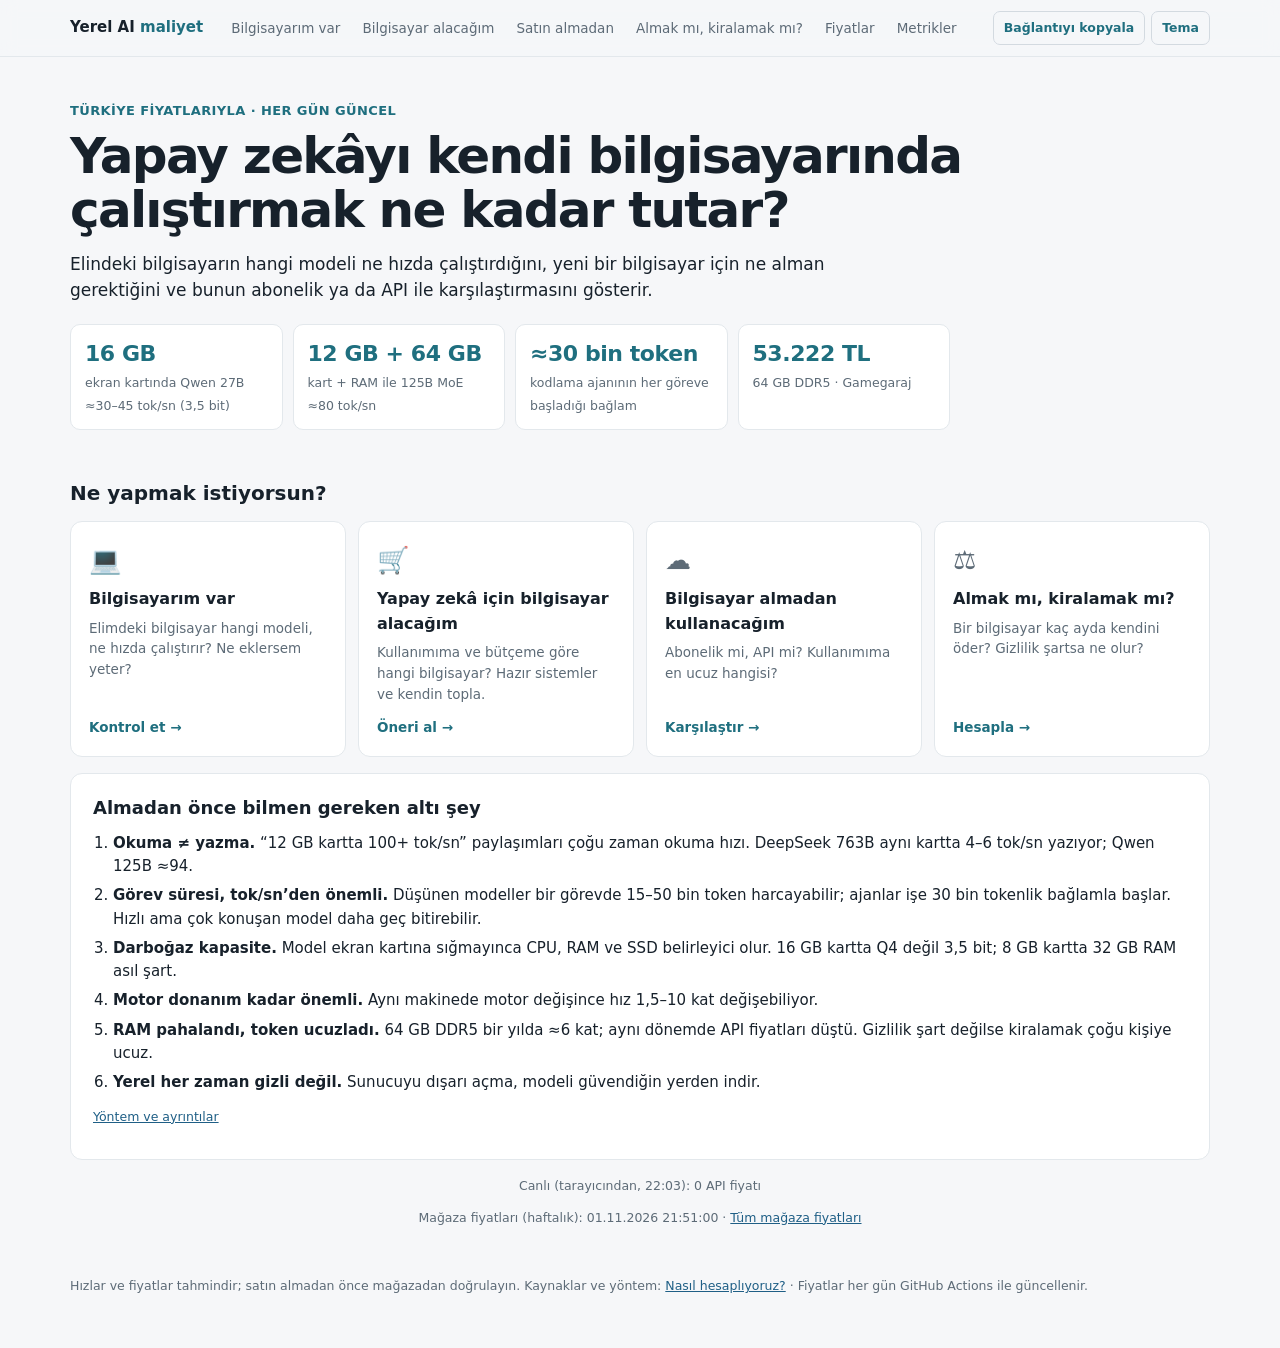
==== commit fa40b191: "Tarayıcıdan canlı fiyat, haftalık Actions ve Metrikler sayfası - API fiyatları (OpenRouter) ve dolar" ====
--- a/index.html
+++ b/index.html
@@ -12,7 +12,7 @@
 <header class="topbar"><div class="wrap topbar-in">
  <a class="brand" href="#">Yerel AI <span>maliyet</span></a>
  <nav class="nav" aria-label="Ana menü">
-  <a href="#elimde">Bilgisayarım var</a><a href="#al">Bilgisayar alacağım</a><a href="#bulut">Satın almadan</a><a href="#karsilastir">Almak mı, kiralamak mı?</a><a href="#fiyatlar">Fiyatlar</a><a href="#nasil">Nasıl?</a>
+  <a href="#elimde">Bilgisayarım var</a><a href="#al">Bilgisayar alacağım</a><a href="#bulut">Satın almadan</a><a href="#karsilastir">Almak mı, kiralamak mı?</a><a href="#fiyatlar">Fiyatlar</a><a href="#metrikler">Metrikler</a><a href="#nasil">Nasıl?</a>
  </nav>
  <div class="tools"><button id="share" class="btn ghost small" type="button">Bağlantıyı kopyala</button><button id="theme" class="btn ghost small" type="button" aria-label="Açık/koyu tema">Tema</button></div>
 </div></header>
--- a/assets/style.css
+++ b/assets/style.css
@@ -103,3 +103,8 @@
 .offer-part{overflow-x:auto}.offers td:last-child{max-width:320px;overflow-wrap:anywhere}
 @media(max-width:700px){.offers td:nth-child(4){display:none}.seg button{flex:1 1 auto}.ctip{min-width:160px}}
 @media(max-width:700px){.presets{grid-template-columns:repeat(2,minmax(0,1fr))}.preset small{font-size:10.5px}}
+
+.recs,.checks{margin:0;padding-left:18px}.recs li,.checks li{margin:7px 0}.recs li span{display:block;color:var(--muted);font-size:13.5px}
+.pcgrid.two{grid-template-columns:repeat(2,minmax(0,1fr))}.pcgrid.two .card{margin:0}
+details.card.alt{padding:14px 20px}details.card.alt summary{font-size:15px}
+@media(max-width:1000px){.pcgrid.two{grid-template-columns:minmax(0,1fr)}}
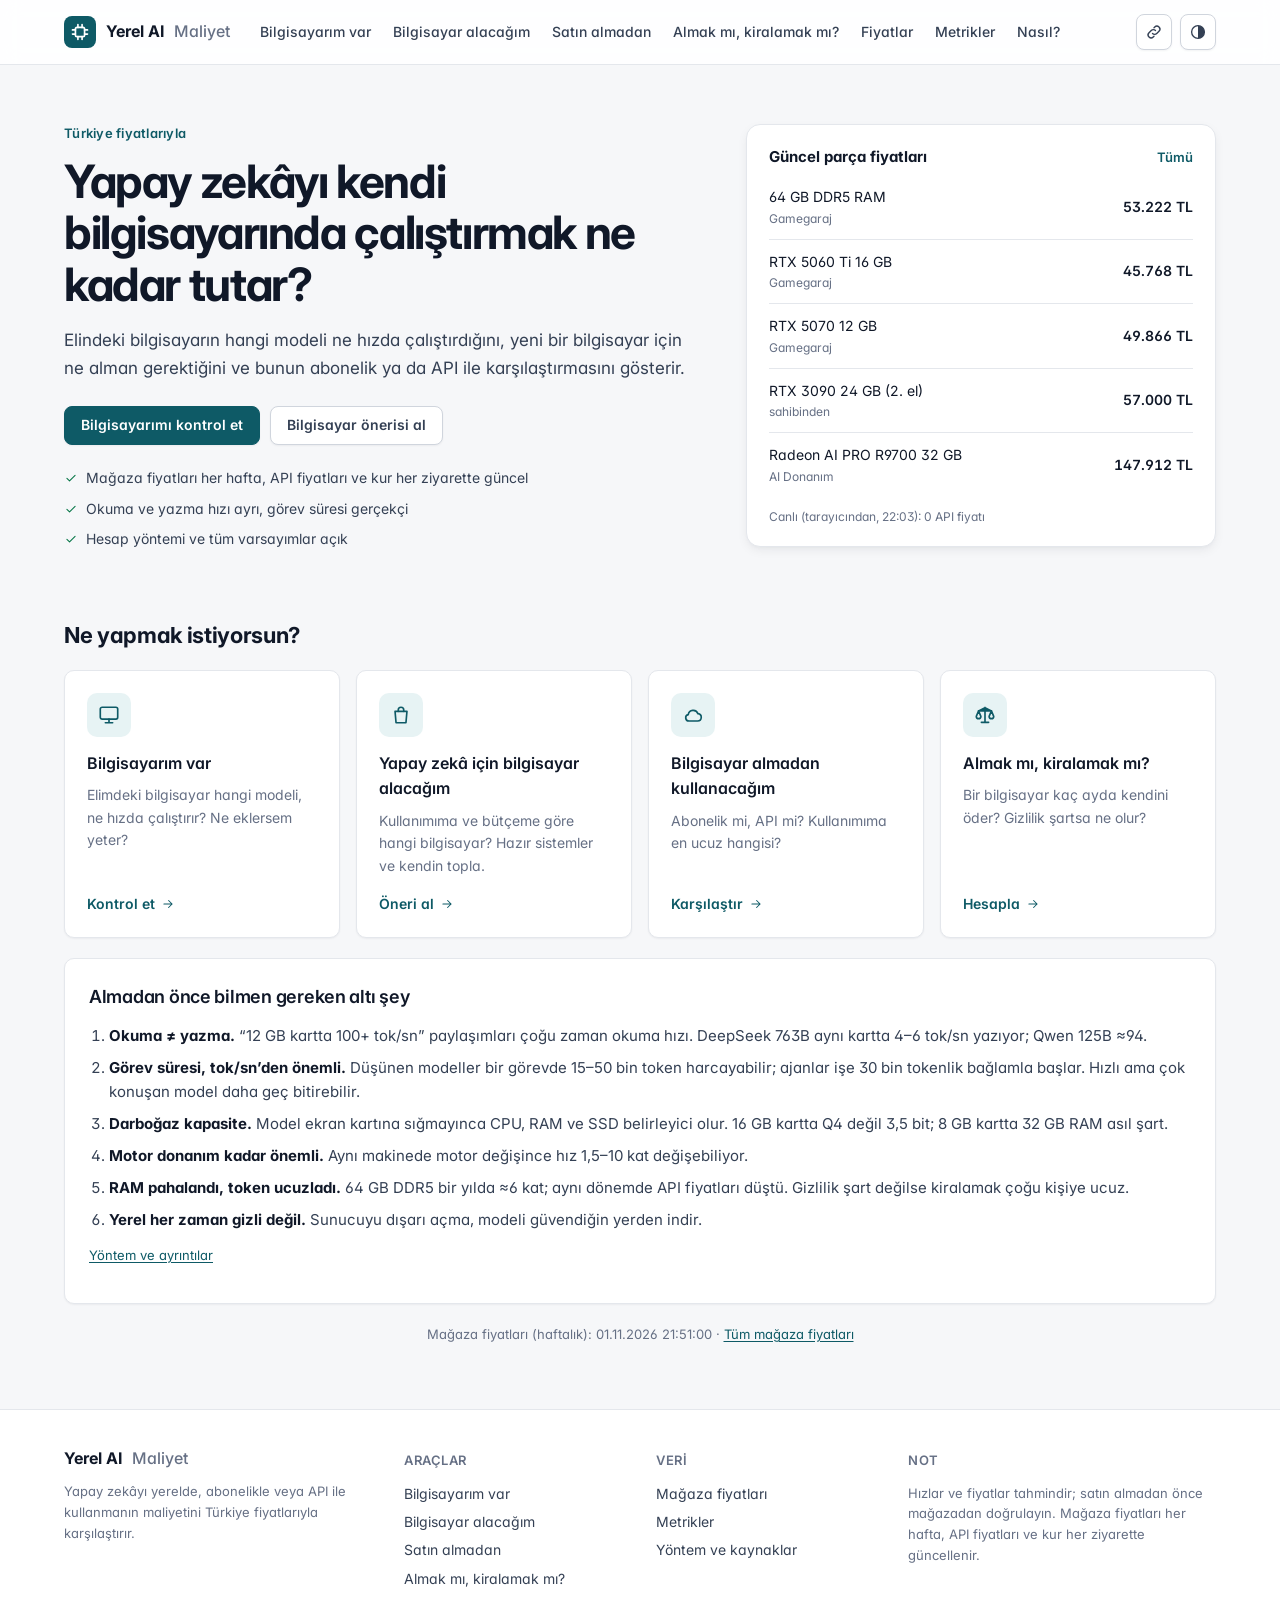
==== commit f1c91e4a: "Profesyonel tasarım: emoji yerine SVG ikonlar, yeni stil ve ana sayfa Co-Authored-By: Claude Opus 5." ====
--- a/index.html
+++ b/index.html
@@ -5,19 +5,27 @@
 <title>Yerel AI maliyet</title>
 <meta name="description" content="Yapay zekâyı kendi bilgisayarında mı, abonelikle mi, API ile mi kullanmak daha ucuz? Elindeki bilgisayar neyi çalıştırır, ne almalısın? Türkiye fiyatları, her gün güncel.">
 <meta name="color-scheme" content="light dark">
+<link rel="preconnect" href="https://fonts.googleapis.com"><link rel="preconnect" href="https://fonts.gstatic.com" crossorigin>
+<link rel="stylesheet" href="https://fonts.googleapis.com/css2?family=Inter:wght@400;500;600;700&display=swap">
+<link rel="icon" href="data:image/svg+xml,%3Csvg xmlns=%27http://www.w3.org/2000/svg%27 viewBox=%270 0 32 32%27%3E%3Crect width=%2732%27 height=%2732%27 rx=%277%27 fill=%27%230e5a66%27/%3E%3Crect x=%279%27 y=%279%27 width=%2714%27 height=%2714%27 rx=%272.5%27 fill=%27none%27 stroke=%27white%27 stroke-width=%272.2%27/%3E%3C/svg%3E">
 <link rel="stylesheet" href="assets/style.css">
 </head>
 <body>
 <a class="skip" href="#app">İçeriğe geç</a>
 <header class="topbar"><div class="wrap topbar-in">
- <a class="brand" href="#">Yerel AI <span>maliyet</span></a>
+ <a class="brand" href="#"><span class="logo" aria-hidden="true"><svg viewBox="0 0 24 24" fill="none" stroke="currentColor" stroke-width="2" stroke-linecap="round"><rect x="6.5" y="6.5" width="11" height="11" rx="2"/><path d="M9.5 3v3.5M14.5 3v3.5M9.5 17.5V21M14.5 17.5V21M3 9.5h3.5M3 14.5h3.5M17.5 9.5H21M17.5 14.5H21"/></svg></span>Yerel AI <span class="brand-sub">Maliyet</span></a>
  <nav class="nav" aria-label="Ana menü">
   <a href="#elimde">Bilgisayarım var</a><a href="#al">Bilgisayar alacağım</a><a href="#bulut">Satın almadan</a><a href="#karsilastir">Almak mı, kiralamak mı?</a><a href="#fiyatlar">Fiyatlar</a><a href="#metrikler">Metrikler</a><a href="#nasil">Nasıl?</a>
  </nav>
- <div class="tools"><button id="share" class="btn ghost small" type="button">Bağlantıyı kopyala</button><button id="theme" class="btn ghost small" type="button" aria-label="Açık/koyu tema">Tema</button></div>
+ <div class="tools"><button id="share" class="btn ghost small icon-btn" type="button" aria-label="Ayarlarınla birlikte bağlantıyı kopyala" title="Bağlantıyı kopyala"><svg viewBox="0 0 24 24" fill="none" stroke="currentColor" stroke-width="1.8" stroke-linecap="round" aria-hidden="true"><path d="M10 14a4 4 0 0 0 5.66 0l3-3a4 4 0 0 0-5.66-5.66l-1 1"/><path d="M14 10a4 4 0 0 0-5.66 0l-3 3a4 4 0 0 0 5.66 5.66l1-1"/></svg></button><button id="theme" class="btn ghost small icon-btn" type="button" aria-label="Açık/koyu tema" title="Açık/koyu tema"><svg viewBox="0 0 24 24" fill="none" stroke="currentColor" stroke-width="1.8" aria-hidden="true"><circle cx="12" cy="12" r="8.5"/><path d="M12 3.5v17a8.5 8.5 0 0 0 0-17z" fill="currentColor" stroke="none"/></svg></button></div>
 </div></header>
 <main id="app" class="wrap" tabindex="-1"><p class="muted">Yükleniyor…</p></main>
-<footer class="wrap foot"><p>Hızlar ve fiyatlar tahmindir; satın almadan önce mağazadan doğrulayın. Kaynaklar ve yöntem: <a href="#nasil">Nasıl hesaplıyoruz?</a> · Fiyatlar her gün GitHub Actions ile güncellenir.</p></footer>
+<footer class="foot"><div class="wrap foot-grid">
+ <div><a class="brand" href="#">Yerel AI <span class="brand-sub">Maliyet</span></a><p>Yapay zekâyı yerelde, abonelikle veya API ile kullanmanın maliyetini Türkiye fiyatlarıyla karşılaştırır.</p></div>
+ <div><h4>Araçlar</h4><a href="#elimde">Bilgisayarım var</a><a href="#al">Bilgisayar alacağım</a><a href="#bulut">Satın almadan</a><a href="#karsilastir">Almak mı, kiralamak mı?</a></div>
+ <div><h4>Veri</h4><a href="#fiyatlar">Mağaza fiyatları</a><a href="#metrikler">Metrikler</a><a href="#nasil">Yöntem ve kaynaklar</a></div>
+ <div><h4>Not</h4><p>Hızlar ve fiyatlar tahmindir; satın almadan önce mağazadan doğrulayın. Mağaza fiyatları her hafta, API fiyatları ve kur her ziyarette güncellenir.</p></div>
+</div></footer>
 <div id="toast" class="toast" role="status" aria-live="polite"></div>
 <script src="assets/calc.js"></script>
 <script src="assets/app.js"></script>
--- a/assets/style.css
+++ b/assets/style.css
@@ -1,110 +1,198 @@
-:root{color-scheme:light;--bg:#f6f7f9;--panel:#fff;--soft:#f1f4f6;--line:#e3e8ec;--border:#d3dae0;--text:#17212b;--muted:#5d6b77;--accent:#1f6f7f;--accent-bg:#e5f2f3;--ok:#2b8a5f;--warn:#a8661c;--bad:#b23f3f;--link:#1f5f86;--c1:#1f6f7f;--c2:#c2583c;--c3:#6f5fb0;--font:Inter,ui-sans-serif,system-ui,-apple-system,"Segoe UI",sans-serif}
-@media (prefers-color-scheme:dark){:root:not([data-theme="light"]){color-scheme:dark;--bg:#12171c;--panel:#1a2128;--soft:#20282f;--line:#2e3943;--border:#3a4651;--text:#ecf0f3;--muted:#a3b1bc;--accent:#7cc0cd;--accent-bg:#233740;--ok:#6cc79a;--warn:#f0b36a;--bad:#ff9a9a;--link:#9ccbe5;--c1:#7cc0cd;--c2:#f0937a;--c3:#b3a6f0}}
-:root[data-theme="dark"]{color-scheme:dark;--bg:#12171c;--panel:#1a2128;--soft:#20282f;--line:#2e3943;--border:#3a4651;--text:#ecf0f3;--muted:#a3b1bc;--accent:#7cc0cd;--accent-bg:#233740;--ok:#6cc79a;--warn:#f0b36a;--bad:#ff9a9a;--link:#9ccbe5;--c1:#7cc0cd;--c2:#f0937a;--c3:#b3a6f0}
-*{box-sizing:border-box}html{scroll-behavior:smooth}
-body{margin:0;background:var(--bg);color:var(--text);font:15px/1.55 var(--font)}
-a{color:var(--link)}button,input,select{font:inherit;color:inherit}
-:focus-visible{outline:2px solid var(--accent);outline-offset:2px}
-.wrap{max-width:1180px;margin:0 auto;padding:0 20px}
-.skip{position:absolute;left:-999px}.skip:focus{left:10px;top:10px;background:var(--panel);padding:8px;z-index:20}
-.muted{color:var(--muted)}.small{font-size:12.5px}.center{text-align:center}.bad{color:var(--bad)}
-/* top bar */
-.topbar{position:sticky;top:0;z-index:10;background:color-mix(in srgb,var(--bg) 90%,transparent);backdrop-filter:blur(8px);border-bottom:1px solid var(--line)}
-.topbar-in{display:flex;align-items:center;gap:18px;min-height:56px}
-.brand{font-weight:750;text-decoration:none;color:var(--text);white-space:nowrap}.brand span{color:var(--accent)}
+/* ---------- design tokens ---------- */
+:root{
+  color-scheme:light;
+  --bg:#f6f7f9;--panel:#ffffff;--soft:#f2f4f7;--line:#e4e7ec;--border:#d0d5dd;
+  --text:#101828;--text-2:#344054;--muted:#667085;
+  --accent:#0e5a66;--accent-2:#127281;--accent-bg:#e7f3f4;--accent-line:#b7dadd;
+  --ok:#067647;--ok-bg:#ecfdf3;--warn:#b54708;--warn-bg:#fffaeb;--bad:#b42318;--bad-bg:#fef3f2;
+  --btn-text:#ffffff;--link:#0e5a66;--c1:#0e5a66;--c2:#c4320a;--c3:#6941c6;
+  --shadow:0 1px 2px rgba(16,24,40,.05);--shadow-2:0 4px 12px -2px rgba(16,24,40,.08),0 2px 4px -2px rgba(16,24,40,.04);
+  --r:10px;--r-sm:7px;
+  --font:Inter,ui-sans-serif,system-ui,-apple-system,"Segoe UI",Roboto,sans-serif;
+}
+@media (prefers-color-scheme:dark){:root:not([data-theme="light"]){color-scheme:dark;
+  --bg:#0c111a;--panel:#141b26;--soft:#1a2230;--line:#263041;--border:#344154;--text:#f2f4f7;--text-2:#d0d5dd;--muted:#98a2b3;
+  --accent:#5fb8c4;--accent-2:#7ccbd5;--accent-bg:#13303a;--accent-line:#22505a;--ok:#47cd89;--ok-bg:#0f2a1e;--warn:#fdb022;--warn-bg:#2d2208;--bad:#f97066;--bad-bg:#2d1313;
+  --btn-text:#0c111a;--link:#7ccbd5;--c1:#5fb8c4;--c2:#f38744;--c3:#a48afb;--shadow:none;--shadow-2:0 4px 16px rgba(0,0,0,.35)}}
+:root[data-theme="dark"]{color-scheme:dark;
+  --bg:#0c111a;--panel:#141b26;--soft:#1a2230;--line:#263041;--border:#344154;--text:#f2f4f7;--text-2:#d0d5dd;--muted:#98a2b3;
+  --accent:#5fb8c4;--accent-2:#7ccbd5;--accent-bg:#13303a;--accent-line:#22505a;--ok:#47cd89;--ok-bg:#0f2a1e;--warn:#fdb022;--warn-bg:#2d2208;--bad:#f97066;--bad-bg:#2d1313;
+  --btn-text:#0c111a;--link:#7ccbd5;--c1:#5fb8c4;--c2:#f38744;--c3:#a48afb;--shadow:none;--shadow-2:0 4px 16px rgba(0,0,0,.35)}
+
+/* ---------- base ---------- */
+*{box-sizing:border-box}html{scroll-behavior:smooth;-webkit-text-size-adjust:100%}
+body{margin:0;background:var(--bg);color:var(--text);font:15px/1.6 var(--font);font-feature-settings:"cv11","ss01";-webkit-font-smoothing:antialiased}
+a{color:var(--link);text-underline-offset:2px}a:hover{color:var(--accent-2)}
+button,input,select{font:inherit;color:inherit}
+:focus-visible{outline:2px solid var(--accent);outline-offset:2px;border-radius:4px}
+h1,h2,h3,h4{color:var(--text);letter-spacing:-.015em}
+.wrap{max-width:1200px;margin:0 auto;padding:0 24px}
+.skip{position:absolute;left:-999px}.skip:focus{left:12px;top:12px;background:var(--panel);padding:8px 12px;z-index:30;border-radius:6px}
+.muted{color:var(--muted)}.small{font-size:13px}.center{text-align:center}.bad{color:var(--bad)}
+.ic{width:22px;height:22px}.bi{width:14px;height:14px;flex:none;vertical-align:-2px}
+code{background:var(--soft);border:1px solid var(--line);padding:1px 6px;border-radius:5px;font-size:.92em}
+.num{font-variant-numeric:tabular-nums}
+
+/* ---------- top bar ---------- */
+.topbar{position:sticky;top:0;z-index:20;background:color-mix(in srgb,var(--panel) 88%,transparent);backdrop-filter:saturate(1.4) blur(10px);border-bottom:1px solid var(--line)}
+.topbar-in{display:flex;align-items:center;gap:20px;min-height:64px}
+.brand{display:inline-flex;align-items:center;gap:10px;font-weight:700;font-size:16px;text-decoration:none;color:var(--text);white-space:nowrap}
+.brand:hover{color:var(--text)}.brand-sub{color:var(--muted);font-weight:500}
+.logo{display:grid;place-items:center;width:32px;height:32px;border-radius:8px;background:var(--accent);color:#fff}.logo svg{width:20px;height:20px}
 .nav{display:flex;gap:2px;overflow-x:auto;scrollbar-width:none;flex:1}.nav::-webkit-scrollbar{display:none}
-.nav a{white-space:nowrap;text-decoration:none;color:var(--muted);font-size:13.5px;padding:7px 10px;border-radius:6px}
-.nav a:hover{color:var(--text);background:var(--soft)}.nav a[aria-current="true"]{color:var(--accent);background:var(--accent-bg);font-weight:650}
-.tools{display:flex;gap:6px}
-/* buttons */
-.btn{display:inline-flex;align-items:center;gap:6px;border:1px solid var(--accent);background:var(--accent);color:var(--panel);padding:9px 14px;border-radius:7px;font-weight:600;font-size:14px;text-decoration:none;cursor:pointer}
-.btn.ghost{background:transparent;color:var(--accent);border-color:var(--border)}.btn.ghost:hover{border-color:var(--accent)}.btn.small{padding:6px 10px;font-size:12.5px}
-/* hero & pages */
-.hero{padding:44px 0 18px}.eyebrow{color:var(--accent);font-weight:650;font-size:13px;letter-spacing:.03em;text-transform:uppercase;margin:0 0 8px}
-h1{font-size:clamp(30px,4.6vw,50px);line-height:1.08;letter-spacing:-.035em;margin:0 0 14px}h1 span{color:var(--accent)}
-.page-head{padding:34px 0 8px}.page-head h1{font-size:clamp(26px,3.6vw,38px)}
-.lead{font-size:17px;max-width:820px;margin:0 0 16px}
-.facts{display:grid;grid-template-columns:repeat(4,minmax(0,1fr));gap:10px;max-width:880px;margin-top:20px}
-.facts div{background:var(--panel);border:1px solid var(--line);border-radius:10px;padding:12px 14px}.facts b{display:block;font-size:22px;letter-spacing:-.02em;color:var(--accent)}.facts span{font-size:12.5px;color:var(--muted)}
-h2.q{font-size:20px;margin:30px 0 12px}
-.personas{display:grid;grid-template-columns:repeat(4,minmax(0,1fr));gap:12px}
-.persona{display:flex;flex-direction:column;gap:6px;background:var(--panel);border:1px solid var(--line);border-radius:12px;padding:18px;text-decoration:none;color:var(--text);transition:border-color .15s,transform .15s}
-.persona:hover{border-color:var(--accent);transform:translateY(-2px)}.persona .pi{font-size:26px}.persona b{font-size:16px}.persona span{color:var(--muted);font-size:13.5px}.persona em{margin-top:auto;font-style:normal;color:var(--accent);font-weight:650;font-size:13.5px;padding-top:6px}
-/* cards */
-.card{background:var(--panel);border:1px solid var(--line);border-radius:12px;padding:20px 22px;margin:16px 0}
-.card h2{font-size:18px;margin:0 0 10px}.lessons ol{margin:0;padding-left:20px}.lessons li{margin:6px 0}
-.prose h2{margin-top:18px}.prose h2:first-child{margin-top:0}
-.block{margin:28px 0}.block-head{display:flex;justify-content:space-between;align-items:center;gap:12px;flex-wrap:wrap}.block h2{font-size:20px;margin:0 0 10px}
-/* usage panel */
-.usage-head{display:flex;align-items:baseline;gap:12px;flex-wrap:wrap;margin-bottom:10px}.usage-head h2{margin:0}
-.presets{display:grid;grid-template-columns:repeat(auto-fill,minmax(165px,1fr));gap:8px;margin-bottom:12px}
-.preset{text-align:left;border:1px solid var(--border);background:var(--panel);border-radius:8px;padding:10px 12px;cursor:pointer}.preset b{display:block;font-size:13.5px}.preset small{color:var(--muted);font-size:11.5px}
-.preset.on,.preset:hover{border-color:var(--accent)}.preset.on{background:var(--accent-bg)}
-.fields{display:grid;grid-template-columns:repeat(auto-fill,minmax(200px,1fr));gap:10px}.fields.four{grid-template-columns:repeat(4,minmax(0,1fr))}
-.f{display:flex;flex-direction:column;gap:5px;font-size:12.5px;color:var(--muted);font-weight:600}
-.f input,.f select{background:var(--panel);border:1px solid var(--border);border-radius:7px;padding:9px 10px;font-size:15px;color:var(--text);font-weight:500}
-.hint{display:inline-grid;place-items:center;width:15px;height:15px;border-radius:50%;background:var(--soft);font-style:normal;font-size:10px;cursor:help}
-.row-label{font-size:12.5px;color:var(--muted);font-weight:600;margin:14px 0 6px}
-.seg{display:flex;flex-wrap:wrap;gap:6px}.seg button{border:1px solid var(--border);background:var(--panel);border-radius:8px;padding:8px 12px;text-align:left;cursor:pointer}
-.seg button b{display:block;font-size:13.5px}.seg button small{color:var(--muted);font-size:11.5px}.seg button[aria-pressed="true"]{border-color:var(--accent);background:var(--accent-bg);color:var(--accent)}.seg.small button{padding:6px 11px;font-size:13px}
-.check{display:flex;gap:8px;align-items:flex-start;font-size:13.5px;margin-top:12px}
-details.more{margin-top:12px}details.more summary{cursor:pointer;color:var(--accent);font-size:13.5px;font-weight:600}details.more[open] summary{margin-bottom:10px}
-/* computers */
-.pcgrid{display:grid;grid-template-columns:repeat(auto-fill,minmax(300px,1fr));gap:12px}.pcgrid.three{grid-template-columns:repeat(3,minmax(0,1fr))}
-.pc{position:relative;display:flex;flex-direction:column;gap:6px;background:var(--panel);border:1px solid var(--line);border-radius:12px;padding:16px}
-.pc.hl{border-color:var(--accent);box-shadow:0 2px 0 var(--accent-bg)}
-.tag{position:absolute;top:-10px;left:14px;background:var(--accent);color:var(--panel);font-size:11.5px;font-weight:700;padding:2px 9px;border-radius:20px}
-.pc-top{display:flex;justify-content:space-between;gap:10px;align-items:baseline}.pc h3{font-size:15px;margin:0;line-height:1.3}.pc-top strong{font-size:17px;white-space:nowrap;font-variant-numeric:tabular-nums}
-.pc p{margin:0}.pc-stats{display:grid;grid-template-columns:repeat(3,minmax(0,1fr));gap:8px;background:var(--soft);border-radius:8px;padding:9px 10px;margin:4px 0}
-.pc-stats span{display:block;font-size:11px;color:var(--muted)}.pc-stats b{font-size:14.5px;font-variant-numeric:tabular-nums}.pc-stats small{display:block;font-size:10.5px;color:var(--muted)}
-.reason{color:var(--accent)}.actions{display:flex;gap:6px;flex-wrap:wrap;margin-top:auto;padding-top:6px}
-.badge{display:inline-block;font-size:11.5px;font-weight:650;padding:2px 8px;border-radius:20px;background:var(--soft);white-space:nowrap}
-.badge.ok{color:var(--ok);background:color-mix(in srgb,var(--ok) 13%,transparent)}.badge.slow{color:var(--warn);background:color-mix(in srgb,var(--warn) 14%,transparent)}.badge.no{color:var(--bad);background:color-mix(in srgb,var(--bad) 12%,transparent)}
-.parts{list-style:none;margin:0;padding:0;display:grid;gap:6px}.parts li{display:grid;grid-template-columns:minmax(0,1fr) auto auto auto;gap:8px;align-items:baseline;font-size:12.5px;border-bottom:1px dashed var(--line);padding-bottom:5px}
-.parts li small{display:block;color:var(--muted);font-size:11px}.parts b{font-variant-numeric:tabular-nums;white-space:nowrap}
-/* mine */
-.mgrid{display:grid;grid-template-columns:repeat(5,minmax(0,1fr));gap:10px;margin-top:6px}
-.mcard{display:flex;flex-direction:column;gap:4px;background:var(--panel);border:1px solid var(--line);border-top:4px solid var(--border);border-radius:10px;padding:14px}
-.mcard.ok{border-top-color:var(--ok)}.mcard.slow{border-top-color:var(--warn)}.mcard.no{border-top-color:var(--bad);opacity:.85}.mcard h3{font-size:14px;margin:4px 0 0}.mcard p{margin:0}
-.big{font-size:24px;font-weight:750;letter-spacing:-.02em;font-variant-numeric:tabular-nums}.big small{font-size:13px;font-weight:500;color:var(--muted)}
-.tip{background:var(--accent-bg);border:1px solid var(--accent);border-radius:10px;padding:13px 16px;margin:14px 0;font-size:14.5px}
-/* builder */
-.builder{display:grid;grid-template-columns:minmax(0,1fr) 300px;gap:16px;background:var(--panel);border:1px solid var(--line);border-radius:12px;padding:18px}
-.brows{display:grid;gap:8px}.brow{display:grid;grid-template-columns:110px minmax(0,1.4fr) auto minmax(0,1fr) auto;gap:8px;align-items:center}
-.blabel{font-size:12.5px;font-weight:650;color:var(--muted)}.brow select{min-width:0;background:var(--panel);border:1px solid var(--border);border-radius:7px;padding:7px 8px;font-size:13px}
-.bsum{display:flex;flex-direction:column;gap:8px;background:var(--soft);border-radius:10px;padding:14px}.bsum ul{margin:0;padding-left:16px}.bsum li{margin:3px 0}.bsum p{margin:0}
-/* cloud bars */
-.bars{display:grid;gap:5px}.bar-row{display:grid;grid-template-columns:minmax(0,38%) minmax(60px,1fr) 110px;gap:10px;align-items:center;font-size:13px;border-bottom:1px solid var(--line);padding:4px 0}
-.bar-row.dim{opacity:.55}.bn small{display:block;color:var(--muted);font-size:11px}.bt{height:12px;background:var(--soft);border-radius:3px;overflow:hidden}.bt i{display:block;height:100%;background:var(--c1);border-radius:3px}.bar-row b{text-align:right;font-variant-numeric:tabular-nums}
-/* compare */
-.cmp-pick{display:grid;grid-template-columns:minmax(0,1fr) minmax(0,1fr);gap:12px}
-.verdict{background:var(--panel);border:2px solid var(--accent);border-radius:12px;padding:20px 22px;margin:16px 0}.verdict p{font-size:18px;margin:0 0 14px}.verdict p b{color:var(--accent)}
-.vstats{display:grid;grid-template-columns:repeat(3,minmax(0,1fr));gap:10px}.vstats div{background:var(--soft);border-radius:8px;padding:10px 12px}.vstats span{display:block;font-size:12px;color:var(--muted)}.vstats b{font-size:20px;font-variant-numeric:tabular-nums}.vstats small{display:block;font-size:11.5px;color:var(--muted)}
-#chart{position:relative}.chart{width:100%;height:auto;display:block}.chart .grid{stroke:var(--line);stroke-dasharray:3 4}.chart .ax{fill:var(--muted);font-size:12px}.chart .xh{stroke:var(--muted);stroke-dasharray:2 3}
-.legend{display:flex;flex-wrap:wrap;gap:14px;font-size:13px;margin-top:6px}.legend i,.ctip i{display:inline-block;width:12px;height:3px;border-radius:2px;margin-right:6px;vertical-align:middle}
-.ctip{position:absolute;background:var(--panel);border:1px solid var(--border);border-radius:8px;padding:8px 10px;font-size:12.5px;box-shadow:0 8px 24px #0002;pointer-events:none;min-width:200px}
-/* system table */
-.tablewrap{overflow-x:auto;background:var(--panel);border:1px solid var(--line);border-radius:12px}
-.systable{width:100%;border-collapse:collapse;min-width:820px}.systable th{font-size:12px;color:var(--muted);text-align:left;padding:10px 12px;border-bottom:1px solid var(--line);white-space:nowrap}
-.systable td{padding:10px 12px;border-bottom:1px solid var(--line);font-size:13.5px;vertical-align:top}.systable td small{display:block;color:var(--muted);font-size:11.5px}.systable .num{text-align:right;white-space:nowrap;font-variant-numeric:tabular-nums}
-.systable details.more{margin-top:4px}.systable details.more summary{font-size:12px}.systable tr:hover td{background:var(--soft)}
-/* prices */
-.offer-part{margin:12px 0 18px}.offer-part h3{font-size:14.5px;margin:0 0 6px}
-.offers{width:100%;border-collapse:collapse}.offers td{padding:7px 8px;border-bottom:1px solid var(--line);font-size:13.5px;vertical-align:middle}.offers tr.sel td{background:var(--accent-bg)}.offers .num{text-align:right;white-space:nowrap;font-variant-numeric:tabular-nums}
-.links li{margin:6px 0}
-.foot{color:var(--muted);font-size:12.5px;padding-top:24px;padding-bottom:40px}
-.toast{position:fixed;left:50%;bottom:22px;transform:translateX(-50%);background:var(--text);color:var(--bg);padding:9px 14px;border-radius:7px;font-size:13px;opacity:0;pointer-events:none;transition:opacity .2s;z-index:30}.toast.show{opacity:1}
-code{background:var(--soft);padding:1px 5px;border-radius:4px}
-@media(max-width:1000px){.personas{grid-template-columns:repeat(2,minmax(0,1fr))}.mgrid{grid-template-columns:repeat(2,minmax(0,1fr))}.pcgrid.three{grid-template-columns:1fr}.builder{grid-template-columns:1fr}.fields.four{grid-template-columns:repeat(2,minmax(0,1fr))}.brand span{display:none}}
-@media(max-width:700px){.wrap{padding:0 14px}.topbar-in{flex-wrap:wrap;gap:6px;padding:8px 0}.nav{order:3;flex-basis:100%}.facts{grid-template-columns:repeat(2,minmax(0,1fr))}.personas,.mgrid,.cmp-pick,.vstats{grid-template-columns:minmax(0,1fr)}.brow{grid-template-columns:1fr 1fr}.brow .blabel{grid-column:1/-1}.bar-row{grid-template-columns:minmax(0,1fr) 90px}.bar-row .bt{display:none}.parts li{grid-template-columns:minmax(0,1fr) auto}.fields.four{grid-template-columns:1fr}.verdict p{font-size:16px}}
+.nav a{white-space:nowrap;text-decoration:none;color:var(--text-2);font-size:14px;font-weight:500;padding:8px 10px;border-radius:7px}
+.nav a:hover{color:var(--text);background:var(--soft)}
+.nav a[aria-current="true"]{color:var(--accent);background:var(--accent-bg)}
+.tools{display:flex;gap:8px;align-items:center}
+.icon-btn{width:36px;height:36px;padding:0!important;justify-content:center}.icon-btn svg{width:18px;height:18px}
+
+/* ---------- buttons ---------- */
+.btn{display:inline-flex;align-items:center;justify-content:center;gap:8px;border:1px solid var(--accent);background:var(--accent);color:var(--btn-text);padding:10px 16px;border-radius:8px;font-weight:600;font-size:14px;line-height:1.2;text-decoration:none;cursor:pointer;box-shadow:var(--shadow);transition:background .15s,border-color .15s}
+.btn:hover{background:var(--accent-2);border-color:var(--accent-2);color:var(--btn-text)}
+.btn.ghost{background:var(--panel);color:var(--text-2);border-color:var(--border)}
+.btn.ghost:hover{border-color:var(--accent);color:var(--accent);background:var(--panel)}
+.btn.small{padding:7px 12px;font-size:13px}
+
+/* ---------- home ---------- */
+.hero{display:grid;grid-template-columns:minmax(0,1.35fr) minmax(0,1fr);gap:48px;align-items:center;padding:56px 0 24px}
+.eyebrow{display:inline-block;color:var(--accent);font-weight:600;font-size:13px;letter-spacing:.02em;margin:0 0 12px}
+h1{font-size:clamp(30px,4vw,46px);line-height:1.12;letter-spacing:-.03em;margin:0 0 16px;font-weight:700}
+.lead{font-size:17px;line-height:1.65;color:var(--text-2);max-width:640px;margin:0 0 24px}
+.hero-cta{display:flex;gap:10px;flex-wrap:wrap;margin-bottom:22px}
+.hero-points{list-style:none;padding:0;margin:0;display:grid;gap:8px;color:var(--text-2);font-size:14px}
+.hero-points li{display:flex;gap:8px;align-items:center}.hero-points .bi{color:var(--ok)}
+.price-panel{background:var(--panel);border:1px solid var(--line);border-radius:14px;box-shadow:var(--shadow-2);padding:20px 22px}
+.pp-head{display:flex;justify-content:space-between;align-items:baseline;margin-bottom:6px}.pp-head a{font-size:13px;font-weight:600;text-decoration:none}
+.price-panel table{width:100%;border-collapse:collapse}
+.price-panel td{padding:11px 0;border-bottom:1px solid var(--line);font-size:14px}.price-panel tr:last-child td{border-bottom:0}
+.price-panel td small{display:block;color:var(--muted);font-size:12px}
+.price-panel td.num{text-align:right;font-weight:600;white-space:nowrap}
+.pp-foot{margin:10px 0 0;font-size:12px;color:var(--muted)}
+h2.q{font-size:22px;margin:44px 0 16px;font-weight:700}
+.personas{display:grid;grid-template-columns:repeat(4,minmax(0,1fr));gap:16px}
+.persona{display:flex;flex-direction:column;gap:8px;background:var(--panel);border:1px solid var(--line);border-radius:var(--r);padding:22px;text-decoration:none;color:var(--text);box-shadow:var(--shadow);transition:border-color .15s,box-shadow .15s}
+.persona:hover{border-color:var(--accent-line);box-shadow:var(--shadow-2);color:var(--text)}
+.persona .pi{display:grid;place-items:center;width:44px;height:44px;border-radius:10px;background:var(--accent-bg);color:var(--accent);margin-bottom:6px}
+.persona b{font-size:16px;font-weight:600}.persona span{color:var(--muted);font-size:14px}
+.persona em{margin-top:auto;font-style:normal;color:var(--accent);font-weight:600;font-size:14px;padding-top:8px;display:inline-flex;align-items:center;gap:6px}
+
+/* ---------- page header ---------- */
+.page-head{padding:44px 0 12px}.page-head h1{font-size:clamp(26px,3.2vw,36px)}
+
+/* ---------- cards ---------- */
+.card{background:var(--panel);border:1px solid var(--line);border-radius:var(--r);padding:24px;margin:20px 0;box-shadow:var(--shadow)}
+.card h2{font-size:18px;font-weight:600;margin:0 0 12px}
+.lessons ol{margin:0;padding-left:20px;color:var(--text-2)}.lessons li{margin:8px 0}.lessons li b{color:var(--text)}
+.prose{color:var(--text-2)}.prose h2{margin-top:26px}.prose h2:first-child{margin-top:0}.prose li{margin:6px 0}.prose b{color:var(--text)}
+.block{margin:36px 0}.block-head{display:flex;justify-content:space-between;align-items:center;gap:12px;flex-wrap:wrap;margin-bottom:12px}.block h2{font-size:20px;font-weight:600;margin:0}
+
+/* ---------- forms & usage panel ---------- */
+.usage-head{display:flex;align-items:baseline;gap:12px;flex-wrap:wrap;margin-bottom:14px}.usage-head h2{margin:0}
+.presets{display:grid;grid-template-columns:repeat(auto-fill,minmax(170px,1fr));gap:8px;margin-bottom:16px}
+.preset{text-align:left;border:1px solid var(--border);background:var(--panel);border-radius:8px;padding:11px 13px;cursor:pointer;transition:border-color .15s,background .15s}
+.preset b{display:block;font-size:14px;font-weight:600}.preset small{color:var(--muted);font-size:12px}
+.preset:hover{border-color:var(--accent-line)}.preset.on{border-color:var(--accent);background:var(--accent-bg);box-shadow:inset 0 0 0 1px var(--accent)}
+.fields{display:grid;grid-template-columns:repeat(auto-fill,minmax(210px,1fr));gap:12px}.fields.four{grid-template-columns:repeat(4,minmax(0,1fr))}
+.f{display:flex;flex-direction:column;gap:6px;font-size:13px;color:var(--text-2);font-weight:500}
+.f input,.f select,.brow select{background:var(--panel);border:1px solid var(--border);border-radius:8px;padding:9px 12px;font-size:15px;color:var(--text);box-shadow:var(--shadow);max-width:100%;min-width:0}
+.f input:focus,.f select:focus,.brow select:focus{outline:none;border-color:var(--accent);box-shadow:0 0 0 3px var(--accent-bg)}
+.hint{display:inline-grid;place-items:center;width:16px;height:16px;border-radius:50%;background:var(--soft);border:1px solid var(--line);font-style:normal;font-size:10px;cursor:help;color:var(--muted)}
+.row-label{font-size:13px;color:var(--text-2);font-weight:500;margin:18px 0 8px}
+.seg{display:flex;flex-wrap:wrap;gap:8px}
+.seg button{border:1px solid var(--border);background:var(--panel);border-radius:8px;padding:9px 13px;text-align:left;cursor:pointer;transition:border-color .15s,background .15s}
+.seg button b{display:block;font-size:14px;font-weight:600}.seg button small{color:var(--muted);font-size:12px}
+.seg button:hover{border-color:var(--accent-line)}
+.seg button[aria-pressed="true"]{border-color:var(--accent);background:var(--accent-bg);box-shadow:inset 0 0 0 1px var(--accent)}
+.seg button[aria-pressed="true"] b{color:var(--accent)}
+.seg.small button{padding:7px 12px;font-size:13px;font-weight:500}
+.check{display:flex;gap:10px;align-items:flex-start;font-size:14px;margin-top:14px;color:var(--text-2)}.check input{margin-top:4px;accent-color:var(--accent)}
+details.more{margin-top:14px}details.more summary{cursor:pointer;color:var(--accent);font-size:14px;font-weight:600;list-style-position:inside}details.more[open] summary{margin-bottom:12px}
+
+/* ---------- computers ---------- */
+.pcgrid{display:grid;grid-template-columns:repeat(auto-fill,minmax(310px,1fr));gap:16px}.pcgrid.three{grid-template-columns:repeat(3,minmax(0,1fr))}.pcgrid.two{grid-template-columns:repeat(2,minmax(0,1fr))}.pcgrid.two .card{margin:0}
+.pc{position:relative;display:flex;flex-direction:column;gap:8px;background:var(--panel);border:1px solid var(--line);border-radius:var(--r);padding:20px;box-shadow:var(--shadow)}
+.pc.hl{border-color:var(--accent-line);box-shadow:var(--shadow-2)}
+.tag{align-self:flex-start;background:var(--accent-bg);color:var(--accent);font-size:12px;font-weight:600;padding:3px 10px;border-radius:20px;margin-bottom:2px}
+.pc-top{display:flex;justify-content:space-between;gap:12px;align-items:baseline}.pc h3{font-size:16px;font-weight:600;margin:0;line-height:1.35}
+.pc-top strong{font-size:18px;font-weight:700;white-space:nowrap;font-variant-numeric:tabular-nums}
+.pc p{margin:0}
+.pc-stats{display:grid;grid-template-columns:repeat(3,minmax(0,1fr));gap:1px;background:var(--line);border:1px solid var(--line);border-radius:8px;overflow:hidden;margin:6px 0}
+.pc-stats div{background:var(--soft);padding:10px 12px}
+.pc-stats span{display:block;font-size:12px;color:var(--muted)}.pc-stats b{font-size:15px;font-weight:600;font-variant-numeric:tabular-nums}.pc-stats small{display:block;font-size:11px;color:var(--muted)}
+.reason{color:var(--accent)}.actions{display:flex;gap:8px;flex-wrap:wrap;margin-top:auto;padding-top:8px}
+.badge{display:inline-flex;align-items:center;gap:5px;font-size:12px;font-weight:600;padding:3px 9px;border-radius:20px;background:var(--soft);white-space:nowrap;border:1px solid transparent}
+.badge.ok{color:var(--ok);background:var(--ok-bg);border-color:color-mix(in srgb,var(--ok) 25%,transparent)}
+.badge.slow{color:var(--warn);background:var(--warn-bg);border-color:color-mix(in srgb,var(--warn) 25%,transparent)}
+.badge.no{color:var(--bad);background:var(--bad-bg);border-color:color-mix(in srgb,var(--bad) 25%,transparent)}
+.parts{list-style:none;margin:0;padding:0;display:grid;gap:0}
+.parts li{display:grid;grid-template-columns:minmax(0,1fr) auto auto auto;gap:10px;align-items:baseline;font-size:13px;border-bottom:1px solid var(--line);padding:8px 0}
+.parts li:last-child{border-bottom:0}.parts li small{display:block;color:var(--muted);font-size:12px}.parts b{font-variant-numeric:tabular-nums;white-space:nowrap;font-weight:600}
+
+/* ---------- "I have a computer" ---------- */
+.mgrid{display:grid;grid-template-columns:repeat(5,minmax(0,1fr));gap:12px;margin-top:8px}
+.mcard{display:flex;flex-direction:column;gap:6px;background:var(--panel);border:1px solid var(--line);border-radius:var(--r);padding:16px;box-shadow:var(--shadow)}
+.mcard h3{font-size:14px;font-weight:600;margin:4px 0 0}.mcard p{margin:0}.mcard.no{opacity:.8}.mcard .badge{align-self:flex-start}
+.big{font-size:24px;font-weight:700;letter-spacing:-.02em;font-variant-numeric:tabular-nums}.big small{font-size:13px;font-weight:500;color:var(--muted)}
+.tip{background:var(--accent-bg);border:1px solid var(--accent-line);border-left:3px solid var(--accent);border-radius:8px;padding:14px 18px;margin:18px 0;font-size:15px;color:var(--text-2)}.tip b{color:var(--text)}
+.recs,.checks{margin:0;padding-left:18px;color:var(--text-2)}.recs li,.checks li{margin:8px 0}.recs li b,.checks li b{color:var(--text)}.recs li span{display:block;color:var(--muted);font-size:14px}
+details.card.alt{padding:16px 22px}details.card.alt summary{font-size:15px}
+
+/* ---------- builder ---------- */
+.builder{display:grid;grid-template-columns:minmax(0,1fr) 300px;gap:20px;background:var(--panel);border:1px solid var(--line);border-radius:var(--r);padding:22px;box-shadow:var(--shadow)}
+.brows{display:grid;gap:10px}.brow{display:grid;grid-template-columns:120px minmax(0,1.4fr) auto minmax(0,1fr) auto;gap:10px;align-items:center}
+.blabel{font-size:13px;font-weight:600;color:var(--text-2)}.brow select{padding:8px 10px;font-size:14px}
+.bsum{display:flex;flex-direction:column;gap:10px;background:var(--soft);border:1px solid var(--line);border-radius:10px;padding:18px;position:sticky;top:84px;align-self:start}
+.bsum ul{margin:0;padding-left:16px}.bsum li{margin:4px 0}.bsum p{margin:0}
+
+/* ---------- tables ---------- */
+.tablewrap{overflow-x:auto;background:var(--panel);border:1px solid var(--line);border-radius:var(--r);box-shadow:var(--shadow)}
+.systable{width:100%;border-collapse:collapse;min-width:860px}
+.systable th{font-size:12px;font-weight:600;color:var(--muted);text-align:left;padding:12px 14px;border-bottom:1px solid var(--line);background:var(--soft);white-space:nowrap;text-transform:uppercase;letter-spacing:.03em}
+.systable td{padding:12px 14px;border-bottom:1px solid var(--line);font-size:14px;vertical-align:top}
+.systable tr:last-child td{border-bottom:0}.systable td small{display:block;color:var(--muted);font-size:12px}.systable .num{text-align:right;white-space:nowrap}
+.systable details.more{margin-top:4px}.systable details.more summary{font-size:12px}.systable tbody tr:hover td{background:color-mix(in srgb,var(--soft) 60%,transparent)}
+
+/* ---------- cloud bars ---------- */
+.bars{display:grid}.bar-row{display:grid;grid-template-columns:minmax(0,42%) minmax(60px,1fr) 120px;gap:14px;align-items:center;font-size:14px;border-bottom:1px solid var(--line);padding:9px 0}
+.bar-row:last-child{border-bottom:0}.bar-row.dim{opacity:.55}.bn small{display:block;color:var(--muted);font-size:12px}
+.bt{height:8px;background:var(--soft);border-radius:4px;overflow:hidden}.bt i{display:block;height:100%;background:var(--accent);border-radius:4px}
+.bar-row b{text-align:right;font-variant-numeric:tabular-nums;font-weight:600}
+
+/* ---------- compare ---------- */
+.cmp-pick{display:grid;grid-template-columns:minmax(0,1fr) minmax(0,1fr);gap:14px}
+.verdict{background:var(--panel);border:1px solid var(--accent-line);border-left:4px solid var(--accent);border-radius:var(--r);padding:24px;margin:20px 0;box-shadow:var(--shadow-2)}
+.verdict p{font-size:18px;line-height:1.5;margin:0 0 16px;color:var(--text-2)}.verdict p b{color:var(--accent)}
+.vstats{display:grid;grid-template-columns:repeat(3,minmax(0,1fr));gap:12px}
+.vstats div{background:var(--soft);border:1px solid var(--line);border-radius:8px;padding:12px 14px}
+.vstats span{display:block;font-size:12px;color:var(--muted)}.vstats b{font-size:20px;font-weight:700;font-variant-numeric:tabular-nums}.vstats small{display:block;font-size:12px;color:var(--muted)}
+#chart{position:relative}.chart{width:100%;height:auto;display:block}.chart .grid{stroke:var(--line)}.chart .ax{fill:var(--muted);font-size:12px;font-family:var(--font)}.chart .xh{stroke:var(--muted);stroke-dasharray:2 3}
+.legend{display:flex;flex-wrap:wrap;gap:16px;font-size:13px;margin-top:8px;color:var(--text-2)}
+.legend i,.ctip i{display:inline-block;width:14px;height:3px;border-radius:2px;margin-right:6px;vertical-align:middle}
+.ctip{position:absolute;background:var(--panel);border:1px solid var(--border);border-radius:8px;padding:10px 12px;font-size:13px;box-shadow:var(--shadow-2);pointer-events:none;min-width:210px}
+
+/* ---------- prices ---------- */
+.offer-part{margin:14px 0 22px;overflow-x:auto}.offer-part h3{font-size:15px;font-weight:600;margin:0 0 8px}
+.offers{width:100%;border-collapse:collapse;border:1px solid var(--line);border-radius:8px;overflow:hidden}
+.offers td{padding:9px 12px;border-bottom:1px solid var(--line);font-size:14px;vertical-align:middle}
+.offers tr:last-child td{border-bottom:0}.offers tr.sel td{background:var(--accent-bg)}
+.offers .num{text-align:right;white-space:nowrap}.offers td:last-child{max-width:340px;overflow-wrap:anywhere}
+.offers input{accent-color:var(--accent)}
+.links{padding-left:18px;color:var(--text-2)}.links li{margin:8px 0}
+
+/* ---------- footer ---------- */
+.foot{margin-top:64px;border-top:1px solid var(--line);background:var(--panel)}
+.foot-grid{display:grid;grid-template-columns:1.4fr 1fr 1fr 1.4fr;gap:32px;padding-top:36px;padding-bottom:40px}
+.foot h4{font-size:13px;font-weight:600;text-transform:uppercase;letter-spacing:.04em;color:var(--muted);margin:4px 0 12px}
+.foot a:not(.brand){display:block;color:var(--text-2);text-decoration:none;font-size:14px;margin:6px 0}.foot a:not(.brand):hover{color:var(--accent)}
+.foot p{color:var(--muted);font-size:13px;margin:10px 0 0}
+
+.toast{position:fixed;left:50%;bottom:24px;transform:translateX(-50%);background:var(--text);color:var(--bg);padding:10px 16px;border-radius:8px;font-size:14px;opacity:0;pointer-events:none;transition:opacity .2s;z-index:40;box-shadow:var(--shadow-2)}.toast.show{opacity:1}
+
+/* ---------- responsive ---------- */
+@media(max-width:1060px){.hero{grid-template-columns:1fr;gap:28px}.personas{grid-template-columns:repeat(2,minmax(0,1fr))}.mgrid{grid-template-columns:repeat(2,minmax(0,1fr))}.pcgrid.three,.pcgrid.two{grid-template-columns:minmax(0,1fr)}.builder{grid-template-columns:1fr}.bsum{position:static}.fields.four{grid-template-columns:repeat(2,minmax(0,1fr))}.foot-grid{grid-template-columns:1fr 1fr}.brand-sub{display:none}}
+@media(max-width:720px){.wrap{padding:0 16px}.topbar-in{flex-wrap:wrap;gap:8px;padding:10px 0;min-height:0}.nav{order:3;flex-basis:100%}
+ .hero{padding-top:32px}.personas,.mgrid,.cmp-pick,.vstats{grid-template-columns:minmax(0,1fr)}.presets{grid-template-columns:repeat(2,minmax(0,1fr))}.preset small{font-size:11px}
+ .brow{grid-template-columns:1fr 1fr}.brow .blabel{grid-column:1/-1}.bar-row{grid-template-columns:minmax(0,1fr) 96px}.bar-row .bt{display:none}.parts li{grid-template-columns:minmax(0,1fr) auto}
+ .fields.four{grid-template-columns:1fr}.verdict p{font-size:16px}.offers td:nth-child(4){display:none}.seg button{flex:1 1 auto}.card{padding:18px}.foot-grid{grid-template-columns:1fr}}
 @media(prefers-reduced-motion:reduce){*{transition:none!important;scroll-behavior:auto!important}}
-@media print{.topbar,.tools,.actions,.foot{display:none}}
-.f select,.f input,.brow select{max-width:100%;min-width:0}
-.offer-part{overflow-x:auto}.offers td:last-child{max-width:320px;overflow-wrap:anywhere}
-@media(max-width:700px){.offers td:nth-child(4){display:none}.seg button{flex:1 1 auto}.ctip{min-width:160px}}
-@media(max-width:700px){.presets{grid-template-columns:repeat(2,minmax(0,1fr))}.preset small{font-size:10.5px}}
-
-.recs,.checks{margin:0;padding-left:18px}.recs li,.checks li{margin:7px 0}.recs li span{display:block;color:var(--muted);font-size:13.5px}
-.pcgrid.two{grid-template-columns:repeat(2,minmax(0,1fr))}.pcgrid.two .card{margin:0}
-details.card.alt{padding:14px 20px}details.card.alt summary{font-size:15px}
-@media(max-width:1000px){.pcgrid.two{grid-template-columns:minmax(0,1fr)}}
+@media print{.topbar,.tools,.actions,.foot,.hero-cta{display:none}body{background:#fff}.card,.pc{box-shadow:none}}
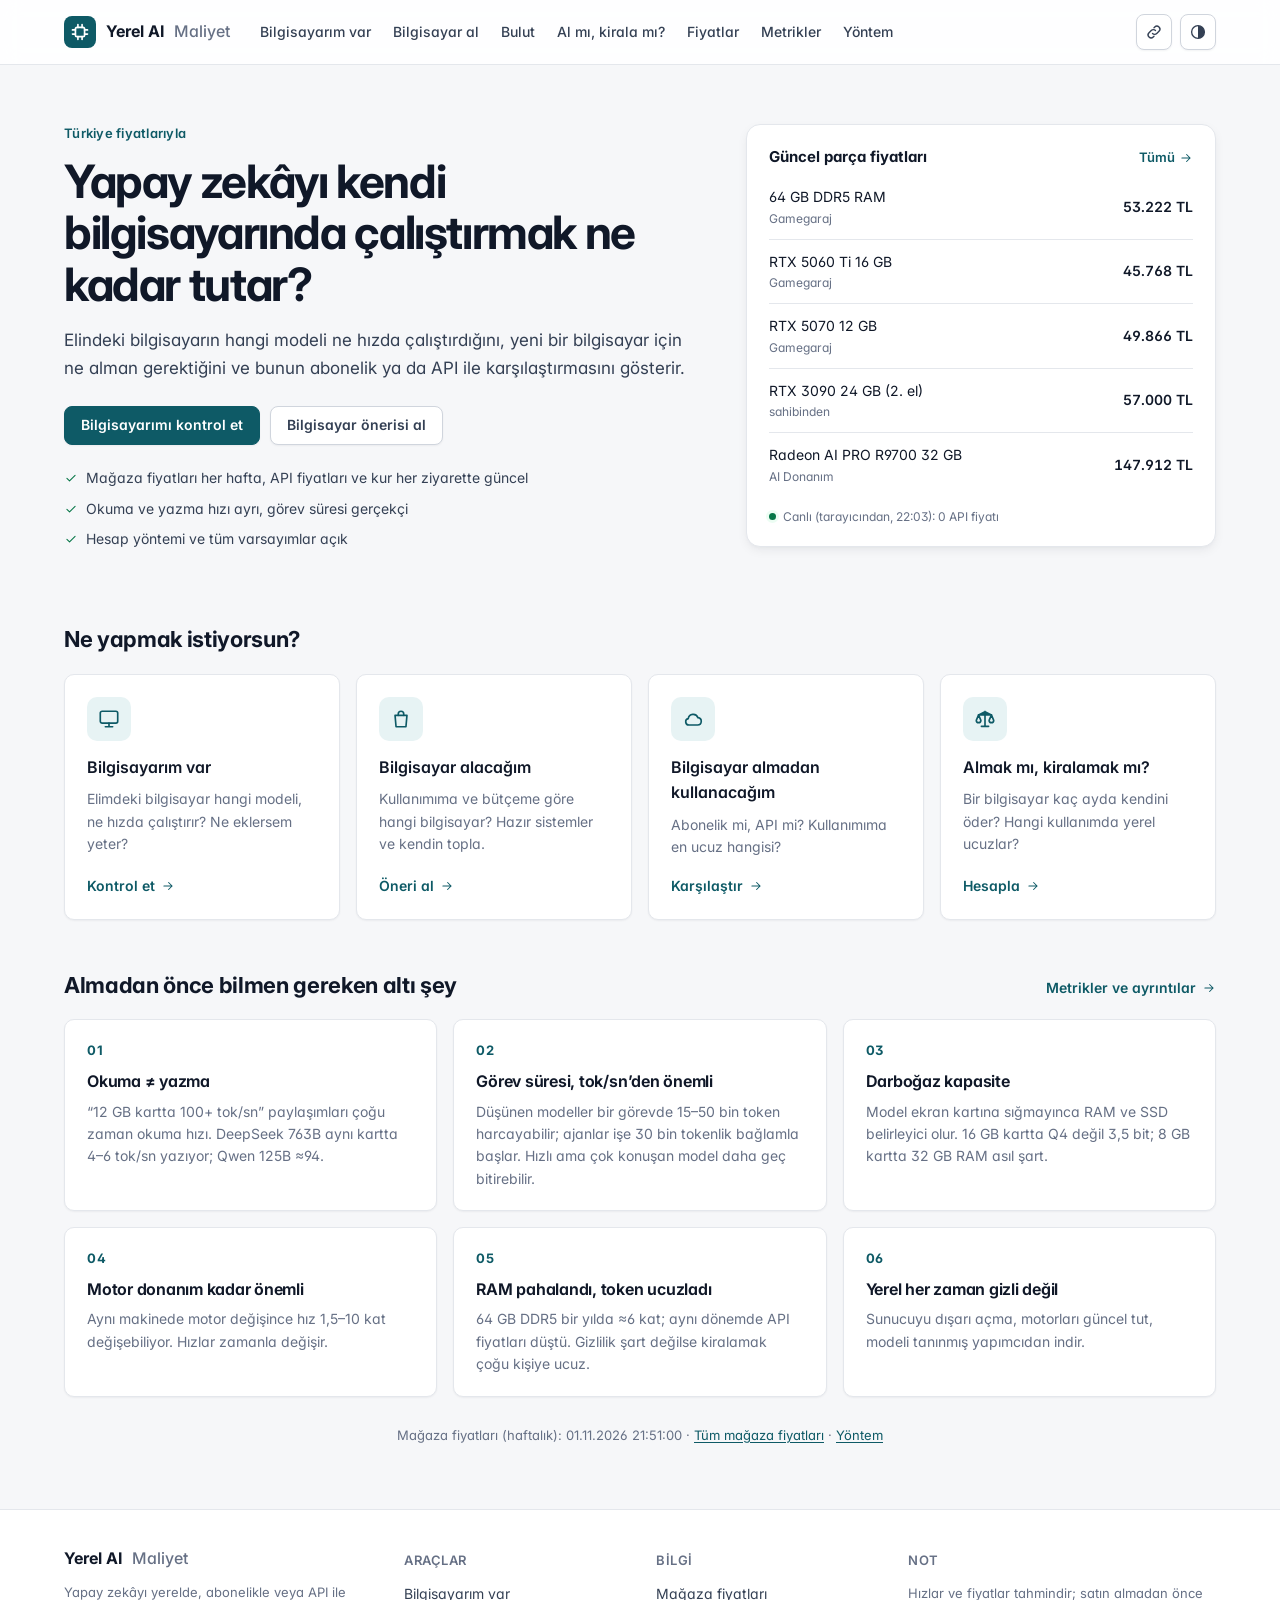
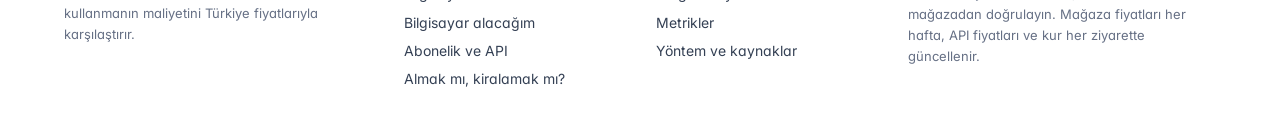
==== commit 1af96288: "Site yapısını, açıklamaları, metrik ve grafikleri yeniden düzenle - Her sayfa numaralı adımlara bölü" ====
--- a/index.html
+++ b/index.html
@@ -3,7 +3,7 @@
 <head>
 <meta charset="utf-8"><meta name="viewport" content="width=device-width,initial-scale=1">
 <title>Yerel AI maliyet</title>
-<meta name="description" content="Yapay zekâyı kendi bilgisayarında mı, abonelikle mi, API ile mi kullanmak daha ucuz? Elindeki bilgisayar neyi çalıştırır, ne almalısın? Türkiye fiyatları, her gün güncel.">
+<meta name="description" content="Yapay zekâyı kendi bilgisayarında mı, abonelikle mi, API ile mi kullanmak daha ucuz? Elindeki bilgisayar neyi çalıştırır, ne almalısın? Türkiye fiyatları; mağaza fiyatları haftalık, API fiyatları ve kur canlı.">
 <meta name="color-scheme" content="light dark">
 <link rel="preconnect" href="https://fonts.googleapis.com"><link rel="preconnect" href="https://fonts.gstatic.com" crossorigin>
 <link rel="stylesheet" href="https://fonts.googleapis.com/css2?family=Inter:wght@400;500;600;700&display=swap">
@@ -15,15 +15,15 @@
 <header class="topbar"><div class="wrap topbar-in">
  <a class="brand" href="#"><span class="logo" aria-hidden="true"><svg viewBox="0 0 24 24" fill="none" stroke="currentColor" stroke-width="2" stroke-linecap="round"><rect x="6.5" y="6.5" width="11" height="11" rx="2"/><path d="M9.5 3v3.5M14.5 3v3.5M9.5 17.5V21M14.5 17.5V21M3 9.5h3.5M3 14.5h3.5M17.5 9.5H21M17.5 14.5H21"/></svg></span>Yerel AI <span class="brand-sub">Maliyet</span></a>
  <nav class="nav" aria-label="Ana menü">
-  <a href="#elimde">Bilgisayarım var</a><a href="#al">Bilgisayar alacağım</a><a href="#bulut">Satın almadan</a><a href="#karsilastir">Almak mı, kiralamak mı?</a><a href="#fiyatlar">Fiyatlar</a><a href="#metrikler">Metrikler</a><a href="#nasil">Nasıl?</a>
+  <a href="#elimde">Bilgisayarım var</a><a href="#al">Bilgisayar al</a><a href="#bulut">Bulut</a><a href="#karsilastir">Al mı, kirala mı?</a><a href="#fiyatlar">Fiyatlar</a><a href="#metrikler">Metrikler</a><a href="#nasil">Yöntem</a>
  </nav>
  <div class="tools"><button id="share" class="btn ghost small icon-btn" type="button" aria-label="Ayarlarınla birlikte bağlantıyı kopyala" title="Bağlantıyı kopyala"><svg viewBox="0 0 24 24" fill="none" stroke="currentColor" stroke-width="1.8" stroke-linecap="round" aria-hidden="true"><path d="M10 14a4 4 0 0 0 5.66 0l3-3a4 4 0 0 0-5.66-5.66l-1 1"/><path d="M14 10a4 4 0 0 0-5.66 0l-3 3a4 4 0 0 0 5.66 5.66l1-1"/></svg></button><button id="theme" class="btn ghost small icon-btn" type="button" aria-label="Açık/koyu tema" title="Açık/koyu tema"><svg viewBox="0 0 24 24" fill="none" stroke="currentColor" stroke-width="1.8" aria-hidden="true"><circle cx="12" cy="12" r="8.5"/><path d="M12 3.5v17a8.5 8.5 0 0 0 0-17z" fill="currentColor" stroke="none"/></svg></button></div>
 </div></header>
 <main id="app" class="wrap" tabindex="-1"><p class="muted">Yükleniyor…</p></main>
 <footer class="foot"><div class="wrap foot-grid">
  <div><a class="brand" href="#">Yerel AI <span class="brand-sub">Maliyet</span></a><p>Yapay zekâyı yerelde, abonelikle veya API ile kullanmanın maliyetini Türkiye fiyatlarıyla karşılaştırır.</p></div>
- <div><h4>Araçlar</h4><a href="#elimde">Bilgisayarım var</a><a href="#al">Bilgisayar alacağım</a><a href="#bulut">Satın almadan</a><a href="#karsilastir">Almak mı, kiralamak mı?</a></div>
- <div><h4>Veri</h4><a href="#fiyatlar">Mağaza fiyatları</a><a href="#metrikler">Metrikler</a><a href="#nasil">Yöntem ve kaynaklar</a></div>
+ <div><h4>Araçlar</h4><a href="#elimde">Bilgisayarım var</a><a href="#al">Bilgisayar alacağım</a><a href="#bulut">Abonelik ve API</a><a href="#karsilastir">Almak mı, kiralamak mı?</a></div>
+ <div><h4>Bilgi</h4><a href="#fiyatlar">Mağaza fiyatları</a><a href="#metrikler">Metrikler</a><a href="#nasil">Yöntem ve kaynaklar</a></div>
  <div><h4>Not</h4><p>Hızlar ve fiyatlar tahmindir; satın almadan önce mağazadan doğrulayın. Mağaza fiyatları her hafta, API fiyatları ve kur her ziyarette güncellenir.</p></div>
 </div></footer>
 <div id="toast" class="toast" role="status" aria-live="polite"></div>
--- a/assets/style.css
+++ b/assets/style.css
@@ -77,7 +77,8 @@
 .persona em{margin-top:auto;font-style:normal;color:var(--accent);font-weight:600;font-size:14px;padding-top:8px;display:inline-flex;align-items:center;gap:6px}
 
 /* ---------- page header ---------- */
-.page-head{padding:44px 0 12px}.page-head h1{font-size:clamp(26px,3.2vw,36px)}
+.page-head{display:flex;gap:18px;align-items:flex-start;padding:44px 0 8px}.page-head h1{font-size:clamp(26px,3.2vw,36px);margin-bottom:10px}.page-head .lead{margin-bottom:8px}
+.ph-ic{flex:none;display:grid;place-items:center;width:52px;height:52px;border-radius:14px;background:linear-gradient(145deg,var(--accent),var(--accent-2));color:#fff;box-shadow:0 6px 16px -6px color-mix(in srgb,var(--accent) 60%,transparent);margin-top:4px}.ph-ic .ic{width:26px;height:26px}
 
 /* ---------- cards ---------- */
 .card{background:var(--panel);border:1px solid var(--line);border-radius:var(--r);padding:24px;margin:20px 0;box-shadow:var(--shadow)}
@@ -139,7 +140,7 @@
 
 /* ---------- builder ---------- */
 .builder{display:grid;grid-template-columns:minmax(0,1fr) 300px;gap:20px;background:var(--panel);border:1px solid var(--line);border-radius:var(--r);padding:22px;box-shadow:var(--shadow)}
-.brows{display:grid;gap:10px}.brow{display:grid;grid-template-columns:120px minmax(0,1.4fr) auto minmax(0,1fr) auto;gap:10px;align-items:center}
+.brows{display:grid;gap:10px;align-content:start}.brow{display:grid;grid-template-columns:110px minmax(0,1.25fr) auto minmax(0,1.1fr) auto;gap:10px;align-items:center}
 .blabel{font-size:13px;font-weight:600;color:var(--text-2)}.brow select{padding:8px 10px;font-size:14px}
 .bsum{display:flex;flex-direction:column;gap:10px;background:var(--soft);border:1px solid var(--line);border-radius:10px;padding:18px;position:sticky;top:84px;align-self:start}
 .bsum ul{margin:0;padding-left:16px}.bsum li{margin:4px 0}.bsum p{margin:0}
@@ -188,11 +189,130 @@
 
 .toast{position:fixed;left:50%;bottom:24px;transform:translateX(-50%);background:var(--text);color:var(--bg);padding:10px 16px;border-radius:8px;font-size:14px;opacity:0;pointer-events:none;transition:opacity .2s;z-index:40;box-shadow:var(--shadow-2)}.toast.show{opacity:1}
 
+/* ---------- structure: steps, section heads ---------- */
+.step{display:flex;align-items:center;gap:14px;margin:40px 0 14px;flex-wrap:wrap}
+.step .sn{flex:none;display:grid;place-items:center;width:30px;height:30px;border-radius:50%;background:var(--accent-bg);color:var(--accent);font-weight:700;font-size:14px;border:1px solid var(--accent-line)}
+.step .st{flex:1;min-width:220px}.step h2{font-size:20px;font-weight:650;margin:0;line-height:1.3}.step p{margin:2px 0 0;color:var(--muted);font-size:14px}
+.step + .card,.step + .tip,.step + .verdict,.step + .tablewrap{margin-top:0}
+.sec-head{display:flex;justify-content:space-between;align-items:baseline;gap:12px;margin:48px 0 16px;flex-wrap:wrap}.sec-head h2{font-size:22px;margin:0;font-weight:700}
+.sec-head a{font-size:14px;font-weight:600;text-decoration:none;display:inline-flex;align-items:center;gap:6px}
+.card-head{display:flex;justify-content:space-between;align-items:flex-start;gap:12px;flex-wrap:wrap;margin-bottom:12px}.card-head h2{margin:0 0 2px}
+.h-ic{width:20px;height:20px;color:var(--accent);vertical-align:-4px;margin-right:8px}
+.row-label.first{margin-top:0}
+.preset em{display:block;font-style:normal;font-weight:600;font-size:12px;color:var(--accent);margin-top:2px}
+.badges{display:flex;gap:6px;flex-wrap:wrap}
+.mini{display:inline-block;font-size:11px;font-weight:600;padding:1px 7px;border-radius:10px;background:var(--soft);color:var(--muted);border:1px solid var(--line);vertical-align:1px}.mini.ok{color:var(--ok);background:var(--ok-bg);border-color:transparent}
+.note{margin:14px 0 0}
+
+/* home */
+.lgrid{display:grid;grid-template-columns:repeat(3,minmax(0,1fr));gap:16px}
+.lesson{background:var(--panel);border:1px solid var(--line);border-radius:var(--r);padding:20px 22px;box-shadow:var(--shadow)}
+.lesson .ln{display:block;font-size:13px;font-weight:700;color:var(--accent);letter-spacing:.04em;margin-bottom:8px}
+.lesson h3{font-size:16px;margin:0 0 6px;font-weight:650}.lesson p{margin:0;color:var(--muted);font-size:14px}
+.data-note{margin-top:28px}
+.live-dot{display:inline-block;width:7px;height:7px;border-radius:50%;background:var(--ok);margin-right:7px;vertical-align:1px;box-shadow:0 0 0 3px var(--ok-bg)}
+.pp-head a{display:inline-flex;align-items:center;gap:4px}
+
+/* my computer */
+.chips{display:flex;flex-wrap:wrap;gap:8px;margin-top:16px;padding-top:16px;border-top:1px solid var(--line)}
+.chips span{display:inline-flex;align-items:center;gap:6px;background:var(--soft);border:1px solid var(--line);border-radius:20px;padding:5px 12px;font-size:13px;color:var(--muted)}.chips b{color:var(--text);font-weight:600}.chips .bi{color:var(--accent)}
+.meter{display:block;height:6px;border-radius:3px;background:var(--soft);overflow:hidden;margin:2px 0 4px}.meter i{display:block;height:100%;border-radius:3px;background:var(--ok)}.meter.slow i{background:var(--warn)}.meter.no i{background:var(--bad)}
+.mcard.ok{border-top:3px solid var(--ok)}.mcard.slow{border-top:3px solid var(--warn)}.mcard.no{border-top:3px solid var(--bad)}
+.fitgroup{margin:4px 0 14px}.fitgroup:last-child{margin-bottom:0}.fitgroup h3{font-size:14px;font-weight:600;margin:0 0 10px;display:flex;gap:8px;align-items:center}
+.pills{display:flex;flex-wrap:wrap;gap:6px}.pills span{font-size:13px;background:var(--soft);border:1px solid var(--line);border-radius:6px;padding:3px 9px;color:var(--text-2)}
+.cta{display:flex;flex-direction:column;background:linear-gradient(160deg,var(--accent-bg),var(--panel) 70%)}.cta p{margin:0 0 8px}
+.pcgrid.two .card{display:flex;flex-direction:column}
+
+/* task-time bars */
+.tbars{display:grid;gap:10px;margin:14px 0 6px}
+.tb-row{display:grid;grid-template-columns:minmax(0,220px) minmax(0,1fr) 72px;gap:14px;align-items:center;font-size:14px}
+.tb-l small{display:block;color:var(--muted);font-size:12px}
+.tb-bar{display:flex;height:26px;border-radius:6px;overflow:hidden;background:var(--soft)}
+.tb-bar i{display:flex;align-items:center;justify-content:center;font-style:normal;font-size:12px;font-weight:600;color:#fff;white-space:nowrap;overflow:hidden;min-width:0}
+.tb-bar .rd,.k-rd{background:var(--c3)}.tb-bar .wr,.k-wr{background:var(--c1)}
+.tb-row b{text-align:right;font-variant-numeric:tabular-nums}
+:root[data-theme="dark"] .tb-bar i,:root[data-theme="dark"] .sbar i:not(.seg-c){color:#0c111a}
+@media (prefers-color-scheme:dark){:root:not([data-theme="light"]) .tb-bar i,:root:not([data-theme="light"]) .sbar i:not(.seg-c){color:#0c111a}}
+.legend i.seg-c,.legend i.seg-i,.legend i.seg-o,.legend i.k-rd,.legend i.k-wr,.legend i.k-ok,.legend i.k-over{height:10px;width:10px;border-radius:3px}
+.legend i.k-dot{background:none;border-top:3px dotted var(--muted);height:0;width:16px;border-radius:0}
+
+/* builder */
+.bsum .bspeeds{list-style:none;margin:4px 0;padding:0;display:grid;gap:8px}
+.bspeeds li{display:grid;grid-template-columns:1fr auto;gap:2px 8px;align-items:center;background:var(--panel);border:1px solid var(--line);border-radius:8px;padding:8px 10px;font-size:13px}
+.bspeeds li .badge{grid-column:1/-1;justify-self:start}.bspeeds small{grid-column:1/-1;color:var(--muted)}
+.ext{display:inline-grid;place-items:center;width:32px;height:32px;border-radius:8px;border:1px solid var(--border);color:var(--text-2)}.ext:hover{border-color:var(--accent);color:var(--accent)}
+
+/* cloud */
+.pcgrid.four{grid-template-columns:repeat(4,minmax(0,1fr))}
+.cloudcard h3{font-size:16px}.cloudcard .big{margin:4px 0 2px}
+.bar-group{margin-bottom:18px}.bar-group h3{font-size:13px;text-transform:uppercase;letter-spacing:.04em;color:var(--muted);font-weight:600;margin:0 0 4px;padding-bottom:8px;border-bottom:1px solid var(--line)}
+
+/* compare */
+.cmp-pick{margin-top:16px}
+.vline{font-size:15px!important;margin:16px 0 0!important;padding-top:14px;border-top:1px solid var(--line)}
+.chart-wrap{position:relative}.chartbox{position:relative}
+.chart .ln{fill:none;stroke-width:2.6;stroke-linejoin:round;stroke-linecap:round}.chart .ln.over{stroke-width:2;opacity:.6}
+.chart .dot{fill:var(--panel);stroke-width:2.2}.chart .mk{stroke:var(--text-2);stroke-dasharray:4 4;opacity:.55}.chart .mkt{fill:var(--text-2);font-size:12px;font-weight:600;font-family:var(--font)}
+.chart .unit{font-weight:600}.chart .grid{stroke:var(--line)}
+
+/* prices */
+.sources{display:grid;grid-template-columns:repeat(3,minmax(0,1fr));gap:12px;margin:20px 0}
+.src{display:flex;gap:12px;align-items:flex-start;background:var(--panel);border:1px solid var(--line);border-radius:var(--r);padding:14px 16px;box-shadow:var(--shadow)}
+.src>svg{flex:none;color:var(--accent);margin-top:2px}.src b{display:block;font-size:14px}.src span{display:block;color:var(--muted);font-size:13px}
+.sources.flow .src{box-shadow:none;background:var(--soft)}
+.jump{display:flex;flex-wrap:wrap;gap:6px;align-items:center;margin:8px 0 4px}
+.jump button:not(.btn){border:1px solid var(--border);background:var(--panel);border-radius:20px;padding:5px 12px;font-size:13px;cursor:pointer;color:var(--text-2)}.jump button:not(.btn):hover{border-color:var(--accent);color:var(--accent)}
+.jump .btn{margin-left:auto}
+.card[id^="cat-"]{scroll-margin-top:84px}
+.oparts{border:1px solid var(--line);border-radius:8px;overflow:hidden}
+.opart{border-bottom:1px solid var(--line)}.opart:last-child{border-bottom:0}
+.opart summary{display:grid;grid-template-columns:minmax(0,1.4fr) minmax(0,1fr) 110px 90px 18px;gap:12px;align-items:center;padding:11px 14px;cursor:pointer;list-style:none;font-size:14px}
+.opart summary::-webkit-details-marker{display:none}.opart summary:hover{background:var(--soft)}
+.op-n{font-weight:600}.op-s{color:var(--text-2)}.opart summary .num{text-align:right}.op-c{color:var(--muted);font-size:13px;text-align:right}
+.chev{color:var(--muted);transition:transform .15s}.opart[open] .chev{transform:rotate(90deg)}.opart[open] summary{background:var(--soft)}
+.op-body{padding:10px 14px 14px;overflow-x:auto;background:var(--soft)}.op-body .offers{background:var(--panel)}
+
+/* method */
+.formulas{display:grid;gap:0;border:1px solid var(--line);border-radius:8px;overflow:hidden;margin-bottom:12px}
+.fx{display:grid;grid-template-columns:150px minmax(0,1fr);gap:4px 18px;padding:14px 16px;border-bottom:1px solid var(--line)}.fx:last-child{border-bottom:0}
+.fx-n{font-weight:600;grid-row:span 2}.fx-f{justify-self:start;font-size:13.5px;background:var(--accent-bg);border-color:var(--accent-line);color:var(--text)}.fx p{margin:0;color:var(--muted);font-size:13.5px}
+
+/* metrics */
+.doc{display:grid;grid-template-columns:230px minmax(0,1fr);gap:28px;align-items:start;margin-top:12px}
+.toc{position:sticky;top:84px;display:grid;gap:2px;padding:8px;background:var(--panel);border:1px solid var(--line);border-radius:var(--r);box-shadow:var(--shadow)}
+.toc button{display:flex;gap:10px;align-items:baseline;text-align:left;border:0;background:none;padding:7px 10px;border-radius:7px;font-size:13.5px;color:var(--text-2);cursor:pointer}
+.toc button span{color:var(--muted);font-size:12px;font-variant-numeric:tabular-nums;min-width:14px}.toc button:hover{background:var(--soft);color:var(--accent)}
+.doc-main .card:first-child{margin-top:0}.doc-main .card{scroll-margin-top:84px}
+.secn{display:inline-grid;place-items:center;min-width:26px;height:26px;padding:0 6px;border-radius:7px;background:var(--accent-bg);color:var(--accent);font-size:13px;font-weight:700;margin-right:10px;vertical-align:1px}
+.fields.two{grid-template-columns:repeat(2,minmax(0,1fr))}
+.m-stats{margin-top:16px}.m-stats .okc{border-color:color-mix(in srgb,var(--ok) 35%,transparent);background:var(--ok-bg)}.m-stats .warnc{border-color:color-mix(in srgb,var(--warn) 35%,transparent);background:var(--warn-bg)}
+.viz{margin:18px 0;padding:16px 18px;border:1px solid var(--line);border-radius:10px;background:color-mix(in srgb,var(--soft) 55%,var(--panel))}
+.viz-h{font-size:13px;font-weight:600;color:var(--text);margin-bottom:12px}.viz-h .muted{font-weight:500}
+.viz .tbars{margin-top:0}
+.sb-group{margin:0 0 14px}.sb-group>b{display:block;font-size:13px;margin-bottom:6px}
+.sb-row{display:grid;grid-template-columns:70px minmax(0,1fr);gap:12px;align-items:center;font-size:12px;color:var(--muted);margin:4px 0}
+.sbar{display:flex;height:22px;border-radius:5px;overflow:hidden;background:var(--soft)}
+.sbar i{display:flex;align-items:center;justify-content:center;font-style:normal;font-size:11px;font-weight:600;color:#fff;overflow:hidden;white-space:nowrap}
+.seg-c{background:color-mix(in srgb,var(--c1) 40%,var(--panel))}.seg-i{background:var(--c1)}.seg-o{background:var(--c2)}
+.sbar .seg-c{color:var(--text)}
+.rbars{display:grid;gap:8px}.rb-row{display:grid;grid-template-columns:190px minmax(0,1fr) 92px;gap:12px;align-items:center;font-size:13px}
+.rb-row b{text-align:right;font-variant-numeric:tabular-nums;font-weight:600}
+.rb{position:relative;height:14px;background:var(--soft);border-radius:4px}.rb i{position:absolute;top:0;bottom:0;background:var(--accent);border-radius:4px}
+.rb-row.axis{margin-top:-2px}.rb-ax{position:relative;height:16px}.rb-ax em{position:absolute;transform:translateX(-50%);font-style:normal;font-size:11px;color:var(--muted)}
+.hbars{display:grid;gap:6px}.hb-row{display:grid;grid-template-columns:200px minmax(0,1fr) 110px;gap:12px;align-items:center;font-size:13px;padding:2px 6px;border-radius:6px}
+.hb{height:12px;background:var(--soft);border-radius:4px;overflow:hidden}.hb i{display:block;height:100%;background:var(--accent);border-radius:4px}
+.hb-row b{font-variant-numeric:tabular-nums;font-weight:600}.hb-row b small{color:var(--muted);font-weight:500;font-size:11px}
+.hbars.dev .hb-row.over .hb i,.legend i.k-over{background:var(--warn)}.legend i.k-ok{background:var(--accent)}
+.hb-row.sel{background:var(--accent-bg);outline:1px solid var(--accent-line)}.hb-row.sel span:first-child{font-weight:600;color:var(--accent)}
+
 /* ---------- responsive ---------- */
-@media(max-width:1060px){.hero{grid-template-columns:1fr;gap:28px}.personas{grid-template-columns:repeat(2,minmax(0,1fr))}.mgrid{grid-template-columns:repeat(2,minmax(0,1fr))}.pcgrid.three,.pcgrid.two{grid-template-columns:minmax(0,1fr)}.builder{grid-template-columns:1fr}.bsum{position:static}.fields.four{grid-template-columns:repeat(2,minmax(0,1fr))}.foot-grid{grid-template-columns:1fr 1fr}.brand-sub{display:none}}
+@media(max-width:1060px){.lgrid{grid-template-columns:repeat(2,minmax(0,1fr))}.pcgrid.four{grid-template-columns:repeat(2,minmax(0,1fr))}.doc{grid-template-columns:1fr}.toc{position:static;display:flex;flex-wrap:wrap}.toc button{padding:5px 10px;border:1px solid var(--line);border-radius:20px}.toc button span{display:none}.hero{grid-template-columns:1fr;gap:28px}.personas{grid-template-columns:repeat(2,minmax(0,1fr))}.mgrid{grid-template-columns:repeat(2,minmax(0,1fr))}.pcgrid.three,.pcgrid.two{grid-template-columns:minmax(0,1fr)}.builder{grid-template-columns:1fr}.bsum{position:static}.fields.four{grid-template-columns:repeat(2,minmax(0,1fr))}.foot-grid{grid-template-columns:1fr 1fr}.brand-sub{display:none}}
 @media(max-width:720px){.wrap{padding:0 16px}.topbar-in{flex-wrap:wrap;gap:8px;padding:10px 0;min-height:0}.nav{order:3;flex-basis:100%}
  .hero{padding-top:32px}.personas,.mgrid,.cmp-pick,.vstats{grid-template-columns:minmax(0,1fr)}.presets{grid-template-columns:repeat(2,minmax(0,1fr))}.preset small{font-size:11px}
  .brow{grid-template-columns:1fr 1fr}.brow .blabel{grid-column:1/-1}.bar-row{grid-template-columns:minmax(0,1fr) 96px}.bar-row .bt{display:none}.parts li{grid-template-columns:minmax(0,1fr) auto}
+ .fields.four,.fields.two,.sources,.lgrid,.pcgrid.four{grid-template-columns:minmax(0,1fr)}.page-head{gap:12px;padding-top:28px}.ph-ic{width:42px;height:42px;border-radius:11px}.ph-ic .ic{width:22px;height:22px}
+ .tb-row{grid-template-columns:minmax(0,1fr) 64px}.tb-bar{grid-column:1/-1;grid-row:2}.rb-row,.hb-row{grid-template-columns:110px minmax(0,1fr) 78px;gap:8px;font-size:12px}.hb-row b small{display:none}
+ .opart summary{grid-template-columns:minmax(0,1fr) auto 16px}.op-s,.op-c{display:none}.fx{grid-template-columns:1fr}.fx-n{grid-row:auto}.jump .btn{margin-left:0}.step{margin-top:32px}
  .fields.four{grid-template-columns:1fr}.verdict p{font-size:16px}.offers td:nth-child(4){display:none}.seg button{flex:1 1 auto}.card{padding:18px}.foot-grid{grid-template-columns:1fr}}
 @media(prefers-reduced-motion:reduce){*{transition:none!important;scroll-behavior:auto!important}}
 @media print{.topbar,.tools,.actions,.foot,.hero-cta{display:none}body{background:#fff}.card,.pc{box-shadow:none}}
